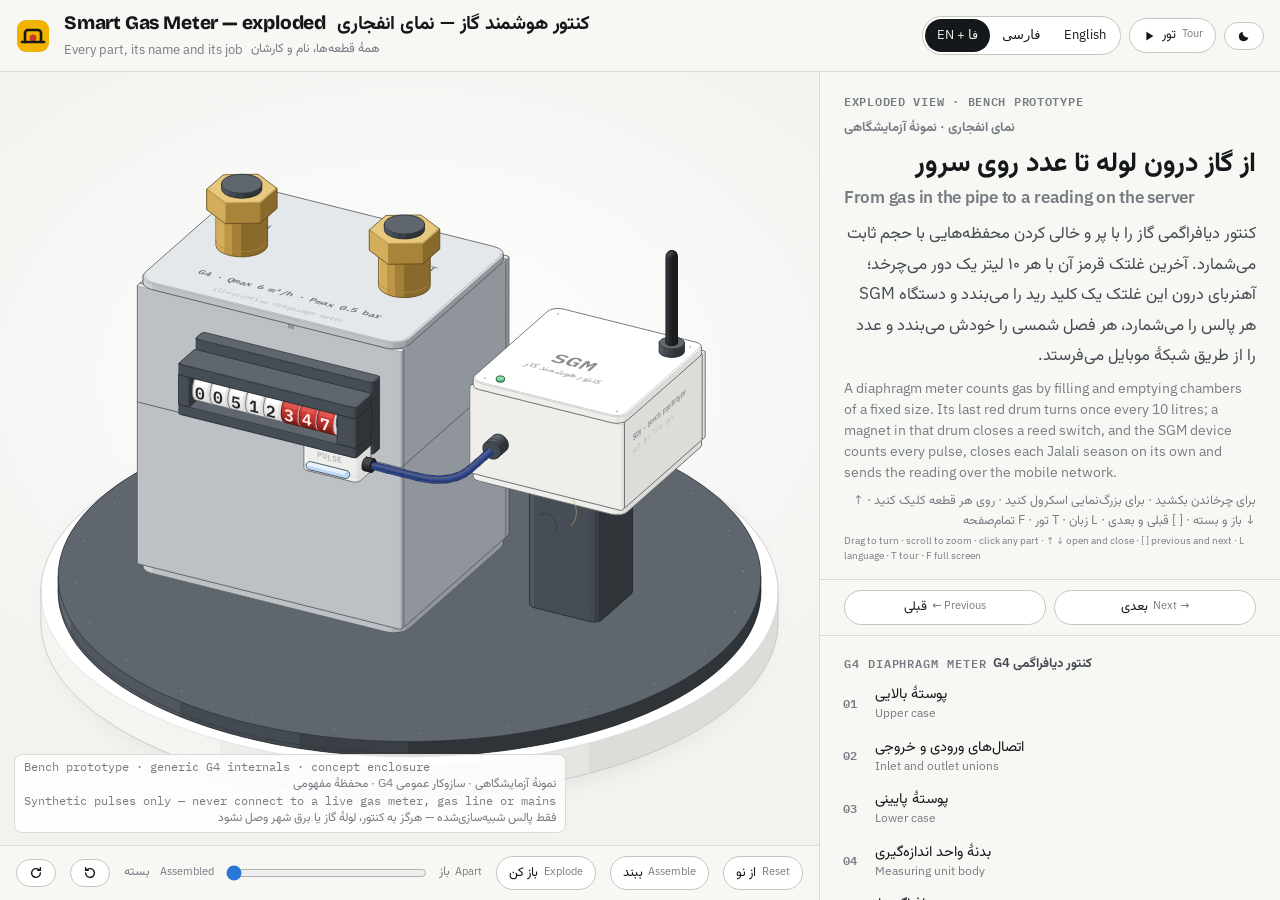
==== hardware/visualization/exploded/index.html @ 79de88cb "Add exploded 3D model, A4 sheets and Persian explainer video source - hardware/visualization/explode" ====
<!doctype html>
<html lang="fa" dir="ltr" data-lang="both">
<head>
<meta charset="utf-8">
<meta name="viewport" content="width=device-width, initial-scale=1, viewport-fit=cover">
<title>SGM Exploded View</title>
<meta name="description" content="Exploded, turnable bilingual model of the Smart Gas Meter bench prototype and a generic G4 diaphragm meter.">
<style>
.iso{
  --anatomy-page:#0b0b0b;--anatomy-card:#131313;--anatomy-text:#a3a3a3;--anatomy-strong:#e6e6e6;--anatomy-muted:#6e6e6e;
  --anatomy-paper:#131313;--anatomy-face:#1b1b1b;--anatomy-top:#1c1c1c;
  --anatomy-shade-0:#0f0f0f;--anatomy-shade-1:#121212;--anatomy-shade-2:#151515;--anatomy-shade-3:#181818;
  --anatomy-lit-top:#262626;--anatomy-lit-shade:#1d1d1d;
  --anatomy-hi:#d4d4d4;--anatomy-mid:#6a6a6a;--anatomy-lo:#3e3e3e;--anatomy-faint:#2a2a2a;--anatomy-lit:#ffffff;
  --anatomy-halo:#050505;--anatomy-halo-opacity:.9;--anatomy-dot:#e6e6e6;
  --anatomy-red:#ff6b6b;--anatomy-green:#6be0a0;--anatomy-blue:#6b9bff;
  --anatomy-weight:.6px;--anatomy-ease:cubic-bezier(.32,.72,0,1);
  --anatomy-mono:ui-monospace,"SF Mono",Menlo,Consolas,monospace;
  --anatomy-lift:inset 0 1px 0 0 #ffffff0a,inset 0 0 0 1px #ffffff06,0 0 0 1px #00000026,0 1px 1px -.5px #00000014,0 3px 3px -1.5px #00000014,0 6px 6px -3px #00000014,0 12px 12px -6px #00000014;
}
.iso[data-theme="light"]{
  --anatomy-page:#f2f2ef;--anatomy-card:#fbfbfa;--anatomy-text:#57575a;--anatomy-strong:#18181a;--anatomy-muted:#8c8c90;
  --anatomy-paper:#fbfbfa;--anatomy-face:#ffffff;--anatomy-top:#ffffff;
  --anatomy-shade-0:#dcdcd9;--anatomy-shade-1:#e5e5e2;--anatomy-shade-2:#ededea;--anatomy-shade-3:#f4f4f1;
  --anatomy-lit-top:#ffffff;--anatomy-lit-shade:#eeeeeb;
  --anatomy-hi:#26262a;--anatomy-mid:#8a8a8f;--anatomy-lo:#b4b4b8;--anatomy-faint:#d4d4d6;--anatomy-lit:#000000;
  --anatomy-halo:#8a8a80;--anatomy-halo-opacity:.32;--anatomy-dot:#3a3a3e;
  --anatomy-red:#e5484d;--anatomy-green:#30a46c;--anatomy-blue:#3e63dd;
  --anatomy-lift:inset 0 1px 0 0 #ffffff,0 0 0 1px #0000000f,0 1px 1px -.5px #0000000a,0 3px 3px -1.5px #0000000a,0 6px 6px -3px #0000000a,0 12px 12px -6px #0000000a;
}
.iso-svg{display:block;width:100%;height:auto;overflow:visible}
.iso-svg path,.iso-svg circle{vector-effect:non-scaling-stroke}
.iso-fill{fill:var(--anatomy-paper);stroke:none}
.iso-solid[data-lit]>.iso-fill{fill:var(--anatomy-face)}
.iso-shade,.iso-top{stroke:none}
.iso-shade[data-shade="0"]{fill:var(--anatomy-shade-0)}
.iso-shade[data-shade="1"]{fill:var(--anatomy-shade-1)}
.iso-shade[data-shade="2"]{fill:var(--anatomy-shade-2)}
.iso-shade[data-shade="3"]{fill:var(--anatomy-shade-3)}
.iso-top{fill:var(--anatomy-top)}
.iso-solid[data-lit]>.iso-top{fill:var(--anatomy-lit-top)}
.iso-solid[data-lit]>.iso-shade{fill:var(--anatomy-lit-shade)}
.iso-solid[data-seamless]>.iso-shade,.iso-solid[data-seamless]>.iso-top{stroke-width:.4;stroke-linejoin:round}
.iso-solid[data-seamless]>.iso-shade[data-shade="0"]{stroke:var(--anatomy-shade-0)}
.iso-solid[data-seamless]>.iso-shade[data-shade="1"]{stroke:var(--anatomy-shade-1)}
.iso-solid[data-seamless]>.iso-shade[data-shade="2"]{stroke:var(--anatomy-shade-2)}
.iso-solid[data-seamless]>.iso-shade[data-shade="3"]{stroke:var(--anatomy-shade-3)}
.iso-solid[data-seamless]>.iso-top{stroke:var(--anatomy-top)}
.iso-solid[data-seamless][data-lit]>.iso-top{stroke:var(--anatomy-lit-top)}
.iso-solid[data-seamless][data-lit]>.iso-shade{stroke:var(--anatomy-lit-shade)}
.iso-solid[data-lit]>.iso-edge{stroke:var(--anatomy-lit)}
.iso-halo{fill:var(--anatomy-halo);stroke:none;filter:blur(9px);opacity:var(--anatomy-halo-opacity);transform:translateY(3px)}
.iso-line{fill:none;stroke:var(--anatomy-lo);stroke-width:var(--anatomy-weight);stroke-linecap:round;stroke-linejoin:round}
.iso-line[data-tone="hi"]{stroke:var(--anatomy-hi)}
.iso-line[data-tone="mid"]{stroke:var(--anatomy-mid)}
.iso-line[data-tone="lo"]{stroke:var(--anatomy-lo)}
.iso-line[data-tone="faint"]{stroke:var(--anatomy-faint)}
.iso-line[data-tone="lit"]{stroke:var(--anatomy-lit)}
.iso-line[data-tone="red"]{stroke:var(--anatomy-red)}
.iso-line[data-tone="green"]{stroke:var(--anatomy-green)}
.iso-line[data-tone="blue"]{stroke:var(--anatomy-blue)}
.iso-line[data-dotted]{stroke-dasharray:.01 3.5;stroke-width:1}
.iso-line[data-dashed]{stroke-dasharray:3 3}
.iso-line[data-flow]{stroke-dasharray:2 6}
.iso-wire-end{fill:var(--anatomy-paper);stroke:var(--anatomy-lo);stroke-width:var(--anatomy-weight)}
.iso-wire[data-tone="hi"] .iso-wire-end{stroke:var(--anatomy-hi)}
.iso-wire[data-tone="mid"] .iso-wire-end{stroke:var(--anatomy-mid)}
.iso-wire[data-tone="faint"] .iso-wire-end{stroke:var(--anatomy-faint)}
.iso-wire[data-tone="lit"] .iso-wire-end{stroke:var(--anatomy-lit)}
.iso-dots circle{fill:var(--anatomy-dot);stroke:none;opacity:.32}
.iso-dots[data-tone="hi"] circle{opacity:.85}
.iso-dots[data-tone="mid"] circle{opacity:.45}
.iso-dots[data-tone="lo"] circle{opacity:.22}
.iso-dots[data-tone="faint"] circle{opacity:.12}
.iso-face-text{fill:var(--anatomy-mid);font-family:var(--anatomy-mono);letter-spacing:.04em}
.iso-face-text[data-tone="hi"]{fill:var(--anatomy-hi)}
.iso-face-text[data-tone="lo"]{fill:var(--anatomy-lo)}
.iso-face-text[data-tone="faint"]{fill:var(--anatomy-faint)}
.tb-body{fill:var(--anatomy-shade-2);stroke:none}
.tb-shine{fill:var(--anatomy-top);stroke:none}
.tb-shade{fill:var(--anatomy-shade-0);stroke:none}
.tb-ring{fill:none;stroke:var(--anatomy-lo);stroke-width:.45;stroke-linecap:butt;stroke-linejoin:round}
.tb-ring[data-tone="mid"]{stroke:var(--anatomy-mid)}
.tb-ring[data-tone="faint"]{stroke:var(--anatomy-faint)}
.tb-ring[data-tone="hi"]{stroke:var(--anatomy-hi)}
@keyframes iso-flow{to{stroke-dashoffset:-32}}
@keyframes iso-pulse{0%,100%{opacity:.18}12%{opacity:1}40%{opacity:.18}}
.iso-line[data-flow]{animation:iso-flow 1600ms linear infinite}
.iso-dots circle[data-pulse]{animation:iso-pulse 1600ms steps(1,end) infinite;animation-delay:var(--pulse-at,0ms)}
.iso-figure{margin:32px 0 36px}
.iso-plate{position:relative;padding:52px 24px;border-radius:0;background:var(--anatomy-card);box-shadow:0 0 0 1px var(--anatomy-mid);--anatomy-paper:var(--anatomy-card)}
.iso-plate-corners{position:absolute;inset:18px 20px;pointer-events:none}
.iso-plate-corner{position:absolute;color:var(--anatomy-muted);font-family:var(--anatomy-mono);font-size:10.5px;line-height:1;letter-spacing:.04em;white-space:nowrap}
.iso-plate-corner[data-corner="fig"]{top:0;left:0;color:var(--anatomy-text)}
.iso-plate-corner[data-corner="title"]{top:0;right:0;text-transform:uppercase;letter-spacing:.1em}
.iso-plate-corner[data-corner="hint"]{bottom:0;left:0;text-transform:uppercase;letter-spacing:.1em}
.iso-plate-corner[data-corner="readout"]{right:0;bottom:0;color:var(--anatomy-text);font-variant-numeric:tabular-nums}
.iso-plate .iso-svg{margin:0 auto}
.iso-legend{display:grid;gap:8px;margin-top:12px;color:var(--anatomy-muted);font-size:13px;line-height:1.55}
.iso-keys{display:flex;flex-wrap:wrap;gap:6px 18px}
.iso-key{display:inline-flex;align-items:center;gap:7px}
.iso-swatch{width:16px;height:10px;flex:none;overflow:visible}
.iso-swatch path{fill:none;stroke:var(--anatomy-hi);stroke-width:1;vector-effect:non-scaling-stroke;stroke-linejoin:round;stroke-linecap:round}
.iso-swatch[data-mark="raised"] path,.iso-swatch[data-mark="flat"] path{stroke:var(--anatomy-mid)}
.iso-swatch[data-mark="lit"] path{stroke:var(--anatomy-lit)}
.iso-swatch[data-mark="dim"] path{stroke:var(--anatomy-lo)}
.iso-swatch[data-mark="dotted"] path{stroke-dasharray:.01 3;stroke-width:1.4}
.iso-swatch[data-mark="dashed"] path{stroke-dasharray:3 2.5}
.iso-swatch[data-mark="red"] path{stroke:var(--anatomy-red)}
.iso-swatch[data-mark="green"] path{stroke:var(--anatomy-green)}
.iso-swatch[data-mark="blue"] path{stroke:var(--anatomy-blue)}
.iso-swatch-crease{stroke:var(--anatomy-lo)!important}
@media (max-width:560px){.iso-plate{padding:48px 12px 70px}.iso-plate-corner[data-corner="hint"]{bottom:18px}}
@media (prefers-reduced-motion:reduce){.iso-line[data-flow],.iso-dots circle[data-pulse]{animation:none}}
.iso-live{--tn-0:var(--anatomy-shade-0);--tn-1:var(--anatomy-shade-1);--tn-2:var(--anatomy-shade-2);--tn-3:var(--anatomy-shade-3);--tn-4:var(--anatomy-top)}
.iso-live [data-mat]{--tn-0:var(--anatomy-shade-0);--tn-1:var(--anatomy-shade-1);--tn-2:var(--anatomy-shade-2);--tn-3:var(--anatomy-shade-3);--tn-4:var(--anatomy-top)}
.iso-live [data-lit]{--tn-0:var(--anatomy-lit-shade);--tn-1:var(--anatomy-lit-shade);--tn-2:var(--anatomy-lit-shade);--tn-3:var(--anatomy-lit-shade);--tn-4:var(--anatomy-lit-top)}
.iso-tn{stroke-width:.4;stroke-linejoin:round;--ta:var(--tn-0);--tb:var(--tn-1);fill:color-mix(in srgb,var(--ta) calc(100% - var(--f,0) * 100%),var(--tb));stroke:color-mix(in srgb,var(--ta) calc(100% - var(--f,0) * 100%),var(--tb))}
.iso-tn[data-b="1"]{--ta:var(--tn-1);--tb:var(--tn-2)}
.iso-tn[data-b="2"]{--ta:var(--tn-2);--tb:var(--tn-3)}
.iso-tn[data-b="3"]{--ta:var(--tn-3);--tb:var(--tn-4)}
[data-mat="gold"]{--anatomy-paper:#3f3521;--anatomy-face:#4b3f28;--anatomy-top:#5a4c31;--anatomy-shade-0:#2b2416;--anatomy-shade-1:#352c1b;--anatomy-shade-2:#3f3521;--anatomy-shade-3:#4b3f28;--anatomy-lit-top:#6a5a3b;--anatomy-lit-shade:#4f4329;--anatomy-hi:#e6d2a3;--anatomy-mid:#8a7550;--anatomy-lo:#5e4e33;--anatomy-faint:#463a26;--anatomy-dot:#e6d2a3;--anatomy-lit:#fff3d6;--mat-body:#4a3e27;--mat-shine:#8c7853;--mat-shade:#251f13;--mat-edge:#e6d2a3}
.iso[data-theme="light"] [data-mat="gold"]{--anatomy-paper:#d3bb88;--anatomy-face:#e4d2a8;--anatomy-top:#f1e5c6;--anatomy-shade-0:#a1844f;--anatomy-shade-1:#bc9f69;--anatomy-shade-2:#d3bb88;--anatomy-shade-3:#e4d2a8;--anatomy-lit-top:#f8efd8;--anatomy-lit-shade:#dfcb9c;--anatomy-hi:#4b3920;--anatomy-mid:#86693f;--anatomy-lo:#a98c5b;--anatomy-faint:#c1a676;--anatomy-dot:#4a381f;--anatomy-lit:#2a1d0c;--mat-body:#cdb07a;--mat-shine:#f3e8cc;--mat-shade:#8e7044;--mat-edge:#4b3920}
.iso[data-theme="dark"] [data-mat="gold"]{--anatomy-paper:#3f3521;--anatomy-face:#4b3f28;--anatomy-top:#5a4c31;--anatomy-shade-0:#2b2416;--anatomy-shade-1:#352c1b;--anatomy-shade-2:#3f3521;--anatomy-shade-3:#4b3f28;--anatomy-lit-top:#6a5a3b;--anatomy-lit-shade:#4f4329;--anatomy-hi:#e6d2a3;--anatomy-mid:#8a7550;--anatomy-lo:#5e4e33;--anatomy-faint:#463a26;--anatomy-dot:#e6d2a3;--anatomy-lit:#fff3d6;--mat-body:#4a3e27;--mat-shine:#8c7853;--mat-shade:#251f13;--mat-edge:#e6d2a3}
[data-mat="chrome"]{--anatomy-paper:#2a2e32;--anatomy-face:#4a5056;--anatomy-top:#6e757c;--anatomy-shade-0:#2e3236;--anatomy-shade-1:#24272b;--anatomy-shade-2:#1a1d20;--anatomy-shade-3:#4a5056;--anatomy-lit-top:#848b92;--anatomy-lit-shade:#3a3f44;--anatomy-hi:#dfe3e7;--anatomy-mid:#7c838a;--anatomy-lo:#4d5359;--anatomy-faint:#363b40;--anatomy-dot:#e4e7ea;--anatomy-lit:#ffffff;--mat-body:#34393e;--mat-shine:#9aa1a8;--mat-shade:#16191b;--mat-edge:#dfe3e7}
.iso[data-theme="light"] [data-mat="chrome"]{--anatomy-paper:#8e959c;--anatomy-face:#c3c8cd;--anatomy-top:#f7f8f9;--anatomy-shade-0:#a2a9b0;--anatomy-shade-1:#6f767d;--anatomy-shade-2:#454b52;--anatomy-shade-3:#cacfd4;--anatomy-lit-top:#ffffff;--anatomy-lit-shade:#bcc2c8;--anatomy-hi:#202428;--anatomy-mid:#585e65;--anatomy-lo:#878d94;--anatomy-faint:#a9afb5;--anatomy-dot:#2a2e33;--anatomy-lit:#000000;--mat-body:#8b9299;--mat-shine:#fbfcfd;--mat-shade:#3c4248;--mat-edge:#202428}
.iso[data-theme="dark"] [data-mat="chrome"]{--anatomy-paper:#2a2e32;--anatomy-face:#4a5056;--anatomy-top:#6e757c;--anatomy-shade-0:#2e3236;--anatomy-shade-1:#24272b;--anatomy-shade-2:#1a1d20;--anatomy-shade-3:#4a5056;--anatomy-lit-top:#848b92;--anatomy-lit-shade:#3a3f44;--anatomy-hi:#dfe3e7;--anatomy-mid:#7c838a;--anatomy-lo:#4d5359;--anatomy-faint:#363b40;--anatomy-dot:#e4e7ea;--anatomy-lit:#ffffff;--mat-body:#34393e;--mat-shine:#9aa1a8;--mat-shade:#16191b;--mat-edge:#dfe3e7}
[data-mat="steel"]{--anatomy-paper:#2c3034;--anatomy-face:#34393d;--anatomy-top:#3e4348;--anatomy-shade-0:#1f2225;--anatomy-shade-1:#25292c;--anatomy-shade-2:#2c3034;--anatomy-shade-3:#34393d;--anatomy-lit-top:#4a5056;--anatomy-lit-shade:#33383c;--anatomy-hi:#d0d4d8;--anatomy-mid:#727980;--anatomy-lo:#4a5056;--anatomy-faint:#33383d;--anatomy-dot:#d8dce0;--anatomy-lit:#ffffff;--mat-body:#30353a;--mat-shine:#5c6369;--mat-shade:#1a1d20;--mat-edge:#d0d4d8}
.iso[data-theme="light"] [data-mat="steel"]{--anatomy-paper:#b8bdc1;--anatomy-face:#cdd1d4;--anatomy-top:#e5e8ea;--anatomy-shade-0:#8f959b;--anatomy-shade-1:#a4aaaf;--anatomy-shade-2:#b8bdc1;--anatomy-shade-3:#cdd1d4;--anatomy-lit-top:#f1f3f4;--anatomy-lit-shade:#c6cacd;--anatomy-hi:#2b2f33;--anatomy-mid:#6b7177;--anatomy-lo:#959ba1;--anatomy-faint:#aeb3b8;--anatomy-dot:#33373b;--anatomy-lit:#000000;--mat-body:#b3b8bd;--mat-shine:#eef0f2;--mat-shade:#7d8389;--mat-edge:#2b2f33}
.iso[data-theme="dark"] [data-mat="steel"]{--anatomy-paper:#2c3034;--anatomy-face:#34393d;--anatomy-top:#3e4348;--anatomy-shade-0:#1f2225;--anatomy-shade-1:#25292c;--anatomy-shade-2:#2c3034;--anatomy-shade-3:#34393d;--anatomy-lit-top:#4a5056;--anatomy-lit-shade:#33383c;--anatomy-hi:#d0d4d8;--anatomy-mid:#727980;--anatomy-lo:#4a5056;--anatomy-faint:#33383d;--anatomy-dot:#d8dce0;--anatomy-lit:#ffffff;--mat-body:#30353a;--mat-shine:#5c6369;--mat-shade:#1a1d20;--mat-edge:#d0d4d8}
[data-mat="gunmetal"]{--anatomy-paper:#1d2125;--anatomy-face:#22272b;--anatomy-top:#2a2f34;--anatomy-shade-0:#15181b;--anatomy-shade-1:#191c20;--anatomy-shade-2:#1d2125;--anatomy-shade-3:#22272b;--anatomy-lit-top:#323840;--anatomy-lit-shade:#20252a;--anatomy-hi:#a9b0b7;--anatomy-mid:#5c636a;--anatomy-lo:#3a4046;--anatomy-faint:#2a2f34;--anatomy-dot:#b8bec4;--anatomy-lit:#ffffff;--mat-body:#1f2327;--mat-shine:#3a4046;--mat-shade:#111316;--mat-edge:#a9b0b7}
.iso[data-theme="light"] [data-mat="gunmetal"]{--anatomy-paper:#444a51;--anatomy-face:#50575e;--anatomy-top:#5f666e;--anatomy-shade-0:#2f3439;--anatomy-shade-1:#393f45;--anatomy-shade-2:#444a51;--anatomy-shade-3:#50575e;--anatomy-lit-top:#6d757d;--anatomy-lit-shade:#4b5258;--anatomy-hi:#0f1113;--anatomy-mid:#1d2125;--anatomy-lo:#272b30;--anatomy-faint:#30353a;--anatomy-dot:#b0b5ba;--anatomy-lit:#000000;--mat-body:#3d4349;--mat-shine:#6e757c;--mat-shade:#24282c;--mat-edge:#0f1113}
.iso[data-theme="dark"] [data-mat="gunmetal"]{--anatomy-paper:#1d2125;--anatomy-face:#22272b;--anatomy-top:#2a2f34;--anatomy-shade-0:#15181b;--anatomy-shade-1:#191c20;--anatomy-shade-2:#1d2125;--anatomy-shade-3:#22272b;--anatomy-lit-top:#323840;--anatomy-lit-shade:#20252a;--anatomy-hi:#a9b0b7;--anatomy-mid:#5c636a;--anatomy-lo:#3a4046;--anatomy-faint:#2a2f34;--anatomy-dot:#b8bec4;--anatomy-lit:#ffffff;--mat-body:#1f2327;--mat-shine:#3a4046;--mat-shade:#111316;--mat-edge:#a9b0b7}
[data-mat="rubber"]{--anatomy-paper:#121213;--anatomy-face:#161618;--anatomy-top:#1c1c1f;--anatomy-shade-0:#0c0c0d;--anatomy-shade-1:#0f0f10;--anatomy-shade-2:#121213;--anatomy-shade-3:#161618;--anatomy-lit-top:#232327;--anatomy-lit-shade:#141416;--anatomy-hi:#8c8e92;--anatomy-mid:#4a4c50;--anatomy-lo:#2c2d30;--anatomy-faint:#1f2023;--anatomy-dot:#9a9ca0;--anatomy-lit:#ffffff;--mat-body:#131315;--mat-shine:#2b2c30;--mat-shade:#0a0a0b;--mat-edge:#8c8e92}
.iso[data-theme="light"] [data-mat="rubber"]{--anatomy-paper:#2a2b2e;--anatomy-face:#34363a;--anatomy-top:#46484d;--anatomy-shade-0:#1b1c1e;--anatomy-shade-1:#222326;--anatomy-shade-2:#2a2b2e;--anatomy-shade-3:#34363a;--anatomy-lit-top:#55575c;--anatomy-lit-shade:#2f3134;--anatomy-hi:#070708;--anatomy-mid:#111214;--anatomy-lo:#18191b;--anatomy-faint:#1f2023;--anatomy-dot:#6a6c70;--anatomy-lit:#000000;--mat-body:#27282b;--mat-shine:#5b5d62;--mat-shade:#121314;--mat-edge:#050506}
.iso[data-theme="dark"] [data-mat="rubber"]{--anatomy-paper:#121213;--anatomy-face:#161618;--anatomy-top:#1c1c1f;--anatomy-shade-0:#0c0c0d;--anatomy-shade-1:#0f0f10;--anatomy-shade-2:#121213;--anatomy-shade-3:#161618;--anatomy-lit-top:#232327;--anatomy-lit-shade:#141416;--anatomy-hi:#8c8e92;--anatomy-mid:#4a4c50;--anatomy-lo:#2c2d30;--anatomy-faint:#1f2023;--anatomy-dot:#9a9ca0;--anatomy-lit:#ffffff;--mat-body:#131315;--mat-shine:#2b2c30;--mat-shade:#0a0a0b;--mat-edge:#8c8e92}
[data-mat="brass"]{--anatomy-paper:#3d3017;--anatomy-face:#49391c;--anatomy-top:#574523;--anatomy-shade-0:#2a210f;--anatomy-shade-1:#332813;--anatomy-shade-2:#3d3017;--anatomy-shade-3:#49391c;--anatomy-lit-top:#66522b;--anatomy-lit-shade:#45371b;--anatomy-hi:#e9cf8a;--anatomy-mid:#8e7438;--anatomy-lo:#5e4c25;--anatomy-faint:#44371c;--anatomy-dot:#e9cf8a;--anatomy-lit:#fff0c8;--mat-body:#433419;--mat-shine:#8a6f36;--mat-shade:#21190b;--mat-edge:#e9cf8a}
.iso[data-theme="light"] [data-mat="brass"]{--anatomy-paper:#bd9646;--anatomy-face:#d2ad5b;--anatomy-top:#e6c87e;--anatomy-shade-0:#8a6a2c;--anatomy-shade-1:#a47f38;--anatomy-shade-2:#bd9646;--anatomy-shade-3:#d2ad5b;--anatomy-lit-top:#f0d796;--anatomy-lit-shade:#c8a252;--anatomy-hi:#3f2e0e;--anatomy-mid:#765a24;--anatomy-lo:#9a7a3c;--anatomy-faint:#b08c46;--anatomy-dot:#3a2a0c;--anatomy-lit:#1f1606;--mat-body:#b8913f;--mat-shine:#efd795;--mat-shade:#7d5f26;--mat-edge:#3f2e0e}
.iso[data-theme="dark"] [data-mat="brass"]{--anatomy-paper:#3d3017;--anatomy-face:#49391c;--anatomy-top:#574523;--anatomy-shade-0:#2a210f;--anatomy-shade-1:#332813;--anatomy-shade-2:#3d3017;--anatomy-shade-3:#49391c;--anatomy-lit-top:#66522b;--anatomy-lit-shade:#45371b;--anatomy-hi:#e9cf8a;--anatomy-mid:#8e7438;--anatomy-lo:#5e4c25;--anatomy-faint:#44371c;--anatomy-dot:#e9cf8a;--anatomy-lit:#fff0c8;--mat-body:#433419;--mat-shine:#8a6f36;--mat-shade:#21190b;--mat-edge:#e9cf8a}
[data-mat="copper"]{--anatomy-paper:#3d1f13;--anatomy-face:#492617;--anatomy-top:#582e1c;--anatomy-shade-0:#2a160d;--anatomy-shade-1:#331a10;--anatomy-shade-2:#3d1f13;--anatomy-shade-3:#492617;--anatomy-lit-top:#673722;--anatomy-lit-shade:#432215;--anatomy-hi:#eaa985;--anatomy-mid:#8f5236;--anatomy-lo:#5f3624;--anatomy-faint:#45271a;--anatomy-dot:#eaa985;--anatomy-lit:#ffe0cc;--mat-body:#42221a;--mat-shine:#8a4c31;--mat-shade:#1f0f08;--mat-edge:#eaa985}
.iso[data-theme="light"] [data-mat="copper"]{--anatomy-paper:#b3633e;--anatomy-face:#c9784f;--anatomy-top:#df9670;--anatomy-shade-0:#7c4128;--anatomy-shade-1:#9a5132;--anatomy-shade-2:#b3633e;--anatomy-shade-3:#c9784f;--anatomy-lit-top:#eaa985;--anatomy-lit-shade:#be6d46;--anatomy-hi:#3a1a0c;--anatomy-mid:#6e3820;--anatomy-lo:#925037;--anatomy-faint:#a65d3f;--anatomy-dot:#3a1a0c;--anatomy-lit:#1c0b04;--mat-body:#ad5f3b;--mat-shine:#f0b896;--mat-shade:#6e3720;--mat-edge:#3a1a0c}
.iso[data-theme="dark"] [data-mat="copper"]{--anatomy-paper:#3d1f13;--anatomy-face:#492617;--anatomy-top:#582e1c;--anatomy-shade-0:#2a160d;--anatomy-shade-1:#331a10;--anatomy-shade-2:#3d1f13;--anatomy-shade-3:#492617;--anatomy-lit-top:#673722;--anatomy-lit-shade:#432215;--anatomy-hi:#eaa985;--anatomy-mid:#8f5236;--anatomy-lo:#5f3624;--anatomy-faint:#45271a;--anatomy-dot:#eaa985;--anatomy-lit:#ffe0cc;--mat-body:#42221a;--mat-shine:#8a4c31;--mat-shade:#1f0f08;--mat-edge:#eaa985}
[data-mat] .tb-body{fill:var(--mat-body)}
[data-mat] .tb-shine{fill:var(--mat-shine)}
[data-mat] .tb-shade{fill:var(--mat-shade)}
[data-mat] .tb-edge{stroke:var(--mat-edge)}
.tb[data-hue="red"]{--tb-ink:var(--anatomy-red)}
.tb[data-hue="green"]{--tb-ink:var(--anatomy-green)}
.tb[data-hue="blue"]{--tb-ink:var(--anatomy-blue)}
.tb[data-hue] .tb-body{fill:color-mix(in srgb,var(--tb-ink) 54%,var(--anatomy-shade-2))}
.tb[data-hue] .tb-shine{fill:color-mix(in srgb,var(--tb-ink) 16%,var(--anatomy-top))}
.tb[data-hue] .tb-shade{fill:color-mix(in srgb,var(--tb-ink) 30%,var(--anatomy-hi))}
.tb[data-hue] .tb-edge{stroke:color-mix(in srgb,var(--tb-ink) 38%,var(--anatomy-hi))}
.tb[data-hue][data-mat] .tb-body{fill:color-mix(in srgb,var(--tb-ink) 62%,var(--mat-body))}
.tb[data-hue][data-mat] .tb-shine{fill:color-mix(in srgb,var(--tb-ink) 22%,var(--mat-shine))}
.tb[data-hue][data-mat] .tb-shade{fill:color-mix(in srgb,var(--tb-ink) 46%,var(--mat-shade))}
.tb[data-hue][data-mat] .tb-edge{stroke:color-mix(in srgb,var(--tb-ink) 30%,var(--mat-edge))}
.iso-turn{position:relative}
.iso-turn>.iso-layer{position:absolute;inset:0;width:100%;height:100%;pointer-events:none}
@font-face{font-family:"Vazir";src:url([data-uri]) format("woff2");font-weight:400;font-display:block}
@font-face{font-family:"Vazir";src:url([data-uri]) format("woff2");font-weight:700;font-display:block}
@font-face{font-family:"Plex Sans";src:url([data-uri]) format("woff2");font-weight:400;font-display:block}
@font-face{font-family:"Plex Sans";src:url([data-uri]) format("woff2");font-weight:600;font-display:block}
@font-face{font-family:"Plex Mono";src:url([data-uri]) format("woff2");font-weight:400;font-display:block}
@font-face{font-family:"Plex Mono";src:url([data-uri]) format("woff2");font-weight:600;font-display:block}
@font-face{font-family:"Bricolage";src:url([data-uri]) format("woff2");font-weight:800;font-display:block}
:root{--bg:#eceee8;--panel:#f7f8f4;--card:#ffffff;--ink:#15181b;--ink2:#454b52;--muted:#767c83;--line:#d9dcd4;--line2:#c3c7be;
  --accent:#2a78d6;--accent-ink:#ffffff;--gas:#f2b200;--gas-ink:#2a2100;--red:#c9352f;--stage:#f2f3ef;--glow:#ffffff;
  --sans:"Plex Sans",system-ui,-apple-system,"Segoe UI",sans-serif;--fa:"Vazir","Plex Sans",Tahoma,sans-serif;--mono:"Plex Mono",ui-monospace,Menlo,Consolas,monospace;--display:"Bricolage","Plex Sans",system-ui,sans-serif;
  color-scheme:light}
@media (prefers-color-scheme:dark){:root:not([data-theme="light"]){--bg:#0e1012;--panel:#14171a;--card:#1a1e22;--ink:#eceee9;--ink2:#c2c7cc;--muted:#8a9096;--line:#272b30;--line2:#363b41;--accent:#5b9cf0;--accent-ink:#0b1320;--stage:#121417;--glow:#1d2228;color-scheme:dark}}
:root[data-theme="dark"]{--bg:#0e1012;--panel:#14171a;--card:#1a1e22;--ink:#eceee9;--ink2:#c2c7cc;--muted:#8a9096;--line:#272b30;--line2:#363b41;--accent:#5b9cf0;--accent-ink:#0b1320;--stage:#121417;--glow:#1d2228;color-scheme:dark}
*{box-sizing:border-box}
[hidden]{display:none!important}
html,body{margin:0;height:100%}
body{background:var(--bg);color:var(--ink);font:15px/1.55 var(--sans);-webkit-font-smoothing:antialiased}
.fa,[lang="fa"]{font-family:var(--fa)}
button{font:inherit;color:inherit}
.app{display:grid;grid-template-columns:minmax(0,1fr) minmax(320px,460px);grid-template-rows:auto minmax(0,1fr);height:100vh;height:100dvh;padding-left:max(0px,env(safe-area-inset-left,0px));padding-right:max(0px,env(safe-area-inset-right,0px))}
/* language display */
[data-lang="en"] .fa{display:none!important}
[data-lang="fa"] .en{display:none!important}
.bi{display:flex;flex-direction:column}
[data-lang="both"] .stack{display:flex;flex-direction:column;gap:.15em}
[data-lang="both"] .stack>.fa{order:-1}
[data-lang="both"] .stack>.en{font-size:.78em;color:var(--muted);font-weight:500}
[data-lang="both"] .inline>.en{margin-inline-start:.5em;color:var(--muted);font-size:.86em}
[data-lang="both"] .inline>.fa{order:-1}
/* header */
.bar{grid-column:1/-1;display:flex;align-items:center;gap:14px;padding:12px max(16px,env(safe-area-inset-right,0px)) 12px max(16px,env(safe-area-inset-left,0px));border-bottom:1px solid var(--line);background:var(--panel);min-width:0}
.mark{width:34px;height:34px;flex:none}
.title{min-width:0;flex:1}
.title h1{margin:0;font:800 19px/1.15 var(--display);letter-spacing:-.01em;display:flex;flex-wrap:wrap;gap:.1em .6em;align-items:baseline}
.title h1 .fa{font:700 19px/1.3 var(--fa)}
.title p{margin:2px 0 0;color:var(--muted);font-size:12.5px;display:flex;gap:.6em;flex-wrap:wrap}
.tools{display:flex;gap:8px;align-items:center;flex-wrap:wrap}
.seg{display:inline-flex;border:1px solid var(--line2);border-radius:999px;padding:2px;background:var(--card)}
.seg button,.btn{border:0;background:none;padding:6px 12px;border-radius:999px;cursor:pointer;font-size:13px;white-space:nowrap}
.seg button[aria-pressed="true"]{background:var(--ink);color:var(--bg)}
.btn{border:1px solid var(--line2);background:var(--card);display:inline-flex;align-items:center;gap:6px}
.btn:hover,.seg button:hover{border-color:var(--ink2)}
.btn[aria-pressed="true"]{background:var(--gas);color:var(--gas-ink);border-color:var(--gas)}
.btn svg{width:14px;height:14px}
:focus-visible{outline:2px solid var(--accent);outline-offset:2px}
/* figure */
.figure{position:relative;display:grid;grid-template-rows:minmax(0,1fr) auto;min-width:0;min-height:0;border-inline-end:1px solid var(--line)}
.sgm-view{position:relative;overflow:hidden;background:radial-gradient(120% 90% at 50% 40%,var(--glow) 0%,var(--stage) 60%);touch-action:pan-y;cursor:grab;user-select:none;-webkit-user-select:none;min-height:0}
.sgm-view.iso{--anatomy-page:var(--stage)}
.sgm-stage{position:absolute;inset:0}
.sgm-stage .iso-svg{position:absolute;inset:0;width:100%;height:100%}
.sgm-overlay{position:absolute;inset:0;width:100%;height:100%;pointer-events:none}
.sgm-overlay .ring{fill:none;stroke:var(--accent);stroke-width:1.5;stroke-dasharray:5 4}
.sgm-overlay .lead{stroke:var(--accent);stroke-width:1.5;fill:none}
.sgm-overlay .dot{fill:var(--accent)}
.sgm-callout{position:absolute;left:0;top:0;display:flex;gap:10px;align-items:center;padding:9px 14px 9px 10px;background:var(--card);border:1.5px solid var(--accent);border-radius:12px;box-shadow:0 8px 24px -10px #0005;pointer-events:none;max-width:min(320px,70%)}
.sgm-callout b{font:600 13px/1 var(--mono);background:var(--accent);color:var(--accent-ink);border-radius:7px;padding:6px 7px}
.sgm-callout .cn{display:flex;flex-direction:column;font-weight:600;font-size:15px;line-height:1.3}
[data-lang="both"] .sgm-callout .cn .fa{order:-1}
[data-lang="both"] .sgm-callout .cn .en{font-size:12px;color:var(--muted);font-weight:500}
.sgm-badge{position:absolute;inset-inline-start:14px;bottom:12px;font:500 11.5px/1.3 var(--mono);color:var(--muted);background:color-mix(in srgb,var(--card) 85%,transparent);border:1px solid var(--line);padding:5px 9px;border-radius:8px;display:flex;flex-direction:column;gap:2px;pointer-events:none;max-width:calc(100% - 28px)}
.sgm-badge .fa{font-family:var(--fa);font-size:12px}
/* figure highlight */
.sgm-view[data-focus] .iso-live [data-name]{opacity:calc(1 - .78 * var(--focus,1));transition:opacity .2s}
.sgm-view[data-focus] .iso-live [data-name][data-on]{opacity:1}
.sgm-view .iso-live [data-on] .iso-edge{stroke:var(--accent)!important;stroke-width:1.6}
.sgm-view .iso-live [data-hover]:not([data-on]) .iso-edge{stroke:var(--accent)!important}
/* paints for parts the kit has no material for */
.iso-live [data-name^="index.drum.5"],.iso-live [data-name^="index.drum.6"],.iso-live [data-name^="index.drum.7"]{--anatomy-paper:#a8312c;--anatomy-face:#c9352f;--anatomy-top:#e2564f;--anatomy-shade-0:#7d1f1b;--anatomy-shade-1:#982824;--anatomy-shade-2:#b3302b;--anatomy-shade-3:#cd3d36;--anatomy-hi:#3d0b09;--anatomy-mid:#6e1a16;--anatomy-lo:#8a2420;--anatomy-faint:#b3302b}
.iso-live [data-name^="index.drum.5"] .iso-face-text,.iso-live [data-name^="index.drum.6"] .iso-face-text,.iso-live [data-name^="index.drum.7"] .iso-face-text{fill:#fff6f4!important}
.iso-live [data-name="board.pcb"],.iso-live [data-name="modem.pcb"],.iso-live [data-name="board.esp32.pcb"]{--anatomy-paper:#1d5b3a;--anatomy-face:#24704a;--anatomy-top:#2f8a5c;--anatomy-shade-0:#123b26;--anatomy-shade-1:#174a30;--anatomy-shade-2:#1d5b3a;--anatomy-shade-3:#236b45;--anatomy-hi:#0b2416;--anatomy-mid:#5fae84;--anatomy-lo:#3c8a61;--anatomy-faint:#2f7a52}
.iso-live [data-name^="device.base"],.iso-live [data-name="lid.plate"]{--anatomy-shade-0:#d5d7cf;--anatomy-shade-1:#dfe1d9;--anatomy-shade-2:#e8eae2;--anatomy-shade-3:#f0f1ea}
.iso-live [data-name="lid.lightpipe"],.iso-live [data-name="board.led"]{--anatomy-lit-top:#7fe0a3;--anatomy-lit-shade:#3fbf74;--anatomy-face:#5fd18d}
.iso-live [data-name="pulser.reed"]{--anatomy-lit-top:#e8f3ff;--anatomy-lit-shade:#b9d6f2}
.iso-live [data-name="index.magnet"]{--anatomy-lit-top:#ff8f87;--anatomy-lit-shade:#e0453d;--anatomy-face:#e0453d}
.sgm-t{font-family:var(--mono);letter-spacing:.02em}
.sgm-fa{font-family:var(--fa)!important;letter-spacing:0!important}
/* controls */
.controls{display:flex;flex-wrap:wrap;gap:10px 14px;align-items:center;padding:10px max(16px,env(safe-area-inset-left,0px));border-top:1px solid var(--line);background:var(--panel)}
.range{display:flex;align-items:center;gap:10px;flex:1 1 260px;min-width:0;font-size:12.5px;color:var(--muted)}
.range input{flex:1;min-width:0;accent-color:var(--accent)}
.range label{display:flex;gap:.4em;white-space:nowrap}
/* panel */
.panel{display:grid;grid-template-rows:auto minmax(0,1fr);min-height:0;background:var(--panel)}
.sgm-card{padding:22px 24px 16px;border-bottom:1px solid var(--line);min-height:260px}
.sgm-card .kicker{margin:0 0 10px;display:flex;align-items:center;gap:10px;flex-wrap:wrap;font:600 12px/1.3 var(--mono);color:var(--muted);text-transform:uppercase;letter-spacing:.06em}
.sgm-card .kicker .fa{text-transform:none;letter-spacing:0;font-size:13px}
.badge{background:var(--accent);color:var(--accent-ink);border-radius:6px;padding:3px 7px;letter-spacing:0}
.sgm-card h2{margin:0 0 12px;font:700 26px/1.2 var(--sans);letter-spacing:-.01em;display:flex;flex-direction:column;gap:2px;text-wrap:balance}
.sgm-card .stack{display:flex;flex-direction:column}
.sgm-card .stack.body{gap:6px;margin-bottom:10px}
.sgm-card .stack.body p{margin:0}
.sgm-card h2 .fa{font:700 27px/1.35 var(--fa)}
[data-lang="both"] .sgm-card h2 .fa{order:-1}
[data-lang="both"] .sgm-card h2 .en{font-size:17px;color:var(--muted);font-weight:600}
.sgm-card p{margin:0 0 10px;color:var(--ink2);max-width:60ch}
.sgm-card p.fa{font-size:16.5px;line-height:1.85}
[data-lang="both"] .sgm-card p.en{font-size:13.5px;color:var(--muted)}
[data-lang="both"] .sgm-card p.fa{order:-1}
.sgm-card .facts{list-style:none;padding:0;margin:4px 0 8px;display:flex;flex-wrap:wrap;gap:6px}
.sgm-card .facts li{border:1px solid var(--line2);border-radius:8px;padding:4px 9px;font-size:12.5px;display:flex;flex-direction:column;background:var(--card)}
.sgm-card .facts .en{font-family:var(--mono);font-size:11.5px}
[data-lang="both"] .sgm-card .facts .fa{order:-1}
[data-lang="both"] .sgm-card .facts .en{color:var(--muted)}
.sgm-card .note,.sgm-card .hint{font-size:12.5px;color:var(--muted);gap:2px;margin-top:6px}
.pager{display:flex;gap:8px;padding:10px 24px;border-bottom:1px solid var(--line)}
.pager .btn{flex:1;justify-content:center}
.sgm-list{overflow:auto;padding:6px 12px 20px;min-height:0;position:relative}
.sgm-sec h3{margin:14px 12px 6px;font:600 11.5px/1.3 var(--mono);text-transform:uppercase;letter-spacing:.08em;color:var(--muted);display:flex;gap:.6em;flex-wrap:wrap}
.sgm-sec h3 .fa{font:700 13px/1.3 var(--fa);text-transform:none;letter-spacing:0;color:var(--ink2)}
.sgm-sec ol{list-style:none;margin:0;padding:0;display:grid;gap:2px}
.sgm-sec button{display:flex;gap:10px;align-items:center;width:100%;text-align:start;padding:7px 10px;border:1px solid transparent;border-radius:9px;background:none;cursor:pointer}
.sgm-sec button:hover{background:var(--card);border-color:var(--line)}
.sgm-sec button[aria-current="true"]{background:var(--card);border-color:var(--accent);box-shadow:inset 3px 0 0 var(--accent)}
[dir="rtl"] .sgm-sec button[aria-current="true"]{box-shadow:inset -3px 0 0 var(--accent)}
.num{font:600 11.5px/1 var(--mono);color:var(--muted);min-width:22px}
.nm{display:flex;flex-direction:column;line-height:1.3}
[data-lang="both"] .nm .fa{order:-1;font-size:14.5px}
[data-lang="both"] .nm .en{font-size:12px;color:var(--muted)}
.truth{grid-column:1/-1;display:none}
.sr{position:absolute;width:1px;height:1px;overflow:hidden;clip:rect(0 0 0 0);white-space:nowrap}
@media (max-width:980px){
  .app{grid-template-columns:minmax(0,1fr);grid-template-rows:auto auto auto;height:auto}
  .figure{border-inline-end:0}
  .sgm-view{height:68vh;min-height:380px}
  .panel{grid-template-rows:auto auto auto}
  .sgm-list{max-height:none}
  .title h1,.title h1 .fa{font-size:16px}
  .bar{flex-wrap:wrap}
  .title{flex:1 1 220px}
  .tools{width:100%;justify-content:flex-start}
  .sgm-badge{font-size:10px;bottom:8px;inset-inline-start:8px}
  .sgm-badge>span:nth-child(n+3){display:none}
}
@media (prefers-reduced-motion:reduce){.sgm-view[data-focus] .iso-live [data-name]{transition:none}}
/* capture mode: bigger type for video */
:root[data-capture] body{font-size:17px}
:root[data-capture] .app{grid-template-columns:minmax(0,1fr) 620px}
:root[data-capture] .sgm-card{padding:30px 34px 20px}
:root[data-capture] .sgm-callout .cn{font-size:19px}
:root[data-capture] [data-lang="both"] .sgm-callout .cn .en{font-size:14px}
:root[data-capture] .sgm-callout b{font-size:15px}
:root[data-capture] .sgm-card h2 .fa{font-size:34px}
:root[data-capture] .sgm-card h2{font-size:30px}
:root[data-capture] .sgm-card p.fa{font-size:20px}
:root[data-capture] .sgm-card p.en{font-size:16px}
</style>
</head>
<body>
<div class="app">
  <header class="bar">
    <svg class="mark" viewBox="0 0 34 34" aria-hidden="true"><rect x="1" y="1" width="32" height="32" rx="9" fill="#f2b200"/><path d="M9 23V14a3 3 0 0 1 3-3h10a3 3 0 0 1 3 3v9" fill="none" stroke="#15181b" stroke-width="2.6" stroke-linecap="round"/><circle cx="17" cy="19" r="3.4" fill="#c9352f"/><path d="M6 23h22" stroke="#15181b" stroke-width="2.6" stroke-linecap="round"/></svg>
    <div class="title">
      <h1><span class="en" lang="en" dir="ltr">Smart Gas Meter — exploded</span><span class="fa" lang="fa" dir="rtl">کنتور هوشمند گاز — نمای انفجاری</span></h1>
      <p><span class="en" lang="en" dir="ltr">Every part, its name and its job</span><span class="fa" lang="fa" dir="rtl">همهٔ قطعه‌ها، نام و کارشان</span></p>
    </div>
    <div class="tools">
      <div class="seg" role="group" aria-label="Language / زبان">
        <button type="button" data-set-lang="both" aria-pressed="false">EN + فا</button>
        <button type="button" data-set-lang="fa" aria-pressed="false">فارسی</button>
        <button type="button" data-set-lang="en" aria-pressed="false">English</button>
      </div>
      <button type="button" class="btn" data-tour aria-pressed="false"><svg viewBox="0 0 16 16" aria-hidden="true"><path d="M5 3l8 5-8 5z" fill="currentColor"/></svg><span class="inline bi" style="flex-direction:row"><span class="en" lang="en" dir="ltr">Tour</span><span class="fa" lang="fa" dir="rtl">تور</span></span></button>
      <button type="button" class="btn" data-toggle-theme aria-pressed="false" aria-label="Dark theme"><svg viewBox="0 0 16 16" aria-hidden="true"><path d="M13 9.5A5.5 5.5 0 0 1 6.5 3a5.5 5.5 0 1 0 6.5 6.5z" fill="currentColor"/></svg></button>
    </div>
  </header>
  <section class="figure">
    <div class="sgm-view iso" data-theme="light" role="group" aria-label="Exploded model. Drag to turn it, scroll to zoom, click a part to see its name and job.">
      <div class="iso-stage iso-turn sgm-stage"><svg xmlns="http://www.w3.org/2000/svg" class="iso-svg" viewBox="0 0 760 860" role="img" aria-label="An exploded, turnable model of the smart gas meter bench prototype: a generic G4 diaphragm gas meter with its index, a reed pulser on the last drum, and the SGM enclosure with its main board, modem board, battery and antenna."><path class="iso-halo" d="M153.6 711.4L154.7 690.5L164.4 670.1L182.5 651L208.1 633.9L240.3 619.5L277.8 608.4L319.3 600.8L363.2 597.2L407.7 597.7L451.1 602.3L491.8 610.8L528.2 622.8L558.9 637.9L582.7 655.5L598.7 675L606.4 695.6L606.4 715.3L605.3 736.2L595.6 756.6L577.5 775.7L551.9 792.8L519.7 807.2L482.2 818.4L440.7 825.9L396.8 829.5L352.3 829L308.9 824.4L268.2 816L231.8 803.9L201.1 788.8L177.3 771.2L161.3 751.7L153.6 731.1Z"/><g class="iso-solid"><path class="iso-fill" d="M141.9 701.6L142.4 695.7L143.6 689.9L145.5 684.1L148 678.4L151.1 672.7L154.8 667.1L159.2 661.6L164.2 656.3L169.7 651L175.9 645.9L182.6 641L189.8 636.2L197.6 631.6L205.8 627.3L214.6 623.1L223.8 619.1L233.4 615.4L243.4 611.9L253.8 608.7L264.5 605.7L275.6 603L287 600.6L298.6 598.4L310.4 596.6L322.4 595L334.6 593.8L346.9 592.8L359.2 592.1L371.7 591.8L384.2 591.7L396.6 592L409 592.5L421.4 593.4L433.6 594.6L445.6 596L457.5 597.8L469.2 599.8L480.6 602.2L491.8 604.8L502.6 607.7L513.2 610.8L523.3 614.2L533.1 617.9L542.4 621.7L551.3 625.8L559.7 630.2L567.7 634.7L575.1 639.4L582 644.3L588.3 649.3L594 654.5L599.2 659.8L603.8 665.3L607.7 670.8L611.1 676.5L613.8 682.2L615.8 687.9L617.2 693.8L618 699.6L618.1 705.5L618.1 725.2L617.6 731L616.4 736.8L614.5 742.6L612 748.4L608.9 754L605.2 759.6L600.8 765.1L595.8 770.5L590.3 775.7L584.1 780.8L577.4 785.7L570.2 790.5L562.4 795.1L554.2 799.5L545.4 803.6L536.2 807.6L526.6 811.3L516.6 814.8L506.2 818L495.5 821L484.4 823.7L473 826.1L461.4 828.3L449.6 830.1L437.6 831.7L425.4 833L413.1 833.9L400.8 834.6L388.3 834.9L375.8 835L363.4 834.7L351 834.2L338.6 833.3L326.4 832.2L314.4 830.7L302.5 828.9L290.8 826.9L279.4 824.5L268.2 821.9L257.4 819L246.8 815.9L236.7 812.5L226.9 808.9L217.6 805L208.7 800.9L200.3 796.6L192.3 792L184.9 787.3L178 782.5L171.7 777.4L166 772.2L160.8 766.9L156.2 761.5L152.3 755.9L148.9 750.3L146.2 744.6L144.2 738.8L142.8 733L142 727.1L141.9 721.3Z"/><path class="iso-shade" data-shade="0" d="M526.6 811.3L516.6 814.8L516.6 795.1L526.6 791.6ZM516.6 814.8L506.2 818L506.2 798.3L516.6 795.1ZM506.2 818L495.5 821L495.5 801.3L506.2 798.3ZM618.1 725.2L617.6 731L617.6 711.3L618.1 705.5ZM617.6 731L616.4 736.8L616.4 717.1L617.6 711.3ZM616.4 736.8L614.5 742.6L614.5 722.9L616.4 717.1ZM614.5 742.6L612 748.4L612 728.7L614.5 722.9ZM612 748.4L608.9 754L608.9 734.3L612 728.7ZM608.9 754L605.2 759.6L605.2 739.9L608.9 734.3ZM605.2 759.6L600.8 765.1L600.8 745.4L605.2 739.9ZM600.8 765.1L595.8 770.5L595.8 750.8L600.8 745.4ZM595.8 770.5L590.3 775.7L590.3 756L595.8 750.8ZM590.3 775.7L584.1 780.8L584.1 761.1L590.3 756ZM584.1 780.8L577.4 785.7L577.4 766L584.1 761.1ZM577.4 785.7L570.2 790.5L570.2 770.8L577.4 766ZM570.2 790.5L562.4 795.1L562.4 775.4L570.2 770.8ZM562.4 795.1L554.2 799.5L554.2 779.8L562.4 775.4ZM554.2 799.5L545.4 803.6L545.4 783.9L554.2 779.8ZM545.4 803.6L536.2 807.6L536.2 787.9L545.4 783.9ZM536.2 807.6L526.6 811.3L526.6 791.6L536.2 787.9Z"/><path class="iso-shade" data-shade="1" d="M495.5 821L484.4 823.7L484.4 804L495.5 801.3ZM484.4 823.7L473 826.1L473 806.4L484.4 804ZM473 826.1L461.4 828.3L461.4 808.6L473 806.4ZM461.4 828.3L449.6 830.1L449.6 810.4L461.4 808.6ZM449.6 830.1L437.6 831.7L437.6 812L449.6 810.4ZM437.6 831.7L425.4 833L425.4 813.3L437.6 812ZM425.4 833L413.1 833.9L413.1 814.2L425.4 813.3ZM413.1 833.9L400.8 834.6L400.8 814.9L413.1 814.2ZM400.8 834.6L388.3 834.9L388.3 815.2L400.8 814.9ZM388.3 834.9L375.8 835L375.8 815.3L388.3 815.2Z"/><path class="iso-shade" data-shade="2" d="M375.8 835L363.4 834.7L363.4 815L375.8 815.3ZM363.4 834.7L351 834.2L351 814.5L363.4 815ZM351 834.2L338.6 833.3L338.6 813.6L351 814.5ZM338.6 833.3L326.4 832.2L326.4 812.4L338.6 813.6ZM326.4 832.2L314.4 830.7L314.4 811L326.4 812.4ZM314.4 830.7L302.5 828.9L302.5 809.2L314.4 811ZM302.5 828.9L290.8 826.9L290.8 807.2L302.5 809.2ZM290.8 826.9L279.4 824.5L279.4 804.8L290.8 807.2ZM279.4 824.5L268.2 821.9L268.2 802.2L279.4 804.8ZM268.2 821.9L257.4 819L257.4 799.3L268.2 802.2Z"/><path class="iso-shade" data-shade="3" d="M257.4 819L246.8 815.9L246.8 796.2L257.4 799.3ZM246.8 815.9L236.7 812.5L236.7 792.8L246.8 796.2ZM236.7 812.5L226.9 808.9L226.9 789.1L236.7 792.8ZM226.9 808.9L217.6 805L217.6 785.3L226.9 789.1ZM217.6 805L208.7 800.9L208.7 781.2L217.6 785.3ZM208.7 800.9L200.3 796.6L200.3 776.9L208.7 781.2ZM200.3 796.6L192.3 792L192.3 772.3L200.3 776.9ZM192.3 792L184.9 787.3L184.9 767.6L192.3 772.3ZM184.9 787.3L178 782.5L178 762.8L184.9 767.6ZM178 782.5L171.7 777.4L171.7 757.7L178 762.8ZM171.7 777.4L166 772.2L166 752.5L171.7 757.7ZM166 772.2L160.8 766.9L160.8 747.2L166 752.5ZM160.8 766.9L156.2 761.5L156.2 741.7L160.8 747.2ZM156.2 761.5L152.3 755.9L152.3 736.2L156.2 741.7ZM152.3 755.9L148.9 750.3L148.9 730.6L152.3 736.2ZM148.9 750.3L146.2 744.6L146.2 724.8L148.9 730.6ZM146.2 744.6L144.2 738.8L144.2 719.1L146.2 724.8ZM144.2 738.8L142.8 733L142.8 713.3L144.2 719.1ZM142.8 733L142 727.1L142 707.4L142.8 713.3ZM142 727.1L141.9 721.3L141.9 701.6L142 707.4Z"/><path class="iso-top" d="M526.6 791.6L516.6 795.1L506.2 798.3L495.5 801.3L484.4 804L473 806.4L461.4 808.6L449.6 810.4L437.6 812L425.4 813.3L413.1 814.2L400.8 814.9L388.3 815.2L375.8 815.3L363.4 815L351 814.5L338.6 813.6L326.4 812.4L314.4 811L302.5 809.2L290.8 807.2L279.4 804.8L268.2 802.2L257.4 799.3L246.8 796.2L236.7 792.8L226.9 789.1L217.6 785.3L208.7 781.2L200.3 776.9L192.3 772.3L184.9 767.6L178 762.8L171.7 757.7L166 752.5L160.8 747.2L156.2 741.7L152.3 736.2L148.9 730.6L146.2 724.8L144.2 719.1L142.8 713.3L142 707.4L141.9 701.6L142.4 695.7L143.6 689.9L145.5 684.1L148 678.4L151.1 672.7L154.8 667.1L159.2 661.6L164.2 656.3L169.7 651L175.9 645.9L182.6 641L189.8 636.2L197.6 631.6L205.8 627.3L214.6 623.1L223.8 619.1L233.4 615.4L243.4 611.9L253.8 608.7L264.5 605.7L275.6 603L287 600.6L298.6 598.4L310.4 596.6L322.4 595L334.6 593.8L346.9 592.8L359.2 592.1L371.7 591.8L384.2 591.7L396.6 592L409 592.5L421.4 593.4L433.6 594.6L445.6 596L457.5 597.8L469.2 599.8L480.6 602.2L491.8 604.8L502.6 607.7L513.2 610.8L523.3 614.2L533.1 617.9L542.4 621.7L551.3 625.8L559.7 630.2L567.7 634.7L575.1 639.4L582 644.3L588.3 649.3L594 654.5L599.2 659.8L603.8 665.3L607.7 670.8L611.1 676.5L613.8 682.2L615.8 687.9L617.2 693.8L618 699.6L618.1 705.5L617.6 711.3L616.4 717.1L614.5 722.9L612 728.7L608.9 734.3L605.2 739.9L600.8 745.4L595.8 750.8L590.3 756L584.1 761.1L577.4 766L570.2 770.8L562.4 775.4L554.2 779.8L545.4 783.9L536.2 787.9Z"/><path class="iso-line iso-crease" data-tone="faint" d="M618.1 705.5L617.6 711.3L616.4 717.1L614.5 722.9L612 728.7L608.9 734.3L605.2 739.9L600.8 745.4L595.8 750.8L590.3 756L584.1 761.1L577.4 766L570.2 770.8L562.4 775.4L554.2 779.8L545.4 783.9L536.2 787.9L526.6 791.6L516.6 795.1L506.2 798.3L495.5 801.3L484.4 804L473 806.4L461.4 808.6L449.6 810.4L437.6 812L425.4 813.3L413.1 814.2L400.8 814.9L388.3 815.2L375.8 815.3L363.4 815L351 814.5L338.6 813.6L326.4 812.4L314.4 811L302.5 809.2L290.8 807.2L279.4 804.8L268.2 802.2L257.4 799.3L246.8 796.2L236.7 792.8L226.9 789.1L217.6 785.3L208.7 781.2L200.3 776.9L192.3 772.3L184.9 767.6L178 762.8L171.7 757.7L166 752.5L160.8 747.2L156.2 741.7L152.3 736.2L148.9 730.6L146.2 724.8L144.2 719.1L142.8 713.3L142 707.4L141.9 701.6"/><path class="iso-line iso-edge" data-tone="lo" d="M141.9 701.6L142.4 695.7L143.6 689.9L145.5 684.1L148 678.4L151.1 672.7L154.8 667.1L159.2 661.6L164.2 656.3L169.7 651L175.9 645.9L182.6 641L189.8 636.2L197.6 631.6L205.8 627.3L214.6 623.1L223.8 619.1L233.4 615.4L243.4 611.9L253.8 608.7L264.5 605.7L275.6 603L287 600.6L298.6 598.4L310.4 596.6L322.4 595L334.6 593.8L346.9 592.8L359.2 592.1L371.7 591.8L384.2 591.7L396.6 592L409 592.5L421.4 593.4L433.6 594.6L445.6 596L457.5 597.8L469.2 599.8L480.6 602.2L491.8 604.8L502.6 607.7L513.2 610.8L523.3 614.2L533.1 617.9L542.4 621.7L551.3 625.8L559.7 630.2L567.7 634.7L575.1 639.4L582 644.3L588.3 649.3L594 654.5L599.2 659.8L603.8 665.3L607.7 670.8L611.1 676.5L613.8 682.2L615.8 687.9L617.2 693.8L618 699.6L618.1 705.5M618.1 725.2L617.6 731L616.4 736.8L614.5 742.6L612 748.4L608.9 754L605.2 759.6L600.8 765.1L595.8 770.5L590.3 775.7L584.1 780.8L577.4 785.7L570.2 790.5L562.4 795.1L554.2 799.5L545.4 803.6L536.2 807.6L526.6 811.3L516.6 814.8L506.2 818L495.5 821L484.4 823.7L473 826.1L461.4 828.3L449.6 830.1L437.6 831.7L425.4 833L413.1 833.9L400.8 834.6L388.3 834.9L375.8 835L363.4 834.7L351 834.2L338.6 833.3L326.4 832.2L314.4 830.7L302.5 828.9L290.8 826.9L279.4 824.5L268.2 821.9L257.4 819L246.8 815.9L236.7 812.5L226.9 808.9L217.6 805L208.7 800.9L200.3 796.6L192.3 792L184.9 787.3L178 782.5L171.7 777.4L166 772.2L160.8 766.9L156.2 761.5L152.3 755.9L148.9 750.3L146.2 744.6L144.2 738.8L142.8 733L142 727.1L141.9 721.3M141.9 701.6L141.9 721.3M618.1 705.5L618.1 725.2"/></g></svg><svg xmlns="http://www.w3.org/2000/svg" class="iso-svg iso-live iso-layer" data-live="model" viewBox="0 0 760 860" aria-hidden="true"><g class="iso-parts" data-layer="model"><g class="iso-part" data-p="0" data-name="stand.platter" data-mat="gunmetal"><g class="iso-solid"><path class="iso-fill" d="M153 693.2L153.1 691.1L153.2 689L153.5 686.9L153.8 684.8L154.2 682.7L154.7 680.7L155.3 678.6L156 676.5L156.7 674.5L157.6 672.4L158.5 670.4L159.5 668.3L160.6 666.3L161.8 664.3L163.1 662.3L164.4 660.3L165.9 658.3L167.4 656.3L169 654.4L170.7 652.4L172.4 650.5L174.3 648.6L176.2 646.7L178.2 644.9L180.3 643L182.5 641.2L184.7 639.4L187 637.6L189.4 635.8L191.8 634.1L194.4 632.3L197 630.6L199.6 629L202.4 627.3L205.2 625.7L208.1 624.1L211 622.5L214 621L217.1 619.5L220.2 618L223.4 616.5L226.7 615.1L230 613.7L233.3 612.3L236.8 611L240.3 609.7L243.8 608.4L247.4 607.2L251 606L254.7 604.8L258.5 603.7L262.3 602.6L266.1 601.5L270 600.5L273.9 599.5L277.8 598.5L281.8 597.6L285.9 596.7L289.9 595.8L294.1 595L298.2 594.3L302.4 593.5L306.6 592.8L310.8 592.2L315.1 591.5L319.3 591L323.6 590.4L328 589.9L332.3 589.5L336.7 589L341.1 588.7L345.5 588.3L349.9 588L354.3 587.8L358.7 587.6L363.2 587.4L367.6 587.3L372.1 587.2L376.5 587.1L381 587.1L385.4 587.1L389.9 587.2L394.4 587.3L398.8 587.5L403.2 587.7L407.7 587.9L412.1 588.2L416.5 588.5L420.9 588.8L425.3 589.2L429.6 589.7L433.9 590.1L438.3 590.7L442.6 591.2L446.8 591.8L451.1 592.5L455.3 593.1L459.5 593.8L463.6 594.6L467.8 595.4L471.9 596.2L475.9 597.1L479.9 598L483.9 598.9L487.9 599.9L491.8 600.9L495.6 602L499.4 603L503.2 604.2L506.9 605.3L510.6 606.5L514.2 607.7L517.8 609L521.3 610.3L524.8 611.6L528.2 612.9L531.5 614.3L534.8 615.7L538 617.2L541.2 618.6L544.3 620.1L547.3 621.7L550.3 623.2L553.2 624.8L556.1 626.4L558.9 628L561.6 629.7L564.2 631.4L566.8 633.1L569.3 634.8L571.7 636.6L574 638.4L576.3 640.2L578.5 642L580.6 643.8L582.7 645.7L584.7 647.6L586.5 649.5L588.3 651.4L590.1 653.3L591.7 655.2L593.3 657.2L594.8 659.2L596.2 661.2L597.5 663.2L598.7 665.2L599.9 667.2L600.9 669.2L601.9 671.3L602.8 673.3L603.6 675.4L604.3 677.4L605 679.5L605.5 681.6L606 683.7L606.4 685.8L606.6 687.8L606.8 689.9L606.9 692L607 694.1L607 704L606.9 706.1L606.8 708.2L606.5 710.2L606.2 712.3L605.8 714.4L605.3 716.5L604.7 718.6L604 720.6L603.3 722.7L602.4 724.8L601.5 726.8L600.5 728.8L599.4 730.9L598.2 732.9L596.9 734.9L595.6 736.9L594.1 738.9L592.6 740.8L591 742.8L589.3 744.7L587.6 746.6L585.7 748.5L583.8 750.4L581.8 752.3L579.7 754.1L577.5 756L575.3 757.8L573 759.6L570.6 761.3L568.2 763.1L565.6 764.8L563 766.5L560.4 768.2L557.6 769.8L554.8 771.5L551.9 773.1L549 774.6L546 776.2L542.9 777.7L539.8 779.2L536.6 780.6L533.3 782.1L530 783.5L526.7 784.8L523.2 786.2L519.7 787.5L516.2 788.7L512.6 790L509 791.2L505.3 792.4L501.5 793.5L497.7 794.6L493.9 795.7L490 796.7L486.1 797.7L482.2 798.7L478.2 799.6L474.1 800.5L470.1 801.3L465.9 802.1L461.8 802.9L457.6 803.6L453.4 804.3L449.2 805L444.9 805.6L440.7 806.2L436.4 806.7L432 807.2L427.7 807.7L423.3 808.1L418.9 808.5L414.5 808.8L410.1 809.1L405.7 809.4L401.3 809.6L396.8 809.8L392.4 809.9L387.9 810L383.5 810.1L379 810.1L374.6 810L370.1 810L365.6 809.9L361.2 809.7L356.8 809.5L352.3 809.3L347.9 809L343.5 808.7L339.1 808.3L334.7 807.9L330.4 807.5L326.1 807L321.7 806.5L317.4 805.9L313.2 805.3L308.9 804.7L304.7 804L300.5 803.3L296.4 802.6L292.2 801.8L288.1 800.9L284.1 800.1L280.1 799.2L276.1 798.2L272.1 797.3L268.2 796.2L264.4 795.2L260.6 794.1L256.8 793L253.1 791.8L249.4 790.7L245.8 789.4L242.2 788.2L238.7 786.9L235.2 785.6L231.8 784.2L228.5 782.8L225.2 781.4L222 780L218.8 778.5L215.7 777L212.7 775.5L209.7 773.9L206.8 772.4L203.9 770.7L201.1 769.1L198.4 767.4L195.8 765.8L193.2 764.1L190.7 762.3L188.3 760.6L186 758.8L183.7 757L181.5 755.2L179.4 753.3L177.3 751.5L175.3 749.6L173.5 747.7L171.7 745.8L169.9 743.9L168.3 741.9L166.7 740L165.2 738L163.8 736L162.5 734L161.3 732L160.1 730L159.1 727.9L158.1 725.9L157.2 723.8L156.4 721.8L155.7 719.7L155 717.6L154.5 715.6L154 713.5L153.6 711.4L153.4 709.3L153.2 707.2L153.1 705.1L153 703Z"/><path class="iso-shade" data-shade="0" d="M607 704L606.8 708.2L606.2 712.3L605.3 716.5L604 720.6L602.4 724.8L600.5 728.8L598.2 732.9L595.6 736.9L592.6 740.8L589.3 744.7L585.7 748.5L581.8 752.3L577.5 756L573 759.6L568.2 763.1L563 766.5L557.6 769.8L551.9 773.1L546 776.2L539.8 779.2L533.3 782.1L526.7 784.8L519.7 787.5L512.6 790L505.3 792.4L497.7 794.6L490 796.7L482.2 798.7L474.1 800.5L465.9 802.1L457.6 803.6L449.2 805L440.7 806.2L432 807.2L423.3 808.1L414.5 808.8L405.7 809.4L396.8 809.8L387.9 810L379 810.1L379 800.2L387.9 800.1L396.8 799.9L405.7 799.5L414.5 799L423.3 798.3L432 797.4L440.7 796.3L449.2 795.1L457.6 793.8L465.9 792.3L474.1 790.6L482.2 788.8L490 786.8L497.7 784.7L505.3 782.5L512.6 780.1L519.7 777.6L526.7 775L533.3 772.2L539.8 769.3L546 766.3L551.9 763.2L557.6 760L563 756.7L568.2 753.2L573 749.7L577.5 746.1L581.8 742.4L585.7 738.7L589.3 734.9L592.6 731L595.6 727L598.2 723L600.5 719L602.4 714.9L604 710.8L605.3 706.6L606.2 702.5L606.8 698.3L607 694.1Z"/><path class="iso-shade" data-shade="1" d="M379 810.1L370.1 810L361.2 809.7L352.3 809.3L343.5 808.7L334.7 807.9L326.1 807L317.4 805.9L308.9 804.7L308.9 794.8L317.4 796.1L326.1 797.2L334.7 798.1L343.5 798.8L352.3 799.4L361.2 799.8L370.1 800.1L379 800.2Z"/><path class="iso-shade" data-shade="2" d="M308.9 804.7L300.5 803.3L292.2 801.8L284.1 800.1L276.1 798.2L268.2 796.2L260.6 794.1L253.1 791.8L245.8 789.4L238.7 786.9L231.8 784.2L231.8 774.4L238.7 777L245.8 779.6L253.1 782L260.6 784.3L268.2 786.4L276.1 788.4L284.1 790.2L292.2 791.9L300.5 793.5L308.9 794.8Z"/><path class="iso-shade" data-shade="3" d="M231.8 784.2L225.2 781.4L218.8 778.5L212.7 775.5L206.8 772.4L201.1 769.1L195.8 765.8L190.7 762.3L186 758.8L181.5 755.2L177.3 751.5L173.5 747.7L169.9 743.9L166.7 740L163.8 736L161.3 732L161.3 722.1L163.8 726.1L166.7 730.1L169.9 734L173.5 737.8L177.3 741.6L181.5 745.3L186 748.9L190.7 752.5L195.8 755.9L201.1 759.3L206.8 762.5L212.7 765.6L218.8 768.7L225.2 771.6L231.8 774.4Z"/><path class="iso-top" d="M161.3 732L159.1 727.9L157.2 723.8L155.7 719.7L154.5 715.6L153.6 711.4L153.2 707.2L153 703L153 693.2L153.2 697.4L153.6 701.5L154.5 705.7L155.7 709.9L157.2 714L159.1 718.1L161.3 722.1ZM519.7 777.6L512.6 780.1L505.3 782.5L497.7 784.7L490 786.8L482.2 788.8L474.1 790.6L465.9 792.3L457.6 793.8L449.2 795.1L440.7 796.3L432 797.4L423.3 798.3L414.5 799L405.7 799.5L396.8 799.9L387.9 800.1L379 800.2L370.1 800.1L361.2 799.8L352.3 799.4L343.5 798.8L334.7 798.1L326.1 797.2L317.4 796.1L308.9 794.8L300.5 793.5L292.2 791.9L284.1 790.2L276.1 788.4L268.2 786.4L260.6 784.3L253.1 782L245.8 779.6L238.7 777L231.8 774.4L225.2 771.6L218.8 768.7L212.7 765.6L206.8 762.5L201.1 759.3L195.8 755.9L190.7 752.5L186 748.9L181.5 745.3L177.3 741.6L173.5 737.8L169.9 734L166.7 730.1L163.8 726.1L161.3 722.1L159.1 718.1L157.2 714L155.7 709.9L154.5 705.7L153.6 701.5L153.2 697.4L153 693.2L153.2 689L153.8 684.8L154.7 680.7L156 676.5L157.6 672.4L159.5 668.3L161.8 664.3L164.4 660.3L167.4 656.3L170.7 652.4L174.3 648.6L178.2 644.9L182.5 641.2L187 637.6L191.8 634.1L197 630.6L202.4 627.3L208.1 624.1L214 621L220.2 618L226.7 615.1L233.3 612.3L240.3 609.7L247.4 607.2L254.7 604.8L262.3 602.6L270 600.5L277.8 598.5L285.9 596.7L294.1 595L302.4 593.5L310.8 592.2L319.3 591L328 589.9L336.7 589L345.5 588.3L354.3 587.8L363.2 587.4L372.1 587.2L381 587.1L389.9 587.2L398.8 587.5L407.7 587.9L416.5 588.5L425.3 589.2L433.9 590.1L442.6 591.2L451.1 592.5L459.5 593.8L467.8 595.4L475.9 597.1L483.9 598.9L491.8 600.9L499.4 603L506.9 605.3L514.2 607.7L521.3 610.3L528.2 612.9L534.8 615.7L541.2 618.6L547.3 621.7L553.2 624.8L558.9 628L564.2 631.4L569.3 634.8L574 638.4L578.5 642L582.7 645.7L586.5 649.5L590.1 653.3L593.3 657.2L596.2 661.2L598.7 665.2L600.9 669.2L602.8 673.3L604.3 677.4L605.5 681.6L606.4 685.8L606.8 689.9L607 694.1L606.8 698.3L606.2 702.5L605.3 706.6L604 710.8L602.4 714.9L600.5 719L598.2 723L595.6 727L592.6 731L589.3 734.9L585.7 738.7L581.8 742.4L577.5 746.1L573 749.7L568.2 753.2L563 756.7L557.6 760L551.9 763.2L546 766.3L539.8 769.3L533.3 772.2L526.7 775L519.7 777.6L380 693.7L380 693.7L380 693.7L380 693.7L380 693.7L380 693.7L380 693.7L380 693.7L380 693.7L380 693.7L380 693.7L380 693.7L380 693.7L380 693.7L380 693.7L380 693.7L380 693.7L380 693.7L380 693.7L380 693.7L380 693.7L380 693.7L380 693.7L380 693.7L380 693.7L380 693.7L380 693.7L380 693.7L380 693.7L380 693.7L380 693.7L380 693.7L380 693.7L380 693.7L380 693.7L380 693.7L380 693.7L380 693.7L380 693.7L380 693.7L380 693.7L380 693.7L380 693.7L380 693.7L380 693.7L380 693.7L380 693.7L380 693.7L380 693.7L380 693.7L380 693.7L380 693.7L380 693.7L380 693.7L380 693.7L380 693.7L380 693.7L380 693.7L380 693.7L380 693.7L380 693.7L380 693.7L380 693.7L380 693.7L380 693.7L380 693.7L380 693.7L380 693.7L380 693.7L380 693.7L380 693.7L380 693.7L380 693.7L380 693.7L380 693.7L380 693.7L380 693.7L380 693.7L380 693.7L380 693.7L380 693.7L380 693.7L380 693.7L380 693.7L380 693.7L380 693.7L380 693.7L380 693.7L380 693.7L380 693.7L380 693.7L380 693.7L380 693.7L380 693.7L380 693.7L380 693.7L380 693.7L380 693.7L380 693.7L380 693.7L380 693.7L380 693.7L380 693.7L380 693.7L380 693.7L380 693.7L380 693.7L380 693.7L380 693.7L380 693.7L380 693.7L380 693.7L380 693.7L380 693.7L380 693.7L380 693.7L380 693.7L380 693.7L380 693.7L380 693.7L380 693.7L380 693.7L380 693.7L380 693.7L380 693.7L380 693.7L380 693.7L380 693.7L380 693.7L380 693.7L380 693.7L380 693.7L380 693.7L380 693.7L380 693.7L380 693.7L380 693.7L380 693.7L380 693.7L380 693.7L380 693.7L380 693.7L380 693.7L380 693.7L380 693.7L380 693.7L380 693.7L380 693.7L380 693.7L380 693.7L380 693.7L380 693.7L380 693.7L380 693.7L380 693.7L380 693.7L380 693.7L380 693.7L380 693.7L380 693.7L380 693.7Z"/><path class="iso-line iso-crease" data-tone="lo" d="M607 693.7L607 694.4L607 695.1L606.9 695.8L606.9 696.5L606.9 697.2L606.8 697.9L606.7 698.6L606.7 699.3L606.6 700L606.5 700.7L606.4 701.4L606.3 702.1L606.1 702.8L606 703.5L605.9 704.2L605.7 704.9L605.5 705.6L605.4 706.3L605.2 707L605 707.7L604.8 708.4L604.6 709.1L604.4 709.8L604.1 710.5L603.9 711.2L603.6 711.8L603.4 712.5L603.1 713.2L602.8 713.9L602.5 714.6L602.2 715.3L601.9 716L601.6 716.7L601.3 717.4L600.9 718L600.6 718.7L600.2 719.4L599.9 720.1L599.5 720.8L599.1 721.5L598.7 722.1L598.3 722.8L597.9 723.5L597.5 724.2L597 724.8L596.6 725.5L596.1 726.2L595.7 726.8L595.2 727.5L594.7 728.2L594.2 728.8L593.7 729.5L593.2 730.2L592.7 730.8L592.2 731.5L591.6 732.1L591.1 732.8L590.5 733.5L590 734.1L589.4 734.8L588.8 735.4L588.2 736L587.6 736.7L587 737.3L586.4 738L585.8 738.6L585.1 739.2L584.5 739.9L583.8 740.5L583.2 741.1L582.5 741.8L581.8 742.4L581.1 743L580.4 743.6L579.7 744.3L579 744.9L578.3 745.5L577.6 746.1L576.8 746.7L576.1 747.3L575.3 747.9L574.5 748.5L573.8 749.1L573 749.7L572.2 750.3L571.4 750.9L570.6 751.5L569.8 752.1L568.9 752.7L568.1 753.3L567.3 753.9L566.4 754.4L565.5 755L564.7 755.6L563.8 756.2L562.9 756.7L562 757.3L561.1 757.9L560.2 758.4L559.3 759L558.4 759.5L557.5 760.1L556.5 760.6L555.6 761.2L554.6 761.7L553.7 762.3L552.7 762.8L551.7 763.3L550.7 763.9L549.7 764.4L548.7 764.9L547.7 765.4L546.7 766L545.7 766.5L544.7 767L543.6 767.5L542.6 768L541.6 768.5L540.5 769L539.4 769.5L538.4 770L537.3 770.5L536.2 771L535.1 771.4L534 771.9L532.9 772.4L531.8 772.9L530.7 773.3L529.6 773.8L528.4 774.3L527.3 774.7L526.2 775.2L525 775.6L523.8 776.1L522.7 776.5L521.5 777L520.3 777.4L519.2 777.8L518 778.3L516.8 778.7L515.6 779.1L514.4 779.5L513.2 779.9L512 780.4L510.7 780.8L509.5 781.2L508.3 781.6L507 782L505.8 782.3L504.5 782.7L503.3 783.1L502 783.5L500.8 783.9L499.5 784.2L498.2 784.6L496.9 785L495.6 785.3L494.4 785.7L493.1 786L491.8 786.4L490.4 786.7L489.1 787.1L487.8 787.4L486.5 787.8L485.2 788.1L483.8 788.4L482.5 788.7L481.2 789L479.8 789.3L478.5 789.7L477.1 790L475.8 790.3L474.4 790.6L473 790.8L471.7 791.1L470.3 791.4L468.9 791.7L467.6 792L466.2 792.2L464.8 792.5L463.4 792.8L462 793L460.6 793.3L459.2 793.5L457.8 793.8L456.4 794L455 794.2L453.5 794.5L452.1 794.7L450.7 794.9L449.3 795.1L447.9 795.3L446.4 795.5L445 795.7L443.6 795.9L442.1 796.1L440.7 796.3L439.2 796.5L437.8 796.7L436.3 796.9L434.9 797L433.4 797.2L432 797.4L430.5 797.5L429 797.7L427.6 797.8L426.1 798L424.6 798.1L423.2 798.3L421.7 798.4L420.2 798.5L418.8 798.6L417.3 798.8L415.8 798.9L414.3 799L412.8 799.1L411.4 799.2L409.9 799.3L408.4 799.4L406.9 799.5L405.4 799.5L403.9 799.6L402.4 799.7L400.9 799.8L399.5 799.8L398 799.9L396.5 799.9L395 800L393.5 800L392 800.1L390.5 800.1L389 800.1L387.5 800.2L386 800.2L384.5 800.2L383 800.2L381.5 800.2L380 800.2L378.5 800.2L377 800.2L375.5 800.2L374 800.2L372.5 800.2L371 800.1L369.5 800.1L368 800.1L366.5 800L365 800L363.5 799.9L362 799.9L360.5 799.8L359.1 799.8L357.6 799.7L356.1 799.6L354.6 799.5L353.1 799.5L351.6 799.4L350.1 799.3L348.6 799.2L347.2 799.1L345.7 799L344.2 798.9L342.7 798.8L341.2 798.6L339.8 798.5L338.3 798.4L336.8 798.3L335.4 798.1L333.9 798L332.4 797.8L331 797.7L329.5 797.5L328 797.4L326.6 797.2L325.1 797L323.7 796.9L322.2 796.7L320.8 796.5L319.3 796.3L317.9 796.1L316.4 795.9L315 795.7L313.6 795.5L312.1 795.3L310.7 795.1L309.3 794.9L307.9 794.7L306.5 794.5L305 794.2L303.6 794L302.2 793.8L300.8 793.5L299.4 793.3L298 793L296.6 792.8L295.2 792.5L293.8 792.2L292.4 792L291.1 791.7L289.7 791.4L288.3 791.1L287 790.8L285.6 790.6L284.2 790.3L282.9 790L281.5 789.7L280.2 789.3L278.8 789L277.5 788.7L276.2 788.4L274.8 788.1L273.5 787.8L272.2 787.4L270.9 787.1L269.6 786.7L268.2 786.4L266.9 786L265.6 785.7L264.4 785.3L263.1 785L261.8 784.6L260.5 784.2L259.2 783.9L258 783.5L256.7 783.1L255.5 782.7L254.2 782.3L253 782L251.7 781.6L250.5 781.2L249.3 780.8L248 780.4L246.8 779.9L245.6 779.5L244.4 779.1L243.2 778.7L242 778.3L240.8 777.8L239.7 777.4L238.5 777L237.3 776.5L236.2 776.1L235 775.6L233.8 775.2L232.7 774.7L231.6 774.3L230.4 773.8L229.3 773.3L228.2 772.9L227.1 772.4L226 771.9L224.9 771.4L223.8 771L222.7 770.5L221.6 770L220.6 769.5L219.5 769L218.4 768.5L217.4 768L216.4 767.5L215.3 767L214.3 766.5L213.3 766L212.3 765.4L211.3 764.9L210.3 764.4L209.3 763.9L208.3 763.3L207.3 762.8L206.3 762.3L205.4 761.7L204.4 761.2L203.5 760.6L202.5 760.1L201.6 759.5L200.7 759L199.8 758.4L198.9 757.9L198 757.3L197.1 756.7L196.2 756.2L195.3 755.6L194.5 755L193.6 754.4L192.7 753.9L191.9 753.3L191.1 752.7L190.2 752.1L189.4 751.5L188.6 750.9L187.8 750.3L187 749.7L186.2 749.1L185.5 748.5L184.7 747.9L183.9 747.3L183.2 746.7L182.4 746.1L181.7 745.5L181 744.9L180.3 744.3L179.6 743.6L178.9 743L178.2 742.4L177.5 741.8L176.8 741.1L176.2 740.5L175.5 739.9L174.9 739.2L174.2 738.6L173.6 738L173 737.3L172.4 736.7L171.8 736L171.2 735.4L170.6 734.8L170 734.1L169.5 733.5L168.9 732.8L168.4 732.1L167.8 731.5L167.3 730.8L166.8 730.2L166.3 729.5L165.8 728.8L165.3 728.2L164.8 727.5L164.3 726.8L163.9 726.2L163.4 725.5L163 724.8L162.5 724.2L162.1 723.5L161.7 722.8L161.3 722.1L160.9 721.5L160.5 720.8L160.1 720.1L159.8 719.4L159.4 718.7L159.1 718L158.7 717.4L158.4 716.7L158.1 716L157.8 715.3L157.5 714.6L157.2 713.9L156.9 713.2L156.6 712.5L156.4 711.8L156.1 711.2L155.9 710.5L155.6 709.8L155.4 709.1L155.2 708.4L155 707.7L154.8 707L154.6 706.3L154.5 705.6L154.3 704.9L154.1 704.2L154 703.5L153.9 702.8L153.7 702.1L153.6 701.4L153.5 700.7L153.4 700L153.3 699.3L153.3 698.6L153.2 697.9L153.1 697.2L153.1 696.5L153.1 695.8L153 695.1L153 694.4L153 693.7"/><path class="iso-line" data-tone="faint" d="M607 701.5L607 702.2L606.9 702.9L606.9 703.6L606.9 704.3L606.8 705L606.8 705.7L606.7 706.4L606.6 707.1L606.5 707.8L606.4 708.5L606.3 709.2L606.2 709.9L606.1 710.6L605.9 711.3L605.8 712L605.6 712.7L605.5 713.4L605.3 714.1L605.1 714.8L604.9 715.5L604.7 716.2L604.5 716.9L604.3 717.6L604 718.3L603.8 719L603.5 719.7L603.3 720.4L603 721.1L602.7 721.8L602.4 722.5L602.1 723.2L601.8 723.8L601.5 724.5L601.1 725.2L600.8 725.9L600.4 726.6L600.1 727.3L599.7 728L599.3 728.6L598.9 729.3L598.5 730L598.1 730.7L597.7 731.3L597.3 732L596.8 732.7L596.4 733.4L595.9 734L595.5 734.7L595 735.4L594.5 736L594 736.7L593.5 737.4L593 738L592.5 738.7L591.9 739.3L591.4 740L590.9 740.6L590.3 741.3L589.7 741.9L589.2 742.6L588.6 743.2L588 743.9L587.4 744.5L586.8 745.2L586.1 745.8L585.5 746.5L584.9 747.1L584.2 747.7L583.5 748.4L582.9 749L582.2 749.6L581.5 750.2L580.8 750.9L580.1 751.5L579.4 752.1L578.7 752.7L578 753.3L577.2 753.9L576.5 754.6L575.7 755.2L575 755.8L574.2 756.4L573.4 757L572.6 757.6L571.8 758.2L571 758.8L570.2 759.4L569.4 759.9L568.6 760.5L567.7 761.1L566.9 761.7L566 762.3L565.2 762.8L564.3 763.4L563.4 764L562.5 764.6L561.6 765.1L560.7 765.7L559.8 766.2L558.9 766.8L558 767.3L557 767.9L556.1 768.4L555.1 769L554.2 769.5L553.2 770.1L552.2 770.6L551.3 771.1L550.3 771.7L549.3 772.2L548.3 772.7L547.3 773.2L546.3 773.8L545.2 774.3L544.2 774.8L543.2 775.3L542.1 775.8L541.1 776.3L540 776.8L538.9 777.3L537.9 777.8L536.8 778.3L535.7 778.7L534.6 779.2L533.5 779.7L532.4 780.2L531.3 780.6L530.2 781.1L529 781.6L527.9 782L526.8 782.5L525.6 782.9L524.5 783.4L523.3 783.8L522.1 784.3L521 784.7L519.8 785.2L518.6 785.6L517.4 786L516.2 786.4L515 786.9L513.8 787.3L512.6 787.7L511.4 788.1L510.2 788.5L508.9 788.9L507.7 789.3L506.4 789.7L505.2 790.1L503.9 790.5L502.7 790.9L501.4 791.2L500.2 791.6L498.9 792L497.6 792.3L496.3 792.7L495 793.1L493.7 793.4L492.4 793.8L491.1 794.1L489.8 794.5L488.5 794.8L487.2 795.1L485.9 795.5L484.5 795.8L483.2 796.1L481.9 796.4L480.5 796.7L479.2 797.1L477.8 797.4L476.5 797.7L475.1 798L473.8 798.2L472.4 798.5L471 798.8L469.6 799.1L468.3 799.4L466.9 799.6L465.5 799.9L464.1 800.2L462.7 800.4L461.3 800.7L459.9 800.9L458.5 801.2L457.1 801.4L455.7 801.7L454.3 801.9L452.9 802.1L451.4 802.3L450 802.6L448.6 802.8L447.2 803L445.7 803.2L444.3 803.4L442.9 803.6L441.4 803.8L440 804L438.5 804.2L437.1 804.3L435.6 804.5L434.2 804.7L432.7 804.9L431.3 805L429.8 805.2L428.3 805.3L426.9 805.5L425.4 805.6L423.9 805.8L422.5 805.9L421 806L419.5 806.1L418 806.3L416.6 806.4L415.1 806.5L413.6 806.6L412.1 806.7L410.6 806.8L409.1 806.9L407.7 807L406.2 807.1L404.7 807.1L403.2 807.2L401.7 807.3L400.2 807.3L398.7 807.4L397.2 807.5L395.7 807.5L394.2 807.6L392.7 807.6L391.2 807.6L389.7 807.7L388.2 807.7L386.7 807.7L385.2 807.7L383.7 807.8L382.2 807.8L380.7 807.8L379.3 807.8L377.8 807.8L376.3 807.8L374.8 807.7L373.3 807.7L371.8 807.7L370.3 807.7L368.8 807.6L367.3 807.6L365.8 807.6L364.3 807.5L362.8 807.5L361.3 807.4L359.8 807.3L358.3 807.3L356.8 807.2L355.3 807.1L353.8 807.1L352.3 807L350.9 806.9L349.4 806.8L347.9 806.7L346.4 806.6L344.9 806.5L343.4 806.4L342 806.3L340.5 806.1L339 806L337.5 805.9L336.1 805.8L334.6 805.6L333.1 805.5L331.7 805.3L330.2 805.2L328.7 805L327.3 804.9L325.8 804.7L324.4 804.5L322.9 804.3L321.5 804.2L320 804L318.6 803.8L317.1 803.6L315.7 803.4L314.3 803.2L312.8 803L311.4 802.8L310 802.6L308.6 802.3L307.1 802.1L305.7 801.9L304.3 801.7L302.9 801.4L301.5 801.2L300.1 800.9L298.7 800.7L297.3 800.4L295.9 800.2L294.5 799.9L293.1 799.6L291.7 799.4L290.4 799.1L289 798.8L287.6 798.5L286.2 798.2L284.9 798L283.5 797.7L282.2 797.4L280.8 797.1L279.5 796.7L278.1 796.4L276.8 796.1L275.5 795.8L274.1 795.5L272.8 795.1L271.5 794.8L270.2 794.5L268.9 794.1L267.6 793.8L266.3 793.4L265 793.1L263.7 792.7L262.4 792.3L261.1 792L259.8 791.6L258.6 791.2L257.3 790.9L256.1 790.5L254.8 790.1L253.6 789.7L252.3 789.3L251.1 788.9L249.8 788.5L248.6 788.1L247.4 787.7L246.2 787.3L245 786.9L243.8 786.4L242.6 786L241.4 785.6L240.2 785.2L239 784.7L237.9 784.3L236.7 783.8L235.5 783.4L234.4 782.9L233.2 782.5L232.1 782L231 781.6L229.8 781.1L228.7 780.6L227.6 780.2L226.5 779.7L225.4 779.2L224.3 778.7L223.2 778.3L222.1 777.8L221.1 777.3L220 776.8L218.9 776.3L217.9 775.8L216.8 775.3L215.8 774.8L214.8 774.3L213.7 773.8L212.7 773.2L211.7 772.7L210.7 772.2L209.7 771.7L208.7 771.1L207.8 770.6L206.8 770.1L205.8 769.5L204.9 769L203.9 768.4L203 767.9L202 767.3L201.1 766.8L200.2 766.2L199.3 765.7L198.4 765.1L197.5 764.6L196.6 764L195.7 763.4L194.8 762.8L194 762.3L193.1 761.7L192.3 761.1L191.4 760.5L190.6 759.9L189.8 759.4L189 758.8L188.2 758.2L187.4 757.6L186.6 757L185.8 756.4L185 755.8L184.3 755.2L183.5 754.6L182.8 753.9L182 753.3L181.3 752.7L180.6 752.1L179.9 751.5L179.2 750.9L178.5 750.2L177.8 749.6L177.1 749L176.5 748.4L175.8 747.7L175.1 747.1L174.5 746.5L173.9 745.8L173.2 745.2L172.6 744.5L172 743.9L171.4 743.2L170.8 742.6L170.3 741.9L169.7 741.3L169.1 740.6L168.6 740L168.1 739.3L167.5 738.7L167 738L166.5 737.4L166 736.7L165.5 736L165 735.4L164.5 734.7L164.1 734L163.6 733.4L163.2 732.7L162.7 732L162.3 731.3L161.9 730.7L161.5 730L161.1 729.3L160.7 728.6L160.3 728L159.9 727.3L159.6 726.6L159.2 725.9L158.9 725.2L158.5 724.5L158.2 723.8L157.9 723.2L157.6 722.5L157.3 721.8L157 721.1L156.7 720.4L156.5 719.7L156.2 719L156 718.3L155.7 717.6L155.5 716.9L155.3 716.2L155.1 715.5L154.9 714.8L154.7 714.1L154.5 713.4L154.4 712.7L154.2 712L154.1 711.3L153.9 710.6L153.8 709.9L153.7 709.2L153.6 708.5L153.5 707.8L153.4 707.1L153.3 706.4L153.2 705.7L153.2 705L153.1 704.3L153.1 703.6L153.1 702.9L153 702.2L153 701.5"/><path class="iso-line iso-edge" data-tone="mid" d="M153 693.2L153.1 691.1L153.2 689L153.5 686.9L153.8 684.8L154.2 682.7L154.7 680.7L155.3 678.6L156 676.5L156.7 674.5L157.6 672.4L158.5 670.4L159.5 668.3L160.6 666.3L161.8 664.3L163.1 662.3L164.4 660.3L165.9 658.3L167.4 656.3L169 654.4L170.7 652.4L172.4 650.5L174.3 648.6L176.2 646.7L178.2 644.9L180.3 643L182.5 641.2L184.7 639.4L187 637.6L189.4 635.8L191.8 634.1L194.4 632.3L197 630.6L199.6 629L202.4 627.3L205.2 625.7L208.1 624.1L211 622.5L214 621L217.1 619.5L220.2 618L223.4 616.5L226.7 615.1L230 613.7L233.3 612.3L236.8 611L240.3 609.7L243.8 608.4L247.4 607.2L251 606L254.7 604.8L258.5 603.7L262.3 602.6L266.1 601.5L270 600.5L273.9 599.5L277.8 598.5L281.8 597.6L285.9 596.7L289.9 595.8L294.1 595L298.2 594.3L302.4 593.5L306.6 592.8L310.8 592.2L315.1 591.5L319.3 591L323.6 590.4L328 589.9L332.3 589.5L336.7 589L341.1 588.7L345.5 588.3L349.9 588L354.3 587.8L358.7 587.6L363.2 587.4L367.6 587.3L372.1 587.2L376.5 587.1L381 587.1L385.4 587.1L389.9 587.2L394.4 587.3L398.8 587.5L403.2 587.7L407.7 587.9L412.1 588.2L416.5 588.5L420.9 588.8L425.3 589.2L429.6 589.7L433.9 590.1L438.3 590.7L442.6 591.2L446.8 591.8L451.1 592.5L455.3 593.1L459.5 593.8L463.6 594.6L467.8 595.4L471.9 596.2L475.9 597.1L479.9 598L483.9 598.9L487.9 599.9L491.8 600.9L495.6 602L499.4 603L503.2 604.2L506.9 605.3L510.6 606.5L514.2 607.7L517.8 609L521.3 610.3L524.8 611.6L528.2 612.9L531.5 614.3L534.8 615.7L538 617.2L541.2 618.6L544.3 620.1L547.3 621.7L550.3 623.2L553.2 624.8L556.1 626.4L558.9 628L561.6 629.7L564.2 631.4L566.8 633.1L569.3 634.8L571.7 636.6L574 638.4L576.3 640.2L578.5 642L580.6 643.8L582.7 645.7L584.7 647.6L586.5 649.5L588.3 651.4L590.1 653.3L591.7 655.2L593.3 657.2L594.8 659.2L596.2 661.2L597.5 663.2L598.7 665.2L599.9 667.2L600.9 669.2L601.9 671.3L602.8 673.3L603.6 675.4L604.3 677.4L605 679.5L605.5 681.6L606 683.7L606.4 685.8L606.6 687.8L606.8 689.9L606.9 692L607 694.1L607 704L606.9 706.1L606.8 708.2L606.5 710.2L606.2 712.3L605.8 714.4L605.3 716.5L604.7 718.6L604 720.6L603.3 722.7L602.4 724.8L601.5 726.8L600.5 728.8L599.4 730.9L598.2 732.9L596.9 734.9L595.6 736.9L594.1 738.9L592.6 740.8L591 742.8L589.3 744.7L587.6 746.6L585.7 748.5L583.8 750.4L581.8 752.3L579.7 754.1L577.5 756L575.3 757.8L573 759.6L570.6 761.3L568.2 763.1L565.6 764.8L563 766.5L560.4 768.2L557.6 769.8L554.8 771.5L551.9 773.1L549 774.6L546 776.2L542.9 777.7L539.8 779.2L536.6 780.6L533.3 782.1L530 783.5L526.7 784.8L523.2 786.2L519.7 787.5L516.2 788.7L512.6 790L509 791.2L505.3 792.4L501.5 793.5L497.7 794.6L493.9 795.7L490 796.7L486.1 797.7L482.2 798.7L478.2 799.6L474.1 800.5L470.1 801.3L465.9 802.1L461.8 802.9L457.6 803.6L453.4 804.3L449.2 805L444.9 805.6L440.7 806.2L436.4 806.7L432 807.2L427.7 807.7L423.3 808.1L418.9 808.5L414.5 808.8L410.1 809.1L405.7 809.4L401.3 809.6L396.8 809.8L392.4 809.9L387.9 810L383.5 810.1L379 810.1L374.6 810L370.1 810L365.6 809.9L361.2 809.7L356.8 809.5L352.3 809.3L347.9 809L343.5 808.7L339.1 808.3L334.7 807.9L330.4 807.5L326.1 807L321.7 806.5L317.4 805.9L313.2 805.3L308.9 804.7L304.7 804L300.5 803.3L296.4 802.6L292.2 801.8L288.1 800.9L284.1 800.1L280.1 799.2L276.1 798.2L272.1 797.3L268.2 796.2L264.4 795.2L260.6 794.1L256.8 793L253.1 791.8L249.4 790.7L245.8 789.4L242.2 788.2L238.7 786.9L235.2 785.6L231.8 784.2L228.5 782.8L225.2 781.4L222 780L218.8 778.5L215.7 777L212.7 775.5L209.7 773.9L206.8 772.4L203.9 770.7L201.1 769.1L198.4 767.4L195.8 765.8L193.2 764.1L190.7 762.3L188.3 760.6L186 758.8L183.7 757L181.5 755.2L179.4 753.3L177.3 751.5L175.3 749.6L173.5 747.7L171.7 745.8L169.9 743.9L168.3 741.9L166.7 740L165.2 738L163.8 736L162.5 734L161.3 732L160.1 730L159.1 727.9L158.1 725.9L157.2 723.8L156.4 721.8L155.7 719.7L155 717.6L154.5 715.6L154 713.5L153.6 711.4L153.4 709.3L153.2 707.2L153.1 705.1L153 703Z"/></g><g class="iso-dots" data-tone="mid"><circle data-r="c0" cx="512.87" cy="773.49" r="0.5" fill-opacity="1"/><circle data-r="c1" cx="464.32" cy="786.91" r="0.5" fill-opacity="1"/><circle data-r="c2" cx="410.04" cy="793.98" r="0.5" fill-opacity="1"/><circle data-r="c3" cx="353.7" cy="794.21" r="0.5" fill-opacity="1"/><circle data-r="c4" cx="299.16" cy="787.59" r="0.5" fill-opacity="1"/><circle data-r="c5" cx="250.12" cy="774.56" r="0.5" fill-opacity="1"/><circle data-r="c6" cx="209.94" cy="756.03" r="0.5" fill-opacity="1"/><circle data-r="c7" cx="181.35" cy="733.24" r="0.5" fill-opacity="1"/><circle data-r="c8" cx="166.29" cy="707.75" r="0.5" fill-opacity="1"/><circle data-r="c9" cx="165.8" cy="681.3" r="0.5" fill-opacity="1"/><circle data-r="c10" cx="179.9" cy="655.7" r="0.5" fill-opacity="1"/><circle data-r="c11" cx="207.65" cy="632.68" r="0.5" fill-opacity="1"/><circle data-r="c12" cx="247.13" cy="613.81" r="0.5" fill-opacity="1"/><circle data-r="c13" cx="295.68" cy="600.39" r="0.5" fill-opacity="1"/><circle data-r="c14" cx="349.96" cy="593.32" r="0.5" fill-opacity="1"/><circle data-r="c15" cx="406.3" cy="593.09" r="0.5" fill-opacity="1"/><circle data-r="c16" cx="460.84" cy="599.71" r="0.5" fill-opacity="1"/><circle data-r="c17" cx="509.88" cy="612.74" r="0.5" fill-opacity="1"/><circle data-r="c18" cx="550.06" cy="631.27" r="0.5" fill-opacity="1"/><circle data-r="c19" cx="578.65" cy="654.06" r="0.5" fill-opacity="1"/><circle data-r="c20" cx="593.71" cy="679.55" r="0.5" fill-opacity="1"/><circle data-r="c21" cx="594.2" cy="706" r="0.5" fill-opacity="1"/><circle data-r="c22" cx="580.1" cy="731.6" r="0.5" fill-opacity="1"/><circle data-r="c23" cx="552.35" cy="754.62" r="0.5" fill-opacity="1"/></g></g><g class="iso-solid" data-p="1" data-name="case.lower.floor" data-mat="steel"><path class="iso-fill" data-r="fill" d="M454.67 684.27L453.31 686.21L450.46 687.76L350.77 724.32L346.88 725.24L342.54 725.39L338.4 724.75L335.1 723.42L229.73 660.1L227.77 658.27L227.44 656.23L227.44 652.29L228.81 650.35L231.65 648.8L331.34 612.23L335.23 611.31L339.57 611.16L343.71 611.8L347.01 613.14L452.39 676.46L454.35 678.28L454.67 680.32Z"/><path class="iso-tn" data-r="f0" d=""/><path class="iso-tn" data-r="f1" d=""/><path class="iso-tn" data-r="f2" d="M454.67 680.32L453.31 682.26L453.31 686.21L454.67 684.27Z"/><path class="iso-tn" data-r="f3" d="M453.31 682.26L450.46 683.81L450.46 687.76L453.31 686.21Z"/><path class="iso-tn" data-r="f4" d="M450.46 683.81L350.77 720.38L350.77 724.32L450.46 687.76Z"/><path class="iso-tn" data-r="f5" style="--f:0.9375" d="M350.77 720.38L346.88 721.3L346.88 725.24L350.77 724.32Z"/><path class="iso-tn" data-r="f6" data-b="1" d="M346.88 721.3L342.54 721.45L342.54 725.39L346.88 725.24Z"/><path class="iso-tn" data-r="f7" data-b="2" d="M342.54 721.45L338.4 720.81L338.4 724.75L342.54 725.39Z"/><path class="iso-tn" data-r="f8" data-b="3" d="M338.4 720.81L335.1 719.48L335.1 723.42L338.4 724.75Z"/><path class="iso-tn" data-r="f9" data-b="3" d="M335.1 719.48L229.73 656.16L229.73 660.1L335.1 723.42Z"/><path class="iso-tn" data-r="f10" data-b="3" d="M229.73 656.16L227.77 654.33L227.77 658.27L229.73 660.1Z"/><path class="iso-tn" data-r="f11" data-b="3" style="stroke-width:0.32" d="M227.77 654.33L227.44 652.29L227.44 656.23L227.77 658.27Z"/><path class="iso-tn" data-r="f12" d=""/><path class="iso-tn" data-r="f13" d=""/><path class="iso-tn" data-r="f14" d=""/><path class="iso-tn" data-r="f15" d=""/><path class="iso-tn" data-r="f16" d=""/><path class="iso-tn" data-r="f17" d=""/><path class="iso-tn" data-r="f18" d=""/><path class="iso-tn" data-r="f19" d=""/><path class="iso-top" data-r="top" transform="matrix(1.1454 0.68826 -1.46604 0.53773 380 689.71)" d="M12 -40L14.296 -39.543L16.243 -38.243L17.543 -36.296L18 -34L18 34L17.543 36.296L16.243 38.243L14.296 39.543L12 40L-80 40L-82.296 39.543L-84.243 38.243L-85.543 36.296L-86 34L-86 -34L-85.543 -36.296L-84.243 -38.243L-82.296 -39.543L-80 -40Z"/><path class="iso-line iso-crease" data-tone="lo" data-r="crease" d="M454.67 680.32L453.31 682.26L450.46 683.81L350.77 720.38L346.88 721.3L342.54 721.45L338.4 720.81L335.1 719.48L229.73 656.16L227.77 654.33L227.44 652.29"/><path class="iso-line iso-edge" data-tone="hi" data-r="edge" d="M454.67 684.27L453.31 686.21L450.46 687.76L350.77 724.32L346.88 725.24L342.54 725.39L338.4 724.75L335.1 723.42L229.73 660.1L227.77 658.27L227.44 656.23L227.44 652.29L228.81 650.35L231.65 648.8L331.34 612.23L335.23 611.31L339.57 611.16L343.71 611.8L347.01 613.14L452.39 676.46L454.35 678.28L454.67 680.32Z"/></g><g class="iso-solid" data-p="3" data-name="case.lower.back" data-mat="steel"><path class="iso-fill" data-r="fill" d="M458.8 680.42L458.73 680.69L458.38 680.91L456.62 681.56L456.09 681.66L455.51 681.63L455.05 681.46L337.31 610.71L337.08 610.46L337.08 505.99L337.15 505.72L337.5 505.5L339.26 504.86L339.79 504.75L340.36 504.78L340.82 504.95L458.57 575.7L458.8 575.95Z"/><path class="iso-tn" data-r="f0" d=""/><path class="iso-tn" data-r="f1" style="stroke-width:0.07" d="M458.8 575.95L458.73 576.22L458.73 680.69L458.8 680.42Z"/><path class="iso-tn" data-r="f2" style="stroke-width:0.35" d="M458.73 576.22L458.38 576.44L458.38 680.91L458.73 680.69Z"/><path class="iso-tn" data-r="f3" d="M458.38 576.44L456.62 577.08L456.62 681.56L458.38 680.91Z"/><path class="iso-tn" data-r="f4" data-b="1" d="M456.62 577.08L456.09 577.19L456.09 681.66L456.62 681.56Z"/><path class="iso-tn" data-r="f5" data-b="2" d="M456.09 577.19L455.51 577.15L455.51 681.63L456.09 681.66Z"/><path class="iso-tn" data-r="f6" data-b="3" d="M455.51 577.15L455.05 576.99L455.05 681.46L455.51 681.63Z"/><path class="iso-tn" data-r="f7" data-b="3" d="M455.05 576.99L337.31 506.24L337.31 610.71L455.05 681.46Z"/><path class="iso-tn" data-r="f8" data-b="3" style="stroke-width:0.23" d="M337.31 506.24L337.08 505.99L337.08 610.46L337.31 610.71Z"/><path class="iso-tn" data-r="f9" d=""/><path class="iso-tn" data-r="f10" d=""/><path class="iso-tn" data-r="f11" d=""/><path class="iso-tn" data-r="f12" d=""/><path class="iso-tn" data-r="f13" d=""/><path class="iso-tn" data-r="f14" d=""/><path class="iso-tn" data-r="f15" d=""/><path class="iso-top" data-r="top" transform="matrix(1.1454 0.68826 -1.46604 0.53773 380 585.23)" d="M17.4 -40L17.7 -39.92L17.92 -39.7L18 -39.4L18 -38.2L17.92 -37.9L17.7 -37.68L17.4 -37.6L-85.4 -37.6L-85.7 -37.68L-85.92 -37.9L-86 -38.2L-86 -39.4L-85.92 -39.7L-85.7 -39.92L-85.4 -40Z"/><path class="iso-line iso-crease" data-tone="lo" data-r="crease" d="M458.8 575.95L458.73 576.22L458.38 576.44L456.62 577.08L456.09 577.19L455.51 577.15L455.05 576.99L337.31 506.24L337.08 505.99"/><path class="iso-line iso-edge" data-tone="hi" data-r="edge" d="M458.8 680.42L458.73 680.69L458.38 680.91L456.62 681.56L456.09 681.66L455.51 681.63L455.05 681.46L337.31 610.71L337.08 610.46L337.08 505.99L337.15 505.72L337.5 505.5L339.26 504.86L339.79 504.75L340.36 504.78L340.82 504.95L458.57 575.7L458.8 575.95Z"/></g><g class="iso-solid" data-p="4" data-name="case.lower.left" data-mat="steel"><path class="iso-fill" data-r="fill" d="M339.06 611.84L339.01 612.02L338.78 612.17L229.71 652.17L229.35 652.24L228.97 652.22L228.66 652.11L226.83 651.01L226.68 650.84L226.68 546.37L226.73 546.19L226.96 546.05L336.03 506.04L336.39 505.97L336.77 505.99L337.08 506.1L338.91 507.2L339.06 507.37Z"/><path class="iso-tn" data-r="f0" d=""/><path class="iso-tn" data-r="f1" style="stroke-width:0.05" d="M339.06 507.37L339.01 507.55L339.01 612.02L339.06 611.84Z"/><path class="iso-tn" data-r="f2" style="stroke-width:0.23" d="M339.01 507.55L338.78 507.69L338.78 612.17L339.01 612.02Z"/><path class="iso-tn" data-r="f3" d="M338.78 507.69L229.71 547.7L229.71 652.17L338.78 612.17Z"/><path class="iso-tn" data-r="f4" data-b="1" style="stroke-width:0.36" d="M229.71 547.7L229.35 547.77L229.35 652.24L229.71 652.17Z"/><path class="iso-tn" data-r="f5" data-b="2" style="stroke-width:0.38" d="M229.35 547.77L228.97 547.75L228.97 652.22L229.35 652.24Z"/><path class="iso-tn" data-r="f6" data-b="3" style="stroke-width:0.31" d="M228.97 547.75L228.66 547.64L228.66 652.11L228.97 652.22Z"/><path class="iso-tn" data-r="f7" data-b="3" d="M228.66 547.64L226.83 546.54L226.83 651.01L228.66 652.11Z"/><path class="iso-tn" data-r="f8" data-b="3" style="stroke-width:0.15" d="M226.83 546.54L226.68 546.37L226.68 650.84L226.83 651.01Z"/><path class="iso-tn" data-r="f9" d=""/><path class="iso-tn" data-r="f10" d=""/><path class="iso-tn" data-r="f11" d=""/><path class="iso-tn" data-r="f12" d=""/><path class="iso-tn" data-r="f13" d=""/><path class="iso-tn" data-r="f14" d=""/><path class="iso-tn" data-r="f15" d=""/><path class="iso-top" data-r="top" transform="matrix(1.1454 0.68826 -1.46604 0.53773 380 585.23)" d="M-84 -37.6L-83.8 -37.546L-83.654 -37.4L-83.6 -37.2L-83.6 37.2L-83.654 37.4L-83.8 37.546L-84 37.6L-85.6 37.6L-85.8 37.546L-85.946 37.4L-86 37.2L-86 -37.2L-85.946 -37.4L-85.8 -37.546L-85.6 -37.6Z"/><path class="iso-line iso-crease" data-tone="lo" data-r="crease" d="M339.06 507.37L339.01 507.55L338.78 507.69L229.71 547.7L229.35 547.77L228.97 547.75L228.66 547.64L226.83 546.54L226.68 546.37"/><path class="iso-line iso-edge" data-tone="hi" data-r="edge" d="M339.06 611.84L339.01 612.02L338.78 612.17L229.71 652.17L229.35 652.24L228.97 652.22L228.66 652.11L226.83 651.01L226.68 650.84L226.68 546.37L226.73 546.19L226.96 546.05L336.03 506.04L336.39 505.97L336.77 505.99L337.08 506.1L338.91 507.2L339.06 507.37Z"/></g><g class="iso-solid" data-p="21" data-name="unit.cover.back" data-mat="steel" data-seamless=""><path class="iso-fill" data-r="fill" d="M374.51 569.08L375.38 569.2L376.26 569.37L377.15 569.6L378.04 569.87L378.94 570.21L379.85 570.59L380.76 571.03L381.67 571.51L382.58 572.05L383.49 572.63L384.4 573.27L385.31 573.95L386.21 574.68L387.11 575.45L388 576.27L388.89 577.13L389.76 578.04L390.62 578.98L391.47 579.97L392.31 580.99L393.13 582.05L393.94 583.14L394.73 584.27L395.5 585.43L396.26 586.62L396.99 587.84L397.71 589.08L398.4 590.35L399.06 591.65L399.71 592.96L400.33 594.29L400.92 595.65L401.49 597.01L402.02 598.39L402.53 599.78L403.02 601.18L403.47 602.59L403.89 604.01L404.28 605.42L404.64 606.84L404.96 608.26L405.26 609.68L405.52 611.09L405.75 612.49L405.94 613.89L406.1 615.27L406.23 616.64L406.32 618L406.37 619.34L406.4 620.66L406.38 621.96L406.34 623.24L406.26 624.49L406.14 625.72L405.99 626.92L405.81 628.09L405.59 629.23L405.34 630.34L405.05 631.41L404.74 632.45L404.39 633.45L404.01 634.41L403.59 635.33L403.15 636.21L402.68 637.04L402.18 637.83L401.65 638.58L401.09 639.28L400.5 639.93L389.3 651.7L388.69 652.31L388.05 652.88L387.39 653.41L386.72 653.9L386.02 654.34L385.3 654.74L384.57 655.09L383.81 655.4L383.04 655.66L382.26 655.88L381.46 656.06L380.65 656.18L379.82 656.27L378.98 656.3L378.13 656.29L377.26 656.23L376.39 656.13L375.51 655.98L374.62 655.79L373.72 655.55L372.82 655.26L371.91 654.93L371 654.56L370.08 654.14L369.16 653.68L368.24 653.17L367.32 652.62L366.4 652.03L365.48 651.4L364.57 650.73L363.65 650.01L362.74 649.26L361.84 648.47L360.94 647.64L360.05 646.77L359.17 645.87L358.29 644.93L357.43 643.96L356.57 642.95L355.73 641.91L354.9 640.84L354.08 639.74L353.28 638.62L352.49 637.46L351.72 636.28L350.96 635.07L350.23 633.84L349.5 632.58L348.8 631.31L348.12 630.01L347.46 628.69L346.82 627.36L346.2 626.01L345.6 624.65L345.03 623.27L344.47 621.88L343.95 620.48L343.44 619.07L342.97 617.66L342.51 616.24L342.09 614.81L341.69 613.38L341.32 611.95L340.97 610.52L340.65 609.09L340.36 607.66L340.1 606.24L339.87 604.82L339.66 603.41L339.49 602.01L339.34 600.62L339.23 599.24L339.14 597.87L339.08 596.52L339.05 595.18L339.05 593.86L339.08 592.56L339.14 591.28L339.23 590.02L339.35 588.78L339.5 587.57L339.68 586.38L339.89 585.21L340.12 584.08L340.39 582.97L340.68 581.9L341 580.85L341.35 579.84L341.72 578.86L342.12 577.91L342.55 577L343 576.12L343.48 575.28L343.99 574.48L344.52 573.72L345.07 572.99L345.65 572.31L346.25 571.67L346.87 571.07L347.51 570.51L348.17 569.99L348.86 569.52L349.56 569.09L350.28 568.71L351.02 568.37L351.78 568.07L352.56 567.82L353.34 567.61L354.15 567.45L354.97 567.34L355.8 567.27L356.64 567.25L357.5 567.28L358.36 567.35Z"/><path class="iso-shade" data-shade="0" data-r="s0" d="M400.59 594.88L401.56 597.21L402.46 599.57L403.27 601.97L403.99 604.38L404.63 606.8L405.17 609.22L405.61 611.63L405.96 614.02L406.2 616.37L406.35 618.68L406.4 620.94L406.34 623.14L406.19 625.27L405.93 627.32L405.58 629.29L405.13 631.15L404.58 632.92L403.94 634.57L403.21 636.1L402.39 637.51L401.49 638.79L400.5 639.93L389.3 651.7L390.47 650.34L391.55 648.81L392.52 647.14L393.39 645.31L394.15 643.34L394.81 641.25L395.34 639.02L395.76 636.69L396.07 634.25L396.25 631.71L396.32 629.09L396.26 626.4L396.09 623.65L395.79 620.84L395.38 618L394.85 615.14L394.21 612.25L393.46 609.37L392.6 606.5L391.63 603.65L390.56 600.83L389.4 598.06Z"/><path class="iso-shade" data-shade="1" data-r="s1" d="M395.78 585.85L396.83 587.56L397.84 589.32L398.8 591.13L399.72 592.99L400.59 594.88L389.4 598.06L388.37 595.81L387.28 593.6L386.13 591.45L384.93 589.35L383.67 587.32Z"/><path class="iso-shade" data-shade="2" data-r="s2" d="M387.99 576.26L389.37 577.63L390.72 579.09L392.04 580.65L393.32 582.3L394.57 584.04L395.78 585.85L383.67 587.32L382.24 585.16L380.75 583.09L379.22 581.13L377.65 579.27L376.05 577.53L374.41 575.9Z"/><path class="iso-shade" data-shade="3" data-r="s3" d="M374.51 569.08L375.97 569.31L377.44 569.68L378.94 570.21L380.45 570.87L381.97 571.68L383.49 572.63L385 573.71L386.51 574.93L387.99 576.26L374.41 575.9L372.64 574.31L370.85 572.86L369.05 571.57L367.24 570.45L365.43 569.48L363.63 568.69L361.85 568.07L360.09 567.62L358.36 567.35Z"/><path class="iso-top" data-r="s4" d=""/><path class="iso-tn" data-r="k0" d=""/><path class="iso-tn" data-r="k1" data-b="3" d="M367.68 570.71L368.81 571.42L369.93 572.19L371.05 573.02L372.16 573.91L373.27 574.86L374.37 575.86L375.46 576.92L376.53 578.04L377.59 579.2L378.64 580.42L379.67 581.69L380.68 583L381.68 584.35L382.65 585.75L383.59 587.19L384.51 588.67L385.41 590.18L386.28 591.72L387.12 593.3L387.93 594.91L388.71 596.54L389.46 598.19L390.17 599.87L390.85 601.56L391.49 603.27L392.1 604.99L392.67 606.72L393.2 608.46L393.69 610.21L394.14 611.96L394.55 613.71L394.92 615.45L395.24 617.19L395.53 618.92L395.77 620.64L395.97 622.35L396.12 624.04L396.23 625.71L396.3 627.36L396.32 628.98L396.3 630.58L396.23 632.15L396.12 633.69L395.97 635.2L395.77 636.66L395.53 638.09L395.24 639.48L394.92 640.83L394.55 642.13L394.14 643.39L393.69 644.6L393.2 645.75L392.67 646.86L392.1 647.91L391.49 648.9L390.85 649.84L390.17 650.71L389.46 651.53L388.71 652.29L387.93 652.98L387.12 653.61L386.28 654.18L385.41 654.68L384.51 655.11L383.59 655.48L382.65 655.78L381.68 656.01L380.68 656.18L379.67 656.27L378.64 656.3L377.59 656.26L376.53 656.15L375.46 655.97L374.37 655.73L373.27 655.41L372.16 655.03L371.05 654.58L369.93 654.07L368.81 653.49L367.68 652.84L366.56 652.14L365.44 651.37L364.32 650.54L363.2 649.65L362.1 648.7L361 647.69L359.91 646.63L358.83 645.52L357.77 644.35L356.73 643.13L355.7 641.87L354.68 640.56L353.69 639.2L352.72 637.8L351.77 636.36L350.85 634.89L349.96 633.37L349.09 631.83L348.25 630.25L347.44 628.65L346.66 627.02L345.91 625.36L345.2 623.69L344.52 621.99L343.87 620.29L343.27 618.56L342.7 616.83L342.17 615.09L341.68 613.34L341.23 611.6L340.82 609.85L340.45 608.1L340.12 606.36L339.84 604.63L339.6 602.91L339.4 601.21L339.25 599.52L339.14 597.85L339.07 596.2L339.05 594.57L339.07 592.97L339.14 591.4L339.25 589.86L339.4 588.36L339.6 586.89L339.84 585.46L340.12 584.07L340.45 582.72L340.82 581.42L341.23 580.16L341.68 578.96L342.17 577.8L342.7 576.7L343.27 575.65L343.87 574.65L344.52 573.72L345.2 572.84L345.91 572.02L346.66 571.27L347.44 570.57L348.25 569.94L349.09 569.37L349.96 568.87L350.85 568.44L351.77 568.07L352.72 567.77L353.69 567.54L354.68 567.37L355.7 567.28L356.73 567.25L357.77 567.29L358.83 567.4L359.91 567.58L361 567.83L362.1 568.14L363.2 568.52L364.32 568.97L365.44 569.49L366.56 570.07Z"/><path class="iso-line iso-crease" data-tone="faint" data-r="crease" d="M358.36 567.35L359.23 567.46L360.11 567.62L360.99 567.83L361.89 568.08L362.78 568.37L363.69 568.71L364.59 569.09L365.5 569.52L366.42 569.99L367.33 570.5L368.24 571.06L369.16 571.65L370.07 572.29L370.98 572.96L371.89 573.68L372.79 574.43L373.68 575.23L374.57 576.06L375.46 576.92L376.33 577.83L377.2 578.76L378.06 579.73L378.9 580.74L379.74 581.77L380.56 582.84L381.37 583.93L382.17 585.05L382.95 586.2L383.71 587.38L384.46 588.58L385.2 589.81L385.91 591.05L386.6 592.32L387.28 593.61L387.94 594.92L388.57 596.24L389.19 597.58L389.78 598.94L390.35 600.3L390.9 601.68L391.42 603.07L391.92 604.47L392.39 605.87L392.84 607.29L393.27 608.7L393.66 610.12L394.04 611.54L394.38 612.96L394.7 614.38L394.99 615.8L395.25 617.21L395.48 618.62L395.69 620.02L395.86 621.41L396.01 622.8L396.13 624.17L396.22 625.53L396.28 626.87L396.31 628.2L396.32 629.51L396.29 630.81L396.23 632.08L396.15 633.34L396.04 634.57L395.89 635.78L395.72 636.96L395.52 638.12L395.29 639.25L395.04 640.36L394.75 641.43L394.44 642.48L394.1 643.49L393.74 644.47L393.34 645.42L392.93 646.33L392.48 647.21L392.01 648.06L391.52 648.86L391 649.63L390.46 650.36L389.89 651.05L389.3 651.7"/><path class="iso-line" data-tone="faint" data-r="inner" d="M361.25 567.66L362.12 567.79L363 567.97L363.89 568.19L364.79 568.46L365.69 568.78L366.6 569.14L367.51 569.55L368.43 570L369.34 570.5L370.26 571.04L371.17 571.62L372.09 572.25L373 572.92L373.91 573.62L374.82 574.37L375.72 575.16L376.61 575.99L377.5 576.85L378.38 577.75L379.25 578.69L380.11 579.66L380.96 580.66L381.79 581.7L382.62 582.77L383.43 583.87L384.23 585L385.01 586.15L385.77 587.34L386.52 588.55L387.25 589.78L387.96 591.04L388.65 592.31L389.33 593.61L389.98 594.93L390.61 596.26L391.22 597.61L391.8 598.97L392.36 600.35L392.9 601.74L393.41 603.13L393.9 604.54L394.36 605.95L394.8 607.37L395.2 608.79L395.59 610.22L395.94 611.64L396.27 613.07L396.56 614.49L396.83 615.91L397.07 617.32L397.28 618.72L397.47 620.12L397.62 621.51L397.74 622.88L397.83 624.25L397.89 625.6L397.93 626.93L397.93 628.25L397.9 629.54L397.84 630.82L397.75 632.07L397.64 633.31L397.49 634.52L397.31 635.7L397.1 636.85L396.87 637.98L396.6 639.08L396.31 640.15L395.99 641.19L395.64 642.19L395.26 643.16L394.86 644.1L394.42 645L393.97 645.86L393.48 646.69L392.97 647.47L392.44 648.22L391.88 648.93L391.3 649.6"/><path class="iso-line iso-edge" data-tone="hi" data-r="edge" d="M374.51 569.08L375.38 569.2L376.26 569.37L377.15 569.6L378.04 569.87L378.94 570.21L379.85 570.59L380.76 571.03L381.67 571.51L382.58 572.05L383.49 572.63L384.4 573.27L385.31 573.95L386.21 574.68L387.11 575.45L388 576.27L388.89 577.13L389.76 578.04L390.62 578.98L391.47 579.97L392.31 580.99L393.13 582.05L393.94 583.14L394.73 584.27L395.5 585.43L396.26 586.62L396.99 587.84L397.71 589.08L398.4 590.35L399.06 591.65L399.71 592.96L400.33 594.29L400.92 595.65L401.49 597.01L402.02 598.39L402.53 599.78L403.02 601.18L403.47 602.59L403.89 604.01L404.28 605.42L404.64 606.84L404.96 608.26L405.26 609.68L405.52 611.09L405.75 612.49L405.94 613.89L406.1 615.27L406.23 616.64L406.32 618L406.37 619.34L406.4 620.66L406.38 621.96L406.34 623.24L406.26 624.49L406.14 625.72L405.99 626.92L405.81 628.09L405.59 629.23L405.34 630.34L405.05 631.41L404.74 632.45L404.39 633.45L404.01 634.41L403.59 635.33L403.15 636.21L402.68 637.04L402.18 637.83L401.65 638.58L401.09 639.28L400.5 639.93L389.3 651.7L388.69 652.31L388.05 652.88L387.39 653.41L386.72 653.9L386.02 654.34L385.3 654.74L384.57 655.09L383.81 655.4L383.04 655.66L382.26 655.88L381.46 656.06L380.65 656.18L379.82 656.27L378.98 656.3L378.13 656.29L377.26 656.23L376.39 656.13L375.51 655.98L374.62 655.79L373.72 655.55L372.82 655.26L371.91 654.93L371 654.56L370.08 654.14L369.16 653.68L368.24 653.17L367.32 652.62L366.4 652.03L365.48 651.4L364.57 650.73L363.65 650.01L362.74 649.26L361.84 648.47L360.94 647.64L360.05 646.77L359.17 645.87L358.29 644.93L357.43 643.96L356.57 642.95L355.73 641.91L354.9 640.84L354.08 639.74L353.28 638.62L352.49 637.46L351.72 636.28L350.96 635.07L350.23 633.84L349.5 632.58L348.8 631.31L348.12 630.01L347.46 628.69L346.82 627.36L346.2 626.01L345.6 624.65L345.03 623.27L344.47 621.88L343.95 620.48L343.44 619.07L342.97 617.66L342.51 616.24L342.09 614.81L341.69 613.38L341.32 611.95L340.97 610.52L340.65 609.09L340.36 607.66L340.1 606.24L339.87 604.82L339.66 603.41L339.49 602.01L339.34 600.62L339.23 599.24L339.14 597.87L339.08 596.52L339.05 595.18L339.05 593.86L339.08 592.56L339.14 591.28L339.23 590.02L339.35 588.78L339.5 587.57L339.68 586.38L339.89 585.21L340.12 584.08L340.39 582.97L340.68 581.9L341 580.85L341.35 579.84L341.72 578.86L342.12 577.91L342.55 577L343 576.12L343.48 575.28L343.99 574.48L344.52 573.72L345.07 572.99L345.65 572.31L346.25 571.67L346.87 571.07L347.51 570.51L348.17 569.99L348.86 569.52L349.56 569.09L350.28 568.71L351.02 568.37L351.78 568.07L352.56 567.82L353.34 567.61L354.15 567.45L354.97 567.34L355.8 567.27L356.64 567.25L357.5 567.28L358.36 567.35Z"/></g><g class="iso-solid" data-p="23" data-name="unit.plate.back" data-mat="chrome" data-seamless=""><path class="iso-fill" data-r="fill" d="M361.28 594.31L362.06 594.09L362.88 593.98L363.74 593.98L364.61 594.11L365.51 594.34L366.42 594.69L367.34 595.15L368.27 595.72L369.18 596.39L370.09 597.17L370.99 598.03L371.86 598.99L372.7 600.03L373.52 601.14L374.29 602.33L375.02 603.57L375.7 604.87L376.34 606.21L376.91 607.59L377.43 609L377.88 610.42L378.27 611.86L378.59 613.29L378.83 614.71L379.01 616.12L379.11 617.49L379.14 618.83L379.09 620.13L378.97 621.36L378.78 622.54L378.51 623.65L378.17 624.68L377.77 625.62L377.3 626.48L376.77 627.24L376.18 627.9L375.53 628.46L374.83 628.91L374.09 629.24L372.33 629.89L371.55 630.11L370.72 630.22L369.87 630.21L368.99 630.09L368.1 629.86L367.18 629.51L366.26 629.05L365.34 628.48L364.42 627.81L363.51 627.03L362.62 626.17L361.75 625.21L360.9 624.17L360.09 623.06L359.32 621.87L358.59 620.63L357.9 619.33L357.27 617.98L356.7 616.61L356.18 615.2L355.73 613.77L355.34 612.34L355.02 610.91L354.77 609.48L354.6 608.08L354.5 606.7L354.47 605.37L354.52 604.07L354.64 602.83L354.83 601.66L355.1 600.55L355.44 599.52L355.84 598.57L356.31 597.72L356.84 596.96L357.43 596.3L358.08 595.74L358.77 595.29L359.52 594.96Z"/><path class="iso-shade" data-shade="0" data-r="s0" d="M377.87 610.4L378.39 612.39L378.78 614.37L379.03 616.31L379.13 618.21L379.1 620.02L378.92 621.72L378.6 623.31L378.15 624.75L377.56 626.03L376.85 627.13L376.03 628.04L375.11 628.75L374.09 629.24L372.33 629.89L373.35 629.39L374.27 628.68L375.1 627.77L375.8 626.67L376.39 625.39L376.84 623.95L377.16 622.37L377.34 620.66L377.37 618.85L377.27 616.96L377.02 615.01L376.63 613.03L376.12 611.05Z"/><path class="iso-shade" data-shade="1" data-r="s1" d="M376.39 606.33L376.94 607.66L377.44 609.02L377.87 610.4L376.12 611.05L375.68 609.67L375.18 608.31L374.63 606.97Z"/><path class="iso-shade" data-shade="2" data-r="s2" d="M374.04 601.94L374.89 603.33L375.67 604.8L376.39 606.33L374.63 606.97L373.91 605.45L373.13 603.98L372.29 602.58Z"/><path class="iso-shade" data-shade="3" data-r="s3" d="M371.02 598.07L372.07 599.24L373.09 600.54L374.04 601.94L372.29 602.58L371.33 601.18L370.32 599.89L369.26 598.71Z"/><path class="iso-top" data-r="s4" d="M361.28 594.31L362.37 594.03L363.53 593.97L364.74 594.13L365.98 594.51L367.25 595.1L368.52 595.9L369.79 596.89L371.02 598.07L369.26 598.71L368.03 597.54L366.76 596.54L365.49 595.75L364.22 595.16L362.98 594.78L361.77 594.62L360.61 594.68L359.52 594.96Z"/><path class="iso-tn" data-r="k0" d=""/><path class="iso-tn" data-r="k1" data-b="3" d="M365.92 596L366.85 596.6L367.76 597.31L368.67 598.12L369.55 599.02L370.41 600.01L371.25 601.08L372.05 602.22L372.81 603.42L373.52 604.69L374.18 606.01L374.8 607.36L375.35 608.75L375.84 610.17L376.27 611.6L376.63 613.03L376.93 614.46L377.15 615.88L377.29 617.27L377.37 618.64L377.37 619.96L377.29 621.23L377.15 622.45L376.93 623.6L376.63 624.68L376.27 625.68L375.84 626.6L375.35 627.42L374.8 628.14L374.18 628.76L373.52 629.28L372.81 629.69L372.05 629.98L371.25 630.17L370.41 630.23L369.55 630.18L368.67 630.02L367.76 629.74L366.85 629.35L365.92 628.85L365 628.24L364.09 627.53L363.18 626.72L362.3 625.82L361.43 624.84L360.6 623.77L359.8 622.63L359.04 621.42L358.33 620.15L357.66 618.84L357.05 617.48L356.5 616.09L356 614.67L355.58 613.25L355.21 611.81L354.92 610.38L354.7 608.96L354.55 607.57L354.48 606.21L354.48 604.88L354.55 603.61L354.7 602.39L354.92 601.24L355.21 600.16L355.58 599.16L356 598.25L356.5 597.43L357.05 596.7L357.66 596.08L358.33 595.56L359.04 595.16L359.8 594.86L360.6 594.68L361.43 594.61L362.3 594.66L363.18 594.83L364.09 595.1L365 595.49Z"/><path class="iso-line iso-crease" data-tone="faint" data-r="crease" d="M359.52 594.96L360.3 594.73L361.12 594.62L361.98 594.63L362.85 594.75L363.75 594.99L364.66 595.34L365.58 595.8L366.51 596.37L367.43 597.04L368.33 597.81L369.23 598.68L370.1 599.63L370.94 600.67L371.76 601.79L372.53 602.97L373.26 604.22L373.95 605.52L374.58 606.86L375.15 608.24L375.67 609.65L376.12 611.07L376.51 612.5L376.83 613.94L377.07 615.36L377.25 616.76L377.35 618.14L377.38 619.48L377.33 620.77L377.21 622.01L377.02 623.19L376.75 624.29L376.41 625.32L376.01 626.27L375.54 627.13L375.01 627.89L374.42 628.55L373.77 629.1L373.07 629.55L372.33 629.89"/><path class="iso-line iso-edge" data-tone="mid" data-r="edge" d="M361.28 594.31L362.06 594.09L362.88 593.98L363.74 593.98L364.61 594.11L365.51 594.34L366.42 594.69L367.34 595.15L368.27 595.72L369.18 596.39L370.09 597.17L370.99 598.03L371.86 598.99L372.7 600.03L373.52 601.14L374.29 602.33L375.02 603.57L375.7 604.87L376.34 606.21L376.91 607.59L377.43 609L377.88 610.42L378.27 611.86L378.59 613.29L378.83 614.71L379.01 616.12L379.11 617.49L379.14 618.83L379.09 620.13L378.97 621.36L378.78 622.54L378.51 623.65L378.17 624.68L377.77 625.62L377.3 626.48L376.77 627.24L376.18 627.9L375.53 628.46L374.83 628.91L374.09 629.24L372.33 629.89L371.55 630.11L370.72 630.22L369.87 630.21L368.99 630.09L368.1 629.86L367.18 629.51L366.26 629.05L365.34 628.48L364.42 627.81L363.51 627.03L362.62 626.17L361.75 625.21L360.9 624.17L360.09 623.06L359.32 621.87L358.59 620.63L357.9 619.33L357.27 617.98L356.7 616.61L356.18 615.2L355.73 613.77L355.34 612.34L355.02 610.91L354.77 609.48L354.6 608.08L354.5 606.7L354.47 605.37L354.52 604.07L354.64 602.83L354.83 601.66L355.1 600.55L355.44 599.52L355.84 598.57L356.31 597.72L356.84 596.96L357.43 596.3L358.08 595.74L358.77 595.29L359.52 594.96Z"/></g><g class="iso-solid" data-p="7" data-name="case.upper.back" data-mat="steel"><path class="iso-fill" data-r="fill" d="M458.8 575.95L458.73 576.22L458.38 576.44L456.62 577.08L456.09 577.19L455.51 577.15L455.05 576.99L337.31 506.24L337.08 505.99L337.08 431.08L337.15 430.81L337.5 430.6L339.26 429.95L339.79 429.85L340.36 429.88L340.82 430.04L458.57 500.8L458.8 501.04Z"/><path class="iso-tn" data-r="f0" d=""/><path class="iso-tn" data-r="f1" style="stroke-width:0.07" d="M458.8 501.04L458.73 501.31L458.73 576.22L458.8 575.95Z"/><path class="iso-tn" data-r="f2" style="stroke-width:0.35" d="M458.73 501.31L458.38 501.53L458.38 576.44L458.73 576.22Z"/><path class="iso-tn" data-r="f3" d="M458.38 501.53L456.62 502.18L456.62 577.08L458.38 576.44Z"/><path class="iso-tn" data-r="f4" data-b="1" d="M456.62 502.18L456.09 502.28L456.09 577.19L456.62 577.08Z"/><path class="iso-tn" data-r="f5" data-b="2" d="M456.09 502.28L455.51 502.25L455.51 577.15L456.09 577.19Z"/><path class="iso-tn" data-r="f6" data-b="3" d="M455.51 502.25L455.05 502.09L455.05 576.99L455.51 577.15Z"/><path class="iso-tn" data-r="f7" data-b="3" d="M455.05 502.09L337.31 431.33L337.31 506.24L455.05 576.99Z"/><path class="iso-tn" data-r="f8" data-b="3" style="stroke-width:0.23" d="M337.31 431.33L337.08 431.08L337.08 505.99L337.31 506.24Z"/><path class="iso-tn" data-r="f9" d=""/><path class="iso-tn" data-r="f10" d=""/><path class="iso-tn" data-r="f11" d=""/><path class="iso-tn" data-r="f12" d=""/><path class="iso-tn" data-r="f13" d=""/><path class="iso-tn" data-r="f14" d=""/><path class="iso-tn" data-r="f15" d=""/><path class="iso-top" data-r="top" transform="matrix(1.1454 0.68826 -1.46604 0.53773 380 510.33)" d="M17.4 -40L17.7 -39.92L17.92 -39.7L18 -39.4L18 -38.2L17.92 -37.9L17.7 -37.68L17.4 -37.6L-85.4 -37.6L-85.7 -37.68L-85.92 -37.9L-86 -38.2L-86 -39.4L-85.92 -39.7L-85.7 -39.92L-85.4 -40Z"/><path class="iso-line iso-crease" data-tone="lo" data-r="crease" d="M458.8 501.04L458.73 501.31L458.38 501.53L456.62 502.18L456.09 502.28L455.51 502.25L455.05 502.09L337.31 431.33L337.08 431.08"/><path class="iso-line iso-edge" data-tone="hi" data-r="edge" d="M458.8 575.95L458.73 576.22L458.38 576.44L456.62 577.08L456.09 577.19L455.51 577.15L455.05 576.99L337.31 506.24L337.08 505.99L337.08 431.08L337.15 430.81L337.5 430.6L339.26 429.95L339.79 429.85L340.36 429.88L340.82 430.04L458.57 500.8L458.8 501.04Z"/></g><g class="iso-solid" data-p="8" data-name="case.upper.left" data-mat="steel"><path class="iso-fill" data-r="fill" d="M339.06 507.37L339.01 507.55L338.78 507.69L229.71 547.7L229.35 547.77L228.97 547.75L228.66 547.64L226.83 546.54L226.68 546.37L226.68 471.47L226.73 471.29L226.96 471.14L336.03 431.13L336.39 431.06L336.77 431.09L337.08 431.19L338.91 432.3L339.06 432.46Z"/><path class="iso-tn" data-r="f0" d=""/><path class="iso-tn" data-r="f1" style="stroke-width:0.05" d="M339.06 432.46L339.01 432.64L339.01 507.55L339.06 507.37Z"/><path class="iso-tn" data-r="f2" style="stroke-width:0.23" d="M339.01 432.64L338.78 432.79L338.78 507.69L339.01 507.55Z"/><path class="iso-tn" data-r="f3" d="M338.78 432.79L229.71 472.79L229.71 547.7L338.78 507.69Z"/><path class="iso-tn" data-r="f4" data-b="1" style="stroke-width:0.36" d="M229.71 472.79L229.35 472.86L229.35 547.77L229.71 547.7Z"/><path class="iso-tn" data-r="f5" data-b="2" style="stroke-width:0.38" d="M229.35 472.86L228.97 472.84L228.97 547.75L229.35 547.77Z"/><path class="iso-tn" data-r="f6" data-b="3" style="stroke-width:0.31" d="M228.97 472.84L228.66 472.73L228.66 547.64L228.97 547.75Z"/><path class="iso-tn" data-r="f7" data-b="3" d="M228.66 472.73L226.83 471.63L226.83 546.54L228.66 547.64Z"/><path class="iso-tn" data-r="f8" data-b="3" style="stroke-width:0.15" d="M226.83 471.63L226.68 471.47L226.68 546.37L226.83 546.54Z"/><path class="iso-tn" data-r="f9" d=""/><path class="iso-tn" data-r="f10" d=""/><path class="iso-tn" data-r="f11" d=""/><path class="iso-tn" data-r="f12" d=""/><path class="iso-tn" data-r="f13" d=""/><path class="iso-tn" data-r="f14" d=""/><path class="iso-tn" data-r="f15" d=""/><path class="iso-top" data-r="top" transform="matrix(1.1454 0.68826 -1.46604 0.53773 380 510.33)" d="M-84 -37.6L-83.8 -37.546L-83.654 -37.4L-83.6 -37.2L-83.6 37.2L-83.654 37.4L-83.8 37.546L-84 37.6L-85.6 37.6L-85.8 37.546L-85.946 37.4L-86 37.2L-86 -37.2L-85.946 -37.4L-85.8 -37.546L-85.6 -37.6Z"/><path class="iso-line iso-crease" data-tone="lo" data-r="crease" d="M339.06 432.46L339.01 432.64L338.78 432.79L229.71 472.79L229.35 472.86L228.97 472.84L228.66 472.73L226.83 471.63L226.68 471.47"/><path class="iso-line iso-edge" data-tone="hi" data-r="edge" d="M339.06 507.37L339.01 507.55L338.78 507.69L229.71 547.7L229.35 547.77L228.97 547.75L228.66 547.64L226.83 546.54L226.68 546.37L226.68 471.47L226.73 471.29L226.96 471.14L336.03 431.13L336.39 431.06L336.77 431.09L337.08 431.19L338.91 432.3L339.06 432.46Z"/></g><g class="iso-solid" data-p="19" data-name="unit.diaphragm.back" data-mat="rubber" data-seamless=""><path class="iso-fill" data-r="fill" d="M350.55 570.5L351.32 570.25L352.11 570.04L352.91 569.88L353.72 569.76L354.55 569.7L355.4 569.68L356.25 569.71L357.12 569.78L357.99 569.91L358.87 570.08L359.77 570.3L360.66 570.57L361.57 570.88L362.48 571.24L363.39 571.64L364.31 572.1L365.23 572.59L366.14 573.13L367.06 573.72L367.98 574.34L368.89 575.01L369.81 575.73L370.71 576.48L371.62 577.27L372.51 578.1L373.4 578.97L374.28 579.88L375.15 580.83L376.01 581.81L376.86 582.82L377.69 583.87L378.52 584.95L379.33 586.06L380.12 587.2L380.9 588.36L381.66 589.56L382.41 590.78L383.13 592.02L383.84 593.29L384.53 594.57L385.19 595.88L385.84 597.21L386.46 598.55L387.06 599.91L387.63 601.28L388.19 602.67L388.71 604.06L389.21 605.47L389.69 606.88L390.14 608.3L390.56 609.73L390.95 611.15L391.32 612.58L391.66 614.01L391.96 615.44L392.24 616.86L392.49 618.28L392.72 619.69L392.91 621.09L393.07 622.49L393.2 623.87L393.3 625.24L393.37 626.59L393.4 627.93L393.41 629.26L393.39 630.56L393.34 631.84L393.25 633.1L393.14 634.34L392.99 635.56L392.82 636.74L392.61 637.91L392.38 639.04L392.11 640.14L391.82 641.21L391.5 642.25L391.15 643.26L390.77 644.23L390.36 645.17L389.92 646.07L389.46 646.93L388.98 647.75L388.46 648.54L387.92 649.28L387.36 649.98L386.77 650.64L386.16 651.26L385.53 651.84L384.88 652.37L384.2 652.85L383.5 653.29L382.79 653.69L382.05 654.04L381.3 654.34L379.25 655.09L378.48 655.35L377.69 655.56L376.89 655.72L376.07 655.83L375.24 655.9L374.4 655.92L373.55 655.89L372.68 655.81L371.81 655.69L370.92 655.52L370.03 655.3L369.13 655.03L368.23 654.72L367.32 654.36L366.4 653.95L365.49 653.5L364.57 653.01L363.65 652.47L362.73 651.88L361.82 651.25L360.9 650.58L359.99 649.87L359.08 649.12L358.18 648.33L357.29 647.49L356.4 646.62L355.52 645.71L354.65 644.77L353.79 643.79L352.94 642.78L352.1 641.73L351.28 640.65L350.47 639.54L349.67 638.4L348.9 637.23L348.13 636.04L347.39 634.82L346.66 633.58L345.96 632.31L345.27 631.02L344.6 629.72L343.96 628.39L343.34 627.05L342.74 625.69L342.16 624.31L341.61 622.93L341.08 621.53L340.58 620.13L340.11 618.71L339.66 617.3L339.24 615.87L338.84 614.44L338.48 613.02L338.14 611.59L337.83 610.16L337.55 608.74L337.3 607.32L337.08 605.91L336.89 604.5L336.73 603.11L336.6 601.73L336.5 600.36L336.43 599L336.39 597.66L336.38 596.34L336.41 595.04L336.46 593.75L336.54 592.49L336.66 591.25L336.8 590.04L336.98 588.85L337.18 587.69L337.42 586.56L337.68 585.46L337.98 584.38L338.3 583.35L338.65 582.34L339.03 581.37L339.44 580.43L339.87 579.53L340.33 578.67L340.82 577.84L341.33 577.06L341.87 576.32L342.44 575.61L343.02 574.95L343.63 574.33L344.27 573.76L344.92 573.23L345.6 572.74L346.29 572.3L347.01 571.91L347.74 571.56L348.5 571.26Z"/><path class="iso-shade" data-shade="0" data-r="s0" d="M390.38 609.12L391.13 611.82L391.77 614.51L392.31 617.2L392.74 619.87L393.07 622.51L393.29 625.11L393.4 627.66L393.4 630.14L393.29 632.56L393.08 634.9L392.75 637.15L392.32 639.3L391.78 641.34L391.14 643.27L390.4 645.07L389.57 646.75L388.63 648.28L387.61 649.68L386.5 650.93L385.31 652.02L384.05 652.96L382.71 653.73L381.3 654.34L379.25 655.09L380.65 654.48L381.99 653.71L383.26 652.77L384.45 651.68L385.56 650.43L386.58 649.04L387.51 647.5L388.35 645.82L389.09 644.02L389.73 642.09L390.27 640.05L390.7 637.9L391.02 635.65L391.24 633.31L391.35 630.9L391.35 628.41L391.24 625.86L391.02 623.26L390.69 620.62L390.25 617.95L389.72 615.27L389.07 612.57L388.33 609.88Z"/><path class="iso-shade" data-shade="1" data-r="s1" d="M386.81 599.34L387.82 601.74L388.75 604.18L389.61 606.64L390.38 609.12L388.33 609.88L387.56 607.39L386.7 604.93L385.77 602.49L384.76 600.09Z"/><path class="iso-shade" data-shade="2" data-r="s2" d="M381.19 588.81L382.42 590.8L383.6 592.85L384.73 594.96L385.8 597.13L386.81 599.34L384.76 600.09L383.75 597.88L382.68 595.72L381.55 593.6L380.37 591.55L379.14 589.56Z"/><path class="iso-shade" data-shade="3" data-r="s3" d="M373.94 579.52L375.46 581.18L376.96 582.94L378.41 584.8L379.82 586.76L381.19 588.81L379.14 589.56L377.77 587.52L376.36 585.56L374.9 583.69L373.41 581.93L371.88 580.28Z"/><path class="iso-top" data-r="s4" d="M350.55 570.5L352.03 570.06L353.56 569.78L355.14 569.68L356.77 569.75L358.43 569.99L360.13 570.4L361.85 570.98L363.58 571.73L365.32 572.65L367.07 573.72L368.81 574.95L370.54 576.33L372.25 577.86L373.94 579.52L371.88 580.28L370.2 578.61L368.49 577.08L366.76 575.7L365.02 574.47L363.27 573.4L361.53 572.49L359.79 571.74L358.08 571.15L356.38 570.74L354.72 570.5L353.09 570.43L351.51 570.53L349.97 570.81L348.5 571.26Z"/><path class="iso-tn" data-r="k0" d=""/><path class="iso-tn" data-r="k1" data-b="3" d="M363.87 573.75L364.95 574.43L366.03 575.17L367.1 575.97L368.17 576.82L369.23 577.73L370.29 578.7L371.33 579.71L372.37 580.78L373.39 581.9L374.39 583.07L375.38 584.29L376.35 585.55L377.3 586.85L378.24 588.19L379.14 589.57L380.03 590.99L380.89 592.44L381.72 593.92L382.53 595.44L383.31 596.98L384.06 598.54L384.78 600.13L385.46 601.74L386.11 603.37L386.73 605.01L387.31 606.66L387.86 608.32L388.37 609.99L388.84 611.67L389.27 613.35L389.66 615.03L390.02 616.7L390.33 618.37L390.6 620.03L390.83 621.68L391.02 623.32L391.17 624.94L391.28 626.55L391.34 628.13L391.36 629.69L391.34 631.23L391.28 632.74L391.17 634.21L391.02 635.66L390.83 637.07L390.6 638.44L390.33 639.77L390.02 641.07L389.66 642.32L389.27 643.52L388.84 644.68L388.37 645.79L387.86 646.85L387.31 647.86L386.73 648.81L386.11 649.71L385.46 650.55L384.78 651.34L384.06 652.07L383.31 652.73L382.53 653.34L381.72 653.88L380.89 654.36L380.03 654.78L379.14 655.13L378.24 655.42L377.3 655.64L376.35 655.8L375.38 655.89L374.39 655.92L373.39 655.88L372.37 655.77L371.33 655.6L370.29 655.37L369.23 655.06L368.17 654.7L367.1 654.27L366.03 653.77L364.95 653.22L363.87 652.6L362.79 651.92L361.72 651.18L360.64 650.38L359.57 649.53L358.51 648.62L357.45 647.65L356.41 646.63L355.38 645.56L354.36 644.44L353.35 643.28L352.36 642.06L351.39 640.8L350.44 639.5L349.51 638.16L348.6 636.78L347.71 635.36L346.85 633.91L346.02 632.43L345.21 630.91L344.43 629.37L343.69 627.81L342.97 626.22L342.28 624.61L341.63 622.98L341.02 621.34L340.43 619.69L339.89 618.03L339.38 616.36L338.91 614.68L338.47 613L338.08 611.32L337.73 609.65L337.41 607.98L337.14 606.32L336.91 604.67L336.72 603.03L336.57 601.4L336.47 599.8L336.4 598.22L336.38 596.66L336.4 595.12L336.47 593.61L336.57 592.14L336.72 590.69L336.91 589.28L337.14 587.91L337.41 586.58L337.73 585.28L338.08 584.03L338.47 582.83L338.91 581.67L339.38 580.56L339.89 579.5L340.43 578.49L341.02 577.54L341.63 576.64L342.28 575.8L342.97 575.01L343.69 574.28L344.43 573.62L345.21 573.01L346.02 572.47L346.85 571.99L347.71 571.57L348.6 571.22L349.51 570.93L350.44 570.71L351.39 570.55L352.36 570.46L353.35 570.43L354.36 570.47L355.38 570.58L356.41 570.75L357.45 570.98L358.51 571.29L359.57 571.65L360.64 572.08L361.72 572.58L362.79 573.13Z"/><path class="iso-line iso-crease" data-tone="faint" data-r="crease" d="M348.5 571.26L349.27 571L350.05 570.79L350.85 570.63L351.67 570.52L352.5 570.45L353.34 570.43L354.2 570.46L355.06 570.54L355.94 570.66L356.82 570.83L357.71 571.05L358.61 571.32L359.52 571.63L360.43 571.99L361.34 572.4L362.26 572.85L363.17 573.34L364.09 573.88L365.01 574.47L365.93 575.1L366.84 575.77L367.75 576.48L368.66 577.23L369.56 578.02L370.46 578.86L371.35 579.73L372.23 580.64L373.1 581.58L373.96 582.56L374.81 583.57L375.64 584.62L376.47 585.7L377.28 586.81L378.07 587.95L378.85 589.12L379.61 590.31L380.35 591.53L381.08 592.77L381.79 594.04L382.47 595.33L383.14 596.63L383.78 597.96L384.41 599.3L385.01 600.66L385.58 602.04L386.13 603.42L386.66 604.82L387.16 606.22L387.64 607.64L388.08 609.05L388.51 610.48L388.9 611.91L389.27 613.33L389.6 614.76L389.91 616.19L390.19 617.61L390.44 619.03L390.66 620.44L390.85 621.84L391.01 623.24L391.14 624.62L391.24 625.99L391.31 627.35L391.35 628.69L391.36 630.01L391.34 631.31L391.28 632.59L391.2 633.86L391.09 635.09L390.94 636.31L390.77 637.5L390.56 638.66L390.33 639.79L390.06 640.89L389.77 641.97L389.44 643L389.09 644.01L388.71 644.98L388.31 645.92L387.87 646.82L387.41 647.68L386.92 648.51L386.41 649.29L385.87 650.03L385.31 650.74L384.72 651.4L384.11 652.01L383.48 652.59L382.82 653.12L382.15 653.61L381.45 654.05L380.74 654.44L380 654.79L379.25 655.09"/><path class="iso-line iso-edge" data-tone="hi" data-r="edge" d="M350.55 570.5L351.32 570.25L352.11 570.04L352.91 569.88L353.72 569.76L354.55 569.7L355.4 569.68L356.25 569.71L357.12 569.78L357.99 569.91L358.87 570.08L359.77 570.3L360.66 570.57L361.57 570.88L362.48 571.24L363.39 571.64L364.31 572.1L365.23 572.59L366.14 573.13L367.06 573.72L367.98 574.34L368.89 575.01L369.81 575.73L370.71 576.48L371.62 577.27L372.51 578.1L373.4 578.97L374.28 579.88L375.15 580.83L376.01 581.81L376.86 582.82L377.69 583.87L378.52 584.95L379.33 586.06L380.12 587.2L380.9 588.36L381.66 589.56L382.41 590.78L383.13 592.02L383.84 593.29L384.53 594.57L385.19 595.88L385.84 597.21L386.46 598.55L387.06 599.91L387.63 601.28L388.19 602.67L388.71 604.06L389.21 605.47L389.69 606.88L390.14 608.3L390.56 609.73L390.95 611.15L391.32 612.58L391.66 614.01L391.96 615.44L392.24 616.86L392.49 618.28L392.72 619.69L392.91 621.09L393.07 622.49L393.2 623.87L393.3 625.24L393.37 626.59L393.4 627.93L393.41 629.26L393.39 630.56L393.34 631.84L393.25 633.1L393.14 634.34L392.99 635.56L392.82 636.74L392.61 637.91L392.38 639.04L392.11 640.14L391.82 641.21L391.5 642.25L391.15 643.26L390.77 644.23L390.36 645.17L389.92 646.07L389.46 646.93L388.98 647.75L388.46 648.54L387.92 649.28L387.36 649.98L386.77 650.64L386.16 651.26L385.53 651.84L384.88 652.37L384.2 652.85L383.5 653.29L382.79 653.69L382.05 654.04L381.3 654.34L379.25 655.09L378.48 655.35L377.69 655.56L376.89 655.72L376.07 655.83L375.24 655.9L374.4 655.92L373.55 655.89L372.68 655.81L371.81 655.69L370.92 655.52L370.03 655.3L369.13 655.03L368.23 654.72L367.32 654.36L366.4 653.95L365.49 653.5L364.57 653.01L363.65 652.47L362.73 651.88L361.82 651.25L360.9 650.58L359.99 649.87L359.08 649.12L358.18 648.33L357.29 647.49L356.4 646.62L355.52 645.71L354.65 644.77L353.79 643.79L352.94 642.78L352.1 641.73L351.28 640.65L350.47 639.54L349.67 638.4L348.9 637.23L348.13 636.04L347.39 634.82L346.66 633.58L345.96 632.31L345.27 631.02L344.6 629.72L343.96 628.39L343.34 627.05L342.74 625.69L342.16 624.31L341.61 622.93L341.08 621.53L340.58 620.13L340.11 618.71L339.66 617.3L339.24 615.87L338.84 614.44L338.48 613.02L338.14 611.59L337.83 610.16L337.55 608.74L337.3 607.32L337.08 605.91L336.89 604.5L336.73 603.11L336.6 601.73L336.5 600.36L336.43 599L336.39 597.66L336.38 596.34L336.41 595.04L336.46 593.75L336.54 592.49L336.66 591.25L336.8 590.04L336.98 588.85L337.18 587.69L337.42 586.56L337.68 585.46L337.98 584.38L338.3 583.35L338.65 582.34L339.03 581.37L339.44 580.43L339.87 579.53L340.33 578.67L340.82 577.84L341.33 577.06L341.87 576.32L342.44 575.61L343.02 574.95L343.63 574.33L344.27 573.76L344.92 573.23L345.6 572.74L346.29 572.3L347.01 571.91L347.74 571.56L348.5 571.26Z"/></g><g class="iso-solid" data-p="17" data-name="unit.block" data-mat="gunmetal"><path class="iso-fill" data-r="fill" d="M400.52 683.42L399.84 684.39L398.42 685.17L366.16 697L364.22 697.46L362.05 697.53L359.98 697.22L358.33 696.55L287.32 653.88L286.33 652.96L286.17 651.94L286.17 557.33L286.86 556.35L288.28 555.58L320.53 543.75L322.47 543.29L324.65 543.21L326.72 543.53L328.36 544.2L399.38 586.87L400.36 587.79L400.52 588.81Z"/><path class="iso-tn" data-r="f0" d=""/><path class="iso-tn" data-r="f1" d=""/><path class="iso-tn" data-r="f2" d="M400.52 588.81L399.84 589.78L399.84 684.39L400.52 683.42Z"/><path class="iso-tn" data-r="f3" d="M399.84 589.78L398.42 590.55L398.42 685.17L399.84 684.39Z"/><path class="iso-tn" data-r="f4" d="M398.42 590.55L366.16 602.38L366.16 697L398.42 685.17Z"/><path class="iso-tn" data-r="f5" style="--f:0.9375" d="M366.16 602.38L364.22 602.84L364.22 697.46L366.16 697Z"/><path class="iso-tn" data-r="f6" data-b="1" d="M364.22 602.84L362.05 602.92L362.05 697.53L364.22 697.46Z"/><path class="iso-tn" data-r="f7" data-b="2" d="M362.05 602.92L359.98 602.6L359.98 697.22L362.05 697.53Z"/><path class="iso-tn" data-r="f8" data-b="3" d="M359.98 602.6L358.33 601.93L358.33 696.55L359.98 697.22Z"/><path class="iso-tn" data-r="f9" data-b="3" d="M358.33 601.93L287.32 559.26L287.32 653.88L358.33 696.55Z"/><path class="iso-tn" data-r="f10" data-b="3" d="M287.32 559.26L286.33 558.35L286.33 652.96L287.32 653.88Z"/><path class="iso-tn" data-r="f11" data-b="3" style="stroke-width:0.16" d="M286.33 558.35L286.17 557.33L286.17 651.94L286.33 652.96Z"/><path class="iso-tn" data-r="f12" d=""/><path class="iso-tn" data-r="f13" d=""/><path class="iso-tn" data-r="f14" d=""/><path class="iso-tn" data-r="f15" d=""/><path class="iso-tn" data-r="f16" d=""/><path class="iso-tn" data-r="f17" d=""/><path class="iso-tn" data-r="f18" d=""/><path class="iso-tn" data-r="f19" d=""/><path class="iso-top" data-r="top" transform="matrix(1.1454 0.68826 -1.46604 0.53773 380 595.09)" d="M-1 -14L0.148 -13.772L1.121 -13.121L1.772 -12.148L2 -11L2 11L1.772 12.148L1.121 13.121L0.148 13.772L-1 14L-63 14L-64.148 13.772L-65.121 13.121L-65.772 12.148L-66 11L-66 -11L-65.772 -12.148L-65.121 -13.121L-64.148 -13.772L-63 -14Z"/><path class="iso-line iso-crease" data-tone="lo" data-r="crease" d="M400.52 588.81L399.84 589.78L398.42 590.55L366.16 602.38L364.22 602.84L362.05 602.92L359.98 602.6L358.33 601.93L287.32 559.26L286.33 558.35L286.17 557.33"/><path class="iso-line iso-bevel" data-tone="lo" data-r="v0" opacity="1" d="M399.41 588.74L398.87 589.52M399.41 588.74L400.52 588.81M398.87 589.52L397.65 590.17M397.65 590.17L365.57 601.94M365.57 601.94L363.92 602.34M363.92 602.34L362.18 602.4M362.18 602.4L360.53 602.14M360.53 602.14L359.14 601.57M359.14 601.57L288.26 558.98M288.26 558.98L287.41 558.21"/><path class="iso-line iso-bevel" data-tone="lo" data-r="v1" opacity="0.563" d="M287.41 558.21L286.33 558.35"/><path class="iso-line iso-bevel" data-tone="lo" data-r="v2" opacity="0.438" d="M287.41 558.21L287.28 557.39M287.28 557.39L286.17 557.33"/><path class="iso-line iso-bevel" data-tone="lo" data-r="v3" opacity="0" d=""/><path class="iso-line iso-bevel" data-tone="lo" data-r="v4" opacity="0" d=""/><path class="iso-line" data-tone="faint" data-r="inner" d="M400.52 638.09L399.84 639.06L398.42 639.83L366.16 651.66L364.22 652.12L362.05 652.2L359.98 651.88L358.33 651.21L287.32 608.54L286.33 607.63L286.17 606.61"/><path class="iso-line iso-edge" data-tone="mid" data-r="edge" d="M400.52 683.42L399.84 684.39L398.42 685.17L366.16 697L364.22 697.46L362.05 697.53L359.98 697.22L358.33 696.55L287.32 653.88L286.33 652.96L286.17 651.94L286.17 557.33L286.86 556.35L288.28 555.58L320.53 543.75L322.47 543.29L324.65 543.21L326.72 543.53L328.36 544.2L399.38 586.87L400.36 587.79L400.52 588.81Z"/></g><g class="iso-part" data-p="28" data-name="mech.flag.1" data-mat="steel"><g class="iso-solid"><path class="iso-fill" d="M322.4 529.9L322.4 529.6L322.6 529.2L322.9 528.9L323.3 528.6L323.8 528.4L324.4 528.2L325.1 528.1L325.8 528L326.6 528.1L327.3 528.1L328 528.3L328.5 528.5L329.1 528.7L329.4 529L329.7 529.3L329.8 529.7L329.8 552.7L329.8 553L329.7 553.3L329.4 553.6L328.9 553.9L328.4 554.2L327.8 554.3L327.1 554.5L326.4 554.5L325.7 554.5L325 554.4L324.3 554.3L323.7 554.1L323.2 553.9L322.8 553.6L322.5 553.2L322.4 552.9Z"/><path class="iso-shade" data-shade="0" d="M329.8 552.7L329.8 553L329.7 553.3L329.4 553.6L328.9 553.9L328.4 554.2L327.8 554.3L327.1 554.5L326.4 554.5L326.4 531.5L327.1 531.5L327.8 531.3L328.4 531.2L328.9 530.9L329.4 530.6L329.7 530.3L329.8 530L329.8 529.7Z"/><path class="iso-shade" data-shade="1" d="M326.4 554.5L325.7 554.5L325 554.4L325 531.4L325.7 531.5L326.4 531.5Z"/><path class="iso-shade" data-shade="2" d="M325 554.4L324.3 554.3L323.7 554.1L323.7 531.1L324.3 531.3L325 531.4Z"/><path class="iso-shade" data-shade="3" d="M323.7 554.1L323.2 553.9L322.8 553.6L322.5 553.2L322.5 530.3L322.8 530.6L323.2 530.9L323.7 531.1Z"/><path class="iso-top" d="M322.5 553.2L322.4 552.9L322.4 529.9L322.5 530.3ZM328.4 531.2L327.8 531.3L327.1 531.5L326.4 531.5L325.7 531.5L325 531.4L324.3 531.3L323.7 531.1L323.2 530.9L322.8 530.6L322.5 530.3L322.4 529.9L322.4 529.6L322.6 529.2L322.9 528.9L323.3 528.6L323.8 528.4L324.4 528.2L325.1 528.1L325.8 528L326.6 528.1L327.3 528.1L328 528.3L328.5 528.5L329.1 528.7L329.4 529L329.7 529.3L329.8 529.7L329.8 530L329.7 530.3L329.4 530.6L328.9 530.9L328.4 531.2L326.1 529.8L326.1 529.8L326.1 529.8L326.1 529.8L326.1 529.8L326.1 529.8L326.1 529.8L326.1 529.8L326.1 529.8L326.1 529.8L326.1 529.8L326.1 529.8L326.1 529.8L326.1 529.8L326.1 529.8L326.1 529.8L326.1 529.8L326.1 529.8L326.1 529.8L326.1 529.8L326.1 529.8L326.1 529.8L326.1 529.8L326.1 529.8L326.1 529.8L326.1 529.8L326.1 529.8L326.1 529.8L326.1 529.8L326.1 529.8L326.1 529.8L326.1 529.8L326.1 529.8Z"/><path class="iso-line iso-crease" data-tone="faint" d="M329.8 529.8L329.6 530.5L328.8 531L327.5 531.4L326.1 531.5L324.7 531.4L323.5 531L322.7 530.5L322.4 529.8"/><path class="iso-line iso-edge" data-tone="mid" d="M322.4 529.9L322.4 529.6L322.6 529.2L322.9 528.9L323.3 528.6L323.8 528.4L324.4 528.2L325.1 528.1L325.8 528L326.6 528.1L327.3 528.1L328 528.3L328.5 528.5L329.1 528.7L329.4 529L329.7 529.3L329.8 529.7L329.8 552.7L329.8 553L329.7 553.3L329.4 553.6L328.9 553.9L328.4 554.2L327.8 554.3L327.1 554.5L326.4 554.5L325.7 554.5L325 554.4L324.3 554.3L323.7 554.1L323.2 553.9L322.8 553.6L322.5 553.2L322.4 552.9Z"/></g></g><g class="iso-part" data-p="27" data-name="mech.flag.0" data-mat="steel"><g class="iso-solid"><path class="iso-fill" d="M301.9 537.4L301.9 537.1L302.1 536.8L302.4 536.5L302.8 536.2L303.3 535.9L303.9 535.8L304.6 535.6L305.3 535.6L306 535.6L306.8 535.7L307.4 535.8L308 536L308.5 536.2L308.9 536.5L309.2 536.8L309.3 537.2L309.3 560.2L309.3 560.5L309.1 560.9L308.8 561.2L308.4 561.5L307.9 561.7L307.3 561.9L306.6 562L305.9 562.1L305.1 562L304.4 562L303.8 561.8L303.2 561.6L302.7 561.4L302.3 561.1L302 560.8L301.9 560.4Z"/><path class="iso-shade" data-shade="0" d="M309.3 560.2L309.3 560.5L309.1 560.9L308.8 561.2L308.4 561.5L307.9 561.7L307.3 561.9L306.6 562L305.9 562.1L305.9 539.1L306.6 539L307.3 538.9L307.9 538.7L308.4 538.5L308.8 538.2L309.1 537.9L309.3 537.5L309.3 537.2Z"/><path class="iso-shade" data-shade="1" d="M305.9 562.1L305.1 562L304.4 562L304.4 539L305.1 539L305.9 539.1Z"/><path class="iso-shade" data-shade="2" d="M304.4 562L303.8 561.8L303.2 561.6L303.2 538.6L303.8 538.8L304.4 539Z"/><path class="iso-shade" data-shade="3" d="M303.2 561.6L302.7 561.4L302.3 561.1L302 560.8L302 537.8L302.3 538.1L302.7 538.4L303.2 538.6Z"/><path class="iso-top" d="M302 560.8L301.9 560.4L301.9 537.4L302 537.8ZM307.9 538.7L307.3 538.9L306.6 539L305.9 539.1L305.1 539L304.4 539L303.8 538.8L303.2 538.6L302.7 538.4L302.3 538.1L302 537.8L301.9 537.4L301.9 537.1L302.1 536.8L302.4 536.5L302.8 536.2L303.3 535.9L303.9 535.8L304.6 535.6L305.3 535.6L306 535.6L306.8 535.7L307.4 535.8L308 536L308.5 536.2L308.9 536.5L309.2 536.8L309.3 537.2L309.3 537.5L309.1 537.9L308.8 538.2L308.4 538.5L307.9 538.7L305.6 537.3L305.6 537.3L305.6 537.3L305.6 537.3L305.6 537.3L305.6 537.3L305.6 537.3L305.6 537.3L305.6 537.3L305.6 537.3L305.6 537.3L305.6 537.3L305.6 537.3L305.6 537.3L305.6 537.3L305.6 537.3L305.6 537.3L305.6 537.3L305.6 537.3L305.6 537.3L305.6 537.3L305.6 537.3L305.6 537.3L305.6 537.3L305.6 537.3L305.6 537.3L305.6 537.3L305.6 537.3L305.6 537.3L305.6 537.3L305.6 537.3L305.6 537.3L305.6 537.3Z"/><path class="iso-line iso-crease" data-tone="faint" d="M309.3 537.3L309 538L308.2 538.5L307 538.9L305.6 539.1L304.2 538.9L303 538.5L302.2 538L301.9 537.3"/><path class="iso-line iso-edge" data-tone="mid" d="M301.9 537.4L301.9 537.1L302.1 536.8L302.4 536.5L302.8 536.2L303.3 535.9L303.9 535.8L304.6 535.6L305.3 535.6L306 535.6L306.8 535.7L307.4 535.8L308 536L308.5 536.2L308.9 536.5L309.2 536.8L309.3 537.2L309.3 560.2L309.3 560.5L309.1 560.9L308.8 561.2L308.4 561.5L307.9 561.7L307.3 561.9L306.6 562L305.9 562.1L305.1 562L304.4 562L303.8 561.8L303.2 561.6L302.7 561.4L302.3 561.1L302 560.8L301.9 560.4Z"/></g></g><g class="iso-solid" data-p="18" data-name="unit.diaphragm.front" data-mat="rubber" data-seamless=""><path class="iso-fill" data-r="fill" d="M307.45 586.31L308.22 586.06L309 585.85L309.81 585.69L310.62 585.57L311.45 585.51L312.29 585.49L313.15 585.52L314.01 585.59L314.89 585.72L315.77 585.89L316.66 586.11L317.56 586.38L318.47 586.69L319.38 587.05L320.29 587.45L321.21 587.9L322.12 588.4L323.04 588.94L323.96 589.53L324.88 590.15L325.79 590.82L326.7 591.54L327.61 592.29L328.51 593.08L329.41 593.91L330.3 594.78L331.18 595.69L332.05 596.64L332.91 597.62L333.76 598.63L334.59 599.68L335.42 600.76L336.23 601.87L337.02 603L337.8 604.17L338.56 605.37L339.31 606.59L340.03 607.83L340.74 609.1L341.42 610.38L342.09 611.69L342.74 613.02L343.36 614.36L343.96 615.72L344.53 617.09L345.08 618.48L345.61 619.87L346.11 621.28L346.59 622.69L347.03 624.11L347.46 625.54L347.85 626.96L348.22 628.39L348.55 629.82L348.86 631.25L349.14 632.67L349.39 634.09L349.61 635.5L349.8 636.9L349.97 638.3L350.1 639.68L350.2 641.05L350.26 642.4L350.3 643.74L350.31 645.06L350.29 646.37L350.24 647.65L350.15 648.91L350.04 650.15L349.89 651.37L349.72 652.55L349.51 653.71L349.28 654.85L349.01 655.95L348.72 657.02L348.4 658.06L348.04 659.07L347.66 660.04L347.26 660.98L346.82 661.88L346.36 662.74L345.87 663.56L345.36 664.35L344.82 665.09L344.26 665.79L343.67 666.45L343.06 667.07L342.43 667.65L341.77 668.18L341.1 668.66L340.4 669.1L339.69 669.5L338.95 669.85L338.2 670.15L336.15 670.9L335.38 671.16L334.59 671.37L333.79 671.53L332.97 671.64L332.14 671.71L331.3 671.73L330.44 671.7L329.58 671.62L328.7 671.5L327.82 671.33L326.93 671.11L326.03 670.84L325.13 670.53L324.22 670.17L323.3 669.76L322.39 669.31L321.47 668.82L320.55 668.27L319.63 667.69L318.71 667.06L317.8 666.39L316.89 665.68L315.98 664.93L315.08 664.13L314.18 663.3L313.3 662.43L312.42 661.52L311.55 660.58L310.69 659.6L309.84 658.59L309 657.54L308.18 656.46L307.37 655.35L306.57 654.21L305.79 653.04L305.03 651.85L304.29 650.63L303.56 649.39L302.85 648.12L302.17 646.83L301.5 645.52L300.86 644.2L300.24 642.86L299.64 641.5L299.06 640.12L298.51 638.74L297.98 637.34L297.48 635.94L297.01 634.52L296.56 633.1L296.14 631.68L295.74 630.25L295.38 628.83L295.04 627.4L294.73 625.97L294.45 624.55L294.2 623.13L293.98 621.72L293.79 620.31L293.63 618.92L293.5 617.54L293.4 616.17L293.33 614.81L293.29 613.47L293.28 612.15L293.3 610.85L293.36 609.56L293.44 608.3L293.56 607.06L293.7 605.85L293.88 604.66L294.08 603.5L294.32 602.37L294.58 601.27L294.87 600.19L295.2 599.15L295.55 598.15L295.93 597.18L296.34 596.24L296.77 595.34L297.23 594.48L297.72 593.65L298.23 592.87L298.77 592.13L299.33 591.42L299.92 590.76L300.53 590.14L301.16 589.57L301.82 589.04L302.49 588.55L303.19 588.11L303.91 587.72L304.64 587.37L305.39 587.06Z"/><path class="iso-shade" data-shade="0" data-r="s0" d="M347.28 624.93L348.02 627.63L348.67 630.32L349.21 633.01L349.64 635.68L349.97 638.32L350.19 640.92L350.3 643.47L350.3 645.95L350.19 648.37L349.97 650.71L349.65 652.96L349.22 655.11L348.68 657.15L348.04 659.08L347.3 660.88L346.46 662.56L345.53 664.09L344.51 665.49L343.4 666.74L342.21 667.83L340.94 668.77L339.6 669.54L338.2 670.15L336.15 670.9L337.55 670.29L338.89 669.52L340.16 668.58L341.35 667.49L342.46 666.24L343.48 664.85L344.41 663.31L345.25 661.63L345.99 659.83L346.63 657.9L347.17 655.86L347.6 653.71L347.92 651.46L348.14 649.12L348.25 646.71L348.25 644.22L348.13 641.67L347.92 639.07L347.59 636.43L347.15 633.76L346.61 631.07L345.97 628.38L345.23 625.68Z"/><path class="iso-shade" data-shade="1" data-r="s1" d="M343.71 615.15L344.72 617.55L345.65 619.98L346.51 622.45L347.28 624.93L345.23 625.68L344.45 623.2L343.6 620.74L342.67 618.3L341.66 615.9Z"/><path class="iso-shade" data-shade="2" data-r="s2" d="M338.09 604.62L339.32 606.61L340.5 608.66L341.63 610.77L342.7 612.94L343.71 615.15L341.66 615.9L340.65 613.69L339.57 611.53L338.45 609.41L337.27 607.36L336.04 605.37Z"/><path class="iso-shade" data-shade="3" data-r="s3" d="M330.83 595.33L332.36 596.99L333.85 598.75L335.31 600.61L336.72 602.57L338.09 604.62L336.04 605.37L334.67 603.32L333.26 601.37L331.8 599.5L330.31 597.74L328.78 596.09Z"/><path class="iso-top" data-r="s4" d="M307.45 586.31L308.92 585.87L310.46 585.59L312.04 585.49L313.67 585.56L315.33 585.8L317.03 586.21L318.74 586.79L320.48 587.54L322.22 588.46L323.97 589.53L325.71 590.76L327.44 592.14L329.15 593.67L330.83 595.33L328.78 596.09L327.1 594.42L325.39 592.89L323.66 591.51L321.91 590.28L320.17 589.21L318.43 588.3L316.69 587.55L314.97 586.96L313.28 586.55L311.62 586.31L309.99 586.24L308.41 586.34L306.87 586.62L305.39 587.06Z"/><path class="iso-tn" data-r="k0" d=""/><path class="iso-tn" data-r="k1" data-b="3" d="M320.77 589.56L321.85 590.24L322.93 590.98L324 591.78L325.07 592.63L326.13 593.54L327.19 594.51L328.23 595.52L329.27 596.59L330.28 597.71L331.29 598.88L332.28 600.1L333.25 601.36L334.2 602.66L335.13 604L336.04 605.38L336.93 606.8L337.79 608.25L338.62 609.73L339.43 611.25L340.21 612.79L340.96 614.35L341.67 615.94L342.36 617.55L343.01 619.17L343.63 620.82L344.21 622.47L344.75 624.13L345.26 625.8L345.73 627.48L346.17 629.16L346.56 630.84L346.91 632.51L347.23 634.18L347.5 635.84L347.73 637.49L347.92 639.13L348.07 640.75L348.18 642.36L348.24 643.94L348.26 645.5L348.24 647.04L348.18 648.54L348.07 650.02L347.92 651.47L347.73 652.88L347.5 654.25L347.23 655.58L346.91 656.88L346.56 658.13L346.17 659.33L345.73 660.49L345.26 661.6L344.75 662.66L344.21 663.67L343.63 664.62L343.01 665.52L342.36 666.36L341.67 667.15L340.96 667.87L340.21 668.54L339.43 669.15L338.62 669.69L337.79 670.17L336.93 670.59L336.04 670.94L335.13 671.23L334.2 671.45L333.25 671.61L332.28 671.7L331.29 671.73L330.28 671.69L329.27 671.58L328.23 671.41L327.19 671.17L326.13 670.87L325.07 670.51L324 670.08L322.93 669.58L321.85 669.03L320.77 668.41L319.69 667.73L318.61 666.99L317.54 666.19L316.47 665.34L315.41 664.43L314.35 663.46L313.31 662.44L312.28 661.37L311.26 660.25L310.25 659.09L309.26 657.87L308.29 656.61L307.34 655.31L306.41 653.97L305.5 652.59L304.61 651.17L303.75 649.72L302.92 648.23L302.11 646.72L301.33 645.18L300.58 643.62L299.87 642.03L299.18 640.42L298.53 638.79L297.91 637.15L297.33 635.5L296.79 633.84L296.28 632.16L295.81 630.49L295.37 628.81L294.98 627.13L294.63 625.46L294.31 623.79L294.04 622.13L293.81 620.47L293.62 618.84L293.47 617.21L293.37 615.61L293.3 614.03L293.28 612.47L293.3 610.93L293.37 609.42L293.47 607.95L293.62 606.5L293.81 605.09L294.04 603.72L294.31 602.38L294.63 601.09L294.98 599.84L295.37 598.64L295.81 597.48L296.28 596.37L296.79 595.31L297.33 594.3L297.91 593.35L298.53 592.45L299.18 591.6L299.87 590.82L300.58 590.09L301.33 589.43L302.11 588.82L302.92 588.28L303.75 587.8L304.61 587.38L305.5 587.03L306.41 586.74L307.34 586.52L308.29 586.36L309.26 586.27L310.25 586.24L311.26 586.28L312.28 586.39L313.31 586.56L314.35 586.79L315.41 587.1L316.47 587.46L317.54 587.89L318.61 588.39L319.69 588.94Z"/><path class="iso-line iso-crease" data-tone="faint" data-r="crease" d="M305.39 587.06L306.16 586.81L306.95 586.6L307.75 586.44L308.57 586.32L309.4 586.26L310.24 586.24L311.1 586.27L311.96 586.35L312.84 586.47L313.72 586.64L314.61 586.86L315.51 587.13L316.42 587.44L317.32 587.8L318.24 588.21L319.15 588.66L320.07 589.15L320.99 589.69L321.91 590.28L322.83 590.91L323.74 591.58L324.65 592.29L325.56 593.04L326.46 593.83L327.36 594.67L328.24 595.54L329.12 596.45L330 597.39L330.86 598.37L331.7 599.38L332.54 600.43L333.36 601.51L334.17 602.62L334.97 603.76L335.75 604.92L336.51 606.12L337.25 607.34L337.98 608.58L338.69 609.85L339.37 611.14L340.04 612.44L340.68 613.77L341.3 615.11L341.9 616.47L342.48 617.84L343.03 619.23L343.56 620.63L344.06 622.03L344.53 623.44L344.98 624.86L345.4 626.29L345.8 627.71L346.16 629.14L346.5 630.57L346.81 632L347.09 633.42L347.34 634.84L347.56 636.25L347.75 637.65L347.91 639.05L348.04 640.43L348.14 641.8L348.21 643.16L348.25 644.5L348.26 645.82L348.24 647.12L348.18 648.4L348.1 649.67L347.98 650.9L347.84 652.12L347.66 653.31L347.46 654.47L347.22 655.6L346.96 656.7L346.67 657.77L346.34 658.81L345.99 659.82L345.61 660.79L345.21 661.73L344.77 662.63L344.31 663.49L343.82 664.31L343.31 665.1L342.77 665.84L342.21 666.55L341.62 667.21L341.01 667.82L340.38 668.4L339.72 668.93L339.05 669.42L338.35 669.86L337.63 670.25L336.9 670.6L336.15 670.9"/><path class="iso-line iso-edge" data-tone="hi" data-r="edge" d="M307.45 586.31L308.22 586.06L309 585.85L309.81 585.69L310.62 585.57L311.45 585.51L312.29 585.49L313.15 585.52L314.01 585.59L314.89 585.72L315.77 585.89L316.66 586.11L317.56 586.38L318.47 586.69L319.38 587.05L320.29 587.45L321.21 587.9L322.12 588.4L323.04 588.94L323.96 589.53L324.88 590.15L325.79 590.82L326.7 591.54L327.61 592.29L328.51 593.08L329.41 593.91L330.3 594.78L331.18 595.69L332.05 596.64L332.91 597.62L333.76 598.63L334.59 599.68L335.42 600.76L336.23 601.87L337.02 603L337.8 604.17L338.56 605.37L339.31 606.59L340.03 607.83L340.74 609.1L341.42 610.38L342.09 611.69L342.74 613.02L343.36 614.36L343.96 615.72L344.53 617.09L345.08 618.48L345.61 619.87L346.11 621.28L346.59 622.69L347.03 624.11L347.46 625.54L347.85 626.96L348.22 628.39L348.55 629.82L348.86 631.25L349.14 632.67L349.39 634.09L349.61 635.5L349.8 636.9L349.97 638.3L350.1 639.68L350.2 641.05L350.26 642.4L350.3 643.74L350.31 645.06L350.29 646.37L350.24 647.65L350.15 648.91L350.04 650.15L349.89 651.37L349.72 652.55L349.51 653.71L349.28 654.85L349.01 655.95L348.72 657.02L348.4 658.06L348.04 659.07L347.66 660.04L347.26 660.98L346.82 661.88L346.36 662.74L345.87 663.56L345.36 664.35L344.82 665.09L344.26 665.79L343.67 666.45L343.06 667.07L342.43 667.65L341.77 668.18L341.1 668.66L340.4 669.1L339.69 669.5L338.95 669.85L338.2 670.15L336.15 670.9L335.38 671.16L334.59 671.37L333.79 671.53L332.97 671.64L332.14 671.71L331.3 671.73L330.44 671.7L329.58 671.62L328.7 671.5L327.82 671.33L326.93 671.11L326.03 670.84L325.13 670.53L324.22 670.17L323.3 669.76L322.39 669.31L321.47 668.82L320.55 668.27L319.63 667.69L318.71 667.06L317.8 666.39L316.89 665.68L315.98 664.93L315.08 664.13L314.18 663.3L313.3 662.43L312.42 661.52L311.55 660.58L310.69 659.6L309.84 658.59L309 657.54L308.18 656.46L307.37 655.35L306.57 654.21L305.79 653.04L305.03 651.85L304.29 650.63L303.56 649.39L302.85 648.12L302.17 646.83L301.5 645.52L300.86 644.2L300.24 642.86L299.64 641.5L299.06 640.12L298.51 638.74L297.98 637.34L297.48 635.94L297.01 634.52L296.56 633.1L296.14 631.68L295.74 630.25L295.38 628.83L295.04 627.4L294.73 625.97L294.45 624.55L294.2 623.13L293.98 621.72L293.79 620.31L293.63 618.92L293.5 617.54L293.4 616.17L293.33 614.81L293.29 613.47L293.28 612.15L293.3 610.85L293.36 609.56L293.44 608.3L293.56 607.06L293.7 605.85L293.88 604.66L294.08 603.5L294.32 602.37L294.58 601.27L294.87 600.19L295.2 599.15L295.55 598.15L295.93 597.18L296.34 596.24L296.77 595.34L297.23 594.48L297.72 593.65L298.23 592.87L298.77 592.13L299.33 591.42L299.92 590.76L300.53 590.14L301.16 589.57L301.82 589.04L302.49 588.55L303.19 588.11L303.91 587.72L304.64 587.37L305.39 587.06Z"/></g><g class="iso-solid" data-p="22" data-name="unit.plate.front" data-mat="chrome" data-seamless=""><path class="iso-fill" data-r="fill" d="M314.36 611.52L315.15 611.29L315.97 611.19L316.82 611.19L317.7 611.31L318.6 611.55L319.51 611.9L320.43 612.36L321.35 612.93L322.27 613.6L323.18 614.37L324.07 615.24L324.94 616.2L325.79 617.23L326.6 618.35L327.38 619.53L328.11 620.78L328.79 622.08L329.42 623.42L330 624.8L330.52 626.21L330.97 627.63L331.35 629.07L331.67 630.5L331.92 631.92L332.09 633.33L332.2 634.7L332.22 636.04L332.18 637.33L332.06 638.57L331.86 639.75L331.6 640.86L331.26 641.89L330.86 642.83L330.39 643.69L329.85 644.45L329.26 645.11L328.62 645.67L327.92 646.11L327.18 646.45L325.42 647.1L324.63 647.32L323.81 647.43L322.96 647.42L322.08 647.3L321.18 647.06L320.27 646.71L319.35 646.25L318.43 645.68L317.51 645.01L316.6 644.24L315.71 643.37L314.84 642.42L313.99 641.38L313.18 640.26L312.41 639.08L311.67 637.83L310.99 636.54L310.36 635.19L309.78 633.81L309.27 632.41L308.81 630.98L308.43 629.55L308.11 628.12L307.86 626.69L307.69 625.29L307.59 623.91L307.56 622.57L307.6 621.28L307.73 620.04L307.92 618.86L308.19 617.76L308.52 616.73L308.93 615.78L309.4 614.93L309.93 614.16L310.52 613.5L311.16 612.95L311.86 612.5L312.6 612.16Z"/><path class="iso-shade" data-shade="0" data-r="s0" d="M330.96 627.61L331.48 629.6L331.87 631.58L332.11 633.52L332.22 635.41L332.18 637.22L332.01 638.93L331.69 640.51L331.23 641.96L330.65 643.23L329.94 644.34L329.12 645.25L328.19 645.95L327.18 646.45L325.42 647.1L326.44 646.6L327.36 645.89L328.18 644.98L328.89 643.88L329.47 642.6L329.93 641.16L330.25 639.58L330.42 637.87L330.46 636.06L330.35 634.17L330.11 632.22L329.72 630.24L329.2 628.25Z"/><path class="iso-shade" data-shade="1" data-r="s1" d="M329.47 623.53L330.03 624.87L330.52 626.23L330.96 627.61L329.2 628.25L328.76 626.88L328.27 625.52L327.71 624.18Z"/><path class="iso-shade" data-shade="2" data-r="s2" d="M327.13 619.15L327.97 620.54L328.76 622.01L329.47 623.53L327.71 624.18L327 622.65L326.21 621.19L325.37 619.79Z"/><path class="iso-shade" data-shade="3" data-r="s3" d="M324.11 615.28L325.16 616.45L326.17 617.74L327.13 619.15L325.37 619.79L324.41 618.39L323.4 617.1L322.35 615.92Z"/><path class="iso-top" data-r="s4" d="M314.36 611.52L315.46 611.24L316.62 611.18L317.82 611.34L319.07 611.72L320.34 612.31L321.61 613.11L322.87 614.1L324.11 615.28L322.35 615.92L321.11 614.74L319.85 613.75L318.58 612.95L317.31 612.36L316.07 611.99L314.86 611.82L313.7 611.88L312.6 612.16Z"/><path class="iso-tn" data-r="k0" d=""/><path class="iso-tn" data-r="k1" data-b="3" d="M319.01 613.2L319.93 613.81L320.85 614.52L321.75 615.33L322.64 616.23L323.5 617.22L324.33 618.28L325.13 619.42L325.89 620.63L326.61 621.9L327.27 623.21L327.88 624.57L328.44 625.96L328.93 627.38L329.36 628.81L329.72 630.24L330.01 631.67L330.23 633.09L330.38 634.48L330.46 635.85L330.46 637.17L330.38 638.44L330.23 639.66L330.01 640.81L329.72 641.89L329.36 642.89L328.93 643.8L328.44 644.63L327.88 645.35L327.27 645.97L326.61 646.49L325.89 646.9L325.13 647.19L324.33 647.37L323.5 647.44L322.64 647.39L321.75 647.23L320.85 646.95L319.93 646.56L319.01 646.06L318.09 645.45L317.17 644.74L316.27 643.93L315.38 643.03L314.52 642.04L313.69 640.98L312.89 639.83L312.13 638.63L311.42 637.36L310.75 636.04L310.14 634.69L309.58 633.3L309.09 631.88L308.66 630.45L308.3 629.02L308.01 627.59L307.79 626.17L307.64 624.78L307.57 623.41L307.57 622.09L307.64 620.82L307.79 619.6L308.01 618.45L308.3 617.37L308.66 616.37L309.09 615.46L309.58 614.63L310.14 613.91L310.75 613.29L311.42 612.77L312.13 612.36L312.89 612.07L313.69 611.89L314.52 611.82L315.38 611.87L316.27 612.03L317.17 612.31L318.09 612.7Z"/><path class="iso-line iso-crease" data-tone="faint" data-r="crease" d="M312.6 612.16L313.39 611.94L314.21 611.83L315.06 611.84L315.94 611.96L316.84 612.2L317.75 612.55L318.67 613.01L319.59 613.57L320.51 614.25L321.42 615.02L322.31 615.89L323.19 616.84L324.03 617.88L324.84 619L325.62 620.18L326.35 621.42L327.03 622.72L327.66 624.07L328.24 625.45L328.76 626.85L329.21 628.28L329.6 629.71L329.91 631.14L330.16 632.57L330.34 633.97L330.44 635.35L330.46 636.69L330.42 637.98L330.3 639.22L330.1 640.39L329.84 641.5L329.5 642.53L329.1 643.48L328.63 644.33L328.09 645.09L327.5 645.75L326.86 646.31L326.16 646.76L325.42 647.1"/><path class="iso-line iso-edge" data-tone="mid" data-r="edge" d="M314.36 611.52L315.15 611.29L315.97 611.19L316.82 611.19L317.7 611.31L318.6 611.55L319.51 611.9L320.43 612.36L321.35 612.93L322.27 613.6L323.18 614.37L324.07 615.24L324.94 616.2L325.79 617.23L326.6 618.35L327.38 619.53L328.11 620.78L328.79 622.08L329.42 623.42L330 624.8L330.52 626.21L330.97 627.63L331.35 629.07L331.67 630.5L331.92 631.92L332.09 633.33L332.2 634.7L332.22 636.04L332.18 637.33L332.06 638.57L331.86 639.75L331.6 640.86L331.26 641.89L330.86 642.83L330.39 643.69L329.85 644.45L329.26 645.11L328.62 645.67L327.92 646.11L327.18 646.45L325.42 647.1L324.63 647.32L323.81 647.43L322.96 647.42L322.08 647.3L321.18 647.06L320.27 646.71L319.35 646.25L318.43 645.68L317.51 645.01L316.6 644.24L315.71 643.37L314.84 642.42L313.99 641.38L313.18 640.26L312.41 639.08L311.67 637.83L310.99 636.54L310.36 635.19L309.78 633.81L309.27 632.41L308.81 630.98L308.43 629.55L308.11 628.12L307.86 626.69L307.69 625.29L307.59 623.91L307.56 622.57L307.6 621.28L307.73 620.04L307.92 618.86L308.19 617.76L308.52 616.73L308.93 615.78L309.4 614.93L309.93 614.16L310.52 613.5L311.16 612.95L311.86 612.5L312.6 612.16Z"/></g><g class="iso-solid" data-p="20" data-name="unit.cover.front" data-mat="steel" data-seamless=""><path class="iso-fill" data-r="fill" d="M297.39 589.71L298.01 589.1L298.64 588.52L299.3 588L299.98 587.51L300.68 587.07L301.39 586.67L302.13 586.31L302.88 586.01L303.65 585.74L304.43 585.52L305.23 585.35L306.05 585.22L306.88 585.14L307.72 585.11L308.57 585.12L309.43 585.17L310.3 585.28L311.18 585.42L312.07 585.62L312.97 585.86L313.87 586.14L314.78 586.47L315.7 586.85L316.61 587.27L317.53 587.73L318.45 588.23L319.37 588.78L320.29 589.37L321.21 590.01L322.13 590.68L323.04 591.39L323.95 592.15L324.85 592.94L325.75 593.77L326.64 594.63L327.53 595.54L328.4 596.48L329.27 597.45L330.12 598.46L330.96 599.49L331.79 600.56L332.61 601.66L333.41 602.79L334.2 603.95L334.97 605.13L335.73 606.34L336.47 607.57L337.19 608.82L337.89 610.1L338.57 611.4L339.24 612.71L339.88 614.05L340.5 615.39L341.09 616.76L341.67 618.13L342.22 619.52L342.75 620.92L343.25 622.33L343.73 623.75L344.18 625.17L344.61 626.6L345.01 628.03L345.38 629.46L345.72 630.89L346.04 632.32L346.33 633.75L346.59 635.17L346.83 636.59L347.03 638L347.21 639.4L347.35 640.79L347.47 642.17L347.56 643.54L347.61 644.89L347.64 646.23L347.64 647.55L347.61 648.85L347.55 650.13L347.46 651.39L347.34 652.63L347.19 653.84L347.02 655.03L346.81 656.19L346.57 657.33L346.31 658.43L346.02 659.51L345.7 660.56L345.35 661.57L344.97 662.55L344.57 663.5L344.14 664.41L343.69 665.29L343.21 666.12L342.71 666.93L342.18 667.69L341.62 668.41L341.05 669.09L340.45 669.74L339.83 670.34L339.18 670.9L338.52 671.41L337.84 671.89L337.13 672.32L336.41 672.7L335.67 673.04L334.91 673.34L334.14 673.59L333.35 673.79L332.55 673.95L331.73 674.07L330.9 674.13L330.05 674.16L329.2 674.13L328.33 674.06L312.18 672.33L311.31 672.21L310.43 672.04L309.55 671.81L308.65 671.53L307.75 671.2L306.85 670.82L305.94 670.38L305.03 669.89L304.11 669.36L303.2 668.77L302.29 668.14L301.38 667.46L300.48 666.73L299.58 665.95L298.69 665.13L297.81 664.27L296.94 663.37L296.07 662.42L295.22 661.44L294.39 660.42L293.56 659.36L292.75 658.26L291.96 657.13L291.19 655.97L290.44 654.78L289.7 653.57L288.99 652.32L288.3 651.05L287.63 649.76L286.99 648.44L286.37 647.11L285.78 645.76L285.21 644.39L284.67 643.01L284.16 641.62L283.68 640.22L283.23 638.81L282.81 637.4L282.42 635.98L282.06 634.56L281.73 633.15L281.44 631.73L281.18 630.32L280.95 628.92L280.75 627.52L280.59 626.14L280.47 624.76L280.38 623.41L280.32 622.07L280.3 620.75L280.31 619.45L280.36 618.17L280.44 616.91L280.55 615.68L280.7 614.48L280.89 613.31L281.11 612.17L281.36 611.07L281.64 609.99L281.96 608.96L282.31 607.96L282.69 607L283.1 606.08L283.54 605.2L284.02 604.36L284.52 603.57L285.05 602.83L285.61 602.13L286.19 601.47Z"/><path class="iso-shade" data-shade="0" data-r="s0" d="M346.84 636.66L347.21 639.47L347.47 642.24L347.62 644.95L347.64 647.6L347.55 650.18L347.34 652.68L347.01 655.07L346.56 657.37L346.01 659.55L345.34 661.6L344.56 663.52L343.68 665.31L342.69 666.94L341.61 668.43L340.44 669.75L339.17 670.91L337.83 671.89L336.4 672.7L334.91 673.34L333.34 673.79L331.72 674.07L330.05 674.16L328.33 674.06L312.18 672.33L313.62 672.41L315.03 672.33L316.39 672.1L317.7 671.72L318.96 671.19L320.16 670.51L321.29 669.68L322.35 668.71L323.34 667.6L324.24 666.35L325.07 664.98L325.81 663.48L326.47 661.86L327.03 660.14L327.5 658.31L327.87 656.38L328.14 654.37L328.32 652.27L328.4 650.11L328.38 647.88L328.26 645.6L328.04 643.27L327.73 640.91Z"/><path class="iso-shade" data-shade="1" data-r="s1" d="M344.28 625.49L345.08 628.29L345.77 631.09L346.36 633.88L346.84 636.66L327.73 640.91L327.32 638.58L326.83 636.23L326.25 633.88L325.58 631.53Z"/><path class="iso-shade" data-shade="2" data-r="s2" d="M339.6 613.46L340.68 615.79L341.68 618.17L342.62 620.59L343.49 623.03L344.28 625.49L325.58 631.53L324.91 629.46L324.19 627.41L323.4 625.38L322.55 623.38L321.64 621.42Z"/><path class="iso-shade" data-shade="3" data-r="s3" d="M333.41 602.78L334.75 604.78L336.04 606.85L337.28 608.99L338.47 611.2L339.6 613.46L321.64 621.42L320.7 619.52L319.7 617.67L318.66 615.87L317.57 614.13L316.44 612.45Z"/><path class="iso-top" data-r="s4" d="M297.39 589.71L298.61 588.55L299.92 587.55L301.29 586.72L302.74 586.06L304.25 585.57L305.82 585.25L307.45 585.11L309.11 585.15L310.82 585.36L312.56 585.74L314.32 586.3L316.11 587.03L317.9 587.93L319.7 588.99L321.5 590.21L323.28 591.59L325.05 593.12L326.8 594.79L328.51 596.6L330.19 598.54L331.82 600.6L333.41 602.78L316.44 612.45L315.11 610.62L313.74 608.89L312.33 607.26L310.89 605.74L309.42 604.34L307.94 603.05L306.44 601.9L304.93 600.87L303.42 599.98L301.91 599.22L300.41 598.61L298.93 598.14L297.47 597.82L296.04 597.64L294.64 597.61L293.27 597.73L291.95 598L290.68 598.41L289.47 598.96L288.31 599.66L287.22 600.5L286.19 601.47Z"/><path class="iso-tn" data-r="k0" d=""/><path class="iso-tn" data-r="k1" data-b="3" d="M304.35 600.51L305.3 601.1L306.24 601.75L307.18 602.45L308.11 603.2L309.04 603.99L309.97 604.84L310.88 605.73L311.78 606.67L312.68 607.65L313.56 608.67L314.42 609.73L315.27 610.83L316.1 611.97L316.92 613.15L317.71 614.35L318.49 615.59L319.24 616.86L319.97 618.16L320.68 619.49L321.36 620.83L322.01 622.2L322.64 623.59L323.24 625L323.81 626.42L324.35 627.86L324.86 629.31L325.34 630.76L325.78 632.22L326.19 633.69L326.57 635.16L326.92 636.63L327.23 638.09L327.5 639.55L327.74 641.01L327.94 642.45L328.11 643.89L328.24 645.31L328.33 646.71L328.39 648.09L328.4 649.46L328.39 650.8L328.33 652.12L328.24 653.41L328.11 654.68L327.94 655.91L327.74 657.11L327.5 658.28L327.23 659.41L326.92 660.51L326.57 661.56L326.19 662.57L325.78 663.55L325.34 664.47L324.86 665.35L324.35 666.19L323.81 666.98L323.24 667.71L322.64 668.4L322.01 669.04L321.36 669.62L320.68 670.15L319.97 670.62L319.24 671.05L318.49 671.41L317.71 671.72L316.92 671.97L316.1 672.17L315.27 672.3L314.42 672.39L313.56 672.41L312.68 672.37L311.78 672.28L310.88 672.13L309.97 671.92L309.04 671.66L308.11 671.34L307.18 670.96L306.24 670.53L305.3 670.04L304.35 669.5L303.41 668.91L302.46 668.26L301.52 667.56L300.59 666.82L299.66 666.02L298.74 665.18L297.82 664.28L296.92 663.35L296.03 662.37L295.15 661.35L294.28 660.28L293.43 659.18L292.6 658.04L291.78 656.87L290.99 655.66L290.21 654.42L289.46 653.15L288.73 651.85L288.02 650.53L287.34 649.18L286.69 647.81L286.06 646.42L285.46 645.01L284.89 643.59L284.35 642.15L283.84 640.71L283.36 639.25L282.92 637.79L282.51 636.32L282.13 634.85L281.78 633.39L281.47 631.92L281.2 630.46L280.96 629.01L280.76 627.56L280.59 626.13L280.46 624.71L280.37 623.3L280.32 621.92L280.3 620.55L280.32 619.21L280.37 617.89L280.46 616.6L280.59 615.33L280.76 614.1L280.96 612.9L281.2 611.73L281.47 610.6L281.78 609.51L282.13 608.45L282.51 607.44L282.92 606.47L283.36 605.54L283.84 604.66L284.35 603.82L284.89 603.04L285.46 602.3L286.06 601.61L286.69 600.98L287.34 600.39L288.02 599.86L288.73 599.39L289.46 598.97L290.21 598.6L290.99 598.29L291.78 598.04L292.6 597.85L293.43 597.71L294.28 597.63L295.15 597.61L296.03 597.64L296.92 597.73L297.82 597.88L298.74 598.09L299.66 598.35L300.59 598.67L301.52 599.05L302.46 599.48L303.41 599.97Z"/><path class="iso-line iso-crease" data-tone="faint" data-r="crease" d="M286.19 601.47L286.81 600.87L287.45 600.31L288.11 599.8L288.8 599.34L289.51 598.94L290.25 598.59L291 598.29L291.78 598.04L292.57 597.85L293.38 597.72L294.2 597.63L295.04 597.61L295.89 597.63L296.76 597.71L297.64 597.85L298.52 598.04L299.42 598.28L300.32 598.58L301.23 598.93L302.14 599.33L303.06 599.78L303.98 600.29L304.89 600.85L305.81 601.45L306.73 602.11L307.64 602.81L308.55 603.56L309.45 604.36L310.34 605.2L311.23 606.08L312.1 607.01L312.97 607.98L313.82 608.98L314.65 610.03L315.48 611.11L316.28 612.22L317.07 613.37L317.84 614.55L318.59 615.76L319.32 617L320.03 618.27L320.71 619.55L321.37 620.87L322.01 622.2L322.62 623.55L323.2 624.92L323.76 626.3L324.29 627.69L324.79 629.1L325.26 630.51L325.7 631.93L326.1 633.36L326.48 634.79L326.82 636.21L327.13 637.64L327.41 639.06L327.66 640.48L327.87 641.89L328.04 643.29L328.18 644.67L328.29 646.04L328.36 647.4L328.4 648.74L328.4 650.06L328.37 651.35L328.3 652.63L328.19 653.87L328.06 655.09L327.88 656.28L327.68 657.44L327.44 658.57L327.16 659.66L326.85 660.71L326.51 661.73L326.14 662.71L325.73 663.65L325.3 664.55L324.83 665.4L324.34 666.21L323.81 666.98L323.26 667.69L322.67 668.36L322.07 668.99L321.43 669.56L320.77 670.08L320.09 670.55L319.39 670.97L318.66 671.33L317.91 671.65L317.14 671.91L316.35 672.11L315.55 672.27L314.73 672.36L313.89 672.41L313.04 672.39L312.18 672.33"/><path class="iso-line" data-tone="faint" data-r="inner" d="M295.81 591.38L296.43 590.78L297.07 590.23L297.73 589.72L298.41 589.26L299.12 588.83L299.84 588.46L300.58 588.13L301.33 587.84L302.11 587.61L302.9 587.41L303.7 587.27L304.52 587.17L305.35 587.11L306.19 587.11L307.05 587.15L307.91 587.23L308.78 587.37L309.67 587.55L310.56 587.77L311.45 588.05L312.36 588.37L313.26 588.73L314.17 589.14L315.09 589.59L316 590.09L316.92 590.63L317.83 591.21L318.75 591.84L319.66 592.5L320.57 593.21L321.47 593.96L322.37 594.75L323.26 595.58L324.15 596.44L325.03 597.34L325.9 598.28L326.76 599.25L327.6 600.25L328.44 601.29L329.26 602.36L330.07 603.46L330.87 604.58L331.65 605.74L332.42 606.92L333.16 608.13L333.89 609.36L334.6 610.62L335.29 611.89L335.97 613.19L336.62 614.51L337.25 615.84L337.85 617.19L338.44 618.55L339 619.92L339.54 621.31L340.05 622.71L340.53 624.11L341 625.52L341.43 626.94L341.84 628.36L342.22 629.78L342.57 631.21L342.9 632.63L343.2 634.05L343.47 635.47L343.71 636.88L343.92 638.28L344.1 639.68L344.25 641.07L344.37 642.44L344.47 643.8L344.53 645.15L344.56 646.48L344.56 647.8L344.54 649.09L344.48 650.37L344.39 651.63L344.27 652.86L344.13 654.06L343.95 655.25L343.75 656.4L343.51 657.53L343.25 658.63L342.95 659.7L342.63 660.74L342.28 661.74L341.91 662.71L341.5 663.65L341.07 664.55L340.62 665.41L340.13 666.24L339.63 667.02L339.09 667.77L338.54 668.48L337.96 669.15L337.35 669.77L336.73 670.36L336.08 670.9L335.41 671.39L334.72 671.85L334.02 672.25L333.29 672.62L332.54 672.93L331.78 673.21L331.01 673.43L330.21 673.61L329.4 673.75L328.58 673.83L327.75 673.87L326.9 673.87L326.05 673.81"/><path class="iso-line iso-edge" data-tone="hi" data-r="edge" d="M297.39 589.71L298.01 589.1L298.64 588.52L299.3 588L299.98 587.51L300.68 587.07L301.39 586.67L302.13 586.31L302.88 586.01L303.65 585.74L304.43 585.52L305.23 585.35L306.05 585.22L306.88 585.14L307.72 585.11L308.57 585.12L309.43 585.17L310.3 585.28L311.18 585.42L312.07 585.62L312.97 585.86L313.87 586.14L314.78 586.47L315.7 586.85L316.61 587.27L317.53 587.73L318.45 588.23L319.37 588.78L320.29 589.37L321.21 590.01L322.13 590.68L323.04 591.39L323.95 592.15L324.85 592.94L325.75 593.77L326.64 594.63L327.53 595.54L328.4 596.48L329.27 597.45L330.12 598.46L330.96 599.49L331.79 600.56L332.61 601.66L333.41 602.79L334.2 603.95L334.97 605.13L335.73 606.34L336.47 607.57L337.19 608.82L337.89 610.1L338.57 611.4L339.24 612.71L339.88 614.05L340.5 615.39L341.09 616.76L341.67 618.13L342.22 619.52L342.75 620.92L343.25 622.33L343.73 623.75L344.18 625.17L344.61 626.6L345.01 628.03L345.38 629.46L345.72 630.89L346.04 632.32L346.33 633.75L346.59 635.17L346.83 636.59L347.03 638L347.21 639.4L347.35 640.79L347.47 642.17L347.56 643.54L347.61 644.89L347.64 646.23L347.64 647.55L347.61 648.85L347.55 650.13L347.46 651.39L347.34 652.63L347.19 653.84L347.02 655.03L346.81 656.19L346.57 657.33L346.31 658.43L346.02 659.51L345.7 660.56L345.35 661.57L344.97 662.55L344.57 663.5L344.14 664.41L343.69 665.29L343.21 666.12L342.71 666.93L342.18 667.69L341.62 668.41L341.05 669.09L340.45 669.74L339.83 670.34L339.18 670.9L338.52 671.41L337.84 671.89L337.13 672.32L336.41 672.7L335.67 673.04L334.91 673.34L334.14 673.59L333.35 673.79L332.55 673.95L331.73 674.07L330.9 674.13L330.05 674.16L329.2 674.13L328.33 674.06L312.18 672.33L311.31 672.21L310.43 672.04L309.55 671.81L308.65 671.53L307.75 671.2L306.85 670.82L305.94 670.38L305.03 669.89L304.11 669.36L303.2 668.77L302.29 668.14L301.38 667.46L300.48 666.73L299.58 665.95L298.69 665.13L297.81 664.27L296.94 663.37L296.07 662.42L295.22 661.44L294.39 660.42L293.56 659.36L292.75 658.26L291.96 657.13L291.19 655.97L290.44 654.78L289.7 653.57L288.99 652.32L288.3 651.05L287.63 649.76L286.99 648.44L286.37 647.11L285.78 645.76L285.21 644.39L284.67 643.01L284.16 641.62L283.68 640.22L283.23 638.81L282.81 637.4L282.42 635.98L282.06 634.56L281.73 633.15L281.44 631.73L281.18 630.32L280.95 628.92L280.75 627.52L280.59 626.14L280.47 624.76L280.38 623.41L280.32 622.07L280.3 620.75L280.31 619.45L280.36 618.17L280.44 616.91L280.55 615.68L280.7 614.48L280.89 613.31L281.11 612.17L281.36 611.07L281.64 609.99L281.96 608.96L282.31 607.96L282.69 607L283.1 606.08L283.54 605.2L284.02 604.36L284.52 603.57L285.05 602.83L285.61 602.13L286.19 601.47Z"/></g><g class="iso-solid" data-p="24" data-name="mech.grid" data-mat="gunmetal"><path class="iso-fill" data-r="fill" d="M391.47 585.34L391.24 586.24L390.08 586.96L360.76 597.71L358.99 598.07L357.07 597.96L355.54 597.41L309.72 569.88L308.97 569.05L308.97 564.12L309.2 563.23L310.36 562.5L339.68 551.75L341.45 551.4L343.37 551.51L344.9 552.05L390.72 579.58L391.47 580.41Z"/><path class="iso-tn" data-r="f0" d=""/><path class="iso-tn" data-r="f1" style="stroke-width:0.23" d="M391.47 580.41L391.24 581.31L391.24 586.24L391.47 585.34Z"/><path class="iso-tn" data-r="f2" d="M391.24 581.31L390.08 582.03L390.08 586.96L391.24 586.24Z"/><path class="iso-tn" data-r="f3" d="M390.08 582.03L360.76 592.79L360.76 597.71L390.08 586.96Z"/><path class="iso-tn" data-r="f4" data-b="1" d="M360.76 592.79L358.99 593.14L358.99 598.07L360.76 597.71Z"/><path class="iso-tn" data-r="f5" data-b="2" d="M358.99 593.14L357.07 593.03L357.07 597.96L358.99 598.07Z"/><path class="iso-tn" data-r="f6" data-b="3" d="M357.07 593.03L355.54 592.49L355.54 597.41L357.07 597.96Z"/><path class="iso-tn" data-r="f7" data-b="3" d="M355.54 592.49L309.72 564.95L309.72 569.88L355.54 597.41Z"/><path class="iso-tn" data-r="f8" data-b="3" d="M309.72 564.95L308.97 564.12L308.97 569.05L309.72 569.88Z"/><path class="iso-tn" data-r="f9" d=""/><path class="iso-tn" data-r="f10" d=""/><path class="iso-tn" data-r="f11" d=""/><path class="iso-tn" data-r="f12" d=""/><path class="iso-tn" data-r="f13" d=""/><path class="iso-tn" data-r="f14" d=""/><path class="iso-tn" data-r="f15" d=""/><path class="iso-top" data-r="top" transform="matrix(1.1454 0.68826 -1.46604 0.53773 380 590.16)" d="M-6 -12L-5 -11.732L-4.268 -11L-4 -10L-4 10L-4.268 11L-5 11.732L-6 12L-46 12L-47 11.732L-47.732 11L-48 10L-48 -10L-47.732 -11L-47 -11.732L-46 -12Z"/><path class="iso-line iso-crease" data-tone="faint" data-r="crease" d="M391.47 580.41L391.24 581.31L390.08 582.03L360.76 592.79L358.99 593.14L357.07 593.03L355.54 592.49L309.72 564.95L308.97 564.12"/><path class="iso-line iso-bevel" data-tone="faint" data-r="v0" opacity="1" d="M390.72 581.21L389.68 581.85M389.68 581.85L360.47 592.56M360.47 592.56L358.91 592.88M358.91 592.88L357.28 592.79M357.28 592.79L355.93 592.3M355.93 592.3L310.2 564.82M310.2 564.82L309.52 564.09M309.52 564.09L308.97 564.12"/><path class="iso-line iso-bevel" data-tone="faint" data-r="v1" opacity="0.875" d="M390.92 580.45L390.72 581.21M390.92 580.45L391.47 580.41"/><path class="iso-line iso-bevel" data-tone="faint" data-r="v2" opacity="0.125" d="M390.72 581.21L391.24 581.31"/><path class="iso-line iso-bevel" data-tone="faint" data-r="v3" opacity="0" d=""/><path class="iso-line iso-bevel" data-tone="faint" data-r="v4" opacity="0" d=""/><path class="iso-line iso-edge" data-tone="mid" data-r="edge" d="M391.47 585.34L391.24 586.24L390.08 586.96L360.76 597.71L358.99 598.07L357.07 597.96L355.54 597.41L309.72 569.88L308.97 569.05L308.97 564.12L309.2 563.23L310.36 562.5L339.68 551.75L341.45 551.4L343.37 551.51L344.9 552.05L390.72 579.58L391.47 580.41Z"/></g><g class="iso-solid" data-p="25" data-name="mech.valve.a" data-mat="brass"><path class="iso-fill" data-r="fill" d="M359.07 563.7L358.88 564.42L357.95 565L350.04 567.9L348.62 568.18L347.09 568.1L345.86 567.66L333.49 560.23L332.89 559.56L332.89 551.35L333.07 550.63L334 550.05L341.92 547.15L343.34 546.87L344.87 546.95L346.1 547.39L358.47 554.82L359.07 555.49Z"/><path class="iso-tn" data-r="f0" d=""/><path class="iso-tn" data-r="f1" style="stroke-width:0.19" d="M359.07 555.49L358.88 556.21L358.88 564.42L359.07 563.7Z"/><path class="iso-tn" data-r="f2" d="M358.88 556.21L357.95 556.78L357.95 565L358.88 564.42Z"/><path class="iso-tn" data-r="f3" d="M357.95 556.78L350.04 559.69L350.04 567.9L357.95 565Z"/><path class="iso-tn" data-r="f4" data-b="1" d="M350.04 559.69L348.62 559.97L348.62 568.18L350.04 567.9Z"/><path class="iso-tn" data-r="f5" data-b="2" d="M348.62 559.97L347.09 559.88L347.09 568.1L348.62 568.18Z"/><path class="iso-tn" data-r="f6" data-b="3" d="M347.09 559.88L345.86 559.45L345.86 567.66L347.09 568.1Z"/><path class="iso-tn" data-r="f7" data-b="3" d="M345.86 559.45L333.49 552.01L333.49 560.23L345.86 567.66Z"/><path class="iso-tn" data-r="f8" data-b="3" d="M333.49 552.01L332.89 551.35L332.89 559.56L333.49 560.23Z"/><path class="iso-tn" data-r="f9" d=""/><path class="iso-tn" data-r="f10" d=""/><path class="iso-tn" data-r="f11" d=""/><path class="iso-tn" data-r="f12" d=""/><path class="iso-tn" data-r="f13" d=""/><path class="iso-tn" data-r="f14" d=""/><path class="iso-tn" data-r="f15" d=""/><path class="iso-top" data-r="top" transform="matrix(1.1454 0.68826 -1.46604 0.53773 380 581.95)" d="M-31.6 -10L-30.8 -9.786L-30.214 -9.2L-30 -8.4L-30 -3L-30.214 -2.2L-30.8 -1.614L-31.6 -1.4L-42.4 -1.4L-43.2 -1.614L-43.786 -2.2L-44 -3L-44 -8.4L-43.786 -9.2L-43.2 -9.786L-42.4 -10Z"/><path class="iso-line iso-crease" data-tone="faint" data-r="crease" d="M359.07 555.49L358.88 556.21L357.95 556.78L350.04 559.69L348.62 559.97L347.09 559.88L345.86 559.45L333.49 552.01L332.89 551.35"/><path class="iso-line iso-bevel" data-tone="faint" data-r="v0" opacity="1" d="M358.19 556.08L357.42 556.54M357.42 556.54L349.66 559.39M349.66 559.39L348.51 559.62M348.51 559.62L347.37 559.56M347.37 559.56L346.38 559.2M346.38 559.2L334.13 551.84M334.13 551.84L333.62 551.3M333.62 551.3L332.89 551.35"/><path class="iso-line iso-bevel" data-tone="faint" data-r="v1" opacity="0.875" d="M358.33 555.54L358.19 556.08M358.33 555.54L359.07 555.49"/><path class="iso-line iso-bevel" data-tone="faint" data-r="v2" opacity="0.125" d="M358.19 556.08L358.88 556.21"/><path class="iso-line iso-bevel" data-tone="faint" data-r="v3" opacity="0" d=""/><path class="iso-line iso-bevel" data-tone="faint" data-r="v4" opacity="0" d=""/><path class="iso-line iso-edge" data-tone="hi" data-r="edge" d="M359.07 563.7L358.88 564.42L357.95 565L350.04 567.9L348.62 568.18L347.09 568.1L345.86 567.66L333.49 560.23L332.89 559.56L332.89 551.35L333.07 550.63L334 550.05L341.92 547.15L343.34 546.87L344.87 546.95L346.1 547.39L358.47 554.82L359.07 555.49Z"/></g><g class="iso-solid" data-p="26" data-name="mech.valve.b" data-mat="brass"><path class="iso-fill" data-r="fill" d="M342.36 569.83L342.17 570.55L341.24 571.13L333.32 574.03L331.91 574.31L330.38 574.23L329.15 573.79L316.77 566.36L316.17 565.69L316.17 557.48L316.36 556.76L317.29 556.18L325.2 553.28L326.62 553L328.15 553.08L329.38 553.52L341.75 560.95L342.36 561.62Z"/><path class="iso-tn" data-r="f0" d=""/><path class="iso-tn" data-r="f1" style="stroke-width:0.19" d="M342.36 561.62L342.17 562.34L342.17 570.55L342.36 569.83Z"/><path class="iso-tn" data-r="f2" d="M342.17 562.34L341.24 562.91L341.24 571.13L342.17 570.55Z"/><path class="iso-tn" data-r="f3" d="M341.24 562.91L333.32 565.82L333.32 574.03L341.24 571.13Z"/><path class="iso-tn" data-r="f4" data-b="1" d="M333.32 565.82L331.91 566.1L331.91 574.31L333.32 574.03Z"/><path class="iso-tn" data-r="f5" data-b="2" d="M331.91 566.1L330.38 566.01L330.38 574.23L331.91 574.31Z"/><path class="iso-tn" data-r="f6" data-b="3" d="M330.38 566.01L329.15 565.58L329.15 573.79L330.38 574.23Z"/><path class="iso-tn" data-r="f7" data-b="3" d="M329.15 565.58L316.77 558.14L316.77 566.36L329.15 573.79Z"/><path class="iso-tn" data-r="f8" data-b="3" d="M316.77 558.14L316.17 557.48L316.17 565.69L316.77 566.36Z"/><path class="iso-tn" data-r="f9" d=""/><path class="iso-tn" data-r="f10" d=""/><path class="iso-tn" data-r="f11" d=""/><path class="iso-tn" data-r="f12" d=""/><path class="iso-tn" data-r="f13" d=""/><path class="iso-tn" data-r="f14" d=""/><path class="iso-tn" data-r="f15" d=""/><path class="iso-top" data-r="top" transform="matrix(1.1454 0.68826 -1.46604 0.53773 380 581.95)" d="M-31.6 1.4L-30.8 1.614L-30.214 2.2L-30 3L-30 8.4L-30.214 9.2L-30.8 9.786L-31.6 10L-42.4 10L-43.2 9.786L-43.786 9.2L-44 8.4L-44 3L-43.786 2.2L-43.2 1.614L-42.4 1.4Z"/><path class="iso-line iso-crease" data-tone="faint" data-r="crease" d="M342.36 561.62L342.17 562.34L341.24 562.91L333.32 565.82L331.91 566.1L330.38 566.01L329.15 565.58L316.77 558.14L316.17 557.48"/><path class="iso-line iso-bevel" data-tone="faint" data-r="v0" opacity="1" d="M341.48 562.21L340.71 562.67M340.71 562.67L332.95 565.52M332.95 565.52L331.8 565.75M331.8 565.75L330.65 565.69M330.65 565.69L329.67 565.33M329.67 565.33L317.42 557.97M317.42 557.97L316.91 557.43M316.91 557.43L316.17 557.48"/><path class="iso-line iso-bevel" data-tone="faint" data-r="v1" opacity="0.875" d="M341.62 561.67L341.48 562.21M341.62 561.67L342.36 561.62"/><path class="iso-line iso-bevel" data-tone="faint" data-r="v2" opacity="0.125" d="M341.48 562.21L342.17 562.34"/><path class="iso-line iso-bevel" data-tone="faint" data-r="v3" opacity="0" d=""/><path class="iso-line iso-bevel" data-tone="faint" data-r="v4" opacity="0" d=""/><path class="iso-line iso-edge" data-tone="hi" data-r="edge" d="M342.36 569.83L342.17 570.55L341.24 571.13L333.32 574.03L331.91 574.31L330.38 574.23L329.15 573.79L316.77 566.36L316.17 565.69L316.17 557.48L316.36 556.76L317.29 556.18L325.2 553.28L326.62 553L328.15 553.08L329.38 553.52L341.75 560.95L342.36 561.62Z"/></g><g class="iso-solid" data-p="29" data-name="mech.link.0" data-mat="chrome"><path class="iso-fill" data-r="fill" d="M352.06 555.07L351.94 555.48L351.49 555.83L350.01 556.61L349.31 556.86L348.47 556.96L347.61 556.9L346.86 556.7L305.03 539.19L304.51 538.86L304.29 538.46L304.29 535.18L304.41 534.77L304.85 534.42L306.34 533.64L307.03 533.39L307.88 533.29L308.74 533.35L309.49 533.55L351.31 551.06L351.84 551.39L352.06 551.79Z"/><path class="iso-tn" data-r="f0" data-b="3" d="M305.03 535.9L304.51 535.57L304.51 538.86L305.03 539.19Z"/><path class="iso-tn" data-r="f1" data-b="3" style="stroke-width:0.22" d="M304.51 535.57L304.29 535.18L304.29 538.46L304.51 538.86Z"/><path class="iso-tn" data-r="f2" d=""/><path class="iso-tn" data-r="f3" d=""/><path class="iso-tn" data-r="f4" d=""/><path class="iso-tn" data-r="f5" d=""/><path class="iso-tn" data-r="f6" d=""/><path class="iso-tn" data-r="f7" d=""/><path class="iso-tn" data-r="f8" d=""/><path class="iso-tn" data-r="f9" d=""/><path class="iso-tn" data-r="f10" d=""/><path class="iso-tn" data-r="f11" d=""/><path class="iso-tn" data-r="f12" style="stroke-width:0.12" d="M352.06 551.79L351.94 552.19L351.94 555.48L352.06 555.07Z"/><path class="iso-tn" data-r="f13" d="M351.94 552.19L351.49 552.54L351.49 555.83L351.94 555.48Z"/><path class="iso-tn" data-r="f14" d="M351.49 552.54L350.01 553.33L350.01 556.61L351.49 555.83Z"/><path class="iso-tn" data-r="f15" d="M350.01 553.33L349.31 553.57L349.31 556.86L350.01 556.61Z"/><path class="iso-tn" data-r="f16" data-b="1" d="M349.31 553.57L348.47 553.67L348.47 556.96L349.31 556.86Z"/><path class="iso-tn" data-r="f17" data-b="2" d="M348.47 553.67L347.61 553.62L347.61 556.9L348.47 556.96Z"/><path class="iso-tn" data-r="f18" data-b="2" style="--f:0.578125" d="M347.61 553.62L346.86 553.41L346.86 556.7L347.61 556.9Z"/><path class="iso-tn" data-r="f19" data-b="3" d="M346.86 553.41L305.03 535.9L305.03 539.19L346.86 556.7Z"/><path class="iso-top" data-r="top" transform="matrix(1.1454 0.68826 -1.46604 0.53773 380 568.81)" d="M-54.498 8.557L-54.966 8.549L-55.396 8.363L-55.721 8.026L-55.893 7.59L-56.107 6.41L-56.099 5.941L-55.912 5.512L-55.576 5.187L-55.14 5.015L-25.502 -0.357L-25.034 -0.349L-24.604 -0.163L-24.279 0.174L-24.107 0.61L-23.893 1.79L-23.901 2.259L-24.088 2.688L-24.424 3.013L-24.86 3.185Z"/><path class="iso-line iso-crease" data-tone="faint" data-r="crease" d="M352.06 551.79L351.94 552.19L351.49 552.54L350.01 553.33L349.31 553.57L348.47 553.67L347.61 553.62L346.86 553.41L305.03 535.9L304.51 535.57L304.29 535.18"/><path class="iso-line iso-edge" data-tone="hi" data-r="edge" d="M352.06 555.07L351.94 555.48L351.49 555.83L350.01 556.61L349.31 556.86L348.47 556.96L347.61 556.9L346.86 556.7L305.03 539.19L304.51 538.86L304.29 538.46L304.29 535.18L304.41 534.77L304.85 534.42L306.34 533.64L307.03 533.39L307.88 533.29L308.74 533.35L309.49 533.55L351.31 551.06L351.84 551.39L352.06 551.79Z"/></g><g class="iso-solid" data-p="30" data-name="mech.link.1" data-mat="chrome"><path class="iso-fill" data-r="fill" d="M356.44 550.38L356.35 550.78L355.94 551.14L355.26 551.4L353.28 551.89L352.45 552L351.58 551.96L350.81 551.77L350.27 551.45L324.2 528.16L323.95 527.77L323.95 524.48L324.04 524.08L324.45 523.72L325.13 523.46L327.11 522.97L327.94 522.86L328.81 522.9L329.58 523.09L330.12 523.41L356.19 546.7L356.44 547.09Z"/><path class="iso-tn" data-r="f0" data-b="3" style="stroke-width:0.25" d="M324.2 524.87L323.95 524.48L323.95 527.77L324.2 528.16Z"/><path class="iso-tn" data-r="f1" d=""/><path class="iso-tn" data-r="f2" d=""/><path class="iso-tn" data-r="f3" d=""/><path class="iso-tn" data-r="f4" d=""/><path class="iso-tn" data-r="f5" d=""/><path class="iso-tn" data-r="f6" d=""/><path class="iso-tn" data-r="f7" d=""/><path class="iso-tn" data-r="f8" d=""/><path class="iso-tn" data-r="f9" d=""/><path class="iso-tn" data-r="f10" d=""/><path class="iso-tn" data-r="f11" style="stroke-width:0.09" d="M356.44 547.09L356.35 547.5L356.35 550.78L356.44 550.38Z"/><path class="iso-tn" data-r="f12" d="M356.35 547.5L355.94 547.86L355.94 551.14L356.35 550.78Z"/><path class="iso-tn" data-r="f13" d="M355.94 547.86L355.26 548.12L355.26 551.4L355.94 551.14Z"/><path class="iso-tn" data-r="f14" style="--f:0.84375" d="M355.26 548.12L353.28 548.6L353.28 551.89L355.26 551.4Z"/><path class="iso-tn" data-r="f15" data-b="1" d="M353.28 548.6L352.45 548.72L352.45 552L353.28 551.89Z"/><path class="iso-tn" data-r="f16" data-b="2" d="M352.45 548.72L351.58 548.68L351.58 551.96L352.45 552Z"/><path class="iso-tn" data-r="f17" data-b="2" style="--f:0.28125" d="M351.58 548.68L350.81 548.48L350.81 551.77L351.58 551.96Z"/><path class="iso-tn" data-r="f18" data-b="3" d="M350.81 548.48L350.27 548.16L350.27 551.45L350.81 551.77Z"/><path class="iso-tn" data-r="f19" data-b="3" d="M350.27 548.16L324.2 524.87L324.2 528.16L350.27 551.45Z"/><path class="iso-top" data-r="top" transform="matrix(1.1454 0.68826 -1.46604 0.53773 380 565.52)" d="M-55.14 -5.015L-55.576 -5.187L-55.912 -5.512L-56.099 -5.941L-56.107 -6.41L-55.893 -7.59L-55.721 -8.026L-55.396 -8.363L-54.966 -8.549L-54.498 -8.557L-24.86 -3.185L-24.424 -3.013L-24.088 -2.688L-23.901 -2.259L-23.893 -1.79L-24.107 -0.61L-24.279 -0.174L-24.604 0.163L-25.034 0.349L-25.502 0.357Z"/><path class="iso-line iso-crease" data-tone="faint" data-r="crease" d="M356.44 547.09L356.35 547.5L355.94 547.86L355.26 548.12L353.28 548.6L352.45 548.72L351.58 548.68L350.81 548.48L350.27 548.16L324.2 524.87L323.95 524.48"/><path class="iso-line iso-edge" data-tone="hi" data-r="edge" d="M356.44 550.38L356.35 550.78L355.94 551.14L355.26 551.4L353.28 551.89L352.45 552L351.58 551.96L350.81 551.77L350.27 551.45L324.2 528.16L323.95 527.77L323.95 524.48L324.04 524.08L324.45 523.72L325.13 523.46L327.11 522.97L327.94 522.86L328.81 522.9L329.58 523.09L330.12 523.41L356.19 546.7L356.44 547.09Z"/></g><g class="iso-part" data-p="31" data-name="mech.crank.pin" data-mat="steel"><g class="iso-solid"><path class="iso-fill" d="M350.1 535.9L350.1 535.7L350.2 535.5L350.4 535.3L350.7 535.1L351 535L351.4 534.8L351.9 534.8L352.3 534.7L352.8 534.7L353.3 534.8L353.7 534.9L354.1 535L354.4 535.2L354.7 535.4L354.8 535.6L354.9 535.8L354.9 548.9L354.9 549.1L354.8 549.4L354.6 549.6L354.3 549.7L354 549.9L353.6 550L353.2 550.1L352.7 550.1L352.2 550.1L351.8 550.1L351.3 550L350.9 549.9L350.6 549.7L350.4 549.5L350.2 549.3L350.1 549.1Z"/><path class="iso-shade" data-shade="0" d="M354.9 548.9L354.9 549.1L354.8 549.4L354.6 549.6L354.3 549.7L354 549.9L353.6 550L353.2 550.1L352.7 550.1L352.7 537L353.2 537L353.6 536.9L354 536.8L354.3 536.6L354.6 536.4L354.8 536.2L354.9 536L354.9 535.8Z"/><path class="iso-shade" data-shade="1" d="M352.7 550.1L352.2 550.1L351.8 550.1L351.8 536.9L352.2 537L352.7 537Z"/><path class="iso-shade" data-shade="2" d="M351.8 550.1L351.3 550L350.9 549.9L350.9 536.7L351.3 536.8L351.8 536.9Z"/><path class="iso-shade" data-shade="3" d="M350.9 549.9L350.6 549.7L350.4 549.5L350.2 549.3L350.2 536.2L350.4 536.4L350.6 536.6L350.9 536.7Z"/><path class="iso-top" d="M350.2 549.3L350.1 549.1L350.1 535.9L350.2 536.2ZM354 536.8L353.6 536.9L353.2 537L352.7 537L352.2 537L351.8 536.9L351.3 536.8L350.9 536.7L350.6 536.6L350.4 536.4L350.2 536.2L350.1 535.9L350.1 535.7L350.2 535.5L350.4 535.3L350.7 535.1L351 535L351.4 534.8L351.9 534.8L352.3 534.7L352.8 534.7L353.3 534.8L353.7 534.9L354.1 535L354.4 535.2L354.7 535.4L354.8 535.6L354.9 535.8L354.9 536L354.8 536.2L354.6 536.4L354.3 536.6L354 536.8L352.5 535.9L352.5 535.9L352.5 535.9L352.5 535.9L352.5 535.9L352.5 535.9L352.5 535.9L352.5 535.9L352.5 535.9L352.5 535.9L352.5 535.9L352.5 535.9L352.5 535.9L352.5 535.9L352.5 535.9L352.5 535.9L352.5 535.9L352.5 535.9L352.5 535.9L352.5 535.9L352.5 535.9L352.5 535.9L352.5 535.9L352.5 535.9L352.5 535.9L352.5 535.9L352.5 535.9L352.5 535.9L352.5 535.9L352.5 535.9L352.5 535.9L352.5 535.9L352.5 535.9Z"/><path class="iso-line iso-crease" data-tone="faint" d="M354.9 535.9L354.6 536.4L353.7 536.8L352.5 537L351.3 536.8L350.4 536.4L350.1 535.9"/><path class="iso-line iso-edge" data-tone="mid" d="M350.1 535.9L350.1 535.7L350.2 535.5L350.4 535.3L350.7 535.1L351 535L351.4 534.8L351.9 534.8L352.3 534.7L352.8 534.7L353.3 534.8L353.7 534.9L354.1 535L354.4 535.2L354.7 535.4L354.8 535.6L354.9 535.8L354.9 548.9L354.9 549.1L354.8 549.4L354.6 549.6L354.3 549.7L354 549.9L353.6 550L353.2 550.1L352.7 550.1L352.2 550.1L351.8 550.1L351.3 550L350.9 549.9L350.6 549.7L350.4 549.5L350.2 549.3L350.1 549.1Z"/></g></g><g class="iso-part" data-p="32" data-name="mech.crank.shaft.lo" data-mat="steel"><g class="iso-solid"><path class="iso-fill" d="M359.5 556L359.5 555.6L359.7 555.2L360.1 554.9L360.6 554.5L361.2 554.2L362 554L362.8 553.9L363.6 553.8L364.5 553.8L365.4 553.9L366.2 554.1L366.9 554.3L367.5 554.6L368 554.9L368.3 555.3L368.4 555.7L368.4 580.4L368.4 580.8L368.2 581.2L367.9 581.6L367.3 581.9L366.7 582.2L366 582.4L365.2 582.5L364.3 582.6L363.4 582.6L362.6 582.5L361.8 582.3L361 582.1L360.4 581.8L360 581.5L359.7 581.1L359.5 580.7Z"/><path class="iso-shade" data-shade="0" d="M368.4 580.4L368.4 580.8L368.2 581.2L367.9 581.6L367.3 581.9L366.7 582.2L366 582.4L365.2 582.5L364.3 582.6L364.3 558L365.2 557.9L366 557.8L366.7 557.5L367.3 557.3L367.9 556.9L368.2 556.5L368.4 556.1L368.4 555.7Z"/><path class="iso-shade" data-shade="1" d="M364.3 582.6L363.4 582.6L362.6 582.5L362.6 557.9L363.4 558L364.3 558Z"/><path class="iso-shade" data-shade="2" d="M362.6 582.5L361.8 582.3L361 582.1L361 557.5L361.8 557.7L362.6 557.9Z"/><path class="iso-shade" data-shade="3" d="M361 582.1L360.4 581.8L360 581.5L359.7 581.1L359.7 556.4L360 556.8L360.4 557.2L361 557.5Z"/><path class="iso-top" d="M359.7 581.1L359.5 580.7L359.5 556L359.7 556.4ZM366.7 557.5L366 557.8L365.2 557.9L364.3 558L363.4 558L362.6 557.9L361.8 557.7L361 557.5L360.4 557.2L360 556.8L359.7 556.4L359.5 556L359.5 555.6L359.7 555.2L360.1 554.9L360.6 554.5L361.2 554.2L362 554L362.8 553.9L363.6 553.8L364.5 553.8L365.4 553.9L366.2 554.1L366.9 554.3L367.5 554.6L368 554.9L368.3 555.3L368.4 555.7L368.4 556.1L368.2 556.5L367.9 556.9L367.3 557.3L366.7 557.5L364 555.9L364 555.9L364 555.9L364 555.9L364 555.9L364 555.9L364 555.9L364 555.9L364 555.9L364 555.9L364 555.9L364 555.9L364 555.9L364 555.9L364 555.9L364 555.9L364 555.9L364 555.9L364 555.9L364 555.9L364 555.9L364 555.9L364 555.9L364 555.9L364 555.9L364 555.9L364 555.9L364 555.9L364 555.9L364 555.9L364 555.9L364 555.9L364 555.9Z"/><path class="iso-line iso-crease" data-tone="faint" d="M368.4 555.9L368.2 556.5L367.6 557.1L366.6 557.6L365.3 557.9L364 558L362.6 557.9L361.3 557.6L360.4 557.1L359.7 556.5L359.5 555.9"/><path class="iso-line iso-edge" data-tone="mid" d="M359.5 556L359.5 555.6L359.7 555.2L360.1 554.9L360.6 554.5L361.2 554.2L362 554L362.8 553.9L363.6 553.8L364.5 553.8L365.4 553.9L366.2 554.1L366.9 554.3L367.5 554.6L368 554.9L368.3 555.3L368.4 555.7L368.4 580.4L368.4 580.8L368.2 581.2L367.9 581.6L367.3 581.9L366.7 582.2L366 582.4L365.2 582.5L364.3 582.6L363.4 582.6L362.6 582.5L361.8 582.3L361 582.1L360.4 581.8L360 581.5L359.7 581.1L359.5 580.7Z"/></g></g><g class="iso-part" data-p="33" data-name="mech.gear" data-mat="brass"><g class="iso-solid"><path class="iso-fill" d="M351 550.6L351.1 550L351.4 549.3L351.9 548.6L352.6 548L353.4 547.4L354.3 546.9L355.4 546.4L356.5 545.9L357.8 545.6L359.2 545.3L360.6 545.1L362 544.9L363.5 544.8L365 544.9L366.5 545L367.9 545.1L369.3 545.4L370.6 545.7L371.9 546.1L373 546.5L374 547.1L374.9 547.6L375.6 548.2L376.2 548.9L376.6 549.5L376.9 550.2L377 550.9L377 555.8L376.9 556.5L376.7 557.2L376.3 557.9L375.7 558.5L375 559.2L374.1 559.7L373.1 560.2L372 560.7L370.8 561.1L369.4 561.4L368.1 561.7L366.6 561.9L365.2 562L363.7 562L362.2 561.9L360.7 561.8L359.3 561.6L358 561.3L356.7 561L355.5 560.5L354.4 560L353.5 559.5L352.7 558.9L352 558.3L351.5 557.6L351.1 557L351 556.3L351 555.6Z"/><path class="iso-shade" data-shade="0" d="M377 555.4L376.9 556.6L376.3 557.8L375.3 558.9L373.8 559.9L372 560.7L369.8 561.3L367.4 561.8L364.9 562L364.9 557.1L367.4 556.8L369.8 556.4L372 555.8L373.8 554.9L375.3 554L376.3 552.9L376.9 551.7L377 550.5Z"/><path class="iso-shade" data-shade="1" d="M364.9 562L362.4 562L359.9 561.7L359.9 556.8L362.4 557L364.9 557.1Z"/><path class="iso-shade" data-shade="2" d="M359.9 561.7L357.6 561.2L355.5 560.5L355.5 555.6L357.6 556.3L359.9 556.8Z"/><path class="iso-shade" data-shade="3" d="M355.5 560.5L353.7 559.6L352.3 558.6L351.4 557.5L351.4 552.6L352.3 553.7L353.7 554.7L355.5 555.6Z"/><path class="iso-top" d="M351.4 557.5L351 556.3L351 551.4L351.4 552.6ZM372 555.8L369.8 556.4L367.4 556.8L364.9 557.1L362.4 557L359.9 556.8L357.6 556.3L355.5 555.6L353.7 554.7L352.3 553.7L351.4 552.6L351 551.4L351 550.2L351.6 549L352.6 547.9L354.1 547L355.9 546.1L358.1 545.5L360.5 545.1L363 544.9L365.6 544.9L368 545.2L370.4 545.6L372.5 546.3L374.2 547.2L375.6 548.2L376.5 549.3L377 550.5L376.9 551.7L376.3 552.9L375.3 554L373.8 554.9L372 555.8L364 551L364 551L364 551L364 551L364 551L364 551L364 551L364 551L364 551L364 551L364 551L364 551L364 551L364 551L364 551L364 551L364 551L364 551L364 551L364 551L364 551L364 551L364 551L364 551L364 551L364 551L364 551L364 551L364 551L364 551L364 551L364 551L364 551Z"/><path class="iso-line iso-crease" data-tone="faint" d="M377 551L376.9 551.6L376.7 552.3L376.3 553L375.7 553.6L375 554.2L374.1 554.8L373.2 555.3L372.1 555.7L370.9 556.1L369.6 556.5L368.3 556.7L366.9 556.9L365.4 557L364 557.1L362.5 557L361.1 556.9L359.7 556.7L358.3 556.5L357 556.1L355.8 555.7L354.8 555.3L353.8 554.8L352.9 554.2L352.2 553.6L351.7 553L351.3 552.3L351 551.6L350.9 551"/><path class="iso-line" data-tone="lo" data-r="r0" opacity="1" d="M371.98 560.21L371.98 556.27M370.57 560.66L370.57 556.72M369.05 561.02L369.05 557.08M367.44 561.29L367.44 557.34M365.78 561.45L365.78 557.51M364.08 561.51L364.08 557.57M362.38 561.46L362.38 557.52M360.7 561.31L360.7 557.37M359.09 561.06L359.09 557.12M357.55 560.72L357.55 556.77M356.13 560.28L356.13 556.33M354.84 559.75L354.84 555.81M353.7 559.16L353.7 555.22M374.37 559.07L374.37 555.13M373.25 559.68L373.25 555.74"/><path class="iso-line" data-tone="lo" data-r="r1" opacity="0.875" d="M352.74 558.5L352.74 554.55"/><path class="iso-line" data-tone="lo" data-r="r2" opacity="0.844" d="M375.3 558.4L375.3 554.46"/><path class="iso-line" data-tone="lo" data-r="r3" opacity="0.563" d="M351.98 557.78L351.98 553.84"/><path class="iso-line" data-tone="lo" data-r="r4" opacity="0.531" d="M376.04 557.68L376.04 553.74"/><path class="iso-line" data-tone="lo" data-r="r5" opacity="0.219" d="M351.42 557.03L351.42 553.09"/><path class="iso-line" data-tone="lo" data-r="r6" opacity="0.188" d="M376.57 556.92L376.57 552.98"/><path class="iso-line" data-tone="lo" data-r="r7" opacity="0" d=""/><path class="iso-line" data-tone="lo" data-r="r8" opacity="0" d=""/><path class="iso-line iso-edge" data-tone="hi" d="M351 550.6L351.1 550L351.4 549.3L351.9 548.6L352.6 548L353.4 547.4L354.3 546.9L355.4 546.4L356.5 545.9L357.8 545.6L359.2 545.3L360.6 545.1L362 544.9L363.5 544.8L365 544.9L366.5 545L367.9 545.1L369.3 545.4L370.6 545.7L371.9 546.1L373 546.5L374 547.1L374.9 547.6L375.6 548.2L376.2 548.9L376.6 549.5L376.9 550.2L377 550.9L377 555.8L376.9 556.5L376.7 557.2L376.3 557.9L375.7 558.5L375 559.2L374.1 559.7L373.1 560.2L372 560.7L370.8 561.1L369.4 561.4L368.1 561.7L366.6 561.9L365.2 562L363.7 562L362.2 561.9L360.7 561.8L359.3 561.6L358 561.3L356.7 561L355.5 560.5L354.4 560L353.5 559.5L352.7 558.9L352 558.3L351.5 557.6L351.1 557L351 556.3L351 555.6Z"/></g></g><g class="iso-solid" data-p="5" data-name="case.lower.right" data-mat="steel"><path class="iso-fill" data-r="fill" d="M455.43 681.77L455.39 681.95L455.15 682.09L346.08 722.1L345.73 722.17L345.34 722.15L345.04 722.04L343.2 720.94L343.05 720.77L343.05 616.3L343.1 616.12L343.33 615.97L452.4 575.97L452.76 575.9L453.14 575.92L453.45 576.03L455.28 577.13L455.43 577.3Z"/><path class="iso-tn" data-r="f0" d=""/><path class="iso-tn" data-r="f1" style="stroke-width:0.05" d="M455.43 577.3L455.39 577.47L455.39 681.95L455.43 681.77Z"/><path class="iso-tn" data-r="f2" style="stroke-width:0.23" d="M455.39 577.47L455.15 577.62L455.15 682.09L455.39 681.95Z"/><path class="iso-tn" data-r="f3" d="M455.15 577.62L346.08 617.63L346.08 722.1L455.15 682.09Z"/><path class="iso-tn" data-r="f4" data-b="1" style="stroke-width:0.36" d="M346.08 617.63L345.73 617.7L345.73 722.17L346.08 722.1Z"/><path class="iso-tn" data-r="f5" data-b="2" style="stroke-width:0.38" d="M345.73 617.7L345.34 617.68L345.34 722.15L345.73 722.17Z"/><path class="iso-tn" data-r="f6" data-b="3" style="stroke-width:0.31" d="M345.34 617.68L345.04 617.57L345.04 722.04L345.34 722.15Z"/><path class="iso-tn" data-r="f7" data-b="3" d="M345.04 617.57L343.2 616.47L343.2 720.94L345.04 722.04Z"/><path class="iso-tn" data-r="f8" data-b="3" style="stroke-width:0.15" d="M343.2 616.47L343.05 616.3L343.05 720.77L343.2 720.94Z"/><path class="iso-tn" data-r="f9" d=""/><path class="iso-tn" data-r="f10" d=""/><path class="iso-tn" data-r="f11" d=""/><path class="iso-tn" data-r="f12" d=""/><path class="iso-tn" data-r="f13" d=""/><path class="iso-tn" data-r="f14" d=""/><path class="iso-tn" data-r="f15" d=""/><path class="iso-top" data-r="top" transform="matrix(1.1454 0.68826 -1.46604 0.53773 380 585.23)" d="M17.6 -37.6L17.8 -37.546L17.946 -37.4L18 -37.2L18 37.2L17.946 37.4L17.8 37.546L17.6 37.6L16 37.6L15.8 37.546L15.654 37.4L15.6 37.2L15.6 -37.2L15.654 -37.4L15.8 -37.546L16 -37.6Z"/><path class="iso-line iso-crease" data-tone="lo" data-r="crease" d="M455.43 577.3L455.39 577.47L455.15 577.62L346.08 617.63L345.73 617.7L345.34 617.68L345.04 617.57L343.2 616.47L343.05 616.3"/><path class="iso-line iso-edge" data-tone="hi" data-r="edge" d="M455.43 681.77L455.39 681.95L455.15 682.09L346.08 722.1L345.73 722.17L345.34 722.15L345.04 722.04L343.2 720.94L343.05 720.77L343.05 616.3L343.1 616.12L343.33 615.97L452.4 575.97L452.76 575.9L453.14 575.92L453.45 576.03L455.28 577.13L455.43 577.3Z"/></g><g class="iso-solid" data-p="2" data-name="case.lower.front" data-mat="steel"><path class="iso-fill" data-r="fill" d="M345.03 722.15L344.96 722.42L344.61 722.64L342.86 723.28L342.32 723.39L341.75 723.36L341.29 723.19L223.54 652.44L223.32 652.19L223.32 547.72L223.39 547.45L223.73 547.23L225.49 546.58L226.02 546.48L226.6 546.51L227.06 546.68L344.81 617.43L345.03 617.68Z"/><path class="iso-tn" data-r="f0" d=""/><path class="iso-tn" data-r="f1" style="stroke-width:0.07" d="M345.03 617.68L344.96 617.95L344.96 722.42L345.03 722.15Z"/><path class="iso-tn" data-r="f2" style="stroke-width:0.35" d="M344.96 617.95L344.61 618.16L344.61 722.64L344.96 722.42Z"/><path class="iso-tn" data-r="f3" d="M344.61 618.16L342.86 618.81L342.86 723.28L344.61 722.64Z"/><path class="iso-tn" data-r="f4" data-b="1" d="M342.86 618.81L342.32 618.92L342.32 723.39L342.86 723.28Z"/><path class="iso-tn" data-r="f5" data-b="2" d="M342.32 618.92L341.75 618.88L341.75 723.36L342.32 723.39Z"/><path class="iso-tn" data-r="f6" data-b="3" d="M341.75 618.88L341.29 618.72L341.29 723.19L341.75 723.36Z"/><path class="iso-tn" data-r="f7" data-b="3" d="M341.29 618.72L223.54 547.97L223.54 652.44L341.29 723.19Z"/><path class="iso-tn" data-r="f8" data-b="3" style="stroke-width:0.23" d="M223.54 547.97L223.32 547.72L223.32 652.19L223.54 652.44Z"/><path class="iso-tn" data-r="f9" d=""/><path class="iso-tn" data-r="f10" d=""/><path class="iso-tn" data-r="f11" d=""/><path class="iso-tn" data-r="f12" d=""/><path class="iso-tn" data-r="f13" d=""/><path class="iso-tn" data-r="f14" d=""/><path class="iso-tn" data-r="f15" d=""/><path class="iso-top" data-r="top" transform="matrix(1.1454 0.68826 -1.46604 0.53773 380 585.23)" d="M17.4 37.6L17.7 37.68L17.92 37.9L18 38.2L18 39.4L17.92 39.7L17.7 39.92L17.4 40L-85.4 40L-85.7 39.92L-85.92 39.7L-86 39.4L-86 38.2L-85.92 37.9L-85.7 37.68L-85.4 37.6Z"/><path class="iso-line iso-crease" data-tone="lo" data-r="crease" d="M345.03 617.68L344.96 617.95L344.61 618.16L342.86 618.81L342.32 618.92L341.75 618.88L341.29 618.72L223.54 547.97L223.32 547.72"/><path class="iso-line iso-edge" data-tone="hi" data-r="edge" d="M345.03 722.15L344.96 722.42L344.61 722.64L342.86 723.28L342.32 723.39L341.75 723.36L341.29 723.19L223.54 652.44L223.32 652.19L223.32 547.72L223.39 547.45L223.73 547.23L225.49 546.58L226.02 546.48L226.6 546.51L227.06 546.68L344.81 617.43L345.03 617.68Z"/></g><g class="iso-part" data-p="34" data-name="mech.crank.shaft.hi" data-mat="steel"><g class="iso-solid"><path class="iso-fill" d="M359.5 542.9L359.5 542.5L359.7 542.1L360.1 541.7L360.6 541.4L361.2 541.1L362 540.9L362.8 540.7L363.6 540.7L364.5 540.7L365.4 540.8L366.2 540.9L366.9 541.2L367.5 541.5L368 541.8L368.3 542.2L368.4 542.6L368.4 550.8L368.4 551.2L368.2 551.6L367.9 552L367.3 552.3L366.7 552.6L366 552.8L365.2 553L364.3 553L363.4 553L362.6 552.9L361.8 552.8L361 552.5L360.4 552.2L360 551.9L359.7 551.5L359.5 551.1Z"/><path class="iso-shade" data-shade="0" d="M368.4 550.8L368.4 551.2L368.2 551.6L367.9 552L367.3 552.3L366.7 552.6L366 552.8L365.2 553L364.3 553L364.3 544.8L365.2 544.8L366 544.6L366.7 544.4L367.3 544.1L367.9 543.8L368.2 543.4L368.4 543L368.4 542.6Z"/><path class="iso-shade" data-shade="1" d="M364.3 553L363.4 553L362.6 552.9L362.6 544.7L363.4 544.8L364.3 544.8Z"/><path class="iso-shade" data-shade="2" d="M362.6 552.9L361.8 552.8L361 552.5L361 544.3L361.8 544.6L362.6 544.7Z"/><path class="iso-shade" data-shade="3" d="M361 552.5L360.4 552.2L360 551.9L359.7 551.5L359.7 543.3L360 543.7L360.4 544L361 544.3Z"/><path class="iso-top" d="M359.7 551.5L359.5 551.1L359.5 542.9L359.7 543.3ZM366.7 544.4L366 544.6L365.2 544.8L364.3 544.8L363.4 544.8L362.6 544.7L361.8 544.6L361 544.3L360.4 544L360 543.7L359.7 543.3L359.5 542.9L359.5 542.5L359.7 542.1L360.1 541.7L360.6 541.4L361.2 541.1L362 540.9L362.8 540.7L363.6 540.7L364.5 540.7L365.4 540.8L366.2 540.9L366.9 541.2L367.5 541.5L368 541.8L368.3 542.2L368.4 542.6L368.4 543L368.2 543.4L367.9 543.8L367.3 544.1L366.7 544.4L364 542.7L364 542.7L364 542.7L364 542.7L364 542.7L364 542.7L364 542.7L364 542.7L364 542.7L364 542.7L364 542.7L364 542.7L364 542.7L364 542.7L364 542.7L364 542.7L364 542.7L364 542.7L364 542.7L364 542.7L364 542.7L364 542.7L364 542.7L364 542.7L364 542.7L364 542.7L364 542.7L364 542.7L364 542.7L364 542.7L364 542.7L364 542.7L364 542.7Z"/><path class="iso-line iso-crease" data-tone="faint" d="M368.4 542.7L368.2 543.4L367.6 544L366.6 544.4L365.3 544.7L364 544.8L362.6 544.7L361.3 544.4L360.4 544L359.7 543.4L359.5 542.7"/><path class="iso-line iso-edge" data-tone="mid" d="M359.5 542.9L359.5 542.5L359.7 542.1L360.1 541.7L360.6 541.4L361.2 541.1L362 540.9L362.8 540.7L363.6 540.7L364.5 540.7L365.4 540.8L366.2 540.9L366.9 541.2L367.5 541.5L368 541.8L368.3 542.2L368.4 542.6L368.4 550.8L368.4 551.2L368.2 551.6L367.9 552L367.3 552.3L366.7 552.6L366 552.8L365.2 553L364.3 553L363.4 553L362.6 552.9L361.8 552.8L361 552.5L360.4 552.2L360 551.9L359.7 551.5L359.5 551.1Z"/></g></g><g class="iso-solid" data-p="35" data-name="mech.crank.arm" data-mat="brass"><path class="iso-fill" data-r="fill" d="M368.23 542.62L367.68 543.39L366.55 544.01L365.96 544.23L364.41 544.6L362.67 544.66L361.01 544.4L359.69 543.87L349.16 537.54L348.37 536.81L348.24 535.99L348.24 531.88L348.79 531.11L349.93 530.49L350.51 530.27L352.07 529.9L353.81 529.84L355.46 530.1L356.78 530.63L367.32 536.97L368.1 537.7L368.23 538.51Z"/><path class="iso-tn" data-r="f0" d=""/><path class="iso-tn" data-r="f1" d=""/><path class="iso-tn" data-r="f2" d="M368.23 538.51L367.68 539.29L367.68 543.39L368.23 542.62Z"/><path class="iso-tn" data-r="f3" d="M367.68 539.29L366.55 539.91L366.55 544.01L367.68 543.39Z"/><path class="iso-tn" data-r="f4" d="M366.55 539.91L365.96 540.12L365.96 544.23L366.55 544.01Z"/><path class="iso-tn" data-r="f5" style="--f:0.953125" d="M365.96 540.12L364.41 540.49L364.41 544.6L365.96 544.23Z"/><path class="iso-tn" data-r="f6" data-b="1" d="M364.41 540.49L362.67 540.55L362.67 544.66L364.41 544.6Z"/><path class="iso-tn" data-r="f7" data-b="2" d="M362.67 540.55L361.01 540.29L361.01 544.4L362.67 544.66Z"/><path class="iso-tn" data-r="f8" data-b="3" d="M361.01 540.29L359.69 539.76L359.69 543.87L361.01 544.4Z"/><path class="iso-tn" data-r="f9" data-b="3" d="M359.69 539.76L349.16 533.43L349.16 537.54L359.69 543.87Z"/><path class="iso-tn" data-r="f10" data-b="3" d="M349.16 533.43L348.37 532.7L348.37 536.81L349.16 537.54Z"/><path class="iso-tn" data-r="f11" data-b="3" style="stroke-width:0.13" d="M348.37 532.7L348.24 531.88L348.24 535.99L348.37 536.81Z"/><path class="iso-tn" data-r="f12" d=""/><path class="iso-tn" data-r="f13" d=""/><path class="iso-tn" data-r="f14" d=""/><path class="iso-tn" data-r="f15" d=""/><path class="iso-tn" data-r="f16" d=""/><path class="iso-tn" data-r="f17" d=""/><path class="iso-tn" data-r="f18" d=""/><path class="iso-tn" data-r="f19" d=""/><path class="iso-top" data-r="top" transform="matrix(1.1454 0.68826 -1.46604 0.53773 380 548.27)" d="M-14.4 -2.6L-13.482 -2.417L-12.703 -1.897L-12.183 -1.118L-12 -0.2L-12 0.2L-12.183 1.118L-12.703 1.897L-13.482 2.417L-14.4 2.6L-23.6 2.6L-24.518 2.417L-25.297 1.897L-25.817 1.118L-26 0.2L-26 -0.2L-25.817 -1.118L-25.297 -1.897L-24.518 -2.417L-23.6 -2.6Z"/><path class="iso-line iso-crease" data-tone="faint" data-r="crease" d="M368.23 538.51L367.68 539.29L366.55 539.91L365.96 540.12L364.41 540.49L362.67 540.55L361.01 540.29L359.69 539.76L349.16 533.43L348.37 532.7L348.24 531.88"/><path class="iso-line iso-edge" data-tone="hi" data-r="edge" d="M368.23 542.62L367.68 543.39L366.55 544.01L365.96 544.23L364.41 544.6L362.67 544.66L361.01 544.4L359.69 543.87L349.16 537.54L348.37 536.81L348.24 535.99L348.24 531.88L348.79 531.11L349.93 530.49L350.51 530.27L352.07 529.9L353.81 529.84L355.46 530.1L356.78 530.63L367.32 536.97L368.1 537.7L368.23 538.51Z"/></g><g class="iso-solid" data-p="36" data-name="mech.spindle" data-mat="steel" data-seamless=""><path class="iso-fill" data-r="fill" d="M352.87 554.92L353.04 554.88L353.22 554.88L353.41 554.92L353.6 554.99L353.79 555.11L353.99 555.26L354.17 555.45L354.35 555.66L354.52 555.9L354.68 556.16L354.82 556.44L354.94 556.73L355.03 557.03L355.11 557.34L355.16 557.64L355.19 557.93L355.19 558.21L355.16 558.47L355.11 558.71L355.04 558.93L354.94 559.11L354.83 559.26L354.69 559.38L354.54 559.46L313.19 574.62L313.03 574.66L312.86 574.66L312.68 574.63L312.5 574.56L312.31 574.45L312.12 574.32L311.94 574.15L311.76 573.95L311.6 573.73L311.44 573.48L311.3 573.22L311.18 572.95L311.08 572.66L310.99 572.37L310.93 572.08L310.89 571.79L310.87 571.52L310.88 571.25L310.91 571.01L310.96 570.78L311.04 570.58L311.13 570.41L311.25 570.26L311.38 570.15L311.53 570.08Z"/><path class="iso-shade" data-shade="0" data-r="s0" d="M355.03 557.01L355.18 557.84L355.14 558.59L354.92 559.15L354.54 559.46L313.19 574.62L313.58 574.31L313.8 573.75L313.84 573L313.68 572.17Z"/><path class="iso-shade" data-shade="1" data-r="s1" d="M354.83 556.48L355.03 557.01L313.68 572.17L313.49 571.64Z"/><path class="iso-shade" data-shade="2" data-r="s2" d="M354.53 555.91L354.83 556.48L313.49 571.64L313.19 571.07Z"/><path class="iso-shade" data-shade="3" data-r="s3" d="M354.14 555.4L354.53 555.91L313.19 571.07L312.79 570.57Z"/><path class="iso-top" data-r="s4" d="M352.87 554.92L353.27 554.88L353.7 555.05L354.14 555.4L312.79 570.57L312.36 570.21L311.92 570.05L311.53 570.08Z"/><path class="iso-tn" data-r="k0" d=""/><path class="iso-tn" data-r="k1" data-b="3" d="M312.36 570.22L312.93 570.72L313.41 571.47L313.74 572.36L313.85 573.25L313.74 573.99L313.41 574.49L312.93 574.67L312.36 574.49L311.79 573.98L311.31 573.23L310.98 572.34L310.87 571.46L310.98 570.71L311.31 570.21L311.79 570.04Z"/><path class="iso-line iso-crease" data-tone="faint" data-r="crease" d="M311.53 570.08L312.26 570.16L313.01 570.82L313.59 571.9L313.85 573.09L313.7 574.09L313.19 574.62"/><path class="iso-line iso-edge" data-tone="mid" data-r="edge" d="M352.87 554.92L353.04 554.88L353.22 554.88L353.41 554.92L353.6 554.99L353.79 555.11L353.99 555.26L354.17 555.45L354.35 555.66L354.52 555.9L354.68 556.16L354.82 556.44L354.94 556.73L355.03 557.03L355.11 557.34L355.16 557.64L355.19 557.93L355.19 558.21L355.16 558.47L355.11 558.71L355.04 558.93L354.94 559.11L354.83 559.26L354.69 559.38L354.54 559.46L313.19 574.62L313.03 574.66L312.86 574.66L312.68 574.63L312.5 574.56L312.31 574.45L312.12 574.32L311.94 574.15L311.76 573.95L311.6 573.73L311.44 573.48L311.3 573.22L311.18 572.95L311.08 572.66L310.99 572.37L310.93 572.08L310.89 571.79L310.87 571.52L310.88 571.25L310.91 571.01L310.96 570.78L311.04 570.58L311.13 570.41L311.25 570.26L311.38 570.15L311.53 570.08Z"/></g><g class="iso-solid" data-p="74" data-name="device.mount" data-mat="gunmetal"><path class="iso-fill" data-r="fill" d="M503.5 728.71L503.15 730.06L501.41 731.14L469.16 742.97L466.5 743.5L463.63 743.33L461.32 742.52L436.12 727.38L435 726.13L435 637.42L435.35 636.08L437.09 634.99L469.34 623.16L472 622.63L474.87 622.8L477.17 623.61L502.37 638.76L503.5 640.01Z"/><path class="iso-tn" data-r="f0" d=""/><path class="iso-tn" data-r="f1" style="stroke-width:0.35" d="M503.5 640.01L503.15 641.35L503.15 730.06L503.5 728.71Z"/><path class="iso-tn" data-r="f2" d="M503.15 641.35L501.41 642.43L501.41 731.14L503.15 730.06Z"/><path class="iso-tn" data-r="f3" d="M501.41 642.43L469.16 654.26L469.16 742.97L501.41 731.14Z"/><path class="iso-tn" data-r="f4" data-b="1" d="M469.16 654.26L466.5 654.79L466.5 743.5L469.16 742.97Z"/><path class="iso-tn" data-r="f5" data-b="2" d="M466.5 654.79L463.63 654.63L463.63 743.33L466.5 743.5Z"/><path class="iso-tn" data-r="f6" data-b="3" d="M463.63 654.63L461.32 653.81L461.32 742.52L463.63 743.33Z"/><path class="iso-tn" data-r="f7" data-b="3" d="M461.32 653.81L436.12 638.67L436.12 727.38L461.32 742.52Z"/><path class="iso-tn" data-r="f8" data-b="3" d="M436.12 638.67L435 637.42L435 726.13L436.12 727.38Z"/><path class="iso-tn" data-r="f9" d=""/><path class="iso-tn" data-r="f10" d=""/><path class="iso-tn" data-r="f11" d=""/><path class="iso-tn" data-r="f12" d=""/><path class="iso-tn" data-r="f13" d=""/><path class="iso-tn" data-r="f14" d=""/><path class="iso-tn" data-r="f15" d=""/><path class="iso-top" data-r="top" transform="matrix(1.1454 0.68826 -1.46604 0.53773 380 604.95)" d="M71 -28L72.5 -27.598L73.598 -26.5L74 -25L74 -3L73.598 -1.5L72.5 -0.402L71 0L49 0L47.5 -0.402L46.402 -1.5L46 -3L46 -25L46.402 -26.5L47.5 -27.598L49 -28Z"/><path class="iso-line iso-crease" data-tone="faint" data-r="crease" d="M503.5 640.01L503.15 641.35L501.41 642.43L469.16 654.26L466.5 654.79L463.63 654.63L461.32 653.81L436.12 638.67L435 637.42"/><path class="iso-line iso-bevel" data-tone="faint" data-r="v0" opacity="1" d="M502.46 641.22L500.88 642.19M500.88 642.19L468.78 653.96M468.78 653.96L466.39 654.45M466.39 654.45L463.91 654.31M463.91 654.31L461.84 653.56M461.84 653.56L436.77 638.49M436.77 638.49L435.73 637.37M435.73 637.37L435 637.42"/><path class="iso-line iso-bevel" data-tone="faint" data-r="v1" opacity="0.875" d="M502.76 640.05L502.46 641.22M502.76 640.05L503.5 640.01"/><path class="iso-line iso-bevel" data-tone="faint" data-r="v2" opacity="0.125" d="M502.46 641.22L503.15 641.35"/><path class="iso-line iso-bevel" data-tone="faint" data-r="v3" opacity="0" d=""/><path class="iso-line iso-bevel" data-tone="faint" data-r="v4" opacity="0" d=""/><path class="iso-line iso-edge" data-tone="mid" data-r="edge" d="M503.5 728.71L503.15 730.06L501.41 731.14L469.16 742.97L466.5 743.5L463.63 743.33L461.32 742.52L436.12 727.38L435 726.13L435 637.42L435.35 636.08L437.09 634.99L469.34 623.16L472 622.63L474.87 622.8L477.17 623.61L502.37 638.76L503.5 640.01Z"/></g><g class="iso-solid" data-p="37" data-name="mech.coupling" data-mat="gunmetal" data-seamless=""><path class="iso-fill" data-r="fill" d="M308.84 562.74L309.55 562.58L310.31 562.58L311.1 562.74L311.92 563.07L312.74 563.56L313.56 564.2L314.36 564.98L315.12 565.89L315.84 566.9L316.49 568.01L317.08 569.2L317.58 570.44L318 571.71L318.32 572.99L318.53 574.26L318.64 575.5L318.65 576.68L318.54 577.79L318.33 578.81L318.02 579.71L317.61 580.49L317.11 581.13L316.53 581.63L315.88 581.96L312.36 583.25L311.68 583.41L310.96 583.42L310.2 583.28L309.41 582.98L308.62 582.54L307.84 581.96L307.06 581.24L306.32 580.41L305.62 579.46L304.96 578.43L304.37 577.32L303.85 576.16L303.41 574.95L303.05 573.72L302.79 572.49L302.62 571.28L302.54 570.11L302.57 568.99L302.7 567.95L302.92 567L303.24 566.15L303.64 565.41L304.13 564.81L304.69 564.35L305.32 564.03Z"/><path class="iso-shade" data-shade="0" data-r="s0" d="M317.96 571.59L318.44 573.62L318.65 575.59L318.59 577.43L318.27 579.04L317.69 580.37L316.88 581.36L315.88 581.96L312.36 583.25L313.36 582.65L314.17 581.66L314.75 580.33L315.07 578.72L315.13 576.88L314.92 574.91L314.45 572.89Z"/><path class="iso-shade" data-shade="1" data-r="s1" d="M317.15 569.35L317.59 570.46L317.96 571.59L314.45 572.89L314.07 571.75L313.63 570.64Z"/><path class="iso-shade" data-shade="2" data-r="s2" d="M315.86 566.94L316.54 568.11L317.15 569.35L313.63 570.64L313.02 569.4L312.34 568.23Z"/><path class="iso-shade" data-shade="3" data-r="s3" d="M314.2 564.81L315.06 565.81L315.86 566.94L312.34 568.23L311.54 567.1L310.68 566.1Z"/><path class="iso-top" data-r="s4" d="M308.84 562.74L309.82 562.56L310.88 562.68L311.98 563.11L313.1 563.82L314.2 564.81L310.68 566.1L309.58 565.11L308.46 564.4L307.36 563.97L306.3 563.85L305.32 564.03Z"/><path class="iso-tn" data-r="k0" d=""/><path class="iso-tn" data-r="k1" data-b="3" d="M308.84 564.61L309.76 565.25L310.66 566.08L311.52 567.07L312.32 568.2L313.05 569.44L313.68 570.77L314.22 572.17L314.64 573.59L314.94 575.02L315.1 576.42L315.14 577.75L315.04 579L314.8 580.14L314.44 581.14L313.96 581.98L313.38 582.64L312.69 583.11L311.92 583.37L311.09 583.43L310.21 583.28L309.3 582.93L308.38 582.38L307.47 581.64L306.59 580.73L305.76 579.67L304.99 578.48L304.31 577.19L303.72 575.82L303.24 574.41L302.88 572.98L302.65 571.56L302.55 570.19L302.58 568.89L302.75 567.69L303.04 566.62L303.46 565.7L304 564.95L304.64 564.39L305.37 564.02L306.17 563.85L307.03 563.9L307.92 564.15Z"/><path class="iso-line iso-crease" data-tone="faint" data-r="crease" d="M305.32 564.03L306.1 563.86L306.93 563.88L307.81 564.11L308.7 564.52L309.6 565.13L310.48 565.9L311.33 566.84L312.13 567.91L312.86 569.1L313.51 570.38L314.06 571.73L314.51 573.11L314.84 574.51L315.06 575.89L315.14 577.22L315.1 578.48L314.92 579.65L314.63 580.69L314.22 581.58L313.69 582.32L313.07 582.88L312.36 583.25"/><path class="iso-line iso-edge" data-tone="mid" data-r="edge" d="M308.84 562.74L309.55 562.58L310.31 562.58L311.1 562.74L311.92 563.07L312.74 563.56L313.56 564.2L314.36 564.98L315.12 565.89L315.84 566.9L316.49 568.01L317.08 569.2L317.58 570.44L318 571.71L318.32 572.99L318.53 574.26L318.64 575.5L318.65 576.68L318.54 577.79L318.33 578.81L318.02 579.71L317.61 580.49L317.11 581.13L316.53 581.63L315.88 581.96L312.36 583.25L311.68 583.41L310.96 583.42L310.2 583.28L309.41 582.98L308.62 582.54L307.84 581.96L307.06 581.24L306.32 580.41L305.62 579.46L304.96 578.43L304.37 577.32L303.85 576.16L303.41 574.95L303.05 573.72L302.79 572.49L302.62 571.28L302.54 570.11L302.57 568.99L302.7 567.95L302.92 567L303.24 566.15L303.64 565.41L304.13 564.81L304.69 564.35L305.32 564.03Z"/><g class="iso-dots" data-tone="mid"><circle data-r="c0" cx="308.84" cy="568.38" r="0.45" fill-opacity="1"/><circle data-r="c1" cx="312.51" cy="575.84" r="0.45" fill-opacity="1"/><circle data-r="c2" cx="308.84" cy="578.9" r="0.45" fill-opacity="1"/><circle data-r="c3" cx="305.18" cy="571.44" r="0.45" fill-opacity="1"/></g></g><g class="iso-solid" data-p="9" data-name="case.upper.right" data-mat="steel"><path class="iso-fill" data-r="fill" d="M455.43 577.3L455.39 577.47L455.15 577.62L346.08 617.63L345.73 617.7L345.34 617.68L345.04 617.57L343.2 616.47L343.05 616.3L343.05 541.39L343.1 541.21L343.33 541.07L452.4 501.06L452.76 500.99L453.14 501.01L453.45 501.12L455.28 502.22L455.43 502.39Z"/><path class="iso-tn" data-r="f0" d=""/><path class="iso-tn" data-r="f1" style="stroke-width:0.05" d="M455.43 502.39L455.39 502.57L455.39 577.47L455.43 577.3Z"/><path class="iso-tn" data-r="f2" style="stroke-width:0.23" d="M455.39 502.57L455.15 502.71L455.15 577.62L455.39 577.47Z"/><path class="iso-tn" data-r="f3" d="M455.15 502.71L346.08 542.72L346.08 617.63L455.15 577.62Z"/><path class="iso-tn" data-r="f4" data-b="1" style="stroke-width:0.36" d="M346.08 542.72L345.73 542.79L345.73 617.7L346.08 617.63Z"/><path class="iso-tn" data-r="f5" data-b="2" style="stroke-width:0.38" d="M345.73 542.79L345.34 542.77L345.34 617.68L345.73 617.7Z"/><path class="iso-tn" data-r="f6" data-b="3" style="stroke-width:0.31" d="M345.34 542.77L345.04 542.66L345.04 617.57L345.34 617.68Z"/><path class="iso-tn" data-r="f7" data-b="3" d="M345.04 542.66L343.2 541.56L343.2 616.47L345.04 617.57Z"/><path class="iso-tn" data-r="f8" data-b="3" style="stroke-width:0.15" d="M343.2 541.56L343.05 541.39L343.05 616.3L343.2 616.47Z"/><path class="iso-tn" data-r="f9" d=""/><path class="iso-tn" data-r="f10" d=""/><path class="iso-tn" data-r="f11" d=""/><path class="iso-tn" data-r="f12" d=""/><path class="iso-tn" data-r="f13" d=""/><path class="iso-tn" data-r="f14" d=""/><path class="iso-tn" data-r="f15" d=""/><path class="iso-top" data-r="top" transform="matrix(1.1454 0.68826 -1.46604 0.53773 380 510.33)" d="M17.6 -37.6L17.8 -37.546L17.946 -37.4L18 -37.2L18 37.2L17.946 37.4L17.8 37.546L17.6 37.6L16 37.6L15.8 37.546L15.654 37.4L15.6 37.2L15.6 -37.2L15.654 -37.4L15.8 -37.546L16 -37.6Z"/><path class="iso-line iso-crease" data-tone="lo" data-r="crease" d="M455.43 502.39L455.39 502.57L455.15 502.71L346.08 542.72L345.73 542.79L345.34 542.77L345.04 542.66L343.2 541.56L343.05 541.39"/><path class="iso-line iso-edge" data-tone="hi" data-r="edge" d="M455.43 577.3L455.39 577.47L455.15 577.62L346.08 617.63L345.73 617.7L345.34 617.68L345.04 617.57L343.2 616.47L343.05 616.3L343.05 541.39L343.1 541.21L343.33 541.07L452.4 501.06L452.76 500.99L453.14 501.01L453.45 501.12L455.28 502.22L455.43 502.39Z"/></g><g class="iso-solid" data-p="6" data-name="case.upper.front" data-mat="steel"><path class="iso-fill" data-r="fill" d="M345.03 617.68L344.96 617.95L344.61 618.16L342.86 618.81L342.32 618.92L341.75 618.88L341.29 618.72L223.54 547.97L223.32 547.72L223.32 472.81L223.39 472.54L223.73 472.32L225.49 471.68L226.02 471.57L226.6 471.61L227.06 471.77L344.81 542.52L345.03 542.77Z"/><path class="iso-tn" data-r="f0" d=""/><path class="iso-tn" data-r="f1" style="stroke-width:0.07" d="M345.03 542.77L344.96 543.04L344.96 617.95L345.03 617.68Z"/><path class="iso-tn" data-r="f2" style="stroke-width:0.35" d="M344.96 543.04L344.61 543.26L344.61 618.16L344.96 617.95Z"/><path class="iso-tn" data-r="f3" d="M344.61 543.26L342.86 543.9L342.86 618.81L344.61 618.16Z"/><path class="iso-tn" data-r="f4" data-b="1" d="M342.86 543.9L342.32 544.01L342.32 618.92L342.86 618.81Z"/><path class="iso-tn" data-r="f5" data-b="2" d="M342.32 544.01L341.75 543.98L341.75 618.88L342.32 618.92Z"/><path class="iso-tn" data-r="f6" data-b="3" d="M341.75 543.98L341.29 543.81L341.29 618.72L341.75 618.88Z"/><path class="iso-tn" data-r="f7" data-b="3" d="M341.29 543.81L223.54 473.06L223.54 547.97L341.29 618.72Z"/><path class="iso-tn" data-r="f8" data-b="3" style="stroke-width:0.23" d="M223.54 473.06L223.32 472.81L223.32 547.72L223.54 547.97Z"/><path class="iso-tn" data-r="f9" d=""/><path class="iso-tn" data-r="f10" d=""/><path class="iso-tn" data-r="f11" d=""/><path class="iso-tn" data-r="f12" d=""/><path class="iso-tn" data-r="f13" d=""/><path class="iso-tn" data-r="f14" d=""/><path class="iso-tn" data-r="f15" d=""/><path class="iso-top" data-r="top" transform="matrix(1.1454 0.68826 -1.46604 0.53773 380 510.33)" d="M17.4 37.6L17.7 37.68L17.92 37.9L18 38.2L18 39.4L17.92 39.7L17.7 39.92L17.4 40L-85.4 40L-85.7 39.92L-85.92 39.7L-86 39.4L-86 38.2L-85.92 37.9L-85.7 37.68L-85.4 37.6Z"/><path class="iso-line iso-crease" data-tone="lo" data-r="crease" d="M345.03 542.77L344.96 543.04L344.61 543.26L342.86 543.9L342.32 544.01L341.75 543.98L341.29 543.81L223.54 473.06L223.32 472.81"/><g data-r="plane0" transform="matrix(1.1454 0.68826 0 1.64266 293.87 517.95)" opacity="1"><text class="iso-face-text sgm-t " data-tone="mid" font-size="4" font-weight="700" text-anchor="middle">m³</text></g><path class="iso-line iso-edge" data-tone="hi" data-r="edge" d="M345.03 617.68L344.96 617.95L344.61 618.16L342.86 618.81L342.32 618.92L341.75 618.88L341.29 618.72L223.54 547.97L223.32 547.72L223.32 472.81L223.39 472.54L223.73 472.32L225.49 471.68L226.02 471.57L226.6 471.61L227.06 471.77L344.81 542.52L345.03 542.77Z"/></g><g class="iso-solid" data-p="38" data-name="index.body" data-mat="gunmetal"><path class="iso-fill" data-r="fill" d="M331.73 603.39L331.57 604.02L330.76 604.52L326.07 606.24L324.83 606.49L323.49 606.41L322.41 606.03L245.44 559.78L244.92 559.2L244.92 513.2L245.08 512.58L245.89 512.07L250.58 510.35L251.82 510.1L253.16 510.18L254.24 510.56L331.21 556.81L331.73 557.39Z"/><path class="iso-tn" data-r="f0" d=""/><path class="iso-tn" data-r="f1" style="stroke-width:0.16" d="M331.73 557.39L331.57 558.02L331.57 604.02L331.73 603.39Z"/><path class="iso-tn" data-r="f2" d="M331.57 558.02L330.76 558.53L330.76 604.52L331.57 604.02Z"/><path class="iso-tn" data-r="f3" d="M330.76 558.53L326.07 560.25L326.07 606.24L330.76 604.52Z"/><path class="iso-tn" data-r="f4" data-b="1" d="M326.07 560.25L324.83 560.5L324.83 606.49L326.07 606.24Z"/><path class="iso-tn" data-r="f5" data-b="2" d="M324.83 560.5L323.49 560.42L323.49 606.41L324.83 606.49Z"/><path class="iso-tn" data-r="f6" data-b="3" d="M323.49 560.42L322.41 560.04L322.41 606.03L323.49 606.41Z"/><path class="iso-tn" data-r="f7" data-b="3" d="M322.41 560.04L245.44 513.79L245.44 559.78L322.41 606.03Z"/><path class="iso-tn" data-r="f8" data-b="3" d="M245.44 513.79L244.92 513.2L244.92 559.2L245.44 559.78Z"/><path class="iso-tn" data-r="f9" d=""/><path class="iso-tn" data-r="f10" d=""/><path class="iso-tn" data-r="f11" d=""/><path class="iso-tn" data-r="f12" d=""/><path class="iso-tn" data-r="f13" d=""/><path class="iso-tn" data-r="f14" d=""/><path class="iso-tn" data-r="f15" d=""/><path class="iso-top" data-r="top" transform="matrix(1.1454 0.68826 -1.46604 0.53773 380 529.38)" d="M8.6 40L9.3 40.188L9.812 40.7L10 41.4L10 44.6L9.812 45.3L9.3 45.812L8.6 46L-58.6 46L-59.3 45.812L-59.812 45.3L-60 44.6L-60 41.4L-59.812 40.7L-59.3 40.188L-58.6 40Z"/><path class="iso-line iso-crease" data-tone="faint" data-r="crease" d="M331.73 557.39L331.57 558.02L330.76 558.53L326.07 560.25L324.83 560.5L323.49 560.42L322.41 560.04L245.44 513.79L244.92 513.2"/><path class="iso-line iso-bevel" data-tone="faint" data-r="v0" opacity="1" d="M330.88 557.89L330.23 558.28M330.23 558.28L325.69 559.95M325.69 559.95L324.72 560.15M324.72 560.15L323.77 560.1M323.77 560.1L322.93 559.79M322.93 559.79L246.08 513.61M246.08 513.61L245.65 513.16M245.65 513.16L244.92 513.2"/><path class="iso-line iso-bevel" data-tone="faint" data-r="v1" opacity="0.875" d="M331 557.44L330.88 557.89M331 557.44L331.73 557.39"/><path class="iso-line iso-bevel" data-tone="faint" data-r="v2" opacity="0.125" d="M330.88 557.89L331.57 558.02"/><path class="iso-line iso-bevel" data-tone="faint" data-r="v3" opacity="0" d=""/><path class="iso-line iso-bevel" data-tone="faint" data-r="v4" opacity="0" d=""/><path class="iso-line iso-edge" data-tone="lo" data-r="edge" d="M331.73 603.39L331.57 604.02L330.76 604.52L326.07 606.24L324.83 606.49L323.49 606.41L322.41 606.03L245.44 559.78L244.92 559.2L244.92 513.2L245.08 512.58L245.89 512.07L250.58 510.35L251.82 510.1L253.16 510.18L254.24 510.56L331.21 556.81L331.73 557.39Z"/></g><g class="iso-solid" data-p="60" data-name="pulser.body"><path class="iso-fill" data-r="fill" d="M322.48 616.31L322.24 617.21L321.08 617.93L310.82 621.69L309.05 622.05L307.14 621.94L305.6 621.39L284.98 609L284.23 608.17L284.23 591.09L284.46 590.19L285.62 589.47L295.89 585.7L297.66 585.35L299.57 585.46L301.11 586L321.73 598.39L322.48 599.22Z"/><path class="iso-tn" data-r="f0" d=""/><path class="iso-tn" data-r="f1" style="stroke-width:0.23" d="M322.48 599.22L322.24 600.12L322.24 617.21L322.48 616.31Z"/><path class="iso-tn" data-r="f2" d="M322.24 600.12L321.08 600.84L321.08 617.93L322.24 617.21Z"/><path class="iso-tn" data-r="f3" d="M321.08 600.84L310.82 604.61L310.82 621.69L321.08 617.93Z"/><path class="iso-tn" data-r="f4" data-b="1" d="M310.82 604.61L309.05 604.96L309.05 622.05L310.82 621.69Z"/><path class="iso-tn" data-r="f5" data-b="2" d="M309.05 604.96L307.14 604.85L307.14 621.94L309.05 622.05Z"/><path class="iso-tn" data-r="f6" data-b="3" d="M307.14 604.85L305.6 604.31L305.6 621.39L307.14 621.94Z"/><path class="iso-tn" data-r="f7" data-b="3" d="M305.6 604.31L284.98 591.92L284.98 609L305.6 621.39Z"/><path class="iso-tn" data-r="f8" data-b="3" d="M284.98 591.92L284.23 591.09L284.23 608.17L284.98 609Z"/><path class="iso-tn" data-r="f9" d=""/><path class="iso-tn" data-r="f10" d=""/><path class="iso-tn" data-r="f11" d=""/><path class="iso-tn" data-r="f12" d=""/><path class="iso-tn" data-r="f13" d=""/><path class="iso-tn" data-r="f14" d=""/><path class="iso-tn" data-r="f15" d=""/><path class="iso-top" data-r="top" transform="matrix(1.1454 0.68826 -1.46604 0.53773 380 568.15)" d="M8 46L9 46.268L9.732 47L10 48L10 55L9.732 56L9 56.732L8 57L-10 57L-11 56.732L-11.732 56L-12 55L-12 48L-11.732 47L-11 46.268L-10 46Z"/><path class="iso-line iso-crease" data-tone="lo" data-r="crease" d="M322.48 599.22L322.24 600.12L321.08 600.84L310.82 604.61L309.05 604.96L307.14 604.85L305.6 604.31L284.98 591.92L284.23 591.09"/><path class="iso-line iso-bevel" data-tone="lo" data-r="v0" opacity="1" d="M321.38 599.96L320.42 600.54M320.42 600.54L310.35 604.23M310.35 604.23L308.92 604.53M308.92 604.53L307.49 604.45M307.49 604.45L306.25 604M306.25 604L285.78 591.7M285.78 591.7L285.15 591.03M285.15 591.03L284.23 591.09"/><path class="iso-line iso-bevel" data-tone="lo" data-r="v1" opacity="0.875" d="M321.56 599.29L321.38 599.96M321.56 599.29L322.48 599.22"/><path class="iso-line iso-bevel" data-tone="lo" data-r="v2" opacity="0.125" d="M321.38 599.96L322.24 600.12"/><path class="iso-line iso-bevel" data-tone="lo" data-r="v3" opacity="0" d=""/><path class="iso-line iso-bevel" data-tone="lo" data-r="v4" opacity="0" d=""/><path class="iso-line" data-tone="faint" data-r="inner" d="M322.48 613.02L322.24 613.92L321.08 614.64L310.82 618.41L309.05 618.76L307.14 618.65L305.6 618.11L284.98 605.72L284.23 604.88"/><g data-r="plane0" transform="matrix(1.1454 0.68826 0 1.64266 295.29 605.01)" opacity="1"><text class="iso-face-text sgm-t " data-tone="lo" font-size="3.2" font-weight="700" text-anchor="middle">PULSE</text></g><path class="iso-line iso-edge" data-tone="hi" data-r="edge" d="M322.48 616.31L322.24 617.21L321.08 617.93L310.82 621.69L309.05 622.05L307.14 621.94L305.6 621.39L284.98 609L284.23 608.17L284.23 591.09L284.46 590.19L285.62 589.47L295.89 585.7L297.66 585.35L299.57 585.46L301.11 586L321.73 598.39L322.48 599.22Z"/></g><g class="iso-solid" data-p="75" data-name="device.base.floor"><path class="iso-fill" data-r="fill" d="M549.75 643.35L548.85 644.65L546.95 645.68L467.78 674.72L465.19 675.33L462.3 675.43L459.54 675.01L457.34 674.12L397.78 638.33L396.47 637.11L396.26 635.75L396.26 631.81L397.16 630.51L399.06 629.48L478.23 600.44L480.82 599.83L483.71 599.73L486.47 600.16L488.67 601.05L548.23 636.84L549.54 638.05L549.75 639.41Z"/><path class="iso-tn" data-r="f0" d=""/><path class="iso-tn" data-r="f1" d=""/><path class="iso-tn" data-r="f2" d="M549.75 639.41L548.85 640.71L548.85 644.65L549.75 643.35Z"/><path class="iso-tn" data-r="f3" d="M548.85 640.71L546.95 641.74L546.95 645.68L548.85 644.65Z"/><path class="iso-tn" data-r="f4" d="M546.95 641.74L467.78 670.78L467.78 674.72L546.95 645.68Z"/><path class="iso-tn" data-r="f5" style="--f:0.9375" d="M467.78 670.78L465.19 671.39L465.19 675.33L467.78 674.72Z"/><path class="iso-tn" data-r="f6" data-b="1" d="M465.19 671.39L462.3 671.49L462.3 675.43L465.19 675.33Z"/><path class="iso-tn" data-r="f7" data-b="2" d="M462.3 671.49L459.54 671.07L459.54 675.01L462.3 675.43Z"/><path class="iso-tn" data-r="f8" data-b="3" d="M459.54 671.07L457.34 670.17L457.34 674.12L459.54 675.01Z"/><path class="iso-tn" data-r="f9" data-b="3" d="M457.34 670.17L397.78 634.39L397.78 638.33L457.34 674.12Z"/><path class="iso-tn" data-r="f10" data-b="3" d="M397.78 634.39L396.47 633.17L396.47 637.11L397.78 638.33Z"/><path class="iso-tn" data-r="f11" data-b="3" style="stroke-width:0.21" d="M396.47 633.17L396.26 631.81L396.26 635.75L396.47 637.11Z"/><path class="iso-tn" data-r="f12" d=""/><path class="iso-tn" data-r="f13" d=""/><path class="iso-tn" data-r="f14" d=""/><path class="iso-tn" data-r="f15" d=""/><path class="iso-tn" data-r="f16" d=""/><path class="iso-tn" data-r="f17" d=""/><path class="iso-tn" data-r="f18" d=""/><path class="iso-tn" data-r="f19" d=""/><path class="iso-top" data-r="top" transform="matrix(1.1454 0.68826 -1.46604 0.53773 380 601)" d="M88 -46L89.531 -45.696L90.828 -44.828L91.696 -43.531L92 -42L92 12L91.696 13.531L90.828 14.828L89.531 15.696L88 16L36 16L34.469 15.696L33.172 14.828L32.304 13.531L32 12L32 -42L32.304 -43.531L33.172 -44.828L34.469 -45.696L36 -46Z"/><path class="iso-line iso-crease" data-tone="lo" data-r="crease" d="M549.75 639.41L548.85 640.71L546.95 641.74L467.78 670.78L465.19 671.39L462.3 671.49L459.54 671.07L457.34 670.17L397.78 634.39L396.47 633.17L396.26 631.81"/><path class="iso-line iso-edge" data-tone="hi" data-r="edge" d="M549.75 643.35L548.85 644.65L546.95 645.68L467.78 674.72L465.19 675.33L462.3 675.43L459.54 675.01L457.34 674.12L397.78 638.33L396.47 637.11L396.26 635.75L396.26 631.81L397.16 630.51L399.06 629.48L478.23 600.44L480.82 599.83L483.71 599.73L486.47 600.16L488.67 601.05L548.23 636.84L549.54 638.05L549.75 639.41Z"/></g><g class="iso-solid" data-p="77" data-name="device.base.back"><path class="iso-fill" data-r="fill" d="M552.35 639.43L552.28 639.69L551.93 639.91L550.18 640.56L549.64 640.66L549.07 640.63L548.61 640.47L481.26 600L481.03 599.75L481.03 544.55L481.1 544.28L481.45 544.07L483.21 543.42L483.74 543.32L484.32 543.35L484.78 543.51L552.13 583.98L552.35 584.23Z"/><path class="iso-tn" data-r="f0" d=""/><path class="iso-tn" data-r="f1" style="stroke-width:0.07" d="M552.35 584.23L552.28 584.5L552.28 639.69L552.35 639.43Z"/><path class="iso-tn" data-r="f2" style="stroke-width:0.35" d="M552.28 584.5L551.93 584.72L551.93 639.91L552.28 639.69Z"/><path class="iso-tn" data-r="f3" d="M551.93 584.72L550.18 585.36L550.18 640.56L551.93 639.91Z"/><path class="iso-tn" data-r="f4" data-b="1" d="M550.18 585.36L549.64 585.47L549.64 640.66L550.18 640.56Z"/><path class="iso-tn" data-r="f5" data-b="2" d="M549.64 585.47L549.07 585.44L549.07 640.63L549.64 640.66Z"/><path class="iso-tn" data-r="f6" data-b="3" d="M549.07 585.44L548.61 585.27L548.61 640.47L549.07 640.63Z"/><path class="iso-tn" data-r="f7" data-b="3" d="M548.61 585.27L481.26 544.8L481.26 600L548.61 640.47Z"/><path class="iso-tn" data-r="f8" data-b="3" style="stroke-width:0.23" d="M481.26 544.8L481.03 544.55L481.03 599.75L481.26 600Z"/><path class="iso-tn" data-r="f9" d=""/><path class="iso-tn" data-r="f10" d=""/><path class="iso-tn" data-r="f11" d=""/><path class="iso-tn" data-r="f12" d=""/><path class="iso-tn" data-r="f13" d=""/><path class="iso-tn" data-r="f14" d=""/><path class="iso-tn" data-r="f15" d=""/><path class="iso-top" data-r="top" transform="matrix(1.1454 0.68826 -1.46604 0.53773 380 545.81)" d="M91.4 -46L91.7 -45.92L91.92 -45.7L92 -45.4L92 -44.2L91.92 -43.9L91.7 -43.68L91.4 -43.6L32.6 -43.6L32.3 -43.68L32.08 -43.9L32 -44.2L32 -45.4L32.08 -45.7L32.3 -45.92L32.6 -46Z"/><path class="iso-line iso-crease" data-tone="lo" data-r="crease" d="M552.35 584.23L552.28 584.5L551.93 584.72L550.18 585.36L549.64 585.47L549.07 585.44L548.61 585.27L481.26 544.8L481.03 544.55"/><path class="iso-line iso-edge" data-tone="hi" data-r="edge" d="M552.35 639.43L552.28 639.69L551.93 639.91L550.18 640.56L549.64 640.66L549.07 640.63L548.61 640.47L481.26 600L481.03 599.75L481.03 544.55L481.1 544.28L481.45 544.07L483.21 543.42L483.74 543.32L484.32 543.35L484.78 543.51L552.13 583.98L552.35 584.23Z"/></g><g class="iso-solid" data-p="78" data-name="device.base.left"><path class="iso-fill" data-r="fill" d="M483.01 601.13L482.97 601.31L482.73 601.45L400.05 631.78L399.69 631.85L399.31 631.83L399.01 631.72L397.17 630.62L397.02 630.45L397.02 575.26L397.07 575.08L397.3 574.93L479.99 544.6L480.34 544.53L480.72 544.56L481.03 544.67L482.86 545.77L483.01 545.93Z"/><path class="iso-tn" data-r="f0" d=""/><path class="iso-tn" data-r="f1" style="stroke-width:0.05" d="M483.01 545.93L482.97 546.11L482.97 601.31L483.01 601.13Z"/><path class="iso-tn" data-r="f2" style="stroke-width:0.23" d="M482.97 546.11L482.73 546.26L482.73 601.45L482.97 601.31Z"/><path class="iso-tn" data-r="f3" d="M482.73 546.26L400.05 576.58L400.05 631.78L482.73 601.45Z"/><path class="iso-tn" data-r="f4" data-b="1" style="stroke-width:0.36" d="M400.05 576.58L399.69 576.66L399.69 631.85L400.05 631.78Z"/><path class="iso-tn" data-r="f5" data-b="2" style="stroke-width:0.38" d="M399.69 576.66L399.31 576.63L399.31 631.83L399.69 631.85Z"/><path class="iso-tn" data-r="f6" data-b="3" style="stroke-width:0.31" d="M399.31 576.63L399.01 576.52L399.01 631.72L399.31 631.83Z"/><path class="iso-tn" data-r="f7" data-b="3" d="M399.01 576.52L397.17 575.42L397.17 630.62L399.01 631.72Z"/><path class="iso-tn" data-r="f8" data-b="3" style="stroke-width:0.15" d="M397.17 575.42L397.02 575.26L397.02 630.45L397.17 630.62Z"/><path class="iso-tn" data-r="f9" d=""/><path class="iso-tn" data-r="f10" d=""/><path class="iso-tn" data-r="f11" d=""/><path class="iso-tn" data-r="f12" d=""/><path class="iso-tn" data-r="f13" d=""/><path class="iso-tn" data-r="f14" d=""/><path class="iso-tn" data-r="f15" d=""/><path class="iso-top" data-r="top" transform="matrix(1.1454 0.68826 -1.46604 0.53773 380 545.81)" d="M34 -43.6L34.2 -43.546L34.346 -43.4L34.4 -43.2L34.4 13.2L34.346 13.4L34.2 13.546L34 13.6L32.4 13.6L32.2 13.546L32.054 13.4L32 13.2L32 -43.2L32.054 -43.4L32.2 -43.546L32.4 -43.6Z"/><path class="iso-line iso-crease" data-tone="lo" data-r="crease" d="M483.01 545.93L482.97 546.11L482.73 546.26L400.05 576.58L399.69 576.66L399.31 576.63L399.01 576.52L397.17 575.42L397.02 575.26"/><path class="iso-line iso-edge" data-tone="hi" data-r="edge" d="M483.01 601.13L482.97 601.31L482.73 601.45L400.05 631.78L399.69 631.85L399.31 631.83L399.01 631.72L397.17 630.62L397.02 630.45L397.02 575.26L397.07 575.08L397.3 574.93L479.99 544.6L480.34 544.53L480.72 544.56L481.03 544.67L482.86 545.77L483.01 545.93Z"/></g><g class="iso-part" data-p="81" data-name="board.standoff.0" data-mat="brass"><g class="iso-solid"><path class="iso-fill" d="M478.9 597.8L478.9 597.5L479 597.2L479.3 597L479.6 596.8L480 596.6L480.5 596.4L481.1 596.3L481.6 596.3L482.2 596.3L482.8 596.3L483.3 596.5L483.8 596.6L484.2 596.8L484.5 597L484.7 597.3L484.8 597.6L484.8 606.8L484.8 607L484.7 607.3L484.4 607.6L484.1 607.8L483.7 608L483.2 608.1L482.6 608.2L482.1 608.3L481.5 608.3L480.9 608.2L480.4 608.1L479.9 607.9L479.5 607.7L479.2 607.5L479 607.2L478.9 607Z"/><path class="iso-shade" data-shade="0" d="M484.8 606.8L484.8 607L484.7 607.3L484.4 607.6L484.1 607.8L483.7 608L483.2 608.1L482.6 608.2L482.1 608.3L482.1 599.1L482.6 599L483.2 598.9L483.7 598.8L484.1 598.6L484.4 598.4L484.7 598.1L484.8 597.8L484.8 597.6Z"/><path class="iso-shade" data-shade="1" d="M482.1 608.3L481.5 608.3L480.9 608.2L480.9 599L481.5 599.1L482.1 599.1Z"/><path class="iso-shade" data-shade="2" d="M480.9 608.2L480.4 608.1L479.9 607.9L479.9 598.7L480.4 598.9L480.9 599Z"/><path class="iso-shade" data-shade="3" d="M479.9 607.9L479.5 607.7L479.2 607.5L479 607.2L479 598L479.2 598.3L479.5 598.5L479.9 598.7Z"/><path class="iso-top" d="M479 607.2L478.9 607L478.9 597.8L479 598ZM483.7 598.8L483.2 598.9L482.6 599L482.1 599.1L481.5 599.1L480.9 599L480.4 598.9L479.9 598.7L479.5 598.5L479.2 598.3L479 598L478.9 597.8L478.9 597.5L479 597.2L479.3 597L479.6 596.8L480 596.6L480.5 596.4L481.1 596.3L481.6 596.3L482.2 596.3L482.8 596.3L483.3 596.5L483.8 596.6L484.2 596.8L484.5 597L484.7 597.3L484.8 597.6L484.8 597.8L484.7 598.1L484.4 598.4L484.1 598.6L483.7 598.8L481.8 597.7L481.8 597.7L481.8 597.7L481.8 597.7L481.8 597.7L481.8 597.7L481.8 597.7L481.8 597.7L481.8 597.7L481.8 597.7L481.8 597.7L481.8 597.7L481.8 597.7L481.8 597.7L481.8 597.7L481.8 597.7L481.8 597.7L481.8 597.7L481.8 597.7L481.8 597.7L481.8 597.7L481.8 597.7L481.8 597.7L481.8 597.7L481.8 597.7L481.8 597.7L481.8 597.7L481.8 597.7L481.8 597.7L481.8 597.7L481.8 597.7L481.8 597.7L481.8 597.7Z"/><path class="iso-line iso-crease" data-tone="faint" d="M484.8 597.7L484.5 598.3L483.7 598.8L482.5 599L481.2 599L480 598.8L479.2 598.3L478.9 597.7"/><path class="iso-line iso-edge" data-tone="mid" d="M478.9 597.8L478.9 597.5L479 597.2L479.3 597L479.6 596.8L480 596.6L480.5 596.4L481.1 596.3L481.6 596.3L482.2 596.3L482.8 596.3L483.3 596.5L483.8 596.6L484.2 596.8L484.5 597L484.7 597.3L484.8 597.6L484.8 606.8L484.8 607L484.7 607.3L484.4 607.6L484.1 607.8L483.7 608L483.2 608.1L482.6 608.2L482.1 608.3L481.5 608.3L480.9 608.2L480.4 608.1L479.9 607.9L479.5 607.7L479.2 607.5L479 607.2L478.9 607Z"/></g></g><g class="iso-part" data-p="82" data-name="board.standoff.1" data-mat="brass"><g class="iso-solid"><path class="iso-fill" d="M506.4 614.3L506.4 614L506.5 613.8L506.7 613.5L507.1 613.3L507.5 613.1L508 612.9L508.5 612.8L509.1 612.8L509.7 612.8L510.3 612.9L510.8 613L511.3 613.1L511.7 613.3L512 613.6L512.2 613.8L512.3 614.1L512.3 623.3L512.3 623.6L512.2 623.8L511.9 624.1L511.6 624.3L511.2 624.5L510.7 624.6L510.1 624.7L509.6 624.8L509 624.8L508.4 624.7L507.9 624.6L507.4 624.5L507 624.3L506.7 624L506.5 623.8L506.4 623.5Z"/><path class="iso-shade" data-shade="0" d="M512.3 623.3L512.3 623.6L512.2 623.8L511.9 624.1L511.6 624.3L511.2 624.5L510.7 624.6L510.1 624.7L509.6 624.8L509.6 615.6L510.1 615.5L510.7 615.4L511.2 615.3L511.6 615.1L511.9 614.9L512.2 614.6L512.3 614.4L512.3 614.1Z"/><path class="iso-shade" data-shade="1" d="M509.6 624.8L509 624.8L508.4 624.7L508.4 615.5L509 615.6L509.6 615.6Z"/><path class="iso-shade" data-shade="2" d="M508.4 624.7L507.9 624.6L507.4 624.5L507.4 615.3L507.9 615.4L508.4 615.5Z"/><path class="iso-shade" data-shade="3" d="M507.4 624.5L507 624.3L506.7 624L506.5 623.8L506.5 614.6L506.7 614.8L507 615.1L507.4 615.3Z"/><path class="iso-top" d="M506.5 623.8L506.4 623.5L506.4 614.3L506.5 614.6ZM511.2 615.3L510.7 615.4L510.1 615.5L509.6 615.6L509 615.6L508.4 615.5L507.9 615.4L507.4 615.3L507 615.1L506.7 614.8L506.5 614.6L506.4 614.3L506.4 614L506.5 613.8L506.7 613.5L507.1 613.3L507.5 613.1L508 612.9L508.5 612.8L509.1 612.8L509.7 612.8L510.3 612.9L510.8 613L511.3 613.1L511.7 613.3L512 613.6L512.2 613.8L512.3 614.1L512.3 614.4L512.2 614.6L511.9 614.9L511.6 615.1L511.2 615.3L509.3 614.2L509.3 614.2L509.3 614.2L509.3 614.2L509.3 614.2L509.3 614.2L509.3 614.2L509.3 614.2L509.3 614.2L509.3 614.2L509.3 614.2L509.3 614.2L509.3 614.2L509.3 614.2L509.3 614.2L509.3 614.2L509.3 614.2L509.3 614.2L509.3 614.2L509.3 614.2L509.3 614.2L509.3 614.2L509.3 614.2L509.3 614.2L509.3 614.2L509.3 614.2L509.3 614.2L509.3 614.2L509.3 614.2L509.3 614.2L509.3 614.2L509.3 614.2L509.3 614.2Z"/><path class="iso-line iso-crease" data-tone="faint" d="M512.3 614.2L512 614.8L511.2 615.3L510 615.6L508.7 615.6L507.5 615.3L506.7 614.8L506.4 614.2"/><path class="iso-line iso-edge" data-tone="mid" d="M506.4 614.3L506.4 614L506.5 613.8L506.7 613.5L507.1 613.3L507.5 613.1L508 612.9L508.5 612.8L509.1 612.8L509.7 612.8L510.3 612.9L510.8 613L511.3 613.1L511.7 613.3L512 613.6L512.2 613.8L512.3 614.1L512.3 623.3L512.3 623.6L512.2 623.8L511.9 624.1L511.6 624.3L511.2 624.5L510.7 624.6L510.1 624.7L509.6 624.8L509 624.8L508.4 624.7L507.9 624.6L507.4 624.5L507 624.3L506.7 624L506.5 623.8L506.4 623.5Z"/></g></g><g class="iso-part" data-p="83" data-name="board.standoff.2" data-mat="brass"><g class="iso-solid"><path class="iso-fill" d="M408.5 623.6L408.5 623.3L408.6 623L408.9 622.8L409.2 622.6L409.6 622.4L410.1 622.2L410.7 622.1L411.3 622.1L411.8 622.1L412.4 622.2L412.9 622.3L413.4 622.4L413.8 622.6L414.1 622.9L414.3 623.1L414.4 623.4L414.4 632.6L414.4 632.9L414.3 633.1L414.1 633.4L413.7 633.6L413.3 633.8L412.8 633.9L412.3 634L411.7 634.1L411.1 634.1L410.5 634L410 633.9L409.5 633.7L409.1 633.5L408.8 633.3L408.6 633.1L408.5 632.8Z"/><path class="iso-shade" data-shade="0" d="M414.4 632.6L414.4 632.9L414.3 633.1L414.1 633.4L413.7 633.6L413.3 633.8L412.8 633.9L412.3 634L411.7 634.1L411.7 624.9L412.3 624.8L412.8 624.7L413.3 624.6L413.7 624.4L414.1 624.2L414.3 623.9L414.4 623.7L414.4 623.4Z"/><path class="iso-shade" data-shade="1" d="M411.7 634.1L411.1 634.1L410.5 634L410.5 624.8L411.1 624.9L411.7 624.9Z"/><path class="iso-shade" data-shade="2" d="M410.5 634L410 633.9L409.5 633.7L409.5 624.5L410 624.7L410.5 624.8Z"/><path class="iso-shade" data-shade="3" d="M409.5 633.7L409.1 633.5L408.8 633.3L408.6 633.1L408.6 623.9L408.8 624.1L409.1 624.3L409.5 624.5Z"/><path class="iso-top" d="M408.6 633.1L408.5 632.8L408.5 623.6L408.6 623.9ZM413.3 624.6L412.8 624.7L412.3 624.8L411.7 624.9L411.1 624.9L410.5 624.8L410 624.7L409.5 624.5L409.1 624.3L408.8 624.1L408.6 623.9L408.5 623.6L408.5 623.3L408.6 623L408.9 622.8L409.2 622.6L409.6 622.4L410.1 622.2L410.7 622.1L411.3 622.1L411.8 622.1L412.4 622.2L412.9 622.3L413.4 622.4L413.8 622.6L414.1 622.9L414.3 623.1L414.4 623.4L414.4 623.7L414.3 623.9L414.1 624.2L413.7 624.4L413.3 624.6L411.5 623.5L411.5 623.5L411.5 623.5L411.5 623.5L411.5 623.5L411.5 623.5L411.5 623.5L411.5 623.5L411.5 623.5L411.5 623.5L411.5 623.5L411.5 623.5L411.5 623.5L411.5 623.5L411.5 623.5L411.5 623.5L411.5 623.5L411.5 623.5L411.5 623.5L411.5 623.5L411.5 623.5L411.5 623.5L411.5 623.5L411.5 623.5L411.5 623.5L411.5 623.5L411.5 623.5L411.5 623.5L411.5 623.5L411.5 623.5L411.5 623.5L411.5 623.5L411.5 623.5Z"/><path class="iso-line iso-crease" data-tone="faint" d="M414.5 623.5L414.2 624.1L413.3 624.6L412.1 624.8L410.8 624.8L409.6 624.6L408.8 624.1L408.5 623.5"/><path class="iso-line iso-edge" data-tone="mid" d="M408.5 623.6L408.5 623.3L408.6 623L408.9 622.8L409.2 622.6L409.6 622.4L410.1 622.2L410.7 622.1L411.3 622.1L411.8 622.1L412.4 622.2L412.9 622.3L413.4 622.4L413.8 622.6L414.1 622.9L414.3 623.1L414.4 623.4L414.4 632.6L414.4 632.9L414.3 633.1L414.1 633.4L413.7 633.6L413.3 633.8L412.8 633.9L412.3 634L411.7 634.1L411.1 634.1L410.5 634L410 633.9L409.5 633.7L409.1 633.5L408.8 633.3L408.6 633.1L408.5 632.8Z"/></g></g><g class="iso-solid" data-p="61" data-name="pulser.reed" data-lit="" data-seamless=""><path class="iso-fill" data-r="fill" d="M302.6 613.61L302.88 613.8L303.13 614.03L303.35 614.29L303.53 614.58L303.68 614.88L303.78 615.21L303.84 615.54L303.86 615.88L303.83 616.22L303.76 616.56L303.64 616.88L303.49 617.18L303.29 617.46L303.06 617.71L302.8 617.93L302.52 618.12L302.21 618.26L301.89 618.37L301.55 618.43L301.21 618.44L300.87 618.42L300.54 618.34L300.22 618.23L299.91 618.07L283.88 608.44L283.6 608.24L283.35 608.01L283.13 607.75L282.94 607.47L282.8 607.16L282.69 606.83L282.63 606.5L282.62 606.16L282.64 605.82L282.72 605.49L282.83 605.17L282.99 604.86L283.18 604.58L283.41 604.33L283.67 604.11L283.96 603.93L284.27 603.78L284.59 603.68L284.93 603.62L285.27 603.6L285.61 603.63L285.94 603.7L286.26 603.82L286.56 603.97Z"/><path class="iso-shade" data-shade="0" data-r="s0" d="M283.88 608.44L283.5 608.1L299.54 617.73L299.91 618.07ZM282.62 606.2L282.96 604.9L283.92 603.95L285.22 603.6L286.25 603.84L286.52 603.95L286.56 603.97L283.88 608.44L283.44 608.01L282.96 607.51ZM299.2 616.59L299.48 615.34L300.23 614.22L301.26 613.54L302.28 613.47L302.6 613.61L303.51 614.54L303.86 615.84L303.51 617.14L302.56 618.1L301.26 618.44L299.95 618.1L299.91 618.07L299.48 617.64Z"/><path class="iso-shade" data-shade="1" data-r="s1" d="M283.5 608.1L283.3 607.72L299.34 617.36L299.54 617.73ZM282.62 606.2L282.96 604.9L283.92 603.95L285.22 603.6L286.25 603.84L286.52 603.95L286.56 603.97L283.5 608.1L283.49 608.09L283.33 607.99L282.96 607.51ZM299.2 616.59L299.48 615.34L300.23 614.22L301.26 613.54L302.28 613.47L302.6 613.61L303.15 614.05L303.26 614.37L302.99 615.18L302.26 616.16L301.26 617.06L300.26 617.63L299.54 617.73L299.48 617.64Z"/><path class="iso-shade" data-shade="2" data-r="s2" d="M286.23 603.83L286.56 603.97L302.6 613.61L302.27 613.47ZM283.3 607.72L283.18 607.2L299.21 616.83L299.34 617.36ZM282.62 606.2L282.96 604.9L283.92 603.95L285.22 603.6L286.25 603.84L286.52 603.95L286.56 603.97L283.3 607.72L283.19 607.7L282.99 607.54L282.96 607.51ZM299.2 616.59L299.48 615.34L300.23 614.22L301.26 613.54L302.28 613.47L302.6 613.61L302.72 613.69L302.88 614.04L302.62 614.84L301.9 615.8L300.92 616.68L299.94 617.24L299.34 617.36Z"/><path class="iso-shade" data-shade="3" data-r="s3" d="M285.73 603.79L286.23 603.83L302.27 613.47L301.76 613.43ZM283.18 607.2L283.19 606.58L299.23 616.22L299.21 616.83ZM282.62 606.2L282.96 604.9L283.92 603.95L285.22 603.6L286.11 603.75L286.23 603.83L283.18 607.2L282.95 607.17L282.72 606.95ZM299.2 616.59L299.48 615.34L300.23 614.22L301.26 613.54L302.27 613.47L302.37 613.76L302.13 614.5L301.46 615.39L300.56 616.21L299.65 616.73L299.21 616.83Z"/><path class="iso-top" data-r="s4" d="M283.19 606.58L283.41 605.78L283.83 605.03L284.39 604.4L285.05 603.97L285.73 603.79L301.76 613.43L301.09 613.61L300.43 614.04L299.86 614.66L299.45 615.42L299.23 616.22ZM282.62 606.2L282.96 604.9L283.92 603.95L285.22 603.6L285.45 603.61L285.55 603.63L285.73 603.79L283.19 606.58L282.83 606.59L282.62 606.28ZM299.23 616.22L299.48 615.34L300.23 614.22L301.26 613.54L301.76 613.43L301.79 613.59L301.58 614.22L301.01 615L300.22 615.7L299.44 616.15Z"/><path class="iso-line iso-crease" data-tone="faint" data-r="crease" d=""/><path class="iso-line iso-edge" data-tone="hi" data-r="edge" d="M302.6 613.61L302.88 613.8L303.13 614.03L303.35 614.29L303.53 614.58L303.68 614.88L303.78 615.21L303.84 615.54L303.86 615.88L303.83 616.22L303.76 616.56L303.64 616.88L303.49 617.18L303.29 617.46L303.06 617.71L302.8 617.93L302.52 618.12L302.21 618.26L301.89 618.37L301.55 618.43L301.21 618.44L300.87 618.42L300.54 618.34L300.22 618.23L299.91 618.07L283.88 608.44L283.6 608.24L283.35 608.01L283.13 607.75L282.94 607.47L282.8 607.16L282.69 606.83L282.63 606.5L282.62 606.16L282.64 605.82L282.72 605.49L282.83 605.17L282.99 604.86L283.18 604.58L283.41 604.33L283.67 604.11L283.96 603.93L284.27 603.78L284.59 603.68L284.93 603.62L285.27 603.6L285.61 603.63L285.94 603.7L286.26 603.82L286.56 603.97Z"/></g><g class="iso-solid" data-p="40" data-name="index.bezel.bottom" data-mat="gunmetal"><path class="iso-fill" data-r="fill" d="M323.25 599.5L323.13 599.95L322.55 600.31L307.3 605.9L306.42 606.08L305.46 606.02L304.69 605.75L226.8 558.95L226.43 558.53L226.43 552.29L226.55 551.84L227.13 551.48L242.37 545.89L243.26 545.71L244.21 545.76L244.98 546.04L322.87 592.84L323.25 593.25Z"/><path class="iso-tn" data-r="f0" d=""/><path class="iso-tn" data-r="f1" style="stroke-width:0.12" d="M323.25 593.25L323.13 593.7L323.13 599.95L323.25 599.5Z"/><path class="iso-tn" data-r="f2" d="M323.13 593.7L322.55 594.06L322.55 600.31L323.13 599.95Z"/><path class="iso-tn" data-r="f3" d="M322.55 594.06L307.3 599.66L307.3 605.9L322.55 600.31Z"/><path class="iso-tn" data-r="f4" data-b="1" d="M307.3 599.66L306.42 599.83L306.42 606.08L307.3 605.9Z"/><path class="iso-tn" data-r="f5" data-b="2" d="M306.42 599.83L305.46 599.78L305.46 606.02L306.42 606.08Z"/><path class="iso-tn" data-r="f6" data-b="3" d="M305.46 599.78L304.69 599.51L304.69 605.75L305.46 606.02Z"/><path class="iso-tn" data-r="f7" data-b="3" d="M304.69 599.51L226.8 552.7L226.8 558.95L304.69 605.75Z"/><path class="iso-tn" data-r="f8" data-b="3" style="stroke-width:0.38" d="M226.8 552.7L226.43 552.29L226.43 558.53L226.8 558.95Z"/><path class="iso-tn" data-r="f9" d=""/><path class="iso-tn" data-r="f10" d=""/><path class="iso-tn" data-r="f11" d=""/><path class="iso-tn" data-r="f12" d=""/><path class="iso-tn" data-r="f13" d=""/><path class="iso-tn" data-r="f14" d=""/><path class="iso-tn" data-r="f15" d=""/><path class="iso-top" data-r="top" transform="matrix(1.1454 0.68826 -1.46604 0.53773 380 561.91)" d="M9 46L9.5 46.134L9.866 46.5L10 47L10 57.4L9.866 57.9L9.5 58.266L9 58.4L-59 58.4L-59.5 58.266L-59.866 57.9L-60 57.4L-60 47L-59.866 46.5L-59.5 46.134L-59 46Z"/><path class="iso-line iso-crease" data-tone="faint" data-r="crease" d="M323.25 593.25L323.13 593.7L322.55 594.06L307.3 599.66L306.42 599.83L305.46 599.78L304.69 599.51L226.8 552.7L226.43 552.29"/><path class="iso-line iso-edge" data-tone="mid" data-r="edge" d="M323.25 599.5L323.13 599.95L322.55 600.31L307.3 605.9L306.42 606.08L305.46 606.02L304.69 605.75L226.8 558.95L226.43 558.53L226.43 552.29L226.55 551.84L227.13 551.48L242.37 545.89L243.26 545.71L244.21 545.76L244.98 546.04L322.87 592.84L323.25 593.25Z"/></g><g class="iso-solid" data-p="41" data-name="index.bezel.left" data-mat="gunmetal"><path class="iso-fill" data-r="fill" d="M248.42 548.21L248.35 548.48L248 548.7L231.58 554.72L231.05 554.83L230.47 554.8L230.01 554.63L226.35 552.43L226.12 552.18L226.12 533.12L226.19 532.86L226.54 532.64L242.96 526.62L243.49 526.51L244.06 526.54L244.53 526.71L248.19 528.91L248.42 529.16Z"/><path class="iso-tn" data-r="f0" d=""/><path class="iso-tn" data-r="f1" style="stroke-width:0.07" d="M248.42 529.16L248.35 529.43L248.35 548.48L248.42 548.21Z"/><path class="iso-tn" data-r="f2" style="stroke-width:0.35" d="M248.35 529.43L248 529.64L248 548.7L248.35 548.48Z"/><path class="iso-tn" data-r="f3" d="M248 529.64L231.58 535.67L231.58 554.72L248 548.7Z"/><path class="iso-tn" data-r="f4" data-b="1" d="M231.58 535.67L231.05 535.77L231.05 554.83L231.58 554.72Z"/><path class="iso-tn" data-r="f5" data-b="2" d="M231.05 535.77L230.47 535.74L230.47 554.8L231.05 554.83Z"/><path class="iso-tn" data-r="f6" data-b="3" d="M230.47 535.74L230.01 535.58L230.01 554.63L230.47 554.8Z"/><path class="iso-tn" data-r="f7" data-b="3" d="M230.01 535.58L226.35 533.37L226.35 552.43L230.01 554.63Z"/><path class="iso-tn" data-r="f8" data-b="3" style="stroke-width:0.23" d="M226.35 533.37L226.12 533.12L226.12 552.18L226.35 552.43Z"/><path class="iso-tn" data-r="f9" d=""/><path class="iso-tn" data-r="f10" d=""/><path class="iso-tn" data-r="f11" d=""/><path class="iso-tn" data-r="f12" d=""/><path class="iso-tn" data-r="f13" d=""/><path class="iso-tn" data-r="f14" d=""/><path class="iso-tn" data-r="f15" d=""/><path class="iso-top" data-r="top" transform="matrix(1.1454 0.68826 -1.46604 0.53773 380 542.85)" d="M-56.2 46L-55.9 46.08L-55.68 46.3L-55.6 46.6L-55.6 57.8L-55.68 58.1L-55.9 58.32L-56.2 58.4L-59.4 58.4L-59.7 58.32L-59.92 58.1L-60 57.8L-60 46.6L-59.92 46.3L-59.7 46.08L-59.4 46Z"/><path class="iso-line iso-crease" data-tone="faint" data-r="crease" d="M248.42 529.16L248.35 529.43L248 529.64L231.58 535.67L231.05 535.77L230.47 535.74L230.01 535.58L226.35 533.37L226.12 533.12"/><path class="iso-line iso-edge" data-tone="mid" data-r="edge" d="M248.42 548.21L248.35 548.48L248 548.7L231.58 554.72L231.05 554.83L230.47 554.8L230.01 554.63L226.35 552.43L226.12 552.18L226.12 533.12L226.19 532.86L226.54 532.64L242.96 526.62L243.49 526.51L244.06 526.54L244.53 526.71L248.19 528.91L248.42 529.16Z"/></g><g class="iso-solid" data-p="42" data-name="index.axle.0" data-mat="steel" data-seamless=""><path class="iso-fill" data-r="fill" d="M239.23 544.25L239.03 544.1L238.85 543.91L238.7 543.69L238.59 543.43L238.51 543.15L238.48 542.84L238.47 542.52L238.51 542.19L238.58 541.85L238.69 541.51L238.83 541.18L239 540.86L239.21 540.56L239.43 540.28L239.68 540.02L239.95 539.8L240.22 539.61L240.51 539.46L240.8 539.35L241.08 539.29L241.36 539.27L241.63 539.29L241.88 539.36L242.11 539.47L242.79 539.88L243 540.03L243.17 540.22L243.32 540.45L243.43 540.7L243.51 540.98L243.55 541.29L243.55 541.61L243.52 541.94L243.44 542.28L243.34 542.62L243.19 542.95L243.02 543.27L242.82 543.58L242.59 543.86L242.34 544.11L242.08 544.34L241.8 544.52L241.52 544.67L241.23 544.78L240.94 544.85L240.66 544.87L240.4 544.84L240.15 544.78L239.92 544.67Z"/><path class="iso-shade" data-shade="0" data-r="s0" d="M239.23 544.25L238.83 543.89L239.52 544.3L239.92 544.67Z"/><path class="iso-shade" data-shade="1" data-r="s1" d="M238.83 543.89L238.61 543.49L239.3 543.9L239.52 544.3Z"/><path class="iso-shade" data-shade="2" data-r="s2" d="M241.75 539.32L242.11 539.47L242.79 539.88L242.44 539.73ZM238.61 543.49L238.48 542.92L239.17 543.34L239.3 543.9Z"/><path class="iso-shade" data-shade="3" data-r="s3" d="M241.21 539.27L241.75 539.32L242.44 539.73L241.9 539.69ZM238.48 542.92L238.5 542.27L239.18 542.68L239.17 543.34Z"/><path class="iso-top" data-r="s4" d="M238.5 542.27L238.73 541.41L239.17 540.6L239.78 539.93L240.49 539.47L241.21 539.27L241.9 539.69L241.17 539.88L240.47 540.34L239.86 541.01L239.42 541.82L239.18 542.68Z"/><path class="iso-tn" data-r="k0" d=""/><path class="iso-tn" data-r="k1" d="M239.16 543.08L239.32 542.08L239.8 541.1L240.51 540.31L241.36 539.81L242.2 539.69L242.91 539.96L243.39 540.59L243.55 541.47L243.39 542.47L242.91 543.45L242.2 544.24L241.36 544.74L240.51 544.86L239.8 544.59L239.32 543.96Z"/><path class="iso-line iso-crease" data-tone="faint" data-r="crease" d="M239.92 544.67L239.28 543.84L239.2 542.6L239.69 541.27L240.63 540.21L241.77 539.7L242.79 539.88"/><path class="iso-line iso-edge" data-tone="mid" data-r="edge" d="M239.23 544.25L239.03 544.1L238.85 543.91L238.7 543.69L238.59 543.43L238.51 543.15L238.48 542.84L238.47 542.52L238.51 542.19L238.58 541.85L238.69 541.51L238.83 541.18L239 540.86L239.21 540.56L239.43 540.28L239.68 540.02L239.95 539.8L240.22 539.61L240.51 539.46L240.8 539.35L241.08 539.29L241.36 539.27L241.63 539.29L241.88 539.36L242.11 539.47L242.79 539.88L243 540.03L243.17 540.22L243.32 540.45L243.43 540.7L243.51 540.98L243.55 541.29L243.55 541.61L243.52 541.94L243.44 542.28L243.34 542.62L243.19 542.95L243.02 543.27L242.82 543.58L242.59 543.86L242.34 544.11L242.08 544.34L241.8 544.52L241.52 544.67L241.23 544.78L240.94 544.85L240.66 544.87L240.4 544.84L240.15 544.78L239.92 544.67Z"/></g><g class="iso-solid" data-p="43" data-name="index.drum.0" data-seamless=""><path class="iso-fill" data-r="fill" d="M235.99 551.2L235.22 550.64L234.56 549.93L234.02 549.1L233.6 548.14L233.32 547.09L233.17 545.95L233.16 544.75L233.29 543.51L233.56 542.24L233.97 540.98L234.49 539.74L235.14 538.54L235.9 537.41L236.74 536.36L237.67 535.41L238.66 534.57L239.69 533.88L240.76 533.32L241.83 532.92L242.9 532.67L243.94 532.59L244.93 532.68L245.86 532.93L246.72 533.34L254.05 537.75L254.82 538.31L255.48 539.02L256.02 539.86L256.44 540.81L256.73 541.87L256.87 543L256.88 544.2L256.75 545.45L256.48 546.71L256.08 547.97L255.55 549.21L254.9 550.41L254.15 551.55L253.3 552.6L252.37 553.55L251.38 554.38L250.35 555.08L249.29 555.63L248.21 556.04L247.15 556.28L246.11 556.36L245.11 556.27L244.18 556.02L243.32 555.61Z"/><path class="iso-shade" data-shade="0" data-r="s0" d="M235.99 551.2L235.18 550.6L234.49 549.84L241.82 554.24L242.51 555.01L243.32 555.61Z"/><path class="iso-shade" data-shade="1" data-r="s1" d="M234.49 549.84L234.04 549.13L233.68 548.34L241.01 552.75L241.37 553.54L241.82 554.24Z"/><path class="iso-shade" data-shade="2" data-r="s2" d="M245.4 532.78L246.72 533.34L254.05 537.75L252.73 537.19ZM233.68 548.34L233.37 547.34L233.19 546.25L240.52 550.65L240.7 551.74L241.01 552.75Z"/><path class="iso-shade" data-shade="3" data-r="s3" d="M243.38 532.62L244.42 532.62L245.4 532.78L252.73 537.19L251.75 537.02L250.71 537.02ZM233.19 546.25L233.15 545.04L233.25 543.79L240.58 548.19L240.48 549.45L240.52 550.65Z"/><path class="iso-top" data-r="s4" d="M233.25 543.79L233.69 541.78L234.46 539.8L235.53 537.93L236.85 536.24L238.36 534.81L240 533.7L241.7 532.96L243.38 532.62L250.71 537.02L249.03 537.36L247.33 538.1L245.69 539.21L244.18 540.64L242.86 542.33L241.79 544.21L241.02 546.19L240.58 548.19Z"/><path class="iso-tn" data-r="k0" d=""/><path class="iso-tn" data-r="k1" d="M240.48 549.69L240.56 548.35L240.81 546.98L241.22 545.6L241.78 544.24L242.48 542.93L243.31 541.7L244.25 540.57L245.28 539.56L246.37 538.7L247.52 538L248.69 537.48L249.85 537.14L251 537L252.1 537.06L253.12 537.31L254.06 537.75L254.89 538.38L255.59 539.17L256.15 540.12L256.56 541.2L256.81 542.39L256.9 543.67L256.81 545.01L256.56 546.38L256.15 547.76L255.59 549.12L254.89 550.43L254.06 551.66L253.12 552.79L252.1 553.8L251 554.66L249.85 555.36L248.69 555.88L247.52 556.21L246.37 556.35L245.28 556.3L244.25 556.05L243.31 555.6L242.48 554.98L241.78 554.18L241.22 553.24L240.81 552.16L240.56 550.97Z"/><path class="iso-line iso-crease" data-tone="faint" data-r="crease" d="M243.32 555.61L242.49 554.99L241.79 554.19L241.22 553.25L240.81 552.17L240.56 550.98L240.48 549.7L240.56 548.37L240.81 546.99L241.21 545.61L241.77 544.25L242.47 542.94L243.3 541.71L244.24 540.58L245.26 539.57L246.36 538.71L247.5 538.01L248.67 537.48L249.84 537.15L250.99 537L252.08 537.06L253.11 537.31L254.05 537.75"/><path class="iso-line" data-tone="faint" data-r="inner" d="M236.31 551.39L235.53 550.73L234.88 549.92L234.37 548.97L234 547.9L233.78 546.72L233.72 545.47L233.82 544.16L234.07 542.82L234.48 541.48L235.03 540.16L235.71 538.88L236.52 537.68L237.43 536.58L238.42 535.59L239.48 534.73L240.59 534.03L241.73 533.49L242.87 533.13L243.99 532.96L245.07 532.97L246.09 533.16L247.03 533.54M242.49 555.1L241.72 554.45L241.07 553.64L240.55 552.69L240.18 551.62L239.96 550.44L239.9 549.19L240 547.88L240.26 546.54L240.67 545.2L241.22 543.87L241.9 542.6L242.7 541.4L243.61 540.29L244.61 539.3L245.67 538.45L246.78 537.75L247.91 537.21L249.05 536.85L250.18 536.67L251.26 536.68L252.28 536.88L253.22 537.26"/><g data-r="plane0" transform="matrix(1.1454 0.68826 0 1.64266 236.81 551.27)" opacity="1"><text class="iso-face-text sgm-t sgm-digit" data-tone="hi" font-size="6.4" font-weight="700" text-anchor="middle">0</text></g><path class="iso-line iso-edge" data-tone="hi" data-r="edge" d="M235.99 551.2L235.22 550.64L234.56 549.93L234.02 549.1L233.6 548.14L233.32 547.09L233.17 545.95L233.16 544.75L233.29 543.51L233.56 542.24L233.97 540.98L234.49 539.74L235.14 538.54L235.9 537.41L236.74 536.36L237.67 535.41L238.66 534.57L239.69 533.88L240.76 533.32L241.83 532.92L242.9 532.67L243.94 532.59L244.93 532.68L245.86 532.93L246.72 533.34L254.05 537.75L254.82 538.31L255.48 539.02L256.02 539.86L256.44 540.81L256.73 541.87L256.87 543L256.88 544.2L256.75 545.45L256.48 546.71L256.08 547.97L255.55 549.21L254.9 550.41L254.15 551.55L253.3 552.6L252.37 553.55L251.38 554.38L250.35 555.08L249.29 555.63L248.21 556.04L247.15 556.28L246.11 556.36L245.11 556.27L244.18 556.02L243.32 555.61Z"/></g><g class="iso-solid" data-p="44" data-name="index.axle.1" data-mat="steel" data-seamless=""><path class="iso-fill" data-r="fill" d="M247.25 549.07L247.04 548.92L246.87 548.73L246.72 548.51L246.61 548.25L246.53 547.97L246.49 547.66L246.49 547.34L246.53 547.01L246.6 546.67L246.71 546.33L246.85 546L247.02 545.68L247.22 545.37L247.45 545.09L247.7 544.84L247.96 544.62L248.24 544.43L248.53 544.28L248.81 544.17L249.1 544.11L249.38 544.09L249.64 544.11L249.89 544.18L250.12 544.29L250.81 544.7L251.02 544.85L251.19 545.04L251.34 545.26L251.45 545.52L251.53 545.8L251.57 546.11L251.57 546.43L251.53 546.76L251.46 547.1L251.35 547.44L251.21 547.77L251.04 548.09L250.84 548.4L250.61 548.68L250.36 548.93L250.1 549.15L249.82 549.34L249.53 549.49L249.25 549.6L248.96 549.66L248.68 549.68L248.42 549.66L248.17 549.59L247.94 549.48Z"/><path class="iso-shade" data-shade="0" data-r="s0" d="M247.25 549.07L246.85 548.71L247.54 549.12L247.94 549.48Z"/><path class="iso-shade" data-shade="1" data-r="s1" d="M246.85 548.71L246.63 548.3L247.32 548.72L247.54 549.12Z"/><path class="iso-shade" data-shade="2" data-r="s2" d="M249.77 544.14L250.12 544.29L250.81 544.7L250.46 544.55ZM246.63 548.3L246.5 547.74L247.19 548.16L247.32 548.72Z"/><path class="iso-shade" data-shade="3" data-r="s3" d="M249.23 544.09L249.77 544.14L250.46 544.55L249.92 544.5ZM246.5 547.74L246.51 547.08L247.2 547.5L247.19 548.16Z"/><path class="iso-top" data-r="s4" d="M246.51 547.08L246.75 546.23L247.19 545.42L247.8 544.75L248.5 544.29L249.23 544.09L249.92 544.5L249.19 544.7L248.49 545.16L247.88 545.83L247.43 546.64L247.2 547.5Z"/><path class="iso-tn" data-r="k0" d=""/><path class="iso-tn" data-r="k1" d="M247.17 547.9L247.34 546.89L247.82 545.92L248.53 545.12L249.37 544.63L250.21 544.51L250.93 544.78L251.41 545.4L251.57 546.28L251.41 547.29L250.93 548.26L250.21 549.06L249.37 549.56L248.53 549.68L247.82 549.4L247.34 548.78Z"/><path class="iso-line iso-crease" data-tone="faint" data-r="crease" d="M247.94 549.48L247.3 548.66L247.21 547.42L247.71 546.09L248.65 545.03L249.79 544.52L250.81 544.7"/><path class="iso-line iso-edge" data-tone="mid" data-r="edge" d="M247.25 549.07L247.04 548.92L246.87 548.73L246.72 548.51L246.61 548.25L246.53 547.97L246.49 547.66L246.49 547.34L246.53 547.01L246.6 546.67L246.71 546.33L246.85 546L247.02 545.68L247.22 545.37L247.45 545.09L247.7 544.84L247.96 544.62L248.24 544.43L248.53 544.28L248.81 544.17L249.1 544.11L249.38 544.09L249.64 544.11L249.89 544.18L250.12 544.29L250.81 544.7L251.02 544.85L251.19 545.04L251.34 545.26L251.45 545.52L251.53 545.8L251.57 546.11L251.57 546.43L251.53 546.76L251.46 547.1L251.35 547.44L251.21 547.77L251.04 548.09L250.84 548.4L250.61 548.68L250.36 548.93L250.1 549.15L249.82 549.34L249.53 549.49L249.25 549.6L248.96 549.66L248.68 549.68L248.42 549.66L248.17 549.59L247.94 549.48Z"/></g><g class="iso-solid" data-p="45" data-name="index.drum.1" data-seamless=""><path class="iso-fill" data-r="fill" d="M244.01 556.02L243.24 555.46L242.58 554.75L242.04 553.91L241.62 552.96L241.33 551.9L241.19 550.77L241.18 549.57L241.31 548.32L241.58 547.06L241.98 545.8L242.51 544.56L243.16 543.36L243.91 542.22L244.76 541.17L245.69 540.22L246.68 539.39L247.71 538.69L248.77 538.14L249.85 537.73L250.91 537.49L251.95 537.41L252.95 537.5L253.88 537.75L254.74 538.16L262.07 542.57L262.84 543.13L263.5 543.84L264.04 544.67L264.46 545.63L264.74 546.68L264.89 547.82L264.9 549.02L264.77 550.26L264.5 551.53L264.09 552.79L263.56 554.03L262.92 555.23L262.16 556.36L261.32 557.41L260.39 558.36L259.4 559.19L258.37 559.89L257.3 560.45L256.23 560.85L255.16 561.1L254.12 561.18L253.13 561.09L252.19 560.84L251.34 560.43Z"/><path class="iso-shade" data-shade="0" data-r="s0" d="M244.01 556.02L243.2 555.42L242.51 554.66L249.84 559.06L250.53 559.82L251.34 560.43Z"/><path class="iso-shade" data-shade="1" data-r="s1" d="M242.51 554.66L242.06 553.95L241.69 553.16L249.03 557.57L249.39 558.36L249.84 559.06Z"/><path class="iso-shade" data-shade="2" data-r="s2" d="M253.42 537.6L254.74 538.16L262.07 542.57L260.75 542.01ZM241.69 553.16L241.39 552.15L241.21 551.06L248.54 555.47L248.72 556.56L249.03 557.57Z"/><path class="iso-shade" data-shade="3" data-r="s3" d="M251.4 537.43L252.44 537.43L253.42 537.6L260.75 542.01L259.77 541.84L258.73 541.84ZM241.21 551.06L241.17 549.86L241.27 548.6L248.6 553.01L248.5 554.26L248.54 555.47Z"/><path class="iso-top" data-r="s4" d="M241.27 548.6L241.71 546.6L242.48 544.62L243.55 542.74L244.87 541.05L246.38 539.63L248.02 538.52L249.72 537.77L251.4 537.43L258.73 541.84L257.05 542.18L255.35 542.92L253.71 544.03L252.2 545.46L250.88 547.15L249.81 549.02L249.04 551.01L248.6 553.01Z"/><path class="iso-tn" data-r="k0" d=""/><path class="iso-tn" data-r="k1" d="M248.49 554.51L248.58 553.17L248.83 551.79L249.24 550.41L249.8 549.06L250.5 547.75L251.33 546.52L252.27 545.39L253.29 544.38L254.39 543.52L255.54 542.82L256.7 542.3L257.87 541.96L259.02 541.82L260.11 541.88L261.14 542.13L262.08 542.57L262.91 543.2L263.61 543.99L264.17 544.94L264.58 546.02L264.83 547.21L264.91 548.48L264.83 549.82L264.58 551.2L264.17 552.58L263.61 553.94L262.91 555.24L262.08 556.48L261.14 557.61L260.11 558.61L259.02 559.47L257.87 560.17L256.7 560.7L255.54 561.03L254.39 561.17L253.29 561.11L252.27 560.86L251.33 560.42L250.5 559.8L249.8 559L249.24 558.06L248.83 556.98L248.58 555.79Z"/><path class="iso-line iso-crease" data-tone="faint" data-r="crease" d="M251.34 560.43L250.51 559.8L249.8 559.01L249.24 558.07L248.83 556.99L248.58 555.8L248.49 554.52L248.58 553.18L248.82 551.81L249.23 550.43L249.79 549.07L250.49 547.76L251.32 546.53L252.25 545.4L253.28 544.39L254.38 543.53L255.52 542.83L256.69 542.3L257.86 541.97L259 541.82L260.1 541.88L261.13 542.13L262.07 542.57"/><path class="iso-line" data-tone="faint" data-r="inner" d="M244.33 556.2L243.55 555.55L242.9 554.74L242.38 553.79L242.01 552.72L241.8 551.54L241.74 550.29L241.84 548.98L242.09 547.64L242.5 546.3L243.05 544.98L243.73 543.7L244.54 542.5L245.44 541.39L246.44 540.4L247.5 539.55L248.61 538.85L249.75 538.31L250.89 537.95L252.01 537.78L253.09 537.78L254.11 537.98L255.05 538.36M250.51 559.92L249.74 559.27L249.09 558.46L248.57 557.51L248.2 556.43L247.98 555.26L247.92 554L248.02 552.7L248.28 551.36L248.68 550.01L249.23 548.69L249.92 547.42L250.72 546.22L251.63 545.11L252.62 544.12L253.69 543.27L254.8 542.56L255.93 542.03L257.07 541.67L258.19 541.49L259.27 541.5L260.3 541.7L261.24 542.08"/><g data-r="plane0" transform="matrix(1.1454 0.68826 0 1.64266 244.83 556.08)" opacity="1"><text class="iso-face-text sgm-t sgm-digit" data-tone="hi" font-size="6.4" font-weight="700" text-anchor="middle">0</text></g><path class="iso-line iso-edge" data-tone="hi" data-r="edge" d="M244.01 556.02L243.24 555.46L242.58 554.75L242.04 553.91L241.62 552.96L241.33 551.9L241.19 550.77L241.18 549.57L241.31 548.32L241.58 547.06L241.98 545.8L242.51 544.56L243.16 543.36L243.91 542.22L244.76 541.17L245.69 540.22L246.68 539.39L247.71 538.69L248.77 538.14L249.85 537.73L250.91 537.49L251.95 537.41L252.95 537.5L253.88 537.75L254.74 538.16L262.07 542.57L262.84 543.13L263.5 543.84L264.04 544.67L264.46 545.63L264.74 546.68L264.89 547.82L264.9 549.02L264.77 550.26L264.5 551.53L264.09 552.79L263.56 554.03L262.92 555.23L262.16 556.36L261.32 557.41L260.39 558.36L259.4 559.19L258.37 559.89L257.3 560.45L256.23 560.85L255.16 561.1L254.12 561.18L253.13 561.09L252.19 560.84L251.34 560.43Z"/></g><g class="iso-solid" data-p="46" data-name="index.axle.2" data-mat="steel" data-seamless=""><path class="iso-fill" data-r="fill" d="M255.27 553.89L255.06 553.74L254.88 553.55L254.74 553.32L254.63 553.07L254.55 552.79L254.51 552.48L254.51 552.16L254.54 551.83L254.62 551.49L254.72 551.15L254.87 550.82L255.04 550.5L255.24 550.19L255.47 549.91L255.72 549.66L255.98 549.43L256.26 549.25L256.54 549.1L256.83 548.99L257.12 548.92L257.39 548.9L257.66 548.93L257.91 548.99L258.14 549.1L258.83 549.52L259.03 549.67L259.21 549.86L259.36 550.08L259.47 550.34L259.54 550.62L259.58 550.92L259.59 551.25L259.55 551.58L259.48 551.92L259.37 552.26L259.23 552.59L259.06 552.91L258.85 553.21L258.63 553.49L258.38 553.75L258.11 553.97L257.84 554.16L257.55 554.31L257.26 554.42L256.98 554.48L256.7 554.5L256.43 554.48L256.18 554.41L255.95 554.3Z"/><path class="iso-shade" data-shade="0" data-r="s0" d="M255.27 553.89L254.87 553.52L255.55 553.94L255.95 554.3Z"/><path class="iso-shade" data-shade="1" data-r="s1" d="M254.87 553.52L254.65 553.12L255.33 553.54L255.55 553.94Z"/><path class="iso-shade" data-shade="2" data-r="s2" d="M257.79 548.95L258.14 549.1L258.83 549.52L258.47 549.37ZM254.65 553.12L254.52 552.56L255.2 552.97L255.33 553.54Z"/><path class="iso-shade" data-shade="3" data-r="s3" d="M257.25 548.91L257.79 548.95L258.47 549.37L257.93 549.32ZM254.52 552.56L254.53 551.9L255.22 552.31L255.2 552.97Z"/><path class="iso-top" data-r="s4" d="M254.53 551.9L254.77 551.04L255.21 550.24L255.82 549.57L256.52 549.11L257.25 548.91L257.93 549.32L257.21 549.52L256.5 549.98L255.9 550.65L255.45 551.46L255.22 552.31Z"/><path class="iso-tn" data-r="k0" d=""/><path class="iso-tn" data-r="k1" d="M255.19 552.72L255.36 551.71L255.84 550.74L256.55 549.94L257.39 549.45L258.23 549.32L258.95 549.6L259.42 550.22L259.59 551.1L259.42 552.11L258.95 553.08L258.23 553.88L257.39 554.37L256.55 554.49L255.84 554.22L255.36 553.6Z"/><path class="iso-line iso-crease" data-tone="faint" data-r="crease" d="M255.95 554.3L255.31 553.48L255.23 552.24L255.73 550.91L256.67 549.85L257.8 549.34L258.83 549.52"/><path class="iso-line iso-edge" data-tone="mid" data-r="edge" d="M255.27 553.89L255.06 553.74L254.88 553.55L254.74 553.32L254.63 553.07L254.55 552.79L254.51 552.48L254.51 552.16L254.54 551.83L254.62 551.49L254.72 551.15L254.87 550.82L255.04 550.5L255.24 550.19L255.47 549.91L255.72 549.66L255.98 549.43L256.26 549.25L256.54 549.1L256.83 548.99L257.12 548.92L257.39 548.9L257.66 548.93L257.91 548.99L258.14 549.1L258.83 549.52L259.03 549.67L259.21 549.86L259.36 550.08L259.47 550.34L259.54 550.62L259.58 550.92L259.59 551.25L259.55 551.58L259.48 551.92L259.37 552.26L259.23 552.59L259.06 552.91L258.85 553.21L258.63 553.49L258.38 553.75L258.11 553.97L257.84 554.16L257.55 554.31L257.26 554.42L256.98 554.48L256.7 554.5L256.43 554.48L256.18 554.41L255.95 554.3Z"/></g><g class="iso-solid" data-p="47" data-name="index.drum.2" data-seamless=""><path class="iso-fill" data-r="fill" d="M252.03 560.84L251.26 560.28L250.6 559.57L250.06 558.73L249.64 557.78L249.35 556.72L249.2 555.58L249.2 554.38L249.33 553.14L249.6 551.88L250 550.61L250.53 549.37L251.18 548.18L251.93 547.04L252.78 545.99L253.7 545.04L254.69 544.21L255.73 543.51L256.79 542.95L257.87 542.55L258.93 542.31L259.97 542.23L260.97 542.32L261.9 542.57L262.76 542.98L270.09 547.38L270.85 547.95L271.51 548.65L272.06 549.49L272.48 550.45L272.76 551.5L272.91 552.64L272.92 553.84L272.79 555.08L272.52 556.35L272.11 557.61L271.58 558.85L270.94 560.05L270.18 561.18L269.33 562.23L268.41 563.18L267.42 564.01L266.38 564.71L265.32 565.27L264.25 565.67L263.18 565.91L262.14 565.99L261.15 565.91L260.21 565.66L259.36 565.24Z"/><path class="iso-shade" data-shade="0" data-r="s0" d="M252.03 560.84L251.22 560.24L250.53 559.48L257.86 563.88L258.55 564.64L259.36 565.24Z"/><path class="iso-shade" data-shade="1" data-r="s1" d="M250.53 559.48L250.08 558.77L249.71 557.98L257.04 562.39L257.41 563.17L257.86 563.88Z"/><path class="iso-shade" data-shade="2" data-r="s2" d="M261.44 542.42L262.76 542.98L270.09 547.38L268.77 546.83ZM249.71 557.98L249.41 556.97L249.23 555.88L256.56 560.29L256.74 561.38L257.04 562.39Z"/><path class="iso-shade" data-shade="3" data-r="s3" d="M259.42 542.25L260.45 542.25L261.44 542.42L268.77 546.83L267.78 546.66L266.75 546.66ZM249.23 555.88L249.18 554.68L249.29 553.42L256.62 557.83L256.51 559.08L256.56 560.29Z"/><path class="iso-top" data-r="s4" d="M249.29 553.42L249.73 551.42L250.5 549.44L251.57 547.56L252.88 545.87L254.4 544.44L256.04 543.33L257.73 542.59L259.42 542.25L266.75 546.66L265.06 547L263.37 547.74L261.73 548.85L260.22 550.28L258.9 551.97L257.83 553.84L257.06 555.82L256.62 557.83Z"/><path class="iso-tn" data-r="k0" d=""/><path class="iso-tn" data-r="k1" d="M256.51 559.33L256.6 557.99L256.84 556.61L257.25 555.23L257.82 553.87L258.52 552.57L259.35 551.33L260.28 550.2L261.31 549.2L262.41 548.34L263.55 547.64L264.72 547.12L265.89 546.78L267.03 546.64L268.13 546.7L269.16 546.95L270.1 547.39L270.93 548.01L271.63 548.81L272.19 549.75L272.6 550.83L272.85 552.02L272.93 553.3L272.85 554.64L272.6 556.02L272.19 557.4L271.63 558.75L270.93 560.06L270.1 561.29L269.16 562.42L268.13 563.43L267.03 564.29L265.89 564.99L264.72 565.51L263.55 565.85L262.41 565.99L261.31 565.93L260.28 565.68L259.35 565.24L258.52 564.61L257.82 563.82L257.25 562.87L256.84 561.8L256.6 560.6Z"/><path class="iso-line iso-crease" data-tone="faint" data-r="crease" d="M259.36 565.24L258.53 564.62L257.82 563.83L257.26 562.89L256.85 561.81L256.6 560.62L256.51 559.34L256.59 558L256.84 556.63L257.25 555.25L257.81 553.89L258.51 552.58L259.34 551.35L260.27 550.22L261.3 549.21L262.4 548.35L263.54 547.64L264.71 547.12L265.88 546.78L267.02 546.64L268.12 546.69L269.15 546.94L270.09 547.38"/><path class="iso-line" data-tone="faint" data-r="inner" d="M252.35 561.02L251.57 560.37L250.92 559.56L250.4 558.61L250.03 557.54L249.81 556.36L249.76 555.11L249.85 553.8L250.11 552.46L250.52 551.11L251.07 549.79L251.75 548.52L252.55 547.32L253.46 546.21L254.46 545.22L255.52 544.37L256.63 543.67L257.77 543.13L258.9 542.77L260.03 542.59L261.11 542.6L262.13 542.8L263.07 543.18M258.53 564.74L257.76 564.09L257.1 563.28L256.59 562.33L256.22 561.25L256 560.08L255.94 558.82L256.04 557.51L256.29 556.17L256.7 554.83L257.25 553.51L257.94 552.24L258.74 551.03L259.65 549.93L260.64 548.94L261.7 548.08L262.81 547.38L263.95 546.85L265.09 546.49L266.21 546.31L267.29 546.32L268.31 546.51L269.25 546.89"/><g data-r="plane0" transform="matrix(1.1454 0.68826 0 1.64266 252.85 560.9)" opacity="1"><text class="iso-face-text sgm-t sgm-digit" data-tone="hi" font-size="6.4" font-weight="700" text-anchor="middle">5</text></g><path class="iso-line iso-edge" data-tone="hi" data-r="edge" d="M252.03 560.84L251.26 560.28L250.6 559.57L250.06 558.73L249.64 557.78L249.35 556.72L249.2 555.58L249.2 554.38L249.33 553.14L249.6 551.88L250 550.61L250.53 549.37L251.18 548.18L251.93 547.04L252.78 545.99L253.7 545.04L254.69 544.21L255.73 543.51L256.79 542.95L257.87 542.55L258.93 542.31L259.97 542.23L260.97 542.32L261.9 542.57L262.76 542.98L270.09 547.38L270.85 547.95L271.51 548.65L272.06 549.49L272.48 550.45L272.76 551.5L272.91 552.64L272.92 553.84L272.79 555.08L272.52 556.35L272.11 557.61L271.58 558.85L270.94 560.05L270.18 561.18L269.33 562.23L268.41 563.18L267.42 564.01L266.38 564.71L265.32 565.27L264.25 565.67L263.18 565.91L262.14 565.99L261.15 565.91L260.21 565.66L259.36 565.24Z"/></g><g class="iso-solid" data-p="48" data-name="index.axle.3" data-mat="steel" data-seamless=""><path class="iso-fill" data-r="fill" d="M263.28 558.71L263.08 558.56L262.9 558.37L262.76 558.14L262.64 557.89L262.57 557.6L262.53 557.3L262.53 556.98L262.56 556.64L262.63 556.31L262.74 555.97L262.88 555.63L263.06 555.31L263.26 555.01L263.49 554.73L263.73 554.47L264 554.25L264.28 554.06L264.56 553.92L264.85 553.81L265.13 553.74L265.41 553.72L265.68 553.74L265.93 553.81L266.16 553.92L266.85 554.33L267.05 554.49L267.23 554.68L267.37 554.9L267.49 555.16L267.56 555.44L267.6 555.74L267.6 556.06L267.57 556.4L267.5 556.74L267.39 557.07L267.25 557.41L267.07 557.73L266.87 558.03L266.64 558.31L266.4 558.57L266.13 558.79L265.85 558.98L265.57 559.13L265.28 559.23L265 559.3L264.72 559.32L264.45 559.3L264.2 559.23L263.97 559.12Z"/><path class="iso-shade" data-shade="0" data-r="s0" d="M263.28 558.71L262.88 558.34L263.57 558.75L263.97 559.12Z"/><path class="iso-shade" data-shade="1" data-r="s1" d="M262.88 558.34L262.66 557.94L263.35 558.35L263.57 558.75Z"/><path class="iso-shade" data-shade="2" data-r="s2" d="M265.81 553.77L266.16 553.92L266.85 554.33L266.49 554.19ZM262.66 557.94L262.54 557.38L263.22 557.79L263.35 558.35Z"/><path class="iso-shade" data-shade="3" data-r="s3" d="M265.26 553.73L265.81 553.77L266.49 554.19L265.95 554.14ZM262.54 557.38L262.55 556.72L263.24 557.13L263.22 557.79Z"/><path class="iso-top" data-r="s4" d="M262.55 556.72L262.78 555.86L263.23 555.05L263.84 554.38L264.54 553.93L265.26 553.73L265.95 554.14L265.23 554.34L264.52 554.8L263.91 555.47L263.47 556.28L263.24 557.13Z"/><path class="iso-tn" data-r="k0" d=""/><path class="iso-tn" data-r="k1" d="M263.21 557.53L263.38 556.53L263.85 555.56L264.57 554.76L265.41 554.26L266.25 554.14L266.96 554.41L267.44 555.04L267.61 555.92L267.44 556.92L266.96 557.9L266.25 558.69L265.41 559.19L264.57 559.31L263.85 559.04L263.38 558.42Z"/><path class="iso-line iso-crease" data-tone="faint" data-r="crease" d="M263.97 559.12L263.33 558.3L263.25 557.06L263.74 555.73L264.69 554.66L265.82 554.16L266.85 554.33"/><path class="iso-line iso-edge" data-tone="mid" data-r="edge" d="M263.28 558.71L263.08 558.56L262.9 558.37L262.76 558.14L262.64 557.89L262.57 557.6L262.53 557.3L262.53 556.98L262.56 556.64L262.63 556.31L262.74 555.97L262.88 555.63L263.06 555.31L263.26 555.01L263.49 554.73L263.73 554.47L264 554.25L264.28 554.06L264.56 553.92L264.85 553.81L265.13 553.74L265.41 553.72L265.68 553.74L265.93 553.81L266.16 553.92L266.85 554.33L267.05 554.49L267.23 554.68L267.37 554.9L267.49 555.16L267.56 555.44L267.6 555.74L267.6 556.06L267.57 556.4L267.5 556.74L267.39 557.07L267.25 557.41L267.07 557.73L266.87 558.03L266.64 558.31L266.4 558.57L266.13 558.79L265.85 558.98L265.57 559.13L265.28 559.23L265 559.3L264.72 559.32L264.45 559.3L264.2 559.23L263.97 559.12Z"/></g><g class="iso-solid" data-p="49" data-name="index.drum.3" data-seamless=""><path class="iso-fill" data-r="fill" d="M260.04 565.66L259.28 565.09L258.62 564.39L258.07 563.55L257.66 562.59L257.37 561.54L257.22 560.4L257.21 559.2L257.34 557.96L257.61 556.7L258.02 555.43L258.55 554.19L259.2 552.99L259.95 551.86L260.8 550.81L261.72 549.86L262.71 549.03L263.75 548.33L264.81 547.77L265.88 547.37L266.95 547.13L267.99 547.05L268.98 547.13L269.92 547.39L270.78 547.8L278.11 552.2L278.87 552.77L279.53 553.47L280.07 554.31L280.49 555.26L280.78 556.32L280.93 557.46L280.94 558.66L280.8 559.9L280.53 561.16L280.13 562.43L279.6 563.67L278.95 564.87L278.2 566L277.35 567.05L276.43 568L275.44 568.83L274.4 569.53L273.34 570.09L272.26 570.49L271.2 570.73L270.16 570.81L269.16 570.72L268.23 570.47L267.37 570.06Z"/><path class="iso-shade" data-shade="0" data-r="s0" d="M260.04 565.66L259.24 565.06L258.55 564.29L265.88 568.7L266.57 569.46L267.37 570.06Z"/><path class="iso-shade" data-shade="1" data-r="s1" d="M258.55 564.29L258.09 563.59L257.73 562.8L265.06 567.2L265.42 567.99L265.88 568.7Z"/><path class="iso-shade" data-shade="2" data-r="s2" d="M269.45 547.24L270.78 547.8L278.11 552.2L276.78 551.64ZM257.73 562.8L257.42 561.79L257.25 560.7L264.58 565.1L264.75 566.19L265.06 567.2Z"/><path class="iso-shade" data-shade="3" data-r="s3" d="M267.43 547.07L268.47 547.07L269.45 547.24L276.78 551.64L275.8 551.47L274.77 551.47ZM257.25 560.7L257.2 559.49L257.3 558.24L264.63 562.65L264.53 563.9L264.58 565.1Z"/><path class="iso-top" data-r="s4" d="M257.3 558.24L257.75 556.24L258.52 554.26L259.58 552.38L260.9 550.69L262.41 549.26L264.05 548.15L265.75 547.41L267.43 547.07L274.77 551.47L273.08 551.82L271.38 552.56L269.74 553.67L268.23 555.1L266.92 556.78L265.85 558.66L265.08 560.64L264.63 562.65Z"/><path class="iso-tn" data-r="k0" d=""/><path class="iso-tn" data-r="k1" d="M264.53 564.14L264.61 562.8L264.86 561.43L265.27 560.05L265.83 558.69L266.53 557.38L267.36 556.15L268.3 555.02L269.33 554.02L270.43 553.15L271.57 552.46L272.74 551.93L273.91 551.6L275.05 551.46L276.15 551.51L277.18 551.77L278.12 552.21L278.94 552.83L279.65 553.63L280.21 554.57L280.62 555.65L280.87 556.84L280.95 558.12L280.87 559.46L280.62 560.83L280.21 562.21L279.65 563.57L278.94 564.88L278.12 566.11L277.18 567.24L276.15 568.25L275.05 569.11L273.91 569.81L272.74 570.33L271.57 570.67L270.43 570.81L269.33 570.75L268.3 570.5L267.36 570.06L266.53 569.43L265.83 568.64L265.27 567.69L264.86 566.61L264.61 565.42Z"/><path class="iso-line iso-crease" data-tone="faint" data-r="crease" d="M267.37 570.06L266.54 569.44L265.84 568.65L265.28 567.7L264.87 566.63L264.62 565.44L264.53 564.16L264.61 562.82L264.86 561.45L265.27 560.07L265.83 558.71L266.53 557.4L267.35 556.17L268.29 555.03L269.32 554.03L270.41 553.16L271.56 552.46L272.73 551.94L273.89 551.6L275.04 551.46L276.14 551.51L277.17 551.76L278.11 552.2"/><path class="iso-line" data-tone="faint" data-r="inner" d="M260.36 565.84L259.59 565.19L258.94 564.38L258.42 563.43L258.05 562.35L257.83 561.18L257.77 559.92L257.87 558.61L258.13 557.28L258.53 555.93L259.08 554.61L259.77 553.34L260.57 552.14L261.48 551.03L262.47 550.04L263.54 549.19L264.65 548.48L265.78 547.95L266.92 547.59L268.04 547.41L269.12 547.42L270.15 547.62L271.09 547.99M266.55 569.56L265.77 568.9L265.12 568.09L264.6 567.14L264.23 566.07L264.02 564.9L263.96 563.64L264.06 562.33L264.31 560.99L264.72 559.65L265.27 558.33L265.95 557.05L266.76 555.85L267.67 554.75L268.66 553.76L269.72 552.9L270.83 552.2L271.97 551.66L273.11 551.3L274.23 551.13L275.31 551.14L276.33 551.33L277.27 551.71"/><g data-r="plane0" transform="matrix(1.1454 0.68826 0 1.64266 260.86 565.72)" opacity="1"><text class="iso-face-text sgm-t sgm-digit" data-tone="hi" font-size="6.4" font-weight="700" text-anchor="middle">1</text></g><path class="iso-line iso-edge" data-tone="hi" data-r="edge" d="M260.04 565.66L259.28 565.09L258.62 564.39L258.07 563.55L257.66 562.59L257.37 561.54L257.22 560.4L257.21 559.2L257.34 557.96L257.61 556.7L258.02 555.43L258.55 554.19L259.2 552.99L259.95 551.86L260.8 550.81L261.72 549.86L262.71 549.03L263.75 548.33L264.81 547.77L265.88 547.37L266.95 547.13L267.99 547.05L268.98 547.13L269.92 547.39L270.78 547.8L278.11 552.2L278.87 552.77L279.53 553.47L280.07 554.31L280.49 555.26L280.78 556.32L280.93 557.46L280.94 558.66L280.8 559.9L280.53 561.16L280.13 562.43L279.6 563.67L278.95 564.87L278.2 566L277.35 567.05L276.43 568L275.44 568.83L274.4 569.53L273.34 570.09L272.26 570.49L271.2 570.73L270.16 570.81L269.16 570.72L268.23 570.47L267.37 570.06Z"/></g><g class="iso-solid" data-p="50" data-name="index.axle.4" data-mat="steel" data-seamless=""><path class="iso-fill" data-r="fill" d="M271.3 563.52L271.1 563.37L270.92 563.18L270.77 562.96L270.66 562.7L270.59 562.42L270.55 562.12L270.54 561.79L270.58 561.46L270.65 561.12L270.76 560.79L270.9 560.45L271.08 560.13L271.28 559.83L271.5 559.55L271.75 559.29L272.02 559.07L272.29 558.88L272.58 558.73L272.87 558.63L273.15 558.56L273.43 558.54L273.7 558.56L273.95 558.63L274.18 558.74L274.86 559.15L275.07 559.3L275.25 559.49L275.39 559.72L275.5 559.97L275.58 560.26L275.62 560.56L275.62 560.88L275.59 561.21L275.51 561.55L275.41 561.89L275.26 562.22L275.09 562.54L274.89 562.85L274.66 563.13L274.41 563.38L274.15 563.61L273.87 563.79L273.59 563.94L273.3 564.05L273.01 564.12L272.74 564.14L272.47 564.11L272.22 564.05L271.99 563.94Z"/><path class="iso-shade" data-shade="0" data-r="s0" d="M271.3 563.52L270.9 563.16L271.59 563.57L271.99 563.94Z"/><path class="iso-shade" data-shade="1" data-r="s1" d="M270.9 563.16L270.68 562.76L271.37 563.17L271.59 563.57Z"/><path class="iso-shade" data-shade="2" data-r="s2" d="M273.82 558.59L274.18 558.74L274.86 559.15L274.51 559ZM270.68 562.76L270.55 562.2L271.24 562.61L271.37 563.17Z"/><path class="iso-shade" data-shade="3" data-r="s3" d="M273.28 558.55L273.82 558.59L274.51 559L273.97 558.96ZM270.55 562.2L270.57 561.54L271.26 561.95L271.24 562.61Z"/><path class="iso-top" data-r="s4" d="M270.57 561.54L270.8 560.68L271.25 559.87L271.85 559.2L272.56 558.74L273.28 558.55L273.97 558.96L273.24 559.16L272.54 559.62L271.93 560.29L271.49 561.09L271.26 561.95Z"/><path class="iso-tn" data-r="k0" d=""/><path class="iso-tn" data-r="k1" d="M271.23 562.35L271.39 561.35L271.87 560.37L272.59 559.58L273.43 559.08L274.27 558.96L274.98 559.23L275.46 559.86L275.63 560.74L275.46 561.74L274.98 562.72L274.27 563.51L273.43 564.01L272.59 564.13L271.87 563.86L271.39 563.23Z"/><path class="iso-line iso-crease" data-tone="faint" data-r="crease" d="M271.99 563.94L271.35 563.12L271.27 561.87L271.76 560.54L272.7 559.48L273.84 558.97L274.86 559.15"/><path class="iso-line iso-edge" data-tone="mid" data-r="edge" d="M271.3 563.52L271.1 563.37L270.92 563.18L270.77 562.96L270.66 562.7L270.59 562.42L270.55 562.12L270.54 561.79L270.58 561.46L270.65 561.12L270.76 560.79L270.9 560.45L271.08 560.13L271.28 559.83L271.5 559.55L271.75 559.29L272.02 559.07L272.29 558.88L272.58 558.73L272.87 558.63L273.15 558.56L273.43 558.54L273.7 558.56L273.95 558.63L274.18 558.74L274.86 559.15L275.07 559.3L275.25 559.49L275.39 559.72L275.5 559.97L275.58 560.26L275.62 560.56L275.62 560.88L275.59 561.21L275.51 561.55L275.41 561.89L275.26 562.22L275.09 562.54L274.89 562.85L274.66 563.13L274.41 563.38L274.15 563.61L273.87 563.79L273.59 563.94L273.3 564.05L273.01 564.12L272.74 564.14L272.47 564.11L272.22 564.05L271.99 563.94Z"/></g><g class="iso-solid" data-p="51" data-name="index.drum.4" data-seamless=""><path class="iso-fill" data-r="fill" d="M268.06 570.48L267.3 569.91L266.64 569.2L266.09 568.37L265.67 567.41L265.39 566.36L265.24 565.22L265.23 564.02L265.36 562.78L265.63 561.51L266.04 560.25L266.57 559.01L267.21 557.81L267.97 556.68L268.81 555.63L269.74 554.68L270.73 553.85L271.76 553.15L272.83 552.59L273.9 552.19L274.97 551.94L276.01 551.87L277 551.95L277.94 552.2L278.79 552.61L286.12 557.02L286.89 557.58L287.55 558.29L288.09 559.13L288.51 560.08L288.8 561.14L288.95 562.28L288.95 563.48L288.82 564.72L288.55 565.98L288.15 567.24L287.62 568.49L286.97 569.68L286.22 570.82L285.37 571.87L284.44 572.82L283.46 573.65L282.42 574.35L281.36 574.9L280.28 575.31L279.22 575.55L278.18 575.63L277.18 575.54L276.25 575.29L275.39 574.88Z"/><path class="iso-shade" data-shade="0" data-r="s0" d="M268.06 570.48L267.25 569.87L266.56 569.11L273.89 573.52L274.58 574.28L275.39 574.88Z"/><path class="iso-shade" data-shade="1" data-r="s1" d="M266.56 569.11L266.11 568.41L265.75 567.62L273.08 572.02L273.44 572.81L273.89 573.52Z"/><path class="iso-shade" data-shade="2" data-r="s2" d="M277.47 552.06L278.79 552.61L286.12 557.02L284.8 556.46ZM265.75 567.62L265.44 566.61L265.26 565.52L272.59 569.92L272.77 571.01L273.08 572.02Z"/><path class="iso-shade" data-shade="3" data-r="s3" d="M275.45 551.89L276.49 551.89L277.47 552.06L284.8 556.46L283.82 556.29L282.78 556.29ZM265.26 565.52L265.22 564.31L265.32 563.06L272.65 567.46L272.55 568.72L272.59 569.92Z"/><path class="iso-top" data-r="s4" d="M265.32 563.06L265.76 561.06L266.54 559.07L267.6 557.2L268.92 555.51L270.43 554.08L272.07 552.97L273.77 552.23L275.45 551.89L282.78 556.29L281.1 556.63L279.4 557.37L277.76 558.48L276.25 559.91L274.93 561.6L273.87 563.48L273.09 565.46L272.65 567.46Z"/><path class="iso-tn" data-r="k0" d=""/><path class="iso-tn" data-r="k1" d="M272.55 568.96L272.63 567.62L272.88 566.25L273.29 564.87L273.85 563.51L274.55 562.2L275.38 560.97L276.32 559.84L277.35 558.83L278.44 557.97L279.59 557.27L280.76 556.75L281.93 556.42L283.07 556.28L284.17 556.33L285.2 556.58L286.13 557.03L286.96 557.65L287.66 558.44L288.23 559.39L288.63 560.47L288.88 561.66L288.97 562.94L288.88 564.28L288.63 565.65L288.23 567.03L287.66 568.39L286.96 569.7L286.13 570.93L285.2 572.06L284.17 573.07L283.07 573.93L281.93 574.63L280.76 575.15L279.59 575.48L278.44 575.62L277.35 575.57L276.32 575.32L275.38 574.87L274.55 574.25L273.85 573.46L273.29 572.51L272.88 571.43L272.63 570.24Z"/><path class="iso-line iso-crease" data-tone="faint" data-r="crease" d="M275.39 574.88L274.56 574.26L273.86 573.47L273.29 572.52L272.88 571.44L272.63 570.25L272.55 568.98L272.63 567.64L272.88 566.26L273.28 564.88L273.84 563.53L274.54 562.22L275.37 560.98L276.31 559.85L277.33 558.84L278.43 557.98L279.58 557.28L280.74 556.76L281.91 556.42L283.06 556.28L284.16 556.33L285.18 556.58L286.12 557.02"/><path class="iso-line" data-tone="faint" data-r="inner" d="M268.38 570.66L267.61 570L266.95 569.19L266.44 568.24L266.07 567.17L265.85 566L265.79 564.74L265.89 563.43L266.14 562.09L266.55 560.75L267.1 559.43L267.79 558.16L268.59 556.95L269.5 555.85L270.49 554.86L271.56 554L272.67 553.3L273.8 552.77L274.94 552.41L276.06 552.23L277.14 552.24L278.16 552.43L279.1 552.81M274.57 574.37L273.79 573.72L273.14 572.91L272.62 571.96L272.25 570.89L272.04 569.71L271.98 568.46L272.07 567.15L272.33 565.81L272.74 564.47L273.29 563.15L273.97 561.87L274.77 560.67L275.68 559.56L276.68 558.57L277.74 557.72L278.85 557.02L279.99 556.48L281.13 556.12L282.25 555.95L283.33 555.95L284.35 556.15L285.29 556.53"/><g data-r="plane0" transform="matrix(1.1454 0.68826 0 1.64266 268.88 570.54)" opacity="1"><text class="iso-face-text sgm-t sgm-digit" data-tone="hi" font-size="6.4" font-weight="700" text-anchor="middle">2</text></g><path class="iso-line iso-edge" data-tone="hi" data-r="edge" d="M268.06 570.48L267.3 569.91L266.64 569.2L266.09 568.37L265.67 567.41L265.39 566.36L265.24 565.22L265.23 564.02L265.36 562.78L265.63 561.51L266.04 560.25L266.57 559.01L267.21 557.81L267.97 556.68L268.81 555.63L269.74 554.68L270.73 553.85L271.76 553.15L272.83 552.59L273.9 552.19L274.97 551.94L276.01 551.87L277 551.95L277.94 552.2L278.79 552.61L286.12 557.02L286.89 557.58L287.55 558.29L288.09 559.13L288.51 560.08L288.8 561.14L288.95 562.28L288.95 563.48L288.82 564.72L288.55 565.98L288.15 567.24L287.62 568.49L286.97 569.68L286.22 570.82L285.37 571.87L284.44 572.82L283.46 573.65L282.42 574.35L281.36 574.9L280.28 575.31L279.22 575.55L278.18 575.63L277.18 575.54L276.25 575.29L275.39 574.88Z"/></g><g class="iso-solid" data-p="52" data-name="index.axle.5" data-mat="steel" data-seamless=""><path class="iso-fill" data-r="fill" d="M279.32 568.34L279.11 568.19L278.94 568L278.79 567.78L278.68 567.52L278.6 567.24L278.56 566.93L278.56 566.61L278.6 566.28L278.67 565.94L278.78 565.6L278.92 565.27L279.09 564.95L279.29 564.65L279.52 564.36L279.77 564.11L280.03 563.89L280.31 563.7L280.6 563.55L280.88 563.44L281.17 563.38L281.45 563.36L281.71 563.38L281.97 563.45L282.19 563.56L282.88 563.97L283.09 564.12L283.26 564.31L283.41 564.54L283.52 564.79L283.6 565.07L283.64 565.38L283.64 565.7L283.6 566.03L283.53 566.37L283.42 566.71L283.28 567.04L283.11 567.36L282.91 567.67L282.68 567.95L282.43 568.2L282.17 568.42L281.89 568.61L281.6 568.76L281.32 568.87L281.03 568.93L280.75 568.96L280.49 568.93L280.24 568.86L280.01 568.75Z"/><path class="iso-shade" data-shade="0" data-r="s0" d="M279.32 568.34L278.92 567.98L279.61 568.39L280.01 568.75Z"/><path class="iso-shade" data-shade="1" data-r="s1" d="M278.92 567.98L278.7 567.58L279.39 567.99L279.61 568.39Z"/><path class="iso-shade" data-shade="2" data-r="s2" d="M281.84 563.41L282.19 563.56L282.88 563.97L282.53 563.82ZM278.7 567.58L278.57 567.01L279.26 567.43L279.39 567.99Z"/><path class="iso-shade" data-shade="3" data-r="s3" d="M281.3 563.36L281.84 563.41L282.53 563.82L281.99 563.78ZM278.57 567.01L278.59 566.36L279.27 566.77L279.26 567.43Z"/><path class="iso-top" data-r="s4" d="M278.59 566.36L278.82 565.5L279.26 564.69L279.87 564.02L280.58 563.56L281.3 563.36L281.99 563.78L281.26 563.97L280.56 564.43L279.95 565.1L279.51 565.91L279.27 566.77Z"/><path class="iso-tn" data-r="k0" d=""/><path class="iso-tn" data-r="k1" d="M279.25 567.17L279.41 566.16L279.89 565.19L280.6 564.39L281.44 563.9L282.29 563.78L283 564.05L283.48 564.67L283.64 565.56L283.48 566.56L283 567.53L282.29 568.33L281.44 568.83L280.6 568.95L279.89 568.68L279.41 568.05Z"/><path class="iso-line iso-crease" data-tone="faint" data-r="crease" d="M280.01 568.75L279.37 567.93L279.28 566.69L279.78 565.36L280.72 564.3L281.86 563.79L282.88 563.97"/><path class="iso-line iso-edge" data-tone="mid" data-r="edge" d="M279.32 568.34L279.11 568.19L278.94 568L278.79 567.78L278.68 567.52L278.6 567.24L278.56 566.93L278.56 566.61L278.6 566.28L278.67 565.94L278.78 565.6L278.92 565.27L279.09 564.95L279.29 564.65L279.52 564.36L279.77 564.11L280.03 563.89L280.31 563.7L280.6 563.55L280.88 563.44L281.17 563.38L281.45 563.36L281.71 563.38L281.97 563.45L282.19 563.56L282.88 563.97L283.09 564.12L283.26 564.31L283.41 564.54L283.52 564.79L283.6 565.07L283.64 565.38L283.64 565.7L283.6 566.03L283.53 566.37L283.42 566.71L283.28 567.04L283.11 567.36L282.91 567.67L282.68 567.95L282.43 568.2L282.17 568.42L281.89 568.61L281.6 568.76L281.32 568.87L281.03 568.93L280.75 568.96L280.49 568.93L280.24 568.86L280.01 568.75Z"/></g><g class="iso-solid" data-p="53" data-name="index.drum.5" data-seamless=""><path class="iso-fill" data-r="fill" d="M276.08 575.29L275.31 574.73L274.65 574.02L274.11 573.18L273.69 572.23L273.4 571.17L273.26 570.04L273.25 568.84L273.38 567.59L273.65 566.33L274.05 565.07L274.58 563.83L275.23 562.63L275.98 561.5L276.83 560.45L277.76 559.5L278.75 558.66L279.78 557.96L280.85 557.41L281.92 557.01L282.98 556.76L284.02 556.68L285.02 556.77L285.95 557.02L286.81 557.43L294.14 561.84L294.91 562.4L295.57 563.11L296.11 563.95L296.53 564.9L296.81 565.96L296.96 567.09L296.97 568.29L296.84 569.54L296.57 570.8L296.17 572.06L295.64 573.3L294.99 574.5L294.23 575.63L293.39 576.69L292.46 577.63L291.47 578.47L290.44 579.17L289.37 579.72L288.3 580.13L287.23 580.37L286.2 580.45L285.2 580.36L284.27 580.11L283.41 579.7Z"/><path class="iso-shade" data-shade="0" data-r="s0" d="M276.08 575.29L275.27 574.69L274.58 573.93L281.91 578.33L282.6 579.1L283.41 579.7Z"/><path class="iso-shade" data-shade="1" data-r="s1" d="M274.58 573.93L274.13 573.22L273.77 572.43L281.1 576.84L281.46 577.63L281.91 578.33Z"/><path class="iso-shade" data-shade="2" data-r="s2" d="M285.49 556.87L286.81 557.43L294.14 561.84L292.82 561.28ZM273.77 572.43L273.46 571.43L273.28 570.33L280.61 574.74L280.79 575.83L281.1 576.84Z"/><path class="iso-shade" data-shade="3" data-r="s3" d="M283.47 556.71L284.51 556.7L285.49 556.87L292.82 561.28L291.84 561.11L290.8 561.11ZM273.28 570.33L273.24 569.13L273.34 567.88L280.67 572.28L280.57 573.53L280.61 574.74Z"/><path class="iso-top" data-r="s4" d="M273.34 567.88L273.78 565.87L274.55 563.89L275.62 562.02L276.94 560.33L278.45 558.9L280.09 557.79L281.79 557.05L283.47 556.71L290.8 561.11L289.12 561.45L287.42 562.19L285.78 563.3L284.27 564.73L282.95 566.42L281.88 568.3L281.11 570.28L280.67 572.28Z"/><path class="iso-tn" data-r="k0" d=""/><path class="iso-tn" data-r="k1" d="M280.57 573.78L280.65 572.44L280.9 571.07L281.31 569.69L281.87 568.33L282.57 567.02L283.4 565.79L284.34 564.66L285.36 563.65L286.46 562.79L287.61 562.09L288.77 561.57L289.94 561.23L291.09 561.09L292.19 561.15L293.21 561.4L294.15 561.84L294.98 562.47L295.68 563.26L296.24 564.21L296.65 565.29L296.9 566.48L296.98 567.76L296.9 569.1L296.65 570.47L296.24 571.85L295.68 573.21L294.98 574.52L294.15 575.75L293.21 576.88L292.19 577.88L291.09 578.75L289.94 579.44L288.77 579.97L287.61 580.3L286.46 580.44L285.36 580.39L284.34 580.13L283.4 579.69L282.57 579.07L281.87 578.27L281.31 577.33L280.9 576.25L280.65 575.06Z"/><path class="iso-line iso-crease" data-tone="faint" data-r="crease" d="M283.41 579.7L282.58 579.08L281.88 578.28L281.31 577.34L280.9 576.26L280.65 575.07L280.57 573.79L280.65 572.45L280.89 571.08L281.3 569.7L281.86 568.34L282.56 567.03L283.39 565.8L284.33 564.67L285.35 563.66L286.45 562.8L287.59 562.1L288.76 561.57L289.93 561.24L291.08 561.09L292.17 561.15L293.2 561.4L294.14 561.84"/><path class="iso-line" data-tone="faint" data-r="inner" d="M276.4 575.47L275.62 574.82L274.97 574.01L274.46 573.06L274.09 571.99L273.87 570.81L273.81 569.56L273.91 568.25L274.16 566.91L274.57 565.57L275.12 564.25L275.8 562.97L276.61 561.77L277.52 560.67L278.51 559.68L279.57 558.82L280.68 558.12L281.82 557.58L282.96 557.22L284.08 557.05L285.16 557.06L286.18 557.25L287.12 557.63M282.58 579.19L281.81 578.54L281.16 577.73L280.64 576.78L280.27 575.71L280.05 574.53L279.99 573.28L280.09 571.97L280.35 570.63L280.75 569.28L281.31 567.96L281.99 566.69L282.79 565.49L283.7 564.38L284.7 563.39L285.76 562.54L286.87 561.84L288 561.3L289.14 560.94L290.26 560.76L291.35 560.77L292.37 560.97L293.31 561.35"/><g data-r="plane0" transform="matrix(1.1454 0.68826 0 1.64266 276.9 575.35)" opacity="1"><text class="iso-face-text sgm-t sgm-red-digit" data-tone="hi" font-size="6.4" font-weight="700" text-anchor="middle">3</text></g><path class="iso-line iso-edge" data-tone="hi" data-r="edge" d="M276.08 575.29L275.31 574.73L274.65 574.02L274.11 573.18L273.69 572.23L273.4 571.17L273.26 570.04L273.25 568.84L273.38 567.59L273.65 566.33L274.05 565.07L274.58 563.83L275.23 562.63L275.98 561.5L276.83 560.45L277.76 559.5L278.75 558.66L279.78 557.96L280.85 557.41L281.92 557.01L282.98 556.76L284.02 556.68L285.02 556.77L285.95 557.02L286.81 557.43L294.14 561.84L294.91 562.4L295.57 563.11L296.11 563.95L296.53 564.9L296.81 565.96L296.96 567.09L296.97 568.29L296.84 569.54L296.57 570.8L296.17 572.06L295.64 573.3L294.99 574.5L294.23 575.63L293.39 576.69L292.46 577.63L291.47 578.47L290.44 579.17L289.37 579.72L288.3 580.13L287.23 580.37L286.2 580.45L285.2 580.36L284.27 580.11L283.41 579.7Z"/></g><g class="iso-solid" data-p="54" data-name="index.axle.6" data-mat="steel" data-seamless=""><path class="iso-fill" data-r="fill" d="M287.34 573.16L287.13 573.01L286.96 572.82L286.81 572.59L286.7 572.34L286.62 572.06L286.58 571.75L286.58 571.43L286.61 571.1L286.69 570.76L286.8 570.42L286.94 570.09L287.11 569.77L287.31 569.46L287.54 569.18L287.79 568.93L288.05 568.71L288.33 568.52L288.61 568.37L288.9 568.26L289.19 568.2L289.47 568.17L289.73 568.2L289.98 568.27L290.21 568.38L290.9 568.79L291.1 568.94L291.28 569.13L291.43 569.35L291.54 569.61L291.62 569.89L291.66 570.2L291.66 570.52L291.62 570.85L291.55 571.19L291.44 571.53L291.3 571.86L291.13 572.18L290.92 572.48L290.7 572.77L290.45 573.02L290.18 573.24L289.91 573.43L289.62 573.58L289.34 573.69L289.05 573.75L288.77 573.77L288.5 573.75L288.25 573.68L288.02 573.57Z"/><path class="iso-shade" data-shade="0" data-r="s0" d="M287.34 573.16L286.94 572.79L287.62 573.21L288.02 573.57Z"/><path class="iso-shade" data-shade="1" data-r="s1" d="M286.94 572.79L286.72 572.39L287.41 572.81L287.62 573.21Z"/><path class="iso-shade" data-shade="2" data-r="s2" d="M289.86 568.23L290.21 568.38L290.9 568.79L290.55 568.64ZM286.72 572.39L286.59 571.83L287.28 572.24L287.41 572.81Z"/><path class="iso-shade" data-shade="3" data-r="s3" d="M289.32 568.18L289.86 568.23L290.55 568.64L290 568.59ZM286.59 571.83L286.6 571.17L287.29 571.59L287.28 572.24Z"/><path class="iso-top" data-r="s4" d="M286.6 571.17L286.84 570.32L287.28 569.51L287.89 568.84L288.59 568.38L289.32 568.18L290 568.59L289.28 568.79L288.58 569.25L287.97 569.92L287.52 570.73L287.29 571.59Z"/><path class="iso-tn" data-r="k0" d=""/><path class="iso-tn" data-r="k1" d="M287.26 571.99L287.43 570.98L287.91 570.01L288.62 569.21L289.46 568.72L290.3 568.6L291.02 568.87L291.49 569.49L291.66 570.37L291.49 571.38L291.02 572.35L290.3 573.15L289.46 573.64L288.62 573.77L287.91 573.49L287.43 572.87Z"/><path class="iso-line iso-crease" data-tone="faint" data-r="crease" d="M288.02 573.57L287.39 572.75L287.3 571.51L287.8 570.18L288.74 569.12L289.87 568.61L290.9 568.79"/><path class="iso-line iso-edge" data-tone="mid" data-r="edge" d="M287.34 573.16L287.13 573.01L286.96 572.82L286.81 572.59L286.7 572.34L286.62 572.06L286.58 571.75L286.58 571.43L286.61 571.1L286.69 570.76L286.8 570.42L286.94 570.09L287.11 569.77L287.31 569.46L287.54 569.18L287.79 568.93L288.05 568.71L288.33 568.52L288.61 568.37L288.9 568.26L289.19 568.2L289.47 568.17L289.73 568.2L289.98 568.27L290.21 568.38L290.9 568.79L291.1 568.94L291.28 569.13L291.43 569.35L291.54 569.61L291.62 569.89L291.66 570.2L291.66 570.52L291.62 570.85L291.55 571.19L291.44 571.53L291.3 571.86L291.13 572.18L290.92 572.48L290.7 572.77L290.45 573.02L290.18 573.24L289.91 573.43L289.62 573.58L289.34 573.69L289.05 573.75L288.77 573.77L288.5 573.75L288.25 573.68L288.02 573.57Z"/></g><g class="iso-solid" data-p="55" data-name="index.drum.6" data-seamless=""><path class="iso-fill" data-r="fill" d="M284.1 580.11L283.33 579.55L282.67 578.84L282.13 578L281.71 577.05L281.42 575.99L281.27 574.86L281.27 573.65L281.4 572.41L281.67 571.15L282.07 569.89L282.6 568.64L283.25 567.45L284 566.31L284.85 565.26L285.78 564.31L286.76 563.48L287.8 562.78L288.86 562.23L289.94 561.82L291 561.58L292.04 561.5L293.04 561.59L293.97 561.84L294.83 562.25L302.16 566.66L302.92 567.22L303.58 567.93L304.13 568.76L304.55 569.72L304.83 570.77L304.98 571.91L304.99 573.11L304.86 574.35L304.59 575.62L304.18 576.88L303.65 578.12L303.01 579.32L302.25 580.45L301.41 581.5L300.48 582.45L299.49 583.28L298.46 583.98L297.39 584.54L296.32 584.94L295.25 585.19L294.21 585.26L293.22 585.18L292.28 584.93L291.43 584.52Z"/><path class="iso-shade" data-shade="0" data-r="s0" d="M284.1 580.11L283.29 579.51L282.6 578.75L289.93 583.15L290.62 583.91L291.43 584.52Z"/><path class="iso-shade" data-shade="1" data-r="s1" d="M282.6 578.75L282.15 578.04L281.78 577.25L289.11 581.66L289.48 582.45L289.93 583.15Z"/><path class="iso-shade" data-shade="2" data-r="s2" d="M293.51 561.69L294.83 562.25L302.16 566.66L300.84 566.1ZM281.78 577.25L281.48 576.24L281.3 575.15L288.63 579.56L288.81 580.65L289.11 581.66Z"/><path class="iso-shade" data-shade="3" data-r="s3" d="M291.49 561.52L292.52 561.52L293.51 561.69L300.84 566.1L299.85 565.93L298.82 565.93ZM281.3 575.15L281.26 573.95L281.36 572.69L288.69 577.1L288.59 578.35L288.63 579.56Z"/><path class="iso-top" data-r="s4" d="M281.36 572.69L281.8 570.69L282.57 568.71L283.64 566.83L284.96 565.14L286.47 563.71L288.11 562.61L289.8 561.86L291.49 561.52L298.82 565.93L297.14 566.27L295.44 567.01L293.8 568.12L292.29 569.55L290.97 571.24L289.9 573.11L289.13 575.1L288.69 577.1Z"/><path class="iso-tn" data-r="k0" d=""/><path class="iso-tn" data-r="k1" d="M288.58 578.6L288.67 577.26L288.92 575.88L289.32 574.5L289.89 573.15L290.59 571.84L291.42 570.61L292.35 569.47L293.38 568.47L294.48 567.61L295.62 566.91L296.79 566.39L297.96 566.05L299.11 565.91L300.2 565.97L301.23 566.22L302.17 566.66L303 567.29L303.7 568.08L304.26 569.02L304.67 570.1L304.92 571.3L305 572.57L304.92 573.91L304.67 575.29L304.26 576.67L303.7 578.03L303 579.33L302.17 580.57L301.23 581.7L300.2 582.7L299.11 583.56L297.96 584.26L296.79 584.78L295.62 585.12L294.48 585.26L293.38 585.2L292.35 584.95L291.42 584.51L290.59 583.89L289.89 583.09L289.32 582.15L288.92 581.07L288.67 579.88Z"/><path class="iso-line iso-crease" data-tone="faint" data-r="crease" d="M291.43 584.52L290.6 583.89L289.89 583.1L289.33 582.16L288.92 581.08L288.67 579.89L288.58 578.61L288.66 577.27L288.91 575.9L289.32 574.52L289.88 573.16L290.58 571.85L291.41 570.62L292.34 569.49L293.37 568.48L294.47 567.62L295.61 566.92L296.78 566.39L297.95 566.05L299.09 565.91L300.19 565.97L301.22 566.21L302.16 566.66"/><path class="iso-line" data-tone="faint" data-r="inner" d="M284.42 580.29L283.64 579.64L282.99 578.83L282.47 577.88L282.1 576.81L281.89 575.63L281.83 574.38L281.93 573.07L282.18 571.73L282.59 570.39L283.14 569.06L283.82 567.79L284.63 566.59L285.53 565.48L286.53 564.49L287.59 563.64L288.7 562.94L289.84 562.4L290.98 562.04L292.1 561.86L293.18 561.87L294.2 562.07L295.14 562.45M290.6 584.01L289.83 583.36L289.17 582.55L288.66 581.6L288.29 580.52L288.07 579.35L288.01 578.09L288.11 576.78L288.37 575.45L288.77 574.1L289.32 572.78L290.01 571.51L290.81 570.31L291.72 569.2L292.71 568.21L293.78 567.36L294.89 566.65L296.02 566.12L297.16 565.76L298.28 565.58L299.36 565.59L300.38 565.79L301.32 566.16"/><g data-r="plane0" transform="matrix(1.1454 0.68826 0 1.64266 284.92 580.17)" opacity="1"><text class="iso-face-text sgm-t sgm-red-digit" data-tone="hi" font-size="6.4" font-weight="700" text-anchor="middle">4</text></g><path class="iso-line iso-edge" data-tone="hi" data-r="edge" d="M284.1 580.11L283.33 579.55L282.67 578.84L282.13 578L281.71 577.05L281.42 575.99L281.27 574.86L281.27 573.65L281.4 572.41L281.67 571.15L282.07 569.89L282.6 568.64L283.25 567.45L284 566.31L284.85 565.26L285.78 564.31L286.76 563.48L287.8 562.78L288.86 562.23L289.94 561.82L291 561.58L292.04 561.5L293.04 561.59L293.97 561.84L294.83 562.25L302.16 566.66L302.92 567.22L303.58 567.93L304.13 568.76L304.55 569.72L304.83 570.77L304.98 571.91L304.99 573.11L304.86 574.35L304.59 575.62L304.18 576.88L303.65 578.12L303.01 579.32L302.25 580.45L301.41 581.5L300.48 582.45L299.49 583.28L298.46 583.98L297.39 584.54L296.32 584.94L295.25 585.19L294.21 585.26L293.22 585.18L292.28 584.93L291.43 584.52Z"/></g><g class="iso-solid" data-p="103" data-name="device.tamper" data-mat="gunmetal"><path class="iso-fill" data-r="fill" d="M541.08 636.91L541.01 637.18L540.66 637.39L535.09 639.44L534.56 639.54L533.99 639.51L533.53 639.35L528.03 636.04L527.8 635.79L527.8 626.6L527.87 626.33L528.22 626.11L533.79 624.07L534.32 623.96L534.9 623.99L535.36 624.16L540.86 627.46L541.08 627.71Z"/><path class="iso-tn" data-r="f0" d=""/><path class="iso-tn" data-r="f1" style="stroke-width:0.07" d="M541.08 627.71L541.01 627.98L541.01 637.18L541.08 636.91Z"/><path class="iso-tn" data-r="f2" style="stroke-width:0.35" d="M541.01 627.98L540.66 628.2L540.66 637.39L541.01 637.18Z"/><path class="iso-tn" data-r="f3" d="M540.66 628.2L535.09 630.24L535.09 639.44L540.66 637.39Z"/><path class="iso-tn" data-r="f4" data-b="1" d="M535.09 630.24L534.56 630.35L534.56 639.54L535.09 639.44Z"/><path class="iso-tn" data-r="f5" data-b="2" d="M534.56 630.35L533.99 630.31L533.99 639.51L534.56 639.54Z"/><path class="iso-tn" data-r="f6" data-b="3" d="M533.99 630.31L533.53 630.15L533.53 639.35L533.99 639.51Z"/><path class="iso-tn" data-r="f7" data-b="3" d="M533.53 630.15L528.03 626.85L528.03 636.04L533.53 639.35Z"/><path class="iso-tn" data-r="f8" data-b="3" style="stroke-width:0.23" d="M528.03 626.85L527.8 626.6L527.8 635.79L528.03 636.04Z"/><path class="iso-tn" data-r="f9" d=""/><path class="iso-tn" data-r="f10" d=""/><path class="iso-tn" data-r="f11" d=""/><path class="iso-tn" data-r="f12" d=""/><path class="iso-tn" data-r="f13" d=""/><path class="iso-tn" data-r="f14" d=""/><path class="iso-tn" data-r="f15" d=""/><path class="iso-top" data-r="top" transform="matrix(1.1454 0.68826 -1.46604 0.53773 380 591.8)" d="M85.4 -43L85.7 -42.92L85.92 -42.7L86 -42.4L86 -38.6L85.92 -38.3L85.7 -38.08L85.4 -38L80.6 -38L80.3 -38.08L80.08 -38.3L80 -38.6L80 -42.4L80.08 -42.7L80.3 -42.92L80.6 -43Z"/><path class="iso-line iso-crease" data-tone="faint" data-r="crease" d="M541.08 627.71L541.01 627.98L540.66 628.2L535.09 630.24L534.56 630.35L533.99 630.31L533.53 630.15L528.03 626.85L527.8 626.6"/><path class="iso-line iso-edge" data-tone="mid" data-r="edge" d="M541.08 636.91L541.01 637.18L540.66 637.39L535.09 639.44L534.56 639.54L533.99 639.51L533.53 639.35L528.03 636.04L527.8 635.79L527.8 626.6L527.87 626.33L528.22 626.11L533.79 624.07L534.32 623.96L534.9 623.99L535.36 624.16L540.86 627.46L541.08 627.71Z"/></g><g class="iso-solid" data-p="56" data-name="index.axle.7" data-mat="steel" data-seamless=""><path class="iso-fill" data-r="fill" d="M295.36 577.98L295.15 577.83L294.97 577.64L294.83 577.41L294.72 577.16L294.64 576.87L294.6 576.57L294.6 576.25L294.63 575.92L294.71 575.58L294.81 575.24L294.96 574.91L295.13 574.59L295.33 574.28L295.56 574L295.81 573.75L296.07 573.52L296.35 573.34L296.63 573.19L296.92 573.08L297.21 573.01L297.48 572.99L297.75 573.02L298 573.08L298.23 573.19L298.92 573.61L299.12 573.76L299.3 573.95L299.44 574.17L299.56 574.43L299.63 574.71L299.67 575.01L299.68 575.34L299.64 575.67L299.57 576.01L299.46 576.35L299.32 576.68L299.14 577L298.94 577.3L298.72 577.58L298.47 577.84L298.2 578.06L297.93 578.25L297.64 578.4L297.35 578.5L297.07 578.57L296.79 578.59L296.52 578.57L296.27 578.5L296.04 578.39Z"/><path class="iso-shade" data-shade="0" data-r="s0" d="M295.36 577.98L294.95 577.61L295.64 578.03L296.04 578.39Z"/><path class="iso-shade" data-shade="1" data-r="s1" d="M294.95 577.61L294.74 577.21L295.42 577.62L295.64 578.03Z"/><path class="iso-shade" data-shade="2" data-r="s2" d="M297.88 573.04L298.23 573.19L298.92 573.61L298.56 573.46ZM294.74 577.21L294.61 576.65L295.29 577.06L295.42 577.62Z"/><path class="iso-shade" data-shade="3" data-r="s3" d="M297.34 573L297.88 573.04L298.56 573.46L298.02 573.41ZM294.61 576.65L294.62 575.99L295.31 576.4L295.29 577.06Z"/><path class="iso-top" data-r="s4" d="M294.62 575.99L294.85 575.13L295.3 574.33L295.91 573.66L296.61 573.2L297.34 573L298.02 573.41L297.3 573.61L296.59 574.07L295.99 574.74L295.54 575.55L295.31 576.4Z"/><path class="iso-tn" data-r="k0" d=""/><path class="iso-tn" data-r="k1" d="M295.28 576.81L295.45 575.8L295.93 574.83L296.64 574.03L297.48 573.53L298.32 573.41L299.03 573.69L299.51 574.31L299.68 575.19L299.51 576.2L299.03 577.17L298.32 577.97L297.48 578.46L296.64 578.58L295.93 578.31L295.45 577.69Z"/><path class="iso-line iso-crease" data-tone="faint" data-r="crease" d="M296.04 578.39L295.4 577.57L295.32 576.33L295.82 575L296.76 573.94L297.89 573.43L298.92 573.61"/><path class="iso-line iso-edge" data-tone="mid" data-r="edge" d="M295.36 577.98L295.15 577.83L294.97 577.64L294.83 577.41L294.72 577.16L294.64 576.87L294.6 576.57L294.6 576.25L294.63 575.92L294.71 575.58L294.81 575.24L294.96 574.91L295.13 574.59L295.33 574.28L295.56 574L295.81 573.75L296.07 573.52L296.35 573.34L296.63 573.19L296.92 573.08L297.21 573.01L297.48 572.99L297.75 573.02L298 573.08L298.23 573.19L298.92 573.61L299.12 573.76L299.3 573.95L299.44 574.17L299.56 574.43L299.63 574.71L299.67 575.01L299.68 575.34L299.64 575.67L299.57 576.01L299.46 576.35L299.32 576.68L299.14 577L298.94 577.3L298.72 577.58L298.47 577.84L298.2 578.06L297.93 578.25L297.64 578.4L297.35 578.5L297.07 578.57L296.79 578.59L296.52 578.57L296.27 578.5L296.04 578.39Z"/></g><g class="iso-solid" data-p="57" data-name="index.drum.7" data-seamless=""><path class="iso-fill" data-r="fill" d="M292.11 584.93L291.35 584.36L290.69 583.66L290.14 582.82L289.73 581.87L289.44 580.81L289.29 579.67L289.28 578.47L289.42 577.23L289.69 575.97L290.09 574.7L290.62 573.46L291.27 572.26L292.02 571.13L292.87 570.08L293.79 569.13L294.78 568.3L295.82 567.6L296.88 567.04L297.95 566.64L299.02 566.4L300.06 566.32L301.06 566.41L301.99 566.66L302.85 567.07L310.18 571.47L310.94 572.04L311.6 572.74L312.15 573.58L312.56 574.54L312.85 575.59L313 576.73L313.01 577.93L312.87 579.17L312.6 580.44L312.2 581.7L311.67 582.94L311.02 584.14L310.27 585.27L309.42 586.32L308.5 587.27L307.51 588.1L306.47 588.8L305.41 589.36L304.34 589.76L303.27 590L302.23 590.08L301.24 590L300.3 589.74L299.44 589.33Z"/><path class="iso-shade" data-shade="0" data-r="s0" d="M292.11 584.93L291.31 584.33L290.62 583.56L297.95 587.97L298.64 588.73L299.44 589.33Z"/><path class="iso-shade" data-shade="1" data-r="s1" d="M290.62 583.56L290.17 582.86L289.8 582.07L297.13 586.47L297.5 587.26L297.95 587.97Z"/><path class="iso-shade" data-shade="2" data-r="s2" d="M301.52 566.51L302.85 567.07L310.18 571.47L308.86 570.91ZM289.8 582.07L289.49 581.06L289.32 579.97L296.65 584.37L296.82 585.47L297.13 586.47Z"/><path class="iso-shade" data-shade="3" data-r="s3" d="M299.51 566.34L300.54 566.34L301.52 566.51L308.86 570.91L307.87 570.75L306.84 570.75ZM289.32 579.97L289.27 578.77L289.37 577.51L296.7 581.92L296.6 583.17L296.65 584.37Z"/><path class="iso-top" data-r="s4" d="M289.37 577.51L289.82 575.51L290.59 573.53L291.66 571.65L292.97 569.96L294.48 568.53L296.12 567.42L297.82 566.68L299.51 566.34L306.84 570.75L305.15 571.09L303.45 571.83L301.82 572.94L300.3 574.37L298.99 576.06L297.92 577.93L297.15 579.91L296.7 581.92Z"/><path class="iso-tn" data-r="k0" d=""/><path class="iso-tn" data-r="k1" d="M296.6 583.41L296.68 582.07L296.93 580.7L297.34 579.32L297.9 577.96L298.61 576.66L299.43 575.42L300.37 574.29L301.4 573.29L302.5 572.43L303.64 571.73L304.81 571.2L305.98 570.87L307.12 570.73L308.22 570.78L309.25 571.04L310.19 571.48L311.02 572.1L311.72 572.9L312.28 573.84L312.69 574.92L312.94 576.11L313.02 577.39L312.94 578.73L312.69 580.11L312.28 581.49L311.72 582.84L311.02 584.15L310.19 585.38L309.25 586.51L308.22 587.52L307.12 588.38L305.98 589.08L304.81 589.6L303.64 589.94L302.5 590.08L301.4 590.02L300.37 589.77L299.43 589.33L298.61 588.7L297.9 587.91L297.34 586.96L296.93 585.88L296.68 584.69Z"/><path class="iso-line iso-crease" data-tone="faint" data-r="crease" d="M299.44 589.33L298.61 588.71L297.91 587.92L297.35 586.98L296.94 585.9L296.69 584.71L296.6 583.43L296.68 582.09L296.93 580.72L297.34 579.34L297.9 577.98L298.6 576.67L299.42 575.44L300.36 574.31L301.39 573.3L302.48 572.43L303.63 571.73L304.8 571.21L305.97 570.87L307.11 570.73L308.21 570.78L309.24 571.03L310.18 571.47"/><path class="iso-line" data-tone="faint" data-r="inner" d="M292.43 585.11L291.66 584.46L291.01 583.65L290.49 582.7L290.12 581.62L289.9 580.45L289.84 579.2L289.94 577.89L290.2 576.55L290.6 575.2L291.16 573.88L291.84 572.61L292.64 571.41L293.55 570.3L294.55 569.31L295.61 568.46L296.72 567.76L297.85 567.22L298.99 566.86L300.11 566.68L301.2 566.69L302.22 566.89L303.16 567.27M298.62 588.83L297.84 588.17L297.19 587.37L296.68 586.41L296.31 585.34L296.09 584.17L296.03 582.91L296.13 581.6L296.38 580.26L296.79 578.92L297.34 577.6L298.02 576.33L298.83 575.12L299.74 574.02L300.73 573.03L301.79 572.17L302.9 571.47L304.04 570.94L305.18 570.58L306.3 570.4L307.38 570.41L308.4 570.6L309.34 570.98"/><g data-r="plane0" transform="matrix(1.1454 0.68826 0 1.64266 292.94 584.99)" opacity="1"><text class="iso-face-text sgm-t sgm-red-digit" data-tone="hi" font-size="6.4" font-weight="700" text-anchor="middle">7</text></g><path class="iso-line iso-edge" data-tone="hi" data-r="edge" d="M292.11 584.93L291.35 584.36L290.69 583.66L290.14 582.82L289.73 581.87L289.44 580.81L289.29 579.67L289.28 578.47L289.42 577.23L289.69 575.97L290.09 574.7L290.62 573.46L291.27 572.26L292.02 571.13L292.87 570.08L293.79 569.13L294.78 568.3L295.82 567.6L296.88 567.04L297.95 566.64L299.02 566.4L300.06 566.32L301.06 566.41L301.99 566.66L302.85 567.07L310.18 571.47L310.94 572.04L311.6 572.74L312.15 573.58L312.56 574.54L312.85 575.59L313 576.73L313.01 577.93L312.87 579.17L312.6 580.44L312.2 581.7L311.67 582.94L311.02 584.14L310.27 585.27L309.42 586.32L308.5 587.27L307.51 588.1L306.47 588.8L305.41 589.36L304.34 589.76L303.27 590L302.23 590.08L301.24 590L300.3 589.74L299.44 589.33Z"/></g><g class="iso-solid" data-p="62" data-name="pulser.boot" data-mat="rubber" data-seamless=""><path class="iso-fill" data-r="fill" d="M313.65 615.42L313.33 615.18L313.04 614.88L312.81 614.52L312.63 614.11L312.51 613.66L312.44 613.17L312.44 612.66L312.5 612.12L312.61 611.58L312.79 611.04L313.01 610.51L313.29 610L313.61 609.51L313.98 609.06L314.37 608.65L314.8 608.3L315.24 608L315.7 607.76L316.16 607.59L316.61 607.48L317.06 607.45L317.49 607.49L317.89 607.59L318.25 607.77L321.69 609.83L322.02 610.08L322.3 610.38L322.53 610.74L322.71 611.15L322.83 611.6L322.9 612.09L322.9 612.6L322.85 613.13L322.73 613.68L322.56 614.22L322.33 614.75L322.05 615.26L321.73 615.75L321.37 616.2L320.97 616.6L320.55 616.96L320.1 617.26L319.65 617.5L319.19 617.67L318.73 617.78L318.28 617.81L317.86 617.77L317.46 617.66L317.09 617.49Z"/><path class="iso-shade" data-shade="0" data-r="s0" d="M313.65 615.42L313.01 614.84L316.45 616.9L317.09 617.49Z"/><path class="iso-shade" data-shade="1" data-r="s1" d="M313.01 614.84L312.66 614.2L316.1 616.26L316.45 616.9Z"/><path class="iso-shade" data-shade="2" data-r="s2" d="M317.69 607.53L318.25 607.77L321.69 609.83L321.12 609.6ZM312.66 614.2L312.45 613.3L315.89 615.36L316.1 616.26Z"/><path class="iso-shade" data-shade="3" data-r="s3" d="M316.82 607.46L317.69 607.53L321.12 609.6L320.26 609.52ZM312.45 613.3L312.48 612.25L315.92 614.31L315.89 615.36Z"/><path class="iso-top" data-r="s4" d="M312.48 612.25L312.85 610.87L313.56 609.58L314.53 608.51L315.66 607.77L316.82 607.46L320.26 609.52L319.1 609.84L317.97 610.57L317 611.65L316.29 612.94L315.92 614.31Z"/><path class="iso-tn" data-r="k0" d=""/><path class="iso-tn" data-r="k1" d="M315.87 614.95L316.06 613.6L316.61 612.26L317.46 611.07L318.53 610.16L319.68 609.63L320.8 609.53L321.77 609.89L322.48 610.65L322.86 611.74L322.86 613.04L322.48 614.4L321.77 615.69L320.8 616.75L319.68 617.48L318.53 617.8L317.46 617.67L316.61 617.1L316.06 616.16Z"/><path class="iso-line iso-crease" data-tone="faint" data-r="crease" d="M317.09 617.49L316.38 616.81L315.96 615.82L315.88 614.62L316.15 613.32L316.73 612.06L317.57 610.96L318.59 610.12L319.68 609.62L320.75 609.53L321.69 609.83"/><path class="iso-line iso-edge" data-tone="mid" data-r="edge" d="M313.65 615.42L313.33 615.18L313.04 614.88L312.81 614.52L312.63 614.11L312.51 613.66L312.44 613.17L312.44 612.66L312.5 612.12L312.61 611.58L312.79 611.04L313.01 610.51L313.29 610L313.61 609.51L313.98 609.06L314.37 608.65L314.8 608.3L315.24 608L315.7 607.76L316.16 607.59L316.61 607.48L317.06 607.45L317.49 607.49L317.89 607.59L318.25 607.77L321.69 609.83L322.02 610.08L322.3 610.38L322.53 610.74L322.71 611.15L322.83 611.6L322.9 612.09L322.9 612.6L322.85 613.13L322.73 613.68L322.56 614.22L322.33 614.75L322.05 615.26L321.73 615.75L321.37 616.2L320.97 616.6L320.55 616.96L320.1 617.26L319.65 617.5L319.19 617.67L318.73 617.78L318.28 617.81L317.86 617.77L317.46 617.66L317.09 617.49Z"/></g><g class="iso-solid" data-p="58" data-name="index.magnet" data-mat="chrome" data-lit="" data-seamless=""><path class="iso-fill" data-r="fill" d="M301.74 585.51L301.31 585.18L300.93 584.78L300.62 584.3L300.38 583.76L300.22 583.15L300.13 582.5L300.13 581.82L300.2 581.11L300.36 580.39L300.59 579.66L300.89 578.95L301.26 578.27L301.69 577.62L302.17 577.02L302.7 576.48L303.27 576L303.86 575.6L304.47 575.29L305.08 575.06L305.69 574.92L306.28 574.87L306.85 574.92L307.39 575.07L307.88 575.3L310.17 576.68L310.6 577L310.98 577.4L311.29 577.88L311.53 578.43L311.7 579.03L311.78 579.68L311.78 580.37L311.71 581.08L311.55 581.8L311.32 582.52L311.02 583.23L310.65 583.91L310.22 584.56L309.74 585.16L309.21 585.7L308.64 586.18L308.05 586.58L307.44 586.9L306.83 587.13L306.22 587.27L305.63 587.31L305.06 587.26L304.52 587.12L304.03 586.88Z"/><path class="iso-shade" data-shade="0" data-r="s0" d="M301.74 585.51L301.28 585.16L300.89 584.73L303.18 586.1L303.57 586.54L304.03 586.88Z"/><path class="iso-shade" data-shade="1" data-r="s1" d="M300.89 584.73L300.42 583.87L302.71 585.25L303.18 586.1Z"/><path class="iso-shade" data-shade="2" data-r="s2" d="M307.12 574.98L307.88 575.3L310.17 576.68L309.41 576.36ZM300.42 583.87L300.15 582.67L302.44 584.05L302.71 585.25Z"/><path class="iso-shade" data-shade="3" data-r="s3" d="M305.97 574.88L306.56 574.88L307.12 574.98L309.41 576.36L308.85 576.26L308.26 576.26ZM300.15 582.67L300.12 581.98L300.18 581.27L302.47 582.64L302.41 583.36L302.44 584.05Z"/><path class="iso-top" data-r="s4" d="M300.18 581.27L300.48 579.96L301.03 578.68L301.79 577.49L302.72 576.47L303.76 575.66L304.87 575.13L305.97 574.88L308.26 576.26L307.16 576.5L306.05 577.04L305.01 577.84L304.08 578.87L303.32 580.05L302.77 581.34L302.47 582.64Z"/><path class="iso-tn" data-r="k0" d=""/><path class="iso-tn" data-r="k1" d="M302.41 583.5L302.56 582.14L302.99 580.76L303.68 579.44L304.59 578.26L305.65 577.31L306.81 576.64L307.98 576.29L309.1 576.29L310.09 576.63L310.9 577.3L311.46 578.24L311.76 579.41L311.76 580.73L311.46 582.11L310.9 583.48L310.09 584.73L309.1 585.8L307.98 586.62L306.81 587.13L305.65 587.31L304.59 587.14L303.68 586.63L302.99 585.82L302.56 584.75Z"/><path class="iso-line iso-crease" data-tone="faint" data-r="crease" d="M304.03 586.88L303.27 586.22L302.74 585.31L302.45 584.18L302.44 582.92L302.69 581.59L303.21 580.28L303.95 579.05L304.87 577.98L305.92 577.13L307.04 576.55L308.17 576.27L309.23 576.31L310.17 576.68"/><path class="iso-line iso-edge" data-tone="hi" data-r="edge" d="M301.74 585.51L301.31 585.18L300.93 584.78L300.62 584.3L300.38 583.76L300.22 583.15L300.13 582.5L300.13 581.82L300.2 581.11L300.36 580.39L300.59 579.66L300.89 578.95L301.26 578.27L301.69 577.62L302.17 577.02L302.7 576.48L303.27 576L303.86 575.6L304.47 575.29L305.08 575.06L305.69 574.92L306.28 574.87L306.85 574.92L307.39 575.07L307.88 575.3L310.17 576.68L310.6 577L310.98 577.4L311.29 577.88L311.53 578.43L311.7 579.03L311.78 579.68L311.78 580.37L311.71 581.08L311.55 581.8L311.32 582.52L311.02 583.23L310.65 583.91L310.22 584.56L309.74 585.16L309.21 585.7L308.64 586.18L308.05 586.58L307.44 586.9L306.83 587.13L306.22 587.27L305.63 587.31L305.06 587.26L304.52 587.12L304.03 586.88Z"/></g><g class="iso-part" data-p="104" data-name="device.tamper.plunger" data-mat="steel"><g class="iso-solid"><path class="iso-fill" d="M532.2 581.2L532.2 581L532.3 580.8L532.5 580.6L532.8 580.5L533.1 580.3L533.4 580.2L533.8 580.1L534.3 580.1L534.7 580.1L535.1 580.2L535.5 580.2L535.9 580.4L536.2 580.5L536.4 580.7L536.6 580.9L536.7 581.1L536.7 627.1L536.7 627.3L536.6 627.5L536.4 627.7L536.1 627.8L535.8 628L535.4 628.1L535 628.2L534.6 628.2L534.2 628.2L533.7 628.1L533.3 628.1L533 627.9L532.7 627.8L532.5 627.6L532.3 627.4L532.2 627.2Z"/><path class="iso-shade" data-shade="0" d="M536.7 627.1L536.7 627.3L536.6 627.5L536.4 627.7L536.1 627.8L535.8 628L535.4 628.1L535 628.2L534.6 628.2L534.6 582.2L535 582.2L535.4 582.1L535.8 582L536.1 581.8L536.4 581.7L536.6 581.5L536.7 581.3L536.7 581.1Z"/><path class="iso-shade" data-shade="1" d="M534.6 628.2L534.2 628.2L533.7 628.1L533.7 582.2L534.2 582.2L534.6 582.2Z"/><path class="iso-shade" data-shade="2" d="M533.7 628.1L533.3 628.1L533 627.9L533 582L533.3 582.1L533.7 582.2Z"/><path class="iso-shade" data-shade="3" d="M533 627.9L532.7 627.8L532.5 627.6L532.3 627.4L532.3 581.4L532.5 581.6L532.7 581.8L533 582Z"/><path class="iso-top" d="M532.3 627.4L532.2 627.2L532.2 581.2L532.3 581.4ZM535.8 582L535.4 582.1L535 582.2L534.6 582.2L534.2 582.2L533.7 582.2L533.3 582.1L533 582L532.7 581.8L532.5 581.6L532.3 581.4L532.2 581.2L532.2 581L532.3 580.8L532.5 580.6L532.8 580.5L533.1 580.3L533.4 580.2L533.8 580.1L534.3 580.1L534.7 580.1L535.1 580.2L535.5 580.2L535.9 580.4L536.2 580.5L536.4 580.7L536.6 580.9L536.7 581.1L536.7 581.3L536.6 581.5L536.4 581.7L536.1 581.8L535.8 582L534.4 581.2L534.4 581.2L534.4 581.2L534.4 581.2L534.4 581.2L534.4 581.2L534.4 581.2L534.4 581.2L534.4 581.2L534.4 581.2L534.4 581.2L534.4 581.2L534.4 581.2L534.4 581.2L534.4 581.2L534.4 581.2L534.4 581.2L534.4 581.2L534.4 581.2L534.4 581.2L534.4 581.2L534.4 581.2L534.4 581.2L534.4 581.2L534.4 581.2L534.4 581.2L534.4 581.2L534.4 581.2L534.4 581.2L534.4 581.2L534.4 581.2L534.4 581.2L534.4 581.2Z"/><path class="iso-line iso-crease" data-tone="faint" d="M536.7 581.2L536.3 581.8L535.1 582.2L533.8 582.2L532.6 581.8L532.2 581.2"/><path class="iso-line iso-edge" data-tone="hi" d="M532.2 581.2L532.2 581L532.3 580.8L532.5 580.6L532.8 580.5L533.1 580.3L533.4 580.2L533.8 580.1L534.3 580.1L534.7 580.1L535.1 580.2L535.5 580.2L535.9 580.4L536.2 580.5L536.4 580.7L536.6 580.9L536.7 581.1L536.7 627.1L536.7 627.3L536.6 627.5L536.4 627.7L536.1 627.8L535.8 628L535.4 628.1L535 628.2L534.6 628.2L534.2 628.2L533.7 628.1L533.3 628.1L533 627.9L532.7 627.8L532.5 627.6L532.3 627.4L532.2 627.2Z"/></g></g><g class="tb" data-p="63" data-name="pulser.cable:0" data-mat="rubber" data-hue="blue"><path class="tb-body" data-r="body" d="M318.14 615.73L319.06 616.29L319.98 616.84L320.89 617.39L321.81 617.94L322.73 618.49L323.64 619.04L324.56 619.59L325.36 620.07L327.85 615.93L327.05 615.44L326.13 614.89L325.22 614.34L324.3 613.79L323.38 613.24L322.47 612.69L321.55 612.14L320.63 611.59ZM320.28 611.45L319.89 611.42L319.46 611.5L319.04 611.69L318.63 611.98L318.26 612.36L317.95 612.79L317.71 613.28L317.55 613.78L317.48 614.28L317.52 614.74L317.64 615.15L317.85 615.49L318.14 615.73L318.5 615.88L318.89 615.91L319.31 615.82L319.74 615.63L320.15 615.34L320.52 614.97L320.83 614.53L321.07 614.05L321.23 613.54L321.29 613.05L321.26 612.58L321.14 612.17L320.92 611.83L320.63 611.59Z"/><path class="tb-shine" data-r="shine" d="M319.33 613.76L320.24 614.32L321.16 614.87L322.08 615.42L322.99 615.97L323.91 616.52L324.83 617.07L325.74 617.62L326.66 618.17L327.12 618.45L327.71 617.45L327.26 617.18L326.34 616.62L325.42 616.07L324.51 615.52L323.59 614.97L322.67 614.42L321.76 613.87L320.84 613.32L319.93 612.77L318.62 611.99L318.26 612.36L317.95 612.79L317.89 612.9Z"/><path class="tb-shade" data-r="shade" d="M318.81 614.63L319.72 615.18L320.64 615.73L321.56 616.28L322.47 616.83L323.39 617.39L324.3 617.94L325.22 618.49L326.14 619.04L326.6 619.31L327.09 618.48L326.64 618.21L325.72 617.66L324.8 617.11L323.89 616.56L322.97 616.01L322.05 615.45L321.14 614.9L320.22 614.35L319.3 613.8L317.87 612.94L317.71 613.28L317.55 613.78L317.54 613.87Z"/><path class="iso-line tb-edge" data-tone="hi" data-r="edges" d="M318.14 615.73L319.06 616.29L319.98 616.84L320.89 617.39L321.81 617.94L322.73 618.49L323.64 619.04L324.56 619.59L325.36 620.07M320.63 611.59L321.55 612.14L322.47 612.69L323.38 613.24L324.3 613.79L325.22 614.34L326.13 614.89L327.05 615.44L327.85 615.93M318.14 615.73L317.85 615.49L317.64 615.15L317.52 614.74L317.48 614.28L317.55 613.78L317.71 613.28L317.95 612.79L318.26 612.36L318.63 611.98L319.04 611.69L319.46 611.5L319.89 611.42L320.28 611.45L320.63 611.59"/></g><g class="iso-solid" data-p="59" data-name="index.bezel.right" data-mat="gunmetal"><path class="iso-fill" data-r="fill" d="M323.56 593.36L323.48 593.63L323.14 593.85L306.72 599.87L306.19 599.98L305.61 599.95L305.15 599.78L297.82 595.38L297.59 595.13L297.59 576.07L297.66 575.8L298.01 575.59L314.43 569.56L314.96 569.46L315.54 569.49L316 569.65L323.33 574.06L323.56 574.31Z"/><path class="iso-tn" data-r="f0" d=""/><path class="iso-tn" data-r="f1" style="stroke-width:0.07" d="M323.56 574.31L323.48 574.58L323.48 593.63L323.56 593.36Z"/><path class="iso-tn" data-r="f2" style="stroke-width:0.35" d="M323.48 574.58L323.14 574.79L323.14 593.85L323.48 593.63Z"/><path class="iso-tn" data-r="f3" d="M323.14 574.79L306.72 580.82L306.72 599.87L323.14 593.85Z"/><path class="iso-tn" data-r="f4" data-b="1" d="M306.72 580.82L306.19 580.92L306.19 599.98L306.72 599.87Z"/><path class="iso-tn" data-r="f5" data-b="2" d="M306.19 580.92L305.61 580.89L305.61 599.95L306.19 599.98Z"/><path class="iso-tn" data-r="f6" data-b="3" d="M305.61 580.89L305.15 580.73L305.15 599.78L305.61 599.95Z"/><path class="iso-tn" data-r="f7" data-b="3" d="M305.15 580.73L297.82 576.32L297.82 595.38L305.15 599.78Z"/><path class="iso-tn" data-r="f8" data-b="3" style="stroke-width:0.23" d="M297.82 576.32L297.59 576.07L297.59 595.13L297.82 595.38Z"/><path class="iso-tn" data-r="f9" d=""/><path class="iso-tn" data-r="f10" d=""/><path class="iso-tn" data-r="f11" d=""/><path class="iso-tn" data-r="f12" d=""/><path class="iso-tn" data-r="f13" d=""/><path class="iso-tn" data-r="f14" d=""/><path class="iso-tn" data-r="f15" d=""/><path class="iso-top" data-r="top" transform="matrix(1.1454 0.68826 -1.46604 0.53773 380 542.85)" d="M9.4 46L9.7 46.08L9.92 46.3L10 46.6L10 57.8L9.92 58.1L9.7 58.32L9.4 58.4L3 58.4L2.7 58.32L2.48 58.1L2.4 57.8L2.4 46.6L2.48 46.3L2.7 46.08L3 46Z"/><path class="iso-line iso-crease" data-tone="faint" data-r="crease" d="M323.56 574.31L323.48 574.58L323.14 574.79L306.72 580.82L306.19 580.92L305.61 580.89L305.15 580.73L297.82 576.32L297.59 576.07"/><path class="iso-line iso-edge" data-tone="mid" data-r="edge" d="M323.56 593.36L323.48 593.63L323.14 593.85L306.72 599.87L306.19 599.98L305.61 599.95L305.15 599.78L297.82 595.38L297.59 595.13L297.59 576.07L297.66 575.8L298.01 575.59L314.43 569.56L314.96 569.46L315.54 569.49L316 569.65L323.33 574.06L323.56 574.31Z"/></g><g class="iso-solid" data-p="39" data-name="index.bezel.top" data-mat="gunmetal"><path class="iso-fill" data-r="fill" d="M323.25 574.2L323.13 574.65L322.55 575.01L307.3 580.6L306.42 580.78L305.46 580.72L304.69 580.45L226.8 533.65L226.43 533.23L226.43 526.33L226.55 525.89L227.13 525.52L242.37 519.93L243.26 519.76L244.21 519.81L244.98 520.08L322.87 566.88L323.25 567.3Z"/><path class="iso-tn" data-r="f0" d=""/><path class="iso-tn" data-r="f1" style="stroke-width:0.12" d="M323.25 567.3L323.13 567.75L323.13 574.65L323.25 574.2Z"/><path class="iso-tn" data-r="f2" d="M323.13 567.75L322.55 568.11L322.55 575.01L323.13 574.65Z"/><path class="iso-tn" data-r="f3" d="M322.55 568.11L307.3 573.7L307.3 580.6L322.55 575.01Z"/><path class="iso-tn" data-r="f4" data-b="1" d="M307.3 573.7L306.42 573.88L306.42 580.78L307.3 580.6Z"/><path class="iso-tn" data-r="f5" data-b="2" d="M306.42 573.88L305.46 573.82L305.46 580.72L306.42 580.78Z"/><path class="iso-tn" data-r="f6" data-b="3" d="M305.46 573.82L304.69 573.55L304.69 580.45L305.46 580.72Z"/><path class="iso-tn" data-r="f7" data-b="3" d="M304.69 573.55L226.8 526.75L226.8 533.65L304.69 580.45Z"/><path class="iso-tn" data-r="f8" data-b="3" style="stroke-width:0.38" d="M226.8 526.75L226.43 526.33L226.43 533.23L226.8 533.65Z"/><path class="iso-tn" data-r="f9" d=""/><path class="iso-tn" data-r="f10" d=""/><path class="iso-tn" data-r="f11" d=""/><path class="iso-tn" data-r="f12" d=""/><path class="iso-tn" data-r="f13" d=""/><path class="iso-tn" data-r="f14" d=""/><path class="iso-tn" data-r="f15" d=""/><path class="iso-top" data-r="top" transform="matrix(1.1454 0.68826 -1.46604 0.53773 380 535.95)" d="M9 46L9.5 46.134L9.866 46.5L10 47L10 57.4L9.866 57.9L9.5 58.266L9 58.4L-59 58.4L-59.5 58.266L-59.866 57.9L-60 57.4L-60 47L-59.866 46.5L-59.5 46.134L-59 46Z"/><path class="iso-line iso-crease" data-tone="faint" data-r="crease" d="M323.25 567.3L323.13 567.75L322.55 568.11L307.3 573.7L306.42 573.88L305.46 573.82L304.69 573.55L226.8 526.75L226.43 526.33"/><path class="iso-line iso-bevel" data-tone="faint" data-r="v0" opacity="1" d="M322.44 567.62L322.02 567.87M322.02 567.87L306.93 573.4M306.93 573.4L306.31 573.53M306.31 573.53L305.74 573.5M305.74 573.5L305.21 573.3M305.21 573.3L227.45 526.57M227.45 526.57L227.17 526.29M227.17 526.29L226.43 526.33"/><path class="iso-line iso-bevel" data-tone="faint" data-r="v1" opacity="0.875" d="M322.51 567.35L322.44 567.62M322.51 567.35L323.25 567.3"/><path class="iso-line iso-bevel" data-tone="faint" data-r="v2" opacity="0.125" d="M322.44 567.62L323.13 567.75"/><path class="iso-line iso-bevel" data-tone="faint" data-r="v3" opacity="0" d=""/><path class="iso-line iso-bevel" data-tone="faint" data-r="v4" opacity="0" d=""/><path class="iso-line iso-edge" data-tone="mid" data-r="edge" d="M323.25 574.2L323.13 574.65L322.55 575.01L307.3 580.6L306.42 580.78L305.46 580.72L304.69 580.45L226.8 533.65L226.43 533.23L226.43 526.33L226.55 525.89L227.13 525.52L242.37 519.93L243.26 519.76L244.21 519.81L244.98 520.08L322.87 566.88L323.25 567.3Z"/></g><g class="iso-solid" data-p="10" data-name="case.upper.top" data-mat="steel"><path class="iso-fill" data-r="fill" d="M454.67 500.94L453.31 502.89L450.46 504.43L350.77 541L346.88 541.92L342.54 542.07L338.4 541.43L335.1 540.1L229.73 476.78L227.77 474.95L227.44 472.91L227.44 468.97L228.81 467.03L231.65 465.48L331.34 428.91L335.23 427.99L339.57 427.84L343.71 428.48L347.01 429.82L452.39 493.14L454.35 494.96L454.67 497Z"/><path class="iso-tn" data-r="f0" d=""/><path class="iso-tn" data-r="f1" d=""/><path class="iso-tn" data-r="f2" d="M454.67 497L453.31 498.94L453.31 502.89L454.67 500.94Z"/><path class="iso-tn" data-r="f3" d="M453.31 498.94L450.46 500.49L450.46 504.43L453.31 502.89Z"/><path class="iso-tn" data-r="f4" d="M450.46 500.49L350.77 537.06L350.77 541L450.46 504.43Z"/><path class="iso-tn" data-r="f5" style="--f:0.9375" d="M350.77 537.06L346.88 537.98L346.88 541.92L350.77 541Z"/><path class="iso-tn" data-r="f6" data-b="1" d="M346.88 537.98L342.54 538.13L342.54 542.07L346.88 541.92Z"/><path class="iso-tn" data-r="f7" data-b="2" d="M342.54 538.13L338.4 537.49L338.4 541.43L342.54 542.07Z"/><path class="iso-tn" data-r="f8" data-b="3" d="M338.4 537.49L335.1 536.15L335.1 540.1L338.4 541.43Z"/><path class="iso-tn" data-r="f9" data-b="3" d="M335.1 536.15L229.73 472.83L229.73 476.78L335.1 540.1Z"/><path class="iso-tn" data-r="f10" data-b="3" d="M229.73 472.83L227.77 471.01L227.77 474.95L229.73 476.78Z"/><path class="iso-tn" data-r="f11" data-b="3" style="stroke-width:0.32" d="M227.77 471.01L227.44 468.97L227.44 472.91L227.77 474.95Z"/><path class="iso-tn" data-r="f12" d=""/><path class="iso-tn" data-r="f13" d=""/><path class="iso-tn" data-r="f14" d=""/><path class="iso-tn" data-r="f15" d=""/><path class="iso-tn" data-r="f16" d=""/><path class="iso-tn" data-r="f17" d=""/><path class="iso-tn" data-r="f18" d=""/><path class="iso-tn" data-r="f19" d=""/><path class="iso-top" data-r="top" transform="matrix(1.1454 0.68826 -1.46604 0.53773 380 506.39)" d="M12 -40L14.296 -39.543L16.243 -38.243L17.543 -36.296L18 -34L18 34L17.543 36.296L16.243 38.243L14.296 39.543L12 40L-80 40L-82.296 39.543L-84.243 38.243L-85.543 36.296L-86 34L-86 -34L-85.543 -36.296L-84.243 -38.243L-82.296 -39.543L-80 -40Z"/><path class="iso-line iso-crease" data-tone="lo" data-r="crease" d="M454.67 497L453.31 498.94L450.46 500.49L350.77 537.06L346.88 537.98L342.54 538.13L338.4 537.49L335.1 536.15L229.73 472.83L227.77 471.01L227.44 468.97"/><path class="iso-line iso-bevel" data-tone="lo" data-r="v0" opacity="1" d="M453.19 496.92L452.01 498.6M453.19 496.92L454.67 497M452.01 498.6L449.44 499.99M449.44 499.99L349.97 536.47M349.97 536.47L346.48 537.3M346.48 537.3L342.72 537.44M342.72 537.44L339.14 536.88M339.14 536.88L336.18 535.67M336.18 535.67L230.98 472.46M230.98 472.46L229.2 470.82"/><path class="iso-line iso-bevel" data-tone="lo" data-r="v1" opacity="0.531" d="M229.2 470.82L227.77 471.01"/><path class="iso-line iso-bevel" data-tone="lo" data-r="v2" opacity="0.469" d="M229.2 470.82L228.92 469.05M228.92 469.05L227.44 468.97"/><path class="iso-line iso-bevel" data-tone="lo" data-r="v3" opacity="0" d=""/><path class="iso-line iso-bevel" data-tone="lo" data-r="v4" opacity="0" d=""/><g data-r="plane0" transform="matrix(1.1454 0.68826 -1.46604 0.53773 302.94 496.97)" opacity="1"><g transform="translate(0 0)"><text class="iso-face-text sgm-t " data-tone="mid" font-size="4.2" font-weight="600" text-anchor="middle">G4 · Qmax 6 m³/h · Pmax 0.5 bar</text><g transform="translate(0 8.5)"><text class="iso-face-text sgm-t " data-tone="faint" font-size="3.2" font-weight="500" text-anchor="middle">illustrative diaphragm meter</text></g></g></g><g data-r="plane1" transform="matrix(1.1454 0.68826 -1.46604 0.53773 324.93 453.43)" opacity="1"><text class="iso-face-text sgm-t " data-tone="mid" font-size="4.6" font-weight="700" text-anchor="middle">IN</text></g><g data-r="plane2" transform="matrix(1.1454 0.68826 -1.46604 0.53773 398.23 497.48)" opacity="1"><text class="iso-face-text sgm-t " data-tone="mid" font-size="4.6" font-weight="700" text-anchor="middle">OUT</text></g><path class="iso-line iso-edge" data-tone="hi" data-r="edge" d="M454.67 500.94L453.31 502.89L450.46 504.43L350.77 541L346.88 541.92L342.54 542.07L338.4 541.43L335.1 540.1L229.73 476.78L227.77 474.95L227.44 472.91L227.44 468.97L228.81 467.03L231.65 465.48L331.34 428.91L335.23 427.99L339.57 427.84L343.71 428.48L347.01 429.82L452.39 493.14L454.35 494.96L454.67 497Z"/></g><g class="iso-part" data-p="11" data-name="port.in.neck" data-mat="brass"><g class="iso-solid"><path class="iso-fill" d="M287.7 438.1L287.7 437.4L287.9 436.7L288.2 436.1L288.6 435.4L289.1 434.7L289.8 434.1L290.6 433.5L291.5 433L292.4 432.5L293.5 432L294.7 431.6L295.9 431.2L297.2 430.9L298.6 430.6L300 430.4L301.5 430.2L302.9 430.1L304.4 430.1L305.9 430.1L307.4 430.2L308.8 430.4L310.2 430.6L311.6 430.9L312.9 431.2L314.1 431.6L315.3 432L316.4 432.5L317.4 433L318.3 433.5L319 434.1L319.7 434.8L320.2 435.4L320.7 436.1L320.9 436.8L321.1 437.4L321.1 438.1L321.1 461.1L321 461.8L320.8 462.5L320.5 463.2L320 463.8L319.4 464.5L318.6 465.1L317.8 465.7L316.9 466.2L315.8 466.7L314.7 467.2L313.5 467.6L312.2 467.9L310.9 468.2L309.5 468.4L308.1 468.6L306.6 468.8L305.1 468.8L303.7 468.8L302.2 468.7L300.7 468.6L299.3 468.4L297.9 468.2L296.6 467.9L295.3 467.6L294.1 467.1L293 466.7L291.9 466.2L291 465.7L290.2 465.1L289.4 464.5L288.8 463.8L288.3 463.2L288 462.5L287.8 461.8L287.7 461.1Z"/><path class="iso-shade" data-shade="0" d="M321.1 461.2L320.8 462.6L319.9 463.9L318.6 465.1L316.8 466.2L314.7 467.2L312.3 467.9L309.6 468.4L306.7 468.7L303.8 468.8L303.8 445.8L306.7 445.7L309.6 445.4L312.3 444.9L314.7 444.2L316.8 443.2L318.6 442.1L319.9 440.9L320.8 439.6L321.1 438.2Z"/><path class="iso-shade" data-shade="1" d="M303.8 468.8L300.9 468.6L298.1 468.2L298.1 445.2L300.9 445.7L303.8 445.8Z"/><path class="iso-shade" data-shade="2" d="M298.1 468.2L295.5 467.6L293.2 466.8L293.2 443.8L295.5 444.6L298.1 445.2Z"/><path class="iso-shade" data-shade="3" d="M293.2 466.8L291.2 465.8L289.6 464.6L288.5 463.4L288.5 440.4L289.6 441.7L291.2 442.8L293.2 443.8Z"/><path class="iso-top" d="M288.5 463.4L287.8 462.1L287.7 460.7L287.7 437.7L287.8 439.1L288.5 440.4ZM314.7 444.2L312.3 444.9L309.6 445.4L306.7 445.7L303.8 445.8L300.9 445.7L298.1 445.2L295.5 444.6L293.2 443.8L291.2 442.8L289.6 441.7L288.5 440.4L287.8 439.1L287.7 437.7L288 436.3L288.9 435L290.2 433.8L292 432.7L294.1 431.8L296.5 431L299.2 430.5L302.1 430.2L305 430.1L307.9 430.3L310.7 430.7L313.3 431.3L315.6 432.1L317.6 433.1L319.2 434.3L320.3 435.5L321 436.9L321.1 438.2L320.8 439.6L319.9 440.9L318.6 442.1L316.8 443.2L314.7 444.2L304.4 438L304.4 438L304.4 438L304.4 438L304.4 438L304.4 438L304.4 438L304.4 438L304.4 438L304.4 438L304.4 438L304.4 438L304.4 438L304.4 438L304.4 438L304.4 438L304.4 438L304.4 438L304.4 438L304.4 438L304.4 438L304.4 438L304.4 438L304.4 438L304.4 438L304.4 438L304.4 438L304.4 438L304.4 438L304.4 438L304.4 438L304.4 438L304.4 438L304.4 438L304.4 438L304.4 438L304.4 438Z"/><path class="iso-line iso-crease" data-tone="faint" d="M321.1 438L321.1 438.6L320.9 439.3L320.6 440L320.1 440.6L319.6 441.3L318.9 441.9L318.1 442.5L317.2 443L316.2 443.5L315.2 444L314 444.4L312.8 444.8L311.5 445.1L310.1 445.3L308.7 445.6L307.3 445.7L305.9 445.8L304.4 445.8L302.9 445.8L301.5 445.7L300.1 445.6L298.7 445.3L297.3 445.1L296 444.8L294.8 444.4L293.6 444L292.6 443.5L291.6 443L290.7 442.5L289.9 441.9L289.2 441.3L288.7 440.6L288.2 440L287.9 439.3L287.7 438.6L287.7 438"/><path class="iso-line" data-tone="faint" d="M321.1 458L321 458.7L320.8 459.3L320.4 460L319.9 460.7L319.3 461.3L318.6 461.9L317.7 462.4L316.8 463L315.7 463.5L314.6 463.9L313.4 464.3L312.2 464.6L310.8 464.9L309.5 465.2L308 465.3L306.6 465.5L305.1 465.5L303.7 465.5L302.2 465.5L300.8 465.3L299.4 465.2L298 464.9L296.6 464.6L295.4 464.3L294.2 463.9L293.1 463.5L292 463L291.1 462.4L290.2 461.9L289.5 461.3L288.9 460.7L288.4 460L288 459.3L287.8 458.7L287.7 458"/><path class="iso-line iso-edge" data-tone="hi" d="M287.7 438.1L287.7 437.4L287.9 436.7L288.2 436.1L288.6 435.4L289.1 434.7L289.8 434.1L290.6 433.5L291.5 433L292.4 432.5L293.5 432L294.7 431.6L295.9 431.2L297.2 430.9L298.6 430.6L300 430.4L301.5 430.2L302.9 430.1L304.4 430.1L305.9 430.1L307.4 430.2L308.8 430.4L310.2 430.6L311.6 430.9L312.9 431.2L314.1 431.6L315.3 432L316.4 432.5L317.4 433L318.3 433.5L319 434.1L319.7 434.8L320.2 435.4L320.7 436.1L320.9 436.8L321.1 437.4L321.1 438.1L321.1 461.1L321 461.8L320.8 462.5L320.5 463.2L320 463.8L319.4 464.5L318.6 465.1L317.8 465.7L316.9 466.2L315.8 466.7L314.7 467.2L313.5 467.6L312.2 467.9L310.9 468.2L309.5 468.4L308.1 468.6L306.6 468.8L305.1 468.8L303.7 468.8L302.2 468.7L300.7 468.6L299.3 468.4L297.9 468.2L296.6 467.9L295.3 467.6L294.1 467.1L293 466.7L291.9 466.2L291 465.7L290.2 465.1L289.4 464.5L288.8 463.8L288.3 463.2L288 462.5L287.8 461.8L287.7 461.1Z"/></g></g><g class="iso-solid" data-p="12" data-name="port.in.nut" data-mat="brass"><path class="iso-fill" data-r="fill" d="M325.45 441.96L307.56 448.52L286.52 444.52L283.36 433.97L283.36 420.83L301.24 414.27L322.29 418.26L325.45 428.81Z"/><path class="iso-tn" data-r="f0" data-b="2" d="M307.56 435.37L286.52 431.38L286.52 444.52L307.56 448.52Z"/><path class="iso-tn" data-r="f1" data-b="3" d="M286.52 431.38L283.36 420.83L283.36 433.97L286.52 444.52Z"/><path class="iso-tn" data-r="f2" d=""/><path class="iso-tn" data-r="f3" d=""/><path class="iso-tn" data-r="f4" d=""/><path class="iso-tn" data-r="f5" d="M325.45 428.81L307.56 435.37L307.56 448.52L325.45 441.96Z"/><path class="iso-top" data-r="top" transform="matrix(1.1454 0.68826 -1.46604 0.53773 380 470.25)" d="M-55.434 6.1L-66 12.2L-76.566 6.1L-76.566 -6.1L-66 -12.2L-55.434 -6.1Z"/><path class="iso-line iso-crease" data-tone="faint" data-r="crease" d="M325.45 428.81L307.56 435.37L286.52 431.38L283.36 420.83"/><path class="iso-line iso-bevel" data-tone="faint" data-r="v0" opacity="1" d="M307.46 435.03L287.1 431.17M324.76 428.68L307.46 435.03M324.76 428.68L325.45 428.81"/><path class="iso-line iso-bevel" data-tone="faint" data-r="v1" opacity="0.969" d="M287.1 431.17L284.05 420.96M284.05 420.96L283.36 420.83"/><path class="iso-line iso-bevel" data-tone="faint" data-r="v2" opacity="0.031" d="M287.1 431.17L286.52 431.38"/><path class="iso-line iso-edge" data-tone="hi" data-r="edge" d="M325.45 441.96L307.56 448.52L286.52 444.52L283.36 433.97L283.36 420.83L301.24 414.27L322.29 418.26L325.45 428.81Z"/></g><g class="iso-part" data-p="13" data-name="port.in.cap" data-mat="gunmetal"><g class="iso-solid"><path class="iso-fill" d="M291.4 421.2L291.6 420.5L291.9 419.8L292.4 419.2L293 418.6L293.8 418L294.8 417.4L295.8 416.9L297 416.5L298.3 416.1L299.6 415.9L301 415.6L302.5 415.5L303.9 415.4L305.4 415.4L306.9 415.5L308.3 415.7L309.7 416L311.1 416.3L312.3 416.7L313.4 417.1L314.4 417.6L315.3 418.2L316.1 418.8L316.6 419.4L317.1 420.1L317.3 420.8L317.4 421.5L317.4 424.8L317.4 425.5L317.1 426.2L316.7 426.8L316.1 427.5L315.4 428.1L314.5 428.7L313.5 429.2L312.4 429.6L311.2 430L309.9 430.4L308.5 430.6L307.1 430.8L305.6 430.9L304.1 430.9L302.6 430.9L301.2 430.7L299.8 430.5L298.4 430.2L297.1 429.9L295.9 429.5L294.9 429L293.9 428.4L293.1 427.9L292.4 427.2L291.9 426.6L291.6 425.9L291.4 425.2L291.4 424.5Z"/><path class="iso-shade" data-shade="0" d="M317.4 424.4L317.3 425.6L316.8 426.7L315.7 427.8L314.3 428.8L312.4 429.6L310.3 430.3L307.9 430.7L305.4 430.9L305.4 427.6L307.9 427.4L310.3 427L312.4 426.4L314.3 425.5L315.7 424.5L316.8 423.4L317.3 422.3L317.4 421.1Z"/><path class="iso-shade" data-shade="1" d="M305.4 430.9L302.8 430.9L300.3 430.6L300.3 427.3L302.8 427.6L305.4 427.6Z"/><path class="iso-shade" data-shade="2" d="M300.3 430.6L298 430.1L295.9 429.5L295.9 426.2L298 426.9L300.3 427.3Z"/><path class="iso-shade" data-shade="3" d="M295.9 429.5L294.1 428.6L292.8 427.6L291.9 426.5L291.9 423.2L292.8 424.3L294.1 425.3L295.9 426.2Z"/><path class="iso-top" d="M291.9 426.5L291.4 425.3L291.4 422L291.9 423.2ZM312.4 426.4L310.3 427L307.9 427.4L305.4 427.6L302.8 427.6L300.3 427.3L298 426.9L295.9 426.2L294.1 425.3L292.8 424.3L291.9 423.2L291.4 422L291.5 420.8L292 419.6L293.1 418.5L294.5 417.5L296.4 416.7L298.5 416.1L300.9 415.6L303.4 415.4L306 415.5L308.5 415.7L310.8 416.2L312.9 416.9L314.7 417.8L316 418.8L317 419.9L317.4 421.1L317.3 422.3L316.8 423.4L315.7 424.5L314.3 425.5L312.4 426.4L304.4 421.5L304.4 421.5L304.4 421.5L304.4 421.5L304.4 421.5L304.4 421.5L304.4 421.5L304.4 421.5L304.4 421.5L304.4 421.5L304.4 421.5L304.4 421.5L304.4 421.5L304.4 421.5L304.4 421.5L304.4 421.5L304.4 421.5L304.4 421.5L304.4 421.5L304.4 421.5L304.4 421.5L304.4 421.5L304.4 421.5L304.4 421.5L304.4 421.5L304.4 421.5L304.4 421.5L304.4 421.5L304.4 421.5L304.4 421.5L304.4 421.5L304.4 421.5L304.4 421.5Z"/><path class="iso-line iso-crease" data-tone="faint" d="M317.4 421.5L317.3 422.2L317.1 422.9L316.7 423.6L316.1 424.2L315.4 424.8L314.6 425.3L313.6 425.9L312.5 426.3L311.3 426.7L310.1 427L308.7 427.3L307.3 427.5L305.9 427.6L304.4 427.6L302.9 427.6L301.5 427.5L300.1 427.3L298.8 427L297.5 426.7L296.3 426.3L295.2 425.9L294.2 425.3L293.4 424.8L292.7 424.2L292.1 423.6L291.7 422.9L291.5 422.2L291.4 421.5"/><path class="iso-line iso-edge" data-tone="mid" d="M291.4 421.2L291.6 420.5L291.9 419.8L292.4 419.2L293 418.6L293.8 418L294.8 417.4L295.8 416.9L297 416.5L298.3 416.1L299.6 415.9L301 415.6L302.5 415.5L303.9 415.4L305.4 415.4L306.9 415.5L308.3 415.7L309.7 416L311.1 416.3L312.3 416.7L313.4 417.1L314.4 417.6L315.3 418.2L316.1 418.8L316.6 419.4L317.1 420.1L317.3 420.8L317.4 421.5L317.4 424.8L317.4 425.5L317.1 426.2L316.7 426.8L316.1 427.5L315.4 428.1L314.5 428.7L313.5 429.2L312.4 429.6L311.2 430L309.9 430.4L308.5 430.6L307.1 430.8L305.6 430.9L304.1 430.9L302.6 430.9L301.2 430.7L299.8 430.5L298.4 430.2L297.1 429.9L295.9 429.5L294.9 429L293.9 428.4L293.1 427.9L292.4 427.2L291.9 426.6L291.6 425.9L291.4 425.2L291.4 424.5Z"/></g></g><g class="iso-part" data-p="14" data-name="port.out.neck" data-mat="brass"><g class="iso-solid"><path class="iso-fill" d="M361 482.2L361 481.5L361.2 480.8L361.5 480.1L361.9 479.4L362.4 478.8L363.1 478.2L363.9 477.6L364.8 477L365.7 476.5L366.8 476L368 475.6L369.2 475.2L370.5 474.9L371.9 474.6L373.3 474.4L374.8 474.3L376.2 474.2L377.7 474.1L379.2 474.2L380.7 474.3L382.1 474.4L383.5 474.6L384.9 474.9L386.2 475.2L387.4 475.6L388.6 476L389.7 476.5L390.7 477L391.6 477.6L392.3 478.2L393 478.8L393.5 479.5L394 480.1L394.3 480.8L394.4 481.5L394.4 482.2L394.4 505.2L394.3 505.9L394.1 506.6L393.8 507.2L393.3 507.9L392.7 508.5L392 509.1L391.1 509.7L390.2 510.3L389.1 510.8L388 511.2L386.8 511.6L385.5 512L384.2 512.3L382.8 512.5L381.4 512.7L379.9 512.8L378.4 512.9L377 512.9L375.5 512.8L374 512.7L372.6 512.5L371.2 512.3L369.9 512L368.6 511.6L367.4 511.2L366.3 510.7L365.2 510.2L364.3 509.7L363.5 509.1L362.7 508.5L362.1 507.9L361.7 507.2L361.3 506.6L361.1 505.9L361 505.2Z"/><path class="iso-shade" data-shade="0" d="M394.4 505.3L394.1 506.6L393.2 508L391.9 509.2L390.2 510.3L388 511.2L385.6 511.9L382.9 512.5L380 512.8L377.1 512.9L377.1 489.9L380 489.8L382.9 489.5L385.6 489L388 488.2L390.2 487.3L391.9 486.2L393.2 485L394.1 483.6L394.4 482.3Z"/><path class="iso-shade" data-shade="1" d="M377.1 512.9L374.2 512.7L371.4 512.3L371.4 489.3L374.2 489.7L377.1 489.9Z"/><path class="iso-shade" data-shade="2" d="M371.4 512.3L368.8 511.7L366.5 510.8L366.5 487.9L368.8 488.7L371.4 489.3Z"/><path class="iso-shade" data-shade="3" d="M366.5 510.8L364.5 509.8L362.9 508.7L361.8 507.4L361.8 484.4L362.9 485.7L364.5 486.9L366.5 487.9Z"/><path class="iso-top" d="M361.8 507.4L361.1 506.1L361 504.7L361 481.7L361.1 483.1L361.8 484.4ZM388 488.2L385.6 489L382.9 489.5L380 489.8L377.1 489.9L374.2 489.7L371.4 489.3L368.8 488.7L366.5 487.9L364.5 486.9L362.9 485.7L361.8 484.4L361.1 483.1L361 481.7L361.3 480.4L362.2 479.1L363.5 477.8L365.3 476.8L367.4 475.8L369.8 475.1L372.5 474.5L375.4 474.2L378.3 474.2L381.2 474.3L384 474.7L386.6 475.3L388.9 476.2L390.9 477.2L392.5 478.3L393.6 479.6L394.3 480.9L394.4 482.3L394.1 483.6L393.2 485L391.9 486.2L390.2 487.3L388 488.2L377.7 482L377.7 482L377.7 482L377.7 482L377.7 482L377.7 482L377.7 482L377.7 482L377.7 482L377.7 482L377.7 482L377.7 482L377.7 482L377.7 482L377.7 482L377.7 482L377.7 482L377.7 482L377.7 482L377.7 482L377.7 482L377.7 482L377.7 482L377.7 482L377.7 482L377.7 482L377.7 482L377.7 482L377.7 482L377.7 482L377.7 482L377.7 482L377.7 482L377.7 482L377.7 482L377.7 482L377.7 482Z"/><path class="iso-line iso-crease" data-tone="faint" d="M394.5 482L394.4 482.7L394.2 483.4L393.9 484L393.4 484.7L392.9 485.3L392.2 485.9L391.4 486.5L390.5 487.1L389.5 487.6L388.5 488L387.3 488.4L386.1 488.8L384.8 489.1L383.4 489.4L382 489.6L380.6 489.8L379.2 489.8L377.7 489.9L376.2 489.8L374.8 489.8L373.4 489.6L372 489.4L370.6 489.1L369.3 488.8L368.1 488.4L366.9 488L365.9 487.6L364.9 487.1L364 486.5L363.2 485.9L362.5 485.3L362 484.7L361.5 484L361.2 483.4L361 482.7L361 482"/><path class="iso-line" data-tone="faint" d="M394.4 502L394.3 502.7L394.1 503.4L393.7 504.1L393.2 504.7L392.6 505.3L391.9 505.9L391 506.5L390.1 507L389.1 507.5L387.9 507.9L386.7 508.3L385.5 508.7L384.1 509L382.8 509.2L381.3 509.4L379.9 509.5L378.4 509.6L377 509.6L375.5 509.5L374.1 509.4L372.7 509.2L371.3 509L370 508.7L368.7 508.3L367.5 507.9L366.4 507.5L365.3 507L364.4 506.5L363.6 505.9L362.8 505.3L362.2 504.7L361.7 504.1L361.3 503.4L361.1 502.7L361 502"/><path class="iso-line iso-edge" data-tone="hi" d="M361 482.2L361 481.5L361.2 480.8L361.5 480.1L361.9 479.4L362.4 478.8L363.1 478.2L363.9 477.6L364.8 477L365.7 476.5L366.8 476L368 475.6L369.2 475.2L370.5 474.9L371.9 474.6L373.3 474.4L374.8 474.3L376.2 474.2L377.7 474.1L379.2 474.2L380.7 474.3L382.1 474.4L383.5 474.6L384.9 474.9L386.2 475.2L387.4 475.6L388.6 476L389.7 476.5L390.7 477L391.6 477.6L392.3 478.2L393 478.8L393.5 479.5L394 480.1L394.3 480.8L394.4 481.5L394.4 482.2L394.4 505.2L394.3 505.9L394.1 506.6L393.8 507.2L393.3 507.9L392.7 508.5L392 509.1L391.1 509.7L390.2 510.3L389.1 510.8L388 511.2L386.8 511.6L385.5 512L384.2 512.3L382.8 512.5L381.4 512.7L379.9 512.8L378.4 512.9L377 512.9L375.5 512.8L374 512.7L372.6 512.5L371.2 512.3L369.9 512L368.6 511.6L367.4 511.2L366.3 510.7L365.2 510.2L364.3 509.7L363.5 509.1L362.7 508.5L362.1 507.9L361.7 507.2L361.3 506.6L361.1 505.9L361 505.2Z"/></g></g><g class="iso-solid" data-p="15" data-name="port.out.nut" data-mat="brass"><path class="iso-fill" data-r="fill" d="M398.75 486L380.87 492.57L359.82 488.57L356.66 478.02L356.66 464.88L374.55 458.32L395.59 462.31L398.75 472.86Z"/><path class="iso-tn" data-r="f0" data-b="2" d="M380.87 479.42L359.82 475.43L359.82 488.57L380.87 492.57Z"/><path class="iso-tn" data-r="f1" data-b="3" d="M359.82 475.43L356.66 464.88L356.66 478.02L359.82 488.57Z"/><path class="iso-tn" data-r="f2" d=""/><path class="iso-tn" data-r="f3" d=""/><path class="iso-tn" data-r="f4" d=""/><path class="iso-tn" data-r="f5" d="M398.75 472.86L380.87 479.42L380.87 492.57L398.75 486Z"/><path class="iso-top" data-r="top" transform="matrix(1.1454 0.68826 -1.46604 0.53773 380 470.25)" d="M8.566 6.1L-2 12.2L-12.566 6.1L-12.566 -6.1L-2 -12.2L8.566 -6.1Z"/><path class="iso-line iso-crease" data-tone="faint" data-r="crease" d="M398.75 472.86L380.87 479.42L359.82 475.43L356.66 464.88"/><path class="iso-line iso-bevel" data-tone="faint" data-r="v0" opacity="1" d="M380.77 479.08L360.41 475.22M398.06 472.73L380.77 479.08M398.06 472.73L398.75 472.86"/><path class="iso-line iso-bevel" data-tone="faint" data-r="v1" opacity="0.969" d="M360.41 475.22L357.35 465.01M357.35 465.01L356.66 464.88"/><path class="iso-line iso-bevel" data-tone="faint" data-r="v2" opacity="0.031" d="M360.41 475.22L359.82 475.43"/><path class="iso-line iso-edge" data-tone="hi" data-r="edge" d="M398.75 486L380.87 492.57L359.82 488.57L356.66 478.02L356.66 464.88L374.55 458.32L395.59 462.31L398.75 472.86Z"/></g><g class="iso-part" data-p="16" data-name="port.out.cap" data-mat="gunmetal"><g class="iso-solid"><path class="iso-fill" d="M364.7 465.3L364.9 464.6L365.2 463.9L365.7 463.2L366.3 462.6L367.1 462L368.1 461.5L369.1 461L370.3 460.6L371.6 460.2L372.9 459.9L374.3 459.7L375.8 459.5L377.3 459.5L378.7 459.5L380.2 459.6L381.7 459.8L383 460L384.4 460.3L385.6 460.7L386.7 461.2L387.7 461.7L388.6 462.2L389.4 462.9L389.9 463.5L390.4 464.2L390.6 464.8L390.7 465.5L390.7 468.8L390.7 469.5L390.4 470.2L390 470.9L389.4 471.5L388.7 472.1L387.8 472.7L386.8 473.2L385.7 473.7L384.5 474.1L383.2 474.4L381.8 474.7L380.4 474.9L378.9 475L377.4 475L375.9 474.9L374.5 474.8L373.1 474.6L371.7 474.3L370.4 473.9L369.2 473.5L368.2 473L367.2 472.5L366.4 471.9L365.7 471.3L365.2 470.6L364.9 469.9L364.7 469.3L364.7 468.6Z"/><path class="iso-shade" data-shade="0" d="M390.7 468.4L390.6 469.6L390.1 470.8L389 471.9L387.6 472.9L385.7 473.7L383.6 474.3L381.2 474.8L378.7 475L378.7 471.7L381.2 471.5L383.6 471L385.7 470.4L387.6 469.6L389 468.6L390.1 467.5L390.6 466.3L390.7 465.1Z"/><path class="iso-shade" data-shade="1" d="M378.7 475L376.1 474.9L373.6 474.7L373.6 471.4L376.1 471.7L378.7 471.7Z"/><path class="iso-shade" data-shade="2" d="M373.6 474.7L371.3 474.2L369.2 473.5L369.2 470.2L371.3 470.9L373.6 471.4Z"/><path class="iso-shade" data-shade="3" d="M369.2 473.5L367.4 472.6L366.1 471.6L365.2 470.5L365.2 467.2L366.1 468.3L367.4 469.3L369.2 470.2Z"/><path class="iso-top" d="M365.2 470.5L364.7 469.3L364.7 466L365.2 467.2ZM385.7 470.4L383.6 471L381.2 471.5L378.7 471.7L376.1 471.7L373.6 471.4L371.3 470.9L369.2 470.2L367.4 469.3L366.1 468.3L365.2 467.2L364.7 466L364.8 464.8L365.3 463.7L366.4 462.6L367.8 461.6L369.7 460.8L371.8 460.1L374.2 459.7L376.7 459.5L379.3 459.5L381.8 459.8L384.1 460.3L386.2 461L388 461.8L389.3 462.8L390.3 463.9L390.7 465.1L390.6 466.3L390.1 467.5L389 468.6L387.6 469.6L385.7 470.4L377.7 465.6L377.7 465.6L377.7 465.6L377.7 465.6L377.7 465.6L377.7 465.6L377.7 465.6L377.7 465.6L377.7 465.6L377.7 465.6L377.7 465.6L377.7 465.6L377.7 465.6L377.7 465.6L377.7 465.6L377.7 465.6L377.7 465.6L377.7 465.6L377.7 465.6L377.7 465.6L377.7 465.6L377.7 465.6L377.7 465.6L377.7 465.6L377.7 465.6L377.7 465.6L377.7 465.6L377.7 465.6L377.7 465.6L377.7 465.6L377.7 465.6L377.7 465.6L377.7 465.6Z"/><path class="iso-line iso-crease" data-tone="faint" d="M390.7 465.6L390.7 466.3L390.4 466.9L390 467.6L389.4 468.2L388.7 468.8L387.9 469.4L386.9 469.9L385.8 470.4L384.6 470.8L383.4 471.1L382 471.4L380.6 471.5L379.2 471.7L377.7 471.7L376.3 471.7L374.8 471.5L373.4 471.4L372.1 471.1L370.8 470.8L369.6 470.4L368.5 469.9L367.5 469.4L366.7 468.8L366 468.2L365.4 467.6L365 466.9L364.8 466.3L364.7 465.6"/><path class="iso-line iso-edge" data-tone="mid" d="M364.7 465.3L364.9 464.6L365.2 463.9L365.7 463.2L366.3 462.6L367.1 462L368.1 461.5L369.1 461L370.3 460.6L371.6 460.2L372.9 459.9L374.3 459.7L375.8 459.5L377.3 459.5L378.7 459.5L380.2 459.6L381.7 459.8L383 460L384.4 460.3L385.6 460.7L386.7 461.2L387.7 461.7L388.6 462.2L389.4 462.9L389.9 463.5L390.4 464.2L390.6 464.8L390.7 465.5L390.7 468.8L390.7 469.5L390.4 470.2L390 470.9L389.4 471.5L388.7 472.1L387.8 472.7L386.8 473.2L385.7 473.7L384.5 474.1L383.2 474.4L381.8 474.7L380.4 474.9L378.9 475L377.4 475L375.9 474.9L374.5 474.8L373.1 474.6L371.7 474.3L370.4 473.9L369.2 473.5L368.2 473L367.2 472.5L366.4 471.9L365.7 471.3L365.2 470.6L364.9 469.9L364.7 469.3L364.7 468.6Z"/></g></g><g class="tb" data-p="64" data-name="pulser.cable:1" data-mat="rubber" data-hue="blue"><path class="tb-body" data-r="body" d="M324.22 619.38L324.56 619.59L325.48 620.14L326.39 620.69L327.31 621.24L328.22 621.79L329.14 622.34L330.06 622.89L330.97 623.44L331.89 624L332 624.06L334.5 619.92L334.38 619.85L333.47 619.3L332.55 618.75L331.63 618.2L330.72 617.65L329.8 617.1L328.88 616.54L327.97 615.99L327.05 615.44L326.71 615.24Z"/><path class="tb-shine" data-r="shine" d="M324.83 617.07L325.74 617.62L326.66 618.17L327.58 618.72L328.49 619.27L329.41 619.82L330.32 620.37L331.24 620.92L332.16 621.47L333.07 622.03L333.76 622.44L334.36 621.44L333.67 621.03L332.76 620.48L331.84 619.93L330.92 619.38L330.01 618.83L329.09 618.28L328.17 617.73L327.26 617.18L326.34 616.62L325.42 616.07Z"/><path class="tb-shade" data-r="shade" d="M324.3 617.94L325.22 618.49L326.14 619.04L327.05 619.59L327.97 620.14L328.89 620.69L329.8 621.24L330.72 621.79L331.64 622.34L332.55 622.89L333.24 623.3L333.74 622.48L333.05 622.06L332.13 621.51L331.22 620.96L330.3 620.41L329.39 619.86L328.47 619.31L327.55 618.76L326.64 618.21L325.72 617.66L324.8 617.11Z"/><path class="iso-line tb-edge" data-tone="hi" data-r="edges" d="M324.22 619.38L324.56 619.59L325.48 620.14L326.39 620.69L327.31 621.24L328.22 621.79L329.14 622.34L330.06 622.89L330.97 623.44L331.89 624L332 624.06M326.71 615.24L327.05 615.44L327.97 615.99L328.88 616.54L329.8 617.1L330.72 617.65L331.63 618.2L332.55 618.75L333.47 619.3L334.38 619.85L334.5 619.92"/></g><g class="iso-part" data-p="84" data-name="board.standoff.3" data-mat="brass"><g class="iso-solid"><path class="iso-fill" d="M436 640.1L436 639.8L436.1 639.6L436.4 639.3L436.7 639.1L437.1 638.9L437.6 638.8L438.2 638.7L438.7 638.6L439.3 638.6L439.9 638.7L440.4 638.8L440.9 638.9L441.3 639.1L441.6 639.4L441.8 639.6L441.9 639.9L441.9 649.1L441.9 649.4L441.8 649.6L441.6 649.9L441.2 650.1L440.8 650.3L440.3 650.5L439.8 650.6L439.2 650.6L438.6 650.6L438 650.5L437.5 650.4L437 650.3L436.6 650.1L436.3 649.8L436.1 649.6L436 649.3Z"/><path class="iso-shade" data-shade="0" d="M441.9 649.1L441.9 649.4L441.8 649.6L441.6 649.9L441.2 650.1L440.8 650.3L440.3 650.5L439.8 650.6L439.2 650.6L439.2 641.4L439.8 641.4L440.3 641.3L440.8 641.1L441.2 640.9L441.6 640.7L441.8 640.4L441.9 640.2L441.9 639.9Z"/><path class="iso-shade" data-shade="1" d="M439.2 650.6L438.6 650.6L438 650.5L438 641.3L438.6 641.4L439.2 641.4Z"/><path class="iso-shade" data-shade="2" d="M438 650.5L437.5 650.4L437 650.3L437 641.1L437.5 641.2L438 641.3Z"/><path class="iso-shade" data-shade="3" d="M437 650.3L436.6 650.1L436.3 649.8L436.1 649.6L436.1 640.4L436.3 640.6L436.6 640.9L437 641.1Z"/><path class="iso-top" d="M436.1 649.6L436 649.3L436 640.1L436.1 640.4ZM440.8 641.1L440.3 641.3L439.8 641.4L439.2 641.4L438.6 641.4L438 641.3L437.5 641.2L437 641.1L436.6 640.9L436.3 640.6L436.1 640.4L436 640.1L436 639.8L436.1 639.6L436.4 639.3L436.7 639.1L437.1 638.9L437.6 638.8L438.2 638.7L438.7 638.6L439.3 638.6L439.9 638.7L440.4 638.8L440.9 638.9L441.3 639.1L441.6 639.4L441.8 639.6L441.9 639.9L441.9 640.2L441.8 640.4L441.6 640.7L441.2 640.9L440.8 641.1L439 640L439 640L439 640L439 640L439 640L439 640L439 640L439 640L439 640L439 640L439 640L439 640L439 640L439 640L439 640L439 640L439 640L439 640L439 640L439 640L439 640L439 640L439 640L439 640L439 640L439 640L439 640L439 640L439 640L439 640L439 640L439 640L439 640Z"/><path class="iso-line iso-crease" data-tone="faint" d="M441.9 640L441.6 640.6L440.8 641.1L439.6 641.4L438.3 641.4L437.1 641.1L436.3 640.6L436 640"/><path class="iso-line iso-edge" data-tone="mid" d="M436 640.1L436 639.8L436.1 639.6L436.4 639.3L436.7 639.1L437.1 638.9L437.6 638.8L438.2 638.7L438.7 638.6L439.3 638.6L439.9 638.7L440.4 638.8L440.9 638.9L441.3 639.1L441.6 639.4L441.8 639.6L441.9 639.9L441.9 649.1L441.9 649.4L441.8 649.6L441.6 649.9L441.2 650.1L440.8 650.3L440.3 650.5L439.8 650.6L439.2 650.6L438.6 650.6L438 650.5L437.5 650.4L437 650.3L436.6 650.1L436.3 649.8L436.1 649.6L436 649.3Z"/></g></g><g class="iso-solid" data-p="85" data-name="board.pcb"><path class="iso-fill" data-r="fill" d="M516.02 614.58L514.97 615.45L440.2 642.88L438.14 643.14L436.29 642.65L405.36 624.07L404.79 623.1L404.79 620.47L405.84 619.6L480.61 592.18L482.67 591.91L484.53 592.4L515.45 610.99L516.02 611.95Z"/><path class="iso-tn" data-r="f0" d=""/><path class="iso-tn" data-r="f1" d="M516.02 611.95L514.97 612.82L514.97 615.45L516.02 614.58Z"/><path class="iso-tn" data-r="f2" d="M514.97 612.82L440.2 640.25L440.2 642.88L514.97 615.45Z"/><path class="iso-tn" data-r="f3" data-b="1" d="M440.2 640.25L438.14 640.52L438.14 643.14L440.2 642.88Z"/><path class="iso-tn" data-r="f4" data-b="2" style="--f:0.421875" d="M438.14 640.52L436.29 640.02L436.29 642.65L438.14 643.14Z"/><path class="iso-tn" data-r="f5" data-b="3" d="M436.29 640.02L405.36 621.44L405.36 624.07L436.29 642.65Z"/><path class="iso-tn" data-r="f6" data-b="3" d="M405.36 621.44L404.79 620.47L404.79 623.1L405.36 624.07Z"/><path class="iso-tn" data-r="f7" d=""/><path class="iso-tn" data-r="f8" d=""/><path class="iso-tn" data-r="f9" d=""/><path class="iso-tn" data-r="f10" d=""/><path class="iso-tn" data-r="f11" d=""/><path class="iso-top" data-r="top" transform="matrix(1.1454 0.68826 -1.46604 0.53773 380 589.18)" d="M64.5 -42L65.561 -41.561L66 -40.5L66 10.5L65.561 11.561L64.5 12L37.5 12L36.439 11.561L36 10.5L36 -40.5L36.439 -41.561L37.5 -42Z"/><path class="iso-line iso-crease" data-tone="lo" data-r="crease" d="M516.02 611.95L514.97 612.82L440.2 640.25L438.14 640.52L436.29 640.02L405.36 621.44L404.79 620.47"/><path class="iso-line iso-edge" data-tone="hi" data-r="edge" d="M516.02 614.58L514.97 615.45L440.2 642.88L438.14 643.14L436.29 642.65L405.36 624.07L404.79 623.1L404.79 620.47L405.84 619.6L480.61 592.18L482.67 591.91L484.53 592.4L515.45 610.99L516.02 611.95Z"/></g><g class="iso-part" data-p="99" data-name="board.modem.post.0" data-mat="brass"><g class="iso-solid"><path class="iso-fill" d="M479 577.8L479 577.5L479.1 577.3L479.3 577.1L479.6 576.9L479.9 576.8L480.3 576.7L480.7 576.6L481.2 576.6L481.7 576.6L482.1 576.6L482.6 576.7L483 576.8L483.3 577L483.5 577.2L483.7 577.4L483.8 577.6L483.8 594.7L483.8 594.9L483.7 595.1L483.5 595.3L483.2 595.5L482.9 595.7L482.5 595.8L482 595.9L481.6 595.9L481.1 595.9L480.6 595.8L480.2 595.8L479.8 595.6L479.5 595.5L479.2 595.3L479.1 595.1L479 594.9Z"/><path class="iso-shade" data-shade="0" d="M483.8 594.7L483.8 594.9L483.7 595.1L483.5 595.3L483.2 595.5L482.9 595.7L482.5 595.8L482 595.9L481.6 595.9L481.6 578.8L482 578.8L482.5 578.7L482.9 578.6L483.2 578.4L483.5 578.2L483.7 578L483.8 577.8L483.8 577.6Z"/><path class="iso-shade" data-shade="1" d="M481.6 595.9L481.1 595.9L480.6 595.8L480.6 578.8L481.1 578.8L481.6 578.8Z"/><path class="iso-shade" data-shade="2" d="M480.6 595.8L480.2 595.8L479.8 595.6L479.8 578.5L480.2 578.7L480.6 578.8Z"/><path class="iso-shade" data-shade="3" d="M479.8 595.6L479.5 595.5L479.2 595.3L479.1 595.1L479.1 578L479.2 578.2L479.5 578.4L479.8 578.5Z"/><path class="iso-top" d="M479.1 595.1L479 594.9L479 577.8L479.1 578ZM482.9 578.6L482.5 578.7L482 578.8L481.6 578.8L481.1 578.8L480.6 578.8L480.2 578.7L479.8 578.5L479.5 578.4L479.2 578.2L479.1 578L479 577.8L479 577.5L479.1 577.3L479.3 577.1L479.6 576.9L479.9 576.8L480.3 576.7L480.7 576.6L481.2 576.6L481.7 576.6L482.1 576.6L482.6 576.7L483 576.8L483.3 577L483.5 577.2L483.7 577.4L483.8 577.6L483.8 577.8L483.7 578L483.5 578.2L483.2 578.4L482.9 578.6L481.4 577.7L481.4 577.7L481.4 577.7L481.4 577.7L481.4 577.7L481.4 577.7L481.4 577.7L481.4 577.7L481.4 577.7L481.4 577.7L481.4 577.7L481.4 577.7L481.4 577.7L481.4 577.7L481.4 577.7L481.4 577.7L481.4 577.7L481.4 577.7L481.4 577.7L481.4 577.7L481.4 577.7L481.4 577.7L481.4 577.7L481.4 577.7L481.4 577.7L481.4 577.7L481.4 577.7L481.4 577.7L481.4 577.7L481.4 577.7L481.4 577.7L481.4 577.7L481.4 577.7Z"/><path class="iso-line iso-crease" data-tone="faint" d="M483.8 577.7L483.5 578.3L482.6 578.7L481.4 578.8L480.2 578.7L479.3 578.3L479 577.7"/><path class="iso-line iso-edge" data-tone="mid" d="M479 577.8L479 577.5L479.1 577.3L479.3 577.1L479.6 576.9L479.9 576.8L480.3 576.7L480.7 576.6L481.2 576.6L481.7 576.6L482.1 576.6L482.6 576.7L483 576.8L483.3 577L483.5 577.2L483.7 577.4L483.8 577.6L483.8 594.7L483.8 594.9L483.7 595.1L483.5 595.3L483.2 595.5L482.9 595.7L482.5 595.8L482 595.9L481.6 595.9L481.1 595.9L480.6 595.8L480.2 595.8L479.8 595.6L479.5 595.5L479.2 595.3L479.1 595.1L479 594.9Z"/></g></g><g class="iso-solid" data-p="88" data-name="board.usb" data-mat="chrome"><path class="iso-fill" data-r="fill" d="M503.8 604.17L503.68 604.62L503.1 604.98L495.77 607.67L494.89 607.85L493.93 607.79L493.16 607.52L485.14 602.7L484.77 602.29L484.77 597.03L484.89 596.58L485.47 596.22L492.8 593.53L493.68 593.36L494.64 593.41L495.41 593.68L503.43 598.5L503.8 598.92Z"/><path class="iso-tn" data-r="f0" d=""/><path class="iso-tn" data-r="f1" style="stroke-width:0.12" d="M503.8 598.92L503.68 599.37L503.68 604.62L503.8 604.17Z"/><path class="iso-tn" data-r="f2" d="M503.68 599.37L503.1 599.73L503.1 604.98L503.68 604.62Z"/><path class="iso-tn" data-r="f3" d="M503.1 599.73L495.77 602.42L495.77 607.67L503.1 604.98Z"/><path class="iso-tn" data-r="f4" data-b="1" d="M495.77 602.42L494.89 602.59L494.89 607.85L495.77 607.67Z"/><path class="iso-tn" data-r="f5" data-b="2" d="M494.89 602.59L493.93 602.54L493.93 607.79L494.89 607.85Z"/><path class="iso-tn" data-r="f6" data-b="3" d="M493.93 602.54L493.16 602.27L493.16 607.52L493.93 607.79Z"/><path class="iso-tn" data-r="f7" data-b="3" d="M493.16 602.27L485.14 597.45L485.14 602.7L493.16 607.52Z"/><path class="iso-tn" data-r="f8" data-b="3" style="stroke-width:0.38" d="M485.14 597.45L484.77 597.03L484.77 602.29L485.14 602.7Z"/><path class="iso-tn" data-r="f9" d=""/><path class="iso-tn" data-r="f10" d=""/><path class="iso-tn" data-r="f11" d=""/><path class="iso-tn" data-r="f12" d=""/><path class="iso-tn" data-r="f13" d=""/><path class="iso-tn" data-r="f14" d=""/><path class="iso-tn" data-r="f15" d=""/><path class="iso-top" data-r="top" transform="matrix(1.1454 0.68826 -1.46604 0.53773 380 583.92)" d="M54 -42L54.5 -41.866L54.866 -41.5L55 -41L55 -36L54.866 -35.5L54.5 -35.134L54 -35L47 -35L46.5 -35.134L46.134 -35.5L46 -36L46 -41L46.134 -41.5L46.5 -41.866L47 -42Z"/><path class="iso-line iso-crease" data-tone="faint" data-r="crease" d="M503.8 598.92L503.68 599.37L503.1 599.73L495.77 602.42L494.89 602.59L493.93 602.54L493.16 602.27L485.14 597.45L484.77 597.03"/><path class="iso-line iso-bevel" data-tone="faint" data-r="v0" opacity="1" d="M503.17 599.27L502.71 599.54M502.71 599.54L495.49 602.19M495.49 602.19L494.81 602.33M494.81 602.33L494.14 602.3M494.14 602.3L493.55 602.08M493.55 602.08L485.63 597.32M485.63 597.32L485.32 597M485.32 597L484.77 597.03"/><path class="iso-line iso-bevel" data-tone="faint" data-r="v1" opacity="0.875" d="M503.25 598.95L503.17 599.27M503.25 598.95L503.8 598.92"/><path class="iso-line iso-bevel" data-tone="faint" data-r="v2" opacity="0.125" d="M503.17 599.27L503.68 599.37"/><path class="iso-line iso-bevel" data-tone="faint" data-r="v3" opacity="0" d=""/><path class="iso-line iso-bevel" data-tone="faint" data-r="v4" opacity="0" d=""/><path class="iso-line iso-edge" data-tone="hi" data-r="edge" d="M503.8 604.17L503.68 604.62L503.1 604.98L495.77 607.67L494.89 607.85L493.93 607.79L493.16 607.52L485.14 602.7L484.77 602.29L484.77 597.03L484.89 596.58L485.47 596.22L492.8 593.53L493.68 593.36L494.64 593.41L495.41 593.68L503.43 598.5L503.8 598.92Z"/></g><g class="iso-solid" data-p="89" data-name="board.esd" data-mat="gunmetal"><path class="iso-fill" data-r="fill" d="M486.96 605.25L486.94 605.34L486.82 605.41L484.48 606.28L484.3 606.31L484.11 606.3L483.95 606.24L480.98 604.46L480.9 604.37L480.9 602.89L480.92 602.8L481.04 602.73L483.39 601.87L483.56 601.84L483.75 601.85L483.91 601.9L486.89 603.69L486.96 603.77Z"/><path class="iso-tn" data-r="f0" d=""/><path class="iso-tn" data-r="f1" style="stroke-width:0.02" d="M486.96 603.77L486.94 603.86L486.94 605.34L486.96 605.25Z"/><path class="iso-tn" data-r="f2" style="stroke-width:0.12" d="M486.94 603.86L486.82 603.94L486.82 605.41L486.94 605.34Z"/><path class="iso-tn" data-r="f3" d="M486.82 603.94L484.48 604.8L484.48 606.28L486.82 605.41Z"/><path class="iso-tn" data-r="f4" data-b="1" style="stroke-width:0.18" d="M484.48 604.8L484.3 604.83L484.3 606.31L484.48 606.28Z"/><path class="iso-tn" data-r="f5" data-b="2" style="stroke-width:0.19" d="M484.3 604.83L484.11 604.82L484.11 606.3L484.3 606.31Z"/><path class="iso-tn" data-r="f6" data-b="3" style="stroke-width:0.15" d="M484.11 604.82L483.95 604.77L483.95 606.24L484.11 606.3Z"/><path class="iso-tn" data-r="f7" data-b="3" d="M483.95 604.77L480.98 602.98L480.98 604.46L483.95 606.24Z"/><path class="iso-tn" data-r="f8" data-b="3" style="stroke-width:0.07" d="M480.98 602.98L480.9 602.89L480.9 604.37L480.98 604.46Z"/><path class="iso-tn" data-r="f9" d=""/><path class="iso-tn" data-r="f10" d=""/><path class="iso-tn" data-r="f11" d=""/><path class="iso-tn" data-r="f12" d=""/><path class="iso-tn" data-r="f13" d=""/><path class="iso-tn" data-r="f14" d=""/><path class="iso-tn" data-r="f15" d=""/><path class="iso-top" data-r="top" transform="matrix(1.1454 0.68826 -1.46604 0.53773 380 587.7)" d="M49.8 -34L49.9 -33.973L49.973 -33.9L50 -33.8L50 -32.2L49.973 -32.1L49.9 -32.027L49.8 -32L47.2 -32L47.1 -32.027L47.027 -32.1L47 -32.2L47 -33.8L47.027 -33.9L47.1 -33.973L47.2 -34Z"/><path class="iso-line iso-crease" data-tone="faint" data-r="crease" d="M486.96 603.77L486.94 603.86L486.82 603.94L484.48 604.8L484.3 604.83L484.11 604.82L483.95 604.77L480.98 602.98L480.9 602.89"/><path class="iso-line iso-edge" data-tone="lo" data-r="edge" d="M486.96 605.25L486.94 605.34L486.82 605.41L484.48 606.28L484.3 606.31L484.11 606.3L483.95 606.24L480.98 604.46L480.9 604.37L480.9 602.89L480.92 602.8L481.04 602.73L483.39 601.87L483.56 601.84L483.75 601.85L483.91 601.9L486.89 603.69L486.96 603.77Z"/></g><g class="iso-part" data-p="101" data-name="board.modem.post.2" data-mat="brass"><g class="iso-solid"><path class="iso-fill" d="M448.8 588.8L448.8 588.6L448.9 588.4L449.1 588.2L449.4 588L449.7 587.9L450.1 587.8L450.5 587.7L451 587.6L451.5 587.6L451.9 587.7L452.4 587.8L452.8 587.9L453.1 588.1L453.3 588.3L453.5 588.5L453.6 588.7L453.6 605.8L453.6 606L453.5 606.2L453.3 606.4L453 606.6L452.7 606.7L452.3 606.9L451.8 606.9L451.4 607L450.9 607L450.4 606.9L450 606.8L449.6 606.7L449.3 606.5L449 606.4L448.9 606.2L448.8 605.9Z"/><path class="iso-shade" data-shade="0" d="M453.6 605.8L453.6 606L453.5 606.2L453.3 606.4L453 606.6L452.7 606.7L452.3 606.9L451.8 606.9L451.4 607L451.4 589.9L451.8 589.9L452.3 589.8L452.7 589.7L453 589.5L453.3 589.3L453.5 589.1L453.6 588.9L453.6 588.7Z"/><path class="iso-shade" data-shade="1" d="M451.4 607L450.9 607L450.4 606.9L450.4 589.8L450.9 589.9L451.4 589.9Z"/><path class="iso-shade" data-shade="2" d="M450.4 606.9L450 606.8L449.6 606.7L449.6 589.6L450 589.8L450.4 589.8Z"/><path class="iso-shade" data-shade="3" d="M449.6 606.7L449.3 606.5L449 606.4L448.9 606.2L448.9 589.1L449 589.3L449.3 589.5L449.6 589.6Z"/><path class="iso-top" d="M448.9 606.2L448.8 605.9L448.8 588.8L448.9 589.1ZM452.7 589.7L452.3 589.8L451.8 589.9L451.4 589.9L450.9 589.9L450.4 589.8L450 589.8L449.6 589.6L449.3 589.5L449 589.3L448.9 589.1L448.8 588.8L448.8 588.6L448.9 588.4L449.1 588.2L449.4 588L449.7 587.9L450.1 587.8L450.5 587.7L451 587.6L451.5 587.6L451.9 587.7L452.4 587.8L452.8 587.9L453.1 588.1L453.3 588.3L453.5 588.5L453.6 588.7L453.6 588.9L453.5 589.1L453.3 589.3L453 589.5L452.7 589.7L451.2 588.8L451.2 588.8L451.2 588.8L451.2 588.8L451.2 588.8L451.2 588.8L451.2 588.8L451.2 588.8L451.2 588.8L451.2 588.8L451.2 588.8L451.2 588.8L451.2 588.8L451.2 588.8L451.2 588.8L451.2 588.8L451.2 588.8L451.2 588.8L451.2 588.8L451.2 588.8L451.2 588.8L451.2 588.8L451.2 588.8L451.2 588.8L451.2 588.8L451.2 588.8L451.2 588.8L451.2 588.8L451.2 588.8L451.2 588.8L451.2 588.8L451.2 588.8L451.2 588.8Z"/><path class="iso-line iso-crease" data-tone="faint" d="M453.6 588.8L453.3 589.3L452.4 589.7L451.2 589.9L450 589.7L449.1 589.3L448.8 588.8"/><path class="iso-line iso-edge" data-tone="mid" d="M448.8 588.8L448.8 588.6L448.9 588.4L449.1 588.2L449.4 588L449.7 587.9L450.1 587.8L450.5 587.7L451 587.6L451.5 587.6L451.9 587.7L452.4 587.8L452.8 587.9L453.1 588.1L453.3 588.3L453.5 588.5L453.6 588.7L453.6 605.8L453.6 606L453.5 606.2L453.3 606.4L453 606.6L452.7 606.7L452.3 606.9L451.8 606.9L451.4 607L450.9 607L450.4 606.9L450 606.8L449.6 606.7L449.3 606.5L449 606.4L448.9 606.2L448.8 605.9Z"/></g></g><g class="iso-solid" data-p="90" data-name="board.buck.ic" data-mat="gunmetal"><path class="iso-fill" data-r="fill" d="M504.2 609.96L504.17 610.09L503.99 610.2L500.47 611.49L500.21 611.54L499.92 611.53L499.69 611.45L495.8 609.11L495.68 608.98L495.68 607.01L495.72 606.87L495.89 606.77L499.41 605.48L499.68 605.42L499.96 605.44L500.2 605.52L504.09 607.86L504.2 607.99Z"/><path class="iso-tn" data-r="f0" d=""/><path class="iso-tn" data-r="f1" style="stroke-width:0.04" d="M504.2 607.99L504.17 608.12L504.17 610.09L504.2 609.96Z"/><path class="iso-tn" data-r="f2" style="stroke-width:0.17" d="M504.17 608.12L503.99 608.23L503.99 610.2L504.17 610.09Z"/><path class="iso-tn" data-r="f3" d="M503.99 608.23L500.47 609.52L500.47 611.49L503.99 610.2Z"/><path class="iso-tn" data-r="f4" data-b="1" style="stroke-width:0.27" d="M500.47 609.52L500.21 609.57L500.21 611.54L500.47 611.49Z"/><path class="iso-tn" data-r="f5" data-b="2" style="stroke-width:0.29" d="M500.21 609.57L499.92 609.56L499.92 611.53L500.21 611.54Z"/><path class="iso-tn" data-r="f6" data-b="3" style="stroke-width:0.23" d="M499.92 609.56L499.69 609.47L499.69 611.45L499.92 611.53Z"/><path class="iso-tn" data-r="f7" data-b="3" d="M499.69 609.47L495.8 607.13L495.8 609.11L499.69 611.45Z"/><path class="iso-tn" data-r="f8" data-b="3" style="stroke-width:0.11" d="M495.8 607.13L495.68 607.01L495.68 608.98L495.8 609.11Z"/><path class="iso-tn" data-r="f9" d=""/><path class="iso-tn" data-r="f10" d=""/><path class="iso-tn" data-r="f11" d=""/><path class="iso-tn" data-r="f12" d=""/><path class="iso-tn" data-r="f13" d=""/><path class="iso-tn" data-r="f14" d=""/><path class="iso-tn" data-r="f15" d=""/><path class="iso-top" data-r="top" transform="matrix(1.1454 0.68826 -1.46604 0.53773 380 587.21)" d="M59.7 -38L59.85 -37.96L59.96 -37.85L60 -37.7L60 -35.3L59.96 -35.15L59.85 -35.04L59.7 -35L56.3 -35L56.15 -35.04L56.04 -35.15L56 -35.3L56 -37.7L56.04 -37.85L56.15 -37.96L56.3 -38Z"/><path class="iso-line iso-crease" data-tone="faint" data-r="crease" d="M504.2 607.99L504.17 608.12L503.99 608.23L500.47 609.52L500.21 609.57L499.92 609.56L499.69 609.47L495.8 607.13L495.68 607.01"/><path class="iso-line iso-edge" data-tone="lo" data-r="edge" d="M504.2 609.96L504.17 610.09L503.99 610.2L500.47 611.49L500.21 611.54L499.92 611.53L499.69 611.45L495.8 609.11L495.68 608.98L495.68 607.01L495.72 606.87L495.89 606.77L499.41 605.48L499.68 605.42L499.96 605.44L500.2 605.52L504.09 607.86L504.2 607.99Z"/></g><g class="iso-solid" data-p="92" data-name="board.j3" data-mat="gunmetal"><path class="iso-fill" data-r="fill" d="M443.18 610.17L443.14 610.31L442.97 610.42L426.26 616.55L425.99 616.6L425.7 616.58L425.47 616.5L422.72 614.85L422.61 614.72L422.61 606.84L422.65 606.7L422.82 606.6L439.53 600.47L439.8 600.41L440.09 600.43L440.32 600.51L443.06 602.16L443.18 602.29Z"/><path class="iso-tn" data-r="f0" d=""/><path class="iso-tn" data-r="f1" style="stroke-width:0.04" d="M443.18 602.29L443.14 602.42L443.14 610.31L443.18 610.17Z"/><path class="iso-tn" data-r="f2" style="stroke-width:0.17" d="M443.14 602.42L442.97 602.53L442.97 610.42L443.14 610.31Z"/><path class="iso-tn" data-r="f3" d="M442.97 602.53L426.26 608.66L426.26 616.55L442.97 610.42Z"/><path class="iso-tn" data-r="f4" data-b="1" style="stroke-width:0.27" d="M426.26 608.66L425.99 608.71L425.99 616.6L426.26 616.55Z"/><path class="iso-tn" data-r="f5" data-b="2" style="stroke-width:0.29" d="M425.99 608.71L425.7 608.7L425.7 616.58L425.99 616.6Z"/><path class="iso-tn" data-r="f6" data-b="3" style="stroke-width:0.23" d="M425.7 608.7L425.47 608.62L425.47 616.5L425.7 616.58Z"/><path class="iso-tn" data-r="f7" data-b="3" d="M425.47 608.62L422.72 606.96L422.72 614.85L425.47 616.5Z"/><path class="iso-tn" data-r="f8" data-b="3" style="stroke-width:0.11" d="M422.72 606.96L422.61 606.84L422.61 614.72L422.72 614.85Z"/><path class="iso-tn" data-r="f9" d=""/><path class="iso-tn" data-r="f10" d=""/><path class="iso-tn" data-r="f11" d=""/><path class="iso-tn" data-r="f12" d=""/><path class="iso-tn" data-r="f13" d=""/><path class="iso-tn" data-r="f14" d=""/><path class="iso-tn" data-r="f15" d=""/><path class="iso-top" data-r="top" transform="matrix(1.1454 0.68826 -1.46604 0.53773 380 581.29)" d="M39.7 -12L39.85 -11.96L39.96 -11.85L40 -11.7L40 -0.3L39.96 -0.15L39.85 -0.04L39.7 0L37.3 0L37.15 -0.04L37.04 -0.15L37 -0.3L37 -11.7L37.04 -11.85L37.15 -11.96L37.3 -12Z"/><path class="iso-line iso-crease" data-tone="faint" data-r="crease" d="M443.18 602.29L443.14 602.42L442.97 602.53L426.26 608.66L425.99 608.71L425.7 608.7L425.47 608.62L422.72 606.96L422.61 606.84"/><path class="iso-line iso-edge" data-tone="lo" data-r="edge" d="M443.18 610.17L443.14 610.31L442.97 610.42L426.26 616.55L425.99 616.6L425.7 616.58L425.47 616.5L422.72 614.85L422.61 614.72L422.61 606.84L422.65 606.7L422.82 606.6L439.53 600.47L439.8 600.41L440.09 600.43L440.32 600.51L443.06 602.16L443.18 602.29Z"/></g><g class="iso-part" data-p="100" data-name="board.modem.post.1" data-mat="brass"><g class="iso-solid"><path class="iso-fill" d="M508.5 595.5L508.5 595.3L508.6 595.1L508.8 594.9L509.1 594.7L509.5 594.5L509.9 594.4L510.3 594.4L510.8 594.3L511.2 594.3L511.7 594.4L512.1 594.5L512.5 594.6L512.8 594.7L513.1 594.9L513.3 595.1L513.4 595.4L513.4 612.4L513.3 612.7L513.2 612.9L513 613.1L512.8 613.3L512.4 613.4L512 613.5L511.6 613.6L511.1 613.7L510.6 613.7L510.2 613.6L509.7 613.5L509.4 613.4L509 613.2L508.8 613L508.6 612.8L508.5 612.6Z"/><path class="iso-shade" data-shade="0" d="M513.4 612.4L513.3 612.7L513.2 612.9L513 613.1L512.8 613.3L512.4 613.4L512 613.5L511.6 613.6L511.1 613.7L511.1 596.6L511.6 596.5L512 596.5L512.4 596.3L512.8 596.2L513 596L513.2 595.8L513.3 595.6L513.4 595.4Z"/><path class="iso-shade" data-shade="1" d="M511.1 613.7L510.6 613.7L510.2 613.6L510.2 596.5L510.6 596.6L511.1 596.6Z"/><path class="iso-shade" data-shade="2" d="M510.2 613.6L509.7 613.5L509.4 613.4L509.4 596.3L509.7 596.4L510.2 596.5Z"/><path class="iso-shade" data-shade="3" d="M509.4 613.4L509 613.2L508.8 613L508.6 612.8L508.6 595.7L508.8 596L509 596.1L509.4 596.3Z"/><path class="iso-top" d="M508.6 612.8L508.5 612.6L508.5 595.5L508.6 595.7ZM512.4 596.3L512 596.5L511.6 596.5L511.1 596.6L510.6 596.6L510.2 596.5L509.7 596.4L509.4 596.3L509 596.1L508.8 596L508.6 595.7L508.5 595.5L508.5 595.3L508.6 595.1L508.8 594.9L509.1 594.7L509.5 594.5L509.9 594.4L510.3 594.4L510.8 594.3L511.2 594.3L511.7 594.4L512.1 594.5L512.5 594.6L512.8 594.7L513.1 594.9L513.3 595.1L513.4 595.4L513.3 595.6L513.2 595.8L513 596L512.8 596.2L512.4 596.3L510.9 595.4L510.9 595.4L510.9 595.4L510.9 595.4L510.9 595.4L510.9 595.4L510.9 595.4L510.9 595.4L510.9 595.4L510.9 595.4L510.9 595.4L510.9 595.4L510.9 595.4L510.9 595.4L510.9 595.4L510.9 595.4L510.9 595.4L510.9 595.4L510.9 595.4L510.9 595.4L510.9 595.4L510.9 595.4L510.9 595.4L510.9 595.4L510.9 595.4L510.9 595.4L510.9 595.4L510.9 595.4L510.9 595.4L510.9 595.4L510.9 595.4L510.9 595.4L510.9 595.4Z"/><path class="iso-line iso-crease" data-tone="faint" d="M513.4 595.4L513 596L512.1 596.4L510.9 596.6L509.7 596.4L508.8 596L508.5 595.4"/><path class="iso-line iso-edge" data-tone="mid" d="M508.5 595.5L508.5 595.3L508.6 595.1L508.8 594.9L509.1 594.7L509.5 594.5L509.9 594.4L510.3 594.4L510.8 594.3L511.2 594.3L511.7 594.4L512.1 594.5L512.5 594.6L512.8 594.7L513.1 594.9L513.3 595.1L513.4 595.4L513.4 612.4L513.3 612.7L513.2 612.9L513 613.1L512.8 613.3L512.4 613.4L512 613.5L511.6 613.6L511.1 613.7L510.6 613.7L510.2 613.6L509.7 613.5L509.4 613.4L509 613.2L508.8 613L508.6 612.8L508.5 612.6Z"/></g></g><g class="iso-solid" data-p="94" data-name="board.sw1" data-mat="gunmetal"><path class="iso-fill" data-r="fill" d="M445.16 614.93L445.12 615.11L444.88 615.26L441.07 616.65L440.72 616.72L440.34 616.7L440.03 616.59L436.36 614.39L436.21 614.22L436.21 611.6L436.26 611.42L436.49 611.27L440.3 609.87L440.66 609.8L441.04 609.83L441.35 609.93L445.01 612.14L445.16 612.3Z"/><path class="iso-tn" data-r="f0" d=""/><path class="iso-tn" data-r="f1" style="stroke-width:0.05" d="M445.16 612.3L445.12 612.48L445.12 615.11L445.16 614.93Z"/><path class="iso-tn" data-r="f2" style="stroke-width:0.23" d="M445.12 612.48L444.88 612.63L444.88 615.26L445.12 615.11Z"/><path class="iso-tn" data-r="f3" d="M444.88 612.63L441.07 614.03L441.07 616.65L444.88 615.26Z"/><path class="iso-tn" data-r="f4" data-b="1" style="stroke-width:0.36" d="M441.07 614.03L440.72 614.1L440.72 616.72L441.07 616.65Z"/><path class="iso-tn" data-r="f5" data-b="2" style="stroke-width:0.38" d="M440.72 614.1L440.34 614.07L440.34 616.7L440.72 616.72Z"/><path class="iso-tn" data-r="f6" data-b="3" style="stroke-width:0.31" d="M440.34 614.07L440.03 613.96L440.03 616.59L440.34 616.7Z"/><path class="iso-tn" data-r="f7" data-b="3" d="M440.03 613.96L436.36 611.76L436.36 614.39L440.03 616.59Z"/><path class="iso-tn" data-r="f8" data-b="3" style="stroke-width:0.15" d="M436.36 611.76L436.21 611.6L436.21 614.22L436.36 614.39Z"/><path class="iso-tn" data-r="f9" d=""/><path class="iso-tn" data-r="f10" d=""/><path class="iso-tn" data-r="f11" d=""/><path class="iso-tn" data-r="f12" d=""/><path class="iso-tn" data-r="f13" d=""/><path class="iso-tn" data-r="f14" d=""/><path class="iso-tn" data-r="f15" d=""/><path class="iso-top" data-r="top" transform="matrix(1.1454 0.68826 -1.46604 0.53773 380 586.55)" d="M44.6 -9.5L44.8 -9.446L44.946 -9.3L45 -9.1L45 -6.5L44.946 -6.3L44.8 -6.154L44.6 -6.1L41.4 -6.1L41.2 -6.154L41.054 -6.3L41 -6.5L41 -9.1L41.054 -9.3L41.2 -9.446L41.4 -9.5Z"/><path class="iso-line iso-crease" data-tone="faint" data-r="crease" d="M445.16 612.3L445.12 612.48L444.88 612.63L441.07 614.03L440.72 614.1L440.34 614.07L440.03 613.96L436.36 611.76L436.21 611.6"/><path class="iso-line iso-edge" data-tone="mid" data-r="edge" d="M445.16 614.93L445.12 615.11L444.88 615.26L441.07 616.65L440.72 616.72L440.34 616.7L440.03 616.59L436.36 614.39L436.21 614.22L436.21 611.6L436.26 611.42L436.49 611.27L440.3 609.87L440.66 609.8L441.04 609.83L441.35 609.93L445.01 612.14L445.16 612.3Z"/></g><g class="iso-solid" data-p="91" data-name="board.buck.inductor" data-mat="gunmetal"><path class="iso-fill" data-r="fill" d="M502.23 614.62L502.09 615.15L501.39 615.59L494.65 618.06L493.58 618.27L492.44 618.21L491.51 617.88L486.25 614.71L485.79 614.22L485.79 608.3L485.93 607.76L486.63 607.33L493.37 604.86L494.44 604.64L495.58 604.71L496.51 605.04L501.78 608.2L502.23 608.7Z"/><path class="iso-tn" data-r="f0" d=""/><path class="iso-tn" data-r="f1" style="stroke-width:0.14" d="M502.23 608.7L502.09 609.24L502.09 615.15L502.23 614.62Z"/><path class="iso-tn" data-r="f2" d="M502.09 609.24L501.39 609.67L501.39 615.59L502.09 615.15Z"/><path class="iso-tn" data-r="f3" d="M501.39 609.67L494.65 612.15L494.65 618.06L501.39 615.59Z"/><path class="iso-tn" data-r="f4" data-b="1" d="M494.65 612.15L493.58 612.36L493.58 618.27L494.65 618.06Z"/><path class="iso-tn" data-r="f5" data-b="2" d="M493.58 612.36L492.44 612.29L492.44 618.21L493.58 618.27Z"/><path class="iso-tn" data-r="f6" data-b="3" d="M492.44 612.29L491.51 611.97L491.51 617.88L492.44 618.21Z"/><path class="iso-tn" data-r="f7" data-b="3" d="M491.51 611.97L486.25 608.8L486.25 614.71L491.51 617.88Z"/><path class="iso-tn" data-r="f8" data-b="3" d="M486.25 608.8L485.79 608.3L485.79 614.22L486.25 614.71Z"/><path class="iso-tn" data-r="f9" d=""/><path class="iso-tn" data-r="f10" d=""/><path class="iso-tn" data-r="f11" d=""/><path class="iso-tn" data-r="f12" d=""/><path class="iso-tn" data-r="f13" d=""/><path class="iso-tn" data-r="f14" d=""/><path class="iso-tn" data-r="f15" d=""/><path class="iso-top" data-r="top" transform="matrix(1.1454 0.68826 -1.46604 0.53773 380 583.26)" d="M62.8 -34L63.4 -33.839L63.839 -33.4L64 -32.8L64 -28.2L63.839 -27.6L63.4 -27.161L62.8 -27L58.2 -27L57.6 -27.161L57.161 -27.6L57 -28.2L57 -32.8L57.161 -33.4L57.6 -33.839L58.2 -34Z"/><path class="iso-line iso-crease" data-tone="faint" data-r="crease" d="M502.23 608.7L502.09 609.24L501.39 609.67L494.65 612.15L493.58 612.36L492.44 612.29L491.51 611.97L486.25 608.8L485.79 608.3"/><path class="iso-line iso-bevel" data-tone="faint" data-r="v0" opacity="1" d="M501.57 609.14L500.99 609.49M500.99 609.49L494.36 611.92M494.36 611.92L493.51 612.1M493.51 612.1L492.65 612.05M492.65 612.05L491.91 611.78M491.91 611.78L486.73 608.67M486.73 608.67L486.35 608.27M486.35 608.27L485.79 608.3"/><path class="iso-line iso-bevel" data-tone="faint" data-r="v1" opacity="0.875" d="M501.67 608.74L501.57 609.14M501.67 608.74L502.23 608.7"/><path class="iso-line iso-bevel" data-tone="faint" data-r="v2" opacity="0.125" d="M501.57 609.14L502.09 609.24"/><path class="iso-line iso-bevel" data-tone="faint" data-r="v3" opacity="0" d=""/><path class="iso-line iso-bevel" data-tone="faint" data-r="v4" opacity="0" d=""/><path class="iso-line iso-edge" data-tone="mid" data-r="edge" d="M502.23 614.62L502.09 615.15L501.39 615.59L494.65 618.06L493.58 618.27L492.44 618.21L491.51 617.88L486.25 614.71L485.79 614.22L485.79 608.3L485.93 607.76L486.63 607.33L493.37 604.86L494.44 604.64L495.58 604.71L496.51 605.04L501.78 608.2L502.23 608.7Z"/></g><g class="iso-part" data-p="95" data-name="board.sw1.key"><g class="iso-solid"><path class="iso-fill" d="M438.8 610.4L438.8 610.2L438.9 610L439.1 609.9L439.3 609.7L439.5 609.6L439.9 609.5L440.2 609.5L440.5 609.4L440.9 609.4L441.3 609.5L441.6 609.5L441.9 609.6L442.2 609.8L442.3 609.9L442.5 610.1L442.5 610.2L442.5 611.9L442.5 612.1L442.5 612.2L442.3 612.4L442.1 612.5L441.8 612.6L441.5 612.7L441.2 612.8L440.8 612.8L440.5 612.8L440.1 612.8L439.8 612.7L439.5 612.6L439.2 612.5L439 612.3L438.9 612.2L438.8 612Z"/><path class="iso-shade" data-shade="0" d="M442.5 611.9L442.5 612.1L442.5 612.2L442.3 612.4L442.1 612.5L441.8 612.6L441.5 612.7L441.2 612.8L440.8 612.8L440.8 611.2L441.2 611.1L441.5 611.1L441.8 611L442.1 610.9L442.3 610.7L442.5 610.6L442.5 610.4L442.5 610.2Z"/><path class="iso-shade" data-shade="1" d="M440.8 612.8L440.5 612.8L440.1 612.8L440.1 611.1L440.5 611.2L440.8 611.2Z"/><path class="iso-shade" data-shade="2" d="M440.1 612.8L439.8 612.7L439.5 612.6L439.5 611L439.8 611.1L440.1 611.1Z"/><path class="iso-shade" data-shade="3" d="M439.5 612.6L439.2 612.5L439 612.3L438.9 612.2L438.9 610.5L439 610.7L439.2 610.8L439.5 611Z"/><path class="iso-top" d="M438.9 612.2L438.8 612L438.8 610.4L438.9 610.5ZM441.8 611L441.5 611.1L441.2 611.1L440.8 611.2L440.5 611.2L440.1 611.1L439.8 611.1L439.5 611L439.2 610.8L439 610.7L438.9 610.5L438.8 610.4L438.8 610.2L438.9 610L439.1 609.9L439.3 609.7L439.5 609.6L439.9 609.5L440.2 609.5L440.5 609.4L440.9 609.4L441.3 609.5L441.6 609.5L441.9 609.6L442.2 609.8L442.3 609.9L442.5 610.1L442.5 610.2L442.5 610.4L442.5 610.6L442.3 610.7L442.1 610.9L441.8 611L440.7 610.3L440.7 610.3L440.7 610.3L440.7 610.3L440.7 610.3L440.7 610.3L440.7 610.3L440.7 610.3L440.7 610.3L440.7 610.3L440.7 610.3L440.7 610.3L440.7 610.3L440.7 610.3L440.7 610.3L440.7 610.3L440.7 610.3L440.7 610.3L440.7 610.3L440.7 610.3L440.7 610.3L440.7 610.3L440.7 610.3L440.7 610.3L440.7 610.3L440.7 610.3L440.7 610.3L440.7 610.3L440.7 610.3L440.7 610.3L440.7 610.3L440.7 610.3L440.7 610.3Z"/><path class="iso-line iso-crease" data-tone="faint" d="M442.5 610.3L442 610.9L440.7 611.2L439.4 610.9L438.8 610.3"/><path class="iso-line iso-edge" data-tone="hi" d="M438.8 610.4L438.8 610.2L438.9 610L439.1 609.9L439.3 609.7L439.5 609.6L439.9 609.5L440.2 609.5L440.5 609.4L440.9 609.4L441.3 609.5L441.6 609.5L441.9 609.6L442.2 609.8L442.3 609.9L442.5 610.1L442.5 610.2L442.5 611.9L442.5 612.1L442.5 612.2L442.3 612.4L442.1 612.5L441.8 612.6L441.5 612.7L441.2 612.8L440.8 612.8L440.5 612.8L440.1 612.8L439.8 612.7L439.5 612.6L439.2 612.5L439 612.3L438.9 612.2L438.8 612Z"/></g></g><g class="iso-solid" data-p="96" data-name="board.sw2" data-mat="gunmetal"><path class="iso-fill" data-r="fill" d="M438.56 617.35L438.52 617.53L438.29 617.68L434.47 619.07L434.12 619.14L433.74 619.12L433.43 619.01L429.77 616.81L429.62 616.64L429.62 614.02L429.66 613.84L429.89 613.69L433.71 612.29L434.06 612.22L434.44 612.25L434.75 612.35L438.41 614.56L438.56 614.72Z"/><path class="iso-tn" data-r="f0" d=""/><path class="iso-tn" data-r="f1" style="stroke-width:0.05" d="M438.56 614.72L438.52 614.9L438.52 617.53L438.56 617.35Z"/><path class="iso-tn" data-r="f2" style="stroke-width:0.23" d="M438.52 614.9L438.29 615.05L438.29 617.68L438.52 617.53Z"/><path class="iso-tn" data-r="f3" d="M438.29 615.05L434.47 616.44L434.47 619.07L438.29 617.68Z"/><path class="iso-tn" data-r="f4" data-b="1" style="stroke-width:0.36" d="M434.47 616.44L434.12 616.52L434.12 619.14L434.47 619.07Z"/><path class="iso-tn" data-r="f5" data-b="2" style="stroke-width:0.38" d="M434.12 616.52L433.74 616.49L433.74 619.12L434.12 619.14Z"/><path class="iso-tn" data-r="f6" data-b="3" style="stroke-width:0.31" d="M433.74 616.49L433.43 616.38L433.43 619.01L433.74 619.12Z"/><path class="iso-tn" data-r="f7" data-b="3" d="M433.43 616.38L429.77 614.18L429.77 616.81L433.43 619.01Z"/><path class="iso-tn" data-r="f8" data-b="3" style="stroke-width:0.15" d="M429.77 614.18L429.62 614.02L429.62 616.64L429.77 616.81Z"/><path class="iso-tn" data-r="f9" d=""/><path class="iso-tn" data-r="f10" d=""/><path class="iso-tn" data-r="f11" d=""/><path class="iso-tn" data-r="f12" d=""/><path class="iso-tn" data-r="f13" d=""/><path class="iso-tn" data-r="f14" d=""/><path class="iso-tn" data-r="f15" d=""/><path class="iso-top" data-r="top" transform="matrix(1.1454 0.68826 -1.46604 0.53773 380 586.55)" d="M44.6 -5L44.8 -4.946L44.946 -4.8L45 -4.6L45 -2L44.946 -1.8L44.8 -1.654L44.6 -1.6L41.4 -1.6L41.2 -1.654L41.054 -1.8L41 -2L41 -4.6L41.054 -4.8L41.2 -4.946L41.4 -5Z"/><path class="iso-line iso-crease" data-tone="faint" data-r="crease" d="M438.56 614.72L438.52 614.9L438.29 615.05L434.47 616.44L434.12 616.52L433.74 616.49L433.43 616.38L429.77 614.18L429.62 614.02"/><path class="iso-line iso-edge" data-tone="mid" data-r="edge" d="M438.56 617.35L438.52 617.53L438.29 617.68L434.47 619.07L434.12 619.14L433.74 619.12L433.43 619.01L429.77 616.81L429.62 616.64L429.62 614.02L429.66 613.84L429.89 613.69L433.71 612.29L434.06 612.22L434.44 612.25L434.75 612.35L438.41 614.56L438.56 614.72Z"/></g><g class="iso-part" data-p="97" data-name="board.sw2.key"><g class="iso-solid"><path class="iso-fill" d="M432.2 612.8L432.2 612.6L432.3 612.5L432.5 612.3L432.7 612.2L432.9 612L433.3 611.9L433.6 611.9L434 611.9L434.3 611.9L434.7 611.9L435 612L435.3 612.1L435.6 612.2L435.8 612.3L435.9 612.5L435.9 612.7L435.9 614.3L435.9 614.5L435.9 614.6L435.7 614.8L435.5 614.9L435.2 615.1L434.9 615.1L434.6 615.2L434.2 615.2L433.9 615.2L433.5 615.2L433.2 615.1L432.9 615L432.6 614.9L432.4 614.8L432.3 614.6L432.2 614.4Z"/><path class="iso-shade" data-shade="0" d="M435.9 614.3L435.9 614.5L435.9 614.6L435.7 614.8L435.5 614.9L435.2 615.1L434.9 615.1L434.6 615.2L434.2 615.2L434.2 613.6L434.6 613.6L434.9 613.5L435.2 613.4L435.5 613.3L435.7 613.2L435.9 613L435.9 612.8L435.9 612.7Z"/><path class="iso-shade" data-shade="1" d="M434.2 615.2L433.9 615.2L433.5 615.2L433.5 613.6L433.9 613.6L434.2 613.6Z"/><path class="iso-shade" data-shade="2" d="M433.5 615.2L433.2 615.1L432.9 615L432.9 613.4L433.2 613.5L433.5 613.6Z"/><path class="iso-shade" data-shade="3" d="M432.9 615L432.6 614.9L432.4 614.8L432.3 614.6L432.3 613L432.4 613.1L432.6 613.3L432.9 613.4Z"/><path class="iso-top" d="M432.3 614.6L432.2 614.4L432.2 612.8L432.3 613ZM435.2 613.4L434.9 613.5L434.6 613.6L434.2 613.6L433.9 613.6L433.5 613.6L433.2 613.5L432.9 613.4L432.6 613.3L432.4 613.1L432.3 613L432.2 612.8L432.2 612.6L432.3 612.5L432.5 612.3L432.7 612.2L432.9 612L433.3 611.9L433.6 611.9L434 611.9L434.3 611.9L434.7 611.9L435 612L435.3 612.1L435.6 612.2L435.8 612.3L435.9 612.5L435.9 612.7L435.9 612.8L435.9 613L435.7 613.2L435.5 613.3L435.2 613.4L434.1 612.7L434.1 612.7L434.1 612.7L434.1 612.7L434.1 612.7L434.1 612.7L434.1 612.7L434.1 612.7L434.1 612.7L434.1 612.7L434.1 612.7L434.1 612.7L434.1 612.7L434.1 612.7L434.1 612.7L434.1 612.7L434.1 612.7L434.1 612.7L434.1 612.7L434.1 612.7L434.1 612.7L434.1 612.7L434.1 612.7L434.1 612.7L434.1 612.7L434.1 612.7L434.1 612.7L434.1 612.7L434.1 612.7L434.1 612.7L434.1 612.7L434.1 612.7L434.1 612.7Z"/><path class="iso-line iso-crease" data-tone="faint" d="M436 612.7L435.4 613.3L434.1 613.6L432.8 613.3L432.2 612.7"/><path class="iso-line iso-edge" data-tone="hi" d="M432.2 612.8L432.2 612.6L432.3 612.5L432.5 612.3L432.7 612.2L432.9 612L433.3 611.9L433.6 611.9L434 611.9L434.3 611.9L434.7 611.9L435 612L435.3 612.1L435.6 612.2L435.8 612.3L435.9 612.5L435.9 612.7L435.9 614.3L435.9 614.5L435.9 614.6L435.7 614.8L435.5 614.9L435.2 615.1L434.9 615.1L434.6 615.2L434.2 615.2L433.9 615.2L433.5 615.2L433.2 615.1L432.9 615L432.6 614.9L432.4 614.8L432.3 614.6L432.2 614.4Z"/></g></g><g class="iso-solid" data-p="93" data-name="board.j2"><path class="iso-fill" data-r="fill" d="M424.15 621.48L424.09 621.7L423.8 621.88L417.94 624.03L417.49 624.12L417.01 624.09L416.63 623.96L409.76 619.83L409.57 619.62L409.57 612.39L409.63 612.17L409.92 611.99L415.78 609.83L416.23 609.75L416.7 609.77L417.09 609.91L423.96 614.04L424.15 614.25Z"/><path class="iso-tn" data-r="f0" d=""/><path class="iso-tn" data-r="f1" style="stroke-width:0.06" d="M424.15 614.25L424.09 614.47L424.09 621.7L424.15 621.48Z"/><path class="iso-tn" data-r="f2" style="stroke-width:0.29" d="M424.09 614.47L423.8 614.65L423.8 621.88L424.09 621.7Z"/><path class="iso-tn" data-r="f3" d="M423.8 614.65L417.94 616.8L417.94 624.03L423.8 621.88Z"/><path class="iso-tn" data-r="f4" data-b="1" d="M417.94 616.8L417.49 616.89L417.49 624.12L417.94 624.03Z"/><path class="iso-tn" data-r="f5" data-b="2" d="M417.49 616.89L417.01 616.86L417.01 624.09L417.49 624.12Z"/><path class="iso-tn" data-r="f6" data-b="3" style="stroke-width:0.38" d="M417.01 616.86L416.63 616.73L416.63 623.96L417.01 624.09Z"/><path class="iso-tn" data-r="f7" data-b="3" d="M416.63 616.73L409.76 612.6L409.76 619.83L416.63 623.96Z"/><path class="iso-tn" data-r="f8" data-b="3" style="stroke-width:0.19" d="M409.76 612.6L409.57 612.39L409.57 619.62L409.76 619.83Z"/><path class="iso-tn" data-r="f9" d=""/><path class="iso-tn" data-r="f10" d=""/><path class="iso-tn" data-r="f11" d=""/><path class="iso-tn" data-r="f12" d=""/><path class="iso-tn" data-r="f13" d=""/><path class="iso-tn" data-r="f14" d=""/><path class="iso-tn" data-r="f15" d=""/><path class="iso-top" data-r="top" transform="matrix(1.1454 0.68826 -1.46604 0.53773 380 581.95)" d="M43.5 4L43.75 4.067L43.933 4.25L44 4.5L44 8.5L43.933 8.75L43.75 8.933L43.5 9L37.5 9L37.25 8.933L37.067 8.75L37 8.5L37 4.5L37.067 4.25L37.25 4.067L37.5 4Z"/><path class="iso-line iso-crease" data-tone="faint" data-r="crease" d="M424.15 614.25L424.09 614.47L423.8 614.65L417.94 616.8L417.49 616.89L417.01 616.86L416.63 616.73L409.76 612.6L409.57 612.39"/><path class="iso-line iso-bevel" data-tone="faint" data-r="v0" opacity="1" d="M423.75 614.41L423.53 614.53M423.53 614.53L417.75 616.65M417.75 616.65L417.44 616.72M417.44 616.72L417.15 616.7M417.15 616.7L416.89 616.6M416.89 616.6L410.08 612.51M410.08 612.51L409.94 612.37M409.94 612.37L409.57 612.39"/><path class="iso-line iso-bevel" data-tone="faint" data-r="v1" opacity="0.875" d="M423.78 614.27L423.75 614.41M423.78 614.27L424.15 614.25"/><path class="iso-line iso-bevel" data-tone="faint" data-r="v2" opacity="0.125" d="M423.75 614.41L424.09 614.47"/><path class="iso-line iso-bevel" data-tone="faint" data-r="v3" opacity="0" d=""/><path class="iso-line iso-bevel" data-tone="faint" data-r="v4" opacity="0" d=""/><path class="iso-line iso-edge" data-tone="hi" data-r="edge" d="M424.15 621.48L424.09 621.7L423.8 621.88L417.94 624.03L417.49 624.12L417.01 624.09L416.63 623.96L409.76 619.83L409.57 619.62L409.57 612.39L409.63 612.17L409.92 611.99L415.78 609.83L416.23 609.75L416.7 609.77L417.09 609.91L423.96 614.04L424.15 614.25Z"/></g><g class="iso-part" data-p="98" data-name="board.led" data-lit=""><g class="iso-solid" data-lit=""><path class="iso-fill" d="M409.7 620.7L409.7 620.5L409.8 620.3L409.9 620.1L410.2 620L410.4 619.8L410.8 619.7L411.2 619.7L411.5 619.6L412 619.6L412.3 619.7L412.7 619.8L413 619.9L413.3 620L413.5 620.2L413.7 620.3L413.7 620.5L413.7 623.5L413.7 623.7L413.6 623.8L413.5 624L413.3 624.2L413 624.3L412.6 624.4L412.2 624.5L411.9 624.5L411.5 624.5L411.1 624.5L410.7 624.4L410.4 624.3L410.1 624.1L409.9 624L409.7 623.8L409.7 623.6Z"/><path class="iso-shade" data-shade="0" d="M413.7 623.5L413.7 623.7L413.6 623.8L413.5 624L413.3 624.2L413 624.3L412.6 624.4L412.2 624.5L411.9 624.5L411.9 621.5L412.2 621.5L412.6 621.4L413 621.3L413.3 621.2L413.5 621.1L413.6 620.9L413.7 620.7L413.7 620.5Z"/><path class="iso-shade" data-shade="1" d="M411.9 624.5L411.5 624.5L411.1 624.5L411.1 621.5L411.5 621.5L411.9 621.5Z"/><path class="iso-shade" data-shade="2" d="M411.1 624.5L410.7 624.4L410.4 624.3L410.4 621.3L410.7 621.4L411.1 621.5Z"/><path class="iso-shade" data-shade="3" d="M410.4 624.3L410.1 624.1L409.9 624L409.7 623.8L409.7 620.8L409.9 621L410.1 621.2L410.4 621.3Z"/><path class="iso-top" d="M409.7 623.8L409.7 623.6L409.7 620.7L409.7 620.8ZM413 621.3L412.6 621.4L412.2 621.5L411.9 621.5L411.5 621.5L411.1 621.5L410.7 621.4L410.4 621.3L410.1 621.2L409.9 621L409.7 620.8L409.7 620.7L409.7 620.5L409.8 620.3L409.9 620.1L410.2 620L410.4 619.8L410.8 619.7L411.2 619.7L411.5 619.6L412 619.6L412.3 619.7L412.7 619.8L413 619.9L413.3 620L413.5 620.2L413.7 620.3L413.7 620.5L413.7 620.7L413.6 620.9L413.5 621.1L413.3 621.2L413 621.3L411.7 620.6L411.7 620.6L411.7 620.6L411.7 620.6L411.7 620.6L411.7 620.6L411.7 620.6L411.7 620.6L411.7 620.6L411.7 620.6L411.7 620.6L411.7 620.6L411.7 620.6L411.7 620.6L411.7 620.6L411.7 620.6L411.7 620.6L411.7 620.6L411.7 620.6L411.7 620.6L411.7 620.6L411.7 620.6L411.7 620.6L411.7 620.6L411.7 620.6L411.7 620.6L411.7 620.6L411.7 620.6L411.7 620.6L411.7 620.6L411.7 620.6L411.7 620.6L411.7 620.6Z"/><path class="iso-line iso-crease" data-tone="faint" d="M413.7 620.6L413.4 621.2L412.3 621.5L411.1 621.5L410 621.2L409.7 620.6"/><path class="iso-line iso-edge" data-tone="hi" d="M409.7 620.7L409.7 620.5L409.8 620.3L409.9 620.1L410.2 620L410.4 619.8L410.8 619.7L411.2 619.7L411.5 619.6L412 619.6L412.3 619.7L412.7 619.8L413 619.9L413.3 620L413.5 620.2L413.7 620.3L413.7 620.5L413.7 623.5L413.7 623.7L413.6 623.8L413.5 624L413.3 624.2L413 624.3L412.6 624.4L412.2 624.5L411.9 624.5L411.5 624.5L411.1 624.5L410.7 624.4L410.4 624.3L410.1 624.1L409.9 624L409.7 623.8L409.7 623.6Z"/></g></g><g class="iso-solid" data-p="109" data-name="battery.cradle.0" data-mat="gunmetal"><path class="iso-fill" data-r="fill" d="M526.1 643.51L526.03 643.78L525.68 644L521.58 645.5L521.05 645.61L520.47 645.58L520.01 645.41L503.06 635.23L502.83 634.98L502.83 632.35L502.9 632.08L503.25 631.86L507.36 630.36L507.89 630.25L508.46 630.28L508.92 630.45L525.88 640.63L526.1 640.88Z"/><path class="iso-tn" data-r="f0" d=""/><path class="iso-tn" data-r="f1" style="stroke-width:0.07" d="M526.1 640.88L526.03 641.15L526.03 643.78L526.1 643.51Z"/><path class="iso-tn" data-r="f2" style="stroke-width:0.35" d="M526.03 641.15L525.68 641.37L525.68 644L526.03 643.78Z"/><path class="iso-tn" data-r="f3" d="M525.68 641.37L521.58 642.88L521.58 645.5L525.68 644Z"/><path class="iso-tn" data-r="f4" data-b="1" d="M521.58 642.88L521.05 642.98L521.05 645.61L521.58 645.5Z"/><path class="iso-tn" data-r="f5" data-b="2" d="M521.05 642.98L520.47 642.95L520.47 645.58L521.05 645.61Z"/><path class="iso-tn" data-r="f6" data-b="3" d="M520.47 642.95L520.01 642.79L520.01 645.41L520.47 645.58Z"/><path class="iso-tn" data-r="f7" data-b="3" d="M520.01 642.79L503.06 632.6L503.06 635.23L520.01 645.41Z"/><path class="iso-tn" data-r="f8" data-b="3" style="stroke-width:0.23" d="M503.06 632.6L502.83 632.35L502.83 634.98L503.06 635.23Z"/><path class="iso-tn" data-r="f9" d=""/><path class="iso-tn" data-r="f10" d=""/><path class="iso-tn" data-r="f11" d=""/><path class="iso-tn" data-r="f12" d=""/><path class="iso-tn" data-r="f13" d=""/><path class="iso-tn" data-r="f14" d=""/><path class="iso-tn" data-r="f15" d=""/><path class="iso-top" data-r="top" transform="matrix(1.1454 0.68826 -1.46604 0.53773 380 598.38)" d="M86.4 -32L86.7 -31.92L86.92 -31.7L87 -31.4L87 -28.6L86.92 -28.3L86.7 -28.08L86.4 -28L71.6 -28L71.3 -28.08L71.08 -28.3L71 -28.6L71 -31.4L71.08 -31.7L71.3 -31.92L71.6 -32Z"/><path class="iso-line iso-crease" data-tone="faint" data-r="crease" d="M526.1 640.88L526.03 641.15L525.68 641.37L521.58 642.88L521.05 642.98L520.47 642.95L520.01 642.79L503.06 632.6L502.83 632.35"/><path class="iso-line iso-edge" data-tone="mid" data-r="edge" d="M526.1 643.51L526.03 643.78L525.68 644L521.58 645.5L521.05 645.61L520.47 645.58L520.01 645.41L503.06 635.23L502.83 634.98L502.83 632.35L502.9 632.08L503.25 631.86L507.36 630.36L507.89 630.25L508.46 630.28L508.92 630.45L525.88 640.63L526.1 640.88Z"/></g><g class="iso-part" data-p="102" data-name="board.modem.post.3" data-mat="brass"><g class="iso-solid"><path class="iso-fill" d="M478.3 606.6L478.3 606.4L478.4 606.2L478.6 606L478.9 605.8L479.3 605.6L479.7 605.5L480.1 605.4L480.6 605.4L481 605.4L481.5 605.4L481.9 605.5L482.3 605.7L482.6 605.8L482.9 606L483.1 606.2L483.2 606.4L483.2 623.5L483.1 623.7L483 624L482.8 624.2L482.6 624.3L482.2 624.5L481.8 624.6L481.4 624.7L480.9 624.7L480.4 624.7L480 624.7L479.5 624.6L479.2 624.5L478.8 624.3L478.6 624.1L478.4 623.9L478.3 623.7Z"/><path class="iso-shade" data-shade="0" d="M483.2 623.5L483.1 623.7L483 624L482.8 624.2L482.6 624.3L482.2 624.5L481.8 624.6L481.4 624.7L480.9 624.7L480.9 607.7L481.4 607.6L481.8 607.5L482.2 607.4L482.6 607.3L482.8 607.1L483 606.9L483.1 606.7L483.2 606.4Z"/><path class="iso-shade" data-shade="1" d="M480.9 624.7L480.4 624.7L480 624.7L480 607.6L480.4 607.6L480.9 607.7Z"/><path class="iso-shade" data-shade="2" d="M480 624.7L479.5 624.6L479.2 624.5L479.2 607.4L479.5 607.5L480 607.6Z"/><path class="iso-shade" data-shade="3" d="M479.2 624.5L478.8 624.3L478.6 624.1L478.4 623.9L478.4 606.8L478.6 607L478.8 607.2L479.2 607.4Z"/><path class="iso-top" d="M478.4 623.9L478.3 623.7L478.3 606.6L478.4 606.8ZM482.2 607.4L481.8 607.5L481.4 607.6L480.9 607.7L480.4 607.6L480 607.6L479.5 607.5L479.2 607.4L478.8 607.2L478.6 607L478.4 606.8L478.3 606.6L478.3 606.4L478.4 606.2L478.6 606L478.9 605.8L479.3 605.6L479.7 605.5L480.1 605.4L480.6 605.4L481 605.4L481.5 605.4L481.9 605.5L482.3 605.7L482.6 605.8L482.9 606L483.1 606.2L483.2 606.4L483.1 606.7L483 606.9L482.8 607.1L482.6 607.3L482.2 607.4L480.7 606.5L480.7 606.5L480.7 606.5L480.7 606.5L480.7 606.5L480.7 606.5L480.7 606.5L480.7 606.5L480.7 606.5L480.7 606.5L480.7 606.5L480.7 606.5L480.7 606.5L480.7 606.5L480.7 606.5L480.7 606.5L480.7 606.5L480.7 606.5L480.7 606.5L480.7 606.5L480.7 606.5L480.7 606.5L480.7 606.5L480.7 606.5L480.7 606.5L480.7 606.5L480.7 606.5L480.7 606.5L480.7 606.5L480.7 606.5L480.7 606.5L480.7 606.5L480.7 606.5Z"/><path class="iso-line iso-crease" data-tone="faint" d="M483.2 606.5L482.8 607.1L481.9 607.5L480.7 607.7L479.5 607.5L478.6 607.1L478.3 606.5"/><path class="iso-line iso-edge" data-tone="mid" d="M478.3 606.6L478.3 606.4L478.4 606.2L478.6 606L478.9 605.8L479.3 605.6L479.7 605.5L480.1 605.4L480.6 605.4L481 605.4L481.5 605.4L481.9 605.5L482.3 605.7L482.6 605.8L482.9 606L483.1 606.2L483.2 606.4L483.2 623.5L483.1 623.7L483 624L482.8 624.2L482.6 624.3L482.2 624.5L481.8 624.6L481.4 624.7L480.9 624.7L480.4 624.7L480 624.7L479.5 624.6L479.2 624.5L478.8 624.3L478.6 624.1L478.4 623.9L478.3 623.7Z"/></g></g><g class="iso-solid" data-p="105" data-name="modem.pcb"><path class="iso-fill" data-r="fill" d="M514.2 595.63L513.36 596.33L468.5 612.79L466.85 613L465.36 612.61L434.9 594.3L434.44 593.52L434.44 590.9L435.28 590.2L480.14 573.74L481.79 573.53L483.28 573.92L513.74 592.23L514.2 593.01Z"/><path class="iso-tn" data-r="f0" d=""/><path class="iso-tn" data-r="f1" d="M514.2 593.01L513.36 593.7L513.36 596.33L514.2 595.63Z"/><path class="iso-tn" data-r="f2" d="M513.36 593.7L468.5 610.16L468.5 612.79L513.36 596.33Z"/><path class="iso-tn" data-r="f3" data-b="1" d="M468.5 610.16L466.85 610.37L466.85 613L468.5 612.79Z"/><path class="iso-tn" data-r="f4" data-b="2" style="--f:0.421875" d="M466.85 610.37L465.36 609.98L465.36 612.61L466.85 613Z"/><path class="iso-tn" data-r="f5" data-b="3" d="M465.36 609.98L434.9 591.67L434.9 594.3L465.36 612.61Z"/><path class="iso-tn" data-r="f6" data-b="3" d="M434.9 591.67L434.44 590.9L434.44 593.52L434.9 594.3Z"/><path class="iso-tn" data-r="f7" d=""/><path class="iso-tn" data-r="f8" d=""/><path class="iso-tn" data-r="f9" d=""/><path class="iso-tn" data-r="f10" d=""/><path class="iso-tn" data-r="f11" d=""/><path class="iso-top" data-r="top" transform="matrix(1.1454 0.68826 -1.46604 0.53773 380 569.46)" d="M64.8 -40.6L65.649 -40.249L66 -39.4L66 -8.8L65.649 -7.951L64.8 -7.6L38.2 -7.6L37.351 -7.951L37 -8.8L37 -39.4L37.351 -40.249L38.2 -40.6Z"/><path class="iso-line iso-crease" data-tone="lo" data-r="crease" d="M514.2 593.01L513.36 593.7L468.5 610.16L466.85 610.37L465.36 609.98L434.9 591.67L434.44 590.9"/><path class="iso-line iso-edge" data-tone="hi" data-r="edge" d="M514.2 595.63L513.36 596.33L468.5 612.79L466.85 613L465.36 612.61L434.9 594.3L434.44 593.52L434.44 590.9L435.28 590.2L480.14 573.74L481.79 573.53L483.28 573.92L513.74 592.23L514.2 593.01Z"/></g><g class="iso-solid" data-p="106" data-name="modem.module" data-mat="chrome"><path class="iso-fill" data-r="fill" d="M507.73 591L507.66 591.27L507.31 591.49L482.68 600.52L482.15 600.63L481.58 600.6L481.11 600.43L457.29 586.12L457.06 585.87L457.06 581.6L457.13 581.33L457.48 581.11L482.11 572.08L482.64 571.97L483.22 572L483.68 572.17L507.5 586.48L507.73 586.73Z"/><path class="iso-tn" data-r="f0" d=""/><path class="iso-tn" data-r="f1" style="stroke-width:0.07" d="M507.73 586.73L507.66 587L507.66 591.27L507.73 591Z"/><path class="iso-tn" data-r="f2" style="stroke-width:0.35" d="M507.66 587L507.31 587.22L507.31 591.49L507.66 591.27Z"/><path class="iso-tn" data-r="f3" d="M507.31 587.22L482.68 596.25L482.68 600.52L507.31 591.49Z"/><path class="iso-tn" data-r="f4" data-b="1" d="M482.68 596.25L482.15 596.36L482.15 600.63L482.68 600.52Z"/><path class="iso-tn" data-r="f5" data-b="2" d="M482.15 596.36L481.58 596.32L481.58 600.6L482.15 600.63Z"/><path class="iso-tn" data-r="f6" data-b="3" d="M481.58 596.32L481.11 596.16L481.11 600.43L481.58 600.6Z"/><path class="iso-tn" data-r="f7" data-b="3" d="M481.11 596.16L457.29 581.85L457.29 586.12L481.11 600.43Z"/><path class="iso-tn" data-r="f8" data-b="3" style="stroke-width:0.23" d="M457.29 581.85L457.06 581.6L457.06 585.87L457.29 586.12Z"/><path class="iso-tn" data-r="f9" d=""/><path class="iso-tn" data-r="f10" d=""/><path class="iso-tn" data-r="f11" d=""/><path class="iso-tn" data-r="f12" d=""/><path class="iso-tn" data-r="f13" d=""/><path class="iso-tn" data-r="f14" d=""/><path class="iso-tn" data-r="f15" d=""/><path class="iso-top" data-r="top" transform="matrix(1.1454 0.68826 -1.46604 0.53773 380 565.19)" d="M61.4 -39L61.7 -38.92L61.92 -38.7L62 -38.4L62 -21.6L61.92 -21.3L61.7 -21.08L61.4 -21L40.6 -21L40.3 -21.08L40.08 -21.3L40 -21.6L40 -38.4L40.08 -38.7L40.3 -38.92L40.6 -39Z"/><path class="iso-line iso-crease" data-tone="faint" data-r="crease" d="M507.73 586.73L507.66 587L507.31 587.22L482.68 596.25L482.15 596.36L481.58 596.32L481.11 596.16L457.29 581.85L457.06 581.6"/><path class="iso-line iso-bevel" data-tone="faint" data-r="v0" opacity="1" d="M507.14 586.9L506.91 587.03M506.91 587.03L482.4 596.03M482.4 596.03L482.07 596.1M482.07 596.1L481.78 596.08M481.78 596.08L481.51 595.97M481.51 595.97L457.77 581.71M457.77 581.71L457.62 581.56M457.62 581.56L457.06 581.6"/><path class="iso-line iso-bevel" data-tone="faint" data-r="v1" opacity="0.875" d="M507.18 586.77L507.14 586.9M507.18 586.77L507.73 586.73"/><path class="iso-line iso-bevel" data-tone="faint" data-r="v2" opacity="0.125" d="M507.14 586.9L507.66 587"/><path class="iso-line iso-bevel" data-tone="faint" data-r="v3" opacity="0" d=""/><path class="iso-line iso-bevel" data-tone="faint" data-r="v4" opacity="0" d=""/><g data-r="plane0" transform="matrix(1.1454 0.68826 -1.46604 0.53773 478 585.78)" opacity="1"><text class="iso-face-text sgm-t " data-tone="lo" font-size="2.2" font-weight="700" text-anchor="middle">BG95 / EC200U</text><g transform="translate(0 3)"><text class="iso-face-text sgm-t " data-tone="faint" font-size="1.8" font-weight="600" text-anchor="middle">LTE-M · Cat-1</text></g></g><path class="iso-line iso-edge" data-tone="hi" data-r="edge" d="M507.73 591L507.66 591.27L507.31 591.49L482.68 600.52L482.15 600.63L481.58 600.6L481.11 600.43L457.29 586.12L457.06 585.87L457.06 581.6L457.13 581.33L457.48 581.11L482.11 572.08L482.64 571.97L483.22 572L483.68 572.17L507.5 586.48L507.73 586.73Z"/></g><g class="iso-solid" data-p="108" data-name="modem.sim" data-mat="chrome"><path class="iso-fill" data-r="fill" d="M468.37 596.57L468.3 596.84L467.95 597.06L455.63 601.58L455.1 601.68L454.53 601.65L454.07 601.49L441.7 594.05L441.47 593.8L441.47 591.18L441.54 590.91L441.89 590.69L454.2 586.17L454.73 586.07L455.31 586.1L455.77 586.26L468.14 593.7L468.37 593.95Z"/><path class="iso-tn" data-r="f0" d=""/><path class="iso-tn" data-r="f1" style="stroke-width:0.07" d="M468.37 593.95L468.3 594.21L468.3 596.84L468.37 596.57Z"/><path class="iso-tn" data-r="f2" style="stroke-width:0.35" d="M468.3 594.21L467.95 594.43L467.95 597.06L468.3 596.84Z"/><path class="iso-tn" data-r="f3" d="M467.95 594.43L455.63 598.95L455.63 601.58L467.95 597.06Z"/><path class="iso-tn" data-r="f4" data-b="1" d="M455.63 598.95L455.1 599.05L455.1 601.68L455.63 601.58Z"/><path class="iso-tn" data-r="f5" data-b="2" d="M455.1 599.05L454.53 599.02L454.53 601.65L455.1 601.68Z"/><path class="iso-tn" data-r="f6" data-b="3" d="M454.53 599.02L454.07 598.86L454.07 601.49L454.53 601.65Z"/><path class="iso-tn" data-r="f7" data-b="3" d="M454.07 598.86L441.7 591.42L441.7 594.05L454.07 601.49Z"/><path class="iso-tn" data-r="f8" data-b="3" style="stroke-width:0.23" d="M441.7 591.42L441.47 591.18L441.47 593.8L441.7 594.05Z"/><path class="iso-tn" data-r="f9" d=""/><path class="iso-tn" data-r="f10" d=""/><path class="iso-tn" data-r="f11" d=""/><path class="iso-tn" data-r="f12" d=""/><path class="iso-tn" data-r="f13" d=""/><path class="iso-tn" data-r="f14" d=""/><path class="iso-tn" data-r="f15" d=""/><path class="iso-top" data-r="top" transform="matrix(1.1454 0.68826 -1.46604 0.53773 380 566.84)" d="M53.4 -18.4L53.7 -18.32L53.92 -18.1L54 -17.8L54 -9.4L53.92 -9.1L53.7 -8.88L53.4 -8.8L42.6 -8.8L42.3 -8.88L42.08 -9.1L42 -9.4L42 -17.8L42.08 -18.1L42.3 -18.32L42.6 -18.4Z"/><path class="iso-line iso-crease" data-tone="faint" data-r="crease" d="M468.37 593.95L468.3 594.21L467.95 594.43L455.63 598.95L455.1 599.05L454.53 599.02L454.07 598.86L441.7 591.42L441.47 591.18"/><path class="iso-line iso-bevel" data-tone="faint" data-r="v0" opacity="1" d="M467.95 594.15L467.68 594.31M467.68 594.31L455.44 598.8M455.44 598.8L455.05 598.88M455.05 598.88L454.67 598.86M454.67 598.86L454.33 598.73M454.33 598.73L442.02 591.34M442.02 591.34L441.84 591.15M441.84 591.15L441.47 591.18"/><path class="iso-line iso-bevel" data-tone="faint" data-r="v1" opacity="0.875" d="M468 593.97L467.95 594.15M468 593.97L468.37 593.95"/><path class="iso-line iso-bevel" data-tone="faint" data-r="v2" opacity="0.125" d="M467.95 594.15L468.3 594.21"/><path class="iso-line iso-bevel" data-tone="faint" data-r="v3" opacity="0" d=""/><path class="iso-line iso-bevel" data-tone="faint" data-r="v4" opacity="0" d=""/><path class="iso-line iso-edge" data-tone="hi" data-r="edge" d="M468.37 596.57L468.3 596.84L467.95 597.06L455.63 601.58L455.1 601.68L454.53 601.65L454.07 601.49L441.7 594.05L441.47 593.8L441.47 591.18L441.54 590.91L441.89 590.69L454.2 586.17L454.73 586.07L455.31 586.1L455.77 586.26L468.14 593.7L468.37 593.95Z"/></g><g class="iso-solid" data-p="86" data-name="board.esp32.pcb"><path class="iso-fill" data-r="fill" d="M473.52 625.59L473.47 625.77L473.24 625.91L439.23 638.39L438.88 638.46L438.5 638.44L438.19 638.33L418.49 626.49L418.34 626.32L418.34 625.01L418.38 624.83L418.61 624.68L452.63 612.21L452.98 612.14L453.36 612.16L453.67 612.27L473.37 624.11L473.52 624.27Z"/><path class="iso-tn" data-r="f0" d=""/><path class="iso-tn" data-r="f1" style="stroke-width:0.05" d="M473.52 624.27L473.47 624.45L473.47 625.77L473.52 625.59Z"/><path class="iso-tn" data-r="f2" style="stroke-width:0.23" d="M473.47 624.45L473.24 624.6L473.24 625.91L473.47 625.77Z"/><path class="iso-tn" data-r="f3" d="M473.24 624.6L439.23 637.07L439.23 638.39L473.24 625.91Z"/><path class="iso-tn" data-r="f4" data-b="1" style="stroke-width:0.36" d="M439.23 637.07L438.88 637.14L438.88 638.46L439.23 638.39Z"/><path class="iso-tn" data-r="f5" data-b="2" style="stroke-width:0.38" d="M438.88 637.14L438.5 637.12L438.5 638.44L438.88 638.46Z"/><path class="iso-tn" data-r="f6" data-b="3" style="stroke-width:0.31" d="M438.5 637.12L438.19 637.01L438.19 638.33L438.5 638.44Z"/><path class="iso-tn" data-r="f7" data-b="3" d="M438.19 637.01L418.49 625.18L418.49 626.49L438.19 638.33Z"/><path class="iso-tn" data-r="f8" data-b="3" style="stroke-width:0.15" d="M418.49 625.18L418.34 625.01L418.34 626.32L418.49 626.49Z"/><path class="iso-tn" data-r="f9" d=""/><path class="iso-tn" data-r="f10" d=""/><path class="iso-tn" data-r="f11" d=""/><path class="iso-tn" data-r="f12" d=""/><path class="iso-tn" data-r="f13" d=""/><path class="iso-tn" data-r="f14" d=""/><path class="iso-tn" data-r="f15" d=""/><path class="iso-top" data-r="top" transform="matrix(1.1454 0.68826 -1.46604 0.53773 380 587.86)" d="M63.6 -14L63.8 -13.946L63.946 -13.8L64 -13.6L64 9.6L63.946 9.8L63.8 9.946L63.6 10L46.4 10L46.2 9.946L46.054 9.8L46 9.6L46 -13.6L46.054 -13.8L46.2 -13.946L46.4 -14Z"/><path class="iso-line iso-crease" data-tone="faint" data-r="crease" d="M473.52 624.27L473.47 624.45L473.24 624.6L439.23 637.07L438.88 637.14L438.5 637.12L438.19 637.01L418.49 625.18L418.34 625.01"/><path class="iso-line iso-edge" data-tone="mid" data-r="edge" d="M473.52 625.59L473.47 625.77L473.24 625.91L439.23 638.39L438.88 638.46L438.5 638.44L438.19 638.33L418.49 626.49L418.34 626.32L418.34 625.01L418.38 624.83L418.61 624.68L452.63 612.21L452.98 612.14L453.36 612.16L453.67 612.27L473.37 624.11L473.52 624.27Z"/></g><g class="iso-solid" data-p="87" data-name="board.esp32.can" data-mat="chrome"><path class="iso-fill" data-r="fill" d="M472.06 624.14L471.99 624.41L471.64 624.63L448.48 633.13L447.95 633.23L447.38 633.2L446.91 633.04L428.82 622.16L428.59 621.91L428.59 617.97L428.66 617.7L429.01 617.48L452.17 608.99L452.7 608.88L453.28 608.91L453.74 609.08L471.84 619.95L472.06 620.2Z"/><path class="iso-tn" data-r="f0" d=""/><path class="iso-tn" data-r="f1" style="stroke-width:0.07" d="M472.06 620.2L471.99 620.47L471.99 624.41L472.06 624.14Z"/><path class="iso-tn" data-r="f2" style="stroke-width:0.35" d="M471.99 620.47L471.64 620.69L471.64 624.63L471.99 624.41Z"/><path class="iso-tn" data-r="f3" d="M471.64 620.69L448.48 629.18L448.48 633.13L471.64 624.63Z"/><path class="iso-tn" data-r="f4" data-b="1" d="M448.48 629.18L447.95 629.29L447.95 633.23L448.48 633.13Z"/><path class="iso-tn" data-r="f5" data-b="2" d="M447.95 629.29L447.38 629.26L447.38 633.2L447.95 633.23Z"/><path class="iso-tn" data-r="f6" data-b="3" d="M447.38 629.26L446.91 629.09L446.91 633.04L447.38 633.2Z"/><path class="iso-tn" data-r="f7" data-b="3" d="M446.91 629.09L428.82 618.22L428.82 622.16L446.91 633.04Z"/><path class="iso-tn" data-r="f8" data-b="3" style="stroke-width:0.23" d="M428.82 618.22L428.59 617.97L428.59 621.91L428.82 622.16Z"/><path class="iso-tn" data-r="f9" d=""/><path class="iso-tn" data-r="f10" d=""/><path class="iso-tn" data-r="f11" d=""/><path class="iso-tn" data-r="f12" d=""/><path class="iso-tn" data-r="f13" d=""/><path class="iso-tn" data-r="f14" d=""/><path class="iso-tn" data-r="f15" d=""/><path class="iso-top" data-r="top" transform="matrix(1.1454 0.68826 -1.46604 0.53773 380 583.92)" d="M62.9 -13.5L63.2 -13.42L63.42 -13.2L63.5 -12.9L63.5 2.9L63.42 3.2L63.2 3.42L62.9 3.5L47.1 3.5L46.8 3.42L46.58 3.2L46.5 2.9L46.5 -12.9L46.58 -13.2L46.8 -13.42L47.1 -13.5Z"/><path class="iso-line iso-crease" data-tone="faint" data-r="crease" d="M472.06 620.2L471.99 620.47L471.64 620.69L448.48 629.18L447.95 629.29L447.38 629.26L446.91 629.09L428.82 618.22L428.59 617.97"/><path class="iso-line iso-bevel" data-tone="faint" data-r="v0" opacity="1" d="M471.48 620.37L471.25 620.5M471.25 620.5L448.2 628.96M448.2 628.96L447.87 629.03M447.87 629.03L447.58 629.01M447.58 629.01L447.31 628.91M447.31 628.91L429.3 618.09M429.3 618.09L429.14 617.93M429.14 617.93L428.59 617.97"/><path class="iso-line iso-bevel" data-tone="faint" data-r="v1" opacity="0.875" d="M471.51 620.24L471.48 620.37M471.51 620.24L472.06 620.2"/><path class="iso-line iso-bevel" data-tone="faint" data-r="v2" opacity="0.125" d="M471.48 620.37L471.99 620.47"/><path class="iso-line iso-bevel" data-tone="faint" data-r="v3" opacity="0" d=""/><path class="iso-line iso-bevel" data-tone="faint" data-r="v4" opacity="0" d=""/><g data-r="plane0" transform="matrix(1.1454 0.68826 -1.46604 0.53773 453.26 618.01)" opacity="1"><text class="iso-face-text sgm-t " data-tone="lo" font-size="2.4" font-weight="700" text-anchor="middle">ESP32-S3</text><g transform="translate(0 3)"><text class="iso-face-text sgm-t " data-tone="faint" font-size="1.9" font-weight="600" text-anchor="middle">WROOM-1</text></g></g><path class="iso-line iso-edge" data-tone="hi" data-r="edge" d="M472.06 624.14L471.99 624.41L471.64 624.63L448.48 633.13L447.95 633.23L447.38 633.2L446.91 633.04L428.82 622.16L428.59 621.91L428.59 617.97L428.66 617.7L429.01 617.48L452.17 608.99L452.7 608.88L453.28 608.91L453.74 609.08L471.84 619.95L472.06 620.2Z"/></g><g class="iso-part" data-p="107" data-name="modem.ufl" data-mat="brass"><g class="iso-solid"><path class="iso-fill" d="M476.1 601L476.1 600.8L476.1 600.6L476.3 600.4L476.5 600.3L476.8 600.1L477.2 600L477.5 600L477.9 599.9L478.3 599.9L478.7 600L479.1 600.1L479.4 600.2L479.7 600.3L479.9 600.5L480.1 600.6L480.1 600.8L480.1 602.8L480.1 603L480 603.2L479.9 603.3L479.6 603.5L479.4 603.6L479 603.7L478.6 603.8L478.2 603.8L477.8 603.8L477.5 603.8L477.1 603.7L476.8 603.6L476.5 603.5L476.3 603.3L476.1 603.1L476.1 602.9Z"/><path class="iso-shade" data-shade="0" d="M480.1 602.8L480.1 603L480 603.2L479.9 603.3L479.6 603.5L479.4 603.6L479 603.7L478.6 603.8L478.2 603.8L478.2 601.9L478.6 601.8L479 601.8L479.4 601.7L479.6 601.5L479.9 601.4L480 601.2L480.1 601L480.1 600.8Z"/><path class="iso-shade" data-shade="1" d="M478.2 603.8L477.8 603.8L477.5 603.8L477.5 601.8L477.8 601.9L478.2 601.9Z"/><path class="iso-shade" data-shade="2" d="M477.5 603.8L477.1 603.7L476.8 603.6L476.8 601.6L477.1 601.7L477.5 601.8Z"/><path class="iso-shade" data-shade="3" d="M476.8 603.6L476.5 603.5L476.3 603.3L476.1 603.1L476.1 601.2L476.3 601.3L476.5 601.5L476.8 601.6Z"/><path class="iso-top" d="M476.1 603.1L476.1 602.9L476.1 601L476.1 601.2ZM479.4 601.7L479 601.8L478.6 601.8L478.2 601.9L477.8 601.9L477.5 601.8L477.1 601.7L476.8 601.6L476.5 601.5L476.3 601.3L476.1 601.2L476.1 601L476.1 600.8L476.1 600.6L476.3 600.4L476.5 600.3L476.8 600.1L477.2 600L477.5 600L477.9 599.9L478.3 599.9L478.7 600L479.1 600.1L479.4 600.2L479.7 600.3L479.9 600.5L480.1 600.6L480.1 600.8L480.1 601L480 601.2L479.9 601.4L479.6 601.5L479.4 601.7L478.1 600.9L478.1 600.9L478.1 600.9L478.1 600.9L478.1 600.9L478.1 600.9L478.1 600.9L478.1 600.9L478.1 600.9L478.1 600.9L478.1 600.9L478.1 600.9L478.1 600.9L478.1 600.9L478.1 600.9L478.1 600.9L478.1 600.9L478.1 600.9L478.1 600.9L478.1 600.9L478.1 600.9L478.1 600.9L478.1 600.9L478.1 600.9L478.1 600.9L478.1 600.9L478.1 600.9L478.1 600.9L478.1 600.9L478.1 600.9L478.1 600.9L478.1 600.9L478.1 600.9Z"/><path class="iso-line iso-crease" data-tone="faint" d="M480.1 600.9L479.7 601.5L478.7 601.8L477.5 601.8L476.4 601.5L476 600.9"/><path class="iso-line iso-edge" data-tone="hi" d="M476.1 601L476.1 600.8L476.1 600.6L476.3 600.4L476.5 600.3L476.8 600.1L477.2 600L477.5 600L477.9 599.9L478.3 599.9L478.7 600L479.1 600.1L479.4 600.2L479.7 600.3L479.9 600.5L480.1 600.6L480.1 600.8L480.1 602.8L480.1 603L480 603.2L479.9 603.3L479.6 603.5L479.4 603.6L479 603.7L478.6 603.8L478.2 603.8L477.8 603.8L477.5 603.8L477.1 603.7L476.8 603.6L476.5 603.5L476.3 603.3L476.1 603.1L476.1 602.9Z"/></g></g><g class="tb" data-p="72" data-name="pulser.cable:9" data-mat="rubber" data-hue="blue"><path class="tb-body" data-r="body" d="M382.6 627.41L383.73 627L384.9 626.57L386.07 626.14L387.25 625.71L388.42 625.28L389.59 624.85L390.77 624.42L391.89 624L390.22 619.46L389.1 619.88L387.93 620.31L386.75 620.74L385.58 621.17L384.41 621.6L383.24 622.03L382.06 622.46L380.94 622.87Z"/><path class="tb-shine" data-r="shine" d="M380.88 624.98L381.57 624.73L382.74 624.3L383.91 623.87L385.08 623.44L386.26 623.01L387.43 622.58L388.6 622.15L389.78 621.72L390.95 621.29L391.63 621.04L391.23 619.95L390.55 620.2L389.38 620.63L388.2 621.06L387.03 621.49L385.86 621.92L384.68 622.35L383.51 622.78L382.34 623.21L381.17 623.64L380.48 623.89Z"/><path class="tb-shade" data-r="shade" d="M381.71 627.23L382.39 626.98L383.56 626.55L384.74 626.12L385.91 625.69L387.08 625.26L388.26 624.83L389.43 624.4L390.6 623.97L391.78 623.54L392.46 623.29L392.13 622.38L391.44 622.63L390.27 623.06L389.1 623.49L387.92 623.92L386.75 624.35L385.58 624.78L384.4 625.21L383.23 625.64L382.06 626.07L381.37 626.33Z"/><path class="iso-line tb-edge" data-tone="hi" data-r="edges" d="M382.6 627.41L383.73 627L384.9 626.57L386.07 626.14L387.25 625.71L388.42 625.28L389.59 624.85L390.77 624.42L391.89 624M380.94 622.87L382.06 622.46L383.24 622.03L384.41 621.6L385.58 621.17L386.75 620.74L387.93 620.31L389.1 619.88L390.22 619.46"/></g><g class="tb" data-p="65" data-name="pulser.cable:2" data-mat="rubber" data-hue="blue"><path class="tb-body" data-r="body" d="M330.86 623.38L330.97 623.44L331.89 624L332.81 624.55L333.72 625.1L334.64 625.65L335.56 626.2L336.47 626.75L337.42 627.32L338.41 627.88L338.78 628.08L341.12 623.84L340.76 623.65L339.85 623.14L338.96 622.6L338.05 622.05L337.13 621.5L336.21 620.95L335.3 620.4L334.38 619.85L333.47 619.3L333.35 619.23Z"/><path class="tb-shine" data-r="shine" d="M331.47 621.06L332.16 621.47L333.07 622.03L333.99 622.58L334.91 623.13L335.82 623.68L336.74 624.23L337.66 624.78L338.58 625.32L339.55 625.84L340.51 626.37L341.07 625.35L340.11 624.82L339.16 624.31L338.25 623.78L337.34 623.23L336.42 622.68L335.51 622.13L334.59 621.58L333.67 621.03L332.76 620.48L332.07 620.07Z"/><path class="tb-shade" data-r="shade" d="M330.95 621.93L331.64 622.34L332.55 622.89L333.47 623.44L334.39 623.99L335.3 624.54L336.22 625.1L337.14 625.65L338.06 626.22L339.02 626.79L339.98 627.33L340.45 626.48L339.49 625.95L338.54 625.39L337.63 624.82L336.72 624.27L335.8 623.72L334.88 623.16L333.97 622.61L333.05 622.06L332.13 621.51L331.45 621.1Z"/><path class="iso-line tb-edge" data-tone="hi" data-r="edges" d="M330.86 623.38L330.97 623.44L331.89 624L332.81 624.55L333.72 625.1L334.64 625.65L335.56 626.2L336.47 626.75L337.42 627.32L338.41 627.88L338.78 628.08M333.35 619.23L333.47 619.3L334.38 619.85L335.3 620.4L336.21 620.95L337.13 621.5L338.05 622.05L338.96 622.6L339.85 623.14L340.76 623.65L341.12 623.84"/></g><g class="iso-solid" data-p="110" data-name="battery.cradle.1" data-mat="gunmetal"><path class="iso-fill" data-r="fill" d="M485.05 658.57L484.98 658.84L484.63 659.05L480.53 660.56L480 660.67L479.42 660.63L478.96 660.47L462.01 650.28L461.78 650.03L461.78 647.41L461.85 647.14L462.2 646.92L466.31 645.41L466.84 645.31L467.41 645.34L467.87 645.5L484.83 655.69L485.05 655.94Z"/><path class="iso-tn" data-r="f0" d=""/><path class="iso-tn" data-r="f1" style="stroke-width:0.07" d="M485.05 655.94L484.98 656.21L484.98 658.84L485.05 658.57Z"/><path class="iso-tn" data-r="f2" style="stroke-width:0.35" d="M484.98 656.21L484.63 656.43L484.63 659.05L484.98 658.84Z"/><path class="iso-tn" data-r="f3" d="M484.63 656.43L480.53 657.93L480.53 660.56L484.63 659.05Z"/><path class="iso-tn" data-r="f4" data-b="1" d="M480.53 657.93L480 658.04L480 660.67L480.53 660.56Z"/><path class="iso-tn" data-r="f5" data-b="2" d="M480 658.04L479.42 658.01L479.42 660.63L480 660.67Z"/><path class="iso-tn" data-r="f6" data-b="3" d="M479.42 658.01L478.96 657.84L478.96 660.47L479.42 660.63Z"/><path class="iso-tn" data-r="f7" data-b="3" d="M478.96 657.84L462.01 647.66L462.01 650.28L478.96 660.47Z"/><path class="iso-tn" data-r="f8" data-b="3" style="stroke-width:0.23" d="M462.01 647.66L461.78 647.41L461.78 650.03L462.01 650.28Z"/><path class="iso-tn" data-r="f9" d=""/><path class="iso-tn" data-r="f10" d=""/><path class="iso-tn" data-r="f11" d=""/><path class="iso-tn" data-r="f12" d=""/><path class="iso-tn" data-r="f13" d=""/><path class="iso-tn" data-r="f14" d=""/><path class="iso-tn" data-r="f15" d=""/><path class="iso-top" data-r="top" transform="matrix(1.1454 0.68826 -1.46604 0.53773 380 598.38)" d="M86.4 -4L86.7 -3.92L86.92 -3.7L87 -3.4L87 -0.6L86.92 -0.3L86.7 -0.08L86.4 0L71.6 0L71.3 -0.08L71.08 -0.3L71 -0.6L71 -3.4L71.08 -3.7L71.3 -3.92L71.6 -4Z"/><path class="iso-line iso-crease" data-tone="faint" data-r="crease" d="M485.05 655.94L484.98 656.21L484.63 656.43L480.53 657.93L480 658.04L479.42 658.01L478.96 657.84L462.01 647.66L461.78 647.41"/><path class="iso-line iso-edge" data-tone="mid" data-r="edge" d="M485.05 658.57L484.98 658.84L484.63 659.05L480.53 660.56L480 660.67L479.42 660.63L478.96 660.47L462.01 650.28L461.78 650.03L461.78 647.41L461.85 647.14L462.2 646.92L466.31 645.41L466.84 645.31L467.41 645.34L467.87 645.5L484.83 655.69L485.05 655.94Z"/></g><g class="iso-solid" data-p="112" data-name="battery.cell" data-mat="gold" data-seamless=""><path class="iso-fill" data-r="fill" d="M517.5 602.89L518.26 602.67L519.07 602.58L519.91 602.61L520.77 602.76L521.65 603.03L522.54 603.43L523.44 603.93L524.34 604.55L525.23 605.27L526.1 606.1L526.96 607.02L527.78 608.03L528.57 609.12L529.32 610.28L530.03 611.51L530.68 612.79L531.27 614.11L531.81 615.47L532.28 616.85L532.68 618.25L533.01 619.65L533.27 621.04L533.45 622.41L533.55 623.75L533.57 625.06L533.52 626.31L533.38 627.51L533.17 628.63L532.89 629.69L532.53 630.65L532.1 631.53L531.6 632.31L531.04 632.98L530.43 633.54L529.75 633.99L529.03 634.33L470.39 655.84L469.62 656.05L468.82 656.14L467.98 656.11L467.12 655.96L466.24 655.69L465.34 655.3L464.44 654.79L463.55 654.17L462.66 653.45L461.78 652.62L460.93 651.7L460.1 650.69L459.31 649.6L458.56 648.44L457.86 647.21L457.21 645.93L456.61 644.61L456.08 643.25L455.61 641.87L455.21 640.47L454.88 639.07L454.62 637.68L454.44 636.31L454.34 634.97L454.32 633.67L454.37 632.41L454.5 631.22L454.71 630.09L455 629.04L455.36 628.07L455.79 627.19L456.28 626.42L456.84 625.74L457.46 625.18L458.13 624.73L458.86 624.4Z"/><path class="iso-shade" data-shade="0" data-r="s0" d="M532.44 617.37L532.94 619.31L533.3 621.23L533.51 623.12L533.57 624.94L533.48 626.67L533.25 628.29L532.87 629.76L532.34 631.06L531.69 632.19L530.91 633.12L530.02 633.83L529.03 634.33L470.39 655.84L471.38 655.34L472.27 654.63L473.05 653.7L473.7 652.57L474.22 651.27L474.61 649.8L474.84 648.18L474.93 646.45L474.87 644.63L474.65 642.74L474.29 640.82L473.79 638.88Z"/><path class="iso-shade" data-shade="1" data-r="s1" d="M531.1 613.7L531.82 615.51L532.44 617.37L473.79 638.88L473.18 637.02L472.45 635.21Z"/><path class="iso-shade" data-shade="2" data-r="s2" d="M528.99 609.75L529.75 611.01L530.45 612.33L531.1 613.7L472.45 635.21L471.81 633.84L471.11 632.52L470.35 631.26Z"/><path class="iso-shade" data-shade="3" data-r="s3" d="M526.27 606.27L527.22 607.33L528.13 608.49L528.99 609.75L470.35 631.26L469.48 630L468.57 628.84L467.63 627.78Z"/><path class="iso-top" data-r="s4" d="M517.5 602.89L518.63 602.62L519.83 602.6L521.09 602.85L522.38 603.35L523.69 604.09L524.99 605.07L526.27 606.27L467.63 627.78L466.35 626.58L465.05 625.6L463.74 624.86L462.45 624.36L461.19 624.11L459.99 624.13L458.86 624.4Z"/><path class="iso-tn" data-r="k0" d=""/><path class="iso-tn" data-r="k1" data-b="3" d="M464.62 625.33L465.53 625.94L466.44 626.65L467.33 627.47L468.2 628.4L469.04 629.41L469.84 630.5L470.61 631.68L471.33 632.91L471.99 634.21L472.6 635.55L473.15 636.92L473.62 638.32L474.03 639.74L474.37 641.16L474.63 642.56L474.81 643.96L474.91 645.32L474.93 646.64L474.87 647.9L474.73 649.11L474.51 650.25L474.21 651.31L473.84 652.28L473.39 653.15L472.88 653.93L472.3 654.59L471.67 655.14L470.97 655.58L470.23 655.89L469.44 656.08L468.62 656.14L467.76 656.08L466.88 655.9L465.99 655.59L465.08 655.16L464.17 654.61L463.26 653.95L462.36 653.18L461.48 652.31L460.62 651.34L459.8 650.29L459.01 649.15L458.27 647.94L457.58 646.68L456.94 645.36L456.36 644L455.85 642.61L455.41 641.2L455.03 639.78L454.74 638.37L454.52 636.97L454.38 635.59L454.32 634.25L454.34 632.95L454.44 631.71L454.62 630.54L454.88 629.44L455.21 628.43L455.62 627.5L456.1 626.68L456.64 625.96L457.25 625.35L457.92 624.86L458.64 624.48L459.4 624.23L460.21 624.1L461.05 624.1L461.92 624.22L462.81 624.47L463.71 624.84Z"/><path class="iso-line iso-crease" data-tone="faint" data-r="crease" d="M458.86 624.4L459.62 624.18L460.43 624.09L461.26 624.12L462.13 624.27L463.01 624.54L463.9 624.93L464.8 625.44L465.7 626.06L466.59 626.78L467.46 627.61L468.31 628.53L469.14 629.54L469.93 630.63L470.68 631.79L471.38 633.02L472.04 634.3L472.63 635.62L473.17 636.98L473.64 638.36L474.04 639.76L474.37 641.16L474.62 642.55L474.8 643.92L474.91 645.26L474.93 646.56L474.87 647.82L474.74 649.01L474.53 650.14L474.25 651.19L473.89 652.16L473.46 653.04L472.96 653.82L472.4 654.49L471.78 655.05L471.11 655.5L470.39 655.84"/><path class="iso-line" data-tone="faint" data-r="inner" d="M456.21 625.38L457 625.21L457.82 625.16L458.67 625.24L459.55 625.44L460.44 625.77L461.35 626.21L462.25 626.77L463.15 627.44L464.04 628.21L464.91 629.09L465.76 630.06L466.58 631.11L467.35 632.24L468.09 633.44L468.77 634.71L469.4 636.02L469.97 637.37L470.48 638.75L470.92 640.15L471.29 641.56L471.58 642.96L471.8 644.35L471.94 645.72L472 647.05L471.98 648.34L471.88 649.57L471.7 650.74L471.45 651.83L471.12 652.84L470.71 653.76L470.24 654.59L469.7 655.31L469.1 655.92L468.44 656.42L467.73 656.8M403.43 644.73L404.22 644.57L405.04 644.52L405.9 644.6L406.77 644.8L407.67 645.12L408.57 645.57L409.47 646.12L410.38 646.79L411.27 647.57L412.14 648.44L412.98 649.41L413.8 650.47L414.58 651.6L415.31 652.8L416 654.06L416.63 655.38L417.2 656.73L417.7 658.11L418.14 659.51L418.51 660.92L418.8 662.32L419.02 663.71L419.16 665.08L419.22 666.41L419.2 667.7L419.1 668.93L418.92 670.1L418.67 671.19L418.34 672.2L417.93 673.12L417.46 673.95L416.92 674.67L416.32 675.28L415.67 675.78L414.96 676.16"/><g data-r="plane0" transform="matrix(-1.46604 0.53773 -1.1454 -0.68826 493.94 614.56)" opacity="1"><text class="iso-face-text sgm-t " data-tone="lo" font-size="2.6" font-weight="700" text-anchor="middle">Li-SOCl₂ · D · 3.6 V</text></g><path class="iso-line iso-edge" data-tone="hi" data-r="edge" d="M517.5 602.89L518.26 602.67L519.07 602.58L519.91 602.61L520.77 602.76L521.65 603.03L522.54 603.43L523.44 603.93L524.34 604.55L525.23 605.27L526.1 606.1L526.96 607.02L527.78 608.03L528.57 609.12L529.32 610.28L530.03 611.51L530.68 612.79L531.27 614.11L531.81 615.47L532.28 616.85L532.68 618.25L533.01 619.65L533.27 621.04L533.45 622.41L533.55 623.75L533.57 625.06L533.52 626.31L533.38 627.51L533.17 628.63L532.89 629.69L532.53 630.65L532.1 631.53L531.6 632.31L531.04 632.98L530.43 633.54L529.75 633.99L529.03 634.33L470.39 655.84L469.62 656.05L468.82 656.14L467.98 656.11L467.12 655.96L466.24 655.69L465.34 655.3L464.44 654.79L463.55 654.17L462.66 653.45L461.78 652.62L460.93 651.7L460.1 650.69L459.31 649.6L458.56 648.44L457.86 647.21L457.21 645.93L456.61 644.61L456.08 643.25L455.61 641.87L455.21 640.47L454.88 639.07L454.62 637.68L454.44 636.31L454.34 634.97L454.32 633.67L454.37 632.41L454.5 631.22L454.71 630.09L455 629.04L455.36 628.07L455.79 627.19L456.28 626.42L456.84 625.74L457.46 625.18L458.13 624.73L458.86 624.4Z"/></g><g class="tb" data-p="71" data-name="pulser.cable:8" data-mat="rubber" data-hue="blue"><path class="tb-body" data-r="body" d="M374.67 630.27L375.44 630.01L376.67 629.59L377.86 629.15L379.04 628.72L380.21 628.29L381.38 627.86L382.56 627.43L383.73 627L384.07 626.87L382.4 622.33L382.06 622.46L380.89 622.89L379.72 623.32L378.54 623.75L377.37 624.18L376.2 624.61L375.04 625.03L373.88 625.44L373.13 625.68Z"/><path class="tb-shine" data-r="shine" d="M373 627.81L373.31 627.71L374.51 627.3L375.7 626.88L376.87 626.45L378.05 626.02L379.22 625.59L380.39 625.16L381.57 624.73L382.74 624.3L383.81 623.91L383.41 622.82L382.34 623.21L381.17 623.64L379.99 624.07L378.82 624.5L377.65 624.93L376.47 625.36L375.31 625.79L374.14 626.2L372.94 626.6L372.63 626.71Z"/><path class="tb-shade" data-r="shade" d="M373.76 630.06L374.06 629.96L375.28 629.56L376.51 629.14L377.7 628.7L378.87 628.27L380.05 627.84L381.22 627.41L382.39 626.98L383.56 626.55L384.64 626.16L384.31 625.25L383.23 625.64L382.06 626.07L380.89 626.5L379.71 626.94L378.54 627.37L377.37 627.8L376.18 628.23L374.97 628.64L373.75 629.05L373.45 629.15Z"/><path class="iso-line tb-edge" data-tone="hi" data-r="edges" d="M374.67 630.27L375.44 630.01L376.67 629.59L377.86 629.15L379.04 628.72L380.21 628.29L381.38 627.86L382.56 627.43L383.73 627L384.07 626.87M373.13 625.68L373.88 625.44L375.04 625.03L376.2 624.61L377.37 624.18L378.54 623.75L379.72 623.32L380.89 622.89L382.06 622.46L382.4 622.33"/></g><g class="tb" data-p="66" data-name="pulser.cable:3" data-mat="rubber" data-hue="blue"><path class="tb-body" data-r="body" d="M337.55 627.39L338.41 627.88L339.39 628.41L340.44 628.99L341.59 629.51L342.7 630.02L343.91 630.51L345.15 630.96L346.43 631.41L347.33 631.66L348.58 626.98L347.87 626.79L346.78 626.4L345.65 626L344.62 625.58L343.59 625.11L342.6 624.66L341.72 624.17L340.76 623.65L339.96 623.2Z"/><path class="tb-shine" data-r="shine" d="M338.11 625.05L338.58 625.32L339.55 625.84L340.52 626.37L341.5 626.87L342.59 627.32L343.67 627.79L344.79 628.22L345.98 628.62L347.18 629.01L348.47 629.33L348.8 629.41L349.1 628.29L348.77 628.21L347.52 627.9L346.37 627.53L345.21 627.14L344.13 626.73L343.06 626.27L342.02 625.83L341.07 625.35L340.11 624.82L339.16 624.31L338.71 624.06Z"/><path class="tb-shade" data-r="shade" d="M337.59 625.92L338.06 626.22L339.02 626.79L339.99 627.33L340.97 627.93L342.06 628.48L343.15 629L344.29 629.52L345.5 629.99L346.72 630.47L348.06 630.88L348.38 630.97L348.63 630.03L348.31 629.95L347.01 629.55L345.82 629.07L344.64 628.62L343.53 628.11L342.46 627.6L341.4 627.06L340.45 626.48L339.49 625.95L338.54 625.39L338.09 625.09Z"/><path class="iso-line tb-edge" data-tone="hi" data-r="edges" d="M337.55 627.39L338.41 627.88L339.39 628.41L340.44 628.99L341.59 629.51L342.7 630.02L343.91 630.51L345.15 630.96L346.43 631.41L347.33 631.66M339.96 623.2L340.76 623.65L341.72 624.17L342.6 624.66L343.59 625.11L344.62 625.58L345.65 626L346.78 626.4L347.87 626.79L348.58 626.98"/></g><g class="tb" data-p="70" data-name="pulser.cable:7" data-mat="rubber" data-hue="blue"><path class="tb-body" data-r="body" d="M368.71 631.97L368.89 631.93L370.28 631.58L371.6 631.23L372.95 630.85L374.22 630.42L375.44 630.01L376.21 629.75L374.61 625.18L373.88 625.44L372.68 625.84L371.53 626.22L370.32 626.56L369.06 626.9L367.82 627.21L367.67 627.24Z"/><path class="tb-shine" data-r="shine" d="M367.25 629.38L368.27 629.17L369.56 628.83L370.84 628.48L372.11 628.11L373.31 627.71L374.51 627.3L375.7 626.88L376 626.77L375.6 625.68L375.31 625.79L374.14 626.2L372.94 626.6L371.77 627.01L370.54 627.36L369.27 627.71L368.01 628.03L367.02 628.24Z"/><path class="tb-shade" data-r="shade" d="M367.7 631.62L368.77 631.41L370.15 631.08L371.47 630.74L372.8 630.37L374.06 629.96L375.28 629.56L376.51 629.14L376.81 629.03L376.48 628.12L376.18 628.23L374.97 628.64L373.75 629.05L372.52 629.45L371.21 629.8L369.9 630.15L368.56 630.47L367.51 630.67Z"/><path class="iso-line tb-edge" data-tone="hi" data-r="edges" d="M368.71 631.97L368.89 631.93L370.28 631.58L371.6 631.23L372.95 630.85L374.22 630.42L375.44 630.01L376.21 629.75M367.67 627.24L367.82 627.21L369.06 626.9L370.32 626.56L371.53 626.22L372.68 625.84L373.88 625.44L374.61 625.18"/></g><g class="iso-solid" data-p="111" data-name="battery.cradle.2" data-mat="gunmetal"><path class="iso-fill" data-r="fill" d="M464.34 661.73L464.27 662L463.93 662.22L459.82 663.72L459.29 663.83L458.72 663.8L458.25 663.63L450.47 658.95L450.24 658.7L450.24 655.42L450.31 655.15L450.66 654.93L454.76 653.43L455.29 653.32L455.87 653.35L456.33 653.52L464.12 658.2L464.34 658.45Z"/><path class="iso-tn" data-r="f0" d=""/><path class="iso-tn" data-r="f1" style="stroke-width:0.07" d="M464.34 658.45L464.27 658.71L464.27 662L464.34 661.73Z"/><path class="iso-tn" data-r="f2" style="stroke-width:0.35" d="M464.27 658.71L463.93 658.93L463.93 662.22L464.27 662Z"/><path class="iso-tn" data-r="f3" d="M463.93 658.93L459.82 660.44L459.82 663.72L463.93 662.22Z"/><path class="iso-tn" data-r="f4" data-b="1" d="M459.82 660.44L459.29 660.54L459.29 663.83L459.82 663.72Z"/><path class="iso-tn" data-r="f5" data-b="2" d="M459.29 660.54L458.72 660.51L458.72 663.8L459.29 663.83Z"/><path class="iso-tn" data-r="f6" data-b="3" d="M458.72 660.51L458.25 660.35L458.25 663.63L458.72 663.8Z"/><path class="iso-tn" data-r="f7" data-b="3" d="M458.25 660.35L450.47 655.67L450.47 658.95L458.25 663.63Z"/><path class="iso-tn" data-r="f8" data-b="3" style="stroke-width:0.23" d="M450.47 655.67L450.24 655.42L450.24 658.7L450.47 658.95Z"/><path class="iso-tn" data-r="f9" d=""/><path class="iso-tn" data-r="f10" d=""/><path class="iso-tn" data-r="f11" d=""/><path class="iso-tn" data-r="f12" d=""/><path class="iso-tn" data-r="f13" d=""/><path class="iso-tn" data-r="f14" d=""/><path class="iso-tn" data-r="f15" d=""/><path class="iso-top" data-r="top" transform="matrix(1.1454 0.68826 -1.46604 0.53773 380 597.72)" d="M82.4 7L82.7 7.08L82.92 7.3L83 7.6L83 10.4L82.92 10.7L82.7 10.92L82.4 11L75.6 11L75.3 10.92L75.08 10.7L75 10.4L75 7.6L75.08 7.3L75.3 7.08L75.6 7Z"/><path class="iso-line iso-crease" data-tone="faint" data-r="crease" d="M464.34 658.45L464.27 658.71L463.93 658.93L459.82 660.44L459.29 660.54L458.72 660.51L458.25 660.35L450.47 655.67L450.24 655.42"/><path class="iso-line iso-edge" data-tone="mid" data-r="edge" d="M464.34 661.73L464.27 662L463.93 662.22L459.82 663.72L459.29 663.83L458.72 663.8L458.25 663.63L450.47 658.95L450.24 658.7L450.24 655.42L450.31 655.15L450.66 654.93L454.76 653.43L455.29 653.32L455.87 653.35L456.33 653.52L464.12 658.2L464.34 658.45Z"/></g><g class="tb" data-p="67" data-name="pulser.cable:4" data-mat="rubber" data-hue="blue"><path class="tb-body" data-r="body" d="M345.59 631.12L346.43 631.41L347.82 631.79L349.19 632.15L350.65 632.44L352.12 632.71L353.65 632.91L355.2 633.06L356.19 633.11L356.42 628.28L355.56 628.23L354.19 628.1L352.86 627.93L351.55 627.69L350.28 627.44L349.07 627.11L347.87 626.79L347.22 626.56Z"/><path class="tb-shine" data-r="shine" d="M345.69 628.52L345.98 628.62L347.18 629.01L348.47 629.33L349.77 629.65L351.14 629.89L352.52 630.11L353.95 630.27L355.4 630.38L356.87 630.44L357.24 630.44L357.27 629.28L356.91 629.28L355.49 629.23L354.08 629.11L352.7 628.97L351.35 628.75L350.03 628.52L348.77 628.21L347.52 627.9L346.37 627.53L346.08 627.43Z"/><path class="tb-shade" data-r="shade" d="M345.2 629.88L345.5 629.99L346.72 630.47L348.06 630.88L349.39 631.27L350.81 631.6L352.25 631.9L353.74 632.13L355.26 632.31L356.8 632.43L357.19 632.44L357.21 631.47L356.83 631.46L355.33 631.35L353.85 631.17L352.4 630.94L350.99 630.65L349.61 630.33L348.31 629.95L347.01 629.55L345.82 629.07L345.53 628.97Z"/><path class="iso-line tb-edge" data-tone="hi" data-r="edges" d="M345.59 631.12L346.43 631.41L347.82 631.79L349.19 632.15L350.65 632.44L352.12 632.71L353.65 632.91L355.2 633.06L356.19 633.11M347.22 626.56L347.87 626.79L349.07 627.11L350.28 627.44L351.55 627.69L352.86 627.93L354.19 628.1L355.56 628.23L356.42 628.28"/></g><g class="tb" data-p="69" data-name="pulser.cable:6" data-mat="rubber" data-hue="blue"><path class="tb-body" data-r="body" d="M362.04 633L363.02 632.92L364.52 632.72L366.03 632.51L367.47 632.22L368.89 631.93L370.28 631.58L370.44 631.54L369.21 626.86L369.06 626.9L367.82 627.21L366.51 627.48L365.22 627.74L363.87 627.93L362.51 628.11L361.65 628.18Z"/><path class="tb-shine" data-r="shine" d="M360.91 630.31L361.28 630.29L362.72 630.15L364.15 629.95L365.56 629.74L366.91 629.45L368.27 629.17L369.56 628.83L370.52 628.57L370.22 627.45L369.27 627.71L368.01 628.03L366.68 628.31L365.36 628.59L363.99 628.8L362.6 628.99L361.2 629.13L360.83 629.16Z"/><path class="tb-shade" data-r="shade" d="M361.04 632.44L361.43 632.42L362.96 632.32L364.44 632.14L365.93 631.95L367.36 631.69L368.77 631.41L370.15 631.08L371.14 630.82L370.88 629.89L369.9 630.15L368.56 630.47L367.17 630.74L365.77 631L364.31 631.18L362.85 631.36L361.36 631.46L360.98 631.47Z"/><path class="iso-line tb-edge" data-tone="hi" data-r="edges" d="M362.04 633L363.02 632.92L364.52 632.72L366.03 632.51L367.47 632.22L368.89 631.93L370.28 631.58L370.44 631.54M361.65 628.18L362.51 628.11L363.87 627.93L365.22 627.74L366.51 627.48L367.82 627.21L369.06 626.9L369.21 626.86"/></g><g class="tb" data-p="68" data-name="pulser.cable:5" data-mat="rubber" data-hue="blue"><path class="tb-body" data-r="body" d="M354.23 632.96L355.2 633.06L356.77 633.14L358.34 633.17L359.92 633.14L361.47 633.05L363.02 632.92L363.98 632.79L363.34 628L362.51 628.11L361.13 628.22L359.73 628.3L358.34 628.33L356.94 628.31L355.56 628.23L354.71 628.15Z"/><path class="tb-shine" data-r="shine" d="M353.59 630.23L353.95 630.27L355.4 630.38L356.87 630.44L358.34 630.44L359.81 630.39L361.28 630.29L362.72 630.15L364.15 629.95L364.5 629.9L364.34 628.75L363.99 628.8L362.6 628.99L361.2 629.13L359.77 629.23L358.34 629.28L356.91 629.28L355.49 629.23L354.08 629.11L353.73 629.07Z"/><path class="tb-shade" data-r="shade" d="M353.37 632.07L353.74 632.13L355.26 632.31L356.8 632.43L358.34 632.49L359.89 632.49L361.43 632.42L362.96 632.32L364.44 632.14L364.81 632.09L364.67 631.14L364.31 631.18L362.85 631.36L361.36 631.46L359.86 631.52L358.34 631.52L356.83 631.46L355.33 631.35L353.85 631.17L353.49 631.11Z"/><path class="iso-line tb-edge" data-tone="hi" data-r="edges" d="M354.23 632.96L355.2 633.06L356.77 633.14L358.34 633.17L359.92 633.14L361.47 633.05L363.02 632.92L363.98 632.79M354.71 628.15L355.56 628.23L356.94 628.31L358.34 628.33L359.73 628.3L361.13 628.22L362.51 628.11L363.34 628"/></g><g class="iso-solid" data-p="113" data-name="battery.terminal" data-mat="steel" data-seamless=""><path class="iso-fill" data-r="fill" d="M462.96 635.57L463.29 635.49L463.65 635.49L464.03 635.57L464.41 635.73L464.8 635.96L465.19 636.26L465.57 636.63L465.93 637.06L466.27 637.54L466.58 638.07L466.85 638.62L467.09 639.21L467.29 639.81L467.44 640.42L467.54 641.02L467.59 641.6L467.59 642.16L467.55 642.69L467.45 643.17L467.3 643.6L467.11 643.96L466.87 644.27L466.6 644.5L466.29 644.66L464.24 645.41L463.91 645.49L463.57 645.49L463.21 645.42L462.84 645.28L462.47 645.07L462.09 644.8L461.73 644.46L461.38 644.07L461.05 643.62L460.74 643.13L460.46 642.61L460.21 642.06L460 641.49L459.83 640.91L459.71 640.33L459.63 639.75L459.59 639.2L459.61 638.67L459.67 638.18L459.77 637.73L459.92 637.32L460.11 636.98L460.34 636.69L460.61 636.48L460.9 636.33Z"/><path class="iso-shade" data-shade="0" data-r="s0" d="M467.27 639.76L467.52 640.87L467.6 641.95L467.51 642.91L467.24 643.71L466.83 644.31L466.29 644.66L464.24 645.41L464.78 645.06L465.19 644.47L465.45 643.66L465.55 642.7L465.47 641.63L465.22 640.51Z"/><path class="iso-shade" data-shade="1" data-r="s1" d="M466.88 638.7L467.27 639.76L465.22 640.51L464.83 639.45Z"/><path class="iso-shade" data-shade="2" data-r="s2" d="M466.28 637.56L466.6 638.11L466.88 638.7L464.83 639.45L464.55 638.86L464.22 638.31Z"/><path class="iso-shade" data-shade="3" data-r="s3" d="M465.49 636.55L465.9 637.02L466.28 637.56L464.22 638.31L463.84 637.77L463.44 637.3Z"/><path class="iso-top" data-r="s4" d="M462.96 635.57L463.54 635.49L464.18 635.63L464.84 635.99L465.49 636.55L463.44 637.3L462.79 636.74L462.13 636.38L461.49 636.24L460.9 636.33Z"/><path class="iso-tn" data-r="k0" d=""/><path class="iso-tn" data-r="k1" data-b="3" d="M462.57 636.6L463.34 637.21L464.06 638.06L464.68 639.11L465.15 640.28L465.45 641.49L465.55 642.66L465.45 643.7L465.15 644.55L464.68 645.15L464.06 645.46L463.34 645.46L462.57 645.14L461.8 644.53L461.08 643.67L460.46 642.62L459.99 641.45L459.69 640.25L459.59 639.08L459.69 638.03L459.99 637.18L460.46 636.58L461.08 636.27L461.8 636.28Z"/><path class="iso-line iso-crease" data-tone="faint" data-r="crease" d="M460.9 636.33L461.67 636.26L462.5 636.56L463.34 637.21L464.12 638.16L464.78 639.33L465.25 640.62L465.51 641.93L465.53 643.16L465.31 644.2L464.86 644.97L464.24 645.41"/><path class="iso-line iso-edge" data-tone="mid" data-r="edge" d="M462.96 635.57L463.29 635.49L463.65 635.49L464.03 635.57L464.41 635.73L464.8 635.96L465.19 636.26L465.57 636.63L465.93 637.06L466.27 637.54L466.58 638.07L466.85 638.62L467.09 639.21L467.29 639.81L467.44 640.42L467.54 641.02L467.59 641.6L467.59 642.16L467.55 642.69L467.45 643.17L467.3 643.6L467.11 643.96L466.87 644.27L466.6 644.5L466.29 644.66L464.24 645.41L463.91 645.49L463.57 645.49L463.21 645.42L462.84 645.28L462.47 645.07L462.09 644.8L461.73 644.46L461.38 644.07L461.05 643.62L460.74 643.13L460.46 642.61L460.21 642.06L460 641.49L459.83 640.91L459.71 640.33L459.63 639.75L459.59 639.2L459.61 638.67L459.67 638.18L459.77 637.73L459.92 637.32L460.11 636.98L460.34 636.69L460.61 636.48L460.9 636.33Z"/></g><g class="iso-solid" data-p="114" data-name="battery.hlc" data-mat="gunmetal" data-seamless=""><path class="iso-fill" data-r="fill" d="M459.42 641.65L459.94 641.53L460.49 641.53L461.07 641.65L461.66 641.89L462.26 642.25L462.86 642.71L463.44 643.28L463.99 643.94L464.51 644.68L464.99 645.49L465.41 646.35L465.78 647.25L466.08 648.17L466.31 649.1L466.47 650.03L466.55 650.93L466.56 651.79L466.48 652.59L466.33 653.33L466.1 653.99L465.8 654.56L465.44 655.03L465.02 655.38L464.55 655.63L453.4 659.71L452.91 659.83L452.38 659.84L451.83 659.74L451.26 659.52L450.68 659.2L450.11 658.77L449.55 658.25L449.01 657.65L448.5 656.96L448.02 656.21L447.59 655.4L447.21 654.56L446.89 653.68L446.63 652.79L446.44 651.89L446.31 651.01L446.26 650.16L446.28 649.35L446.37 648.59L446.54 647.89L446.77 647.28L447.06 646.74L447.41 646.31L447.82 645.97L448.28 645.74Z"/><path class="iso-shade" data-shade="0" data-r="s0" d="M466.06 648.09L466.44 649.81L466.56 651.46L466.42 652.94L466.02 654.18L465.38 655.09L464.55 655.63L453.4 659.71L454.24 659.18L454.88 658.26L455.28 657.03L455.42 655.54L455.3 653.89L454.92 652.18Z"/><path class="iso-shade" data-shade="1" data-r="s1" d="M465.46 646.46L466.06 648.09L454.92 652.18L454.32 650.55Z"/><path class="iso-shade" data-shade="2" data-r="s2" d="M464.53 644.7L465.02 645.55L465.46 646.46L454.32 650.55L453.88 649.64L453.39 648.79Z"/><path class="iso-shade" data-shade="3" data-r="s3" d="M463.32 643.16L463.94 643.88L464.53 644.7L453.39 648.79L452.8 647.97L452.18 647.24Z"/><path class="iso-top" data-r="s4" d="M459.42 641.65L460.32 641.52L461.3 641.73L462.32 642.29L463.32 643.16L452.18 647.24L451.18 646.38L450.16 645.82L449.18 645.6L448.28 645.74Z"/><path class="iso-tn" data-r="k0" d=""/><path class="iso-tn" data-r="k1" data-b="3" d="M450.84 646.16L451.74 646.82L452.59 647.71L453.39 648.79L454.08 650.03L454.65 651.37L455.07 652.76L455.33 654.14L455.42 655.48L455.33 656.71L455.07 657.78L454.65 658.67L454.08 659.32L453.39 659.72L452.59 659.85L451.74 659.71L450.84 659.3L449.95 658.63L449.09 657.74L448.3 656.66L447.6 655.43L447.03 654.09L446.61 652.7L446.35 651.31L446.26 649.97L446.35 648.74L446.61 647.67L447.03 646.79L447.6 646.13L448.3 645.73L449.09 645.6L449.95 645.74Z"/><path class="iso-line iso-crease" data-tone="faint" data-r="crease" d="M448.28 645.74L449.07 645.6L449.93 645.74L450.82 646.14L451.71 646.8L452.58 647.69L453.37 648.77L454.07 650L454.64 651.33L455.07 652.72L455.33 654.11L455.42 655.45L455.34 656.68L455.08 657.76L454.66 658.65L454.1 659.31L453.4 659.71"/><path class="iso-line" data-tone="faint" data-r="inner" d="M399.31 663.72L400.14 663.69L401.03 663.94L401.94 664.46L402.84 665.23L403.69 666.23L404.46 667.4L405.11 668.71L405.62 670.1L405.97 671.52L406.14 672.91L406.14 674.22L405.95 675.39L405.59 676.38L405.08 677.14L404.42 677.66"/><path class="iso-line iso-edge" data-tone="hi" data-r="edge" d="M459.42 641.65L459.94 641.53L460.49 641.53L461.07 641.65L461.66 641.89L462.26 642.25L462.86 642.71L463.44 643.28L463.99 643.94L464.51 644.68L464.99 645.49L465.41 646.35L465.78 647.25L466.08 648.17L466.31 649.1L466.47 650.03L466.55 650.93L466.56 651.79L466.48 652.59L466.33 653.33L466.1 653.99L465.8 654.56L465.44 655.03L465.02 655.38L464.55 655.63L453.4 659.71L452.91 659.83L452.38 659.84L451.83 659.74L451.26 659.52L450.68 659.2L450.11 658.77L449.55 658.25L449.01 657.65L448.5 656.96L448.02 656.21L447.59 655.4L447.21 654.56L446.89 653.68L446.63 652.79L446.44 651.89L446.31 651.01L446.26 650.16L446.28 649.35L446.37 648.59L446.54 647.89L446.77 647.28L447.06 646.74L447.41 646.31L447.82 645.97L448.28 645.74Z"/></g><g class="iso-solid" data-p="79" data-name="device.base.right"><path class="iso-fill" data-r="fill" d="M548.99 640.77L548.94 640.95L548.71 641.09L466.02 671.42L465.67 671.49L465.29 671.47L464.98 671.36L463.15 670.26L463 670.09L463 614.9L463.04 614.72L463.28 614.58L545.96 584.25L546.32 584.18L546.7 584.2L547 584.31L548.84 585.41L548.99 585.58Z"/><path class="iso-tn" data-r="f0" d=""/><path class="iso-tn" data-r="f1" style="stroke-width:0.05" d="M548.99 585.58L548.94 585.76L548.94 640.95L548.99 640.77Z"/><path class="iso-tn" data-r="f2" style="stroke-width:0.23" d="M548.94 585.76L548.71 585.9L548.71 641.09L548.94 640.95Z"/><path class="iso-tn" data-r="f3" d="M548.71 585.9L466.02 616.23L466.02 671.42L548.71 641.09Z"/><path class="iso-tn" data-r="f4" data-b="1" style="stroke-width:0.36" d="M466.02 616.23L465.67 616.3L465.67 671.49L466.02 671.42Z"/><path class="iso-tn" data-r="f5" data-b="2" style="stroke-width:0.38" d="M465.67 616.3L465.29 616.28L465.29 671.47L465.67 671.49Z"/><path class="iso-tn" data-r="f6" data-b="3" style="stroke-width:0.31" d="M465.29 616.28L464.98 616.17L464.98 671.36L465.29 671.47Z"/><path class="iso-tn" data-r="f7" data-b="3" d="M464.98 616.17L463.15 615.07L463.15 670.26L464.98 671.36Z"/><path class="iso-tn" data-r="f8" data-b="3" style="stroke-width:0.15" d="M463.15 615.07L463 614.9L463 670.09L463.15 670.26Z"/><path class="iso-tn" data-r="f9" d=""/><path class="iso-tn" data-r="f10" d=""/><path class="iso-tn" data-r="f11" d=""/><path class="iso-tn" data-r="f12" d=""/><path class="iso-tn" data-r="f13" d=""/><path class="iso-tn" data-r="f14" d=""/><path class="iso-tn" data-r="f15" d=""/><path class="iso-top" data-r="top" transform="matrix(1.1454 0.68826 -1.46604 0.53773 380 545.81)" d="M91.6 -43.6L91.8 -43.546L91.946 -43.4L92 -43.2L92 13.2L91.946 13.4L91.8 13.546L91.6 13.6L90 13.6L89.8 13.546L89.654 13.4L89.6 13.2L89.6 -43.2L89.654 -43.4L89.8 -43.546L90 -43.6Z"/><path class="iso-line iso-crease" data-tone="lo" data-r="crease" d="M548.99 585.58L548.94 585.76L548.71 585.9L466.02 616.23L465.67 616.3L465.29 616.28L464.98 616.17L463.15 615.07L463 614.9"/><g data-r="plane0" transform="matrix(1.46604 -0.53773 0 1.64266 473.65 629.86)" opacity="1"><text class="iso-face-text sgm-t " data-tone="mid" font-size="3.4" font-weight="700" text-anchor="start">SGM · bench prototype</text><g transform="translate(0 5)"><text class="iso-face-text sgm-t " data-tone="lo" font-size="3" font-weight="500" text-anchor="start">not for live gas</text></g></g><path class="iso-line iso-edge" data-tone="hi" data-r="edge" d="M548.99 640.77L548.94 640.95L548.71 641.09L466.02 671.42L465.67 671.49L465.29 671.47L464.98 671.36L463.15 670.26L463 670.09L463 614.9L463.04 614.72L463.28 614.58L545.96 584.25L546.32 584.18L546.7 584.2L547 584.31L548.84 585.41L548.99 585.58Z"/></g><g class="iso-solid" data-p="76" data-name="device.base.front"><path class="iso-fill" data-r="fill" d="M464.98 671.47L464.91 671.74L464.56 671.96L462.8 672.61L462.27 672.71L461.69 672.68L461.23 672.51L393.88 632.05L393.66 631.8L393.66 576.6L393.73 576.33L394.08 576.12L395.83 575.47L396.37 575.36L396.94 575.4L397.4 575.56L464.75 616.03L464.98 616.28Z"/><path class="iso-tn" data-r="f0" d=""/><path class="iso-tn" data-r="f1" style="stroke-width:0.07" d="M464.98 616.28L464.91 616.55L464.91 671.74L464.98 671.47Z"/><path class="iso-tn" data-r="f2" style="stroke-width:0.35" d="M464.91 616.55L464.56 616.77L464.56 671.96L464.91 671.74Z"/><path class="iso-tn" data-r="f3" d="M464.56 616.77L462.8 617.41L462.8 672.61L464.56 671.96Z"/><path class="iso-tn" data-r="f4" data-b="1" d="M462.8 617.41L462.27 617.52L462.27 672.71L462.8 672.61Z"/><path class="iso-tn" data-r="f5" data-b="2" d="M462.27 617.52L461.69 617.48L461.69 672.68L462.27 672.71Z"/><path class="iso-tn" data-r="f6" data-b="3" d="M461.69 617.48L461.23 617.32L461.23 672.51L461.69 672.68Z"/><path class="iso-tn" data-r="f7" data-b="3" d="M461.23 617.32L393.88 576.85L393.88 632.05L461.23 672.51Z"/><path class="iso-tn" data-r="f8" data-b="3" style="stroke-width:0.23" d="M393.88 576.85L393.66 576.6L393.66 631.8L393.88 632.05Z"/><path class="iso-tn" data-r="f9" d=""/><path class="iso-tn" data-r="f10" d=""/><path class="iso-tn" data-r="f11" d=""/><path class="iso-tn" data-r="f12" d=""/><path class="iso-tn" data-r="f13" d=""/><path class="iso-tn" data-r="f14" d=""/><path class="iso-tn" data-r="f15" d=""/><path class="iso-top" data-r="top" transform="matrix(1.1454 0.68826 -1.46604 0.53773 380 545.81)" d="M91.4 13.6L91.7 13.68L91.92 13.9L92 14.2L92 15.4L91.92 15.7L91.7 15.92L91.4 16L32.6 16L32.3 15.92L32.08 15.7L32 15.4L32 14.2L32.08 13.9L32.3 13.68L32.6 13.6Z"/><path class="iso-line iso-crease" data-tone="lo" data-r="crease" d="M464.98 616.28L464.91 616.55L464.56 616.77L462.8 617.41L462.27 617.52L461.69 617.48L461.23 617.32L393.88 576.85L393.66 576.6"/><path class="iso-line iso-edge" data-tone="hi" data-r="edge" d="M464.98 671.47L464.91 671.74L464.56 671.96L462.8 672.61L462.27 672.71L461.69 672.68L461.23 672.51L393.88 632.05L393.66 631.8L393.66 576.6L393.73 576.33L394.08 576.12L395.83 575.47L396.37 575.36L396.94 575.4L397.4 575.56L464.75 616.03L464.98 616.28Z"/></g><g class="iso-solid" data-p="80" data-name="device.gland" data-mat="gunmetal" data-seamless=""><path class="iso-fill" data-r="fill" d="M404.76 609.97L405.2 609.87L405.67 609.87L406.16 609.97L406.67 610.17L407.18 610.48L407.68 610.87L408.18 611.35L408.65 611.91L409.09 612.54L409.5 613.23L409.86 613.96L410.17 614.72L410.43 615.51L410.62 616.3L410.76 617.09L410.83 617.85L410.83 618.58L410.76 619.27L410.63 619.9L410.44 620.46L410.19 620.94L409.88 621.34L409.52 621.64L409.12 621.85L400.32 625.07L399.9 625.17L399.45 625.18L398.98 625.09L398.5 624.91L398.01 624.64L397.52 624.27L397.05 623.83L396.59 623.32L396.15 622.73L395.75 622.1L395.38 621.41L395.06 620.69L394.79 619.94L394.57 619.19L394.4 618.43L394.3 617.68L394.25 616.95L394.27 616.26L394.35 615.62L394.48 615.03L394.68 614.5L394.93 614.05L395.23 613.68L395.58 613.39L395.97 613.2Z"/><path class="iso-shade" data-shade="0" data-r="s0" d="M410.41 615.44L410.73 616.9L410.83 618.3L410.71 619.57L410.37 620.61L409.83 621.39L409.12 621.85L400.32 625.07L401.03 624.62L401.57 623.84L401.92 622.79L402.04 621.53L401.93 620.13L401.61 618.67Z"/><path class="iso-shade" data-shade="1" data-r="s1" d="M409.9 614.06L410.41 615.44L401.61 618.67L401.1 617.28Z"/><path class="iso-shade" data-shade="2" data-r="s2" d="M409.1 612.56L409.53 613.28L409.9 614.06L401.1 617.28L400.73 616.51L400.31 615.79Z"/><path class="iso-shade" data-shade="3" data-r="s3" d="M408.08 611.25L408.61 611.86L409.1 612.56L400.31 615.79L399.81 615.09L399.28 614.47Z"/><path class="iso-top" data-r="s4" d="M404.76 609.97L405.53 609.85L406.36 610.04L407.23 610.51L408.08 611.25L399.28 614.47L398.43 613.74L397.57 613.26L396.73 613.08L395.97 613.2Z"/><path class="iso-tn" data-r="k0" d=""/><path class="iso-tn" data-r="k1" data-b="3" d="M398.14 613.55L399.04 614.24L399.89 615.19L400.65 616.36L401.27 617.68L401.72 619.07L401.98 620.47L402.03 621.8L401.88 622.98L401.52 623.95L400.98 624.67L400.28 625.09L399.48 625.18L398.6 624.95L397.69 624.41L396.81 623.58L396 622.52L395.31 621.27L394.77 619.9L394.41 618.49L394.26 617.12L394.31 615.86L394.57 614.77L395.02 613.92L395.64 613.35L396.4 613.09L397.25 613.16Z"/><path class="iso-line iso-crease" data-tone="faint" data-r="crease" d="M395.97 613.2L396.74 613.08L397.58 613.27L398.45 613.75L399.31 614.51L400.11 615.49L400.81 616.66L401.37 617.95L401.78 619.3L402 620.64L402.03 621.91L401.86 623.04L401.51 623.97L400.99 624.66L400.32 625.07"/><path class="iso-line" data-tone="faint" data-r="inner" d="M399.48 611.93L400.3 611.94L401.18 612.26L402.06 612.87L402.91 613.75L403.68 614.84L404.33 616.1L404.83 617.45L405.14 618.83L405.26 620.16L405.18 621.38L404.9 622.42L404.44 623.23L403.82 623.76"/><path class="iso-line iso-edge" data-tone="mid" data-r="edge" d="M404.76 609.97L405.2 609.87L405.67 609.87L406.16 609.97L406.67 610.17L407.18 610.48L407.68 610.87L408.18 611.35L408.65 611.91L409.09 612.54L409.5 613.23L409.86 613.96L410.17 614.72L410.43 615.51L410.62 616.3L410.76 617.09L410.83 617.85L410.83 618.58L410.76 619.27L410.63 619.9L410.44 620.46L410.19 620.94L409.88 621.34L409.52 621.64L409.12 621.85L400.32 625.07L399.9 625.17L399.45 625.18L398.98 625.09L398.5 624.91L398.01 624.64L397.52 624.27L397.05 623.83L396.59 623.32L396.15 622.73L395.75 622.1L395.38 621.41L395.06 620.69L394.79 619.94L394.57 619.19L394.4 618.43L394.3 617.68L394.25 616.95L394.27 616.26L394.35 615.62L394.48 615.03L394.68 614.5L394.93 614.05L395.23 613.68L395.58 613.39L395.97 613.2Z"/></g><g class="tb" data-p="73" data-name="pulser.cable:10" data-mat="rubber" data-hue="blue"><path class="tb-body" data-r="body" d="M390.42 624.54L390.77 624.42L391.94 623.99L393.11 623.56L394.29 623.13L395.46 622.7L396.63 622.27L397.8 621.84L398.98 621.41L397.31 616.86L396.14 617.29L394.97 617.72L393.79 618.15L392.62 618.59L391.45 619.02L390.27 619.45L389.1 619.88L388.76 620Z"/><path class="tb-shine" data-r="shine" d="M388.7 622.11L389.78 621.72L390.95 621.29L392.12 620.86L393.3 620.43L394.47 620L395.64 619.57L396.81 619.14L397.99 618.71L397.59 617.62L396.41 618.05L395.24 618.48L394.07 618.91L392.9 619.34L391.72 619.77L390.55 620.2L389.38 620.63L388.3 621.02Z"/><path class="tb-shade" data-r="shade" d="M389.53 624.37L390.6 623.97L391.78 623.54L392.95 623.11L394.12 622.68L395.29 622.25L396.47 621.82L397.64 621.39L398.81 620.96L398.48 620.05L397.31 620.48L396.13 620.91L394.96 621.34L393.79 621.77L392.62 622.2L391.44 622.63L390.27 623.06L389.19 623.46Z"/><path class="iso-line tb-edge" data-tone="hi" data-r="edges" d="M390.42 624.54L390.77 624.42L391.94 623.99L393.11 623.56L394.29 623.13L395.46 622.7L396.63 622.27L397.8 621.84L398.98 621.41M388.76 620L389.1 619.88L390.27 619.45L391.45 619.02L392.62 618.59L393.79 618.15L394.97 617.72L396.14 617.29L397.31 616.86"/></g><g class="iso-solid" data-p="115" data-name="lid.plate"><path class="iso-fill" data-r="fill" d="M549.75 584.22L548.85 585.51L546.95 586.55L467.78 615.58L465.19 616.2L462.3 616.3L459.54 615.87L457.34 614.98L397.78 579.19L396.47 577.97L396.26 576.61L396.26 572.34L397.16 571.05L399.06 570.02L478.23 540.98L480.82 540.37L483.71 540.27L486.47 540.69L488.67 541.58L548.23 577.37L549.54 578.59L549.75 579.95Z"/><path class="iso-tn" data-r="f0" d=""/><path class="iso-tn" data-r="f1" d=""/><path class="iso-tn" data-r="f2" d="M549.75 579.95L548.85 581.24L548.85 585.51L549.75 584.22Z"/><path class="iso-tn" data-r="f3" d="M548.85 581.24L546.95 582.28L546.95 586.55L548.85 585.51Z"/><path class="iso-tn" data-r="f4" d="M546.95 582.28L467.78 611.31L467.78 615.58L546.95 586.55Z"/><path class="iso-tn" data-r="f5" style="--f:0.9375" d="M467.78 611.31L465.19 611.93L465.19 616.2L467.78 615.58Z"/><path class="iso-tn" data-r="f6" data-b="1" d="M465.19 611.93L462.3 612.03L462.3 616.3L465.19 616.2Z"/><path class="iso-tn" data-r="f7" data-b="2" d="M462.3 612.03L459.54 611.6L459.54 615.87L462.3 616.3Z"/><path class="iso-tn" data-r="f8" data-b="3" d="M459.54 611.6L457.34 610.71L457.34 614.98L459.54 615.87Z"/><path class="iso-tn" data-r="f9" data-b="3" d="M457.34 610.71L397.78 574.92L397.78 579.19L457.34 614.98Z"/><path class="iso-tn" data-r="f10" data-b="3" d="M397.78 574.92L396.47 573.7L396.47 577.97L397.78 579.19Z"/><path class="iso-tn" data-r="f11" data-b="3" style="stroke-width:0.21" d="M396.47 573.7L396.26 572.34L396.26 576.61L396.47 577.97Z"/><path class="iso-tn" data-r="f12" d=""/><path class="iso-tn" data-r="f13" d=""/><path class="iso-tn" data-r="f14" d=""/><path class="iso-tn" data-r="f15" d=""/><path class="iso-tn" data-r="f16" d=""/><path class="iso-tn" data-r="f17" d=""/><path class="iso-tn" data-r="f18" d=""/><path class="iso-tn" data-r="f19" d=""/><path class="iso-top" data-r="top" transform="matrix(1.1454 0.68826 -1.46604 0.53773 380 541.54)" d="M88 -46L89.531 -45.696L90.828 -44.828L91.696 -43.531L92 -42L92 12L91.696 13.531L90.828 14.828L89.531 15.696L88 16L36 16L34.469 15.696L33.172 14.828L32.304 13.531L32 12L32 -42L32.304 -43.531L33.172 -44.828L34.469 -45.696L36 -46Z"/><path class="iso-line iso-crease" data-tone="lo" data-r="crease" d="M549.75 579.95L548.85 581.24L546.95 582.28L467.78 611.31L465.19 611.93L462.3 612.03L459.54 611.6L457.34 610.71L397.78 574.92L396.47 573.7L396.26 572.34"/><path class="iso-line iso-bevel" data-tone="lo" data-r="v0" opacity="1" d="M548.28 579.86L547.55 580.9M548.28 579.86L549.75 579.95M547.55 580.9L545.92 581.77M545.92 581.77L466.99 610.72M466.99 610.72L464.79 611.25M464.79 611.25L462.48 611.33M462.48 611.33L460.27 610.99M460.27 610.99L458.42 610.23M458.42 610.23L399.03 574.55M399.03 574.55L397.9 573.52"/><path class="iso-line iso-bevel" data-tone="lo" data-r="v1" opacity="0.563" d="M397.9 573.52L396.47 573.7"/><path class="iso-line iso-bevel" data-tone="lo" data-r="v2" opacity="0.438" d="M397.9 573.52L397.73 572.43M397.73 572.43L396.26 572.34"/><path class="iso-line iso-bevel" data-tone="lo" data-r="v3" opacity="0" d=""/><path class="iso-line iso-bevel" data-tone="lo" data-r="v4" opacity="0" d=""/><g data-r="plane0" transform="matrix(1.1454 0.68826 -1.46604 0.53773 461.09 576.08)" opacity="1"><text class="iso-face-text sgm-t " data-tone="mid" font-size="9" font-weight="800" text-anchor="middle">SGM</text><g transform="translate(0 7)"><text class="iso-face-text sgm-t sgm-fa" data-tone="lo" font-size="4.4" font-weight="700" text-anchor="middle">کنتور هوشمند گاز</text></g></g><path class="iso-line iso-edge" data-tone="hi" data-r="edge" d="M549.75 584.22L548.85 585.51L546.95 586.55L467.78 615.58L465.19 616.2L462.3 616.3L459.54 615.87L457.34 614.98L397.78 579.19L396.47 577.97L396.26 576.61L396.26 572.34L397.16 571.05L399.06 570.02L478.23 540.98L480.82 540.37L483.71 540.27L486.47 540.69L488.67 541.58L548.23 577.37L549.54 578.59L549.75 579.95Z"/><g class="iso-dots" data-tone="mid"><circle data-r="c0" cx="482.81" cy="543.73" r="0.55" fill-opacity="1"/><circle data-r="c1" cx="542.37" cy="579.52" r="0.55" fill-opacity="1"/><circle data-r="c2" cx="403.64" cy="572.77" r="0.55" fill-opacity="1"/><circle data-r="c3" cx="463.2" cy="608.56" r="0.55" fill-opacity="1"/></g></g><g class="iso-part" data-p="116" data-name="lid.lightpipe" data-lit=""><g class="iso-solid" data-lit=""><path class="iso-fill" d="M409.1 574.4L409.1 574.1L409.2 573.9L409.4 573.7L409.7 573.5L410.1 573.3L410.5 573.2L411 573.1L411.5 573L412 573.1L412.5 573.1L413 573.2L413.4 573.3L413.8 573.5L414 573.7L414.2 573.9L414.3 574.2L414.3 575.8L414.3 576.1L414.2 576.3L414 576.5L413.7 576.7L413.3 576.9L412.9 577L412.4 577.1L411.9 577.1L411.4 577.1L410.9 577.1L410.4 577L410 576.8L409.6 576.7L409.4 576.5L409.2 576.2L409.1 576Z"/><path class="iso-shade" data-shade="0" d="M414.3 575.8L414.3 576.1L414.2 576.3L414 576.5L413.7 576.7L413.3 576.9L412.9 577L412.4 577.1L411.9 577.1L411.9 575.5L412.4 575.4L412.9 575.4L413.3 575.2L413.7 575.1L414 574.9L414.2 574.6L414.3 574.4L414.3 574.2Z"/><path class="iso-shade" data-shade="1" d="M411.9 577.1L411.4 577.1L410.9 577.1L410.9 575.4L411.4 575.5L411.9 575.5Z"/><path class="iso-shade" data-shade="2" d="M410.9 577.1L410.4 577L410 576.8L410 575.2L410.4 575.3L410.9 575.4Z"/><path class="iso-shade" data-shade="3" d="M410 576.8L409.6 576.7L409.4 576.5L409.2 576.2L409.2 574.6L409.4 574.8L409.6 575L410 575.2Z"/><path class="iso-top" d="M409.2 576.2L409.1 576L409.1 574.4L409.2 574.6ZM413.3 575.2L412.9 575.4L412.4 575.4L411.9 575.5L411.4 575.5L410.9 575.4L410.4 575.3L410 575.2L409.6 575L409.4 574.8L409.2 574.6L409.1 574.4L409.1 574.1L409.2 573.9L409.4 573.7L409.7 573.5L410.1 573.3L410.5 573.2L411 573.1L411.5 573L412 573.1L412.5 573.1L413 573.2L413.4 573.3L413.8 573.5L414 573.7L414.2 573.9L414.3 574.2L414.3 574.4L414.2 574.6L414 574.9L413.7 575.1L413.3 575.2L411.7 574.3L411.7 574.3L411.7 574.3L411.7 574.3L411.7 574.3L411.7 574.3L411.7 574.3L411.7 574.3L411.7 574.3L411.7 574.3L411.7 574.3L411.7 574.3L411.7 574.3L411.7 574.3L411.7 574.3L411.7 574.3L411.7 574.3L411.7 574.3L411.7 574.3L411.7 574.3L411.7 574.3L411.7 574.3L411.7 574.3L411.7 574.3L411.7 574.3L411.7 574.3L411.7 574.3L411.7 574.3L411.7 574.3L411.7 574.3L411.7 574.3L411.7 574.3L411.7 574.3Z"/><path class="iso-line iso-crease" data-tone="faint" d="M414.3 574.3L414 574.9L413 575.3L411.7 575.5L410.4 575.3L409.4 574.9L409.1 574.3"/><path class="iso-line iso-edge" data-tone="hi" d="M409.1 574.4L409.1 574.1L409.2 573.9L409.4 573.7L409.7 573.5L410.1 573.3L410.5 573.2L411 573.1L411.5 573L412 573.1L412.5 573.1L413 573.2L413.4 573.3L413.8 573.5L414 573.7L414.2 573.9L414.3 574.2L414.3 575.8L414.3 576.1L414.2 576.3L414 576.5L413.7 576.7L413.3 576.9L412.9 577L412.4 577.1L411.9 577.1L411.4 577.1L410.9 577.1L410.4 577L410 576.8L409.6 576.7L409.4 576.5L409.2 576.2L409.1 576Z"/></g></g><g class="iso-part" data-p="117" data-name="lid.antenna.nut" data-mat="gunmetal"><g class="iso-solid"><path class="iso-fill" d="M520.8 574.7L520.8 574L521.1 573.3L521.7 572.7L522.4 572.1L523.4 571.6L524.6 571.2L525.9 570.9L527.3 570.7L528.7 570.6L530.2 570.6L531.6 570.8L532.9 571L534.2 571.4L535.2 571.9L536.1 572.5L536.7 573.1L537.1 573.8L537.2 574.4L537.2 580L537 580.7L536.6 581.4L536 582L535.1 582.6L534 583L532.8 583.4L531.4 583.7L530 583.8L528.5 583.8L527.1 583.7L525.7 583.5L524.4 583.2L523.3 582.7L522.3 582.2L521.6 581.6L521.1 581L520.8 580.3Z"/><path class="iso-shade" data-shade="0" d="M537.2 579.7L537.1 580.5L536.8 581.2L536.1 581.9L535.2 582.5L534 583L532.7 583.4L531.2 583.7L529.6 583.8L529.6 578.2L531.2 578.1L532.7 577.8L534 577.4L535.2 576.9L536.1 576.3L536.8 575.6L537.1 574.9L537.2 574.1Z"/><path class="iso-shade" data-shade="1" d="M529.6 583.8L528 583.8L526.4 583.6L526.4 578.1L528 578.2L529.6 578.2Z"/><path class="iso-shade" data-shade="2" d="M526.4 583.6L525 583.3L523.6 582.9L523.6 577.3L525 577.8L526.4 578.1Z"/><path class="iso-shade" data-shade="3" d="M523.6 582.9L522.5 582.4L521.7 581.7L521.1 581L521.1 575.4L521.7 576.1L522.5 576.8L523.6 577.3Z"/><path class="iso-top" d="M521.1 581L520.8 580.3L520.8 574.7L521.1 575.4ZM534 577.4L532.7 577.8L531.2 578.1L529.6 578.2L528 578.2L526.4 578.1L525 577.8L523.6 577.3L522.5 576.8L521.7 576.1L521.1 575.4L520.8 574.7L520.9 573.9L521.2 573.2L521.9 572.5L522.8 571.9L524 571.4L525.3 571L526.8 570.7L528.4 570.6L530 570.6L531.6 570.8L533 571.1L534.3 571.5L535.4 572L536.3 572.7L536.9 573.4L537.2 574.1L537.1 574.9L536.8 575.6L536.1 576.3L535.2 576.9L534 577.4L529 574.4L529 574.4L529 574.4L529 574.4L529 574.4L529 574.4L529 574.4L529 574.4L529 574.4L529 574.4L529 574.4L529 574.4L529 574.4L529 574.4L529 574.4L529 574.4L529 574.4L529 574.4L529 574.4L529 574.4L529 574.4L529 574.4L529 574.4L529 574.4L529 574.4L529 574.4L529 574.4L529 574.4L529 574.4L529 574.4L529 574.4L529 574.4L529 574.4Z"/><path class="iso-line iso-crease" data-tone="faint" d="M537.2 574.4L537.1 575.1L536.7 575.7L536.1 576.3L535.3 576.9L534.3 577.4L533.1 577.7L531.8 578L530.4 578.2L529 578.3L527.6 578.2L526.2 578L524.9 577.7L523.7 577.4L522.7 576.9L521.9 576.3L521.3 575.7L520.9 575.1L520.8 574.4"/><path class="iso-line iso-edge" data-tone="mid" d="M520.8 574.7L520.8 574L521.1 573.3L521.7 572.7L522.4 572.1L523.4 571.6L524.6 571.2L525.9 570.9L527.3 570.7L528.7 570.6L530.2 570.6L531.6 570.8L532.9 571L534.2 571.4L535.2 571.9L536.1 572.5L536.7 573.1L537.1 573.8L537.2 574.4L537.2 580L537 580.7L536.6 581.4L536 582L535.1 582.6L534 583L532.8 583.4L531.4 583.7L530 583.8L528.5 583.8L527.1 583.7L525.7 583.5L524.4 583.2L523.3 582.7L522.3 582.2L521.6 581.6L521.1 581L520.8 580.3Z"/></g></g><g class="iso-part" data-p="118" data-name="lid.antenna.whip" data-mat="rubber"><g class="iso-solid" data-seamless=""><path class="iso-fill" d="M525.3 518.7L525.3 518.3L525.4 517.7L525.6 517.1L525.7 516.8L526.1 516.3L526.3 516L526.7 515.6L527 515.4L527.4 515.2L527.7 515.1L528.1 515L528.4 514.9L528.8 514.9L528.9 514.9L529.2 514.9L529.2 514.9L529.6 514.9L530 515L530.3 515.1L530.6 515.2L531.1 515.5L531.3 515.7L531.8 516.1L532 516.3L532.3 516.9L532.4 517.2L532.6 517.8L532.7 518.4L532.7 574.3L532.7 574.6L532.5 575L532.2 575.3L531.8 575.5L531.3 575.8L530.7 576L530 576.1L529.3 576.2L528.5 576.1L527.8 576.1L527.2 575.9L526.6 575.7L526.1 575.5L525.7 575.2L525.4 574.9L525.3 574.5Z"/><path class="iso-shade" data-shade="0" d="M532.7 574.4L532.7 574.6L532.6 574.8L532.5 575L532.3 575.2L532.1 575.4L531.8 575.6L531.5 575.7L531.1 575.8L530.7 576L530.3 576L529.9 576.1L529.4 576.1L529 576.2L529 566.8L529 557.5L529 548.2L529 538.9L529 529.6L529 520.3L529 520.3L529.2 520.2L529.4 520.1L529.5 520L529.6 519.8L529.6 519.7L529.6 519.6L529.6 519.6L529.9 519.5L530.2 519.3L530.4 519.2L530.5 519L530.6 518.9L530.6 518.7L530.6 518.7L530.8 518.6L531 518.4L531.1 518.2L531.3 518L531.3 517.8L531.4 517.6L531.4 517.6L531.6 517.4L531.6 517.3L531.7 517.1L531.8 516.7L531.9 516.6L531.9 516.4L531.8 516.3L531.7 516L531.7 516L531.7 516L531.8 516.1L532 516.3L532 516.4L532.1 516.5L532.1 516.6L532.2 516.7L532.2 516.8L532.3 516.8L532.4 517L532.4 517.1L532.5 517.2L532.5 517.3L532.5 517.4L532.6 517.5L532.6 517.6L532.6 517.8L532.7 517.9L532.7 518L532.7 518.1L532.7 518.3L532.7 518.4L532.7 518.5L532.7 518.6L532.7 527.9L532.7 537.2L532.7 546.5L532.7 555.8L532.7 565.1ZM531.8 516.3L531.9 516.4L531.9 516.6L531.8 516.7L531.8 516.4L531.8 516.4Z"/><path class="iso-shade" data-shade="1" d="M529 576.2L528.6 576.1L528.2 576.1L527.8 576.1L527.8 566.8L527.8 557.5L527.8 548.1L527.8 538.8L527.8 529.5L527.8 520.2L527.8 520.2L528 520.1L528.2 520L528.3 519.9L528.4 519.8L528.5 519.7L528.5 519.6L528.5 519.6L528.8 519.5L529 519.4L529.2 519.3L529.3 519.2L529.4 519L529.4 518.9L529.4 518.9L529.6 518.8L529.8 518.6L530 518.5L530.1 518.3L530.2 518.2L530.3 518.1L530.3 518.1L530.4 517.9L530.5 517.8L530.8 517.7L531 517.6L531.3 517.5L531.5 517.4L531.6 517.3L531.6 517.4L531.4 517.6L531.4 517.6L531.3 517.8L531.3 518L531.1 518.2L531 518.4L530.8 518.6L530.6 518.7L530.6 518.7L530.6 518.9L530.5 519L530.4 519.2L530.2 519.3L529.9 519.5L529.6 519.6L529.6 519.6L529.6 519.7L529.6 519.8L529.5 520L529.4 520.1L529.2 520.2L529 520.3L529 520.3L529 529.6L529 538.9L529 548.2L529 557.5L529 566.8ZM531.6 517.3L531.5 517.4L531.3 517.5L531 517.6L530.8 517.7L530.5 517.8L530.5 517.7L530.8 517.7L531.1 517.5L531.3 517.4L531.5 517.3L531.7 517.1ZM531.7 516L531.7 516L531.7 516L531.7 516ZM531.7 516L531.7 516L531.8 516.3L531.8 516.1L531.7 516L531.6 515.9ZM531.7 517.1L531.5 517.3L531.3 517.4L531.1 517.5L530.8 517.7L530.5 517.7L530.7 517.6L531 517.5L531.2 517.3L531.4 517.2L531.6 517L531.8 516.9L531.8 516.7ZM531.6 515.9L531.7 516L531.8 516.2L531.8 516.3L531.8 516.5L531.8 516.7L531.7 516.8L531.6 517L531.4 517.1L531.2 517.3L531 517.4L530.7 517.5L531.8 516.3L531.8 516.1L531.7 516L531.6 515.9ZM531.8 516.7L531.8 516.9L531.6 517L531.4 517.2L531.2 517.3L531 517.5L530.7 517.6L531.4 517.2L531.4 517.2ZM531.6 515.9L531.7 516L531.8 516.2L531.8 516.3L531.8 516.5L531.8 516.7L531.7 516.8L531.6 517L531.4 517.1L531.2 517.3L531 517.4L530.7 517.5L530.8 517.4L530.9 517.2L531 517.1L531 517.1L531 517L531.1 516.9L531.2 516.6L531.3 516.3L531.3 516.2L531.4 516.1L531.4 516L531.3 515.8L531.3 515.7L531.2 515.6L531.1 515.5L531 515.4L531 515.4L531.4 515.7L531.4 515.8L531.5 515.8ZM531.3 515.7L531.3 515.8L531.4 516L531.4 516.1L531.3 516.2L531.3 516.3L531.3 516L531.3 516Z"/><path class="iso-shade" data-shade="2" d="M527.8 576.1L527.5 576L527.2 575.9L526.8 575.8L526.6 575.7L526.6 566.4L526.6 557.1L526.6 547.8L526.6 538.5L526.6 529.2L526.6 519.9L526.6 519.9L526.8 519.8L526.9 519.8L527 519.7L527.1 519.6L527.2 519.5L527.2 519.4L527.2 519.4L527.5 519.4L527.7 519.3L527.9 519.2L528 519.1L528.1 519L528.2 518.9L528.2 518.9L528.4 518.8L528.5 518.7L528.7 518.6L528.8 518.4L528.9 518.3L529 518.2L529 518.2L529.1 518.1L529.2 518L529.3 518L529.4 517.8L529.4 517.8L529.5 517.7L529.6 517.6L529.7 517.4L529.7 517.4L530 517.4L530.2 517.3L530.5 517.2L530.7 517.2L531 517.1L531 517.1L530.9 517.2L530.8 517.4L530.7 517.5L530.7 517.6L530.5 517.7L530.5 517.8L530.4 517.9L530.3 518.1L530.3 518.1L530.2 518.2L530.1 518.3L530 518.5L529.8 518.6L529.6 518.8L529.4 518.9L529.4 518.9L529.4 519L529.3 519.2L529.2 519.3L529 519.4L528.8 519.5L528.5 519.6L528.5 519.6L528.5 519.7L528.4 519.8L528.3 519.9L528.2 520L528 520.1L527.8 520.2L527.8 520.2L527.8 529.5L527.8 538.8L527.8 548.1L527.8 557.5L527.8 566.8ZM531 517.1L530.7 517.2L530.5 517.2L530.2 517.3L530 517.4L529.7 517.4L529.7 517.4L530 517.3L530.3 517.3L530.6 517.2L530.8 517.1L531 517ZM531 515.4L531 515.4L531 515.4L531 515.4ZM531 515.4L531 515.4L531.1 515.5L531.2 515.6L531.3 515.7L531.2 515.6L531.1 515.5L531 515.4L530.8 515.3L530.9 515.3L530.9 515.4ZM531 517L530.8 517.1L530.6 517.2L530.3 517.3L530 517.3L529.7 517.4L529.8 517.3L529.9 517.2L530 517L530.2 517L530.5 516.9L530.7 516.8L530.9 516.7L531 516.6L531.2 516.5L531.3 516.3L531.2 516.6L531.1 516.9ZM530.8 515.3L530.9 515.4L531.1 515.5L531.2 515.7L531.3 515.8L531.3 515.9L531.3 516.1L531.3 516.2L531.2 516.3L531.1 516.5L530.9 516.6L530.8 516.7L530.5 516.8L530.3 516.9L530 517L531.3 515.7L531.2 515.6L531.1 515.5L531 515.4L530.8 515.3ZM531.3 516.3L531.2 516.5L531 516.6L530.9 516.7L530.7 516.8L530.5 516.9L530.2 517L530 517L530.8 516.7L530.8 516.7ZM530.8 515.3L530.9 515.4L531.1 515.5L531.2 515.7L531.3 515.8L531.3 515.9L531.3 516.1L531.3 516.2L531.2 516.3L531.1 516.5L530.9 516.6L530.8 516.7L530.5 516.8L530.3 516.9L530 517L530.1 516.9L530.2 516.8L530.3 516.6L530.3 516.6L530.3 516.5L530.3 516.4L530.4 516.3L530.5 516.2L530.6 515.9L530.6 515.7L530.6 515.6L530.6 515.5L530.6 515.3L530.5 515.2L530.4 515.1L530.3 515.1L530.3 515.1L530.3 515.1L530.6 515.2L530.7 515.2L530.7 515.3ZM530.6 515.5L530.6 515.6L530.6 515.7L530.5 515.6L530.5 515.6Z"/><path class="iso-shade" data-shade="3" d="M526.6 575.7L526.2 575.6L526 575.4L525.7 575.2L525.5 575L525.4 574.8L525.4 565.5L525.4 556.2L525.4 546.9L525.4 537.6L525.4 528.3L525.4 519L525.4 519L525.6 519.2L525.8 519.2L525.9 519.2L526 519.1L526 519L526.1 518.9L526.1 518.9L526.3 519L526.6 519L526.7 518.9L526.9 518.8L527 518.7L527 518.6L527 518.6L527.2 518.6L527.4 518.5L527.5 518.4L527.6 518.3L527.7 518.2L527.8 518.1L527.8 518.1L528 518L528 517.9L528.1 517.9L528.2 517.8L528.3 517.7L528.3 517.7L528.4 517.6L528.5 517.5L528.5 517.5L528.6 517.4L528.6 517.4L528.7 517.3L528.8 517.1L528.9 517.1L528.9 517L529 516.9L529.1 516.8L529.3 516.8L529.6 516.8L529.8 516.7L530 516.7L530.3 516.6L530.2 516.8L530.1 516.9L530 517L530 517L529.9 517.2L529.8 517.3L529.7 517.4L529.7 517.4L529.7 517.4L529.6 517.6L529.5 517.7L529.4 517.8L529.4 517.8L529.3 518L529.2 518L529.1 518.1L529 518.2L529 518.2L528.9 518.3L528.8 518.4L528.7 518.6L528.5 518.7L528.4 518.8L528.2 518.9L528.2 518.9L528.1 519L528 519.1L527.9 519.2L527.7 519.3L527.5 519.4L527.2 519.4L527.2 519.4L527.2 519.5L527.1 519.6L527 519.7L526.9 519.8L526.8 519.8L526.6 519.9L526.6 519.9L526.6 529.2L526.6 538.5L526.6 547.8L526.6 557.1L526.6 566.4ZM530.3 516.6L530 516.7L529.8 516.7L529.6 516.8L529.3 516.8L529.1 516.8L529.1 516.8L529.3 516.8L529.6 516.8L529.8 516.7L530 516.7L530.3 516.6ZM529.2 514.9L529.4 514.9L529.7 514.9L529.9 514.9L530.1 515L530.3 515.1L529.8 514.9L529.8 514.9ZM529.2 514.9L529.4 514.9L529.7 514.9L529.9 514.9L530.1 515L530.3 515.1L530.3 515.1L530.3 515.1L530.4 515.1L530.5 515.2L530.6 515.3L530.6 515.5L530.6 515.4L530.5 515.3L530.4 515.2L530.3 515.1L530.1 515.1L530 515L529.8 514.9L529.6 514.9L529.4 514.9L529.4 514.9L529.3 514.8L529.2 514.8L529.2 514.8L529.2 514.9ZM530.3 516.6L530 516.7L529.8 516.7L529.6 516.8L529.3 516.8L529.1 516.8L529.2 516.7L529.2 516.7L529.2 516.6L529.3 516.5L529.4 516.4L529.4 516.3L529.6 516.3L529.8 516.3L530 516.2L530.1 516.1L530.3 516.1L530.4 516L530.5 515.9L530.6 515.8L530.6 515.7L530.6 515.9L530.5 516.2L530.4 516.3L530.3 516.4L530.3 516.5ZM529.5 514.9L529.6 514.9L529.8 515L530 515L530.1 515.1L530.2 515.1L530.4 515.2L530.4 515.3L530.5 515.4L530.5 515.5L530.5 515.6L530.5 515.7L530.5 515.8L530.4 515.8L530.4 515.9L530.2 516L530.1 516.1L530 516.1L529.8 516.2L529.6 516.2L529.5 516.3L530.6 515.5L530.6 515.4L530.5 515.3L530.4 515.2L530.3 515.1L530.1 515.1L530 515L529.8 514.9L529.6 514.9L529.4 514.9ZM530.6 515.7L530.6 515.8L530.5 515.9L530.4 516L530.3 516.1L530.1 516.1L530 516.2L529.8 516.3L529.6 516.3L529.4 516.3L530.2 516.1L530.2 516.1ZM529.5 514.9L529.6 514.9L529.8 515L530 515L530.1 515.1L530.2 515.1L530.4 515.2L530.4 515.3L530.5 515.4L530.5 515.5L530.5 515.6L530.5 515.7L530.5 515.8L530.4 515.8L530.4 515.9L530.2 516L530.1 516.1L530 516.1L529.8 516.2L529.6 516.2L529.5 516.3L529.5 516.1L529.5 516.1L529.5 516.1L529.5 516L529.6 515.9L529.7 515.7L529.8 515.5L529.8 515.5L529.9 515.4L529.9 515.4L529.9 515.3L529.9 515.3L529.8 515.2L529.8 515.2L529.7 515L529.6 515L529.5 514.9L529.5 514.9L529.5 514.9L529.5 514.9ZM529.8 515.2L529.8 515.2L529.9 515.3L529.9 515.3L529.9 515.4L529.9 515.4L529.8 515.5L529.8 515.5L529.8 515.4L529.8 515.4Z"/><path class="iso-top" d="M525.4 574.8L525.3 574.6L525.3 574.4L525.3 565.1L525.3 555.8L525.3 546.5L525.3 537.2L525.3 527.9L525.3 518.6L525.3 518.5L525.3 518.4L525.3 518.3L525.3 518.1L525.3 518L525.3 517.9L525.3 517.8L525.4 517.6L525.4 517.5L525.4 517.4L525.5 517.3L525.5 517.2L525.6 517.1L525.6 517L525.7 516.8L525.7 516.8L525.8 516.7L525.8 516.6L525.9 516.5L526 516.4L526 516.3L526.2 516.1L526.3 516L526.3 516L526.3 516L526.4 515.9L526.4 515.9L526.5 515.8L526.5 515.8L526.6 515.7L527 515.4L527 515.4L527 515.4L527.1 515.3L527.2 515.3L527.2 515.3L527.3 515.3L527.3 515.2L527.4 515.2L528.8 514.9L528.8 514.9L528.8 514.8L528.5 514.9L528.3 514.9L528.1 515L527.9 515L527.7 515.1L527.5 515.2L527.3 515.3L527.2 515.4L527.1 515.5L527.1 515.6L527.1 515.7L527.1 515.8L527.1 516L527.2 516.1L527.3 516.2L527.4 516.3L527.6 516.4L527.8 516.5L528 516.5L528.2 516.6L528.4 516.6L528.7 516.6L528.9 516.7L529.2 516.7L529.2 516.7L529.1 516.8L529.1 516.8L529 516.9L528.9 517L528.9 517.1L528.8 517.1L528.7 517.3L528.6 517.4L528.6 517.4L528.5 517.5L528.5 517.5L528.4 517.6L528.3 517.7L528.3 517.7L528.2 517.8L528.1 517.9L528 517.9L528 518L527.8 518.1L527.8 518.1L527.7 518.2L527.6 518.3L527.5 518.4L527.4 518.5L527.2 518.6L527 518.6L527 518.6L527 518.7L526.9 518.8L526.7 518.9L526.6 519L526.3 519L526.1 518.9L526.1 518.9L526 519L526 519.1L525.9 519.2L525.8 519.2L525.6 519.2L525.4 519L525.4 519L525.4 528.3L525.4 537.6L525.4 546.9L525.4 556.2L525.4 565.5ZM529.2 516.7L528.9 516.7L528.7 516.6L528.4 516.6L528.2 516.6L528 516.5L527.8 516.5L527.6 516.4L527.4 516.3L527.3 516.2L527.2 516.1L527.1 516L527.1 515.8L527.1 515.7L527.1 515.6L527.1 515.5L527.2 515.4L527.3 515.3L527.5 515.2L527.7 515.1L527.9 515L528.1 515L528.3 514.9L528.5 514.9L528.8 514.8L528.8 514.8L528.6 514.9L528.3 514.9L528.1 514.9L527.9 515L527.7 515.1L527.6 515.1L527.4 515.2L527.3 515.3L527.2 515.4L527.1 515.5L527.1 515.7L527.1 515.8L527.1 515.9L527.2 516L527.3 516.1L527.4 516.2L527.5 516.3L527.7 516.4L527.9 516.4L528.1 516.5L528.3 516.5L528.5 516.6L528.7 516.6L529 516.6L529.2 516.6ZM529.2 514.8L529.2 514.8L529.2 514.8L529.2 514.8ZM529.2 514.8L529.2 514.8L529.3 514.8L529.4 514.9L529.4 514.9L529.5 514.9L529.5 514.9L529.4 514.9L529.3 514.9L529.1 514.9L529.2 514.8L529.2 514.8L529.2 514.8L529.2 514.8ZM529.2 516.6L529 516.6L528.7 516.6L528.5 516.6L528.3 516.5L528.1 516.5L527.9 516.4L527.7 516.4L527.5 516.3L527.4 516.2L527.3 516.1L527.2 516L527.1 515.9L527.1 515.8L527.1 515.7L527.1 515.5L527.2 515.4L527.3 515.3L527.4 515.2L527.6 515.1L527.7 515.1L527.9 515L528.1 514.9L528.3 514.9L528.6 514.9L528.8 514.8L528.8 514.8L528.8 514.8L528.8 514.8L528.8 514.8L528.8 514.9L528.7 514.9L528.5 514.9L528.3 514.9L528.2 515L528 515L527.9 515.1L527.8 515.2L527.7 515.2L527.6 515.3L527.6 515.4L527.6 515.5L527.6 515.6L527.6 515.6L527.6 515.7L527.7 515.8L527.8 515.9L527.9 515.9L528 516L528.2 516.1L528.3 516.1L528.5 516.1L528.6 516.2L528.8 516.2L529 516.2L529.2 516.2L529.4 516.2L529.5 516.1L529.5 516.3L529.4 516.3L529.4 516.4L529.3 516.5ZM529.5 516.1L529.3 516.2L529.2 516.2L529 516.2L528.8 516.2L528.6 516.2L528.4 516.1L528.3 516.1L528.1 516.1L528 516L527.9 515.9L527.8 515.9L527.7 515.8L527.6 515.7L527.6 515.6L527.6 515.5L527.6 515.4L527.6 515.4L527.7 515.3L527.8 515.2L527.9 515.1L528 515.1L528.1 515L528.3 514.9L528.4 514.9L528.6 514.9L528.8 514.9L529 514.9L529.2 514.9L529.3 514.9L529.5 514.9L529.5 514.9L529.4 514.9L529.3 514.9L529.1 514.9ZM529.5 516.1L529.4 516.2L529.2 516.2L529 516.2L528.8 516.2L528.6 516.2L528.5 516.1L528.3 516.1L528.2 516.1L528 516L527.9 515.9L527.8 515.9L527.7 515.8L527.6 515.7L527.6 515.6L527.6 515.6L527.6 515.5L527.6 515.4L527.6 515.3L527.7 515.2L527.8 515.2L527.9 515.1L528 515L528.2 515L528.3 514.9L528.5 514.9L528.7 514.9L528.8 514.9L527.6 515.7L527.6 515.7ZM529.5 516.1L529.3 516.2L529.2 516.2L529 516.2L528.8 516.2L528.6 516.2L528.4 516.1L528.3 516.1L528.1 516.1L528 516L527.9 515.9L527.8 515.9L527.7 515.8L527.6 515.7L527.6 515.6L527.6 515.5L527.6 515.4L527.6 515.4L527.7 515.3L527.8 515.2L527.9 515.1L528 515.1L528.1 515L528.3 514.9L528.4 514.9L528.6 514.9L528.8 514.9L529 514.9L529.2 514.9L529.3 514.9L529.5 514.9L529.5 514.9L529.5 514.9L529.6 515L529.7 515L529.8 515.2L529.5 515.7L529.4 515.6L529.4 515.6L529.4 515.6L529.3 515.5L529.3 515.5L529.2 515.4L529.1 515.3L529 515.3L529 515.3L529 515.3L529 515.3L529 515.3L529 515.3L529 515.3L529 515.3L529 515.3L529 515.3L529 515.3L529 515.3L529 515.3L529 515.3L529 515.3L529 515.3L529 515.3L529 515.3L529 515.3L529 515.3L529 515.3L529 515.3L529 515.3L529 515.3L529 515.3L529 515.3L529 515.3L529 515.3L529 515.3L529 515.3L529 515.3L529 515.3L529 515.3L529 515.3L529 515.3L529 515.3L529 515.3L529 515.3L529 515.3L529 515.3L529 515.3L529 515.3L529 515.3L529 515.3L529 515.3L529 515.3L529 515.3L529 515.3L529 515.3L529.1 515.3L529.2 515.4L529.3 515.5L529.3 515.5L529.4 515.6L529.4 515.6L529.4 515.6L529.5 515.7L529.8 515.5L529.7 515.7L529.6 515.9L529.5 516L529.5 516.1Z"/><path class="iso-line iso-edge" data-tone="hi" d="M525.3 518.7L525.3 518.3L525.4 517.7L525.6 517.1L525.7 516.8L526.1 516.3L526.3 516L526.7 515.6L527 515.4L527.4 515.2L527.7 515.1L528.1 515L528.4 514.9L528.8 514.9L528.9 514.9L529.2 514.9L529.2 514.9L529.6 514.9L530 515L530.3 515.1L530.6 515.2L531.1 515.5L531.3 515.7L531.8 516.1L532 516.3L532.3 516.9L532.4 517.2L532.6 517.8L532.7 518.4L532.7 574.3L532.7 574.6L532.5 575L532.2 575.3L531.8 575.5L531.3 575.8L530.7 576L530 576.1L529.3 576.2L528.5 576.1L527.8 576.1L527.2 575.9L526.6 575.7L526.1 575.5L525.7 575.2L525.4 574.9L525.3 574.5Z"/></g></g></g></svg></div>
      <svg class="sgm-overlay" aria-hidden="true"></svg>
      <div class="sgm-callout" hidden></div>
      <div class="sgm-badge"><span class="en" lang="en" dir="ltr">Bench prototype · generic G4 internals · concept enclosure</span><span class="fa" lang="fa" dir="rtl">نمونهٔ آزمایشگاهی · سازوکار عمومی G4 · محفظهٔ مفهومی</span><span class="en" lang="en" dir="ltr">Synthetic pulses only — never connect to a live gas meter, gas line or mains</span><span class="fa" lang="fa" dir="rtl">فقط پالس شبیه‌سازی‌شده — هرگز به کنتور، لولهٔ گاز یا برق شهر وصل نشود</span></div>
      <p class="sgm-live sr" aria-live="polite"></p>
    </div>
    <div class="controls">
      <button type="button" class="btn" data-spin="30" aria-label="Turn left"><svg viewBox="0 0 16 16" aria-hidden="true"><path d="M13 8a5 5 0 1 1-1.5-3.6M13 2v3h-3" fill="none" stroke="currentColor" stroke-width="1.6" stroke-linecap="round"/></svg></button>
      <button type="button" class="btn" data-spin="-30" aria-label="Turn right"><svg viewBox="0 0 16 16" aria-hidden="true"><path d="M3 8a5 5 0 1 0 1.5-3.6M3 2v3h3" fill="none" stroke="currentColor" stroke-width="1.6" stroke-linecap="round"/></svg></button>
      <div class="range">
        <label for="sgm-explode" class="inline bi" style="flex-direction:row"><span class="en" lang="en" dir="ltr">Assembled</span><span class="fa" lang="fa" dir="rtl">بسته</span></label>
        <input id="sgm-explode" type="range" min="0" max="100" value="0" aria-label="Explode / باز کردن">
        <span class="inline bi" style="flex-direction:row"><span class="en" lang="en" dir="ltr">Apart</span><span class="fa" lang="fa" dir="rtl">باز</span></span>
      </div>
      <button type="button" class="btn" data-explode="1"><span class="inline bi" style="flex-direction:row"><span class="en" lang="en" dir="ltr">Explode</span><span class="fa" lang="fa" dir="rtl">باز کن</span></span></button>
      <button type="button" class="btn" data-explode="0"><span class="inline bi" style="flex-direction:row"><span class="en" lang="en" dir="ltr">Assemble</span><span class="fa" lang="fa" dir="rtl">ببند</span></span></button>
      <button type="button" class="btn" data-reset><span class="inline bi" style="flex-direction:row"><span class="en" lang="en" dir="ltr">Reset</span><span class="fa" lang="fa" dir="rtl">از نو</span></span></button>
    </div>
  </section>
  <aside class="panel">
    <div>
      <div class="sgm-card" aria-live="polite"></div>
      <div class="pager">
        <button type="button" class="btn" data-prev><span class="inline bi" style="flex-direction:row"><span class="en" lang="en" dir="ltr">← Previous</span><span class="fa" lang="fa" dir="rtl">قبلی</span></span></button>
        <button type="button" class="btn" data-next><span class="inline bi" style="flex-direction:row"><span class="en" lang="en" dir="ltr">Next →</span><span class="fa" lang="fa" dir="rtl">بعدی</span></span></button>
      </div>
    </div>
    <nav class="sgm-list" aria-label="Parts / قطعه‌ها"></nav>
  </aside>
</div>
<script type="module">const T3_ROOT = Math.sqrt(1.6);
const T3_TAU = Math.PI * 2;
const T3_RAD = Math.PI / 180;
const T3_LB = [0, 0.2, 0.42, 0.62];
const T3_EB = [0.25, 0.5, 0.75];
const T3_SOFT = 0.035;
const T3_LEVELS = 32;
const T3_Q = 64;
const t3State = { detail: 1, exact: false };

function t3Num(v) {
  if (t3State.exact) return String(Math.round(v * 1e6) / 1e6);
  let t = Math.round(v * 100);
  if (t === 0) return "0";
  let sign = "";
  if (t < 0) {
    sign = "-";
    t = -t;
  }
  const whole = Math.floor(t / 100);
  const part = t - whole * 100;
  if (part === 0) return sign + whole;
  if (part < 10) return sign + whole + ".0" + part;
  return sign + whole + "." + (part % 10 === 0 ? part / 10 : part);
}

function t3Fix(v, scale) {
  const t = Math.round(v * scale) / scale;
  return t === 0 ? "0" : String(t);
}

function t3Path(buf, count, closed) {
  if (count < 2) return "";
  let s = "M" + t3Num(buf[0]) + " " + t3Num(buf[1]);
  for (let i = 1; i < count; i++) s += "L" + t3Num(buf[2 * i]) + " " + t3Num(buf[2 * i + 1]);
  return closed ? s + "Z" : s;
}

const t3Step = (a, b, x) => {
  const t = Math.min(1, Math.max(0, (x - a) / (b - a)));
  return t * t * (3 - 2 * t);
};

function t3Level(score, bands) {
  let u = 0;
  for (let i = 0; i < bands.length; i++) u += t3Step(bands[i] - T3_SOFT, bands[i] + T3_SOFT, score);
  return Math.round(u * T3_Q);
}

function t3Grow(f, name, size, Kind) {
  if (!f[name] || f[name].length < size) f[name] = new Kind(Math.max(size, f[name] ? f[name].length * 2 : 16));
  return f[name];
}

function t3Box(buf, count, box) {
  let x0 = Infinity;
  let y0 = Infinity;
  let x1 = -Infinity;
  let y1 = -Infinity;
  for (let i = 0; i < count; i++) {
    const x = buf[2 * i];
    const y = buf[2 * i + 1];
    if (x < x0) x0 = x;
    if (x > x1) x1 = x;
    if (y < y0) y0 = y;
    if (y > y1) y1 = y;
  }
  box[0] = x0;
  box[1] = y0;
  box[2] = x1;
  box[3] = y1;
}

function t3Unit(v) {
  const l = Math.hypot(v[0], v[1], v[2]) || 1;
  return [v[0] / l, v[1] / l, v[2] / l];
}

function t3Rot(axis, degrees) {
  const [x, y, z] = t3Unit(axis);
  const c = Math.cos(degrees * T3_RAD);
  const s = Math.sin(degrees * T3_RAD);
  const C = 1 - c;
  return new Float64Array([c + x * x * C, x * y * C - z * s, x * z * C + y * s, y * x * C + z * s, c + y * y * C, y * z * C - x * s, z * x * C - y * s, z * y * C + x * s, c + z * z * C]);
}

function t3Mul(A, B) {
  const out = new Float64Array(9);
  for (let r = 0; r < 3; r++) for (let c = 0; c < 3; c++) out[r * 3 + c] = A[r * 3] * B[c] + A[r * 3 + 1] * B[3 + c] + A[r * 3 + 2] * B[6 + c];
  return out;
}

const t3Apply = (R, v) => [R[0] * v[0] + R[1] * v[1] + R[2] * v[2], R[3] * v[0] + R[4] * v[1] + R[5] * v[2], R[6] * v[0] + R[7] * v[1] + R[8] * v[2]];

const T3_EYE = new Float64Array([1, 0, 0, 0, 1, 0, 0, 0, 1]);

function t3Camera(P, pose) {
  const a = (P.azimuth ?? 45) * T3_RAD;
  const e = (P.elevation ?? 30) * T3_RAD;
  const k = P.scale * T3_ROOT;
  const sa = Math.sin(a);
  const ca = Math.cos(a);
  const se = Math.sin(e);
  const ce = Math.cos(e);
  const cam = { m: new Float64Array(6), ox: 0, oy: 0, V: [0, 0, 0], L: [0, 0, 0], k, turn: 0, R: T3_EYE, t: [0, 0, 0], lx: 0, ly: 1, sa, ca, se, ce, origin: P.origin };
  const lw = Math.hypot(sa, ca, 1.2);
  if (pose && pose.R && !(pose.turn !== undefined && pose.root)) {
    const R = pose.R;
    const t = pose.t ?? [0, 0, 0];
    const r0 = [sa * k, -ca * k, 0];
    const r1 = [ca * se * k, sa * se * k, -ce * k];
    for (let c = 0; c < 3; c++) {
      cam.m[c] = r0[0] * R[c] + r0[1] * R[3 + c] + r0[2] * R[6 + c];
      cam.m[3 + c] = r1[0] * R[c] + r1[1] * R[3 + c] + r1[2] * R[6 + c];
    }
    cam.ox = P.origin[0] + r0[0] * t[0] + r0[1] * t[1] + r0[2] * t[2];
    cam.oy = P.origin[1] + r1[0] * t[0] + r1[1] * t[1] + r1[2] * t[2];
    const V = [ca * ce, sa * ce, se];
    const L = [-sa / lw, ca / lw, 1.2 / lw];
    for (let c = 0; c < 3; c++) {
      cam.V[c] = R[c] * V[0] + R[3 + c] * V[1] + R[6 + c] * V[2];
      cam.L[c] = R[c] * L[0] + R[3 + c] * L[1] + R[6 + c] * L[2];
    }
    cam.R = R;
    cam.t = t;
  } else {
    const turn = pose ? pose.turn ?? 0 : 0;
    const pivot = pose && pose.pivot ? pose.pivot : [0, 0];
    const b = a - turn * T3_RAD;
    const sb = Math.sin(b);
    const cb = Math.cos(b);
    cam.m[0] = sb * k;
    cam.m[1] = -cb * k;
    cam.m[2] = 0;
    cam.m[3] = cb * se * k;
    cam.m[4] = sb * se * k;
    cam.m[5] = -ce * k;
    cam.ox = P.origin[0] + (pivot[0] * sa - pivot[1] * ca) * k;
    cam.oy = P.origin[1] + (pivot[0] * ca + pivot[1] * sa) * se * k;
    cam.V = [cb * ce, sb * ce, se];
    cam.L = [-sb / lw, cb / lw, 1.2 / lw];
    cam.turn = turn;
    const c = Math.cos(turn * T3_RAD);
    const s = Math.sin(turn * T3_RAD);
    cam.R = new Float64Array([c, -s, 0, s, c, 0, 0, 0, 1]);
    cam.t = [pivot[0], pivot[1], 0];
  }
  const lh = Math.hypot(cam.L[0], cam.L[1]) || 1;
  cam.lx = cam.L[0] / lh;
  cam.ly = cam.L[1] / lh;
  return cam;
}

function t3Quat(q) {
  const l = Math.hypot(q[0], q[1], q[2], q[3]) || 1;
  const x = q[0] / l;
  const y = q[1] / l;
  const z = q[2] / l;
  const w = q[3] / l;
  return new Float64Array([1 - 2 * (y * y + z * z), 2 * (x * y - z * w), 2 * (x * z + y * w), 2 * (x * y + z * w), 1 - 2 * (x * x + z * z), 2 * (y * z - x * w), 2 * (x * z - y * w), 2 * (y * z + x * w), 1 - 2 * (x * x + y * y)]);
}

function t3FreeRot(v) {
  if (v.R) return v.R instanceof Float64Array ? v.R : Float64Array.from(v.R);
  if (v.q) return t3Quat(v.q);
  if (v.axis) return t3Rot(v.axis, v.angle ?? 0);
  return T3_EYE;
}

function t3Poses(groups, values) {
  const get = (name) => (values instanceof Map ? values.get(name) : values ? values[name] : undefined) ?? 0;
  const list = [];
  for (let index = 0; index < groups.length; index++) {
    const g = groups[index];
    const v = get(g.name);
    let parent = g.parent === undefined || g.parent === null || g.parent < 0 ? null : list[g.parent];
    let po = parent ? groups[g.parent].origin : [0, 0, 0];
    let R = T3_EYE;
    let t = [g.origin[0] - po[0], g.origin[1] - po[1], g.origin[2] - po[2]];
    if (g.kind === "turn") R = t3Rot([0, 0, 1], v);
    else if (g.kind === "hinge") R = t3Rot(g.axis, v);
    else if (g.kind === "slide") {
      const d = t3Unit(g.direction);
      t[0] += d[0] * v;
      t[1] += d[1] * v;
      t[2] += d[2] * v;
    } else if (g.kind === "free" && v && typeof v === "object") {
      R = t3FreeRot(v);
      if (v.world) {
        parent = null;
        po = [0, 0, 0];
        t = [g.origin[0], g.origin[1], g.origin[2]];
      }
      if (v.t) {
        t[0] += v.t[0];
        t[1] += v.t[1];
        t[2] += v.t[2];
      }
    }
    if (!parent) {
      const pose = { R, t, value: v };
      if (g.kind === "turn") Object.assign(pose, { turn: v, pivot: [g.origin[0], g.origin[1]], root: true });
      list.push(pose);
      continue;
    }
    const tw = t3Apply(parent.R, t);
    list.push({ R: t3Mul(parent.R, R), t: [tw[0] + parent.t[0], tw[1] + parent.t[1], tw[2] + parent.t[2]], value: v });
  }
  return list;
}

function t3PosesMap(groups, values) {
  const list = t3Poses(groups, values);
  return new Map(groups.map((g, index) => [g.name, list[index]]));
}

function t3Roles(part) {
  const roles = [];
  const spec = part.spec;
  const details = part.details ?? {};
  const add = (name, type, extra = {}) => roles.push({ name, type, ...extra });
  const tone = part.tone ?? "hi";
  const crease = part.crease ?? "faint";
  const fadedSlots = (prefix, count, cls, lineTone) => {
    for (let j = 0; j < count; j++) add(`${prefix}${j}`, "slot", { cls, tone: lineTone });
  };
  const planes = () => (part.planes ?? []).forEach((_, j) => add(`plane${j}`, "plane"));
  const dots = () => (part.dots ?? []).forEach((dot, j) => add(`c${j}`, "dot", { tone: dot.tone ?? "mid", size: dot.size ?? 0.5 }));
  const sheets = (top) => {
    for (let t = 0; t < 4; t++) add(`s${t}`, "path", { cls: "iso-shade", shade: t });
    if (top) add("s4", "path", { cls: "iso-top" });
  };
  const inner = () => {
    if ((details.seams && details.seams.length) || (details.ribs && details.ribs.seams)) add("inner", "path", { cls: "iso-line", tone: "faint" });
  };
  const ribs = () => {
    if (details.ribs) fadedSlots("r", spec.slots?.ribs ?? 6, "iso-line", details.ribs.tone ?? "lo");
  };
  if (part.kind === "prism") {
    add("fill", "path", { cls: "iso-fill" });
    const faces = spec.ring.length / 2 + (spec.up ? 0 : 2);
    for (let j = 0; j < faces; j++) add(`f${j}`, "face");
    if (spec.up) add("top", "xform", { cls: "iso-top" });
    if (crease !== "none") add("crease", "path", { cls: "iso-line iso-crease", tone: crease });
    if (spec.bevel && crease !== "none") fadedSlots("v", spec.slots?.bevel ?? 6, "iso-line iso-bevel", crease);
    if (details.seams && details.seams.length) add("inner", "path", { cls: "iso-line", tone: "faint" });
    planes();
    add("edge", "path", { cls: "iso-line iso-edge", tone });
    dots();
  } else if (part.kind === "round" || part.kind === "lathe") {
    add("fill", "path", { cls: "iso-fill" });
    sheets(true);
    const ends = part.kind === "round" ? spec.ends : spec.caps.map((cap) => (cap ? "flat" : "open"));
    ends.forEach((end, j) => end === "flat" && add(`k${j}`, "face"));
    if (crease !== "none") add("crease", "path", { cls: "iso-line iso-crease", tone: crease });
    inner();
    ribs();
    planes();
    add("edge", "path", { cls: "iso-line iso-edge", tone });
    dots();
  } else if (part.kind === "ball") {
    add("fill", "path", { cls: "iso-fill" });
    sheets(false);
    spec.flats.forEach((_, j) => add(`f${j}`, "face"));
    if (crease !== "none") add("crease", "path", { cls: "iso-line iso-crease", tone: crease });
    planes();
    add("edge", "path", { cls: "iso-line iso-edge", tone });
    dots();
  } else if (part.kind === "tube") {
    add("body", "path", { cls: "tb-body" });
    if (spec.wide) {
      add("shine", "path", { cls: "tb-shine" });
      add("shade", "path", { cls: "tb-shade" });
    }
    if (spec.rings) fadedSlots("r", spec.slots?.ribs ?? 6, "tb-ring", spec.rings.tone ?? "lo");
    add("edges", "path", { cls: "iso-line tb-edge", tone });
  } else if (part.kind === "fixed") {
    add("move", "self");
    ribs();
    planes();
    dots();
  }
  return roles;
}

function t3Planes(list) {
  return (list ?? []).map((plane) => ({ o: plane.o, u: plane.u, v: plane.v, n: plane.n, fade: plane.fade ?? [0.04, 0.3], billboard: Boolean(plane.billboard) }));
}

function t3Dots(list) {
  return (list ?? []).map((dot) => ({ p: dot.p, n: dot.n ?? null, size: dot.size ?? 0.5, fade: dot.fade ?? [0.04, 0.42] }));
}

function t3PreparePrism(run, part) {
  const spec = part.spec;
  const n = spec.ring.length / 2;
  run.n = n;
  run.up = Boolean(spec.up);
  const ring = Float64Array.from(spec.ring);
  run.ring = ring;
  const nx = new Float64Array(n);
  const ny = new Float64Array(n);
  for (let i = 0; i < n; i++) {
    const j = (i + 1) % n;
    const dx = ring[2 * j] - ring[2 * i];
    const dy = ring[2 * j + 1] - ring[2 * i + 1];
    const l = Math.hypot(dx, dy) || 1;
    nx[i] = dy / l;
    ny[i] = -dx / l;
  }
  run.nx = nx;
  run.ny = ny;
  const F = spec.up ? { o: [0, 0, 0], a: [0, 0, 1], u: [1, 0, 0], v: [0, 1, 0] } : spec.F;
  run.F = F;
  run.s0 = spec.up ? spec.z0 : spec.s0;
  run.s1 = spec.up ? spec.z1 : spec.s1;
  const lo = new Float64Array(3 * n);
  const hi = new Float64Array(3 * n);
  const N3 = new Float64Array(3 * n);
  for (let i = 0; i < n; i++) {
    const x = ring[2 * i];
    const y = ring[2 * i + 1];
    for (let c = 0; c < 3; c++) {
      const base = F.o[c] + F.u[c] * x + F.v[c] * y;
      lo[3 * i + c] = base + F.a[c] * run.s0;
      hi[3 * i + c] = base + F.a[c] * run.s1;
      N3[3 * i + c] = F.u[c] * nx[i] + F.v[c] * ny[i];
    }
  }
  run.lo = lo;
  run.hi = hi;
  run.N3 = N3;
  run.sharp = new Uint8Array(n);
  for (let i = 0; i < n; i++) {
    const p = (i - 1 + n) % n;
    run.sharp[i] = nx[p] * nx[i] + ny[p] * ny[i] < Math.cos(0.35) ? 1 : 0;
  }
  if (spec.bevel) {
    const inset = new Float64Array(2 * n);
    for (let i = 0; i < n; i++) {
      const p = (i - 1 + n) % n;
      const mx = nx[p] + nx[i];
      const my = ny[p] + ny[i];
      const l = Math.hypot(mx, my) || 1;
      inset[2 * i] = ring[2 * i] - (mx / l) * spec.bevel;
      inset[2 * i + 1] = ring[2 * i + 1] - (my / l) * spec.bevel;
    }
    run.inset = inset;
  }
  run.seams = part.details && part.details.seams ? part.details.seams.slice() : null;
  run.cut = spec.cuts && spec.cuts.length ? spec.cuts : null;
}

function t3Axes(run, part) {
  if (run.kind === "ball") return run.flats.map((flat) => flat.n);
  if (run.kind === "tube") return run.tips.slice();
  if (run.kind === "prism") {
    const out = [run.F.a];
    for (let i = 0; i < run.n; i++) {
      const n = [run.N3[3 * i], run.N3[3 * i + 1], run.N3[3 * i + 2]];
      if (out.every((m) => Math.abs(m[0] * n[0] + m[1] * n[1] + m[2] * n[2]) < 0.9995)) out.push(n);
    }
    return out;
  }
  if (run.F) return [run.F.a];
  if (part.spec && part.spec.F) return [part.spec.F.a];
  return [];
}

function t3Cloud(run, part) {
  const out = [];
  const ring = (F, s, r, count) => {
    for (let j = 0; j < count; j++) {
      const c = Math.cos((j / count) * T3_TAU);
      const n = Math.sin((j / count) * T3_TAU);
      out.push(F.o[0] + F.a[0] * s + r * (c * F.u[0] + n * F.v[0]), F.o[1] + F.a[1] * s + r * (c * F.u[1] + n * F.v[1]), F.o[2] + F.a[2] * s + r * (c * F.u[2] + n * F.v[2]));
    }
  };
  if (run.kind === "prism") {
    for (let i = 0; i < 3 * run.n; i++) out.push(run.lo[i]);
    for (let i = 0; i < 3 * run.n; i++) out.push(run.hi[i]);
  } else if (run.kind === "round") {
    ring(run.F, run.s0, run.r0, 24);
    ring(run.F, run.s1, run.r1, 24);
    for (const [end, s, r] of [[0, run.s0, run.r0], [1, run.s1, run.r1]]) {
      if (run.ends[end] !== "dome") continue;
      const sign = end ? 1 : -1;
      for (const b of [0.5, 1.0, 1.35]) ring(run.F, s + sign * r * Math.sin(b), r * Math.cos(b), 6);
      out.push(run.F.o[0] + run.F.a[0] * (s + sign * r), run.F.o[1] + run.F.a[1] * (s + sign * r), run.F.o[2] + run.F.a[2] * (s + sign * r));
    }
  } else if (run.kind === "ball") {
    const golden = Math.PI * (3 - Math.sqrt(5));
    for (let i = 0; i < 64; i++) {
      const y = 1 - (2 * (i + 0.5)) / 64;
      const rad = Math.sqrt(1 - y * y);
      const w = [Math.cos(golden * i) * rad, Math.sin(golden * i) * rad, y];
      const p = [run.c[0] + run.r * w[0], run.c[1] + run.r * w[1], run.c[2] + run.r * w[2]];
      let inside = true;
      for (const flat of run.flats) if ((p[0] - run.c[0]) * flat.n[0] + (p[1] - run.c[1]) * flat.n[1] + (p[2] - run.c[2]) * flat.n[2] > flat.d + 1e-9) inside = false;
      if (inside) out.push(p[0], p[1], p[2]);
    }
    for (const flat of run.flats)
      for (let j = 0; j < 12; j++) {
        const c = Math.cos((j / 12) * T3_TAU) * flat.rho;
        const n = Math.sin((j / 12) * T3_TAU) * flat.rho;
        out.push(run.c[0] + flat.n[0] * flat.d + c * flat.u[0] + n * flat.v[0], run.c[1] + flat.n[1] * flat.d + c * flat.u[1] + n * flat.v[1], run.c[2] + flat.n[2] * flat.d + c * flat.u[2] + n * flat.v[2]);
      }
  } else if (run.kind === "lathe") {
    const lv = run.levels;
    const step = Math.max(4, Math.floor(lv.length / 4 / 8)) * 4;
    for (let i = 0; i < lv.length; i += step) ring(run.F, lv[i], lv[i + 1], 8);
    ring(run.F, lv[lv.length - 4], lv[lv.length - 3], 8);
  } else if (run.kind === "tube") {
    const b = run.body;
    const stride = Math.max(1, Math.floor(b.count / 8));
    for (let i = 0; i < b.count; i += stride) {
      const T = t3Unit([b.D3[3 * i], b.D3[3 * i + 1], b.D3[3 * i + 2]]);
      const [u, v] = t3Basis(T);
      ring({ o: [b.P3[3 * i], b.P3[3 * i + 1], b.P3[3 * i + 2]], a: T, u, v }, 0, run.r, 8);
    }
  } else if (part.cloud) for (const v of part.cloud) out.push(v);
  return Float64Array.from(out);
}

function t3Unpack(value, grouped) {
  if (!value) return new Float64Array(0);
  if (typeof value !== "string") return Float64Array.from(value);
  const text = atob(value);
  const bytes = new Uint8Array(text.length);
  for (let i = 0; i < text.length; i++) bytes[i] = text.charCodeAt(i);
  const view = new DataView(bytes.buffer);
  const size = grouped ? 10 : 8;
  const stride = grouped ? 6 : 5;
  const count = bytes.length / size;
  const out = new Float64Array(count * stride);
  for (let e = 0; e < count; e++) {
    let o = e * size;
    const at = e * stride;
    out[at] = view.getUint16(o);
    out[at + 1] = view.getUint16(o + 2);
    o += 4;
    if (grouped) {
      out[at + 2] = view.getUint16(o) - 1;
      o += 2;
    }
    let x = (view.getUint16(o) / 65535) * 2 - 1;
    let y = (view.getUint16(o + 2) / 65535) * 2 - 1;
    const z = 1 - Math.abs(x) - Math.abs(y);
    if (z < 0) {
      const ox = (1 - Math.abs(y)) * (x >= 0 ? 1 : -1);
      const oy = (1 - Math.abs(x)) * (y >= 0 ? 1 : -1);
      x = ox;
      y = oy;
    }
    const l = Math.hypot(x, y, z) || 1;
    out[at + stride - 3] = x / l;
    out[at + stride - 2] = y / l;
    out[at + stride - 1] = z / l;
  }
  return out;
}

function t3Prepare(data, { unit = 1 } = {}) {
  const P = data.P;
  const runs = data.parts.map((part, index) => {
    const run = { index, name: part.name, kind: part.kind, group: part.group ?? -1, layer: part.layer, part, roles: t3Roles(part), planes: t3Planes(part.planes), dots: t3Dots(part.dots), unit };
    run.role = Object.fromEntries(run.roles.map((role, j) => [role.name, j]));
    if (part.kind === "prism") t3PreparePrism(run, part);
    else if (part.kind === "round") t3PrepareRound(run, part, P, unit);
    else if (part.kind === "ball") t3PrepareBall(run, part, P, unit);
    else if (part.kind === "lathe") t3PrepareLathe(run, part, P, unit);
    else if (part.kind === "tube") t3PrepareTube(run, part, data);
    else if (part.kind === "fixed") {
      run.anchor = part.spec.anchor;
      run.home = part.spec.home;
      run.box0 = part.spec.box;
      run.hull0 = Float64Array.from(part.spec.hull);
      run.F = part.spec.F ?? null;
      run.ribs = part.details && part.details.ribs ? part.details.ribs : null;
    }
    run.slots = part.spec.slots ?? {};
    run.cloud = t3Cloud(run, part);
    run.axes = t3Axes(run, part);
    const cn = run.cloud.length / 3;
    run.centroid = [0, 0, 0];
    for (let i = 0; i < cn; i++) for (let c = 0; c < 3; c++) run.centroid[c] += run.cloud[3 * i + c] / Math.max(1, cn);
    return run;
  });
  const layers = data.layers.map((layer, index) => {
    const parts = Int32Array.from(layer.parts);
    const local = new Map();
    parts.forEach((global, at) => local.set(global, at));
    const planar = t3Unpack(data.planes && data.planes[layer.name], false);
    const dynamic = Int32Array.from((data.dynamic && data.dynamic[layer.name]) ?? []);
    const free = Int32Array.from((data.free && data.free[layer.name]) ?? []);
    const framed = t3Unpack(data.framed && data.framed[layer.name], true);
    const groupPairs = [];
    const raw = (data.groupPairs && data.groupPairs[layer.name]) ?? [];
    const members = new Map();
    for (const global of parts) {
      const g = runs[global].group;
      if (!members.has(g)) members.set(g, []);
      members.get(g).push(global);
    }
    for (let p = 0; p < raw.length; p += 6) groupPairs.push({ a: Int32Array.from(members.get(raw[p]) ?? []), b: Int32Array.from(members.get(raw[p + 1]) ?? []), frame: raw[p + 2], n: [raw[p + 3], raw[p + 4], raw[p + 5]], boxA: new Float64Array(4), boxB: new Float64Array(4) });
    const looseAt = new Uint8Array(parts.length);
    for (const global of free) looseAt[local.get(global)] = 1;
    return { index, name: layer.name, parts, local, rest: Int32Array.from(layer.rest ?? layer.parts), planar, framed, groupPairs, dynamic, free, looseAt, warm: new Map() };
  });
  return { P, data, unit, groups: data.groups, runs, layers };
}

function t3Frame(run) {
  const count = run.roles.length;
  return { d: new Array(count).fill(""), q: new Int32Array(count), w: new Float64Array(count).fill(-1), t: new Array(count).fill(""), o: new Float64Array(count).fill(1), box: new Float64Array(4), hull: new Float64Array(64), hullN: 0, cx: new Float64Array(count), cy: new Float64Array(count), quads: null, quadN: 0 };
}

const t3Buf = { a: new Float64Array(1024), b: new Float64Array(1024), c: new Float64Array(1024) };

function t3Scratch(name, size) {
  if (t3Buf[name].length < size) t3Buf[name] = new Float64Array(size * 2);
  return t3Buf[name];
}

function t3SetHull(f, buf, count) {
  const hull = t3Grow(f, "hull", 2 * count, Float64Array);
  for (let i = 0; i < 2 * count; i++) hull[i] = buf[i];
  f.hullN = count;
}

function t3Faded(f, run, prefix, lines, count) {
  if (!f.fade) f.fade = {};
  const detail = t3State.detail;
  if (detail < 1) for (let i = 0; i < count; i++) lines.alpha[i] *= detail;
  if (detail < 0.01) count = 0;
  f.fade[prefix] = { key: lines.key.slice(0, count), alpha: lines.alpha.slice(0, count) };
  const slots = run.slots[prefix === "v" ? "bevel" : "ribs"] ?? 6;
  const levels = run._levels ?? (run._levels = new Array(T3_LEVELS + 1));
  for (let l = 0; l <= T3_LEVELS; l++) levels[l] = "";
  for (let i = 0; i < count; i++) {
    const alpha = lines.alpha[i];
    const level = Math.min(T3_LEVELS, Math.round(alpha * T3_LEVELS));
    if (level <= 0) continue;
    levels[level] += lines.d[i];
  }
  const present = [];
  for (let l = T3_LEVELS; l >= 1; l--) if (levels[l]) present.push([l, levels[l]]);
  while (present.length > slots) {
    let best = 1;
    let gap = Infinity;
    for (let i = 1; i < present.length; i++) {
      const g = present[i - 1][0] - present[i][0];
      if (g < gap) {
        gap = g;
        best = i;
      }
    }
    const [a, da] = present[best - 1];
    const [b, db] = present[best];
    present.splice(best - 1, 2, [(a + b) / 2, da + db]);
  }
  for (let j = 0; j < slots; j++) {
    const role = run.role[`${prefix}${j}`];
    if (role === undefined) continue;
    if (j < present.length) {
      f.d[role] = present[j][1];
      f.o[role] = present[j][0] / T3_LEVELS;
    } else {
      f.d[role] = "";
      f.o[role] = 0;
    }
  }
  return present.length;
}

const t3Lines = { d: [], alpha: [], key: [] };
const t3None = { d: [], alpha: [], key: [] };

function t3EmitPrism(run, cam, f) {
  const n = run.n;
  const m = cam.m;
  const ox = cam.ox;
  const oy = cam.oy;
  const V = cam.V;
  const L = cam.L;
  const lo = run.lo;
  const hi = run.hi;
  const N3 = run.N3;
  const bot = t3Scratch("a", 2 * n);
  const top = t3Scratch("b", 2 * n);
  for (let i = 0; i < n; i++) {
    const a = 3 * i;
    bot[2 * i] = ox + m[0] * lo[a] + m[1] * lo[a + 1] + m[2] * lo[a + 2];
    bot[2 * i + 1] = oy + m[3] * lo[a] + m[4] * lo[a + 1] + m[5] * lo[a + 2];
    top[2 * i] = ox + m[0] * hi[a] + m[1] * hi[a + 1] + m[2] * hi[a + 2];
    top[2 * i + 1] = oy + m[3] * hi[a] + m[4] * hi[a + 1] + m[5] * hi[a + 2];
  }
  const F = run.F;
  const aV = F.a[0] * V[0] + F.a[1] * V[1] + F.a[2] * V[2];
  const near = aV >= 0 ? top : bot;
  const far = aV >= 0 ? bot : top;
  const facing = run._facing ?? (run._facing = new Float64Array(n));
  for (let i = 0; i < n; i++) facing[i] = N3[3 * i] * V[0] + N3[3 * i + 1] * V[1] + N3[3 * i + 2] * V[2];
  const on = (i) => facing[((i % n) + n) % n] > 1e-9;
  let i0 = -1;
  for (let i = 0; i < n; i++)
    if (on(i) && !on(i - 1)) {
      i0 = i;
      break;
    }
  const sil = t3Scratch("c", 4 * n + 8);
  const silAt = run._silAt ?? (run._silAt = new Int32Array(2 * n + 4));
  let count = 0;
  let i1 = i0;
  const nearSet = aV >= 0 ? hi : lo;
  const farSet = aV >= 0 ? lo : hi;
  if (i0 < 0) {
    for (let i = 0; i < n; i++) {
      sil[2 * count] = near[2 * i];
      sil[2 * count + 1] = near[2 * i + 1];
      silAt[count] = i;
      count++;
    }
  } else {
    while (on(i1)) i1++;
    for (let j = i0; j <= i1; j++) {
      const i = j % n;
      sil[2 * count] = far[2 * i];
      sil[2 * count + 1] = far[2 * i + 1];
      silAt[count] = -1 - i;
      count++;
    }
    for (let j = i1; j <= i0 + n; j++) {
      const i = j % n;
      sil[2 * count] = near[2 * i];
      sil[2 * count + 1] = near[2 * i + 1];
      silAt[count] = i;
      count++;
    }
    if (count > 2 && Math.abs(sil[0] - sil[2 * count - 2]) < 1e-9 && Math.abs(sil[1] - sil[2 * count - 1]) < 1e-9) count--;
  }
  const outline = t3Path(sil, count, true);
  f.d[run.role.fill] = outline;
  if (run.cut) {
    const inPlane = (index) => {
      const at = silAt[index];
      const set = at < 0 ? farSet : nearSet;
      const v = at < 0 ? -1 - at : at;
      return run.cut.some((cut) => Math.abs(cut.n[0] * set[3 * v] + cut.n[1] * set[3 * v + 1] + cut.n[2] * set[3 * v + 2] - cut.d) < 1e-3);
    };
    const flags = new Uint8Array(count);
    const onSame = (i, j) => {
      const at = (index) => {
        const a = silAt[index];
        const set = a < 0 ? farSet : nearSet;
        const v = a < 0 ? -1 - a : a;
        return [set[3 * v], set[3 * v + 1], set[3 * v + 2]];
      };
      const p = at(i);
      const q = at(j);
      return run.cut.some((cut) => Math.abs(cut.n[0] * p[0] + cut.n[1] * p[1] + cut.n[2] * p[2] - cut.d) < 1e-3 && Math.abs(cut.n[0] * q[0] + cut.n[1] * q[1] + cut.n[2] * q[2] - cut.d) < 1e-3);
    };
    for (let j = 0; j < count; j++) flags[j] = inPlane(j) && onSame(j, (j + 1) % count) ? 1 : 0;
    f.d[run.role.edge] = t3Broken(sil, count, flags);
  } else f.d[run.role.edge] = outline;
  t3Box(sil, count, f.box);
  t3SetHull(f, sil, count);
  const quad = new Float64Array(8);
  for (let i = 0; i < n; i++) {
    const role = run.role[`f${i}`];
    if (!(facing[i] > 1e-6)) {
      f.d[role] = "";
      continue;
    }
    const j = (i + 1) % n;
    quad[0] = top[2 * i];
    quad[1] = top[2 * i + 1];
    quad[2] = top[2 * j];
    quad[3] = top[2 * j + 1];
    quad[4] = bot[2 * j];
    quad[5] = bot[2 * j + 1];
    quad[6] = bot[2 * i];
    quad[7] = bot[2 * i + 1];
    f.d[role] = t3Path(quad, 4, true);
    let score;
    if (run.up) {
      score = (run.nx[i] * cam.lx + run.ny[i] * cam.ly + 1) / 2;
      f.q[role] = t3Level(score, T3_EB);
    } else {
      score = N3[3 * i] * L[0] + N3[3 * i + 1] * L[1] + N3[3 * i + 2] * L[2];
      f.q[role] = t3Level(score, T3_LB);
    }
    const e1 = Math.hypot(quad[2] - quad[0], quad[3] - quad[1]);
    const e2 = Math.hypot(quad[6] - quad[0], quad[7] - quad[1]);
    const area = Math.abs((quad[2] - quad[0]) * (quad[7] - quad[1]) - (quad[3] - quad[1]) * (quad[6] - quad[0]));
    const wide = area / (Math.max(e1, e2) || 1);
    f.w[role] = wide < 0.4 ? Math.round(wide * 100) / 100 : -1;
  }
  if (run.up) {
    const z = run.s1;
    f.t[run.role.top] = `matrix(${t3Fix(m[0], 1e5)} ${t3Fix(m[3], 1e5)} ${t3Fix(m[1], 1e5)} ${t3Fix(m[4], 1e5)} ${t3Fix(ox + m[2] * z, 100)} ${t3Fix(oy + m[5] * z, 100)})`;
  } else {
    for (let side = 0; side < 2; side++) {
      const role = run.role[`f${n + side}`];
      const sign = side ? 1 : -1;
      const face = sign * aV;
      if (!(face > 1e-6)) {
        f.d[role] = "";
        continue;
      }
      const ring = side ? top : bot;
      f.d[role] = t3Path(ring, n, true);
      f.q[role] = t3Level(sign * (F.a[0] * L[0] + F.a[1] * L[1] + F.a[2] * L[2]), T3_LB);
      let minor = Infinity;
      let x0 = Infinity;
      let x1 = -Infinity;
      for (let i = 0; i < n; i++) {
        const j = (i + 1) % n;
        const ex = ring[2 * j] - ring[2 * i];
        const ey = ring[2 * j + 1] - ring[2 * i + 1];
        const l = Math.hypot(ex, ey);
        if (l < 1e-9) continue;
        let lo2 = Infinity;
        let hi2 = -Infinity;
        for (let q = 0; q < n; q++) {
          const v = ((ring[2 * q] - ring[2 * i]) * ey - (ring[2 * q + 1] - ring[2 * i + 1]) * ex) / l;
          if (v < lo2) lo2 = v;
          if (v > hi2) hi2 = v;
        }
        minor = Math.min(minor, hi2 - lo2);
        x0 = Math.min(x0, lo2);
        x1 = Math.max(x1, hi2);
      }
      f.w[role] = minor < 0.4 ? Math.round(minor * 100) / 100 : -1;
    }
  }
  if (run.role.crease !== undefined) {
    let crease = "";
    if (run.up) {
      if (i0 >= 0) {
        const buf = t3Scratch("a", 0);
        let c = 0;
        const rim = t3Scratch("c", 2 * n + 4);
        for (let j = i0; j <= i1; j++) {
          const i = j % n;
          rim[2 * c] = top[2 * i];
          rim[2 * c + 1] = top[2 * i + 1];
          c++;
        }
        crease = t3Path(rim, c, false);
        void buf;
      }
    } else {
      const capOn = [-aV > 1e-6, aV > 1e-6];
      const seg = new Float64Array(4);
      for (let i = 0; i < n; i++) {
        const p = (i - 1 + n) % n;
        if (run.sharp[i] && facing[i] > 1e-6 && facing[p] > 1e-6) {
          seg[0] = bot[2 * i];
          seg[1] = bot[2 * i + 1];
          seg[2] = top[2 * i];
          seg[3] = top[2 * i + 1];
          crease += t3Path(seg, 2, false);
        }
      }
      for (let side = 0; side < 2; side++) {
        if (!capOn[side] || i0 < 0) continue;
        const ring = side ? top : bot;
        const rim = t3Scratch("c", 2 * n + 4);
        let c = 0;
        for (let j = i0; j <= i1; j++) {
          const i = j % n;
          rim[2 * c] = ring[2 * i];
          rim[2 * c + 1] = ring[2 * i + 1];
          c++;
        }
        crease += t3Path(rim, c, false);
      }
    }
    f.d[run.role.crease] = crease;
  }
  if (run.inset && run.role.v0 !== undefined && t3State.detail < 0.01) f.levels = t3Faded(f, run, "v", t3None, 0);
  else if (run.inset && run.role.v0 !== undefined) {
    const lines = t3Lines;
    lines.d.length = 0;
    lines.alpha.length = 0;
  lines.key.length = 0;
    lines.key.length = 0;
    const capSide = aV >= 0 ? 1 : 0;
    const s = capSide ? run.s1 : run.s0;
    const capAlpha = run.up ? 1 : t3Step(0.02, 0.2, Math.abs(aV));
    const ins = t3Scratch("c", 2 * n);
    for (let i = 0; i < n; i++) {
      const x = run.inset[2 * i];
      const y = run.inset[2 * i + 1];
      const px = F.o[0] + F.a[0] * s + F.u[0] * x + F.v[0] * y;
      const py = F.o[1] + F.a[1] * s + F.u[1] * x + F.v[1] * y;
      const pz = F.o[2] + F.a[2] * s + F.u[2] * x + F.v[2] * y;
      ins[2 * i] = ox + m[0] * px + m[1] * py + m[2] * pz;
      ins[2 * i + 1] = oy + m[3] * px + m[4] * py + m[5] * pz;
    }
    const rim = capSide ? top : bot;
    const seg = new Float64Array(4);
    for (let i = 0; i < n; i++) {
      const p = (i - 1 + n) % n;
      const ai = capAlpha * t3Step(0, 0.14, facing[i]);
      const ap = capAlpha * t3Step(0, 0.14, facing[p]);
      if (ai > 0.01) {
        const j = (i + 1) % n;
        seg[0] = ins[2 * i];
        seg[1] = ins[2 * i + 1];
        seg[2] = ins[2 * j];
        seg[3] = ins[2 * j + 1];
        lines.d.push(t3Path(seg, 2, false));
        lines.alpha.push(ai);
        lines.key.push(2 * i);
      }
      const corner = ai * (1 - ap) + ap * (1 - ai);
      if (corner > 0.01) {
        seg[0] = ins[2 * i];
        seg[1] = ins[2 * i + 1];
        seg[2] = rim[2 * i];
        seg[3] = rim[2 * i + 1];
        lines.d.push(t3Path(seg, 2, false));
        lines.alpha.push(corner);
        lines.key.push(2 * i + 1);
      }
    }
    f.levels = t3Faded(f, run, "v", lines, lines.d.length);
  }
  if (run.seams && run.role.inner !== undefined) {
    let inner = "";
    if (i0 >= 0) {
      const rim = t3Scratch("c", 2 * n + 4);
      for (const s of run.seams) {
        let c = 0;
        for (let j = i0; j <= i1; j++) {
          const i = j % n;
          const x = run.ring[2 * i];
          const y = run.ring[2 * i + 1];
          const px = F.o[0] + F.a[0] * s + F.u[0] * x + F.v[0] * y;
          const py = F.o[1] + F.a[1] * s + F.u[1] * x + F.v[1] * y;
          const pz = F.o[2] + F.a[2] * s + F.u[2] * x + F.v[2] * y;
          rim[2 * c] = ox + m[0] * px + m[1] * py + m[2] * pz;
          rim[2 * c + 1] = oy + m[3] * px + m[4] * py + m[5] * pz;
          c++;
        }
        inner += t3Path(rim, c, false);
      }
    }
    f.d[run.role.inner] = inner;
  }
}

function t3Broken(buf, count, skip) {
  let start = -1;
  for (let j = 0; j < count; j++)
    if (skip[(j - 1 + count) % count] && !skip[j]) {
      start = j;
      break;
    }
  if (start < 0) return skip[0] ? "" : t3Path(buf, count, true);
  let out = "";
  let run = [];
  for (let step = 0; step < count; step++) {
    const j = (start + step) % count;
    if (skip[j]) {
      if (run.length) {
        run.push((j + 0) % count);
        out += t3PathOf(run.map((i) => [buf[2 * i], buf[2 * i + 1]]), false);
        run = [];
      }
      continue;
    }
    run.push(j);
  }
  if (run.length) {
    run.push((start + count) % count);
    out += t3PathOf(run.map((i) => [buf[2 * i], buf[2 * i + 1]]), false);
  }
  return out;
}

function t3EmitPlanes(run, cam, f, sx = 0, sy = 0) {
  const m = cam.m;
  const V = cam.V;
  for (let j = 0; j < run.planes.length; j++) {
    const plane = run.planes[j];
    const role = run.role[`plane${j}`];
    const o = plane.o;
    const X = cam.ox - sx + m[0] * o[0] + m[1] * o[1] + m[2] * o[2];
    const Y = cam.oy - sy + m[3] * o[0] + m[4] * o[1] + m[5] * o[2];
    const facing = plane.n[0] * V[0] + plane.n[1] * V[1] + plane.n[2] * V[2];
    const alpha = Math.round(t3Step(plane.fade[0], plane.fade[1], facing) * 100) / 100;
    f.o[role] = alpha;
    if (plane.billboard) {
      f.t[role] = `translate(${t3Num(X)} ${t3Num(Y)})`;
      continue;
    }
    const u = plane.u;
    const v = plane.v;
    const a = m[0] * u[0] + m[1] * u[1] + m[2] * u[2];
    const b = m[3] * u[0] + m[4] * u[1] + m[5] * u[2];
    const c = m[0] * v[0] + m[1] * v[1] + m[2] * v[2];
    const d = m[3] * v[0] + m[4] * v[1] + m[5] * v[2];
    f.t[role] = `matrix(${t3Fix(a, 1e5)} ${t3Fix(b, 1e5)} ${t3Fix(c, 1e5)} ${t3Fix(d, 1e5)} ${t3Fix(X, 100)} ${t3Fix(Y, 100)})`;
  }
}

function t3EmitDots(run, cam, f, sx = 0, sy = 0) {
  const m = cam.m;
  const V = cam.V;
  for (let j = 0; j < run.dots.length; j++) {
    const dot = run.dots[j];
    const role = run.role[`c${j}`];
    const p = dot.p;
    f.cx[role] = cam.ox - sx + m[0] * p[0] + m[1] * p[1] + m[2] * p[2];
    f.cy[role] = cam.oy - sy + m[3] * p[0] + m[4] * p[1] + m[5] * p[2];
    const alpha = (dot.n ? t3Step(dot.fade[0], dot.fade[1], dot.n[0] * V[0] + dot.n[1] * V[1] + dot.n[2] * V[2]) : 1) * t3State.detail;
    f.o[role] = alpha < 0.005 ? 0 : Math.round(alpha * 100) / 100;
  }
}

function t3EmitFixed(run, cam, f) {
  const a = run.anchor;
  const m = cam.m;
  const X = cam.ox + m[0] * a[0] + m[1] * a[1] + m[2] * a[2];
  const Y = cam.oy + m[3] * a[0] + m[4] * a[1] + m[5] * a[2];
  const dx = X - run.home[0];
  const dy = Y - run.home[1];
  const rx = Math.round(dx * 100) / 100;
  const ry = Math.round(dy * 100) / 100;
  f.t[run.role.move] = rx || ry ? `translate(${t3Num(rx)} ${t3Num(ry)})` : "";
  f.shiftX = rx;
  f.shiftY = ry;
  const b = run.box0;
  f.box[0] = b[0] + rx;
  f.box[1] = b[1] + ry;
  f.box[2] = b[2] + rx;
  f.box[3] = b[3] + ry;
  const count = run.hull0.length / 2;
  const hull = t3Grow(f, "hull", 2 * count, Float64Array);
  for (let i = 0; i < count; i++) {
    hull[2 * i] = run.hull0[2 * i] + rx;
    hull[2 * i + 1] = run.hull0[2 * i + 1] + ry;
  }
  f.hullN = count;
  if (run.ribs && run.F) t3EmitRibs(run, cam, f, run.F, run.ribs, rx, ry);
  t3EmitPlanes(run, cam, f, rx, ry);
  t3EmitDots(run, cam, f, rx, ry);
}

function t3EmitRibs(run, cam, f, F, ribs, sx, sy) {
  if (t3State.detail < 0.01) {
    f.levels = t3Faded(f, run, "r", t3None, 0);
    return;
  }
  const m = cam.m;
  const V = cam.V;
  const lines = t3Lines;
  lines.d.length = 0;
  lines.alpha.length = 0;
  lines.key.length = 0;
  const { s0, s1, count, phase = 0, twist = 0, fade = [0.1, 0.55] } = ribs;
  const r0 = ribs.r0 ?? ribs.r;
  const r1 = ribs.r1 ?? r0;
  const slope = (r1 - r0) / (s1 - s0 || 1);
  const norm = Math.hypot(1, slope);
  const aV = F.a[0] * V[0] + F.a[1] * V[1] + F.a[2] * V[2];
  const uV = F.u[0] * V[0] + F.u[1] * V[1] + F.u[2] * V[2];
  const vV = F.v[0] * V[0] + F.v[1] * V[1] + F.v[2] * V[2];
  const seg = new Float64Array(4);
  const at = (s, r, t, out, index) => {
    const c = Math.cos(t);
    const n = Math.sin(t);
    const px = F.o[0] + F.a[0] * s + r * (c * F.u[0] + n * F.v[0]);
    const py = F.o[1] + F.a[1] * s + r * (c * F.u[1] + n * F.v[1]);
    const pz = F.o[2] + F.a[2] * s + r * (c * F.u[2] + n * F.v[2]);
    out[index] = cam.ox - sx + m[0] * px + m[1] * py + m[2] * pz;
    out[index + 1] = cam.oy - sy + m[3] * px + m[4] * py + m[5] * pz;
  };
  for (let i = 0; i < count; i++) {
    const t = phase + (i / count) * T3_TAU;
    const tm = t + twist / 2;
    const facing = (Math.cos(tm) * uV + Math.sin(tm) * vV - slope * aV) / norm;
    const alpha = t3Step(fade[0], fade[1], facing);
    if (alpha * T3_LEVELS < 0.5) continue;
    at(s0, r0, t, seg, 0);
    at(s1, r1, t + twist, seg, 2);
    lines.d.push(t3Path(seg, 2, false));
    lines.alpha.push(alpha);
    lines.key.push(i);
  }
  f.levels = t3Faded(f, run, "r", lines, lines.d.length);
}


function t3Geo(F, cam) {
  const m = cam.m;
  const V = cam.V;
  const L = cam.L;
  const dot = (a, b) => a[0] * b[0] + a[1] * b[1] + a[2] * b[2];
  const lin = (w) => [m[0] * w[0] + m[1] * w[1] + m[2] * w[2], m[3] * w[0] + m[4] * w[1] + m[5] * w[2]];
  const O = [cam.ox + m[0] * F.o[0] + m[1] * F.o[1] + m[2] * F.o[2], cam.oy + m[3] * F.o[0] + m[4] * F.o[1] + m[5] * F.o[2]];
  const aV = dot(F.a, V);
  const uV = dot(F.u, V);
  const vV = dot(F.v, V);
  const aL = dot(F.a, L);
  const uL = dot(F.u, L);
  const vL = dot(F.v, L);
  return { O, SA: lin(F.a), SU: lin(F.u), SV: lin(F.v), aV, aL, view: { a: aV, flat: Math.hypot(uV, vV), phi: Math.atan2(vV, uV) }, light: { a: aL, flat: Math.hypot(uL, vL), phi: Math.atan2(vL, uL) } };
}

function t3At(geo, s, r, t, buf, index) {
  const c = Math.cos(t);
  const n = Math.sin(t);
  buf[index] = geo.O[0] + s * geo.SA[0] + r * (c * geo.SU[0] + n * geo.SV[0]);
  buf[index + 1] = geo.O[1] + s * geo.SA[1] + r * (c * geo.SU[1] + n * geo.SV[1]);
}

function t3Arcs(nr, na, view, light) {
  const cuts = [];
  if (Math.abs(nr) > 1e-9) {
    const visibleCut = -(na * view.a) / (nr * view.flat);
    if (visibleCut > -1 && visibleCut < 1) {
      const d = Math.acos(visibleCut);
      cuts.push(view.phi - d, view.phi + d);
    }
    for (let b = 0; b < T3_LB.length; b++) {
      const c = (T3_LB[b] - na * light.a) / (nr * light.flat);
      if (c > -1 && c < 1) {
        const d = Math.acos(c);
        cuts.push(light.phi - d, light.phi + d);
      }
    }
  }
  for (let i = 0; i < cuts.length; i++) {
    const w = ((cuts[i] % T3_TAU) + T3_TAU) % T3_TAU;
    cuts[i] = Math.round(w * 1e9) / 1e9;
  }
  cuts.sort((a, b) => a - b);
  const sorted = [];
  for (let i = 0; i < cuts.length; i++) if (!sorted.length || cuts[i] !== sorted[sorted.length - 1]) sorted.push(cuts[i]);
  const label = (angle) => {
    const facing = nr * view.flat * Math.cos(angle - view.phi) + na * view.a;
    if (facing <= 1e-9) return -1;
    const score = nr * light.flat * Math.cos(angle - light.phi) + na * light.a;
    let tone = 0;
    while (tone < T3_LB.length && score >= T3_LB[tone]) tone++;
    return tone;
  };
  if (!sorted.length) {
    const tone = label(0);
    return tone < 0 ? [] : [{ tone, from: 0, to: T3_TAU, full: true }];
  }
  const merged = [];
  for (let index = 0; index < sorted.length; index++) {
    const from = sorted[index];
    const to = index + 1 < sorted.length ? sorted[index + 1] : sorted[0] + T3_TAU;
    const tone = label((from + to) / 2);
    const last = merged[merged.length - 1];
    if (last && last.tone === tone && Math.abs(last.to - from) < 1e-9) last.to = to;
    else merged.push({ tone, from, to });
  }
  if (merged.length > 1 && merged[0].tone === merged[merged.length - 1].tone && Math.abs(merged[merged.length - 1].to - T3_TAU - merged[0].from) < 1e-9) {
    const last = merged.pop();
    merged[0].from = last.from - T3_TAU;
  }
  const out = [];
  for (const arc of merged) if (arc.tone >= 0) out.push(arc);
  return out;
}

function t3Strip(geo, s0, r0, s1, r1, from, to, step) {
  const count = Math.max(1, Math.ceil((to - from) / step));
  const buf = t3Scratch("c", 4 * count + 8);
  for (let j = 0; j <= count; j++) {
    const t = from + ((to - from) * j) / count;
    t3At(geo, s0, r0, t, buf, 2 * j);
    t3At(geo, s1, r1, t, buf, 2 * (2 * count + 1 - j));
  }
  return t3Path(t3Oriented(buf, 2 * count + 2), 2 * count + 2, true);
}

function t3Oriented(buf, count) {
  let area = 0;
  for (let i = 0; i < count; i++) {
    const j = (i + 1) % count;
    area += buf[2 * i] * buf[2 * j + 1] - buf[2 * j] * buf[2 * i + 1];
  }
  if (area >= 0) return buf;
  for (let i = 0, j = count - 1; i < j; i++, j--) {
    const x = buf[2 * i];
    const y = buf[2 * i + 1];
    buf[2 * i] = buf[2 * j];
    buf[2 * i + 1] = buf[2 * j + 1];
    buf[2 * j] = x;
    buf[2 * j + 1] = y;
  }
  return buf;
}

function t3Hull(points) {
  const sorted = points.slice().sort((a, b) => a[0] - b[0] || a[1] - b[1]);
  if (sorted.length < 3) return sorted;
  const cross = (o, a, b) => (a[0] - o[0]) * (b[1] - o[1]) - (a[1] - o[1]) * (b[0] - o[0]);
  const lower = [];
  for (const p of sorted) {
    while (lower.length >= 2 && cross(lower[lower.length - 2], lower[lower.length - 1], p) <= 1e-12) lower.pop();
    lower.push(p);
  }
  const upper = [];
  for (let i = sorted.length - 1; i >= 0; i--) {
    const p = sorted[i];
    while (upper.length >= 2 && cross(upper[upper.length - 2], upper[upper.length - 1], p) <= 1e-12) upper.pop();
    upper.push(p);
  }
  return lower.slice(0, -1).concat(upper.slice(0, -1));
}

function t3PathOf(points, closed) {
  if (points.length < 2) return "";
  let s = "M" + t3Num(points[0][0]) + " " + t3Num(points[0][1]);
  for (let i = 1; i < points.length; i++) s += "L" + t3Num(points[i][0]) + " " + t3Num(points[i][1]);
  return closed ? s + "Z" : s;
}

function t3Basis(w) {
  const helper = Math.abs(w[2]) > 0.9 ? [1, 0, 0] : [0, 0, 1];
  const u = t3Unit([helper[1] * w[2] - helper[2] * w[1], helper[2] * w[0] - helper[0] * w[2], helper[0] * w[1] - helper[1] * w[0]]);
  return [u, [w[1] * u[2] - w[2] * u[1], w[2] * u[0] - w[0] * u[2], w[0] * u[1] - w[1] * u[0]]];
}

function t3Meet(A, a, B, b) {
  const ab = A[0] * B[0] + A[1] * B[1] + A[2] * B[2];
  const det = 1 - ab * ab;
  if (det < 1e-12) return [];
  const alpha = (a - b * ab) / det;
  const beta = (b - a * ab) / det;
  const base = [A[0] * alpha + B[0] * beta, A[1] * alpha + B[1] * beta, A[2] * alpha + B[2] * beta];
  const rest = 1 - (base[0] * base[0] + base[1] * base[1] + base[2] * base[2]);
  if (rest < 0) return [];
  const cr = [A[1] * B[2] - A[2] * B[1], A[2] * B[0] - A[0] * B[2], A[0] * B[1] - A[1] * B[0]];
  const k = Math.sqrt(rest / det);
  return [
    [base[0] + cr[0] * k, base[1] + cr[1] * k, base[2] + cr[2] * k],
    [base[0] - cr[0] * k, base[1] - cr[1] * k, base[2] - cr[2] * k],
  ];
}

const t3Tables = new Map();
function t3Table(count) {
  let table = t3Tables.get(count);
  if (!table) {
    table = new Float64Array(2 * count);
    for (let j = 0; j < count; j++) {
      table[2 * j] = Math.cos((j / count) * T3_TAU);
      table[2 * j + 1] = Math.sin((j / count) * T3_TAU);
    }
    t3Tables.set(count, table);
  }
  return table;
}

function t3Dome(cam, C, e, r, count, sheets) {
  const m = cam.m;
  const V = cam.V;
  const L = cam.L;
  const Sx = cam.ox + m[0] * C[0] + m[1] * C[1] + m[2] * C[2];
  const Sy = cam.oy + m[3] * C[0] + m[4] * C[1] + m[5] * C[2];
  const flat = (n) => [Sx + r * (m[0] * n[0] + m[1] * n[1] + m[2] * n[2]), Sy + r * (m[3] * n[0] + m[4] * n[1] + m[5] * n[2])];
  const dot = (a, b) => a[0] * b[0] + a[1] * b[1] + a[2] * b[2];
  const table = t3Table(count);
  const circle = (W, value, keep) => {
    const [U, Q] = t3Basis(W);
    const rad = Math.sqrt(Math.max(0, 1 - value * value));
    const out = [];
    for (let j = 0; j < count; j++) {
      const cs = table[2 * j] * rad;
      const sn = table[2 * j + 1] * rad;
      const n = [W[0] * value + U[0] * cs + Q[0] * sn, W[1] * value + U[1] * cs + Q[1] * sn, W[2] * value + U[2] * cs + Q[2] * sn];
      if (keep(n)) out.push(n);
    }
    return out;
  };
  const rim = circle(V, 0, (n) => dot(n, e) >= -1e-9).map((n) => [flat(n), dot(n, L)]);
  const base = circle(e, 0, (n) => dot(n, V) >= -1e-9).map((n) => [flat(n), dot(n, L)]);
  const corners = t3Meet(V, 0, e, 0).map((n) => [flat(n), dot(n, L)]);
  for (let tone = 0; tone < 5; tone++) {
    const tau = tone === 0 ? -Infinity : T3_LB[tone - 1];
    const candidates = [];
    for (const list of [rim, base, corners]) for (const [p, lit] of list) if (lit >= tau - 1e-9) candidates.push(p);
    if (tone > 0) {
      for (const n of circle(L, tau, (n) => dot(n, V) >= -1e-9 && dot(n, e) >= -1e-9)) candidates.push(flat(n));
      for (const n of t3Meet(L, tau, V, 0)) if (dot(n, e) >= -1e-9) candidates.push(flat(n));
      for (const n of t3Meet(L, tau, e, 0)) if (dot(n, V) >= -1e-9) candidates.push(flat(n));
    }
    if (candidates.length < 3) continue;
    const region = t3Hull(candidates);
    if (region.length >= 3) sheets[tone] += t3PathOf(region, true);
  }
}

function t3BoxOf(pts, box) {
  let x0 = Infinity;
  let y0 = Infinity;
  let x1 = -Infinity;
  let y1 = -Infinity;
  for (const [x, y] of pts) {
    if (x < x0) x0 = x;
    if (x > x1) x1 = x;
    if (y < y0) y0 = y;
    if (y > y1) y1 = y;
  }
  box[0] = x0;
  box[1] = y0;
  box[2] = x1;
  box[3] = y1;
}

function t3Thin(points, most) {
  if (points.length <= most) return points;
  const n = points.length;
  const picks = [];
  for (let i = 0; i < most; i++) picks.push(Math.floor((i * n) / most));
  const thin = picks.map((i) => points[i]);
  let err = 0;
  for (let j = 0; j < most; j++) {
    const a = thin[j];
    const b = thin[(j + 1) % most];
    const dx = b[0] - a[0];
    const dy = b[1] - a[1];
    const l = Math.hypot(dx, dy) || 1;
    const end = j + 1 < most ? picks[j + 1] : picks[0] + n;
    for (let i = picks[j] + 1; i < end; i++) {
      const p = points[i % n];
      const out = ((p[0] - a[0]) * dy - (p[1] - a[1]) * dx) / l;
      if (Math.abs(out) > err) err = Math.abs(out);
    }
  }
  return t3Grown(thin, err);
}

function t3Grown(poly, by) {
  if (!(by > 0)) return poly;
  let area = 0;
  for (let i = 0; i < poly.length; i++) {
    const a = poly[i];
    const b = poly[(i + 1) % poly.length];
    area += a[0] * b[1] - b[0] * a[1];
  }
  const sign = area >= 0 ? 1 : -1;
  const n = poly.length;
  const normals = poly.map((a, i) => {
    const b = poly[(i + 1) % n];
    const l = Math.hypot(b[0] - a[0], b[1] - a[1]) || 1;
    return [(sign * (b[1] - a[1])) / l, (-sign * (b[0] - a[0])) / l];
  });
  return poly.map((p, i) => {
    const na = normals[(i - 1 + n) % n];
    const nb = normals[i];
    const mx = na[0] + nb[0];
    const my = na[1] + nb[1];
    const dd = (mx * mx + my * my) / 2 || 1;
    return [p[0] + (mx * by) / dd, p[1] + (my * by) / dd];
  });
}

function t3HullOut(f, points, most = 32) {
  const thin = t3Thin(points, most);
  const hull = t3Grow(f, "hull", 2 * thin.length, Float64Array);
  for (let i = 0; i < thin.length; i++) {
    hull[2 * i] = thin[i][0];
    hull[2 * i + 1] = thin[i][1];
  }
  f.hullN = thin.length;
}

function t3SupportHull(geo, cam, components, dirs) {
  const table = t3Table(dirs);
  const pts = [];
  const { O, SA, SU, SV } = geo;
  for (let j = 0; j < dirs; j++) {
    const dx = table[2 * j];
    const dy = table[2 * j + 1];
    const pa = SA[0] * dx + SA[1] * dy;
    const pu = SU[0] * dx + SU[1] * dy;
    const pv = SV[0] * dx + SV[1] * dy;
    const w = Math.hypot(pu, pv);
    let best = -Infinity;
    let px = 0;
    let py = 0;
    for (let c = 0; c < components.length; c += 3) {
      const kind = components[c];
      const s = components[c + 1];
      const r = components[c + 2];
      if (kind === 0) {
        const value = s * pa + r * w;
        if (value > best) {
          best = value;
          const cs = w > 1e-12 ? pu / w : 1;
          const sn = w > 1e-12 ? pv / w : 0;
          px = O[0] + s * SA[0] + r * (cs * SU[0] + sn * SV[0]);
          py = O[1] + s * SA[1] + r * (cs * SU[1] + sn * SV[1]);
        }
      } else {
        const rk = r * cam.k;
        const value = s * pa + rk;
        if (value > best) {
          best = value;
          px = O[0] + s * SA[0] + rk * dx;
          py = O[1] + s * SA[1] + rk * dy;
        }
      }
    }
    const last = pts[pts.length - 1];
    if (!last || Math.abs(last[0] - px) + Math.abs(last[1] - py) > 0.02) pts.push([px, py]);
  }
  if (pts.length > 2) {
    const a = pts[0];
    const b = pts[pts.length - 1];
    if (Math.abs(a[0] - b[0]) + Math.abs(a[1] - b[1]) <= 0.02) pts.pop();
  }
  return pts;
}

function t3ArcPoints(geo, s, r, from, to, k, out, cut = false) {
  const count = Math.max(2, Math.ceil((Math.abs(to - from) * 48) / T3_TAU), Math.ceil((Math.abs(to - from) * Math.max(r, 1e-6) * k) / 1.5));
  for (let j = 0; j <= count; j++) {
    const t = from + ((to - from) * j) / count;
    const c = Math.cos(t);
    const n = Math.sin(t);
    const p = [geo.O[0] + s * geo.SA[0] + r * (c * geo.SU[0] + n * geo.SV[0]), geo.O[1] + s * geo.SA[1] + r * (c * geo.SU[1] + n * geo.SV[1])];
    if (cut) p.cut = true;
    out.push(p);
  }
}

function t3RoundOutline(run, geo, cam) {
  const k = cam.k;
  const { s0, s1, r0, r1, ends } = run;
  const domes = (ends[0] === "dome" ? 1 : 0) + (ends[1] === "dome" ? 1 : 0);
  if (domes === 2) {
    const c0 = [geo.O[0] + s0 * geo.SA[0], geo.O[1] + s0 * geo.SA[1]];
    const c1 = [geo.O[0] + s1 * geo.SA[0], geo.O[1] + s1 * geo.SA[1]];
    const rk = r0 * k;
    const dx = c1[0] - c0[0];
    const dy = c1[1] - c0[1];
    const l = Math.hypot(dx, dy);
    const count = Math.max(24, Math.ceil((Math.PI * rk) / 1.5));
    const out = [];
    if (l < 1e-6) {
      for (let j = 0; j < 2 * count; j++) {
        const t = (j / (2 * count)) * T3_TAU;
        out.push([c1[0] + rk * Math.cos(t), c1[1] + rk * Math.sin(t)]);
      }
      return out;
    }
    const beta = Math.atan2(dy, dx);
    for (let j = 0; j <= count; j++) {
      const t = beta - Math.PI / 2 + (Math.PI * j) / count;
      out.push([c1[0] + rk * Math.cos(t), c1[1] + rk * Math.sin(t)]);
    }
    for (let j = 0; j <= count; j++) {
      const t = beta + Math.PI / 2 + (Math.PI * j) / count;
      out.push([c0[0] + rk * Math.cos(t), c0[1] + rk * Math.sin(t)]);
    }
    return out;
  }
  if (domes === 1) {
    const pts = [];
    for (const [end, s, r] of [[0, s0, r0], [1, s1, r1]]) {
      t3ArcPoints(geo, s, r, 0, T3_TAU, k, pts);
      if (ends[end] !== "dome") continue;
      const sign = end ? 1 : -1;
      const c = [geo.O[0] + s * geo.SA[0], geo.O[1] + s * geo.SA[1]];
      const rk = r * k;
      const beta = Math.atan2(sign * geo.SA[1], sign * geo.SA[0]);
      const count = Math.max(24, Math.ceil((Math.PI * rk) / 1.5));
      for (let j = 0; j <= count; j++) {
        const t = beta - Math.PI / 2 + (Math.PI * j) / count;
        pts.push([c[0] + rk * Math.cos(t), c[1] + rk * Math.sin(t)]);
      }
    }
    return t3Hull(pts);
  }
  const view = geo.view;
  const out = [];
  let c;
  if (view.flat < 1e-9) c = run.na * view.a > 0 ? -2 : 2;
  else c = -(run.na * view.a) / (run.nr * view.flat);
  if (c <= -1 || c >= 1) {
    const side = c <= -1;
    const capFirst = -geo.aV > 0;
    const keepFirst = side ? !capFirst : capFirst;
    const s = keepFirst ? s0 : s1;
    const r = keepFirst ? r0 : r1;
    t3ArcPoints(geo, s, r, 0, T3_TAU, k, out, run.cutS !== null && Math.abs(run.cutS - s) < 1e-6);
    out.pop();
    return out;
  }
  const d = Math.acos(c);
  const lo = view.phi - d;
  const hi = view.phi + d;
  const cut0 = run.cutS !== null && Math.abs(run.cutS - s0) < 1e-6;
  const cut1 = run.cutS !== null && Math.abs(run.cutS - s1) < 1e-6;
  if (-geo.aV > 0) t3ArcPoints(geo, s0, r0, hi, lo + T3_TAU, k, out, cut0);
  else t3ArcPoints(geo, s0, r0, lo, hi, k, out, cut0);
  const tail = [];
  if (geo.aV > 0) t3ArcPoints(geo, s1, r1, hi, lo + T3_TAU, k, tail, cut1);
  else t3ArcPoints(geo, s1, r1, lo, hi, k, tail, cut1);
  const first = out[out.length - 1];
  const a = tail[0];
  const b = tail[tail.length - 1];
  if (Math.hypot(a[0] - first[0], a[1] - first[1]) > Math.hypot(b[0] - first[0], b[1] - first[1])) tail.reverse();
  for (const p of tail) out.push(p);
  return out;
}

function t3LatheMid(a, b) {
  const h = b.s - a.s;
  const ga = -a.na / a.nr;
  const gb = -b.na / b.nr;
  const nr = a.nr + b.nr;
  const na = a.na + b.na;
  const l = Math.hypot(nr, na) || 1;
  return { s: (a.s + b.s) / 2, r: (a.r + b.r) / 2 + (h * (ga - gb)) / 8, nr: nr / l, na: na / l };
}

function t3LatheOutline(run, geo, cam) {
  const k = cam.k;
  const view = geo.view;
  const lv = run.levels;
  const pts = [];
  const cut = (L) => (view.flat < 1e-9 ? Infinity : -(L.na * view.a) / (L.nr * view.flat));
  const inside = (L) => L.r <= 1e-9 || Math.abs(cut(L)) < 1;
  const sides = (L) => {
    if (L.r <= 1e-9) {
      const p = [geo.O[0] + L.s * geo.SA[0], geo.O[1] + L.s * geo.SA[1]];
      return [p, p];
    }
    const c = Math.max(-1, Math.min(1, cut(L)));
    const d = Math.acos(c);
    return [view.phi - d, view.phi + d].map((t) => {
      const cs = Math.cos(t);
      const sn = Math.sin(t);
      return [geo.O[0] + L.s * geo.SA[0] + L.r * (cs * geo.SU[0] + sn * geo.SV[0]), geo.O[1] + L.s * geo.SA[1] + L.r * (cs * geo.SU[1] + sn * geo.SV[1])];
    });
  };
  const span = (a, b) => {
    const pa = sides(a);
    const pb = sides(b);
    return Math.max(Math.hypot(pa[0][0] - pb[0][0], pa[0][1] - pb[0][1]), Math.hypot(pa[1][0] - pb[1][0], pa[1][1] - pb[1][1]));
  };
  const refine = (a, b, depth) => {
    if (depth >= 10 || span(a, b) < 1.2) return;
    const mid = t3LatheMid(a, b);
    refine(a, mid, depth + 1);
    pts.push(...sides(mid));
    refine(mid, b, depth + 1);
  };
  let previous = null;
  for (let i = 0; i < lv.length; i += 4) {
    const L = { s: lv[i], r: lv[i + 1], nr: lv[i + 2], na: lv[i + 3] };
    if (inside(L)) pts.push(...sides(L));
    if (previous) {
      const pin = inside(previous);
      const lin = inside(L);
      if (pin && lin) refine(previous, L, 0);
      else if (pin !== lin) {
        let a = pin ? previous : L;
        let b = pin ? L : previous;
        const start = a;
        for (let it = 0; it < 14; it++) {
          const mid = t3LatheMid(a.s < b.s ? a : b, a.s < b.s ? b : a);
          if (inside(mid)) a = mid;
          else b = mid;
        }
        pts.push(...sides(a));
        refine(start.s < a.s ? start : a, start.s < a.s ? a : start, 0);
      }
    }
    previous = L;
  }
  for (const i of [0, lv.length - 4]) if (lv[i + 1] > 1e-9) t3ArcPoints(geo, lv[i], lv[i + 1], 0, T3_TAU, k, pts);
  return t3Hull(pts);
}

function t3SeamArc(geo, s, r, slope, k, trim = 0.3) {
  const view = geo.view;
  const norm = Math.hypot(1, slope);
  let lo;
  let hi;
  if (view.flat < 1e-9) {
    if (!((-slope * view.a) / norm > 0)) return "";
    lo = view.phi;
    hi = view.phi + T3_TAU;
  } else {
    const cc = (slope * view.a) / view.flat;
    if (cc >= 1) return "";
    if (cc <= -1) {
      lo = view.phi;
      hi = view.phi + T3_TAU;
    } else {
      const d = Math.acos(cc);
      lo = view.phi - d;
      hi = view.phi + d;
    }
  }
  const full = hi - lo >= T3_TAU - 1e-9;
  const buf = t3Scratch("c", 2 * 520);
  if (!full) {
    const span = hi - lo;
    const cutAt = (from, sign) => {
      t3At(geo, s, r, from, buf, 0);
      const px = buf[0];
      const py = buf[1];
      let a = 0;
      let b = span * 0.25;
      t3At(geo, s, r, from + sign * b, buf, 0);
      if (Math.hypot(buf[0] - px, buf[1] - py) <= trim) return b;
      for (let it = 0; it < 18; it++) {
        const mid = (a + b) / 2;
        t3At(geo, s, r, from + sign * mid, buf, 0);
        if (Math.hypot(buf[0] - px, buf[1] - py) < trim) a = mid;
        else b = mid;
      }
      return (a + b) / 2;
    };
    const d0 = cutAt(lo, 1);
    const d1 = cutAt(hi, -1);
    lo += d0;
    hi -= d1;
  }
  const count = Math.min(512, Math.max(4, Math.ceil(((hi - lo) * r * k) / 1.5)));
  for (let j = 0; j <= count; j++) t3At(geo, s, r, lo + ((hi - lo) * j) / count, buf, 2 * j);
  return t3Path(buf, full ? count : count + 1, full);
}

function t3RibLines(geo, F, cam, ribs, sx, sy) {
  const lines = t3Lines;
  lines.d.length = 0;
  lines.alpha.length = 0;
  lines.key.length = 0;
  const { s0, s1, count, phase = 0, twist = 0, fade = [0.1, 0.55] } = ribs;
  const r0 = ribs.r0 ?? ribs.r;
  const r1 = ribs.r1 ?? r0;
  const slope = (r1 - r0) / (s1 - s0 || 1);
  const norm = Math.hypot(1, slope);
  const view = geo.view;
  const seg = new Float64Array(4);
  for (let i = 0; i < count; i++) {
    const t = phase + (i / count) * T3_TAU;
    const tm = t + twist / 2;
    const facing = (view.flat * Math.cos(tm - view.phi) - slope * view.a) / norm;
    const alpha = t3Step(fade[0], fade[1], facing);
    if (alpha * T3_LEVELS < 0.5) continue;
    t3At(geo, s0, r0, t, seg, 0);
    t3At(geo, s1, r1, t + twist, seg, 2);
    seg[0] -= sx;
    seg[1] -= sy;
    seg[2] -= sx;
    seg[3] -= sy;
    lines.d.push(t3Path(seg, 2, false));
    lines.alpha.push(alpha);
    lines.key.push(i);
  }
  return lines;
}

function t3PrepareRound(run, part, P, unit) {
  const spec = part.spec;
  const k = P.scale * T3_ROOT;
  run.F = spec.F;
  run.s0 = spec.s0;
  run.s1 = spec.s1;
  run.r0 = spec.r0;
  run.r1 = spec.r1;
  run.ends = spec.ends;
  const g = (spec.r1 - spec.r0) / (spec.s1 - spec.s0 || 1);
  const norm = Math.hypot(1, g);
  run.nr = 1 / norm;
  run.na = -g / norm;
  run.g = g;
  const rmax = Math.max(spec.r0, spec.r1);
  const around = T3_TAU * rmax * k * unit;
  run.fine = Math.max(around < 30 ? 16 : 24, Math.min(96, Math.ceil(around / 2.2)));
  run.dirs = Math.max(around < 30 ? 16 : 32, Math.min(256, Math.ceil(around / 1.5)));
  run.capCount = Math.max(around < 30 ? 16 : 24, Math.min(160, Math.ceil(around / 1.5)));
  run.domeCount = Math.max(around < 30 ? 12 : 16, Math.min(48, Math.round(run.fine * 0.75)));
  const comps = [];
  for (const [end, s, r] of [[0, spec.s0, spec.r0], [1, spec.s1, spec.r1]]) comps.push(spec.ends[end] === "dome" ? 1 : 0, s, r);
  run.components = comps;
  const details = part.details ?? {};
  run.seams = (details.seams ?? []).map((s) => ({ s, r: spec.r0 + g * (s - spec.s0), slope: g }));
  run.ribs = details.ribs ? { ...details.ribs, r0: details.ribs.r0 ?? spec.r0 + g * (details.ribs.s0 - spec.s0), r1: details.ribs.r1 ?? spec.r0 + g * (details.ribs.s1 - spec.s0) } : null;
  run.cutS = null;
  for (const cut of spec.cuts ?? []) {
    const along = cut.n[0] * spec.F.a[0] + cut.n[1] * spec.F.a[1] + cut.n[2] * spec.F.a[2];
    const sCut = (cut.d - (cut.n[0] * spec.F.o[0] + cut.n[1] * spec.F.o[1] + cut.n[2] * spec.F.o[2])) / along;
    if (Math.abs(sCut - spec.s0) < 1e-6 || Math.abs(sCut - spec.s1) < 1e-6) run.cutS = sCut;
  }
}

function t3EmitRound(run, cam, f) {
  const geo = t3Geo(run.F, cam);
  const k = cam.k;
  const step = T3_TAU / run.fine;
  const sheets = ["", "", "", "", ""];
  const { s0, s1, r0, r1 } = run;
  for (const arc of t3Arcs(run.nr, run.na, geo.view, geo.light)) sheets[arc.tone] += t3Strip(geo, s0, r0, s1, r1, arc.from, arc.to, step);
  const F = run.F;
  for (let end = 0; end < 2; end++) {
    if (run.ends[end] !== "dome") continue;
    const s = end ? s1 : s0;
    const sign = end ? 1 : -1;
    const C = [F.o[0] + F.a[0] * s, F.o[1] + F.a[1] * s, F.o[2] + F.a[2] * s];
    t3Dome(cam, C, [F.a[0] * sign, F.a[1] * sign, F.a[2] * sign], end ? r1 : r0, run.domeCount, sheets);
  }
  for (let t = 0; t < 5; t++) f.d[run.role[`s${t}`]] = sheets[t];
  const pts = t3RoundOutline(run, geo, cam);
  const outline = t3PathOf(pts, true);
  f.d[run.role.fill] = outline;
  if (run.cutS !== null) {
    const buf = new Float64Array(2 * pts.length);
    const skip = new Uint8Array(pts.length);
    pts.forEach((p, j) => {
      buf[2 * j] = p[0];
      buf[2 * j + 1] = p[1];
    });
    for (let j = 0; j < pts.length; j++) skip[j] = pts[j].cut && pts[(j + 1) % pts.length].cut ? 1 : 0;
    f.d[run.role.edge] = t3Broken(buf, pts.length, skip);
  } else f.d[run.role.edge] = outline;
  t3BoxOf(pts, f.box);
  t3HullOut(f, pts);
  const view = geo.view;
  let crease = "";
  for (let end = 0; end < 2; end++) {
    if (run.ends[end] !== "flat") continue;
    const role = run.role[`k${end}`];
    const sign = end ? 1 : -1;
    const s = end ? s1 : s0;
    const r = end ? r1 : r0;
    const face = sign * geo.aV;
    if (!(face > 1e-9)) {
      f.d[role] = "";
      continue;
    }
    const n = run.capCount;
    const buf = t3Scratch("c", 2 * n);
    const table = t3Table(n);
    for (let j = 0; j < n; j++) {
      const c = table[2 * j];
      const q = table[2 * j + 1];
      buf[2 * j] = geo.O[0] + s * geo.SA[0] + r * (c * geo.SU[0] + q * geo.SV[0]);
      buf[2 * j + 1] = geo.O[1] + s * geo.SA[1] + r * (c * geo.SU[1] + q * geo.SV[1]);
    }
    f.d[role] = t3Path(buf, n, true);
    f.q[role] = t3Level(sign * geo.aL, T3_LB);
    const minor = 2 * r * k * Math.abs(face);
    f.w[role] = minor < 0.4 ? Math.round(minor * 100) / 100 : -1;
    if (run.role.crease === undefined) continue;
    let lo;
    let hi;
    if (view.flat < 1e-9) {
      if (!(run.na * view.a > 1e-9)) continue;
      lo = 0;
      hi = T3_TAU;
    } else {
      const cc = -(run.na * view.a) / (run.nr * view.flat);
      if (cc >= 1) continue;
      if (cc <= -1) {
        lo = view.phi;
        hi = view.phi + T3_TAU;
      } else {
        const d = Math.acos(cc);
        lo = view.phi - d;
        hi = view.phi + d;
      }
    }
    const count = Math.min(400, Math.max(4, Math.ceil(((hi - lo) * r * k) / 1.5)));
    const arc = t3Scratch("c", 2 * count + 2);
    for (let j = 0; j <= count; j++) t3At(geo, s, r, lo + ((hi - lo) * j) / count, arc, 2 * j);
    crease += t3Path(arc, count + 1, false);
  }
  if (run.role.crease !== undefined) f.d[run.role.crease] = crease;
  if (run.role.inner !== undefined) {
    let inner = "";
    for (const seam of run.seams) inner += t3SeamArc(geo, seam.s, seam.r, seam.slope, k);
    if (run.ribs && run.ribs.seams) {
      const rs = run.ribs;
      const slope = (rs.r1 - rs.r0) / (rs.s1 - rs.s0 || 1);
      if (rs.seams !== "last") inner += t3SeamArc(geo, rs.s0, rs.r0, slope, k);
      if (rs.seams !== "first") inner += t3SeamArc(geo, rs.s1, rs.r1, slope, k);
    }
    f.d[run.role.inner] = inner;
  }
  if (run.ribs) {
    const lines = t3State.detail < 0.01 ? t3None : t3RibLines(geo, run.F, cam, run.ribs, 0, 0);
    f.levels = t3Faded(f, run, "r", lines, lines.d.length);
  }
}

function t3PrepareBall(run, part, P, unit) {
  const spec = part.spec;
  const k = P.scale * T3_ROOT;
  run.c = spec.c;
  run.r = spec.r;
  run.flats = spec.flats.map((flat) => {
    const n = t3Unit(flat.n);
    const rho = Math.sqrt(Math.max(0, spec.r * spec.r - flat.d * flat.d));
    const [u, v] = t3Basis(n);
    return { n, d: flat.d, rho, u, v };
  });
  run.limb = Math.max(32, Math.min(160, Math.ceil((T3_TAU * spec.r * k * unit) / 1.5)));
  run.rimCount = run.flats.map((flat) => Math.max(20, Math.min(120, Math.ceil((T3_TAU * flat.rho * k * unit) / 1.5))));
}

function t3ClipConvex(subject, clip) {
  if (subject.length < 3 || clip.length < 3) return [];
  let area = 0;
  for (let i = 0; i < clip.length; i++) {
    const a = clip[i];
    const b = clip[(i + 1) % clip.length];
    area += a[0] * b[1] - b[0] * a[1];
  }
  const sign = area >= 0 ? 1 : -1;
  let out = subject;
  for (let i = 0; i < clip.length && out.length; i++) {
    const a = clip[i];
    const b = clip[(i + 1) % clip.length];
    const side = (p) => sign * ((b[0] - a[0]) * (p[1] - a[1]) - (b[1] - a[1]) * (p[0] - a[0]));
    const input = out;
    out = [];
    for (let j = 0; j < input.length; j++) {
      const p = input[j];
      const q = input[(j + 1) % input.length];
      const sp = side(p);
      const sq = side(q);
      if (sp >= 0) out.push(p);
      if ((sp >= 0) !== (sq >= 0)) {
        const t = sp / (sp - sq);
        out.push([p[0] + (q[0] - p[0]) * t, p[1] + (q[1] - p[1]) * t]);
      }
    }
  }
  return out;
}

function t3EmitBall(run, cam, f) {
  const m = cam.m;
  const V = cam.V;
  const L = cam.L;
  const { c, r, flats } = run;
  const Cx = cam.ox + m[0] * c[0] + m[1] * c[1] + m[2] * c[2];
  const Cy = cam.oy + m[3] * c[0] + m[4] * c[1] + m[5] * c[2];
  const dot = (a, b) => a[0] * b[0] + a[1] * b[1] + a[2] * b[2];
  const flat = (w) => [Cx + r * (m[0] * w[0] + m[1] * w[1] + m[2] * w[2]), Cy + r * (m[3] * w[0] + m[4] * w[1] + m[5] * w[2])];
  const inside = (w, skip = -1) => {
    for (let i = 0; i < flats.length; i++) if (i !== skip && dot(w, flats[i].n) * r > flats[i].d + 1e-7) return false;
    return true;
  };
  const [U, W] = t3Basis(V);
  const n = run.limb;
  const table = t3Table(n);
  const limb = [];
  for (let j = 0; j < n; j++) limb.push([U[0] * table[2 * j] + W[0] * table[2 * j + 1], U[1] * table[2 * j] + W[1] * table[2 * j + 1], U[2] * table[2 * j] + W[2] * table[2 * j + 1]]);
  const sil = [];
  for (const w of limb) if (inside(w)) sil.push(flat(w));
  const rims = flats.map((cut, ci) => {
    const count = run.rimCount[ci];
    const t = t3Table(count);
    const list = [];
    for (let j = 0; j < count; j++) {
      const w = [(cut.n[0] * cut.d + cut.rho * (cut.u[0] * t[2 * j] + cut.v[0] * t[2 * j + 1])) / r, (cut.n[1] * cut.d + cut.rho * (cut.u[1] * t[2 * j] + cut.v[1] * t[2 * j + 1])) / r, (cut.n[2] * cut.d + cut.rho * (cut.u[2] * t[2 * j] + cut.v[2] * t[2 * j + 1])) / r];
      list.push({ w, keep: inside(w, ci), p: flat(w) });
    }
    return list;
  });
  flats.forEach((cut, ci) => {
    for (const w of t3Meet(V, 0, cut.n, cut.d / r)) if (inside(w, ci)) sil.push(flat(w));
    rims[ci].forEach(({ keep, p }) => keep && sil.push(p));
  });
  const hull = t3Hull(sil);
  const outline = t3PathOf(hull, true);
  f.d[run.role.fill] = outline;
  f.d[run.role.edge] = outline;
  f.d[run.role.s0] = outline;
  const capOf = (threshold) => {
    const points = [];
    for (const w of limb) if (dot(w, L) >= threshold && inside(w)) points.push(flat(w));
    const radius = Math.sqrt(Math.max(0, 1 - threshold * threshold));
    const [LU, LW] = t3Basis(L);
    for (let j = 0; j < n; j++) {
      const w = [L[0] * threshold + radius * (LU[0] * table[2 * j] + LW[0] * table[2 * j + 1]), L[1] * threshold + radius * (LU[1] * table[2 * j] + LW[1] * table[2 * j + 1]), L[2] * threshold + radius * (LU[2] * table[2 * j] + LW[2] * table[2 * j + 1])];
      if (dot(w, V) >= -1e-9) points.push(flat(w));
    }
    if (dot(L, V) > threshold) points.push(flat(V));
    for (const w of t3Meet(L, threshold, V, 0)) if (inside(w)) points.push(flat(w));
    flats.forEach((cut, ci) => {
      for (const w of t3Meet(V, 0, cut.n, cut.d / r)) if (inside(w, ci) && dot(w, L) >= threshold) points.push(flat(w));
      for (const w of t3Meet(L, threshold, cut.n, cut.d / r)) if (inside(w, ci) && dot(w, V) >= -1e-9) points.push(flat(w));
      for (const { w, keep, p } of rims[ci]) if (keep && dot(w, L) >= threshold && dot(w, V) >= -1e-9) points.push(p);
    });
    if (points.length < 3) return "";
    const region = t3ClipConvex(t3Hull(points), hull);
    return region.length >= 3 ? t3PathOf(region, true) : "";
  };
  f.d[run.role.s1] = capOf(T3_LB[1]);
  f.d[run.role.s2] = capOf(T3_LB[2]);
  f.d[run.role.s3] = capOf(T3_LB[3]);
  let crease = "";
  flats.forEach((cut, ci) => {
    const role = run.role[`f${ci}`];
    const face = dot(cut.n, V);
    if (!(face > 1e-9)) {
      f.d[role] = "";
      return;
    }
    const pts = t3ClipConvex(rims[ci].map(({ p }) => p), hull);
    f.d[role] = t3PathOf(pts, true);
    f.q[role] = t3Level(dot(cut.n, L), T3_LB);
    const minor = 2 * cut.rho * cam.k * face;
    f.w[role] = minor < 0.4 ? Math.round(minor * 100) / 100 : -1;
    const list = rims[ci];
    const seen = list.map(({ w, keep }) => keep && dot(w, V) > 0);
    const start = seen.indexOf(false);
    if (start < 0) {
      crease += t3PathOf(list.map(({ p }) => p), true);
      return;
    }
    let cur = null;
    for (let s = 1; s <= list.length; s++) {
      const i = (start + s) % list.length;
      if (seen[i]) (cur ??= []).push(list[i].p);
      else if (cur) {
        if (cur.length > 1) crease += t3PathOf(cur, false);
        cur = null;
      }
    }
    if (cur && cur.length > 1) crease += t3PathOf(cur, false);
  });
  if (run.role.crease !== undefined) f.d[run.role.crease] = crease;
  let x0 = Infinity;
  let y0 = Infinity;
  let x1 = -Infinity;
  let y1 = -Infinity;
  for (const [x, y] of hull) {
    if (x < x0) x0 = x;
    if (x > x1) x1 = x;
    if (y < y0) y0 = y;
    if (y > y1) y1 = y;
  }
  f.box[0] = x0;
  f.box[1] = y0;
  f.box[2] = x1;
  f.box[3] = y1;
  t3HullOut(f, hull);
}

function t3PrepareLathe(run, part, P, unit) {
  const spec = part.spec;
  const k = P.scale * T3_ROOT;
  run.F = spec.F;
  run.levels = spec.levels;
  run.caps = spec.caps;
  let rmax = 0;
  for (let i = 0; i < spec.levels.length; i += 4) rmax = Math.max(rmax, spec.levels[i + 1]);
  run.fine = Math.max(24, Math.min(96, Math.ceil((T3_TAU * rmax * k * unit) / 2.2)));
  run.dirs = Math.max(32, Math.min(256, Math.ceil((T3_TAU * rmax * k * unit) / 1.5)));
  run.capCount = Math.max(24, Math.min(160, Math.ceil((T3_TAU * rmax * k * unit) / 1.5)));
  const comps = [];
  for (let i = 0; i < spec.levels.length; i += 4) comps.push(0, spec.levels[i], spec.levels[i + 1]);
  run.components = comps;
  const details = part.details ?? {};
  run.seams = (details.seams ?? []).map((seam) => (typeof seam === "number" ? t3LatheSeam(spec.levels, seam) : seam));
  run.ribs = details.ribs ?? null;
}

function t3LatheSeam(levels, s) {
  for (let i = 0; i + 4 < levels.length; i += 4) {
    const sa = levels[i];
    const sb = levels[i + 4];
    if ((s - sa) * (s - sb) <= 0 && sa !== sb) {
      const t = (s - sa) / (sb - sa);
      const r = levels[i + 1] + (levels[i + 5] - levels[i + 1]) * t;
      const slope = (levels[i + 5] - levels[i + 1]) / (sb - sa);
      return { s, r, slope };
    }
  }
  return { s, r: levels[1], slope: 0 };
}

function t3LatheSheets(levels, geo, step, buckets) {
  const at = (L, t) => {
    const c = Math.cos(t);
    const n = Math.sin(t);
    return [geo.O[0] + L.s * geo.SA[0] + L.r * (c * geo.SU[0] + n * geo.SV[0]), geo.O[1] + L.s * geo.SA[1] + L.r * (c * geo.SU[1] + n * geo.SV[1])];
  };
  const arcPoints = (L, from, to) => {
    const count = Math.max(1, Math.ceil((to - from) / step));
    const out = new Array(count + 1);
    for (let index = 0; index <= count; index++) out[index] = at(L, from + ((to - from) * index) / count);
    return out;
  };
  const oriented = (points) => {
    let area = 0;
    for (let i = 0; i < points.length; i++) {
      const a = points[i];
      const b = points[(i + 1) % points.length];
      area += a[0] * b[1] - b[0] * a[1];
    }
    return area < 0 ? points.reverse() : points;
  };
  const centreOf = (arc, reference) => {
    let mid = (arc.from + arc.to) / 2 - reference;
    mid = ((mid % T3_TAU) + T3_TAU) % T3_TAU;
    return mid;
  };
  const present = [false, false, false, false, false];
  for (const L of levels) {
    const groups = [null, null, null, null, null];
    for (const arc of L.arcs) {
      if (!groups[arc.tone]) groups[arc.tone] = [];
      groups[arc.tone].push(arc);
      present[arc.tone] = true;
    }
    for (const list of groups) if (list && list.length > 1) list.sort((x, y) => centreOf(x, geo.light.phi) - centreOf(y, geo.light.phi));
    L.groups = groups;
  }
  const align = (reference, arc) => {
    const out = { ...arc };
    const centre = (reference.from + reference.to) / 2;
    while ((out.from + out.to) / 2 - centre > Math.PI) {
      out.from -= T3_TAU;
      out.to -= T3_TAU;
    }
    while (centre - (out.from + out.to) / 2 > Math.PI) {
      out.from += T3_TAU;
      out.to += T3_TAU;
    }
    return out;
  };
  const overlap = (x, y) => Math.min(x.to, y.to) - Math.max(x.from, y.from);
  const sheet = (tone, run) => {
    const chains = run[0].groups[tone].map((arc) => [arc]);
    for (let q = 1; q < run.length; q++) {
      const next = run[q].groups[tone];
      const used = new Uint8Array(next.length);
      for (const chain of chains) {
        const prev = chain[q - 1];
        let best = -1;
        let score = -Infinity;
        for (let j = 0; j < next.length; j++) {
          if (used[j]) continue;
          const value = overlap(prev, align(prev, next[j]));
          if (value > score) {
            score = value;
            best = j;
          }
        }
        used[best] = 1;
        chain.push(align(prev, next[best]));
      }
    }
    chains.forEach((chain) => {
      const last = run.length - 1;
      const points = arcPoints(run[0], chain[0].from, chain[0].to);
      for (let q = 1; q < last; q++) points.push(at(run[q], chain[q].to));
      points.push(...arcPoints(run[last], chain[last].from, chain[last].to).reverse());
      for (let q = last - 1; q >= 1; q--) points.push(at(run[q], chain[q].from));
      buckets[tone] += t3PathOf(oriented(points), true);
    });
  };
  const strip = (tone, a, b) => {
    const below = a.groups[tone] ?? [];
    const above = b.groups[tone] ?? [];
    const whole = (arc) => arc.to - arc.from >= T3_TAU - 1e-6;
    const seat = (ring, arc) => {
      const gap = T3_TAU - (arc.to - arc.from);
      return { from: arc.from - gap / 2, to: arc.to + gap / 2 };
    };
    const quad = (lo, hi) => {
      if (whole(hi) && !whole(lo)) hi = seat(hi, lo);
      else if (whole(lo) && !whole(hi)) lo = seat(lo, hi);
      const points = [...arcPoints(a, lo.from, lo.to), ...arcPoints(b, hi.from, hi.to).reverse()];
      buckets[tone] += t3PathOf(oriented(points), true);
    };
    const links = below.map(() => []);
    const back = above.map(() => []);
    below.forEach((lo, i) =>
      above.forEach((hi, j) => {
        if (overlap(lo, align(lo, hi)) > -0.05) {
          links[i].push(j);
          back[j].push(i);
        }
      }),
    );
    const doneLo = new Uint8Array(below.length);
    const doneHi = new Uint8Array(above.length);
    const share = (span, parts, flip) => {
      if (whole(span)) {
        const base = parts[0].from;
        const sorted = parts.map((arc) => {
          const shift = T3_TAU * Math.floor((arc.from - base) / T3_TAU);
          return { from: arc.from - shift, to: arc.to - shift };
        }).sort((x, y) => x.from - y.from);
        const n = sorted.length;
        const cuts = sorted.map((arc, q) => {
          const next = q + 1 < n ? sorted[q + 1].from : sorted[0].from + T3_TAU;
          return (arc.to + next) / 2;
        });
        sorted.forEach((arc, q) => {
          const piece = { from: q ? cuts[q - 1] : cuts[n - 1] - T3_TAU, to: cuts[q] };
          if (flip) quad(arc, piece);
          else quad(piece, arc);
        });
        return;
      }
      const sorted = parts.map((arc) => align(span, arc)).sort((x, y) => x.from - y.from);
      const cuts = [span.from];
      for (let q = 1; q < sorted.length; q++) cuts.push(Math.min(span.to, Math.max(span.from, (sorted[q - 1].to + sorted[q].from) / 2)));
      cuts.push(span.to);
      sorted.forEach((arc, q) => {
        const piece = { from: cuts[q], to: cuts[q + 1] };
        if (flip) quad(arc, piece);
        else quad(piece, arc);
      });
    };
    for (let j = 0; j < above.length; j++) {
      if (back[j].length < 2 || back[j].some((i) => links[i].length !== 1)) continue;
      share(above[j], back[j].map((i) => below[i]), false);
      doneHi[j] = 1;
      for (const i of back[j]) doneLo[i] = 1;
    }
    for (let i = 0; i < below.length; i++) {
      if (doneLo[i] || links[i].length < 2 || links[i].some((j) => back[j].length !== 1)) continue;
      share(below[i], links[i].map((j) => above[j]), true);
      doneLo[i] = 1;
      for (const j of links[i]) doneHi[j] = 1;
    }
    for (let i = 0; i < below.length; i++) {
      if (doneLo[i]) continue;
      const lo = below[i];
      let best = -1;
      let score = -Infinity;
      for (const j of links[i]) {
        if (doneHi[j]) continue;
        const value = overlap(lo, align(lo, above[j]));
        if (value > score) {
          score = value;
          best = j;
        }
      }
      if (best >= 0) {
        doneHi[best] = 1;
        quad(lo, align(lo, above[best]));
      } else {
        const centre = (lo.from + lo.to) / 2;
        quad(lo, { from: centre, to: centre });
      }
    }
    for (let j = 0; j < above.length; j++) {
      if (doneHi[j]) continue;
      const centre = (above[j].from + above[j].to) / 2;
      quad({ from: centre, to: centre }, above[j]);
    }
  };
  for (let tone = 0; tone < 5; tone++) {
    if (!present[tone]) continue;
    for (let q = 1; q < levels.length; q++) strip(tone, levels[q - 1], levels[q]);
  }
  void sheet;
}

function t3EmitLathe(run, cam, f) {
  const geo = t3Geo(run.F, cam);
  const k = cam.k;
  const step = T3_TAU / run.fine;
  const sheets = ["", "", "", "", ""];
  const lv = run.levels;
  const levelAt = (s, r, nr, na) => ({ s, r, nr, na, arcs: t3Arcs(nr, na, geo.view, geo.light) });
  const same = (a, b) => {
    if (a.arcs.length !== b.arcs.length) return false;
    for (let i = 0; i < a.arcs.length; i++) if (a.arcs[i].tone !== b.arcs[i].tone || Boolean(a.arcs[i].full) !== Boolean(b.arcs[i].full)) return false;
    return true;
  };
  const reach = (a, b) => Math.hypot((b.s - a.s) * Math.hypot(geo.SA[0], geo.SA[1]), (b.r - a.r) * k) + Math.abs(b.r - a.r) * k;
  const levels = [];
  const wrap = (x, ref) => x + T3_TAU * Math.round((ref - x) / T3_TAU);
  const close = (a, mid, b) => {
    const r = Math.max(a.r, b.r) * k;
    for (let i = 0; i < mid.arcs.length; i++) {
      const m = mid.arcs[i];
      if (m.full) continue;
      for (const key of ["from", "to"]) {
        const x = m[key];
        const guess = (wrap(a.arcs[i][key], x) + wrap(b.arcs[i][key], x)) / 2;
        if (Math.abs(guess - x) * r > 0.25) return false;
      }
    }
    return true;
  };
  const refine = (a, b, depth) => {
    if (depth >= 8 || reach(a, b) < 0.1) {
      levels.push(b);
      return;
    }
    const m = t3LatheMid(a, b);
    const mid = levelAt(m.s, m.r, m.nr, m.na);
    if (same(a, b) && same(a, mid) && close(a, mid, b)) {
      levels.push(b);
      return;
    }
    refine(a, mid, depth + 1);
    refine(mid, b, depth + 1);
  };
  let previous = levelAt(lv[0], lv[1], lv[2], lv[3]);
  levels.push(previous);
  for (let i = 4; i < lv.length; i += 4) {
    const next = levelAt(lv[i], lv[i + 1], lv[i + 2], lv[i + 3]);
    refine(previous, next, 0);
    previous = next;
  }
  t3LatheSheets(levels, geo, step, sheets);
  for (let t = 0; t < 5; t++) f.d[run.role[`s${t}`]] = sheets[t];
  const pts = t3LatheOutline(run, geo, cam);
  const outline = t3PathOf(pts, true);
  f.d[run.role.fill] = outline;
  f.d[run.role.edge] = outline;
  t3BoxOf(pts, f.box);
  t3HullOut(f, pts);
  let crease = "";
  const view = geo.view;
  const ends = [[0, lv[0], lv[1], -1, 4], [1, lv[lv.length - 4], lv[lv.length - 3], 1, lv.length - 8]];
  for (const [end, s, r, sign, near] of ends) {
    const role = run.role[`k${end}`];
    if (role === undefined) continue;
    const face = sign * geo.aV;
    if (!(face > 1e-9) || r <= 1e-9) {
      f.d[role] = "";
      continue;
    }
    const n = run.capCount;
    const buf = t3Scratch("c", 2 * n);
    const table = t3Table(n);
    for (let j = 0; j < n; j++) {
      const c = table[2 * j];
      const q = table[2 * j + 1];
      buf[2 * j] = geo.O[0] + s * geo.SA[0] + r * (c * geo.SU[0] + q * geo.SV[0]);
      buf[2 * j + 1] = geo.O[1] + s * geo.SA[1] + r * (c * geo.SU[1] + q * geo.SV[1]);
    }
    f.d[role] = t3Path(buf, n, true);
    f.q[role] = t3Level(sign * geo.aL, T3_LB);
    const minor = 2 * r * k * Math.abs(face);
    f.w[role] = minor < 0.4 ? Math.round(minor * 100) / 100 : -1;
    if (run.role.crease === undefined) continue;
    const nr = lv[near + 2];
    const na = lv[near + 3];
    let lo;
    let hi;
    if (view.flat < 1e-9) {
      if (!(na * view.a > 1e-9)) continue;
      lo = 0;
      hi = T3_TAU;
    } else {
      const cc = -(na * view.a) / (nr * view.flat);
      if (cc >= 1) continue;
      if (cc <= -1) {
        lo = view.phi;
        hi = view.phi + T3_TAU;
      } else {
        const d = Math.acos(cc);
        lo = view.phi - d;
        hi = view.phi + d;
      }
    }
    const count = Math.min(400, Math.max(4, Math.ceil(((hi - lo) * r * k) / 1.5)));
    const arc = t3Scratch("c", 2 * count + 2);
    for (let j = 0; j <= count; j++) t3At(geo, s, r, lo + ((hi - lo) * j) / count, arc, 2 * j);
    crease += t3Path(arc, count + 1, false);
  }
  if (run.role.crease !== undefined) f.d[run.role.crease] = crease;
  if (run.role.inner !== undefined) {
    let inner = "";
    for (const seam of run.seams) inner += t3SeamArc(geo, seam.s, seam.r, seam.slope, k);
    f.d[run.role.inner] = inner;
  }
  if (run.ribs) {
    const lines = t3State.detail < 0.01 ? t3None : t3RibLines(geo, run.F, cam, run.ribs, 0, 0);
    f.levels = t3Faded(f, run, "r", lines, lines.d.length);
  }
}

const T3_SHINE = (() => {
  const l = Math.hypot(-0.55, -0.835);
  return [-0.55 / l, -0.835 / l];
})();

function t3RouteOf(flat) {
  const n = flat.length / 3;
  const along = new Float64Array(n);
  for (let i = 1; i < n; i++) along[i] = along[i - 1] + Math.hypot(flat[3 * i] - flat[3 * i - 3], flat[3 * i + 1] - flat[3 * i - 2], flat[3 * i + 2] - flat[3 * i - 1]);
  return { flat, n, along, total: along[n - 1] };
}

function t3PointAlong(route, at) {
  const { flat, n, along } = route;
  if (at <= 0) return [flat[0], flat[1], flat[2]];
  if (at >= along[n - 1]) return [flat[3 * n - 3], flat[3 * n - 2], flat[3 * n - 1]];
  let lo = 0;
  let hi = n - 1;
  while (hi - lo > 1) {
    const mid = (lo + hi) >> 1;
    if (along[mid] <= at) lo = mid;
    else hi = mid;
  }
  const span = along[hi] - along[lo] || 1;
  const t = (at - along[lo]) / span;
  return [flat[3 * lo] + (flat[3 * hi] - flat[3 * lo]) * t, flat[3 * lo + 1] + (flat[3 * hi + 1] - flat[3 * lo + 1]) * t, flat[3 * lo + 2] + (flat[3 * hi + 2] - flat[3 * lo + 2]) * t];
}

function t3Cut(route, from, to) {
  const { flat, n, along } = route;
  const out = [];
  for (let i = 1; i < n; i++) {
    const start = along[i - 1];
    const end = along[i];
    if (end >= from && start <= to) {
      const length = end - start || 1;
      const t0 = Math.max(0, (from - start) / length);
      const t1 = Math.min(1, (to - start) / length);
      const at = (t) => [flat[3 * i - 3] + (flat[3 * i] - flat[3 * i - 3]) * t, flat[3 * i - 2] + (flat[3 * i + 1] - flat[3 * i - 2]) * t, flat[3 * i - 1] + (flat[3 * i + 2] - flat[3 * i - 1]) * t];
      if (!out.length) out.push(at(t0));
      out.push(at(t1));
    }
  }
  return out;
}

function t3TangentAlong(route, at) {
  const a = t3PointAlong(route, Math.max(0, at - 0.6));
  const b = t3PointAlong(route, Math.min(route.total, at + 0.6));
  return t3Unit([b[0] - a[0], b[1] - a[1], b[2] - a[2]]);
}

const t3RouteCache = new WeakMap();

function t3PrepareTube(run, part, data) {
  const spec = part.spec;
  const source = data.routes[spec.route];
  let route = t3RouteCache.get(source);
  if (!route) {
    route = t3RouteOf(source.points);
    t3RouteCache.set(source, route);
  }
  const total = route.total;
  const r = source.r;
  const step = Math.max(0.05, Math.min(source.spacing, total / 4) * 0.5);
  const lead = 0.5;
  run.r = r;
  run.wide = Boolean(source.wide);
  run.hue = source.hue ?? null;
  const partOf = (start, end) => {
    const points = t3Cut(route, Math.max(0, start), Math.min(total, end));
    let walked = Math.max(0, start);
    const count = points.length;
    const P3 = new Float64Array(3 * count);
    const D3 = new Float64Array(3 * count);
    for (let i = 0; i < count; i++) {
      if (i > 0) walked += Math.hypot(points[i][0] - points[i - 1][0], points[i][1] - points[i - 1][1], points[i][2] - points[i - 1][2]);
      const a = t3PointAlong(route, Math.max(0, Math.min(total, walked - step)));
      const b = t3PointAlong(route, Math.max(0, Math.min(total, walked + step)));
      for (let c = 0; c < 3; c++) {
        P3[3 * i + c] = points[i][c];
        D3[3 * i + c] = b[c] - a[c];
      }
    }
    return { count, P3, D3 };
  };
  const openStart = spec.open0 && spec.from > 0;
  const openEnd = spec.open1 && spec.to < total;
  run.body = partOf(openStart ? spec.from - lead : spec.from, openEnd ? spec.to + lead : spec.to);
  run.stripe = openStart || openEnd ? partOf(openStart ? spec.from - 2 * lead : spec.from, openEnd ? spec.to + 2 * lead : spec.to) : run.body;
  const ends = [!spec.open0 && (spec.from <= 1e-6 || spec.gap0), !spec.open1 && (spec.to >= total - 1e-6 || spec.gap1)];
  run.capped = [ends[0] && (spec.gap0 || spec.caps[0]), ends[1] && (spec.gap1 || spec.caps[1])];
  const P3 = run.body.P3;
  const last = run.body.count - 1;
  const vec = (i, j) => t3Unit([P3[3 * i] - P3[3 * j], P3[3 * i + 1] - P3[3 * j + 1], P3[3 * i + 2] - P3[3 * j + 2]]);
  run.tips = [vec(1, 0), vec(last, last - 1)];
  run.rings = null;
  if (source.rings) {
    const { pitch = 3, twist = 0, cross = false, fade = [0.1, 0.55], phase = 0, steps = 16 } = source.rings;
    const lo = openStart ? spec.from - 2 * lead : spec.from;
    const hi = openEnd ? spec.to + 2 * lead : spec.to;
    const margin = twist ? 0 : Math.min(pitch * 0.35, (hi - lo) / 2);
    const from = Math.max(lo, !openStart ? lo + margin : lo);
    const to = Math.min(hi, !openEnd ? hi - margin : hi);
    const segments = [];
    if (to > from) {
      const hands = twist ? (cross ? [1, -1] : [1]) : [0];
      const reach = Math.abs(twist) * r;
      const first = Math.ceil((from - reach - phase) / pitch);
      const lastIndex = Math.floor((to + reach - phase) / pitch);
      const surface = (t, theta) => {
        const at = Math.max(0, Math.min(total, t));
        return { c: t3PointAlong(route, at), T: t3TangentAlong(route, at), theta };
      };
      for (let index = first; index <= lastIndex; index++) {
        const station = phase + index * pitch;
        for (const hand of hands) {
          const samples = [];
          for (let k = 0; k <= steps; k++) {
            const theta = (k / steps) * Math.PI;
            const t = station + hand * twist * r * (k / steps - 0.5);
            samples.push({ t, theta });
          }
          for (let k = 0; k < steps; k++) {
            let a = samples[k];
            let b = samples[k + 1];
            if ((a.t < from && b.t < from) || (a.t > to && b.t > to)) continue;
            const clipTo = (x, y, edge) => ({ t: edge, theta: x.theta + ((y.theta - x.theta) * (edge - x.t)) / (y.t - x.t || 1e-9) });
            if (a.t < from) a = clipTo(a, b, from);
            if (b.t < from) b = clipTo(b, a, from);
            if (a.t > to) a = clipTo(a, b, to);
            if (b.t > to) b = clipTo(b, a, to);
            segments.push([surface(a.t, a.theta), surface(b.t, b.theta)]);
          }
        }
      }
    }
    run.rings = { segments, fade, tone: source.rings.tone ?? "lo" };
  }
}

function t3Sides(part, cam, r) {
  const m = cam.m;
  const k = cam.k;
  const n = part.count;
  const out = { n, flat: new Float64Array(2 * n), left: new Float64Array(2 * n), right: new Float64Array(2 * n), shineA: new Float64Array(2 * n), shineB: new Float64Array(2 * n), shadeA: new Float64Array(2 * n), shadeB: new Float64Array(2 * n), frames: [] };
  const half = r * k;
  for (let i = 0; i < n; i++) {
    const x = part.P3[3 * i];
    const y = part.P3[3 * i + 1];
    const z = part.P3[3 * i + 2];
    const px = cam.ox + m[0] * x + m[1] * y + m[2] * z;
    const py = cam.oy + m[3] * x + m[4] * y + m[5] * z;
    const dx = m[0] * part.D3[3 * i] + m[1] * part.D3[3 * i + 1] + m[2] * part.D3[3 * i + 2];
    const dy = m[3] * part.D3[3 * i] + m[4] * part.D3[3 * i + 1] + m[5] * part.D3[3 * i + 2];
    const l = Math.hypot(dx, dy) || 1;
    const nx = -dy / l;
    const ny = dx / l;
    out.flat[2 * i] = px;
    out.flat[2 * i + 1] = py;
    out.frames.push({ p: [px, py], nx, ny, half });
    out.left[2 * i] = px + nx * half;
    out.left[2 * i + 1] = py + ny * half;
    out.right[2 * i] = px - nx * half;
    out.right[2 * i + 1] = py - ny * half;
    const toward = nx * T3_SHINE[0] + ny * T3_SHINE[1];
    const shineAt = half * 0.44 * toward;
    const shineHalf = half * 0.24;
    out.shineA[2 * i] = px + nx * (shineAt + shineHalf);
    out.shineA[2 * i + 1] = py + ny * (shineAt + shineHalf);
    out.shineB[2 * i] = px + nx * (shineAt - shineHalf);
    out.shineB[2 * i + 1] = py + ny * (shineAt - shineHalf);
    const shadeAt = -half * 0.62 * toward;
    const shadeHalf = half * 0.2;
    out.shadeA[2 * i] = px + nx * (shadeAt + shadeHalf);
    out.shadeA[2 * i + 1] = py + ny * (shadeAt + shadeHalf);
    out.shadeB[2 * i] = px + nx * (shadeAt - shadeHalf);
    out.shadeB[2 * i + 1] = py + ny * (shadeAt - shadeHalf);
  }
  return out;
}

const t3Pts = (buf, n) => {
  const out = new Array(n);
  for (let i = 0; i < n; i++) out[i] = [buf[2 * i], buf[2 * i + 1]];
  return out;
};

function t3TubeCap(cam, centre, tangent, radius, inward) {
  const V = cam.V;
  const m = cam.m;
  let n1 = [tangent[1] * V[2] - tangent[2] * V[1], tangent[2] * V[0] - tangent[0] * V[2], tangent[0] * V[1] - tangent[1] * V[0]];
  if (Math.hypot(n1[0], n1[1], n1[2]) < 1e-6) {
    const helper = Math.abs(tangent[2]) > 0.9 ? [1, 0, 0] : [0, 0, 1];
    n1 = [helper[1] * tangent[2] - helper[2] * tangent[1], helper[2] * tangent[0] - helper[0] * tangent[2], helper[0] * tangent[1] - helper[1] * tangent[0]];
  }
  n1 = t3Unit(n1);
  const n2 = t3Unit([tangent[1] * n1[2] - tangent[2] * n1[1], tangent[2] * n1[0] - tangent[0] * n1[2], tangent[0] * n1[1] - tangent[1] * n1[0]]);
  const steps = 28;
  const proj = (p) => [cam.ox + m[0] * p[0] + m[1] * p[1] + m[2] * p[2], cam.oy + m[3] * p[0] + m[4] * p[1] + m[5] * p[2]];
  const ring = new Array(steps);
  for (let index = 0; index < steps; index++) {
    const angle = (index / steps) * T3_TAU;
    const cs = radius * Math.cos(angle);
    const sn = radius * Math.sin(angle);
    ring[index] = proj([centre[0] + n1[0] * cs + n2[0] * sn, centre[1] + n1[1] * cs + n2[1] * sn, centre[2] + n1[2] * cs + n2[2] * sn]);
  }
  const C = proj(centre);
  const probe = proj([centre[0] + n2[0], centre[1] + n2[1], centre[2] + n2[2]]);
  const along = (probe[0] - C[0]) * inward[0] + (probe[1] - C[1]) * inward[1];
  const from = along > 0 ? steps / 2 : 0;
  const half = (start) => Array.from({ length: steps / 2 + 1 }, (_, index) => ring[(start + index) % steps]);
  return { ring, arc: half(from), inner: half((from + steps / 2) % steps) };
}

function t3StripeEnd(half, centre, nx, ny, from, to) {
  const offset = (p) => (p[0] - centre[0]) * nx + (p[1] - centre[1]) * ny;
  const values = half.map(offset);
  const lo = Math.min(from, to);
  const hi = Math.max(from, to);
  const points = [];
  const cross = (k, level) => {
    const t = (level - values[k]) / (values[k + 1] - values[k] || 1e-9);
    return [half[k][0] + (half[k + 1][0] - half[k][0]) * t, half[k][1] + (half[k + 1][1] - half[k][1]) * t];
  };
  for (let k = 0; k < half.length; k++) {
    if (values[k] >= lo && values[k] <= hi) points.push(half[k]);
    if (k < half.length - 1) for (const level of [lo, hi]) if ((values[k] - level) * (values[k + 1] - level) < 0) points.push(cross(k, level));
  }
  return points
    .map((p) => [p, offset(p)])
    .sort((x, y) => (from > to ? y[1] - x[1] : x[1] - y[1]))
    .map(([p]) => p);
}

function t3EmitTube(run, cam, f) {
  const r = run.r;
  const sides = t3Sides(run.body, cam, r);
  const bands = run.stripe === run.body ? sides : t3Sides(run.stripe, cam, r);
  const n = sides.n;
  const left = t3Pts(sides.left, n);
  const right = t3Pts(sides.right, n);
  const loop = left.concat(right.slice().reverse());
  let area = 0;
  for (let i = 0; i < loop.length; i++) {
    const a = loop[i];
    const b = loop[(i + 1) % loop.length];
    area += a[0] * b[1] - b[0] * a[1];
  }
  const sign = Math.sign(area);
  let body = t3PathOf(loop, true);
  let edges = t3PathOf(left, false) + t3PathOf(right, false);
  const tips = [null, null];
  const last = n - 1;
  const quads = [];
  for (let i = 0; i < last; i++) quads.push([left[i], left[i + 1], right[i + 1], right[i]]);
  for (const side of [0, 1]) {
    if (!run.capped[side]) continue;
    const at = side ? last : 0;
    const other = side ? last - 1 : 1;
    const tangent = run.tips[side];
    const outward = side ? tangent : [-tangent[0], -tangent[1], -tangent[2]];
    const inward = [sides.flat[2 * other] - sides.flat[2 * at], sides.flat[2 * other + 1] - sides.flat[2 * at + 1]];
    const centre = [run.body.P3[3 * at], run.body.P3[3 * at + 1], run.body.P3[3 * at + 2]];
    const { ring, arc, inner } = t3TubeCap(cam, centre, tangent, r, inward);
    let ringArea = 0;
    for (let i = 0; i < ring.length; i++) {
      const a = ring[i];
      const b = ring[(i + 1) % ring.length];
      ringArea += a[0] * b[1] - b[0] * a[1];
    }
    body += t3PathOf(Math.sign(ringArea) === sign ? ring : ring.slice().reverse(), true);
    edges += t3PathOf(arc, false);
    const V = cam.V;
    const open = outward[0] * V[0] + outward[1] * V[1] + outward[2] * V[2] > 0;
    if (open) edges += t3PathOf(inner, false);
    tips[side] = { half: open ? inner : arc, frame: sides.frames[at] };
    quads.push(ring);
  }
  f.d[run.role.body] = body;
  f.d[run.role.edges] = edges;
  if (run.wide) {
    const toward = (frame) => frame.nx * T3_SHINE[0] + frame.ny * T3_SHINE[1];
    const shineOffsets = (frame) => [frame.half * 0.44 * toward(frame) + frame.half * 0.24, frame.half * 0.44 * toward(frame) - frame.half * 0.24];
    const shadeOffsets = (frame) => [-frame.half * 0.62 * toward(frame) + frame.half * 0.2, -frame.half * 0.62 * toward(frame) - frame.half * 0.2];
    const bn = bands.n;
    const band = (A, B, offsets) => {
      const head = tips[1] ? t3StripeEnd(tips[1].half, tips[1].frame.p, tips[1].frame.nx, tips[1].frame.ny, offsets(tips[1].frame)[0], offsets(tips[1].frame)[1]) : [];
      const tail = tips[0] ? t3StripeEnd(tips[0].half, tips[0].frame.p, tips[0].frame.nx, tips[0].frame.ny, offsets(tips[0].frame)[1], offsets(tips[0].frame)[0]) : [];
      return t3PathOf([...t3Pts(A, bn), ...head, ...t3Pts(B, bn).reverse(), ...tail], true);
    };
    f.d[run.role.shine] = band(bands.shineA, bands.shineB, shineOffsets);
    f.d[run.role.shade] = band(bands.shadeA, bands.shadeB, shadeOffsets);
  }
  if (run.rings) {
    const lines = t3Lines;
    lines.d.length = 0;
    lines.alpha.length = 0;
  lines.key.length = 0;
    lines.key.length = 0;
    const V = cam.V;
    const m = cam.m;
    const seg = new Float64Array(4);
    const surface = (sample, out, index) => {
      const T = sample.T;
      let n1 = [T[1] * V[2] - T[2] * V[1], T[2] * V[0] - T[0] * V[2], T[0] * V[1] - T[1] * V[0]];
      const l1 = Math.hypot(n1[0], n1[1], n1[2]);
      if (l1 < 1e-6) return null;
      n1 = [n1[0] / l1, n1[1] / l1, n1[2] / l1];
      let n2 = t3Unit([T[1] * n1[2] - T[2] * n1[1], T[2] * n1[0] - T[0] * n1[2], T[0] * n1[1] - T[1] * n1[0]]);
      if (n2[0] * V[0] + n2[1] * V[1] + n2[2] * V[2] < 0) n2 = [-n2[0], -n2[1], -n2[2]];
      const cs = Math.cos(sample.theta);
      const sn = Math.sin(sample.theta);
      const normal = [n1[0] * cs + n2[0] * sn, n1[1] * cs + n2[1] * sn, n1[2] * cs + n2[2] * sn];
      const p = [sample.c[0] + normal[0] * r, sample.c[1] + normal[1] * r, sample.c[2] + normal[2] * r];
      out[index] = cam.ox + m[0] * p[0] + m[1] * p[1] + m[2] * p[2];
      out[index + 1] = cam.oy + m[3] * p[0] + m[4] * p[1] + m[5] * p[2];
      return normal[0] * V[0] + normal[1] * V[1] + normal[2] * V[2];
    };
    const fade = run.rings.fade;
    let index = -1;
    for (const [a, b] of run.rings.segments) {
      index++;
      const fa = surface(a, seg, 0);
      const fb = surface(b, seg, 2);
      if (fa === null || fb === null) continue;
      const alpha = fade ? t3Step(fade[0], fade[1], (fa + fb) / 2) : 1;
      if (alpha * T3_LEVELS < 0.5) continue;
      lines.d.push(t3Path(seg, 2, false));
      lines.alpha.push(alpha);
      lines.key.push(index);
    }
    f.levels = t3Faded(f, run, "r", lines, lines.d.length);
  }
  const all = left.concat(right);
  t3BoxOf(all, f.box);
  for (const q of quads) for (const p of q) {
    if (p[0] < f.box[0]) f.box[0] = p[0];
    if (p[1] < f.box[1]) f.box[1] = p[1];
    if (p[0] > f.box[2]) f.box[2] = p[0];
    if (p[1] > f.box[3]) f.box[3] = p[1];
  }
  const list = f.quadList && f.quadList.length === quads.length ? f.quadList : (f.quadList = quads.map(() => [new Float64Array(0), 0]));
  for (let qi = 0; qi < quads.length; qi++) {
    const q = quads[qi];
    let entry = list[qi];
    if (entry[0].length < 2 * q.length) entry[0] = new Float64Array(2 * q.length);
    const buf = entry[0];
    for (let i = 0; i < q.length; i++) {
      buf[2 * i] = q[i][0];
      buf[2 * i + 1] = q[i][1];
    }
    entry[1] = q.length;
  }
  f.quadN = quads.length;
  f.quads = f.quadList;
  f.hullN = 0;
}

function t3Emit(run, cam, out) {
  const f = out ?? t3Frame(run);
  if (run.kind === "prism") t3EmitPrism(run, cam, f);
  else if (run.kind === "round") t3EmitRound(run, cam, f);
  else if (run.kind === "ball") t3EmitBall(run, cam, f);
  else if (run.kind === "lathe") t3EmitLathe(run, cam, f);
  else if (run.kind === "tube") {
    t3EmitTube(run, cam, f);
    return f;
  } else if (run.kind === "fixed") {
    t3EmitFixed(run, cam, f);
    return f;
  }
  t3EmitPlanes(run, cam, f);
  t3EmitDots(run, cam, f);
  return f;
}

function t3Overlap(a, b, pad) {
  return a[0] < b[2] - pad && b[0] < a[2] - pad && a[1] < b[3] - pad && b[1] < a[3] - pad;
}

function t3Apart(A, an, B, bn, pad) {
  for (let pass = 0; pass < 2; pass++) {
    const P = pass ? B : A;
    const pn = pass ? bn : an;
    for (let i = 0; i < pn; i++) {
      const j = (i + 1) % pn;
      const nx = P[2 * j + 1] - P[2 * i + 1];
      const ny = P[2 * i] - P[2 * j];
      const l = Math.hypot(nx, ny);
      if (l < 1e-9) continue;
      let a0 = Infinity;
      let a1 = -Infinity;
      for (let q = 0; q < an; q++) {
        const v = (A[2 * q] * nx + A[2 * q + 1] * ny) / l;
        if (v < a0) a0 = v;
        if (v > a1) a1 = v;
      }
      let b0 = Infinity;
      let b1 = -Infinity;
      for (let q = 0; q < bn; q++) {
        const v = (B[2 * q] * nx + B[2 * q + 1] * ny) / l;
        if (v < b0) b0 = v;
        if (v > b1) b1 = v;
      }
      if (a1 < b0 + pad || b1 < a0 + pad) return true;
    }
  }
  return false;
}

function t3Disjoint(fa, fb, pad) {
  const qa = fa.quadN ? fa.quads : null;
  const qb = fb.quadN ? fb.quads : null;
  if (!qa && !qb) return t3Apart(fa.hull, fa.hullN, fb.hull, fb.hullN, pad);
  const listA = qa ? fa.quadList : [[fa.hull, fa.hullN]];
  const listB = qb ? fb.quadList : [[fb.hull, fb.hullN]];
  for (const [A, an] of listA) for (const [B, bn] of listB) if (!t3Apart(A, an, B, bn, pad)) return false;
  return true;
}

function t3Support(cloud, R, t, dir, world) {
  let best = -Infinity;
  let at = 0;
  const n = cloud.length / 3;
  const dx = R[0] * dir[0] + R[3] * dir[1] + R[6] * dir[2];
  const dy = R[1] * dir[0] + R[4] * dir[1] + R[7] * dir[2];
  const dz = R[2] * dir[0] + R[5] * dir[1] + R[8] * dir[2];
  for (let i = 0; i < n; i++) {
    const v = cloud[3 * i] * dx + cloud[3 * i + 1] * dy + cloud[3 * i + 2] * dz;
    if (v > best) {
      best = v;
      at = i;
    }
  }
  const x = cloud[3 * at];
  const y = cloud[3 * at + 1];
  const z = cloud[3 * at + 2];
  world[0] = R[0] * x + R[1] * y + R[2] * z + t[0];
  world[1] = R[3] * x + R[4] * y + R[5] * z + t[1];
  world[2] = R[6] * x + R[7] * y + R[8] * z + t[2];
  return best + dir[0] * t[0] + dir[1] * t[1] + dir[2] * t[2];
}

function t3Gjk(cloudA, camA, cloudB, camB, warm, rounds = 8, hints = null) {
  let w = warm && (warm[0] || warm[1] || warm[2]) ? [warm[0], warm[1], warm[2]] : null;
  const a = [0, 0, 0];
  const b = [0, 0, 0];
  if (!w) {
    t3Support(cloudA, camA.R, camA.t, [1, 0, 0], a);
    t3Support(cloudB, camB.R, camB.t, [-1, 0, 0], b);
    w = [b[0] - a[0], b[1] - a[1], b[2] - a[2]];
  }
  let margin = -Infinity;
  let best = w;
  const step = (limit) => {
    for (let it = 0; it < limit; it++) {
      const l = Math.hypot(w[0], w[1], w[2]);
      if (l < 1e-12) break;
      const n = [w[0] / l, w[1] / l, w[2] / l];
      const hiA = t3Support(cloudA, camA.R, camA.t, n, a);
      const loB = -t3Support(cloudB, camB.R, camB.t, [-n[0], -n[1], -n[2]], b);
      const value = loB - hiA;
      if (value > margin) {
        margin = value;
        best = n;
      }
      const s = [b[0] - a[0], b[1] - a[1], b[2] - a[2]];
      const ds = [w[0] - s[0], w[1] - s[1], w[2] - s[2]];
      const dd = ds[0] * ds[0] + ds[1] * ds[1] + ds[2] * ds[2];
      if (dd < 1e-14) break;
      const tt = Math.max(0, Math.min(1, (w[0] * ds[0] + w[1] * ds[1] + w[2] * ds[2]) / dd));
      w = [w[0] - ds[0] * tt, w[1] - ds[1] * tt, w[2] - ds[2] * tt];
    }
  };
  step(rounds);
  if (margin < 0) step(24);
  if (margin < 0.05 && hints) {
    if (hints.centroids) {
      const [ca, cb] = hints.centroids;
      const wa = [camA.R[0] * ca[0] + camA.R[1] * ca[1] + camA.R[2] * ca[2] + camA.t[0], camA.R[3] * ca[0] + camA.R[4] * ca[1] + camA.R[5] * ca[2] + camA.t[1], camA.R[6] * ca[0] + camA.R[7] * ca[1] + camA.R[8] * ca[2] + camA.t[2]];
      const wb = [camB.R[0] * cb[0] + camB.R[1] * cb[1] + camB.R[2] * cb[2] + camB.t[0], camB.R[3] * cb[0] + camB.R[4] * cb[1] + camB.R[5] * cb[2] + camB.t[1], camB.R[6] * cb[0] + camB.R[7] * cb[1] + camB.R[8] * cb[2] + camB.t[2]];
      const n = t3Unit([wb[0] - wa[0], wb[1] - wa[1], wb[2] - wa[2]]);
      const hiA = t3Support(cloudA, camA.R, camA.t, n, a);
      const loB = -t3Support(cloudB, camB.R, camB.t, [-n[0], -n[1], -n[2]], b);
      if (loB - hiA > margin) {
        margin = loB - hiA;
        best = n;
      }
    }
    for (const [axis, cam] of hints) {
      const R = cam.R;
      const w0 = [R[0] * axis[0] + R[1] * axis[1] + R[2] * axis[2], R[3] * axis[0] + R[4] * axis[1] + R[5] * axis[2], R[6] * axis[0] + R[7] * axis[1] + R[8] * axis[2]];
      for (const sign of [1, -1]) {
        const n = [w0[0] * sign, w0[1] * sign, w0[2] * sign];
        const hiA = t3Support(cloudA, camA.R, camA.t, n, a);
        const loB = -t3Support(cloudB, camB.R, camB.t, [-n[0], -n[1], -n[2]], b);
        if (loB - hiA > margin) {
          margin = loB - hiA;
          best = n;
        }
      }
    }
  }
  const l = Math.hypot(best[0], best[1], best[2]) || 1;
  return { n: [best[0] / l, best[1] / l, best[2] / l], margin };
}

function t3Order(layer, frames, cams, previous, stats, scene) {
  const parts = layer.parts;
  const count = parts.length;
  const local = layer.local;
  const rank = layer._rank ?? (layer._rank = new Int32Array(count));
  if (previous) for (let at = 0; at < count; at++) rank[local.get(previous[at])] = at;
  else for (let at = 0; at < count; at++) rank[local.get(layer.rest[at])] = at;
  let groupEdges = 0;
  if (layer.groupPairs) for (const gp of layer.groupPairs) groupEdges += gp.a.length * gp.b.length;
  const maxEdges = layer.planar.length / 5 + (layer.framed ? layer.framed.length / 6 : 0) + groupEdges + layer.dynamic.length / 2 + (layer.free ? layer.free.length * count : 0) + 1;
  const head = layer._head ?? (layer._head = new Int32Array(count));
  const next = layer._next && layer._next.length >= maxEdges ? layer._next : (layer._next = new Int32Array(maxEdges));
  const to = layer._to && layer._to.length >= maxEdges ? layer._to : (layer._to = new Int32Array(maxEdges));
  const live = layer._live && layer._live.length >= maxEdges ? layer._live : (layer._live = new Uint8Array(maxEdges));
  const indeg = layer._indeg ?? (layer._indeg = new Int32Array(count));
  head.fill(-1);
  indeg.fill(0);
  let edges = 0;
  const addEdge = (back, front) => {
    to[edges] = front;
    next[edges] = head[back];
    live[edges] = 1;
    head[back] = edges;
    indeg[front]++;
    edges++;
  };
  const runs = scene ? scene.runs : null;
  const groupOf = (global) => (runs ? runs[global].group : -1);
  const planar = layer.planar;
  for (let p = 0; p < planar.length; p += 5) {
    const i = planar[p];
    const j = planar[p + 1];
    const fi = frames[i];
    const fj = frames[j];
    if (!t3Overlap(fi.box, fj.box, -0.05)) continue;
    const g = groupOf(i);
    const V = g >= 0 ? cams[g].V : cams.world.V;
    const s = planar[p + 2] * V[0] + planar[p + 3] * V[1] + planar[p + 4] * V[2];
    if (s < 1e-7 && s > -1e-7) continue;
    const li = local.get(i);
    const lj = local.get(j);
    if (s > 0) addEdge(li, lj);
    else addEdge(lj, li);
  }
  const framed = layer.framed;
  if (framed)
    for (let p = 0; p < framed.length; p += 6) {
      const i = framed[p];
      const j = framed[p + 1];
      if (!t3Overlap(frames[i].box, frames[j].box, -0.05)) continue;
      const g = framed[p + 2];
      const V = g >= 0 ? cams[g].V : cams.world.V;
      const s = framed[p + 3] * V[0] + framed[p + 4] * V[1] + framed[p + 5] * V[2];
      if (s < 1e-7 && s > -1e-7) continue;
      const li = local.get(i);
      const lj = local.get(j);
      if (s > 0) addEdge(li, lj);
      else addEdge(lj, li);
    }
  if (layer.groupPairs)
    for (const gp of layer.groupPairs) {
      const union = (list, box) => {
        box[0] = Infinity;
        box[1] = Infinity;
        box[2] = -Infinity;
        box[3] = -Infinity;
        for (let q = 0; q < list.length; q++) {
          const b = frames[list[q]].box;
          if (b[0] < box[0]) box[0] = b[0];
          if (b[1] < box[1]) box[1] = b[1];
          if (b[2] > box[2]) box[2] = b[2];
          if (b[3] > box[3]) box[3] = b[3];
        }
      };
      union(gp.a, gp.boxA);
      union(gp.b, gp.boxB);
      if (!t3Overlap(gp.boxA, gp.boxB, -0.05)) continue;
      const V = gp.frame >= 0 ? cams[gp.frame].V : cams.world.V;
      const s = gp.n[0] * V[0] + gp.n[1] * V[1] + gp.n[2] * V[2];
      if (s < 1e-7 && s > -1e-7) continue;
      for (let x = 0; x < gp.a.length; x++) {
        const i = gp.a[x];
        const bi = frames[i].box;
        if (!t3Overlap(bi, gp.boxB, -0.05)) continue;
        for (let y = 0; y < gp.b.length; y++) {
          const j = gp.b[y];
          if (!t3Overlap(bi, frames[j].box, -0.05)) continue;
          if (s > 0) addEdge(local.get(i), local.get(j));
          else addEdge(local.get(j), local.get(i));
        }
      }
    }
  const dynamic = layer.dynamic;
  let unseparated = 0;
  let solved = 0;
  const rel = layer.rel ?? (layer.rel = new Map());
  const cross = (i, j) => {
    const ri = runs[i];
    const rj = runs[j];
    const ci = ri.group >= 0 ? cams[ri.group] : cams.world;
    const cj = rj.group >= 0 ? cams[rj.group] : cams.world;
    const A = ci.R;
    const B = cj.R;
    const dx = cj.t[0] - ci.t[0];
    const dy = cj.t[1] - ci.t[1];
    const dz = cj.t[2] - ci.t[2];
    const key = i * 65536 + j;
    let memo = rel.get(key);
    if (!memo) {
      memo = { pose: new Float64Array(12), n: [0, 0, 0], margin: -Infinity, fresh: false };
      rel.set(key, memo);
    }
    const pose = memo.pose;
    let same = memo.fresh;
    let at = 0;
    for (let c = 0; c < 3; c++)
      for (let r = 0; r < 3; r++) {
        const v = A[c] * B[r] + A[3 + c] * B[3 + r] + A[6 + c] * B[6 + r];
        if (same && Math.abs(pose[at] - v) > 1e-12) same = false;
        pose[at++] = v;
      }
    for (let c = 0; c < 3; c++) {
      const v = A[c] * dx + A[3 + c] * dy + A[6 + c] * dz;
      if (same && Math.abs(pose[at] - v) > 1e-9) same = false;
      pose[at++] = v;
    }
    let nx;
    let ny;
    let nz;
    if (same) {
      const n = memo.n;
      nx = A[0] * n[0] + A[1] * n[1] + A[2] * n[2];
      ny = A[3] * n[0] + A[4] * n[1] + A[5] * n[2];
      nz = A[6] * n[0] + A[7] * n[1] + A[8] * n[2];
    } else {
      const n = memo.n;
      const warm = memo.fresh ? [A[0] * n[0] + A[1] * n[1] + A[2] * n[2], A[3] * n[0] + A[4] * n[1] + A[5] * n[2], A[6] * n[0] + A[7] * n[1] + A[8] * n[2]] : null;
      const hints = [...ri.axes.map((axis) => [axis, ci]), ...rj.axes.map((axis) => [axis, cj]), [[0, 0, 1], cams.world]];
      hints.centroids = [ri.centroid, rj.centroid];
      const hit = t3Gjk(ri.cloud, ci, rj.cloud, cj, warm, 8, hints);
      solved++;
      nx = hit.n[0];
      ny = hit.n[1];
      nz = hit.n[2];
      n[0] = A[0] * nx + A[3] * ny + A[6] * nz;
      n[1] = A[1] * nx + A[4] * ny + A[7] * nz;
      n[2] = A[2] * nx + A[5] * ny + A[8] * nz;
      memo.margin = hit.margin;
      memo.fresh = true;
    }
    if (memo.margin < -0.08) unseparated++;
    const V = cams.world.V;
    return nx * V[0] + ny * V[1] + nz * V[2];
  };
  for (let p = 0; p < dynamic.length; p += 2) {
    const i = dynamic[p];
    const j = dynamic[p + 1];
    if (!t3Overlap(frames[i].box, frames[j].box, -0.05)) continue;
    const s = cross(i, j);
    if (s < 1e-7 && s > -1e-7) continue;
    const li = local.get(i);
    const lj = local.get(j);
    if (s > 0) addEdge(li, lj);
    else addEdge(lj, li);
  }
  const loose = layer.free;
  if (loose && loose.length) {
    const isLoose = layer.looseAt;
    for (let a = 0; a < loose.length; a++) {
      const i = loose[a];
      const gi = runs[i].group;
      const bi = frames[i].box;
      for (let b = 0; b < count; b++) {
        const j = parts[b];
        if (j === i || runs[j].group === gi) continue;
        if (isLoose[b] && j < i) continue;
        if (!t3Overlap(bi, frames[j].box, -0.05)) continue;
        const s = cross(i, j);
        if (s < 1e-7 && s > -1e-7) continue;
        const li = local.get(i);
        if (s > 0) addEdge(li, b);
        else addEdge(b, li);
      }
    }
  }
  const heap = layer._heap ?? (layer._heap = new Int32Array(count));
  const done = layer._done ?? (layer._done = new Uint8Array(count));
  done.fill(0);
  let size = 0;
  const less = (a, b) => rank[a] < rank[b];
  const push = (v) => {
    let i = size++;
    heap[i] = v;
    while (i > 0) {
      const p = (i - 1) >> 1;
      if (!less(heap[i], heap[p])) break;
      const tmp = heap[i];
      heap[i] = heap[p];
      heap[p] = tmp;
      i = p;
    }
  };
  const pop = () => {
    const top = heap[0];
    heap[0] = heap[--size];
    let i = 0;
    for (;;) {
      const l = 2 * i + 1;
      const r = l + 1;
      let s = i;
      if (l < size && less(heap[l], heap[s])) s = l;
      if (r < size && less(heap[r], heap[s])) s = r;
      if (s === i) break;
      const tmp = heap[i];
      heap[i] = heap[s];
      heap[s] = tmp;
      i = s;
    }
    return top;
  };
  for (let v = 0; v < count; v++) if (indeg[v] === 0) push(v);
  const out = new Int32Array(count);
  let placed = 0;
  let forced = 0;
  let refined = 0;
  let tested = false;
  const mark = layer._mark && layer._mark.length >= count ? layer._mark : (layer._mark = new Uint8Array(count));
  const via = layer._via && layer._via.length >= count ? layer._via : (layer._via = new Int32Array(count));
  const iter = layer._iter && layer._iter.length >= count ? layer._iter : (layer._iter = new Int32Array(count));
  const stack = layer._stack && layer._stack.length >= count ? layer._stack : (layer._stack = new Int32Array(count));
  const checked = layer._checked && layer._checked.length >= maxEdges ? layer._checked : (layer._checked = new Uint8Array(maxEdges));
  checked.fill(0, 0, edges);
  const breakCycle = () => {
    mark.fill(0, 0, count);
    for (let root = 0; root < count; root++) {
      if (done[root] || mark[root]) continue;
      let top = 0;
      stack[top++] = root;
      mark[root] = 1;
      iter[root] = head[root];
      while (top) {
        const v = stack[top - 1];
        let e = iter[v];
        while (e >= 0 && (!live[e] || done[to[e]] || mark[to[e]] === 2)) e = next[e];
        if (e < 0) {
          mark[v] = 2;
          top--;
          continue;
        }
        iter[v] = next[e];
        const w = to[e];
        if (mark[w] === 1) {
          let dropped = false;
          let x = v;
          let edge = e;
          for (;;) {
            if (!checked[edge]) {
              checked[edge] = 1;
              const a = x;
              const b = to[edge];
              if (t3Disjoint(frames[parts[a]], frames[parts[b]], 0.1)) {
                live[edge] = 0;
                indeg[b]--;
                refined++;
                dropped = true;
                if (indeg[b] === 0) push(b);
              }
            }
            if (x === w) break;
            edge = via[x];
            let from = -1;
            for (let s = 0; s < top; s++) if (stack[s] === x) from = s > 0 ? stack[s - 1] : -1;
            if (from < 0) break;
            x = from;
          }
          return dropped ? 1 : 0;
        }
        via[w] = e;
        mark[w] = 1;
        iter[w] = head[w];
        stack[top++] = w;
      }
    }
    return -1;
  };
  while (placed < count) {
    if (size === 0) {
      let broken = 0;
      for (let tries = 0; tries < 64 && size === 0; tries++) {
        const result = breakCycle();
        if (result <= 0) break;
        broken++;
      }
      if (size) continue;
      void broken;
      void tested;
      let pick = -1;
      for (let v = 0; v < count; v++) if (!done[v] && (pick < 0 || indeg[v] < indeg[pick] || (indeg[v] === indeg[pick] && rank[v] < rank[pick]))) pick = v;
      forced++;
      indeg[pick] = 0;
      push(pick);
    }
    const v = pop();
    if (done[v]) continue;
    done[v] = 1;
    out[placed++] = parts[v];
    for (let e = head[v]; e >= 0; e = next[e]) {
      if (!live[e]) continue;
      const w = to[e];
      if (done[w]) continue;
      if (--indeg[w] === 0) push(w);
    }
  }
  if (stats) {
    stats.edges = (stats.edges ?? 0) + edges;
    stats.forced = (stats.forced ?? 0) + forced;
    stats.refined = (stats.refined ?? 0) + refined;
    stats.unseparated = (stats.unseparated ?? 0) + unseparated;
    stats.solved = (stats.solved ?? 0) + solved;
  }
  return out;
}

function t3Keep(values) {
  const n = values.length;
  const tails = [];
  const tailAt = [];
  const back = new Int32Array(n).fill(-1);
  for (let i = 0; i < n; i++) {
    let lo = 0;
    let hi = tails.length;
    while (lo < hi) {
      const mid = (lo + hi) >> 1;
      if (tails[mid] < values[i]) lo = mid + 1;
      else hi = mid;
    }
    tails[lo] = values[i];
    tailAt[lo] = i;
    back[i] = lo > 0 ? tailAt[lo - 1] : -1;
  }
  const keep = new Uint8Array(n);
  let k = tails.length ? tailAt[tails.length - 1] : -1;
  while (k >= 0) {
    keep[k] = 1;
    k = back[k];
  }
  return keep;
}

function t3Cams(scene, values) {
  const poses = t3Poses(scene.groups, values);
  const cams = poses.map((pose) => t3Camera(scene.P, pose));
  cams.world = t3Camera(scene.P, null);
  cams.poses = poses;
  return cams;
}

function t3Mount(stage, data, { onHold = null, onFrame = null, follow = null, painter = "svg" } = {}) {
  void painter;
  const layerEls = new Map([...stage.querySelectorAll("svg[data-live]")].map((svg) => [svg.dataset.live, svg]));
  const first = layerEls.values().next().value;
  const viewWidth = first && first.viewBox && first.viewBox.baseVal ? first.viewBox.baseVal.width : 0;
  const unitOf = () => {
    const width = first ? first.getBoundingClientRect().width : 0;
    return viewWidth && width ? Math.round((width / viewWidth) * 100) / 100 : 1;
  };
  let unit = unitOf();
  let scene = t3Prepare(data, { unit });
  const runs = () => scene.runs;
  const count = data.parts.length;
  const nodes = new Array(count);
  const bound = new Array(count);
  const cache = new Array(count);
  const containers = new Map();
  for (const [name, svg] of layerEls) containers.set(name, svg.querySelector(".iso-parts") ?? svg);
  for (const run of scene.runs) {
    const layer = data.layers[run.layer];
    const container = containers.get(layer.name);
    const node = container ? container.querySelector(`[data-p="${run.index}"]`) : null;
    nodes[run.index] = node;
    const map = {};
    if (node) {
      map.move = node;
      node.querySelectorAll("[data-r]").forEach((el) => (map[el.getAttribute("data-r")] = el));
    }
    bound[run.index] = run.roles.map((role) => map[role.name] ?? null);
    cache[run.index] = run.roles.map(() => ({ d: null, q: null, b: null, f: null, w: null, t: null, o: null, cx: null, cy: null }));
  }
  const frames = scene.runs.map((run) => t3Frame(run));
  const values = Object.fromEntries(data.groups.map((g) => [g.name, data.values ? data.values[g.name] ?? 0 : 0]));
  let lastPoses = null;
  let cams = null;
  const orders = scene.layers.map((layer) => Int32Array.from(layer.rest));
  const changes = [];
  const stats = { ms: 0, writes: 0, moved: 0, forced: 0, refined: 0, unseparated: 0, emitted: 0 };
  let writes = 0;
  const write = (index) => {
    const run = scene.runs[index];
    const f = frames[index];
    const els = bound[index];
    const memo = cache[index];
    for (let r = 0; r < run.roles.length; r++) {
      const el = els[r];
      if (!el) continue;
      const role = run.roles[r];
      const c = memo[r];
      const type = role.type;
      if (type === "path" || type === "face" || type === "slot") {
        const d = f.d[r];
        if (c.d !== d) {
          el.setAttribute("d", d);
          c.d = d;
          writes++;
        }
        if (type === "face") {
          const q = f.q[r];
          if (c.q !== q) {
            const band = Math.min(3, Math.floor(q / T3_Q));
            const mix = (q - T3_Q * band) / T3_Q;
            if (c.b !== band) {
              el.setAttribute("data-b", String(band));
              c.b = band;
              writes++;
            }
            if (c.f !== mix) {
              if (mix) el.style.setProperty("--f", String(mix));
              else el.style.removeProperty("--f");
              c.f = mix;
              writes++;
            }
            c.q = q;
          }
          const w = f.w[r];
          if (c.w !== w) {
            if (w < 0) el.style.removeProperty("stroke-width");
            else el.style.strokeWidth = String(w);
            c.w = w;
            writes++;
          }
        } else if (type === "slot") {
          const o = f.o[r];
          if (c.o !== o) {
            el.setAttribute("opacity", String(Math.round(o * 1000) / 1000));
            c.o = o;
            writes++;
          }
        }
      } else if (type === "xform" || type === "self" || type === "plane") {
        const t = f.t[r];
        if (c.t !== t) {
          if (t) el.setAttribute("transform", t);
          else el.removeAttribute("transform");
          c.t = t;
          writes++;
        }
        if (type === "plane") {
          const o = f.o[r];
          if (c.o !== o) {
            el.setAttribute("opacity", String(o));
            c.o = o;
            writes++;
          }
        }
      } else if (type === "dot") {
        const x = Math.round(f.cx[r] * 100) / 100;
        const y = Math.round(f.cy[r] * 100) / 100;
        const o = f.o[r];
        if (c.cx !== x) {
          el.setAttribute("cx", String(x));
          c.cx = x;
          writes++;
        }
        if (c.cy !== y) {
          el.setAttribute("cy", String(y));
          c.cy = y;
          writes++;
        }
        if (c.o !== o) {
          el.setAttribute("fill-opacity", String(o));
          c.o = o;
          writes++;
        }
      }
    }
  };
  const samePose = (a, b) => {
    if (!a || !b) return false;
    for (let i = 0; i < 9; i++) if (a.R[i] !== b.R[i]) return false;
    return a.t[0] === b.t[0] && a.t[1] === b.t[1] && a.t[2] === b.t[2];
  };
  let lastUnit = unit;
  let moved = 0;
  const render = () => {
    const t0 = performance.now();
    writes = 0;
    moved = 0;
    cams = t3Cams(scene, values);
    t3State.detail = detail;
    const poses = cams.poses;
    const fresh = lastUnit !== unit || !lastPoses;
    let emitted = 0;
    for (const run of scene.runs) {
      const g = run.group;
      const changed = fresh || (g >= 0 ? !samePose(poses[g], lastPoses[g]) : false);
      if (!changed) continue;
      t3Emit(run, g >= 0 ? cams[g] : cams.world, frames[run.index]);
      write(run.index);
      emitted++;
    }
    lastPoses = poses;
    lastUnit = unit;
    const orderStats = { forced: 0, refined: 0, unseparated: 0, edges: 0 };
    scene.layers.forEach((layer, index) => {
      const previous = orders[index];
      const order = t3Order(layer, frames, cams, previous, orderStats, scene);
      let same = true;
      for (let j = 0; j < order.length; j++)
        if (order[j] !== previous[j]) {
          same = false;
          break;
        }
      if (same) return;
      const container = containers.get(layer.name);
      const position = new Map();
      previous.forEach((global, at) => position.set(global, at));
      const keep = t3Keep(Array.from(order, (global) => position.get(global)));
      let after = null;
      const shifted = [];
      for (let j = order.length - 1; j >= 0; j--) {
        const node = nodes[order[j]];
        if (!keep[j] && node && container) {
          container.insertBefore(node, after);
          moved++;
          shifted.push(scene.runs[order[j]].name);
        }
        if (node) after = node;
      }
      orders[index] = order;
      if (shifted.length) changes.push({ layer: layer.name, moved: shifted });
    });
    stats.ms = performance.now() - t0;
    stats.writes = writes;
    stats.moved = moved;
    stats.forced = orderStats.forced;
    stats.refined = orderStats.refined;
    stats.unseparated = orderStats.unseparated;
    stats.emitted = emitted;
    t3State.detail = 1;
    if (onFrame) onFrame(controller);
    return { ...stats };
  };
  let detail = 1;
  const set = (next, options) => {
    if (options && options.detail !== undefined) {
      const value = Math.max(0, Math.min(1, options.detail));
      if (value !== detail) {
        detail = value;
        lastPoses = null;
      }
    }
    if (typeof next === "number") {
      const g = data.groups.find((group) => group.kind === "turn");
      if (g) values[g.name] = next;
    } else if (next) for (const [name, value] of Object.entries(next)) values[name] = value;
    if (follow) Object.assign(values, follow({ ...values }));
    return render();
  };
  let unwrap = new Map();
  const angleAt = (clientX, clientY, z = 0, groupName) => {
    const svg = first;
    const box = svg.getBoundingClientRect();
    const vb = svg.viewBox.baseVal;
    const x = vb.x + ((clientX - box.left) / box.width) * vb.width;
    const y = vb.y + ((clientY - box.top) / box.height) * vb.height;
    const c = t3Camera(scene.P, null);
    const p = (x - c.ox) / c.k;
    const q = (y - c.oy + z * c.ce * c.k) / (c.se * c.k);
    const wx = p * c.sa + q * c.ca;
    const wy = -p * c.ca + q * c.sa;
    const group = data.groups.find((g) => g.name === groupName) ?? data.groups.find((g) => g.kind === "turn");
    const pivot = group ? group.origin : [0, 0, 0];
    const raw = (Math.atan2(wy - pivot[1], wx - pivot[0]) * 180) / Math.PI;
    const key = group ? group.name : "";
    const last = unwrap.get(key);
    let angle = raw;
    if (last !== undefined) angle = last + ((((raw - last) % 360) + 540) % 360) - 180;
    unwrap.set(key, angle);
    return angle;
  };
  const observer = typeof ResizeObserver === "function" && first
    ? new ResizeObserver(() => {
        const next = unitOf();
        if (Math.abs(next - unit) < 0.05) return;
        unit = next;
        scene = t3Prepare(data, { unit });
        render();
      })
    : null;
  if (observer) observer.observe(first);
  if (follow) Object.assign(values, follow({ ...values }));
  const controller = {
    set,
    render,
    angleAt,
    get values() {
      return { ...values };
    },
    cover: (names, options) => t3Cover(controller, names, options),
    order: (name) => {
      const index = name === undefined ? 0 : scene.layers.findIndex((layer) => layer.name === name);
      return index < 0 ? [] : Array.from(orders[index], (global) => scene.runs[global].name);
    },
    orderIndex: (name) => {
      const index = name === undefined ? 0 : scene.layers.findIndex((layer) => layer.name === name);
      return index < 0 ? null : orders[index];
    },
    events: () => changes.splice(0, changes.length),
    stats: () => ({ ...stats }),
    frames: () => frames,
    cams: () => cams,
    scene: () => scene,
    pose: (name) => t3PoseOf(scene, cams, name),
    detach: (name) => {
      const index = scene.groups.findIndex((g) => g.name === name);
      const pose = t3PoseOf(scene, cams, name);
      const o = scene.groups[index].origin;
      return { world: true, R: pose.R, t: [pose.t[0] - o[0], pose.t[1] - o[1], pose.t[2] - o[2]] };
    },
    anchor: (name, point, direction) => t3Anchor(scene, cams, name, point, direction),
    destroy: () => {
      if (observer) observer.disconnect();
      if (typeof window !== "undefined" && window.__isoTurn && window.__isoTurn.controller === controller) delete window.__isoTurn;
    },
  };
  const hold = () => {
    if (onHold) onHold();
  };
  if (typeof window !== "undefined") {
    window.__isoTurn = {
      controller,
      set(next) {
        hold();
        return set(next);
      },
      get() {
        hold();
        return { ...values };
      },
      order(name) {
        hold();
        return controller.order(name);
      },
      events() {
        hold();
        return controller.events();
      },
      stats() {
        hold();
        return controller.stats();
      },
      layers() {
        hold();
        return scene.layers.map((layer) => layer.name);
      },
    };
  }
  render();
  return controller;
}

function t3Enclose(points, edges) {
  const hull = t3Hull(points);
  const n = hull.length;
  if (n < 3) return [];
  let area = 0;
  for (let i = 0; i < n; i++) area += hull[i][0] * hull[(i + 1) % n][1] - hull[(i + 1) % n][0] * hull[i][1];
  const sign = area >= 0 ? 1 : -1;
  let lines = [];
  for (let i = 0; i < n; i++) {
    const p = hull[i];
    const q = hull[(i + 1) % n];
    const dx = q[0] - p[0];
    const dy = q[1] - p[1];
    const l = Math.hypot(dx, dy);
    if (l < 1e-9) continue;
    const nx = (sign * dy) / l;
    const ny = (-sign * dx) / l;
    lines.push([nx, ny, -(nx * p[0] + ny * p[1])]);
  }
  const meet = (A, B) => {
    const det = A[0] * B[1] - A[1] * B[0];
    if (Math.abs(det) < 1e-12) return null;
    return [(-A[2] * B[1] + B[2] * A[1]) / det, (-A[0] * B[2] + B[0] * A[2]) / det];
  };
  while (lines.length > edges) {
    let best = -1;
    let cost = Infinity;
    const m = lines.length;
    for (let i = 0; i < m; i++) {
      const prev = lines[(i - 1 + m) % m];
      const self = lines[i];
      const next = lines[(i + 1) % m];
      const turn = prev[0] * next[1] - prev[1] * next[0];
      if (sign * turn <= 1e-9) continue;
      const apex = meet(prev, next);
      const a = meet(prev, self);
      const b = meet(self, next);
      if (!apex || !a || !b) continue;
      const added = Math.abs((a[0] - apex[0]) * (b[1] - apex[1]) - (a[1] - apex[1]) * (b[0] - apex[0])) / 2;
      if (added < cost) {
        cost = added;
        best = i;
      }
    }
    if (best < 0) break;
    lines.splice(best, 1);
  }
  return lines;
}

function t3Cover(controller, names, { polygons = 6, edges = 10, pad = 0.3, layers = null } = {}) {
  const uCoverEdge = new Float32Array(polygons * edges * 3);
  const uCoverCount = new Float32Array(polygons);
  const scene = controller.scene();
  const frames = controller.frames();
  const sets = Array.isArray(names) ? (names.length && Array.isArray(names[0]) ? names : [names]) : [[names]];
  const candidates = [];
  const taken = new Set();
  for (const list of sets) {
    const targets = scene.runs.filter((run) => list.includes(run.name));
    if (!targets.length) continue;
    const box = [Infinity, Infinity, -Infinity, -Infinity];
    for (const run of targets) {
      const b = frames[run.index].box;
      box[0] = Math.min(box[0], b[0]);
      box[1] = Math.min(box[1], b[1]);
      box[2] = Math.max(box[2], b[2]);
      box[3] = Math.max(box[3], b[3]);
    }
    const home = targets[0].layer;
    scene.layers.forEach((layer, index) => {
      const order = controller.orderIndex(layer.name);
      if (!order) return;
      let from = 0;
      if (index === home) {
        for (let at = 0; at < order.length; at++) if (targets.some((run) => run.index === order[at])) from = at + 1;
      } else if (!(layers && layers.includes(layer.name)) || index < home) return;
      for (let at = from; at < order.length; at++) {
        const run = scene.runs[order[at]];
        if (list.includes(run.name) || taken.has(run.index)) continue;
        const f = frames[run.index];
        const b = f.box;
        if (!(b[0] < box[2] + pad && box[0] < b[2] + pad && b[1] < box[3] + pad && box[1] < b[3] + pad)) continue;
        if (!targets.some((target) => !t3Disjoint(frames[target.index], f, -pad))) continue;
        taken.add(run.index);
        const share = (Math.min(b[2], box[2]) - Math.max(b[0], box[0])) * (Math.min(b[3], box[3]) - Math.max(b[1], box[1]));
        candidates.push({ run, f, share });
      }
    });
  }
  candidates.sort((a, b) => b.share - a.share);
  const parts = [];
  let slot = 0;
  for (const { run, f } of candidates) {
    if (slot >= polygons) break;
    const points = [];
    if (f.quadN) for (const [buf, count] of f.quadList) for (let i = 0; i < count; i++) points.push([buf[2 * i], buf[2 * i + 1]]);
    else for (let i = 0; i < f.hullN; i++) points.push([f.hull[2 * i], f.hull[2 * i + 1]]);
    const lines = t3Enclose(points, edges);
    if (!lines.length) continue;
    lines.forEach((line, e) => {
      const at = (slot * edges + e) * 3;
      uCoverEdge[at] = line[0];
      uCoverEdge[at + 1] = line[1];
      uCoverEdge[at + 2] = line[2] - pad;
    });
    uCoverCount[slot] = lines.length;
    parts.push(run.name);
    slot++;
  }
  return { uCoverEdge, uCoverCount, dropped: Math.max(0, candidates.length - slot), parts };
}

function t3PoseOf(scene, cams, name) {
  const index = scene.groups.findIndex((g) => g.name === name);
  const cam = index >= 0 && cams ? cams[index] : null;
  return { R: cam ? Array.from(cam.R) : Array.from(T3_EYE), t: cam ? [cam.t[0], cam.t[1], cam.t[2]] : [0, 0, 0] };
}

function t3Anchor(scene, cams, name, point, direction) {
  const index = name === null || name === undefined ? -1 : scene.groups.findIndex((g) => g.name === name);
  const cam = index >= 0 ? cams[index] : cams.world;
  const o = index >= 0 ? scene.groups[index].origin : [0, 0, 0];
  const R = cam.R;
  const q = [point[0] - o[0], point[1] - o[1], point[2] - o[2]];
  const world = [R[0] * q[0] + R[1] * q[1] + R[2] * q[2] + cam.t[0], R[3] * q[0] + R[4] * q[1] + R[5] * q[2] + cam.t[1], R[6] * q[0] + R[7] * q[1] + R[8] * q[2] + cam.t[2]];
  const w = cams.world;
  const screen = [w.ox + w.m[0] * world[0] + w.m[1] * world[1] + w.m[2] * world[2], w.oy + w.m[3] * world[0] + w.m[4] * world[1] + w.m[5] * world[2]];
  const out = { world, screen };
  if (direction) out.direction = [R[0] * direction[0] + R[1] * direction[1] + R[2] * direction[2], R[3] * direction[0] + R[4] * direction[1] + R[5] * direction[2], R[6] * direction[0] + R[7] * direction[1] + R[8] * direction[2]];
  return out;
}

function t3FloorOf(scene, name, R = T3_EYE) {
  const index = scene.groups.findIndex((g) => g.name === name);
  let low = Infinity;
  for (const run of scene.runs) {
    if (run.group !== index) continue;
    const c = run.cloud;
    for (let i = 0; i < c.length; i += 3) {
      const z = R[6] * c[i] + R[7] * c[i + 1] + R[8] * c[i + 2];
      if (z < low) low = z;
    }
  }
  return low;
}

function t3Compose(A, B) {
  return Array.from(t3Mul(A, B));
}

function t3PoseUniforms(controller, group, prefix = "uGroup") {
  const scene = controller.scene();
  const index = scene.groups.findIndex((g) => g.name === group);
  const cams = controller.cams();
  const cam = index >= 0 && cams ? cams[index] : null;
  const R = cam ? cam.R : T3_EYE;
  const t = cam ? cam.t : [0, 0, 0];
  const o = index >= 0 ? scene.groups[index].origin : [0, 0, 0];
  const T = [t[0] - (R[0] * o[0] + R[1] * o[1] + R[2] * o[2]), t[1] - (R[3] * o[0] + R[4] * o[1] + R[5] * o[2]), t[2] - (R[6] * o[0] + R[7] * o[1] + R[8] * o[2])];
  return { [`${prefix}X`]: [R[0], R[3], R[6]], [`${prefix}Y`]: [R[1], R[4], R[7]], [`${prefix}Z`]: [R[2], R[5], R[8]], [`${prefix}T`]: T };
}

const T3_MAT_KEYS = ["paper", "face", "top", "shade-0", "shade-1", "shade-2", "shade-3", "lit-top", "lit-shade", "hi", "mid", "lo", "faint", "dot", "lit"];
const T3_MAT_TUBE = ["body", "shine", "shade", "edge"];

const T3_MATERIALS = {
  gold: {
    light: ["#d3bb88", "#e4d2a8", "#f1e5c6", "#a1844f", "#bc9f69", "#d3bb88", "#e4d2a8", "#f8efd8", "#dfcb9c", "#4b3920", "#86693f", "#a98c5b", "#c1a676", "#4a381f", "#2a1d0c", "#cdb07a", "#f3e8cc", "#8e7044", "#4b3920"],
    dark: ["#3f3521", "#4b3f28", "#5a4c31", "#2b2416", "#352c1b", "#3f3521", "#4b3f28", "#6a5a3b", "#4f4329", "#e6d2a3", "#8a7550", "#5e4e33", "#463a26", "#e6d2a3", "#fff3d6", "#4a3e27", "#8c7853", "#251f13", "#e6d2a3"],
  },
  chrome: {
    light: ["#8e959c", "#c3c8cd", "#f7f8f9", "#a2a9b0", "#6f767d", "#454b52", "#cacfd4", "#ffffff", "#bcc2c8", "#202428", "#585e65", "#878d94", "#a9afb5", "#2a2e33", "#000000", "#8b9299", "#fbfcfd", "#3c4248", "#202428"],
    dark: ["#2a2e32", "#4a5056", "#6e757c", "#2e3236", "#24272b", "#1a1d20", "#4a5056", "#848b92", "#3a3f44", "#dfe3e7", "#7c838a", "#4d5359", "#363b40", "#e4e7ea", "#ffffff", "#34393e", "#9aa1a8", "#16191b", "#dfe3e7"],
  },
  steel: {
    light: ["#b8bdc1", "#cdd1d4", "#e5e8ea", "#8f959b", "#a4aaaf", "#b8bdc1", "#cdd1d4", "#f1f3f4", "#c6cacd", "#2b2f33", "#6b7177", "#959ba1", "#aeb3b8", "#33373b", "#000000", "#b3b8bd", "#eef0f2", "#7d8389", "#2b2f33"],
    dark: ["#2c3034", "#34393d", "#3e4348", "#1f2225", "#25292c", "#2c3034", "#34393d", "#4a5056", "#33383c", "#d0d4d8", "#727980", "#4a5056", "#33383d", "#d8dce0", "#ffffff", "#30353a", "#5c6369", "#1a1d20", "#d0d4d8"],
  },
  gunmetal: {
    light: ["#444a51", "#50575e", "#5f666e", "#2f3439", "#393f45", "#444a51", "#50575e", "#6d757d", "#4b5258", "#0f1113", "#1d2125", "#272b30", "#30353a", "#b0b5ba", "#000000", "#3d4349", "#6e757c", "#24282c", "#0f1113"],
    dark: ["#1d2125", "#22272b", "#2a2f34", "#15181b", "#191c20", "#1d2125", "#22272b", "#323840", "#20252a", "#a9b0b7", "#5c636a", "#3a4046", "#2a2f34", "#b8bec4", "#ffffff", "#1f2327", "#3a4046", "#111316", "#a9b0b7"],
  },
  rubber: {
    light: ["#2a2b2e", "#34363a", "#46484d", "#1b1c1e", "#222326", "#2a2b2e", "#34363a", "#55575c", "#2f3134", "#070708", "#111214", "#18191b", "#1f2023", "#6a6c70", "#000000", "#27282b", "#5b5d62", "#121314", "#050506"],
    dark: ["#121213", "#161618", "#1c1c1f", "#0c0c0d", "#0f0f10", "#121213", "#161618", "#232327", "#141416", "#8c8e92", "#4a4c50", "#2c2d30", "#1f2023", "#9a9ca0", "#ffffff", "#131315", "#2b2c30", "#0a0a0b", "#8c8e92"],
  },
  brass: {
    light: ["#bd9646", "#d2ad5b", "#e6c87e", "#8a6a2c", "#a47f38", "#bd9646", "#d2ad5b", "#f0d796", "#c8a252", "#3f2e0e", "#765a24", "#9a7a3c", "#b08c46", "#3a2a0c", "#1f1606", "#b8913f", "#efd795", "#7d5f26", "#3f2e0e"],
    dark: ["#3d3017", "#49391c", "#574523", "#2a210f", "#332813", "#3d3017", "#49391c", "#66522b", "#45371b", "#e9cf8a", "#8e7438", "#5e4c25", "#44371c", "#e9cf8a", "#fff0c8", "#433419", "#8a6f36", "#21190b", "#e9cf8a"],
  },
  copper: {
    light: ["#b3633e", "#c9784f", "#df9670", "#7c4128", "#9a5132", "#b3633e", "#c9784f", "#eaa985", "#be6d46", "#3a1a0c", "#6e3820", "#925037", "#a65d3f", "#3a1a0c", "#1c0b04", "#ad5f3b", "#f0b896", "#6e3720", "#3a1a0c"],
    dark: ["#3d1f13", "#492617", "#582e1c", "#2a160d", "#331a10", "#3d1f13", "#492617", "#673722", "#432215", "#eaa985", "#8f5236", "#5f3624", "#45271a", "#eaa985", "#ffe0cc", "#42221a", "#8a4c31", "#1f0f08", "#eaa985"],
  },
};

function t3MaterialCss() {
  const rules = [];
  const block = (values) => T3_MAT_KEYS.map((key, i) => `--anatomy-${key}:${values[i]}`).concat(T3_MAT_TUBE.map((key, i) => `--mat-${key}:${values[T3_MAT_KEYS.length + i]}`)).join(";");
  for (const [name, { light, dark }] of Object.entries(T3_MATERIALS)) {
    rules.push(`[data-mat="${name}"]{${block(dark)}}`);
    rules.push(`.iso[data-theme="light"] [data-mat="${name}"]{${block(light)}}`);
    rules.push(`.iso[data-theme="dark"] [data-mat="${name}"]{${block(dark)}}`);
  }
  rules.push("[data-mat] .tb-body{fill:var(--mat-body)}");
  rules.push("[data-mat] .tb-shine{fill:var(--mat-shine)}");
  rules.push("[data-mat] .tb-shade{fill:var(--mat-shade)}");
  rules.push("[data-mat] .tb-edge{stroke:var(--mat-edge)}");
  return rules.join("\n");
}

function t3Css() {
  const rules = [];
  const ramp = "--tn-0:var(--anatomy-shade-0);--tn-1:var(--anatomy-shade-1);--tn-2:var(--anatomy-shade-2);--tn-3:var(--anatomy-shade-3);--tn-4:var(--anatomy-top)";
  rules.push(`.iso-live{${ramp}}`);
  rules.push(`.iso-live [data-mat]{${ramp}}`);
  rules.push(".iso-live [data-lit]{--tn-0:var(--anatomy-lit-shade);--tn-1:var(--anatomy-lit-shade);--tn-2:var(--anatomy-lit-shade);--tn-3:var(--anatomy-lit-shade);--tn-4:var(--anatomy-lit-top)}");
  const colour = "color-mix(in srgb,var(--ta) calc(100% - var(--f,0) * 100%),var(--tb))";
  rules.push(`.iso-tn{stroke-width:.4;stroke-linejoin:round;--ta:var(--tn-0);--tb:var(--tn-1);fill:${colour};stroke:${colour}}`);
  for (let i = 1; i < 4; i++) rules.push(`.iso-tn[data-b="${i}"]{--ta:var(--tn-${i});--tb:var(--tn-${i + 1})}`);
  rules.push(t3MaterialCss());
  for (const hue of ["red", "green", "blue"]) rules.push(`.tb[data-hue="${hue}"]{--tb-ink:var(--anatomy-${hue})}`);
  rules.push(".tb[data-hue] .tb-body{fill:color-mix(in srgb,var(--tb-ink) 54%,var(--anatomy-shade-2))}");
  rules.push(".tb[data-hue] .tb-shine{fill:color-mix(in srgb,var(--tb-ink) 16%,var(--anatomy-top))}");
  rules.push(".tb[data-hue] .tb-shade{fill:color-mix(in srgb,var(--tb-ink) 30%,var(--anatomy-hi))}");
  rules.push(".tb[data-hue] .tb-edge{stroke:color-mix(in srgb,var(--tb-ink) 38%,var(--anatomy-hi))}");
  rules.push(".tb[data-hue][data-mat] .tb-body{fill:color-mix(in srgb,var(--tb-ink) 62%,var(--mat-body))}");
  rules.push(".tb[data-hue][data-mat] .tb-shine{fill:color-mix(in srgb,var(--tb-ink) 22%,var(--mat-shine))}");
  rules.push(".tb[data-hue][data-mat] .tb-shade{fill:color-mix(in srgb,var(--tb-ink) 46%,var(--mat-shade))}");
  rules.push(".tb[data-hue][data-mat] .tb-edge{stroke:color-mix(in srgb,var(--tb-ink) 30%,var(--mat-edge))}");
  rules.push(".iso-turn{position:relative}");
  rules.push(".iso-turn>.iso-layer{position:absolute;inset:0;width:100%;height:100%;pointer-events:none}");
  return rules.join("\n");
}

const TURN = { materials: Object.keys(T3_MATERIALS), materialCss: t3MaterialCss, rotation: (axis, degrees) => Array.from(t3Rot(axis, degrees)), quat: (q) => Array.from(t3Quat(q)), compose: t3Compose, floorOf: t3FloorOf, anchor: t3Anchor, camera: t3Camera, poses: t3PosesMap, prepare: t3Prepare, emit: t3Emit, order: t3Order, mount: t3Mount, cover: t3Cover, poseUniforms: t3PoseUniforms, css: t3Css, frame: t3Frame, cams: t3Cams, gjk: t3Gjk, hintsOf: (ri, ci, rj, cj, world) => Object.assign([...ri.axes.map((axis) => [axis, ci]), ...rj.axes.map((axis) => [axis, cj]), [[0, 0, 1], world]], { centroids: [ri.centroid, rj.centroid] }), disjoint: t3Disjoint, levels: T3_LEVELS, q: T3_Q, exact: (on) => { t3State.exact = Boolean(on); } };
const TURN_CSS = t3Css();

// Live page for the exploded SGM model. Inlined after the kit's TURN runtime; DATA, ITEMS, SECTIONS, follow are injected.
const FIG = {"turn":{"P":{"origin":[380,703.5061],"scale":1.4708,"azimuth":38,"elevation":28},"groups":[{"name":"spin","parent":-1,"kind":"turn","origin":[0,0,0],"pivot":[0,0],"range":null,"upright":true},{"name":"upper","parent":0,"kind":"slide","origin":[0,0,0],"direction":[0,0,1],"travel":200,"range":[0,200],"upright":true},{"name":"pulser","parent":0,"kind":"slide","origin":[0,0,0],"direction":[0,0,-1],"travel":40,"range":[0,40],"upright":true},{"name":"counter","parent":0,"kind":"slide","origin":[0,0,0],"direction":[0,1,0],"travel":62,"range":[0,62],"upright":true},{"name":"core","parent":0,"kind":"slide","origin":[0,0,0],"direction":[0,0,1],"travel":70,"range":[0,70],"upright":true},{"name":"lid","parent":0,"kind":"slide","origin":[0,0,0],"direction":[0,0,1],"travel":150,"range":[0,150],"upright":true},{"name":"modem","parent":0,"kind":"slide","origin":[0,0,0],"direction":[0,0,1],"travel":72,"range":[0,72],"upright":true},{"name":"board","parent":0,"kind":"slide","origin":[0,0,0],"direction":[0,0,1],"travel":40,"range":[0,40],"upright":true},{"name":"battLift","parent":0,"kind":"slide","origin":[0,0,0],"direction":[0,0,1],"travel":64,"range":[0,64],"upright":true},{"name":"coverF","parent":4,"kind":"slide","origin":[0,0,0],"direction":[0,1,0],"travel":36,"range":[0,36],"upright":true},{"name":"coverB","parent":4,"kind":"slide","origin":[0,0,0],"direction":[0,-1,0],"travel":36,"range":[0,36],"upright":true},{"name":"diaF","parent":4,"kind":"slide","origin":[0,0,0],"direction":[0,1,0],"travel":16,"range":[0,16],"upright":true},{"name":"diaB","parent":4,"kind":"slide","origin":[0,0,0],"direction":[0,-1,0],"travel":16,"range":[0,16],"upright":true},{"name":"mech","parent":4,"kind":"slide","origin":[0,0,0],"direction":[0,0,1],"travel":40,"range":[0,40],"upright":true}],"layers":[{"name":"model","parts":[0,1,2,3,4,5,6,7,8,9,10,11,12,13,14,15,16,17,18,19,20,21,22,23,24,25,26,27,28,29,30,31,32,33,34,35,36,37,38,39,40,41,42,43,44,45,46,47,48,49,50,51,52,53,54,55,56,57,58,59,60,61,62,63,64,65,66,67,68,69,70,71,72,73,74,75,76,77,78,79,80,81,82,83,84,85,86,87,88,89,90,91,92,93,94,95,96,97,98,99,100,101,102,103,104,105,106,107,108,109,110,111,112,113,114,115,116,117,118],"rest":[0,1,3,4,21,23,7,8,19,17,28,27,18,22,20,24,25,26,29,30,31,32,33,5,2,34,35,36,74,37,9,6,38,60,75,77,78,81,82,83,61,40,41,42,43,44,45,46,47,48,49,50,51,52,53,54,55,103,56,57,62,58,104,63,59,39,10,11,12,13,14,15,16,64,84,85,99,88,89,101,90,92,100,94,91,95,96,97,93,98,109,102,105,106,108,86,87,107,72,65,110,112,71,66,70,111,67,69,68,113,114,79,76,80,73,115,116,117,118]}],"parts":[{"name":"stand.platter","kind":"fixed","group":0,"layer":0,"tone":"mid","crease":"lo","mat":"gunmetal","spec":{"anchor":[0,0,0],"home":[380,703.506],"box":[152.5,586.6,607.5,810.6],"hull":[153.034,694.58,154.717,680.664,160.255,666.97,169.553,653.733,182.451,641.178,198.73,629.522,218.11,618.962,240.26,609.681,264.802,601.836,291.314,595.563,319.344,590.967,348.411,588.129,378.019,587.096,407.661,587.886,436.83,590.486,465.026,594.851,491.768,600.906,516.597,608.549,539.089,617.647,558.859,628.046,575.568,639.568,588.931,652.014,598.72,665.174,604.766,678.82,606.966,692.72,606.966,702.576,605.283,716.492,599.745,730.186,590.447,743.424,577.549,755.978,561.27,767.634,541.89,778.194,519.74,787.475,495.198,795.32,468.686,801.594,440.656,806.189,411.589,809.027,381.981,810.06,352.339,809.27,323.17,806.67,294.974,802.305,268.232,796.25,243.403,788.607,220.911,779.509,201.141,769.11,184.432,757.589,171.069,745.142,161.28,731.983,155.234,718.336,153.034,704.436],"F":{"o":[0,0,0],"a":[0,0,1],"u":[1,0,0],"v":[0,1,0]}},"dots":[{"p":[116,0,6],"n":[0,0,1],"size":0.5,"tone":"mid","fade":[0.04,0.42]},{"p":[112.047,30.023,6],"n":[0,0,1],"size":0.5,"tone":"mid","fade":[0.04,0.42]},{"p":[100.459,58,6],"n":[0,0,1],"size":0.5,"tone":"mid","fade":[0.04,0.42]},{"p":[82.024,82.024,6],"n":[0,0,1],"size":0.5,"tone":"mid","fade":[0.04,0.42]},{"p":[58,100.459,6],"n":[0,0,1],"size":0.5,"tone":"mid","fade":[0.04,0.42]},{"p":[30.023,112.047,6],"n":[0,0,1],"size":0.5,"tone":"mid","fade":[0.04,0.42]},{"p":[0,116,6],"n":[0,0,1],"size":0.5,"tone":"mid","fade":[0.04,0.42]},{"p":[-30.023,112.047,6],"n":[0,0,1],"size":0.5,"tone":"mid","fade":[0.04,0.42]},{"p":[-58,100.459,6],"n":[0,0,1],"size":0.5,"tone":"mid","fade":[0.04,0.42]},{"p":[-82.024,82.024,6],"n":[0,0,1],"size":0.5,"tone":"mid","fade":[0.04,0.42]},{"p":[-100.459,58,6],"n":[0,0,1],"size":0.5,"tone":"mid","fade":[0.04,0.42]},{"p":[-112.047,30.023,6],"n":[0,0,1],"size":0.5,"tone":"mid","fade":[0.04,0.42]},{"p":[-116,0,6],"n":[0,0,1],"size":0.5,"tone":"mid","fade":[0.04,0.42]},{"p":[-112.047,-30.023,6],"n":[0,0,1],"size":0.5,"tone":"mid","fade":[0.04,0.42]},{"p":[-100.459,-58,6],"n":[0,0,1],"size":0.5,"tone":"mid","fade":[0.04,0.42]},{"p":[-82.024,-82.024,6],"n":[0,0,1],"size":0.5,"tone":"mid","fade":[0.04,0.42]},{"p":[-58,-100.459,6],"n":[0,0,1],"size":0.5,"tone":"mid","fade":[0.04,0.42]},{"p":[-30.023,-112.047,6],"n":[0,0,1],"size":0.5,"tone":"mid","fade":[0.04,0.42]},{"p":[0,-116,6],"n":[0,0,1],"size":0.5,"tone":"mid","fade":[0.04,0.42]},{"p":[30.023,-112.047,6],"n":[0,0,1],"size":0.5,"tone":"mid","fade":[0.04,0.42]},{"p":[58,-100.459,6],"n":[0,0,1],"size":0.5,"tone":"mid","fade":[0.04,0.42]},{"p":[82.024,-82.024,6],"n":[0,0,1],"size":0.5,"tone":"mid","fade":[0.04,0.42]},{"p":[100.459,-58,6],"n":[0,0,1],"size":0.5,"tone":"mid","fade":[0.04,0.42]},{"p":[112.047,-30.023,6],"n":[0,0,1],"size":0.5,"tone":"mid","fade":[0.04,0.42]}],"cloud":[0,0,0,122,0,0,117.843,31.576,0,112.713,46.687,0,96.789,74.269,0,86.267,86.267,0,61,105.655,0,46.687,112.713,0,15.924,120.956,0,0,122,0,-31.576,117.843,0,-46.687,112.713,0,-74.269,96.789,0,-86.267,86.267,0,-105.655,61,0,-112.713,46.687,0,-120.956,15.924,0,-120.956,-15.924,0,-117.843,-31.576,0,-105.655,-61,0,-96.789,-74.269,0,-74.269,-96.789,0,-61,-105.655,0,-31.576,-117.843,0,-15.924,-120.956,0,15.924,-120.956,0,31.576,-117.843,0,61,-105.655,0,74.269,-96.789,0,96.789,-74.269,0,105.655,-61,0,117.843,-31.576,0,122,0,6,120.956,15.924,6,112.713,46.687,6,105.655,61,6,86.267,86.267,6,74.269,96.789,6,46.687,112.713,6,31.576,117.843,6,0,122,6,-15.924,120.956,6,-46.687,112.713,6,-61,105.655,6,-86.267,86.267,6,-96.789,74.269,6,-112.713,46.687,6,-117.843,31.576,6,-122,0,6,-117.843,-31.576,6,-112.713,-46.687,6,-96.789,-74.269,6,-86.267,-86.267,6,-61,-105.655,6,-46.687,-112.713,6,-15.924,-120.956,6,0,-122,6,31.576,-117.843,6,46.687,-112.713,6,74.269,-96.789,6,86.267,-86.267,6,105.655,-61,6,112.713,-46.687,6,120.956,-15.924,6]},{"name":"case.lower.floor","kind":"prism","group":0,"layer":0,"crease":"lo","mat":"steel","spec":{"up":1,"ring":[12,-40,14.296,-39.543,16.243,-38.243,17.543,-36.296,18,-34,18,34,17.543,36.296,16.243,38.243,14.296,39.543,12,40,-80,40,-82.296,39.543,-84.243,38.243,-85.543,36.296,-86,34,-86,-34,-85.543,-36.296,-84.243,-38.243,-82.296,-39.543,-80,-40],"z0":6,"z1":8.4,"bevel":0}},{"name":"case.lower.front","kind":"prism","group":0,"layer":0,"crease":"lo","mat":"steel","spec":{"up":1,"ring":[17.4,37.6,17.7,37.68,17.92,37.9,18,38.2,18,39.4,17.92,39.7,17.7,39.92,17.4,40,-85.4,40,-85.7,39.92,-85.92,39.7,-86,39.4,-86,38.2,-85.92,37.9,-85.7,37.68,-85.4,37.6],"z0":8.4,"z1":72,"bevel":0}},{"name":"case.lower.back","kind":"prism","group":0,"layer":0,"crease":"lo","mat":"steel","spec":{"up":1,"ring":[17.4,-40,17.7,-39.92,17.92,-39.7,18,-39.4,18,-38.2,17.92,-37.9,17.7,-37.68,17.4,-37.6,-85.4,-37.6,-85.7,-37.68,-85.92,-37.9,-86,-38.2,-86,-39.4,-85.92,-39.7,-85.7,-39.92,-85.4,-40],"z0":8.4,"z1":72,"bevel":0}},{"name":"case.lower.left","kind":"prism","group":0,"layer":0,"crease":"lo","mat":"steel","spec":{"up":1,"ring":[-84,-37.6,-83.8,-37.546,-83.654,-37.4,-83.6,-37.2,-83.6,37.2,-83.654,37.4,-83.8,37.546,-84,37.6,-85.6,37.6,-85.8,37.546,-85.946,37.4,-86,37.2,-86,-37.2,-85.946,-37.4,-85.8,-37.546,-85.6,-37.6],"z0":8.4,"z1":72,"bevel":0}},{"name":"case.lower.right","kind":"prism","group":0,"layer":0,"crease":"lo","mat":"steel","spec":{"up":1,"ring":[17.6,-37.6,17.8,-37.546,17.946,-37.4,18,-37.2,18,37.2,17.946,37.4,17.8,37.546,17.6,37.6,16,37.6,15.8,37.546,15.654,37.4,15.6,37.2,15.6,-37.2,15.654,-37.4,15.8,-37.546,16,-37.6],"z0":8.4,"z1":72,"bevel":0}},{"name":"case.upper.front","kind":"prism","group":1,"layer":0,"crease":"lo","mat":"steel","spec":{"up":1,"ring":[17.4,37.6,17.7,37.68,17.92,37.9,18,38.2,18,39.4,17.92,39.7,17.7,39.92,17.4,40,-85.4,40,-85.7,39.92,-85.92,39.7,-86,39.4,-86,38.2,-85.92,37.9,-85.7,37.68,-85.4,37.6],"z0":72,"z1":117.6,"bevel":0},"planes":[{"o":[-24,40,116],"u":[1,0,0],"v":[0,0,-1],"n":[0,1,0],"fade":[0.04,0.3]}]},{"name":"case.upper.back","kind":"prism","group":1,"layer":0,"crease":"lo","mat":"steel","spec":{"up":1,"ring":[17.4,-40,17.7,-39.92,17.92,-39.7,18,-39.4,18,-38.2,17.92,-37.9,17.7,-37.68,17.4,-37.6,-85.4,-37.6,-85.7,-37.68,-85.92,-37.9,-86,-38.2,-86,-39.4,-85.92,-39.7,-85.7,-39.92,-85.4,-40],"z0":72,"z1":117.6,"bevel":0}},{"name":"case.upper.left","kind":"prism","group":1,"layer":0,"crease":"lo","mat":"steel","spec":{"up":1,"ring":[-84,-37.6,-83.8,-37.546,-83.654,-37.4,-83.6,-37.2,-83.6,37.2,-83.654,37.4,-83.8,37.546,-84,37.6,-85.6,37.6,-85.8,37.546,-85.946,37.4,-86,37.2,-86,-37.2,-85.946,-37.4,-85.8,-37.546,-85.6,-37.6],"z0":72,"z1":117.6,"bevel":0}},{"name":"case.upper.right","kind":"prism","group":1,"layer":0,"crease":"lo","mat":"steel","spec":{"up":1,"ring":[17.6,-37.6,17.8,-37.546,17.946,-37.4,18,-37.2,18,37.2,17.946,37.4,17.8,37.546,17.6,37.6,16,37.6,15.8,37.546,15.654,37.4,15.6,37.2,15.6,-37.2,15.654,-37.4,15.8,-37.546,16,-37.6],"z0":72,"z1":117.6,"bevel":0}},{"name":"case.upper.top","kind":"prism","group":1,"layer":0,"crease":"lo","mat":"steel","spec":{"up":1,"ring":[12,-40,14.296,-39.543,16.243,-38.243,17.543,-36.296,18,-34,18,34,17.543,36.296,16.243,38.243,14.296,39.543,12,40,-80,40,-82.296,39.543,-84.243,38.243,-85.543,36.296,-86,34,-86,-34,-85.543,-36.296,-84.243,-38.243,-82.296,-39.543,-80,-40],"z0":117.6,"z1":120,"bevel":0.8,"slots":{"bevel":5,"ribs":0}},"planes":[{"o":[-34,26,120],"u":[1,0,0],"v":[0,1,0],"n":[0,0,1],"fade":[0.04,0.3]},{"o":[-66,-14,120],"u":[1,0,0],"v":[0,1,0],"n":[0,0,1],"fade":[0.04,0.3]},{"o":[-2,-14,120],"u":[1,0,0],"v":[0,1,0],"n":[0,0,1],"fade":[0.04,0.3]}]},{"name":"port.in.neck","kind":"fixed","group":1,"layer":0,"mat":"brass","spec":{"anchor":[-66,0,120],"home":[304.403,460.959],"box":[287.2,429.6,321.6,469.3],"hull":[287.66,438.03,287.784,437.003,288.192,435.993,288.878,435.016,289.83,434.09,291.031,433.23,292.46,432.451,294.094,431.767,295.905,431.188,297.861,430.725,299.928,430.386,302.073,430.177,304.257,430.101,306.444,430.159,308.596,430.351,310.676,430.673,312.648,431.119,314.48,431.683,316.139,432.354,317.598,433.122,318.83,433.972,319.816,434.89,320.538,435.86,320.984,436.867,321.147,437.893,321.147,460.89,321.022,461.917,320.614,462.927,319.928,463.903,318.976,464.83,317.776,465.69,316.346,466.468,314.712,467.153,312.901,467.732,310.946,468.195,308.878,468.534,306.733,468.743,304.549,468.819,302.363,468.761,300.211,468.569,298.131,468.247,296.158,467.8,294.326,467.237,292.667,466.565,291.209,465.798,289.976,464.948,288.99,464.03,288.268,463.059,287.822,462.053,287.66,461.027],"F":{"o":[-66,0,0],"a":[0,0,1],"u":[1,0,0],"v":[0,1,0]}},"cloud":[-66,0,120,-57,0,120,-57.307,2.329,120,-57.685,3.444,120,-58.86,5.479,120,-59.636,6.364,120,-61.5,7.794,120,-62.556,8.315,120,-64.825,8.923,120,-66,9,120,-68.329,8.693,120,-69.444,8.315,120,-71.479,7.14,120,-72.364,6.364,120,-73.794,4.5,120,-74.315,3.444,120,-74.923,1.175,120,-74.923,-1.175,120,-74.693,-2.329,120,-73.794,-4.5,120,-73.14,-5.479,120,-71.479,-7.14,120,-70.5,-7.794,120,-68.329,-8.693,120,-67.175,-8.923,120,-64.825,-8.923,120,-63.671,-8.693,120,-61.5,-7.794,120,-60.521,-7.14,120,-58.86,-5.479,120,-58.206,-4.5,120,-57.307,-2.329,120,-57,0,134,-57.077,1.175,134,-57.685,3.444,134,-58.206,4.5,134,-59.636,6.364,134,-60.521,7.14,134,-62.556,8.315,134,-63.671,8.693,134,-66,9,134,-67.175,8.923,134,-69.444,8.315,134,-70.5,7.794,134,-72.364,6.364,134,-73.14,5.479,134,-74.315,3.444,134,-74.693,2.329,134,-75,0,134,-74.693,-2.329,134,-74.315,-3.444,134,-73.14,-5.479,134,-72.364,-6.364,134,-70.5,-7.794,134,-69.444,-8.315,134,-67.175,-8.923,134,-66,-9,134,-63.671,-8.693,134,-62.556,-8.315,134,-60.521,-7.14,134,-59.636,-6.364,134,-58.206,-4.5,134,-57.685,-3.444,134,-57.077,-1.175,134]},{"name":"port.in.nut","kind":"prism","group":1,"layer":0,"mat":"brass","spec":{"up":1,"ring":[-55.434,6.1,-66,12.2,-76.566,6.1,-76.566,-6.1,-66,-12.2,-55.434,-6.1],"z0":134,"z1":142,"bevel":0.4,"slots":{"bevel":3,"ribs":0}}},{"name":"port.in.cap","kind":"fixed","group":1,"layer":0,"tone":"mid","mat":"gunmetal","spec":{"anchor":[-66,0,142],"home":[304.403,424.82],"box":[290.9,414.9,317.9,431.4],"hull":[291.38,421.588,291.477,420.789,291.795,420.004,292.328,419.244,293.068,418.524,294.002,417.855,295.114,417.249,296.385,416.717,297.793,416.266,299.315,415.906,300.923,415.643,302.591,415.48,304.289,415.421,305.99,415.466,307.664,415.615,309.282,415.866,310.816,416.213,312.241,416.652,313.531,417.174,314.666,417.77,315.624,418.431,316.391,419.145,316.953,419.901,317.3,420.684,317.426,421.481,317.426,424.766,317.329,425.565,317.011,426.351,316.478,427.11,315.738,427.83,314.804,428.499,313.692,429.105,312.421,429.638,311.013,430.088,309.492,430.448,307.883,430.711,306.216,430.874,304.517,430.934,302.816,430.888,301.142,430.739,299.525,430.489,297.99,430.141,296.566,429.703,295.275,429.181,294.141,428.584,293.182,427.923,292.415,427.209,291.854,426.454,291.507,425.671,291.38,424.873],"F":{"o":[-66,0,0],"a":[0,0,1],"u":[1,0,0],"v":[0,1,0]}},"cloud":[-66,0,142,-59,0,142,-59.238,1.812,142,-59.533,2.679,142,-60.446,4.261,142,-61.05,4.95,142,-62.5,6.062,142,-63.321,6.467,142,-65.086,6.94,142,-66,7,142,-67.812,6.762,142,-68.679,6.467,142,-70.261,5.554,142,-70.95,4.95,142,-72.062,3.5,142,-72.467,2.679,142,-72.94,0.914,142,-72.94,-0.914,142,-72.761,-1.812,142,-72.062,-3.5,142,-71.553,-4.261,142,-70.261,-5.553,142,-69.5,-6.062,142,-67.812,-6.761,142,-66.914,-6.94,142,-65.086,-6.94,142,-64.188,-6.761,142,-62.5,-6.062,142,-61.739,-5.553,142,-60.446,-4.261,142,-59.938,-3.5,142,-59.238,-1.812,142,-59,0,144,-59.06,0.914,144,-59.533,2.679,144,-59.938,3.5,144,-61.05,4.95,144,-61.739,5.554,144,-63.321,6.467,144,-64.188,6.762,144,-66,7,144,-66.914,6.94,144,-68.679,6.467,144,-69.5,6.062,144,-70.95,4.95,144,-71.553,4.261,144,-72.467,2.679,144,-72.761,1.812,144,-73,0,144,-72.761,-1.812,144,-72.467,-2.679,144,-71.553,-4.261,144,-70.95,-4.95,144,-69.5,-6.062,144,-68.679,-6.467,144,-66.914,-6.94,144,-66,-7,144,-64.188,-6.761,144,-63.321,-6.467,144,-61.739,-5.553,144,-61.05,-4.95,144,-59.938,-3.5,144,-59.533,-2.679,144,-59.06,-0.914,144]},{"name":"port.out.neck","kind":"fixed","group":1,"layer":0,"mat":"brass","spec":{"anchor":[-2,0,120],"home":[377.709,505.008],"box":[360.5,473.6,395,513.4],"hull":[360.966,482.079,361.09,481.053,361.498,480.042,362.184,479.066,363.136,478.14,364.337,477.28,365.766,476.501,367.401,475.816,369.211,475.237,371.167,474.775,373.235,474.436,375.379,474.226,377.563,474.15,379.75,474.208,381.902,474.4,383.982,474.722,385.954,475.169,387.786,475.733,389.445,476.404,390.904,477.171,392.136,478.021,393.122,478.939,393.844,479.91,394.29,480.917,394.453,481.942,394.453,504.939,394.328,505.966,393.92,506.976,393.234,507.953,392.282,508.879,391.082,509.739,389.652,510.518,388.018,511.202,386.207,511.781,384.252,512.244,382.184,512.583,380.04,512.792,377.855,512.869,375.669,512.81,373.517,512.619,371.437,512.297,369.464,511.85,367.632,511.286,365.973,510.615,364.515,509.848,363.282,508.998,362.296,508.08,361.574,507.109,361.128,506.102,360.966,505.077],"F":{"o":[-2,0,0],"a":[0,0,1],"u":[1,0,0],"v":[0,1,0]}},"cloud":[-2,0,120,7,0,120,6.693,2.329,120,6.315,3.444,120,5.14,5.479,120,4.364,6.364,120,2.5,7.794,120,1.444,8.315,120,-0.825,8.923,120,-2,9,120,-4.329,8.693,120,-5.444,8.315,120,-7.479,7.14,120,-8.364,6.364,120,-9.794,4.5,120,-10.315,3.444,120,-10.923,1.175,120,-10.923,-1.175,120,-10.693,-2.329,120,-9.794,-4.5,120,-9.14,-5.479,120,-7.479,-7.14,120,-6.5,-7.794,120,-4.329,-8.693,120,-3.175,-8.923,120,-0.825,-8.923,120,0.329,-8.693,120,2.5,-7.794,120,3.479,-7.14,120,5.14,-5.479,120,5.794,-4.5,120,6.693,-2.329,120,7,0,134,6.923,1.175,134,6.315,3.444,134,5.794,4.5,134,4.364,6.364,134,3.479,7.14,134,1.444,8.315,134,0.329,8.693,134,-2,9,134,-3.175,8.923,134,-5.444,8.315,134,-6.5,7.794,134,-8.364,6.364,134,-9.14,5.479,134,-10.315,3.444,134,-10.693,2.329,134,-11,0,134,-10.693,-2.329,134,-10.315,-3.444,134,-9.14,-5.479,134,-8.364,-6.364,134,-6.5,-7.794,134,-5.444,-8.315,134,-3.175,-8.923,134,-2,-9,134,0.329,-8.693,134,1.444,-8.315,134,3.479,-7.14,134,4.364,-6.364,134,5.794,-4.5,134,6.315,-3.444,134,6.923,-1.175,134]},{"name":"port.out.nut","kind":"prism","group":1,"layer":0,"mat":"brass","spec":{"up":1,"ring":[8.566,6.1,-2,12.2,-12.566,6.1,-12.566,-6.1,-2,-12.2,8.566,-6.1],"z0":134,"z1":142,"bevel":0.4,"slots":{"bevel":3,"ribs":0}}},{"name":"port.out.cap","kind":"fixed","group":1,"layer":0,"tone":"mid","mat":"gunmetal","spec":{"anchor":[-2,0,142],"home":[377.709,468.869],"box":[364.2,459,391.2,475.5],"hull":[364.687,465.637,364.783,464.839,365.101,464.053,365.634,463.293,366.374,462.573,367.308,461.904,368.42,461.298,369.691,460.766,371.099,460.316,372.621,459.956,374.229,459.692,375.897,459.529,377.596,459.47,379.296,459.515,380.97,459.664,382.588,459.915,384.122,460.262,385.547,460.701,386.837,461.223,387.972,461.82,388.93,462.481,389.697,463.195,390.259,463.95,390.606,464.733,390.732,465.53,390.732,468.816,390.635,469.614,390.318,470.4,389.784,471.159,389.044,471.88,388.11,472.549,386.998,473.154,385.727,473.687,384.319,474.137,382.798,474.497,381.189,474.761,379.522,474.924,377.823,474.983,376.122,474.938,374.448,474.788,372.831,474.538,371.296,474.19,369.872,473.752,368.581,473.23,367.447,472.633,366.488,471.972,365.721,471.258,365.16,470.503,364.813,469.72,364.687,468.922],"F":{"o":[-2,0,0],"a":[0,0,1],"u":[1,0,0],"v":[0,1,0]}},"cloud":[-2,0,142,5,0,142,4.762,1.812,142,4.467,2.679,142,3.554,4.261,142,2.95,4.95,142,1.5,6.062,142,0.679,6.467,142,-1.086,6.94,142,-2,7,142,-3.812,6.762,142,-4.679,6.467,142,-6.261,5.554,142,-6.95,4.95,142,-8.062,3.5,142,-8.467,2.679,142,-8.94,0.914,142,-8.94,-0.914,142,-8.761,-1.812,142,-8.062,-3.5,142,-7.553,-4.261,142,-6.261,-5.553,142,-5.5,-6.062,142,-3.812,-6.761,142,-2.914,-6.94,142,-1.086,-6.94,142,-0.188,-6.761,142,1.5,-6.062,142,2.261,-5.553,142,3.554,-4.261,142,4.062,-3.5,142,4.762,-1.812,142,5,0,144,4.94,0.914,144,4.467,2.679,144,4.062,3.5,144,2.95,4.95,144,2.261,5.554,144,0.679,6.467,144,-0.188,6.762,144,-2,7,144,-2.914,6.94,144,-4.679,6.467,144,-5.5,6.062,144,-6.95,4.95,144,-7.553,4.261,144,-8.467,2.679,144,-8.761,1.812,144,-9,0,144,-8.761,-1.812,144,-8.467,-2.679,144,-7.553,-4.261,144,-6.95,-4.95,144,-5.5,-6.062,144,-4.679,-6.467,144,-2.914,-6.94,144,-2,-7,144,-0.188,-6.761,144,0.679,-6.467,144,2.261,-5.553,144,2.95,-4.95,144,4.062,-3.5,144,4.467,-2.679,144,4.94,-0.914,144]},{"name":"unit.block","kind":"prism","group":4,"layer":0,"tone":"mid","crease":"lo","mat":"gunmetal","spec":{"up":1,"ring":[-1,-14,0.148,-13.772,1.121,-13.121,1.772,-12.148,2,-11,2,11,1.772,12.148,1.121,13.121,0.148,13.772,-1,14,-63,14,-64.148,13.772,-65.121,13.121,-65.772,12.148,-66,11,-66,-11,-65.772,-12.148,-65.121,-13.121,-64.148,-13.772,-63,-14],"z0":8.4,"z1":66,"bevel":0.6,"slots":{"bevel":5,"ribs":0}},"details":{"seams":[36]}},{"name":"unit.diaphragm.front","kind":"round","group":11,"layer":0,"mat":"rubber","spec":{"F":{"o":[-32,0,37],"a":[0,1,0],"u":[0,0,1],"v":[1,0,0]},"s0":14,"s1":15.4,"r0":24,"r1":24,"ends":["flat","flat"]}},{"name":"unit.diaphragm.back","kind":"round","group":12,"layer":0,"mat":"rubber","spec":{"F":{"o":[-32,0,37],"a":[0,1,0],"u":[0,0,1],"v":[1,0,0]},"s0":-15.4,"s1":-14,"r0":24,"r1":24,"ends":["flat","flat"]}},{"name":"unit.cover.front","kind":"round","group":9,"layer":0,"mat":"steel","spec":{"F":{"o":[-32,0,37],"a":[0,1,0],"u":[0,0,1],"v":[1,0,0]},"s0":16.6,"s1":26.6,"r0":25,"r1":21,"ends":["flat","flat"]},"details":{"seams":[18.2]}},{"name":"unit.cover.back","kind":"round","group":10,"layer":0,"mat":"steel","spec":{"F":{"o":[-32,0,37],"a":[0,1,0],"u":[0,0,1],"v":[1,0,0]},"s0":-26.6,"s1":-16.6,"r0":21,"r1":25,"ends":["flat","flat"]},"details":{"seams":[-18.2]}},{"name":"unit.plate.front","kind":"round","group":11,"layer":0,"tone":"mid","mat":"chrome","spec":{"F":{"o":[-32,0,37],"a":[0,1,0],"u":[0,0,1],"v":[1,0,0]},"s0":15.4,"s1":16.6,"r0":10,"r1":10,"ends":["flat","flat"]}},{"name":"unit.plate.back","kind":"round","group":12,"layer":0,"tone":"mid","mat":"chrome","spec":{"F":{"o":[-32,0,37],"a":[0,1,0],"u":[0,0,1],"v":[1,0,0]},"s0":-16.6,"s1":-15.4,"r0":10,"r1":10,"ends":["flat","flat"]}},{"name":"mech.grid","kind":"prism","group":13,"layer":0,"tone":"mid","mat":"gunmetal","spec":{"up":1,"ring":[-6,-12,-5,-11.732,-4.268,-11,-4,-10,-4,10,-4.268,11,-5,11.732,-6,12,-46,12,-47,11.732,-47.732,11,-48,10,-48,-10,-47.732,-11,-47,-11.732,-46,-12],"z0":66,"z1":69,"bevel":0.3,"slots":{"bevel":5,"ribs":0}}},{"name":"mech.valve.a","kind":"prism","group":13,"layer":0,"mat":"brass","spec":{"up":1,"ring":[-31.6,-10,-30.8,-9.786,-30.214,-9.2,-30,-8.4,-30,-3,-30.214,-2.2,-30.8,-1.614,-31.6,-1.4,-42.4,-1.4,-43.2,-1.614,-43.786,-2.2,-44,-3,-44,-8.4,-43.786,-9.2,-43.2,-9.786,-42.4,-10],"z0":69,"z1":74,"bevel":0.4,"slots":{"bevel":5,"ribs":0}}},{"name":"mech.valve.b","kind":"prism","group":13,"layer":0,"mat":"brass","spec":{"up":1,"ring":[-31.6,1.4,-30.8,1.614,-30.214,2.2,-30,3,-30,8.4,-30.214,9.2,-30.8,9.786,-31.6,10,-42.4,10,-43.2,9.786,-43.786,9.2,-44,8.4,-44,3,-43.786,2.2,-43.2,1.614,-42.4,1.4],"z0":69,"z1":74,"bevel":0.4,"slots":{"bevel":5,"ribs":0}}},{"name":"mech.flag.0","kind":"fixed","group":13,"layer":0,"tone":"mid","mat":"steel","spec":{"anchor":[-56,7,66],"home":[305.595,560.31],"box":[301.4,535.1,309.8,562.6],"hull":[301.874,537.328,301.902,537.1,301.992,536.875,302.145,536.658,302.356,536.453,302.623,536.261,302.941,536.088,303.304,535.936,303.706,535.808,304.141,535.705,304.6,535.629,305.077,535.583,305.562,535.566,306.048,535.579,306.526,535.622,306.989,535.693,307.427,535.792,307.834,535.918,308.203,536.067,308.527,536.237,308.801,536.426,309.02,536.63,309.18,536.846,309.28,537.07,309.316,537.298,309.316,560.295,309.288,560.523,309.197,560.748,309.045,560.965,308.833,561.17,308.566,561.362,308.249,561.535,307.886,561.687,307.483,561.815,307.049,561.918,306.589,561.994,306.113,562.04,305.627,562.057,305.141,562.044,304.663,562.001,304.201,561.93,303.763,561.831,303.356,561.705,302.987,561.556,302.663,561.386,302.389,561.197,302.17,560.993,302.009,560.777,301.91,560.553,301.874,560.326],"F":{"o":[-56,7,0],"a":[0,0,1],"u":[1,0,0],"v":[0,1,0]}},"cloud":[-56,7,66,-54,7,66,-54.068,7.518,66,-54.152,7.765,66,-54.413,8.218,66,-54.586,8.414,66,-55,8.732,66,-55.235,8.848,66,-55.739,8.983,66,-56,9,66,-56.518,8.932,66,-56.765,8.848,66,-57.217,8.587,66,-57.414,8.414,66,-57.732,8,66,-57.848,7.765,66,-57.983,7.261,66,-57.983,6.739,66,-57.932,6.482,66,-57.732,6,66,-57.587,5.783,66,-57.217,5.413,66,-57,5.268,66,-56.518,5.068,66,-56.261,5.017,66,-55.739,5.017,66,-55.482,5.068,66,-55,5.268,66,-54.782,5.413,66,-54.413,5.783,66,-54.268,6,66,-54.068,6.482,66,-54,7,80,-54.017,7.261,80,-54.152,7.765,80,-54.268,8,80,-54.586,8.414,80,-54.782,8.587,80,-55.235,8.848,80,-55.482,8.932,80,-56,9,80,-56.261,8.983,80,-56.765,8.848,80,-57,8.732,80,-57.414,8.414,80,-57.587,8.218,80,-57.848,7.765,80,-57.932,7.518,80,-58,7,80,-57.932,6.482,80,-57.848,6.235,80,-57.587,5.783,80,-57.414,5.586,80,-57,5.268,80,-56.765,5.152,80,-56.261,5.017,80,-56,5,80,-55.482,5.068,80,-55.235,5.152,80,-54.782,5.413,80,-54.586,5.586,80,-54.268,6,80,-54.152,6.235,80,-54.017,6.739,80]},{"name":"mech.flag.1","kind":"fixed","group":13,"layer":0,"tone":"mid","mat":"steel","spec":{"anchor":[-56,-7,66],"home":[326.12,552.782],"box":[321.9,527.5,330.3,555],"hull":[322.399,529.8,322.426,529.572,322.517,529.347,322.67,529.13,322.881,528.924,323.148,528.733,323.466,528.56,323.829,528.408,324.231,528.279,324.666,528.176,325.125,528.101,325.602,528.055,326.087,528.038,326.573,528.051,327.051,528.093,327.513,528.165,327.952,528.264,328.359,528.389,328.728,528.539,329.052,528.709,329.326,528.898,329.545,529.102,329.705,529.318,329.804,529.541,329.84,529.769,329.84,552.767,329.813,552.995,329.722,553.219,329.57,553.436,329.358,553.642,329.091,553.833,328.774,554.006,328.41,554.159,328.008,554.287,327.573,554.39,327.114,554.465,326.637,554.512,326.152,554.529,325.666,554.516,325.188,554.473,324.726,554.402,324.287,554.302,323.88,554.177,323.512,554.028,323.187,553.857,322.914,553.669,322.694,553.465,322.534,553.249,322.435,553.025,322.399,552.797],"F":{"o":[-56,-7,0],"a":[0,0,1],"u":[1,0,0],"v":[0,1,0]}},"cloud":[-56,-7,66,-54,-7,66,-54.068,-6.482,66,-54.152,-6.235,66,-54.413,-5.782,66,-54.586,-5.586,66,-55,-5.268,66,-55.235,-5.152,66,-55.739,-5.017,66,-56,-5,66,-56.518,-5.068,66,-56.765,-5.152,66,-57.217,-5.413,66,-57.414,-5.586,66,-57.732,-6,66,-57.848,-6.235,66,-57.983,-6.739,66,-57.983,-7.261,66,-57.932,-7.518,66,-57.732,-8,66,-57.587,-8.217,66,-57.217,-8.587,66,-57,-8.732,66,-56.518,-8.932,66,-56.261,-8.983,66,-55.739,-8.983,66,-55.482,-8.932,66,-55,-8.732,66,-54.782,-8.587,66,-54.413,-8.217,66,-54.268,-8,66,-54.068,-7.518,66,-54,-7,80,-54.017,-6.739,80,-54.152,-6.235,80,-54.268,-6,80,-54.586,-5.586,80,-54.782,-5.413,80,-55.235,-5.152,80,-55.482,-5.068,80,-56,-5,80,-56.261,-5.017,80,-56.765,-5.152,80,-57,-5.268,80,-57.414,-5.586,80,-57.587,-5.782,80,-57.848,-6.235,80,-57.932,-6.482,80,-58,-7,80,-57.932,-7.518,80,-57.848,-7.765,80,-57.587,-8.217,80,-57.414,-8.414,80,-57,-8.732,80,-56.765,-8.848,80,-56.261,-8.983,80,-56,-9,80,-55.482,-8.932,80,-55.235,-8.848,80,-54.782,-8.587,80,-54.586,-8.414,80,-54.268,-8,80,-54.152,-7.765,80,-54.017,-7.261,80]},{"name":"mech.link.0","kind":"prism","group":13,"layer":0,"mat":"chrome","spec":{"up":1,"ring":[-54.498,8.557,-54.966,8.549,-55.396,8.363,-55.721,8.026,-55.893,7.59,-56.107,6.41,-56.099,5.941,-55.912,5.512,-55.576,5.187,-55.14,5.015,-25.502,-0.357,-25.034,-0.349,-24.604,-0.163,-24.279,0.174,-24.107,0.61,-23.893,1.79,-23.901,2.259,-24.088,2.688,-24.424,3.013,-24.86,3.185],"z0":80,"z1":82,"bevel":0}},{"name":"mech.link.1","kind":"prism","group":13,"layer":0,"mat":"chrome","spec":{"up":1,"ring":[-55.14,-5.015,-55.576,-5.187,-55.912,-5.512,-56.099,-5.941,-56.107,-6.41,-55.893,-7.59,-55.721,-8.026,-55.396,-8.363,-54.966,-8.549,-54.498,-8.557,-24.86,-3.185,-24.424,-3.013,-24.088,-2.688,-23.901,-2.259,-23.893,-1.79,-24.107,-0.61,-24.279,-0.174,-24.604,0.163,-25.034,0.349,-25.502,0.357],"z0":82,"z1":84,"bevel":0}},{"name":"mech.crank.pin","kind":"fixed","group":13,"layer":0,"tone":"mid","mat":"steel","spec":{"anchor":[-24,0,84],"home":[352.51,549.003],"box":[349.6,534.2,355.4,550.6],"hull":[350.092,535.871,350.11,535.723,350.169,535.577,350.268,535.436,350.405,535.302,350.579,535.178,350.785,535.065,351.021,534.966,351.283,534.883,351.565,534.816,351.864,534.767,352.174,534.737,352.489,534.726,352.805,534.734,353.116,534.762,353.416,534.808,353.701,534.873,353.966,534.954,354.205,535.051,354.416,535.162,354.594,535.285,354.737,535.417,354.841,535.558,354.905,535.703,354.929,535.851,354.929,548.993,354.911,549.141,354.852,549.287,354.753,549.428,354.615,549.562,354.442,549.686,354.235,549.798,353.999,549.897,353.738,549.981,353.455,550.048,353.157,550.097,352.847,550.127,352.531,550.138,352.215,550.13,351.905,550.102,351.604,550.055,351.319,549.991,351.055,549.909,350.815,549.812,350.604,549.702,350.426,549.579,350.284,549.446,350.18,549.306,350.115,549.161,350.092,549.012],"F":{"o":[-24,0,0],"a":[0,0,1],"u":[1,0,0],"v":[0,1,0]}},"cloud":[-24,0,84,-22.7,0,84,-22.744,0.337,84,-22.799,0.498,84,-22.969,0.791,84,-23.081,0.919,84,-23.35,1.126,84,-23.502,1.201,84,-23.83,1.289,84,-24,1.3,84,-24.336,1.256,84,-24.497,1.201,84,-24.791,1.031,84,-24.919,0.919,84,-25.126,0.65,84,-25.201,0.498,84,-25.289,0.17,84,-25.289,-0.17,84,-25.256,-0.336,84,-25.126,-0.65,84,-25.031,-0.791,84,-24.791,-1.031,84,-24.65,-1.126,84,-24.336,-1.256,84,-24.17,-1.289,84,-23.83,-1.289,84,-23.663,-1.256,84,-23.35,-1.126,84,-23.209,-1.031,84,-22.969,-0.791,84,-22.874,-0.65,84,-22.744,-0.336,84,-22.7,0,92,-22.711,0.17,92,-22.799,0.498,92,-22.874,0.65,92,-23.081,0.919,92,-23.209,1.031,92,-23.502,1.201,92,-23.663,1.256,92,-24,1.3,92,-24.17,1.289,92,-24.497,1.201,92,-24.65,1.126,92,-24.919,0.919,92,-25.031,0.791,92,-25.201,0.498,92,-25.256,0.337,92,-25.3,0,92,-25.256,-0.336,92,-25.201,-0.497,92,-25.031,-0.791,92,-24.919,-0.919,92,-24.65,-1.126,92,-24.497,-1.201,92,-24.17,-1.289,92,-24,-1.3,92,-23.663,-1.256,92,-23.502,-1.201,92,-23.209,-1.031,92,-23.081,-0.919,92,-22.874,-0.65,92,-22.799,-0.497,92,-22.711,-0.17,92]},{"name":"mech.crank.shaft.lo","kind":"fixed","group":13,"layer":0,"tone":"mid","mat":"steel","spec":{"anchor":[-14,0,69],"home":[363.964,580.525],"box":[359,553.3,368.9,583.1],"hull":[359.499,555.904,359.533,555.63,359.641,555.36,359.824,555.1,360.078,554.853,360.398,554.624,360.78,554.416,361.215,554.233,361.698,554.079,362.22,553.956,362.771,553.865,363.343,553.809,363.925,553.789,364.508,553.805,365.082,553.856,365.637,553.942,366.163,554.061,366.651,554.211,367.094,554.39,367.483,554.595,367.812,554.821,368.074,555.066,368.267,555.325,368.386,555.594,368.429,555.867,368.429,580.507,368.396,580.781,368.287,581.05,368.104,581.311,367.851,581.558,367.53,581.787,367.149,581.995,366.713,582.177,366.23,582.332,365.709,582.455,365.158,582.545,364.586,582.601,364.003,582.622,363.42,582.606,362.846,582.555,362.292,582.469,361.766,582.35,361.277,582.2,360.835,582.021,360.446,581.816,360.117,581.589,359.854,581.345,359.662,581.086,359.543,580.817,359.499,580.544],"F":{"o":[-14,0,0],"a":[0,0,1],"u":[1,0,0],"v":[0,1,0]}},"cloud":[-14,0,69,-11.6,0,69,-11.682,0.621,69,-11.783,0.918,69,-12.096,1.461,69,-12.303,1.697,69,-12.8,2.079,69,-13.082,2.217,69,-13.687,2.38,69,-14,2.4,69,-14.621,2.318,69,-14.918,2.217,69,-15.461,1.904,69,-15.697,1.697,69,-16.078,1.2,69,-16.217,0.918,69,-16.379,0.313,69,-16.379,-0.313,69,-16.318,-0.621,69,-16.078,-1.2,69,-15.904,-1.461,69,-15.461,-1.904,69,-15.2,-2.078,69,-14.621,-2.318,69,-14.313,-2.379,69,-13.687,-2.379,69,-13.379,-2.318,69,-12.8,-2.078,69,-12.539,-1.904,69,-12.096,-1.461,69,-11.921,-1.2,69,-11.682,-0.621,69,-11.6,0,84,-11.62,0.313,84,-11.783,0.918,84,-11.921,1.2,84,-12.303,1.697,84,-12.539,1.904,84,-13.082,2.217,84,-13.379,2.318,84,-14,2.4,84,-14.313,2.38,84,-14.918,2.217,84,-15.2,2.079,84,-15.697,1.697,84,-15.904,1.461,84,-16.217,0.918,84,-16.318,0.621,84,-16.4,0,84,-16.318,-0.621,84,-16.217,-0.918,84,-15.904,-1.461,84,-15.697,-1.697,84,-15.2,-2.078,84,-14.918,-2.217,84,-14.313,-2.379,84,-14,-2.4,84,-13.379,-2.318,84,-13.082,-2.217,84,-12.539,-1.904,84,-12.303,-1.697,84,-11.921,-1.2,84,-11.783,-0.918,84,-11.62,-0.313,84]},{"name":"mech.gear","kind":"fixed","group":13,"layer":0,"mat":"brass","spec":{"anchor":[-14,0,84],"home":[363.964,555.885],"box":[350.4,544.3,377.5,562.5],"hull":[350.942,551.011,351.038,550.212,351.356,549.426,351.889,548.667,352.63,547.947,353.564,547.278,354.676,546.672,355.946,546.139,357.355,545.689,358.876,545.329,360.484,545.066,362.152,544.903,363.851,544.843,365.551,544.889,367.225,545.038,368.843,545.288,370.377,545.636,371.802,546.074,373.092,546.596,374.227,547.193,375.185,547.854,375.952,548.568,376.514,549.323,376.861,550.106,376.987,550.904,376.987,555.832,376.89,556.63,376.573,557.416,376.039,558.176,375.299,558.896,374.365,559.565,373.253,560.171,371.982,560.703,370.574,561.153,369.053,561.513,367.445,561.777,365.777,561.94,364.078,561.999,362.377,561.954,360.704,561.805,359.086,561.554,357.551,561.207,356.127,560.768,354.836,560.246,353.702,559.649,352.743,558.988,351.976,558.274,351.415,557.519,351.068,556.736,350.942,555.939],"F":{"o":[-14,0,0],"a":[0,0,1],"u":[1,0,0],"v":[0,1,0]},"slots":{"bevel":0,"ribs":9}},"details":{"ribs":{"s0":84.3,"s1":86.7,"count":48,"seams":true,"tone":"lo","r0":7,"r1":7}},"cloud":[-14,0,84,-7,0,84,-7.238,1.812,84,-7.533,2.679,84,-8.446,4.261,84,-9.05,4.95,84,-10.5,6.062,84,-11.321,6.467,84,-13.086,6.94,84,-14,7,84,-15.812,6.762,84,-16.679,6.467,84,-18.261,5.554,84,-18.95,4.95,84,-20.062,3.5,84,-20.467,2.679,84,-20.94,0.914,84,-20.94,-0.914,84,-20.761,-1.812,84,-20.062,-3.5,84,-19.553,-4.261,84,-18.261,-5.553,84,-17.5,-6.062,84,-15.812,-6.761,84,-14.914,-6.94,84,-13.086,-6.94,84,-12.188,-6.761,84,-10.5,-6.062,84,-9.739,-5.553,84,-8.446,-4.261,84,-7.938,-3.5,84,-7.238,-1.812,84,-7,0,87,-7.06,0.914,87,-7.533,2.679,87,-7.938,3.5,87,-9.05,4.95,87,-9.739,5.554,87,-11.321,6.467,87,-12.188,6.762,87,-14,7,87,-14.914,6.94,87,-16.679,6.467,87,-17.5,6.062,87,-18.95,4.95,87,-19.553,4.261,87,-20.467,2.679,87,-20.761,1.812,87,-21,0,87,-20.761,-1.812,87,-20.467,-2.679,87,-19.553,-4.261,87,-18.95,-4.95,87,-17.5,-6.062,87,-16.679,-6.467,87,-14.914,-6.94,87,-14,-7,87,-12.188,-6.761,87,-11.321,-6.467,87,-9.739,-5.553,87,-9.05,-4.95,87,-7.938,-3.5,87,-7.533,-2.679,87,-7.06,-0.914,87]},{"name":"mech.crank.shaft.hi","kind":"fixed","group":13,"layer":0,"tone":"mid","mat":"steel","spec":{"anchor":[-14,0,87],"home":[363.964,550.957],"box":[359,540.2,368.9,553.5],"hull":[359.499,542.762,359.533,542.488,359.641,542.219,359.824,541.959,360.078,541.712,360.398,541.482,360.78,541.275,361.215,541.092,361.698,540.938,362.22,540.814,362.771,540.724,363.343,540.668,363.925,540.648,364.508,540.663,365.082,540.714,365.637,540.8,366.163,540.919,366.651,541.07,367.094,541.249,367.483,541.453,367.812,541.68,368.074,541.925,368.267,542.184,368.386,542.452,368.429,542.726,368.429,550.939,368.396,551.213,368.287,551.482,368.104,551.742,367.851,551.989,367.53,552.219,367.149,552.426,366.713,552.609,366.23,552.763,365.709,552.887,365.158,552.977,364.586,553.033,364.003,553.053,363.42,553.038,362.846,552.987,362.292,552.901,361.766,552.782,361.277,552.631,360.835,552.452,360.446,552.248,360.117,552.021,359.854,551.776,359.662,551.517,359.543,551.249,359.499,550.976],"F":{"o":[-14,0,0],"a":[0,0,1],"u":[1,0,0],"v":[0,1,0]}},"cloud":[-14,0,87,-11.6,0,87,-11.682,0.621,87,-11.783,0.918,87,-12.096,1.461,87,-12.303,1.697,87,-12.8,2.079,87,-13.082,2.217,87,-13.687,2.38,87,-14,2.4,87,-14.621,2.318,87,-14.918,2.217,87,-15.461,1.904,87,-15.697,1.697,87,-16.078,1.2,87,-16.217,0.918,87,-16.379,0.313,87,-16.379,-0.313,87,-16.318,-0.621,87,-16.078,-1.2,87,-15.904,-1.461,87,-15.461,-1.904,87,-15.2,-2.078,87,-14.621,-2.318,87,-14.313,-2.379,87,-13.687,-2.379,87,-13.379,-2.318,87,-12.8,-2.078,87,-12.539,-1.904,87,-12.096,-1.461,87,-11.921,-1.2,87,-11.682,-0.621,87,-11.6,0,92,-11.62,0.313,92,-11.783,0.918,92,-11.921,1.2,92,-12.303,1.697,92,-12.539,1.904,92,-13.082,2.217,92,-13.379,2.318,92,-14,2.4,92,-14.313,2.38,92,-14.918,2.217,92,-15.2,2.079,92,-15.697,1.697,92,-15.904,1.461,92,-16.217,0.918,92,-16.318,0.621,92,-16.4,0,92,-16.318,-0.621,92,-16.217,-0.918,92,-15.904,-1.461,92,-15.697,-1.697,92,-15.2,-2.078,92,-14.918,-2.217,92,-14.313,-2.379,92,-14,-2.4,92,-13.379,-2.318,92,-13.082,-2.217,92,-12.539,-1.904,92,-12.303,-1.697,92,-11.921,-1.2,92,-11.783,-0.918,92,-11.62,-0.313,92]},{"name":"mech.crank.arm","kind":"prism","group":13,"layer":0,"mat":"brass","spec":{"up":1,"ring":[-14.4,-2.6,-13.482,-2.417,-12.703,-1.897,-12.183,-1.118,-12,-0.2,-12,0.2,-12.183,1.118,-12.703,1.897,-13.482,2.417,-14.4,2.6,-23.6,2.6,-24.518,2.417,-25.297,1.897,-25.817,1.118,-26,0.2,-26,-0.2,-25.817,-1.118,-25.297,-1.897,-24.518,-2.417,-23.6,-2.6],"z0":92,"z1":94.5,"bevel":0}},{"name":"mech.spindle","kind":"round","group":13,"layer":0,"tone":"mid","mat":"steel","spec":{"F":{"o":[-14,0,85.5],"a":[0,1,0],"u":[0,0,1],"v":[1,0,0]},"s0":7,"s1":35.2,"r0":1.3,"r1":1.3,"ends":["flat","flat"]}},{"name":"mech.coupling","kind":"round","group":13,"layer":0,"tone":"mid","mat":"gunmetal","spec":{"F":{"o":[-14,0,85.5],"a":[0,1,0],"u":[0,0,1],"v":[1,0,0]},"s0":35.2,"s1":37.6,"r0":5.5,"r1":5.5,"ends":["flat","flat"]},"dots":[{"p":[-14,37.6,88.7],"n":[0,1,0],"size":0.45,"tone":"mid","fade":[0.04,0.42]},{"p":[-10.8,37.6,85.5],"n":[0,1,0],"size":0.45,"tone":"mid","fade":[0.04,0.42]},{"p":[-14,37.6,82.3],"n":[0,1,0],"size":0.45,"tone":"mid","fade":[0.04,0.42]},{"p":[-17.2,37.6,85.5],"n":[0,1,0],"size":0.45,"tone":"mid","fade":[0.04,0.42]}]},{"name":"index.body","kind":"prism","group":3,"layer":0,"tone":"lo","mat":"gunmetal","spec":{"up":1,"ring":[8.6,40,9.3,40.188,9.812,40.7,10,41.4,10,44.6,9.812,45.3,9.3,45.812,8.6,46,-58.6,46,-59.3,45.812,-59.812,45.3,-60,44.6,-60,41.4,-59.812,40.7,-59.3,40.188,-58.6,40],"z0":78,"z1":106,"bevel":0.4,"slots":{"bevel":5,"ribs":0}}},{"name":"index.bezel.top","kind":"prism","group":3,"layer":0,"tone":"mid","mat":"gunmetal","spec":{"up":1,"ring":[9,46,9.5,46.134,9.866,46.5,10,47,10,57.4,9.866,57.9,9.5,58.266,9,58.4,-59,58.4,-59.5,58.266,-59.866,57.9,-60,57.4,-60,47,-59.866,46.5,-59.5,46.134,-59,46],"z0":97.8,"z1":102,"bevel":0.4,"slots":{"bevel":5,"ribs":0}}},{"name":"index.bezel.bottom","kind":"prism","group":3,"layer":0,"tone":"mid","mat":"gunmetal","spec":{"up":1,"ring":[9,46,9.5,46.134,9.866,46.5,10,47,10,57.4,9.866,57.9,9.5,58.266,9,58.4,-59,58.4,-59.5,58.266,-59.866,57.9,-60,57.4,-60,47,-59.866,46.5,-59.5,46.134,-59,46],"z0":82.4,"z1":86.2,"bevel":0}},{"name":"index.bezel.left","kind":"prism","group":3,"layer":0,"tone":"mid","mat":"gunmetal","spec":{"up":1,"ring":[-56.2,46,-55.9,46.08,-55.68,46.3,-55.6,46.6,-55.6,57.8,-55.68,58.1,-55.9,58.32,-56.2,58.4,-59.4,58.4,-59.7,58.32,-59.92,58.1,-60,57.8,-60,46.6,-59.92,46.3,-59.7,46.08,-59.4,46],"z0":86.2,"z1":97.8,"bevel":0}},{"name":"index.axle.0","kind":"round","group":3,"layer":0,"tone":"mid","mat":"steel","spec":{"F":{"o":[0,51.6,92],"a":[1,0,0],"u":[0,1,0],"v":[0,0,1]},"s0":-55.6,"s1":-55,"r0":1.5,"r1":1.5,"ends":["flat","flat"]}},{"name":"index.drum.0","kind":"round","group":3,"layer":0,"spec":{"F":{"o":[0,51.6,92],"a":[1,0,0],"u":[0,1,0],"v":[0,0,1]},"s0":-55,"s1":-48.6,"r0":5.6,"r1":5.6,"ends":["flat","flat"]},"details":{"seams":[-54.5,-49.1]},"planes":[{"o":[-51.8,57.2,89.7],"u":[1,0,0],"v":[0,0,-1],"n":[0,1,0],"fade":[0.04,0.3]}]},{"name":"index.axle.1","kind":"round","group":3,"layer":0,"tone":"mid","mat":"steel","spec":{"F":{"o":[0,51.6,92],"a":[1,0,0],"u":[0,1,0],"v":[0,0,1]},"s0":-48.6,"s1":-48,"r0":1.5,"r1":1.5,"ends":["flat","flat"]}},{"name":"index.drum.1","kind":"round","group":3,"layer":0,"spec":{"F":{"o":[0,51.6,92],"a":[1,0,0],"u":[0,1,0],"v":[0,0,1]},"s0":-48,"s1":-41.6,"r0":5.6,"r1":5.6,"ends":["flat","flat"]},"details":{"seams":[-47.5,-42.1]},"planes":[{"o":[-44.8,57.2,89.7],"u":[1,0,0],"v":[0,0,-1],"n":[0,1,0],"fade":[0.04,0.3]}]},{"name":"index.axle.2","kind":"round","group":3,"layer":0,"tone":"mid","mat":"steel","spec":{"F":{"o":[0,51.6,92],"a":[1,0,0],"u":[0,1,0],"v":[0,0,1]},"s0":-41.6,"s1":-41,"r0":1.5,"r1":1.5,"ends":["flat","flat"]}},{"name":"index.drum.2","kind":"round","group":3,"layer":0,"spec":{"F":{"o":[0,51.6,92],"a":[1,0,0],"u":[0,1,0],"v":[0,0,1]},"s0":-41,"s1":-34.6,"r0":5.6,"r1":5.6,"ends":["flat","flat"]},"details":{"seams":[-40.5,-35.1]},"planes":[{"o":[-37.8,57.2,89.7],"u":[1,0,0],"v":[0,0,-1],"n":[0,1,0],"fade":[0.04,0.3]}]},{"name":"index.axle.3","kind":"round","group":3,"layer":0,"tone":"mid","mat":"steel","spec":{"F":{"o":[0,51.6,92],"a":[1,0,0],"u":[0,1,0],"v":[0,0,1]},"s0":-34.6,"s1":-34,"r0":1.5,"r1":1.5,"ends":["flat","flat"]}},{"name":"index.drum.3","kind":"round","group":3,"layer":0,"spec":{"F":{"o":[0,51.6,92],"a":[1,0,0],"u":[0,1,0],"v":[0,0,1]},"s0":-34,"s1":-27.6,"r0":5.6,"r1":5.6,"ends":["flat","flat"]},"details":{"seams":[-33.5,-28.1]},"planes":[{"o":[-30.8,57.2,89.7],"u":[1,0,0],"v":[0,0,-1],"n":[0,1,0],"fade":[0.04,0.3]}]},{"name":"index.axle.4","kind":"round","group":3,"layer":0,"tone":"mid","mat":"steel","spec":{"F":{"o":[0,51.6,92],"a":[1,0,0],"u":[0,1,0],"v":[0,0,1]},"s0":-27.6,"s1":-27,"r0":1.5,"r1":1.5,"ends":["flat","flat"]}},{"name":"index.drum.4","kind":"round","group":3,"layer":0,"spec":{"F":{"o":[0,51.6,92],"a":[1,0,0],"u":[0,1,0],"v":[0,0,1]},"s0":-27,"s1":-20.6,"r0":5.6,"r1":5.6,"ends":["flat","flat"]},"details":{"seams":[-26.5,-21.1]},"planes":[{"o":[-23.8,57.2,89.7],"u":[1,0,0],"v":[0,0,-1],"n":[0,1,0],"fade":[0.04,0.3]}]},{"name":"index.axle.5","kind":"round","group":3,"layer":0,"tone":"mid","mat":"steel","spec":{"F":{"o":[0,51.6,92],"a":[1,0,0],"u":[0,1,0],"v":[0,0,1]},"s0":-20.6,"s1":-20,"r0":1.5,"r1":1.5,"ends":["flat","flat"]}},{"name":"index.drum.5","kind":"round","group":3,"layer":0,"spec":{"F":{"o":[0,51.6,92],"a":[1,0,0],"u":[0,1,0],"v":[0,0,1]},"s0":-20,"s1":-13.6,"r0":5.6,"r1":5.6,"ends":["flat","flat"]},"details":{"seams":[-19.5,-14.1]},"planes":[{"o":[-16.8,57.2,89.7],"u":[1,0,0],"v":[0,0,-1],"n":[0,1,0],"fade":[0.04,0.3]}]},{"name":"index.axle.6","kind":"round","group":3,"layer":0,"tone":"mid","mat":"steel","spec":{"F":{"o":[0,51.6,92],"a":[1,0,0],"u":[0,1,0],"v":[0,0,1]},"s0":-13.6,"s1":-13,"r0":1.5,"r1":1.5,"ends":["flat","flat"]}},{"name":"index.drum.6","kind":"round","group":3,"layer":0,"spec":{"F":{"o":[0,51.6,92],"a":[1,0,0],"u":[0,1,0],"v":[0,0,1]},"s0":-13,"s1":-6.6,"r0":5.6,"r1":5.6,"ends":["flat","flat"]},"details":{"seams":[-12.5,-7.1]},"planes":[{"o":[-9.8,57.2,89.7],"u":[1,0,0],"v":[0,0,-1],"n":[0,1,0],"fade":[0.04,0.3]}]},{"name":"index.axle.7","kind":"round","group":3,"layer":0,"tone":"mid","mat":"steel","spec":{"F":{"o":[0,51.6,92],"a":[1,0,0],"u":[0,1,0],"v":[0,0,1]},"s0":-6.6,"s1":-6,"r0":1.5,"r1":1.5,"ends":["flat","flat"]}},{"name":"index.drum.7","kind":"round","group":3,"layer":0,"spec":{"F":{"o":[0,51.6,92],"a":[1,0,0],"u":[0,1,0],"v":[0,0,1]},"s0":-6,"s1":0.4,"r0":5.6,"r1":5.6,"ends":["flat","flat"]},"details":{"seams":[-5.5,-0.1]},"planes":[{"o":[-2.8,57.2,89.7],"u":[1,0,0],"v":[0,0,-1],"n":[0,1,0],"fade":[0.04,0.3]}]},{"name":"index.magnet","kind":"round","group":3,"layer":0,"lit":true,"mat":"chrome","spec":{"F":{"o":[0,51.6,92],"a":[1,0,0],"u":[0,1,0],"v":[0,0,1]},"s0":0.4,"s1":2.4,"r0":3.2,"r1":3.2,"ends":["flat","flat"]}},{"name":"index.bezel.right","kind":"prism","group":3,"layer":0,"tone":"mid","mat":"gunmetal","spec":{"up":1,"ring":[9.4,46,9.7,46.08,9.92,46.3,10,46.6,10,57.8,9.92,58.1,9.7,58.32,9.4,58.4,3,58.4,2.7,58.32,2.48,58.1,2.4,57.8,2.4,46.6,2.48,46.3,2.7,46.08,3,46],"z0":86.2,"z1":97.8,"bevel":0}},{"name":"pulser.body","kind":"prism","group":2,"layer":0,"crease":"lo","spec":{"up":1,"ring":[8,46,9,46.268,9.732,47,10,48,10,55,9.732,56,9,56.732,8,57,-10,57,-11,56.732,-11.732,56,-12,55,-12,48,-11.732,47,-11,46.268,-10,46],"z0":72,"z1":82.4,"bevel":0.5,"slots":{"bevel":5,"ribs":0}},"details":{"seams":[74]},"planes":[{"o":[-1,57,78.2],"u":[1,0,0],"v":[0,0,-1],"n":[0,1,0],"fade":[0.04,0.3]}]},{"name":"pulser.reed","kind":"round","group":2,"layer":0,"lit":true,"spec":{"F":{"o":[0,58.4,75],"a":[1,0,0],"u":[0,1,0],"v":[0,0,1]},"s0":-8,"s1":6,"r0":1.4,"r1":1.4,"ends":["dome","dome"]}},{"name":"pulser.boot","kind":"round","group":2,"layer":0,"tone":"mid","mat":"rubber","spec":{"F":{"o":[0,51.5,77],"a":[1,0,0],"u":[0,1,0],"v":[0,0,1]},"s0":10,"s1":13,"r0":2.4,"r1":2.4,"ends":["flat","flat"]}},{"name":"pulser.cable:0","kind":"tube","group":2,"layer":0,"mat":"rubber","spec":{"route":0,"from":0,"to":5.801,"open0":false,"open1":true,"gap0":false,"gap1":false,"caps":[true,true],"wide":true,"rings":null}},{"name":"pulser.cable:1","kind":"tube","group":2,"layer":0,"mat":"rubber","spec":{"route":0,"from":5.801,"to":11.601,"open0":true,"open1":true,"gap0":false,"gap1":false,"caps":[true,true],"wide":true,"rings":null}},{"name":"pulser.cable:2","kind":"tube","group":2,"layer":0,"mat":"rubber","spec":{"route":0,"from":11.601,"to":17.402,"open0":true,"open1":true,"gap0":false,"gap1":false,"caps":[true,true],"wide":true,"rings":null}},{"name":"pulser.cable:3","kind":"tube","group":2,"layer":0,"mat":"rubber","spec":{"route":0,"from":17.402,"to":23.202,"open0":true,"open1":true,"gap0":false,"gap1":false,"caps":[true,true],"wide":true,"rings":null}},{"name":"pulser.cable:4","kind":"tube","group":2,"layer":0,"mat":"rubber","spec":{"route":0,"from":23.202,"to":27.999,"open0":true,"open1":true,"gap0":false,"gap1":false,"caps":[true,true],"wide":true,"rings":null}},{"name":"pulser.cable:5","kind":"tube","group":2,"layer":0,"mat":"rubber","spec":{"route":0,"from":27.999,"to":31.992,"open0":true,"open1":true,"gap0":false,"gap1":false,"caps":[true,true],"wide":true,"rings":null}},{"name":"pulser.cable:6","kind":"tube","group":2,"layer":0,"mat":"rubber","spec":{"route":0,"from":31.992,"to":35.591,"open0":true,"open1":true,"gap0":false,"gap1":false,"caps":[true,true],"wide":true,"rings":null}},{"name":"pulser.cable:7","kind":"tube","group":2,"layer":0,"mat":"rubber","spec":{"route":0,"from":35.591,"to":39.191,"open0":true,"open1":true,"gap0":false,"gap1":false,"caps":[true,true],"wide":true,"rings":null}},{"name":"pulser.cable:8","kind":"tube","group":2,"layer":0,"mat":"rubber","spec":{"route":0,"from":39.191,"to":44.525,"open0":true,"open1":true,"gap0":false,"gap1":false,"caps":[true,true],"wide":true,"rings":null}},{"name":"pulser.cable:9","kind":"tube","group":2,"layer":0,"mat":"rubber","spec":{"route":0,"from":44.525,"to":49.859,"open0":true,"open1":true,"gap0":false,"gap1":false,"caps":[true,true],"wide":true,"rings":null}},{"name":"pulser.cable:10","kind":"tube","group":2,"layer":0,"mat":"rubber","spec":{"route":0,"from":49.859,"to":55.193,"open0":true,"open1":false,"gap0":false,"gap1":false,"caps":[true,true],"wide":true,"rings":null}},{"name":"device.mount","kind":"prism","group":0,"layer":0,"tone":"mid","mat":"gunmetal","spec":{"up":1,"ring":[71,-28,72.5,-27.598,73.598,-26.5,74,-25,74,-3,73.598,-1.5,72.5,-0.402,71,0,49,0,47.5,-0.402,46.402,-1.5,46,-3,46,-25,46.402,-26.5,47.5,-27.598,49,-28],"z0":6,"z1":60,"bevel":0.4,"slots":{"bevel":5,"ribs":0}}},{"name":"device.base.floor","kind":"prism","group":0,"layer":0,"crease":"lo","spec":{"up":1,"ring":[88,-46,89.531,-45.696,90.828,-44.828,91.696,-43.531,92,-42,92,12,91.696,13.531,90.828,14.828,89.531,15.696,88,16,36,16,34.469,15.696,33.172,14.828,32.304,13.531,32,12,32,-42,32.304,-43.531,33.172,-44.828,34.469,-45.696,36,-46],"z0":60,"z1":62.4,"bevel":0}},{"name":"device.base.front","kind":"prism","group":0,"layer":0,"crease":"lo","spec":{"up":1,"ring":[91.4,13.6,91.7,13.68,91.92,13.9,92,14.2,92,15.4,91.92,15.7,91.7,15.92,91.4,16,32.6,16,32.3,15.92,32.08,15.7,32,15.4,32,14.2,32.08,13.9,32.3,13.68,32.6,13.6],"z0":62.4,"z1":96,"bevel":0}},{"name":"device.base.back","kind":"prism","group":0,"layer":0,"crease":"lo","spec":{"up":1,"ring":[91.4,-46,91.7,-45.92,91.92,-45.7,92,-45.4,92,-44.2,91.92,-43.9,91.7,-43.68,91.4,-43.6,32.6,-43.6,32.3,-43.68,32.08,-43.9,32,-44.2,32,-45.4,32.08,-45.7,32.3,-45.92,32.6,-46],"z0":62.4,"z1":96,"bevel":0}},{"name":"device.base.left","kind":"prism","group":0,"layer":0,"crease":"lo","spec":{"up":1,"ring":[34,-43.6,34.2,-43.546,34.346,-43.4,34.4,-43.2,34.4,13.2,34.346,13.4,34.2,13.546,34,13.6,32.4,13.6,32.2,13.546,32.054,13.4,32,13.2,32,-43.2,32.054,-43.4,32.2,-43.546,32.4,-43.6],"z0":62.4,"z1":96,"bevel":0}},{"name":"device.base.right","kind":"prism","group":0,"layer":0,"crease":"lo","spec":{"up":1,"ring":[91.6,-43.6,91.8,-43.546,91.946,-43.4,92,-43.2,92,13.2,91.946,13.4,91.8,13.546,91.6,13.6,90,13.6,89.8,13.546,89.654,13.4,89.6,13.2,89.6,-43.2,89.654,-43.4,89.8,-43.546,90,-43.6],"z0":62.4,"z1":96,"bevel":0},"planes":[{"o":[92,8,86],"u":[0,-1,0],"v":[0,0,-1],"n":[1,0,0],"fade":[0.04,0.3]}]},{"name":"device.gland","kind":"round","group":0,"layer":0,"tone":"mid","mat":"gunmetal","spec":{"F":{"o":[44,0,77],"a":[0,1,0],"u":[0,0,1],"v":[1,0,0]},"s0":16,"s1":22,"r0":3.4,"r1":3.4,"ends":["flat","flat"]},"details":{"seams":[19.8]}},{"name":"board.standoff.0","kind":"fixed","group":7,"layer":0,"tone":"mid","mat":"brass","spec":{"anchor":[39,-39,62.4],"home":[481.847,606.874],"box":[478.4,595.8,485.3,608.8],"hull":[478.87,597.687,478.892,597.504,478.965,597.325,479.087,597.151,479.256,596.987,479.47,596.834,479.724,596.695,480.014,596.574,480.336,596.471,480.684,596.388,481.052,596.328,481.433,596.291,481.821,596.277,482.21,596.288,482.592,596.322,482.962,596.379,483.313,596.458,483.638,596.559,483.933,596.678,484.193,596.814,484.412,596.966,484.587,597.129,484.715,597.301,484.795,597.48,484.824,597.663,484.824,606.862,484.802,607.044,484.729,607.224,484.607,607.397,484.438,607.562,484.224,607.715,483.97,607.853,483.68,607.975,483.358,608.078,483.01,608.16,482.642,608.22,482.261,608.258,481.873,608.271,481.484,608.261,481.102,608.227,480.732,608.17,480.381,608.09,480.056,607.99,479.761,607.871,479.501,607.734,479.282,607.583,479.107,607.42,478.979,607.247,478.899,607.068,478.87,606.886],"F":{"o":[39,-39,0],"a":[0,0,1],"u":[1,0,0],"v":[0,1,0]}},"cloud":[39,-39,62.4,40.6,-39,62.4,40.546,-38.586,62.4,40.478,-38.388,62.4,40.269,-38.026,62.4,40.131,-37.869,62.4,39.8,-37.614,62.4,39.612,-37.522,62.4,39.209,-37.414,62.4,39,-37.4,62.4,38.586,-37.454,62.4,38.388,-37.522,62.4,38.026,-37.731,62.4,37.869,-37.869,62.4,37.614,-38.2,62.4,37.522,-38.388,62.4,37.414,-38.791,62.4,37.414,-39.209,62.4,37.455,-39.414,62.4,37.614,-39.8,62.4,37.731,-39.974,62.4,38.026,-40.269,62.4,38.2,-40.386,62.4,38.586,-40.545,62.4,38.791,-40.586,62.4,39.209,-40.586,62.4,39.414,-40.545,62.4,39.8,-40.386,62.4,39.974,-40.269,62.4,40.269,-39.974,62.4,40.386,-39.8,62.4,40.546,-39.414,62.4,40.6,-39,68,40.586,-38.791,68,40.478,-38.388,68,40.386,-38.2,68,40.131,-37.869,68,39.974,-37.731,68,39.612,-37.522,68,39.414,-37.454,68,39,-37.4,68,38.791,-37.414,68,38.388,-37.522,68,38.2,-37.614,68,37.869,-37.869,68,37.731,-38.026,68,37.522,-38.388,68,37.455,-38.586,68,37.4,-39,68,37.455,-39.414,68,37.522,-39.612,68,37.731,-39.974,68,37.869,-40.131,68,38.2,-40.386,68,38.388,-40.478,68,38.791,-40.586,68,39,-40.6,68,39.414,-40.545,68,39.612,-40.478,68,39.974,-40.269,68,40.131,-40.131,68,40.386,-39.8,68,40.478,-39.612,68,40.586,-39.209,68]},{"name":"board.standoff.1","kind":"fixed","group":7,"layer":0,"tone":"mid","mat":"brass","spec":{"anchor":[63,-39,62.4],"home":[509.337,623.392],"box":[505.9,612.3,512.8,625.3],"hull":[506.36,614.205,506.382,614.023,506.455,613.843,506.577,613.67,506.746,613.505,506.959,613.352,507.214,613.214,507.504,613.092,507.826,612.989,508.174,612.907,508.541,612.847,508.922,612.809,509.311,612.796,509.7,612.806,510.082,612.84,510.452,612.898,510.803,612.977,511.128,613.077,511.423,613.197,511.682,613.333,511.902,613.484,512.077,613.647,512.205,613.82,512.285,613.999,512.313,614.181,512.313,623.38,512.291,623.563,512.219,623.742,512.097,623.916,511.928,624.08,511.714,624.233,511.46,624.372,511.169,624.494,510.848,624.596,510.5,624.679,510.132,624.739,509.751,624.776,509.363,624.79,508.974,624.779,508.591,624.745,508.222,624.688,507.871,624.609,507.545,624.508,507.25,624.389,506.991,624.253,506.772,624.102,506.597,623.938,506.468,623.766,506.389,623.587,506.36,623.404],"F":{"o":[63,-39,0],"a":[0,0,1],"u":[1,0,0],"v":[0,1,0]}},"cloud":[63,-39,62.4,64.6,-39,62.4,64.546,-38.586,62.4,64.478,-38.388,62.4,64.269,-38.026,62.4,64.131,-37.869,62.4,63.8,-37.614,62.4,63.612,-37.522,62.4,63.209,-37.414,62.4,63,-37.4,62.4,62.586,-37.454,62.4,62.388,-37.522,62.4,62.026,-37.731,62.4,61.869,-37.869,62.4,61.614,-38.2,62.4,61.522,-38.388,62.4,61.414,-38.791,62.4,61.414,-39.209,62.4,61.455,-39.414,62.4,61.614,-39.8,62.4,61.731,-39.974,62.4,62.026,-40.269,62.4,62.2,-40.386,62.4,62.586,-40.545,62.4,62.791,-40.586,62.4,63.209,-40.586,62.4,63.414,-40.545,62.4,63.8,-40.386,62.4,63.974,-40.269,62.4,64.269,-39.974,62.4,64.386,-39.8,62.4,64.546,-39.414,62.4,64.6,-39,68,64.586,-38.791,68,64.478,-38.388,68,64.386,-38.2,68,64.131,-37.869,68,63.974,-37.731,68,63.612,-37.522,68,63.414,-37.454,68,63,-37.4,68,62.791,-37.414,68,62.388,-37.522,68,62.2,-37.614,68,61.869,-37.869,68,61.731,-38.026,68,61.522,-38.388,68,61.455,-38.586,68,61.4,-39,68,61.455,-39.414,68,61.522,-39.612,68,61.731,-39.974,68,61.869,-40.131,68,62.2,-40.386,68,62.388,-40.478,68,62.791,-40.586,68,63,-40.6,68,63.414,-40.545,68,63.612,-40.478,68,63.974,-40.269,68,64.131,-40.131,68,64.386,-39.8,68,64.478,-39.612,68,64.586,-39.209,68]},{"name":"board.standoff.2","kind":"fixed","group":7,"layer":0,"tone":"mid","mat":"brass","spec":{"anchor":[39,9,62.4],"home":[411.476,632.685],"box":[408,621.6,415,634.6],"hull":[408.5,623.498,408.522,623.316,408.594,623.136,408.716,622.963,408.886,622.798,409.099,622.645,409.353,622.507,409.644,622.385,409.966,622.282,410.313,622.2,410.681,622.139,411.062,622.102,411.45,622.089,411.839,622.099,412.222,622.133,412.591,622.19,412.942,622.27,413.268,622.37,413.563,622.489,413.822,622.626,414.041,622.777,414.216,622.94,414.345,623.113,414.424,623.292,414.453,623.474,414.453,632.673,414.431,632.855,414.358,633.035,414.236,633.209,414.067,633.373,413.854,633.526,413.6,633.665,413.309,633.786,412.987,633.889,412.639,633.972,412.272,634.032,411.891,634.069,411.502,634.083,411.114,634.072,410.731,634.038,410.361,633.981,410.011,633.901,409.685,633.801,409.39,633.682,409.131,633.545,408.912,633.394,408.736,633.231,408.608,633.059,408.529,632.88,408.5,632.697],"F":{"o":[39,9,0],"a":[0,0,1],"u":[1,0,0],"v":[0,1,0]}},"cloud":[39,9,62.4,40.6,9,62.4,40.546,9.414,62.4,40.478,9.612,62.4,40.269,9.974,62.4,40.131,10.131,62.4,39.8,10.386,62.4,39.612,10.478,62.4,39.209,10.586,62.4,39,10.6,62.4,38.586,10.546,62.4,38.388,10.478,62.4,38.026,10.269,62.4,37.869,10.131,62.4,37.614,9.8,62.4,37.522,9.612,62.4,37.414,9.209,62.4,37.414,8.791,62.4,37.455,8.586,62.4,37.614,8.2,62.4,37.731,8.026,62.4,38.026,7.731,62.4,38.2,7.614,62.4,38.586,7.455,62.4,38.791,7.414,62.4,39.209,7.414,62.4,39.414,7.455,62.4,39.8,7.614,62.4,39.974,7.731,62.4,40.269,8.026,62.4,40.386,8.2,62.4,40.546,8.586,62.4,40.6,9,68,40.586,9.209,68,40.478,9.612,68,40.386,9.8,68,40.131,10.131,68,39.974,10.269,68,39.612,10.478,68,39.414,10.546,68,39,10.6,68,38.791,10.586,68,38.388,10.478,68,38.2,10.386,68,37.869,10.131,68,37.731,9.974,68,37.522,9.612,68,37.455,9.414,68,37.4,9,68,37.455,8.586,68,37.522,8.388,68,37.731,8.026,68,37.869,7.869,68,38.2,7.614,68,38.388,7.522,68,38.791,7.414,68,39,7.4,68,39.414,7.455,68,39.612,7.522,68,39.974,7.731,68,40.131,7.869,68,40.386,8.2,68,40.478,8.388,68,40.586,8.791,68]},{"name":"board.standoff.3","kind":"fixed","group":7,"layer":0,"tone":"mid","mat":"brass","spec":{"anchor":[63,9,62.4],"home":[438.966,649.204],"box":[435.5,638.1,442.4,651.1],"hull":[435.99,640.017,436.012,639.834,436.084,639.655,436.206,639.481,436.375,639.316,436.589,639.164,436.843,639.025,437.134,638.903,437.455,638.801,437.803,638.718,438.171,638.658,438.552,638.621,438.94,638.607,439.329,638.618,439.711,638.652,440.081,638.709,440.432,638.788,440.758,638.889,441.053,639.008,441.312,639.144,441.531,639.295,441.706,639.459,441.835,639.631,441.914,639.81,441.943,639.992,441.943,649.191,441.921,649.374,441.848,649.554,441.726,649.727,441.557,649.892,441.343,650.045,441.089,650.183,440.799,650.305,440.477,650.408,440.129,650.49,439.762,650.55,439.38,650.588,438.992,650.601,438.603,650.591,438.221,650.557,437.851,650.499,437.5,650.42,437.175,650.32,436.88,650.2,436.62,650.064,436.401,649.913,436.226,649.75,436.098,649.577,436.018,649.398,435.99,649.216],"F":{"o":[63,9,0],"a":[0,0,1],"u":[1,0,0],"v":[0,1,0]}},"cloud":[63,9,62.4,64.6,9,62.4,64.546,9.414,62.4,64.478,9.612,62.4,64.269,9.974,62.4,64.131,10.131,62.4,63.8,10.386,62.4,63.612,10.478,62.4,63.209,10.586,62.4,63,10.6,62.4,62.586,10.546,62.4,62.388,10.478,62.4,62.026,10.269,62.4,61.869,10.131,62.4,61.614,9.8,62.4,61.522,9.612,62.4,61.414,9.209,62.4,61.414,8.791,62.4,61.455,8.586,62.4,61.614,8.2,62.4,61.731,8.026,62.4,62.026,7.731,62.4,62.2,7.614,62.4,62.586,7.455,62.4,62.791,7.414,62.4,63.209,7.414,62.4,63.414,7.455,62.4,63.8,7.614,62.4,63.974,7.731,62.4,64.269,8.026,62.4,64.386,8.2,62.4,64.546,8.586,62.4,64.6,9,68,64.586,9.209,68,64.478,9.612,68,64.386,9.8,68,64.131,10.131,68,63.974,10.269,68,63.612,10.478,68,63.414,10.546,68,63,10.6,68,62.791,10.586,68,62.388,10.478,68,62.2,10.386,68,61.869,10.131,68,61.731,9.974,68,61.522,9.612,68,61.455,9.414,68,61.4,9,68,61.455,8.586,68,61.522,8.388,68,61.731,8.026,68,61.869,7.869,68,62.2,7.614,68,62.388,7.522,68,62.791,7.414,68,63,7.4,68,63.414,7.455,68,63.612,7.522,68,63.974,7.731,68,64.131,7.869,68,64.386,8.2,68,64.478,8.388,68,64.586,8.791,68]},{"name":"board.pcb","kind":"prism","group":7,"layer":0,"crease":"lo","spec":{"up":1,"ring":[64.5,-42,65.561,-41.561,66,-40.5,66,10.5,65.561,11.561,64.5,12,37.5,12,36.439,11.561,36,10.5,36,-40.5,36.439,-41.561,37.5,-42],"z0":68,"z1":69.6,"bevel":0}},{"name":"board.esp32.pcb","kind":"prism","group":7,"layer":0,"tone":"mid","spec":{"up":1,"ring":[63.6,-14,63.8,-13.946,63.946,-13.8,64,-13.6,64,9.6,63.946,9.8,63.8,9.946,63.6,10,46.4,10,46.2,9.946,46.054,9.8,46,9.6,46,-13.6,46.054,-13.8,46.2,-13.946,46.4,-14],"z0":69.6,"z1":70.4,"bevel":0}},{"name":"board.esp32.can","kind":"prism","group":7,"layer":0,"mat":"chrome","spec":{"up":1,"ring":[62.9,-13.5,63.2,-13.42,63.42,-13.2,63.5,-12.9,63.5,2.9,63.42,3.2,63.2,3.42,62.9,3.5,47.1,3.5,46.8,3.42,46.58,3.2,46.5,2.9,46.5,-12.9,46.58,-13.2,46.8,-13.42,47.1,-13.5],"z0":70.4,"z1":72.8,"bevel":0.3,"slots":{"bevel":5,"ribs":0}},"planes":[{"o":[55,-7,72.8],"u":[1,0,0],"v":[0,1,0],"n":[0,0,1],"fade":[0.04,0.3]}]},{"name":"board.usb","kind":"prism","group":7,"layer":0,"mat":"chrome","spec":{"up":1,"ring":[54,-42,54.5,-41.866,54.866,-41.5,55,-41,55,-36,54.866,-35.5,54.5,-35.134,54,-35,47,-35,46.5,-35.134,46.134,-35.5,46,-36,46,-41,46.134,-41.5,46.5,-41.866,47,-42],"z0":69.6,"z1":72.8,"bevel":0.3,"slots":{"bevel":5,"ribs":0}}},{"name":"board.esd","kind":"prism","group":7,"layer":0,"tone":"lo","mat":"gunmetal","spec":{"up":1,"ring":[49.8,-34,49.9,-33.973,49.973,-33.9,50,-33.8,50,-32.2,49.973,-32.1,49.9,-32.027,49.8,-32,47.2,-32,47.1,-32.027,47.027,-32.1,47,-32.2,47,-33.8,47.027,-33.9,47.1,-33.973,47.2,-34],"z0":69.6,"z1":70.5,"bevel":0}},{"name":"board.buck.ic","kind":"prism","group":7,"layer":0,"tone":"lo","mat":"gunmetal","spec":{"up":1,"ring":[59.7,-38,59.85,-37.96,59.96,-37.85,60,-37.7,60,-35.3,59.96,-35.15,59.85,-35.04,59.7,-35,56.3,-35,56.15,-35.04,56.04,-35.15,56,-35.3,56,-37.7,56.04,-37.85,56.15,-37.96,56.3,-38],"z0":69.6,"z1":70.8,"bevel":0}},{"name":"board.buck.inductor","kind":"prism","group":7,"layer":0,"tone":"mid","mat":"gunmetal","spec":{"up":1,"ring":[62.8,-34,63.4,-33.839,63.839,-33.4,64,-32.8,64,-28.2,63.839,-27.6,63.4,-27.161,62.8,-27,58.2,-27,57.6,-27.161,57.161,-27.6,57,-28.2,57,-32.8,57.161,-33.4,57.6,-33.839,58.2,-34],"z0":69.6,"z1":73.2,"bevel":0.3,"slots":{"bevel":5,"ribs":0}}},{"name":"board.j3","kind":"prism","group":7,"layer":0,"tone":"lo","mat":"gunmetal","spec":{"up":1,"ring":[39.7,-12,39.85,-11.96,39.96,-11.85,40,-11.7,40,-0.3,39.96,-0.15,39.85,-0.04,39.7,0,37.3,0,37.15,-0.04,37.04,-0.15,37,-0.3,37,-11.7,37.04,-11.85,37.15,-11.96,37.3,-12],"z0":69.6,"z1":74.4,"bevel":0}},{"name":"board.j2","kind":"prism","group":7,"layer":0,"spec":{"up":1,"ring":[43.5,4,43.75,4.067,43.933,4.25,44,4.5,44,8.5,43.933,8.75,43.75,8.933,43.5,9,37.5,9,37.25,8.933,37.067,8.75,37,8.5,37,4.5,37.067,4.25,37.25,4.067,37.5,4],"z0":69.6,"z1":74,"bevel":0.2,"slots":{"bevel":5,"ribs":0}}},{"name":"board.sw1","kind":"prism","group":7,"layer":0,"tone":"mid","mat":"gunmetal","spec":{"up":1,"ring":[44.6,-9.5,44.8,-9.446,44.946,-9.3,45,-9.1,45,-6.5,44.946,-6.3,44.8,-6.154,44.6,-6.1,41.4,-6.1,41.2,-6.154,41.054,-6.3,41,-6.5,41,-9.1,41.054,-9.3,41.2,-9.446,41.4,-9.5],"z0":69.6,"z1":71.2,"bevel":0}},{"name":"board.sw1.key","kind":"fixed","group":7,"layer":0,"spec":{"anchor":[43,-7.8,71.2],"home":[440.688,611.949],"box":[438.3,608.9,443,613.3],"hull":[438.827,610.314,438.841,610.2,438.887,610.087,438.963,609.979,439.068,609.876,439.202,609.78,439.361,609.694,439.542,609.618,439.743,609.553,439.961,609.502,440.191,609.464,440.429,609.441,440.671,609.433,440.914,609.439,441.154,609.46,441.385,609.496,441.604,609.546,441.807,609.608,441.992,609.683,442.154,609.768,442.291,609.863,442.4,609.965,442.481,610.073,442.53,610.184,442.548,610.298,442.548,611.941,442.534,612.055,442.489,612.167,442.413,612.276,442.307,612.379,442.174,612.474,442.015,612.561,441.833,612.637,441.632,612.701,441.415,612.753,441.185,612.79,440.947,612.814,440.704,612.822,440.461,612.816,440.222,612.794,439.991,612.758,439.772,612.709,439.568,612.646,439.384,612.572,439.222,612.486,439.085,612.392,438.975,612.29,438.895,612.182,438.845,612.07,438.827,611.956],"F":{"o":[43,-7.8,0],"a":[0,0,1],"u":[1,0,0],"v":[0,1,0]}},"cloud":[43,-7.8,71.2,44,-7.8,71.2,43.966,-7.541,71.2,43.924,-7.417,71.2,43.793,-7.191,71.2,43.707,-7.093,71.2,43.5,-6.934,71.2,43.383,-6.876,71.2,43.131,-6.809,71.2,43,-6.8,71.2,42.741,-6.834,71.2,42.617,-6.876,71.2,42.391,-7.007,71.2,42.293,-7.093,71.2,42.134,-7.3,71.2,42.076,-7.417,71.2,42.009,-7.669,71.2,42.009,-7.93,71.2,42.034,-8.059,71.2,42.134,-8.3,71.2,42.207,-8.409,71.2,42.391,-8.593,71.2,42.5,-8.666,71.2,42.741,-8.766,71.2,42.87,-8.791,71.2,43.131,-8.791,71.2,43.259,-8.766,71.2,43.5,-8.666,71.2,43.609,-8.593,71.2,43.793,-8.409,71.2,43.866,-8.3,71.2,43.966,-8.059,71.2,44,-7.8,72.2,43.991,-7.669,72.2,43.924,-7.417,72.2,43.866,-7.3,72.2,43.707,-7.093,72.2,43.609,-7.007,72.2,43.383,-6.876,72.2,43.259,-6.834,72.2,43,-6.8,72.2,42.87,-6.809,72.2,42.617,-6.876,72.2,42.5,-6.934,72.2,42.293,-7.093,72.2,42.207,-7.191,72.2,42.076,-7.417,72.2,42.034,-7.541,72.2,42,-7.8,72.2,42.034,-8.059,72.2,42.076,-8.183,72.2,42.207,-8.409,72.2,42.293,-8.507,72.2,42.5,-8.666,72.2,42.617,-8.724,72.2,42.87,-8.791,72.2,43,-8.8,72.2,43.259,-8.766,72.2,43.383,-8.724,72.2,43.609,-8.593,72.2,43.707,-8.507,72.2,43.866,-8.3,72.2,43.924,-8.183,72.2,43.991,-7.93,72.2]},{"name":"board.sw2","kind":"prism","group":7,"layer":0,"tone":"mid","mat":"gunmetal","spec":{"up":1,"ring":[44.6,-5,44.8,-4.946,44.946,-4.8,45,-4.6,45,-2,44.946,-1.8,44.8,-1.654,44.6,-1.6,41.4,-1.6,41.2,-1.654,41.054,-1.8,41,-2,41,-4.6,41.054,-4.8,41.2,-4.946,41.4,-5],"z0":69.6,"z1":71.2,"bevel":0}},{"name":"board.sw2.key","kind":"fixed","group":7,"layer":0,"spec":{"anchor":[43,-3.3,71.2],"home":[434.09,614.368],"box":[431.7,611.4,436.5,615.7],"hull":[432.23,612.733,432.244,612.619,432.289,612.507,432.366,612.399,432.471,612.296,432.605,612.2,432.764,612.114,432.945,612.038,433.146,611.973,433.364,611.922,433.593,611.884,433.832,611.861,434.074,611.852,434.317,611.859,434.556,611.88,434.787,611.916,435.007,611.966,435.21,612.028,435.394,612.103,435.557,612.188,435.694,612.282,435.803,612.385,435.883,612.492,435.933,612.604,435.951,612.718,435.951,614.361,435.937,614.475,435.892,614.587,435.815,614.696,435.71,614.799,435.576,614.894,435.417,614.981,435.236,615.057,435.035,615.121,434.817,615.172,434.588,615.21,434.349,615.233,434.107,615.242,433.864,615.235,433.625,615.214,433.394,615.178,433.174,615.129,432.971,615.066,432.786,614.991,432.624,614.906,432.487,614.812,432.378,614.71,432.298,614.602,432.248,614.49,432.23,614.376],"F":{"o":[43,-3.3,0],"a":[0,0,1],"u":[1,0,0],"v":[0,1,0]}},"cloud":[43,-3.3,71.2,44,-3.3,71.2,43.966,-3.041,71.2,43.924,-2.917,71.2,43.793,-2.691,71.2,43.707,-2.593,71.2,43.5,-2.434,71.2,43.383,-2.376,71.2,43.131,-2.309,71.2,43,-2.3,71.2,42.741,-2.334,71.2,42.617,-2.376,71.2,42.391,-2.507,71.2,42.293,-2.593,71.2,42.134,-2.8,71.2,42.076,-2.917,71.2,42.009,-3.169,71.2,42.009,-3.43,71.2,42.034,-3.559,71.2,42.134,-3.8,71.2,42.207,-3.909,71.2,42.391,-4.093,71.2,42.5,-4.166,71.2,42.741,-4.266,71.2,42.87,-4.291,71.2,43.131,-4.291,71.2,43.259,-4.266,71.2,43.5,-4.166,71.2,43.609,-4.093,71.2,43.793,-3.909,71.2,43.866,-3.8,71.2,43.966,-3.559,71.2,44,-3.3,72.2,43.991,-3.169,72.2,43.924,-2.917,72.2,43.866,-2.8,72.2,43.707,-2.593,72.2,43.609,-2.507,72.2,43.383,-2.376,72.2,43.259,-2.334,72.2,43,-2.3,72.2,42.87,-2.309,72.2,42.617,-2.376,72.2,42.5,-2.434,72.2,42.293,-2.593,72.2,42.207,-2.691,72.2,42.076,-2.917,72.2,42.034,-3.041,72.2,42,-3.3,72.2,42.034,-3.559,72.2,42.076,-3.683,72.2,42.207,-3.909,72.2,42.293,-4.007,72.2,42.5,-4.166,72.2,42.617,-4.224,72.2,42.87,-4.291,72.2,43,-4.3,72.2,43.259,-4.266,72.2,43.383,-4.224,72.2,43.609,-4.093,72.2,43.707,-4.007,72.2,43.866,-3.8,72.2,43.924,-3.683,72.2,43.991,-3.43,72.2]},{"name":"board.led","kind":"fixed","group":7,"layer":0,"lit":true,"spec":{"anchor":[41.5,10.8,69.6],"home":[411.701,623.546],"box":[409.2,619.1,414.2,625],"hull":[409.655,620.598,409.67,620.473,409.72,620.349,409.804,620.23,409.92,620.117,410.067,620.011,410.241,619.916,410.441,619.833,410.662,619.762,410.901,619.705,411.154,619.664,411.416,619.638,411.683,619.629,411.95,619.636,412.213,619.659,412.468,619.699,412.709,619.753,412.933,619.822,413.135,619.904,413.314,619.998,413.464,620.102,413.585,620.214,413.673,620.333,413.728,620.456,413.747,620.581,413.747,623.538,413.732,623.664,413.682,623.787,413.598,623.906,413.482,624.02,413.335,624.125,413.161,624.22,412.961,624.304,412.74,624.374,412.501,624.431,412.248,624.472,411.986,624.498,411.719,624.507,411.452,624.5,411.189,624.477,410.934,624.437,410.693,624.383,410.469,624.314,410.267,624.232,410.088,624.138,409.938,624.034,409.817,623.922,409.729,623.803,409.674,623.68,409.655,623.555],"F":{"o":[41.5,10.8,0],"a":[0,0,1],"u":[1,0,0],"v":[0,1,0]}},"cloud":[41.5,10.8,69.6,42.6,10.8,69.6,42.563,11.085,69.6,42.516,11.221,69.6,42.373,11.47,69.6,42.278,11.578,69.6,42.05,11.753,69.6,41.921,11.816,69.6,41.644,11.891,69.6,41.5,11.9,69.6,41.215,11.863,69.6,41.079,11.816,69.6,40.83,11.673,69.6,40.722,11.578,69.6,40.547,11.35,69.6,40.484,11.221,69.6,40.409,10.944,69.6,40.409,10.656,69.6,40.438,10.515,69.6,40.547,10.25,69.6,40.627,10.13,69.6,40.83,9.927,69.6,40.95,9.847,69.6,41.215,9.738,69.6,41.356,9.709,69.6,41.644,9.709,69.6,41.785,9.738,69.6,42.05,9.847,69.6,42.17,9.927,69.6,42.373,10.13,69.6,42.453,10.25,69.6,42.563,10.515,69.6,42.6,10.8,71.4,42.591,10.944,71.4,42.516,11.221,71.4,42.453,11.35,71.4,42.278,11.578,71.4,42.17,11.673,71.4,41.921,11.816,71.4,41.785,11.863,71.4,41.5,11.9,71.4,41.356,11.891,71.4,41.079,11.816,71.4,40.95,11.753,71.4,40.722,11.578,71.4,40.627,11.47,71.4,40.484,11.221,71.4,40.438,11.085,71.4,40.4,10.8,71.4,40.438,10.515,71.4,40.484,10.379,71.4,40.627,10.13,71.4,40.722,10.022,71.4,40.95,9.847,71.4,41.079,9.784,71.4,41.356,9.709,71.4,41.5,9.7,71.4,41.785,9.738,71.4,41.921,9.784,71.4,42.17,9.927,71.4,42.278,10.022,71.4,42.453,10.25,71.4,42.516,10.379,71.4,42.591,10.656,71.4]},{"name":"board.modem.post.0","kind":"fixed","group":7,"layer":0,"tone":"mid","mat":"brass","spec":{"anchor":[38.6,-39,69.6],"home":[481.389,594.771],"box":[478.5,576.1,484.3,596.4],"hull":[478.97,577.697,478.988,577.549,479.047,577.403,479.146,577.262,479.284,577.128,479.457,577.004,479.664,576.891,479.9,576.793,480.161,576.709,480.444,576.642,480.742,576.593,481.052,576.563,481.368,576.552,481.684,576.56,481.994,576.588,482.295,576.635,482.58,576.699,482.844,576.781,483.084,576.877,483.295,576.988,483.473,577.111,483.615,577.244,483.719,577.384,483.784,577.529,483.807,577.677,483.807,594.761,483.789,594.91,483.73,595.055,483.631,595.197,483.494,595.33,483.32,595.455,483.114,595.567,482.878,595.666,482.616,595.75,482.334,595.816,482.035,595.865,481.725,595.896,481.41,595.907,481.094,595.898,480.783,595.87,480.483,595.824,480.198,595.759,479.933,595.678,479.694,595.581,479.483,595.47,479.305,595.347,479.163,595.215,479.058,595.075,478.994,594.929,478.97,594.781],"F":{"o":[38.6,-39,0],"a":[0,0,1],"u":[1,0,0],"v":[0,1,0]}},"cloud":[38.6,-39,69.6,39.9,-39,69.6,39.856,-38.663,69.6,39.801,-38.502,69.6,39.631,-38.209,69.6,39.519,-38.081,69.6,39.25,-37.874,69.6,39.098,-37.799,69.6,38.77,-37.711,69.6,38.6,-37.7,69.6,38.264,-37.744,69.6,38.103,-37.799,69.6,37.809,-37.969,69.6,37.681,-38.081,69.6,37.474,-38.35,69.6,37.399,-38.502,69.6,37.311,-38.83,69.6,37.311,-39.17,69.6,37.344,-39.336,69.6,37.474,-39.65,69.6,37.569,-39.791,69.6,37.809,-40.031,69.6,37.95,-40.126,69.6,38.264,-40.256,69.6,38.43,-40.289,69.6,38.77,-40.289,69.6,38.937,-40.256,69.6,39.25,-40.126,69.6,39.391,-40.031,69.6,39.631,-39.791,69.6,39.726,-39.65,69.6,39.856,-39.336,69.6,39.9,-39,80,39.889,-38.83,80,39.801,-38.502,80,39.726,-38.35,80,39.519,-38.081,80,39.391,-37.969,80,39.098,-37.799,80,38.937,-37.744,80,38.6,-37.7,80,38.43,-37.711,80,38.103,-37.799,80,37.95,-37.874,80,37.681,-38.081,80,37.569,-38.209,80,37.399,-38.502,80,37.344,-38.663,80,37.3,-39,80,37.344,-39.336,80,37.399,-39.497,80,37.569,-39.791,80,37.681,-39.919,80,37.95,-40.126,80,38.103,-40.201,80,38.43,-40.289,80,38.6,-40.3,80,38.937,-40.256,80,39.098,-40.201,80,39.391,-40.031,80,39.519,-39.919,80,39.726,-39.65,80,39.801,-39.497,80,39.889,-39.17,80]},{"name":"board.modem.post.1","kind":"fixed","group":7,"layer":0,"tone":"mid","mat":"brass","spec":{"anchor":[64.4,-39,69.6],"home":[510.94,612.529],"box":[508,593.8,513.9,614.2],"hull":[508.522,595.455,508.54,595.306,508.599,595.16,508.698,595.019,508.835,594.886,509.009,594.761,509.215,594.649,509.451,594.55,509.713,594.466,509.995,594.4,510.294,594.351,510.604,594.32,510.919,594.309,511.235,594.318,511.546,594.345,511.846,594.392,512.131,594.456,512.396,594.538,512.636,594.635,512.846,594.746,513.024,594.868,513.167,595.001,513.271,595.141,513.335,595.287,513.359,595.435,513.359,612.519,513.341,612.667,513.282,612.813,513.183,612.954,513.045,613.088,512.872,613.212,512.665,613.324,512.429,613.423,512.168,613.507,511.885,613.574,511.587,613.623,511.277,613.653,510.961,613.664,510.646,613.656,510.335,613.628,510.034,613.581,509.749,613.517,509.485,613.435,509.245,613.338,509.034,613.228,508.856,613.105,508.714,612.972,508.61,612.832,508.545,612.687,508.522,612.538],"F":{"o":[64.4,-39,0],"a":[0,0,1],"u":[1,0,0],"v":[0,1,0]}},"cloud":[64.4,-39,69.6,65.7,-39,69.6,65.656,-38.663,69.6,65.601,-38.502,69.6,65.431,-38.209,69.6,65.319,-38.081,69.6,65.05,-37.874,69.6,64.897,-37.799,69.6,64.57,-37.711,69.6,64.4,-37.7,69.6,64.064,-37.744,69.6,63.903,-37.799,69.6,63.609,-37.969,69.6,63.481,-38.081,69.6,63.274,-38.35,69.6,63.199,-38.502,69.6,63.111,-38.83,69.6,63.111,-39.17,69.6,63.144,-39.336,69.6,63.274,-39.65,69.6,63.369,-39.791,69.6,63.609,-40.031,69.6,63.75,-40.126,69.6,64.064,-40.256,69.6,64.23,-40.289,69.6,64.57,-40.289,69.6,64.737,-40.256,69.6,65.05,-40.126,69.6,65.191,-40.031,69.6,65.431,-39.791,69.6,65.526,-39.65,69.6,65.656,-39.336,69.6,65.7,-39,80,65.689,-38.83,80,65.601,-38.502,80,65.526,-38.35,80,65.319,-38.081,80,65.191,-37.969,80,64.897,-37.799,80,64.737,-37.744,80,64.4,-37.7,80,64.23,-37.711,80,63.903,-37.799,80,63.75,-37.874,80,63.481,-38.081,80,63.369,-38.209,80,63.199,-38.502,80,63.144,-38.663,80,63.1,-39,80,63.144,-39.336,80,63.199,-39.497,80,63.369,-39.791,80,63.481,-39.919,80,63.75,-40.126,80,63.903,-40.201,80,64.23,-40.289,80,64.4,-40.3,80,64.737,-40.256,80,64.897,-40.201,80,65.191,-40.031,80,65.319,-39.919,80,65.526,-39.65,80,65.601,-39.497,80,65.689,-39.17,80]},{"name":"board.modem.post.2","kind":"fixed","group":7,"layer":0,"tone":"mid","mat":"brass","spec":{"anchor":[38.6,-18.4,69.6],"home":[451.188,605.849],"box":[448.3,587.1,454.1,607.5],"hull":[448.77,588.775,448.788,588.626,448.847,588.48,448.946,588.339,449.083,588.206,449.257,588.081,449.463,587.969,449.699,587.87,449.961,587.786,450.243,587.719,450.542,587.671,450.852,587.64,451.167,587.629,451.483,587.638,451.794,587.665,452.094,587.712,452.379,587.776,452.644,587.858,452.883,587.955,453.094,588.066,453.272,588.188,453.414,588.321,453.519,588.461,453.583,588.607,453.607,588.755,453.607,605.839,453.589,605.987,453.53,606.133,453.431,606.274,453.293,606.408,453.12,606.532,452.913,606.644,452.677,606.743,452.416,606.827,452.133,606.894,451.834,606.943,451.525,606.973,451.209,606.984,450.893,606.976,450.583,606.948,450.282,606.901,449.997,606.837,449.733,606.755,449.493,606.658,449.282,606.548,449.104,606.425,448.962,606.292,448.857,606.152,448.793,606.007,448.77,605.858],"F":{"o":[38.6,-18.4,0],"a":[0,0,1],"u":[1,0,0],"v":[0,1,0]}},"cloud":[38.6,-18.4,69.6,39.9,-18.4,69.6,39.856,-18.063,69.6,39.801,-17.902,69.6,39.631,-17.609,69.6,39.519,-17.481,69.6,39.25,-17.274,69.6,39.098,-17.199,69.6,38.77,-17.111,69.6,38.6,-17.1,69.6,38.264,-17.144,69.6,38.103,-17.199,69.6,37.809,-17.369,69.6,37.681,-17.481,69.6,37.474,-17.75,69.6,37.399,-17.902,69.6,37.311,-18.23,69.6,37.311,-18.57,69.6,37.344,-18.736,69.6,37.474,-19.05,69.6,37.569,-19.191,69.6,37.809,-19.431,69.6,37.95,-19.526,69.6,38.264,-19.656,69.6,38.43,-19.689,69.6,38.77,-19.689,69.6,38.937,-19.656,69.6,39.25,-19.526,69.6,39.391,-19.431,69.6,39.631,-19.191,69.6,39.726,-19.05,69.6,39.856,-18.736,69.6,39.9,-18.4,80,39.889,-18.23,80,39.801,-17.902,80,39.726,-17.75,80,39.519,-17.481,80,39.391,-17.369,80,39.098,-17.199,80,38.937,-17.144,80,38.6,-17.1,80,38.43,-17.111,80,38.103,-17.199,80,37.95,-17.274,80,37.681,-17.481,80,37.569,-17.609,80,37.399,-17.902,80,37.344,-18.063,80,37.3,-18.4,80,37.344,-18.736,80,37.399,-18.897,80,37.569,-19.191,80,37.681,-19.319,80,37.95,-19.526,80,38.103,-19.601,80,38.43,-19.689,80,38.6,-19.7,80,38.937,-19.656,80,39.098,-19.601,80,39.391,-19.431,80,39.519,-19.319,80,39.726,-19.05,80,39.801,-18.897,80,39.889,-18.57,80]},{"name":"board.modem.post.3","kind":"fixed","group":7,"layer":0,"tone":"mid","mat":"brass","spec":{"anchor":[64.4,-18.4,69.6],"home":[480.74,623.606],"box":[477.8,604.9,483.7,625.2],"hull":[478.321,606.532,478.339,606.384,478.398,606.238,478.497,606.097,478.635,605.963,478.808,605.839,479.015,605.726,479.251,605.627,479.512,605.544,479.795,605.477,480.093,605.428,480.403,605.398,480.719,605.387,481.034,605.395,481.345,605.423,481.646,605.469,481.931,605.534,482.195,605.615,482.435,605.712,482.645,605.823,482.824,605.946,482.966,606.078,483.07,606.219,483.135,606.364,483.158,606.512,483.158,623.596,483.14,623.744,483.081,623.89,482.982,624.031,482.845,624.165,482.671,624.289,482.465,624.402,482.229,624.501,481.967,624.584,481.685,624.651,481.386,624.7,481.076,624.73,480.761,624.741,480.445,624.733,480.134,624.705,479.834,624.659,479.549,624.594,479.284,624.513,479.044,624.416,478.834,624.305,478.656,624.182,478.513,624.05,478.409,623.909,478.345,623.764,478.321,623.616],"F":{"o":[64.4,-18.4,0],"a":[0,0,1],"u":[1,0,0],"v":[0,1,0]}},"cloud":[64.4,-18.4,69.6,65.7,-18.4,69.6,65.656,-18.063,69.6,65.601,-17.902,69.6,65.431,-17.609,69.6,65.319,-17.481,69.6,65.05,-17.274,69.6,64.897,-17.199,69.6,64.57,-17.111,69.6,64.4,-17.1,69.6,64.064,-17.144,69.6,63.903,-17.199,69.6,63.609,-17.369,69.6,63.481,-17.481,69.6,63.274,-17.75,69.6,63.199,-17.902,69.6,63.111,-18.23,69.6,63.111,-18.57,69.6,63.144,-18.736,69.6,63.274,-19.05,69.6,63.369,-19.191,69.6,63.609,-19.431,69.6,63.75,-19.526,69.6,64.064,-19.656,69.6,64.23,-19.689,69.6,64.57,-19.689,69.6,64.737,-19.656,69.6,65.05,-19.526,69.6,65.191,-19.431,69.6,65.431,-19.191,69.6,65.526,-19.05,69.6,65.656,-18.736,69.6,65.7,-18.4,80,65.689,-18.23,80,65.601,-17.902,80,65.526,-17.75,80,65.319,-17.481,80,65.191,-17.369,80,64.897,-17.199,80,64.737,-17.144,80,64.4,-17.1,80,64.23,-17.111,80,63.903,-17.199,80,63.75,-17.274,80,63.481,-17.481,80,63.369,-17.609,80,63.199,-17.902,80,63.144,-18.063,80,63.1,-18.4,80,63.144,-18.736,80,63.199,-18.897,80,63.369,-19.191,80,63.481,-19.319,80,63.75,-19.526,80,63.903,-19.601,80,64.23,-19.689,80,64.4,-19.7,80,64.737,-19.656,80,64.897,-19.601,80,65.191,-19.431,80,65.319,-19.319,80,65.526,-19.05,80,65.601,-18.897,80,65.689,-18.57,80]},{"name":"device.tamper","kind":"prism","group":0,"layer":0,"tone":"mid","mat":"gunmetal","spec":{"up":1,"ring":[85.4,-43,85.7,-42.92,85.92,-42.7,86,-42.4,86,-38.6,85.92,-38.3,85.7,-38.08,85.4,-38,80.6,-38,80.3,-38.08,80.08,-38.3,80,-38.6,80,-42.4,80.08,-42.7,80.3,-42.92,80.6,-43],"z0":62.4,"z1":68,"bevel":0}},{"name":"device.tamper.plunger","kind":"fixed","group":0,"layer":0,"mat":"steel","spec":{"anchor":[83,-40.5,68],"home":[534.444,627.152],"box":[531.7,579.6,537.2,628.7],"hull":[532.212,581.166,532.228,581.029,532.283,580.895,532.374,580.764,532.501,580.641,532.661,580.526,532.852,580.422,533.07,580.331,533.311,580.254,533.572,580.192,533.847,580.147,534.133,580.119,534.425,580.109,534.716,580.117,535.003,580.142,535.28,580.185,535.543,580.245,535.788,580.32,536.009,580.41,536.203,580.512,536.368,580.625,536.499,580.748,536.595,580.877,536.655,581.011,536.676,581.148,536.676,627.143,536.66,627.28,536.605,627.415,536.514,627.545,536.387,627.668,536.227,627.783,536.036,627.887,535.818,627.978,535.577,628.055,535.316,628.117,535.041,628.162,534.755,628.19,534.463,628.2,534.172,628.192,533.885,628.167,533.608,628.124,533.345,628.064,533.1,627.989,532.879,627.9,532.685,627.797,532.52,627.684,532.389,627.562,532.293,627.432,532.233,627.298,532.212,627.161],"F":{"o":[83,-40.5,0],"a":[0,0,1],"u":[1,0,0],"v":[0,1,0]}},"cloud":[83,-40.5,68,84.2,-40.5,68,84.159,-40.189,68,84.109,-40.041,68,83.952,-39.769,68,83.849,-39.651,68,83.6,-39.461,68,83.459,-39.391,68,83.157,-39.31,68,83,-39.3,68,82.689,-39.341,68,82.541,-39.391,68,82.27,-39.548,68,82.152,-39.651,68,81.961,-39.9,68,81.891,-40.041,68,81.81,-40.343,68,81.81,-40.657,68,81.841,-40.811,68,81.961,-41.1,68,82.048,-41.23,68,82.27,-41.452,68,82.4,-41.539,68,82.689,-41.659,68,82.843,-41.69,68,83.157,-41.69,68,83.311,-41.659,68,83.6,-41.539,68,83.731,-41.452,68,83.952,-41.23,68,84.039,-41.1,68,84.159,-40.811,68,84.2,-40.5,96,84.19,-40.343,96,84.109,-40.041,96,84.039,-39.9,96,83.849,-39.651,96,83.731,-39.548,96,83.459,-39.391,96,83.311,-39.341,96,83,-39.3,96,82.843,-39.31,96,82.541,-39.391,96,82.4,-39.461,96,82.152,-39.651,96,82.048,-39.769,96,81.891,-40.041,96,81.841,-40.189,96,81.8,-40.5,96,81.841,-40.811,96,81.891,-40.959,96,82.048,-41.23,96,82.152,-41.348,96,82.4,-41.539,96,82.541,-41.609,96,82.843,-41.69,96,83,-41.7,96,83.311,-41.659,96,83.459,-41.609,96,83.731,-41.452,96,83.849,-41.348,96,84.039,-41.1,96,84.109,-40.959,96,84.19,-40.657,96]},{"name":"modem.pcb","kind":"prism","group":6,"layer":0,"crease":"lo","spec":{"up":1,"ring":[64.8,-40.6,65.649,-40.249,66,-39.4,66,-8.8,65.649,-7.951,64.8,-7.6,38.2,-7.6,37.351,-7.951,37,-8.8,37,-39.4,37.351,-40.249,38.2,-40.6],"z0":80,"z1":81.6,"bevel":0}},{"name":"modem.module","kind":"prism","group":6,"layer":0,"mat":"chrome","spec":{"up":1,"ring":[61.4,-39,61.7,-38.92,61.92,-38.7,62,-38.4,62,-21.6,61.92,-21.3,61.7,-21.08,61.4,-21,40.6,-21,40.3,-21.08,40.08,-21.3,40,-21.6,40,-38.4,40.08,-38.7,40.3,-38.92,40.6,-39],"z0":81.6,"z1":84.2,"bevel":0.3,"slots":{"bevel":5,"ribs":0}},"planes":[{"o":[51,-27,84.2],"u":[1,0,0],"v":[0,1,0],"n":[0,0,1],"fade":[0.04,0.3]}]},{"name":"modem.ufl","kind":"fixed","group":6,"layer":0,"mat":"brass","spec":{"anchor":[62.6,-18,81.6],"home":[478.091,602.87],"box":[475.5,599.4,480.6,604.3],"hull":[476.045,600.907,476.06,600.782,476.11,600.658,476.194,600.539,476.31,600.426,476.457,600.321,476.632,600.225,476.832,600.142,477.053,600.071,477.292,600.014,477.545,599.973,477.807,599.947,478.074,599.938,478.341,599.945,478.604,599.969,478.858,600.008,479.099,600.063,479.323,600.131,479.526,600.214,479.704,600.307,479.855,600.411,479.975,600.523,480.064,600.642,480.118,600.765,480.138,600.89,480.138,602.862,480.123,602.987,480.073,603.111,479.989,603.23,479.873,603.343,479.726,603.448,479.551,603.543,479.351,603.627,479.13,603.698,478.891,603.754,478.638,603.796,478.376,603.821,478.109,603.831,477.842,603.824,477.579,603.8,477.325,603.761,477.084,603.706,476.86,603.637,476.657,603.555,476.479,603.462,476.328,603.358,476.208,603.245,476.119,603.127,476.065,603.004,476.045,602.878],"F":{"o":[62.6,-18,0],"a":[0,0,1],"u":[1,0,0],"v":[0,1,0]}},"cloud":[62.6,-18,81.6,63.7,-18,81.6,63.663,-17.715,81.6,63.616,-17.579,81.6,63.473,-17.33,81.6,63.378,-17.222,81.6,63.15,-17.047,81.6,63.021,-16.984,81.6,62.744,-16.909,81.6,62.6,-16.9,81.6,62.315,-16.937,81.6,62.179,-16.984,81.6,61.93,-17.127,81.6,61.822,-17.222,81.6,61.647,-17.45,81.6,61.584,-17.579,81.6,61.509,-17.856,81.6,61.509,-18.144,81.6,61.538,-18.285,81.6,61.647,-18.55,81.6,61.727,-18.67,81.6,61.93,-18.873,81.6,62.05,-18.953,81.6,62.315,-19.062,81.6,62.456,-19.091,81.6,62.744,-19.091,81.6,62.885,-19.062,81.6,63.15,-18.953,81.6,63.27,-18.873,81.6,63.473,-18.67,81.6,63.553,-18.55,81.6,63.663,-18.285,81.6,63.7,-18,82.8,63.691,-17.856,82.8,63.616,-17.579,82.8,63.553,-17.45,82.8,63.378,-17.222,82.8,63.27,-17.127,82.8,63.021,-16.984,82.8,62.885,-16.937,82.8,62.6,-16.9,82.8,62.456,-16.909,82.8,62.179,-16.984,82.8,62.05,-17.047,82.8,61.822,-17.222,82.8,61.727,-17.33,82.8,61.584,-17.579,82.8,61.538,-17.715,82.8,61.5,-18,82.8,61.538,-18.285,82.8,61.584,-18.421,82.8,61.727,-18.67,82.8,61.822,-18.778,82.8,62.05,-18.953,82.8,62.179,-19.016,82.8,62.456,-19.091,82.8,62.6,-19.1,82.8,62.885,-19.062,82.8,63.021,-19.016,82.8,63.27,-18.873,82.8,63.378,-18.778,82.8,63.553,-18.55,82.8,63.616,-18.421,82.8,63.691,-18.144,82.8]},{"name":"modem.sim","kind":"prism","group":6,"layer":0,"mat":"chrome","spec":{"up":1,"ring":[53.4,-18.4,53.7,-18.32,53.92,-18.1,54,-17.8,54,-9.4,53.92,-9.1,53.7,-8.88,53.4,-8.8,42.6,-8.8,42.3,-8.88,42.08,-9.1,42,-9.4,42,-17.8,42.08,-18.1,42.3,-18.32,42.6,-18.4],"z0":81.6,"z1":83.2,"bevel":0.2,"slots":{"bevel":5,"ribs":0}}},{"name":"battery.cradle.0","kind":"prism","group":8,"layer":0,"tone":"mid","mat":"gunmetal","spec":{"up":1,"ring":[86.4,-32,86.7,-31.92,86.92,-31.7,87,-31.4,87,-28.6,86.92,-28.3,86.7,-28.08,86.4,-28,71.6,-28,71.3,-28.08,71.08,-28.3,71,-28.6,71,-31.4,71.08,-31.7,71.3,-31.92,71.6,-32],"z0":62.4,"z1":64,"bevel":0}},{"name":"battery.cradle.1","kind":"prism","group":8,"layer":0,"tone":"mid","mat":"gunmetal","spec":{"up":1,"ring":[86.4,-4,86.7,-3.92,86.92,-3.7,87,-3.4,87,-0.6,86.92,-0.3,86.7,-0.08,86.4,0,71.6,0,71.3,-0.08,71.08,-0.3,71,-0.6,71,-3.4,71.08,-3.7,71.3,-3.92,71.6,-4],"z0":62.4,"z1":64,"bevel":0}},{"name":"battery.cradle.2","kind":"prism","group":8,"layer":0,"tone":"mid","mat":"gunmetal","spec":{"up":1,"ring":[82.4,7,82.7,7.08,82.92,7.3,83,7.6,83,10.4,82.92,10.7,82.7,10.92,82.4,11,75.6,11,75.3,10.92,75.08,10.7,75,10.4,75,7.6,75.08,7.3,75.3,7.08,75.6,7],"z0":62.4,"z1":64.4,"bevel":0}},{"name":"battery.cell","kind":"round","group":8,"layer":0,"mat":"gold","spec":{"F":{"o":[79,0,73],"a":[0,1,0],"u":[0,0,1],"v":[1,0,0]},"s0":-36,"s1":4,"r0":9,"r1":9,"ends":["flat","flat"]},"details":{"seams":[6,42]},"planes":[{"o":[79,-16,82.01],"u":[0,1,0],"v":[-1,0,0],"n":[0,0,1],"fade":[0.04,0.3]}]},{"name":"battery.terminal","kind":"round","group":8,"layer":0,"tone":"mid","mat":"steel","spec":{"F":{"o":[79,0,73],"a":[0,1,0],"u":[0,0,1],"v":[1,0,0]},"s0":4,"s1":5.4,"r0":2.6,"r1":2.6,"ends":["flat","flat"]}},{"name":"battery.hlc","kind":"round","group":8,"layer":0,"mat":"gunmetal","spec":{"F":{"o":[79,0,68.4],"a":[0,1,0],"u":[0,0,1],"v":[1,0,0]},"s0":5.8,"s1":13.4,"r0":4,"r1":4,"ends":["flat","flat"]},"details":{"seams":[47]}},{"name":"lid.plate","kind":"prism","group":5,"layer":0,"crease":"lo","spec":{"up":1,"ring":[88,-46,89.531,-45.696,90.828,-44.828,91.696,-43.531,92,-42,92,12,91.696,13.531,90.828,14.828,89.531,15.696,88,16,36,16,34.469,15.696,33.172,14.828,32.304,13.531,32,12,32,-42,32.304,-43.531,33.172,-44.828,34.469,-45.696,36,-46],"z0":96,"z1":98.6,"bevel":0.8,"slots":{"bevel":5,"ribs":0}},"planes":[{"o":[58,-10,98.6],"u":[1,0,0],"v":[0,1,0],"n":[0,0,1],"fade":[0.04,0.3]}],"dots":[{"p":[36,-42,98.6],"n":[0,0,1],"size":0.55,"tone":"mid","fade":[0.04,0.42]},{"p":[88,-42,98.6],"n":[0,0,1],"size":0.55,"tone":"mid","fade":[0.04,0.42]},{"p":[36,12,98.6],"n":[0,0,1],"size":0.55,"tone":"mid","fade":[0.04,0.42]},{"p":[88,12,98.6],"n":[0,0,1],"size":0.55,"tone":"mid","fade":[0.04,0.42]}]},{"name":"lid.lightpipe","kind":"fixed","group":5,"layer":0,"lit":true,"spec":{"anchor":[41.5,10.8,98.6],"home":[411.701,575.909],"box":[408.6,572.5,414.8,577.6],"hull":[409.096,574.277,409.116,574.117,409.179,573.96,409.286,573.808,409.434,573.664,409.621,573.53,409.843,573.409,410.097,573.302,410.379,573.212,410.683,573.14,411.005,573.088,411.339,573.055,411.678,573.043,412.018,573.052,412.353,573.082,412.677,573.132,412.984,573.202,413.269,573.289,413.527,573.394,413.753,573.513,413.945,573.645,414.099,573.788,414.211,573.939,414.28,574.096,414.306,574.255,414.306,575.898,414.286,576.058,414.223,576.215,414.116,576.367,413.968,576.511,413.781,576.645,413.559,576.766,413.305,576.872,413.023,576.962,412.719,577.034,412.397,577.087,412.064,577.12,411.724,577.131,411.384,577.122,411.049,577.093,410.725,577.042,410.418,576.973,410.134,576.885,409.875,576.781,409.649,576.662,409.457,576.529,409.303,576.387,409.191,576.236,409.122,576.079,409.096,575.919],"F":{"o":[41.5,10.8,0],"a":[0,0,1],"u":[1,0,0],"v":[0,1,0]}},"cloud":[41.5,10.8,98.6,42.9,10.8,98.6,42.852,11.162,98.6,42.793,11.336,98.6,42.611,11.652,98.6,42.49,11.79,98.6,42.2,12.012,98.6,42.036,12.093,98.6,41.683,12.188,98.6,41.5,12.2,98.6,41.138,12.152,98.6,40.964,12.093,98.6,40.648,11.911,98.6,40.51,11.79,98.6,40.288,11.5,98.6,40.207,11.336,98.6,40.112,10.983,98.6,40.112,10.617,98.6,40.148,10.438,98.6,40.288,10.1,98.6,40.389,9.948,98.6,40.648,9.689,98.6,40.8,9.588,98.6,41.138,9.448,98.6,41.317,9.412,98.6,41.683,9.412,98.6,41.862,9.448,98.6,42.2,9.588,98.6,42.352,9.689,98.6,42.611,9.948,98.6,42.712,10.1,98.6,42.852,10.438,98.6,42.9,10.8,99.6,42.888,10.983,99.6,42.793,11.336,99.6,42.712,11.5,99.6,42.49,11.79,99.6,42.352,11.911,99.6,42.036,12.093,99.6,41.862,12.152,99.6,41.5,12.2,99.6,41.317,12.188,99.6,40.964,12.093,99.6,40.8,12.012,99.6,40.51,11.79,99.6,40.389,11.652,99.6,40.207,11.336,99.6,40.148,11.162,99.6,40.1,10.8,99.6,40.148,10.438,99.6,40.207,10.264,99.6,40.389,9.948,99.6,40.51,9.81,99.6,40.8,9.588,99.6,40.964,9.507,99.6,41.317,9.412,99.6,41.5,9.4,99.6,41.862,9.448,99.6,42.036,9.507,99.6,42.352,9.689,99.6,42.49,9.81,99.6,42.712,10.1,99.6,42.793,10.264,99.6,42.888,10.617,99.6]},{"name":"lid.antenna.nut","kind":"fixed","group":5,"layer":0,"tone":"mid","mat":"gunmetal","spec":{"anchor":[84,-36,98.6],"home":[528.992,579.994],"box":[520.3,570.1,537.7,584.3],"hull":[520.806,574.443,520.867,573.941,521.067,573.447,521.402,572.969,521.867,572.517,522.455,572.096,523.154,571.715,523.952,571.381,524.837,571.098,525.794,570.871,526.805,570.706,527.853,570.603,528.921,570.566,529.99,570.595,531.042,570.688,532.059,570.846,533.023,571.064,533.919,571.34,534.73,571.668,535.443,572.043,536.045,572.459,536.527,572.907,536.88,573.382,537.098,573.874,537.178,574.376,537.178,579.961,537.117,580.463,536.917,580.956,536.582,581.434,536.117,581.887,535.53,582.307,534.831,582.688,534.032,583.023,533.147,583.305,532.191,583.532,531.18,583.697,530.131,583.8,529.064,583.837,527.995,583.809,526.943,583.715,525.926,583.557,524.961,583.339,524.066,583.063,523.255,582.735,522.542,582.36,521.939,581.945,521.457,581.496,521.104,581.021,520.886,580.529,520.806,580.028],"F":{"o":[84,-36,0],"a":[0,0,1],"u":[1,0,0],"v":[0,1,0]}},"cloud":[84,-36,98.6,88.4,-36,98.6,88.25,-34.861,98.6,88.065,-34.316,98.6,87.491,-33.321,98.6,87.111,-32.889,98.6,86.2,-32.19,98.6,85.684,-31.935,98.6,84.574,-31.638,98.6,84,-31.6,98.6,82.861,-31.75,98.6,82.316,-31.935,98.6,81.321,-32.509,98.6,80.889,-32.889,98.6,80.19,-33.8,98.6,79.935,-34.316,98.6,79.638,-35.426,98.6,79.638,-36.574,98.6,79.75,-37.139,98.6,80.19,-38.2,98.6,80.509,-38.679,98.6,81.321,-39.491,98.6,81.8,-39.81,98.6,82.861,-40.25,98.6,83.426,-40.362,98.6,84.574,-40.362,98.6,85.139,-40.25,98.6,86.2,-39.81,98.6,86.679,-39.491,98.6,87.491,-38.679,98.6,87.811,-38.2,98.6,88.25,-37.139,98.6,88.4,-36,102,88.362,-35.426,102,88.065,-34.316,102,87.811,-33.8,102,87.111,-32.889,102,86.679,-32.509,102,85.684,-31.935,102,85.139,-31.75,102,84,-31.6,102,83.426,-31.638,102,82.316,-31.935,102,81.8,-32.19,102,80.889,-32.889,102,80.509,-33.321,102,79.935,-34.316,102,79.75,-34.861,102,79.6,-36,102,79.75,-37.139,102,79.935,-37.684,102,80.509,-38.679,102,80.889,-39.111,102,81.8,-39.81,102,82.316,-40.065,102,83.426,-40.362,102,84,-40.4,102,85.139,-40.25,102,85.684,-40.065,102,86.679,-39.491,102,87.111,-39.111,102,87.811,-38.2,102,88.065,-37.684,102,88.362,-36.574,102]},{"name":"lid.antenna.whip","kind":"fixed","group":5,"layer":0,"mat":"rubber","spec":{"anchor":[84,-36,102],"home":[528.992,574.409],"box":[524.8,514.3,533.2,576.7],"hull":[525.271,518.573,525.343,517.932,525.37,517.708,525.58,517.104,525.664,516.897,525.997,516.369,526.124,516.189,526.299,516.018,526.702,515.627,526.891,515.492,527.341,515.242,527.518,515.146,527.719,515.062,527.943,514.99,528.086,514.952,528.294,514.903,528.515,514.866,528.744,514.844,528.977,514.836,529.21,514.842,529.439,514.863,529.661,514.897,529.872,514.945,530.01,514.982,530.236,515.051,530.441,515.134,530.621,515.229,531.065,515.474,531.259,515.608,531.414,515.752,531.84,516.165,531.973,516.345,532.305,516.869,532.396,517.076,532.606,517.679,532.641,517.902,532.713,518.543,532.713,574.394,532.685,574.622,532.595,574.846,532.442,575.063,532.231,575.269,531.964,575.46,531.646,575.633,531.283,575.786,530.881,575.914,530.446,576.017,529.987,576.092,529.51,576.139,529.025,576.156,528.539,576.143,528.061,576.1,527.598,576.029,527.16,575.929,526.753,575.804,526.384,575.655,526.06,575.485,525.786,575.296,525.567,575.092,525.407,574.876,525.307,574.652,525.271,574.424],"F":{"o":[84,-36,0],"a":[0,0,1],"u":[1,0,0],"v":[0,1,0]}},"cloud":[84,-36,102,85,-34.268,102,82.783,-34.413,102,82.068,-36.518,102,83.739,-37.983,102,85.732,-37,102,85.587,-34.782,136,83.482,-34.068,136,82.017,-35.739,136,83,-37.732,136,85.218,-37.587,136,85.895,-35.492,136.39,84.256,-34.055,136.39,82.301,-35.019,136.39,82.444,-37.194,136.39,84.508,-37.895,136.39,85.945,-36.256,136.39,84.924,-34.4,136.765,82.875,-34.534,136.765,82.215,-36.478,136.765,83.759,-37.832,136.765,85.6,-36.924,136.765,85.176,-34.824,137.111,83.364,-34.464,137.111,82.337,-36,137.111,83.364,-37.536,137.111,85.176,-37.176,137.111,85.307,-35.459,137.414,84,-34.586,137.414,82.693,-35.459,137.414,83,-37,137.414,84.541,-37.307,137.414,85.111,-36,137.663,84.425,-34.973,137.663,83.214,-35.214,137.663,82.973,-36.425,137.663,84,-37.111,137.663,85.027,-36.425,137.663,84.679,-35.321,137.755,83.633,-35.113,137.755,83.04,-36,137.755,83.633,-36.887,137.755,84.679,-36.679,137.755,84.663,-35.617,137.848,83.9,-35.241,137.848,83.261,-35.802,137.848,83.534,-36.607,137.848,84.383,-36.663,137.848,84.615,-35.919,137.905,84.161,-35.401,137.905,83.508,-35.622,137.905,83.463,-36.31,137.905,84.081,-36.615,137.905,84.599,-36.161,137.905,84.238,-35.69,137.962,83.805,-35.662,137.962,83.613,-36.051,137.962,83.899,-36.377,137.962,84.31,-36.237,137.962,84.196,-35.887,137.981,83.971,-35.776,137.981,83.782,-35.941,137.981,83.862,-36.179,137.981,84.113,-36.196,137.981]}],"routes":[{"points":[13,51.5,77,13.8001,51.5,77,14.6003,51.5,77,15.4004,51.5,77,16.2005,51.5,77,17.0006,51.5,77,17.8008,51.5,77,18.6009,51.5,77,19.401,51.5,77,20.2012,51.5,77,21.0013,51.5,77,21.8014,51.5,77,22.6016,51.5,77,23.4017,51.5,77,24.2018,51.5,77,25.0019,51.5,77,25.8021,51.5,77,26.6022,51.5,77,27.4023,51.5,77,28.2025,51.5,77,29.0026,51.5,77,29.8027,51.5,77,30.6023,51.4738,77,31.4017,51.4391,77,32.201,51.4043,77,32.9934,51.2946,77,33.7855,51.1814,77,34.5707,51.034,77,35.3445,50.8304,77,36.1183,50.6268,77,36.8584,50.323,77,37.5983,50.0184,77,38.2974,49.6327,77,38.9835,49.221,77,39.6221,48.7429,77,40.2329,48.226,77,40.7908,47.6563,77,41.3076,47.0455,77,41.7726,46.3976,77,42.1842,45.7115,77,42.5565,45.0056,77,42.8612,44.2657,77,43.1523,43.5213,77,43.3559,42.7475,77,43.5595,41.9737,77,43.6956,41.1863,77,43.8088,40.3942,77,43.9087,39.6009,77,43.9434,38.8015,77,43.9782,38.0021,77,44,37.2025,77,44,36.4023,77,44,35.6022,77,44,34.8021,77,44,34.0019,77,44,33.2018,77,44,32.4017,77,44,31.6016,77,44,30.8014,77,44,30.0013,77,44,29.2012,77,44,28.401,77,44,27.6009,77,44,26.8008,77,44,26.0006,77,44,25.2005,77,44,24.4004,77,44,23.6003,77,44,22.8001,77,44,22,77],"r":1.3,"spacing":0.8,"wide":true,"hue":"blue","rings":null}],"planes":{"model":"AAAAAYAAgAAAAAACgACAAAAAAAOAAIAAAAAABIAAgAAAAAAFgACAAAAAAEqAAIAAAAAAS4AAgAAAAABMgACAAAAAAE2AAIAAAAAAToAAgAAAAABPgACAAAAAAFCAAIAAAAAAZ4AAgAAAAABogACAAAABAAKAAIAAAAEAA4AAgAAAAQAEgACAAAABAAWAAIAAAAEASv//gAAAAQBLm05/9AABAEyaVn//AAEATZhwczcAAQBOmmGABgABAE/I+3/7AAEAUKMWgAsAAQBnwc17HgABAGi+8nm+AAIAA4AAAAAAAgAEgAAAAAACAAWAAAAAAAIASrgtODUAAgBLs6wzrQACAEyzXzNlAAIATZQqFC0AAgBOsAIwCAACAE/fbF9vAAIAUMNoUNEAAgBnuek56QACAGi6SDpJAAMABIAA//8AAwAFgAD//wADAErbaaSbAAMAS///gAAAAwBMnErjsAADAE3irmKuAAMATv//gAAAAwBP//+AAAADAFCkKNSnAAMAZ///gAAAAwBo/dN91QAEAAX//4AAAAQASv//gAAABABL//+AAAAEAEz//4AAAAQATfiweLEABABO//+AAAAEAE///4AAAAQAUPsMgAoABABo/X59fwAFAEr//4AAAAUAS///gAAABQBM//+AAAAFAE3Xr1e4AAUATv//gAAABQBP//+AAAAFAFDqxH/7AAUAZ/0ifSkABQBo+bN5tAAGAAeAAAAAAAYACIAAAAAABgAJgAAAAAAGAAqAAIAAAAYAC4AACfAABgAMgAEyOAAGAA1//zjIAAYADoAACegABgAPgAAyPAAGABCAATjPAAcACIAA//8ABwAJgAD//wAHAAqAAIAAAAcAC3/39hcABwAMf/rNxAAHAA1//8c5AAcADoAA9hcABwAPgADNvgAHABB//ccsAAgACf//gAAACAAKgACAAAAIAAvkC4AAAAgADKZxgAAACAANpsSAAAAIAA776IAAAAgAD+fygAgACAAQ4HOAAQAJAAqAAIAAAAkACwQXgAAACQAMF/1//wAJAA0fiH/5AAkADhv0gAAACQAPWY6AAAAJABBZO4AAAAoAC4AAgAAACgAMgACAAAAKAA2AAIAAAAoADoAAgAAACgAPgACAAAAKABCAAIAAAAsADIAAgAAACwANgACAAAALAA7//4AAAAsAD///f/8ACwAQ7baAAAAMAA2AAH//AAwADv//gAAADAAP//+AAAAMABD//4AAAA0ADv//kkkADQAP//9//wANABD//4AAAA4AD4AAgAAADgAQgACAAAAPABCAAH//ABIAFoAA//8AEwAXgAAAAAAYABmAAIAAABgAGoAAgAAAGAAbAACAAAAYABwAAIAAABgAHYAAgAAAGAAegACAAAAYAB+AAIAAABgAIIAAgAAAGAAhgACAAAAYACKAAIAAABgAI4AAgAAAGAAkgACAAAAYACV//9bbABkAGoAA//[base64]/GqAAbAByAAAAAABsAHYAAgAAAGwAekMAjlAAbAB/eqWvOABsAIO1VbVUAGwAh4q9ungAbACLeWG/kABsAI87LcFMAGwAk8IGAAAAbACXDELPCABwAHZOj7FsAHAAegACAAAAcAB/eqZQxABwAIO1VkqoAHAAh4q+RYQAcACLeWJAbABwAI87Lj6wAHAAk1p6dfwAcACW4BMBlAB0AHoAAgAAAHQAfgACAAAAdACDsW2xcAB0AIcVhc2kAHQAixWBzbAAdACOAAIAAAB0AJMYjogwAHQAlkqrm/gAeAB+AAIAAAB4AIOxbk6MAHgAh7FuTowAeACLRCo6wAB4AI4AAgAAAHgAkwca0fQAeACWRVew8AB8AIP//gAAAHwAh//+AAAAfACL/5H/yAB8AI4AAgAAAHwAkxri5UQAfACWOgvF+ACAAIYAAgAAAIAAigACAAAAgACOAAIAAACAAJIAA+qoAIAAlgAD//wAhACKAAIAAACEAI4AAgAAAIQAkf////wAhACV/////ACIAI4AAgAAAIgAkhVX//wAiACWAAP//ACMAJMdd+5sAIwAlhCL/vwAkACWAAP//ACYAJ4AA//8AJgAogAD//wAmACmAAP//ACYAKoAA//8AJgArgAD//wAmACyAAP//ACYALYAA//8AJgAugAD//wAmAC+AAP//ACYAMIAA//8AJgAxgAD//wAmADKAAP//ACYAM4AA//8AJgA0gAD//wAmADWAAP//ACYANoAA//8AJgA3gAD//wAmADiAAP//ACYAOYAA//8AJgA6gAD//wAmADuAAP//ACcAKP////8AJwAp/////wAnACr/////ACcAK/////8AJwAs/////wAnAC3/////ACcALv////8AJwAv/////wAnADD/////ACcAMf////8AJwAy/////wAnADP/////ACcANP////8AJwA1/////wAnADb/////ACcAN/////8AJwA4/////wAnADn/////ACcAOv////8AJwA7/////[base64]//gAAAKQAr//+AAAApACz//4AAACkALf//gAAAKQAu//+AAAApAC///4AAACkAMP//gAAAKQAx//+AAAApADL//4AAACkAM///gAAAKQA0//+AAAApADX//4AAACkANv//gAAAKQA3//+AAAApADj//4AAACkAOf//gAAAKQA6//+AAAApADv//4AAACoAK///gAAAKgAs//+AAAAqAC3//4AAACoALv//gAAAKgAv//+AAAAqADD//4AAACoAMf//gAAAKgAy//+AAAAqADP//4AAACoANP//gAAAKgA1//9//wAqADb//4AAACoAN///gAAAKgA4//+AAAAqADn//4AAACoAOv//f/8AKgA7//+AAAArACz//4AAACsALf//gAAAKwAu//+AAAArAC///4AAACsAMP//gAAAKwAx//+AAAArADL//4AAACsAM///gAAAKwA0//+AAAArADX//4AAACsANv//gAAAKwA3//+AAAArADj//4AAACsAOf//gAAAKwA6//+AAAArADv//4AAACwALf//gAAALAAu//+AAAAsAC///4AAACwAMP//gAAALAAx//+AAAAsADL//4AAACwAM///gAAALAA0//+AAAAsADX//4AAACwANv//gAAALAA3//9//wAsADj//4AAACwAOf//gAAALAA6//+AAAAsADv//4AAAC0ALv//gAAALQAv//+AAAAtADD//4AAAC0AMf//gAAALQAy//+AAAAtADP//4AAAC0ANP//gAAALQA1//+AAAAtADb//4AAAC0AN///gAAALQA4//+AAAAtADn//4AAAC0AOv//gAAALQA7//+AAAAuAC///4AAAC4AMP//gAAALgAx//+AAAAuADL//4AAAC4AM///gAAALgA0//+AAAAuADX//4AAAC4ANv//gAAALgA3//+AAAAuADj//4AAAC4AOf//f/8ALgA6//+AAAAuADv//4AAAC8AMP//gAAALwAx//+AAAAvADL//4AAAC8AM///gAAALwA0//+AAAAvADX//4AAAC8ANv//gAAALwA3//+AAAAvADj//4AAAC8AOf//gAAALwA6//+AAAAvADv//4AAADAAMf//gAAAMAAy//+AAAAwADP//4AAADAANP//gAAAMAA1//+AAAAwADb//4AAADAAN///gAAAMAA4//+AAAAwADn//4AAADAAOv//f/8AMAA7//+AAAAxADL//4AAADEAM///gAAAMQA0//+AAAAxADX//4AAADEANv//gAAAMQA3//+AAAAxADj//4AAADEAOf//gAAAMQA6//+AAAAxADv//4AAADIAM///gAAAMgA0//+AAAAyADX//4AAADIANv//gAAAMgA3//+AAAAyADj//4AAADIAOf//gAAAMgA6//+AAAAyADv//4AAADMANP//gAAAMwA1//+AAAAzADb//4AAADMAN///gAAAMwA4//+AAAAzADn//4AAADMAOv//gAAAMwA7//+AAAA0ADX//4AAADQANv//gAAANAA3//+AAAA0ADj//4AAADQAOf//gAAANAA6//+AAAA0ADv//4AAADUANv//gAAANQA3//+AAAA1ADj//4AAADUAOf//gAAANQA6//+AAAA1ADv//4AAADYAN///gAAANgA4//+AAAA2ADn//4AAADYAOv//gAAANgA7//+AAAA3ADj//4AAADcAOf//gAAANwA6//+AAAA3ADv//4AAADgAOf//gAAAOAA6//+AAAA4ADv//4AAADkAOv//gAAAOQA7//+AAAA6ADv//4AAADwAPYAA//8APAA+//+AAAA8AD///4AAADwAQP//gAAAPABB//+AAAA8AEL//4AAADwAQ///gAAAPABE/Q59BgA8AEXzLnMuADwARuoxajIAPABH5HBkcAA8AEjZN1k3ADwASdAsUCwAPQA+sbhD8AA9AD++xE7DAD0AQNGAXOgAPQBB2utkAwA9AELig2jzAD0AQ9++Y60APQBE265hNwA9AEXX/Fz6AD0ARtRKWMMAPQBHz29TygA9AEjIp0zAAD4AP///gAAAPgBA//+AAAA+AEH//4AAAD4AQv//gAAAPgBD//+AAAA+AET33nffAD4ARe4qbisAPgBG5UdlSAA+AEfdFF0VAD4ASNJnUmgAPgBJyd1J3gA/AEH//4AAAD8AQv/Jf8oAPwBD+lp6WwA/AETwN3A3AD8AReY2ZjcAPwBG3Q5dDgA/AEfUolSjAD8ASMnVSdYAPwBJwWlBagBAAEL/lH+UAEAAQ/[base64]/AEYASYA/[base64]//AEwAZ4AAAAAATABogAAAAABNAE6AAP//AE0AT4AA//8ATQBQgAD//wBNAGeAAP//AE0AaIAA//8ATgBP//+AAABOAFDaYKWfAE4AZ///gAAATgBo//+AAABPAFAH6IfzAE8AZwAAgAAATwBoAACAAABRAFL//4AAAFEAVYAAgAAAUQBWmzveVwBRAFeb89r2AFEAWOLEgAMAUQBZw8er4wBRAFrs+Ie2AFEAW9rhnF0AUQBcf/74aABRAF2AAvs6AFEAXojY8LEAUQBfjTTnPwBRAGCHv/KYAFEAYYu46ggAUQBihj/1vwBRAGN//4AAAFEAZPeAgAAAUQBlfWbzAABRAGbD6rdgAFIAVYAAgAAAUgBWf+v3uABSAFd/g/PgAFIAWBmff/gAUgBZLC+gkQBSAFpJ9ZKaAFIAW3sT07AAUgBcRrbCkwBSAF1ZatYZAFIAXlDIzHAAUgBfUO3I3gBSAGBU5dDtAFIAYVTBzVoAUgBjCN6AAABSAGSAAIAAAFIAZT1/uK0AUgBmh0LuvQBTAFT//4AAAFMAVYAAgAAAUwBW4q5/8ABTAFe7rFJeAFMAWJNAFzQAUwBZlIoYuwBTAFqi3yY/AFMAW6oOLdYAUwBcf/oWxQBTAF2AAIAAAFMAXpA1HAsAUwBflHUoIwBTAGCUGyRQAFMAYZoTMy8AUwBik02M6ABTAGN+6QVvAFMAZKsnLgkAUwBlfhEJqQBTAGa7az99AFQAVYAAgAAAVABWgACAAABUAFd+ADIAAFQAWGsfGMQAVABZYcwiAgBUAFp3mQy/AFQAW39KBl0AVABcKO9dhgBUAF0NyXy3AFQAXj5SR/AAVABfQNhKbABUAGA0hlK4AFQAYTjkU+0AVABiEdaIeABUAGNWDizeAFQAZIO5B/[base64]//8AWABa//+AAABYAFvC1b0pAFgAXGN143UAWABddXX1dABYAF50/fT8AFgAX2+M74cAWABgdoT2hABYAGFxr/GrAFgAYwAAgAAAWABk//+AAABYAGVWsNavAFgAZq+h0F4AWQBa5mZmZgBZAFv//4AAAFkAXF4H3gYAWQBddBL0EQBZAF5yvfK9AFkAX21h6i0AWQBgdMH0wQBZAGFv9u0zAFkAYzB5T4cAWQBk3vRe9ABZAGVOoM6gAFkAZsHEvjoAWgBbgAD//wBaAFxLBcsEAFoAXlit2KwAWgBfVpzVTwBaAGBc8tzxAFoAYVrY2a0AWgBjCGR3mwBaAGTk8mTzAFoAZT6ivqIAWgBmm4TkegBbAFw9Lr0uAFsAXVis2KsAWwBeSk7KTgBbAF9I/8j+AFsAYFE10TQAWwBhT1jPWABbAGMd2mIlAFsAZJsMGw0AWwBlKkaqRgBbAGaU8esNAFwAXYAA//8AXABe//+AAABcAF///4AAAFwAYP//gAAAXABh//+AAABcAGKSp+1YAFwAY4AAAAAAXABkvMs8zABcAGWAAAAAAFwAZuTxZPIAXQBegAAAAABdAF+AAAAAAF0AYIAAAAAAXQBhgAAAAABdAGKAAP//AF0AY4AAAAAAXQBkqZcpmABdAGWAAAAAAF0AZr0uPS8AXgBfgACAAABeAGCAAP//AF4AYYAA//8AXgBigAD//wBeAGN1FQrrAF4AZLMyMzIAXgBlYuodFgBeAGbW/1b/AF8AYIAA//8AXwBhgAD//wBfAGJ3KPcnAF8AY3AjD9oAXwBks9Ez2ABfAGVacCWPAF8AZtWyVb4AYABhgACAAABgAGKAAP//AGAAY3Z5CYcAYABkrsEuwQBgAGVqaRWWAGAAZsuAS4EAYQBidCb0JgBhAGNx/A4LAGEAZLAAMAoAYQBlYs8dMQBhAGbLR0tUAGIAY3ieB2EAYgBldL0LQgBiAGa4TjhPAGMAZP//gAAAYwBlgAD//wBjAGbHELjuAGQAZTjvuO4AZABmgAD//wBlAGb//4AAAGcAaH//gAAAaQBqgACAAABpAGuAAIAAAGkAbIAAgAAAagBrnejiFgBqAGyAAP//AGsAbANTg1MAbQBugAD//wBtAG+AAP//AG0AcIAAgAAAbQBxgAfqnwBtAHKAAP56AG4Ab4AA//8AbgBwgACAAABuAHF//7E8AG4AcoAA98IAbwBwgAAAAABvAHF//mUMAG8AcoAAgAAAcABxgAD//wBwAHKAAP//AHEAcoAA//8AcwB0gACAAABzAHWAAIAAAHMAdoAAgAAAdAB1vJs8mwB0AHa7ED6ZAHUAdoAAgAA="},"framed":{"model":"[base64]/[base64]/[base64]//AAIAPQABgAD//wACAD4AAYAA//8AAgA/AAGAAP//AAIAQAABmwzk8gACAEEAAb//v/8AAgBCAAG//7//AAIAQwAB5PKbDAACAEQAAeTymwwAAgBFAAHk8psMAAIARgAB//+AAAACAEcAAf//gAAAAgBIAAHk8mTzAAIASQAB5PJk8wACAFEAAZsMGw0AAgBSAAG//0AAAAIAUwABv/9AAAACAFQAAb//QAAAAgBVAAG//0AAAAIAVgABv/9AAAACAFcAAb//QAAAAgBYAAGbDBsNAAIAWQABmwwbDQACAFoAAZsMGw0AAgBbAAG//0AAAAIAXAABmwwbDQACAF0AAb//QAAAAgBeAAGbDBsNAAIAXwABmwwbDQACAGAAAb//QAAAAgBhAAG//0AAAAIAYgABv/9AAAACAGMAAZsMGw0AAgBkAAG//0AAAAIAZQABmwwbDQACAGYAAb//QAAAAgBpAAGlfSV9AAIAagABmwwbDQACAGsAAb//QAAAAgBsAAGbDBsNAAIAbQABv/9AAAACAG4AAb//QAAAAgBvAAHk8mTzAAIAcAABv/9AAAACAHEAAeTyZPMAAgByAAHk8mTzAAIAcwABp3Bp5gACAHQAAaQrcpQAAgB1AAG//0AAAAIAdgABv/9AAAADAAYAAYAA//8AAwAKAAGAAIAAAAMACwABchyQtQADAAwAAYAAgAAAAwANAAFy14/bAAMADgABjayQvQADAA8AAYAAgAAAAwAQAAGM/4/hAAMAEQABgAD//wADABIAAYAA//8AAwATAAGAAP//AAMAFAABgAD//wADABYAAYAA//8AAwAXAAGAAP//AAMAGAABgAD//wADABkAAYAA//8AAwAaAAGAAP//AAMAGwABgAD//wADABwAAYAA//8AAwAdAAGAAP//AAMAHgABgAD//wADAB8AAYAA//8AAwAgAAGAAP//AAMAIQABgAD//wADACIAAYAA//8AAwAjAAGAAP//AAMAJAABgAD//wADACUAAYAA//8AAwA8AAGAAP//AAMAPQABgAD//wADAD4AAYAA//8AAwA/AAGAAP//AAMAQAABgAD//wADAEEAAYAA//8AAwBCAAGbDOTyAAMAQwABmwzk8gADAEQAAZsM5PIAAwBFAAGbDOTyAAMARgABmwzk8gADAEcAAZsM5PIAAwBIAAGbDOTyAAMASQABmwzk8gADAFEAAf//gAAAAwBSAAH//4AAAAMAUwABmwzk8gADAFQAAb//v/8AAwBVAAH//4AAAAMAVgABv/+//wADAFcAAb//v/8AAwBYAAH//4AAAAMAWQAB5PKbDAADAFoAAf//gAAAAwBbAAHk8psMAAMAXAABv/+//wADAF0AAZsM5PIAAwBeAAG//7//AAMAXwABv/+//wADAGAAAb//v/8AAwBhAAG//7//AAMAYgABmwzk8gADAGMAAf//gAAAAwBkAAH//4AAAAMAZQABv/+//wADAGYAAeTymwwAAwBpAAG+FIqsAAMAagABv0KGjAADAGsAAeTymwwAAwBsAAG//7//AAMAbQAB//+AAAADAG4AAb//v/8AAwBvAAG//7//AAMAcAAB//+AAAADAHEAAb//v/8AAwByAAG//7//AAMAcwABq6OK0QADAHQAAZsM5PIAAwB1AAH//4AAAAMAdgAB//+AAAAEAAkAAf//gAAABAAKAAGAAIAAAAQACwABia2ABAAEAAwAAYlkgAAABAAOAAH//4AAAAQADwABoRqAAAAEABAAAaCGgAIABAARAAH//4AAAAQAEgAB//+AAAAEABMAAf//gAAABAAUAAH//4AAAAQAFQAB//+AAAAEABYAAf//gAAABAAXAAH//4AAAAQAGAAB//+AAAAEABkAAf//gAAABAAaAAH//4AAAAQAGwAB//+AAAAEABwAAf//gAAABAAdAAH//4AAAAQAHgAB//+AAAAEAB8AAf//gAAABAAgAAH//4AAAAQAIQAB//+AAAAEACIAAf//gAAABAAjAAH//4AAAAQAJAAB//+AAAAEACUAAf//gAAABAA8AAHk8psMAAQAPQAB5PKbDAAEAD4AAf//gAAABAA/AAHk8psMAAQAQAAB//+AAAAEAEEAAf//gAAABABCAAH//4AAAAQAQwAB//+AAAAEAEQAAf//gAAABABFAAH//4AAAAQARgAB//+AAAAEAEcAAf//gAAABABIAAH//4AAAAQASQAB//+AAAAEAFEAAf//gAAABABSAAH//4AAAAQAUwAB//+AAAAEAFQAAf//gAAABABVAAH//4AAAAQAVgAB//+AAAAEAFcAAf//gAAABABYAAH//4AAAAQAWQAB//+AAAAEAFoAAf//gAAABABbAAH//4AAAAQAXAAB//+AAAAEAF0AAf//gAAABABeAAH//4AAAAQAXwAB//+AAAAEAGAAAf//gAAABABhAAH//4AAAAQAYgAB//+AAAAEAGMAAf//gAAABABkAAH//4AAAAQAZQAB//+AAAAEAGYAAf//gAAABABpAAH//4AAAAQAagAB//+AAAAEAGsAAf//gAAABABsAAH//4AAAAQAbQAB//+AAAAEAG4AAf//gAAABABvAAH//4AAAAQAcAAB//+AAAAEAHEAAf//gAAABAByAAH//4AAAAQAcwAB//+AAAAEAHQAAf//gAAABAB1AAH//4AAAAQAdgAB//[base64]//AAUAPQABZPPk8gAFAD4AAWTz5PIABQA/AAGAAP//AAUAQAABgAD//wAFAEEAAZsM5PIABQBCAAG//7//AAUAQwABv/+//wAFAEQAAeTymwwABQBFAAHk8psMAAUARgAB//+AAAAFAEcAAf//gAAABQBIAAH//4AAAAUASQAB//+AAAAFAFEAAf//gAAABQBSAAH//4AAAAUAUwAB//+AAAAFAFQAAf//gAAABQBVAAH//4AAAAUAVgAB//+AAAAFAFcAAf//gAAABQBYAAH//4AAAAUAWQAB//+AAAAFAFoAAf//gAAABQBbAAH//4AAAAUAXAAB//+AAAAFAF0AAf//gAAABQBeAAH//4AAAAUAXwAB//+AAAAFAGAAAf//gAAABQBhAAH//4AAAAUAYgAB//+AAAAFAGMAAf//gAAABQBkAAH//4AAAAUAZQAB//+AAAAFAGYAAf//gAAABQBpAAH//4AAAAUAagAB//+AAAAFAGsAAf//gAAABQBsAAH//4AAAAUAbQAB//+AAAAFAG4AAf//gAAABQBvAAH//4AAAAUAcAAB//+AAAAFAHEAAf//gAAABQByAAH//4AAAAUAcwABgACAAAAFAHQAAY/bhvIABQB1AAH//4AAAAUAdgAB//[base64]//AAYAKAABgAD//wAGACkAAYAA//8ABgAqAAGAAP//AAYAKwABgAD//wAGACwAAYAA//8ABgAtAAGAAP//AAYALgABgAD//wAGAC8AAYAA//8ABgAwAAGAAP//AAYAMQABgAD//wAGADIAAYAA//8ABgAzAAGAAP//AAYANAABgAD//wAGADUAAYAA//8ABgA2AAGAAP//AAYANwABgAD//wAGADgAAYAA//8ABgA5AAGAAP//AAYAOgABgAD//wAGADsAAYAA//8ABgA8AAGAAP//AAYAPQABgAD//wAGAD4AAYAA//8ABgA/AAGAAP//AAYAQAABmwzk8gAGAEEAAb//v/8ABgBCAAG//7//AAYAQwAB5PKbDAAGAEQAAeTymwwABgBFAAHk8psMAAYARgAB//+AAAAGAEcAAf//gAAABgBIAAHk8mTzAAYASQAB5PJk8wAGAEoAAb//QAAABgBLAAGzRDNFAAYATAABv/9AAAAGAE0AAZsMGw0ABgBOAAG//0AAAAYATwAB5PJk8wAGAFAAAb//QAAABgBnAAG//0AAAAYAaAABv/9AAAAHABEAAYAA//8ABwASAAGAAP//AAcAEwABgAD//wAHABQAAYAA//8ABwAWAAGAAP//AAcAFwABgAD//wAHABgAAYAA//8ABwAZAAGAAP//AAcAGgABgAD//wAHABsAAYAA//8ABwAcAAGAAP//AAcAHQABgAD//wAHAB4AAYAA//8ABwAfAAGAAP//AAcAIAABgAD//wAHACEAAYAA//8ABwAiAAGAAP//AAcAIwABgAD//wAHACQAAYAA//8ABwAlAAGAAP//AAcAJgABgAD//wAHACcAAYAA//8ABwAoAAGAAP//AAcAKQABgAD//wAHACoAAYAA//8ABwArAAGAAP//AAcALAABgAD//wAHAC0AAYAA//8ABwAuAAGAAP//AAcALwABgAD//wAHADAAAYAA//8ABwAxAAGAAP//AAcAMgABgAD//wAHADMAAYAA//8ABwA0AAGAAP//AAcANQABgAD//wAHADYAAYAA//8ABwA3AAGAAP//AAcAOAABgAD//wAHADkAAYAA//8ABwA6AAGAAP//AAcAOwABgAD//wAHADwAAYAA//8ABwA9AAGAAP//AAcAPgABgAD//wAHAD8AAYAA//8ABwBAAAGAAP//AAcAQQABgAD//wAHAEIAAZsM5PIABwBDAAGbDOTyAAcARAABmwzk8gAHAEUAAZsM5PIABwBGAAGbDOTyAAcARwABmwzk8gAHAEgAAZsM5PIABwBJAAGbDOTyAAcASgAB5PKbDAAHAEsAAfWZ1g4ABwBMAAGbDOTyAAcATQAB5PJk8wAHAE4AAf//gAAABwBPAAH//4AAAAcAUAABmwzk8gAHAGcAAf//gAAABwBoAAH//4AAAAgAEQAB//+AAAAIABIAAf//gAAACAATAAH//4AAAAgAFAAB//+AAAAIABUAAf//gAAACAAWAAH//4AAAAgAFwAB//+AAAAIABgAAf//gAAACAAZAAH//4AAAAgAGgAB//+AAAAIABsAAf//gAAACAAcAAH//4AAAAgAHQAB//+AAAAIAB4AAf//gAAACAAfAAH//4AAAAgAIAAB//+AAAAIACEAAf//gAAACAAiAAH//4AAAAgAIwAB//+AAAAIACQAAf//gAAACAAlAAH//[base64]//4AAAAgAOAAB5PKbDAAIADkAAf//gAAACAA6AAHk8psMAAgAOwAB//+AAAAIADwAAeTymwwACAA9AAHk8psMAAgAPgAB//+AAAAIAD8AAeTymwwACABAAAH//4AAAAgAQQAB//+AAAAIAEIAAf//gAAACABDAAH//4AAAAgARAAB//+AAAAIAEUAAf//gAAACABGAAH//4AAAAgARwAB//+AAAAIAEgAAf//gAAACABJAAH//4AAAAgASgAB//+AAAAIAEsAAf//gAAACABMAAH//4AAAAgATQAB//+AAAAIAE4AAf//gAAACABPAAH//4AAAAgAUAAB//+AAAAIAGcAAf//gAAACABoAAH//[base64]/8ACQAoAAFAAL//[base64]//wAJADkAARsNmwwACQA6AAFAAL//AAkAOwABQAC//wAJADwAAUAAv/8ACQA9AAFk8+TyAAkAPgABZPPk8gAJAD8AAYAA//8ACQBAAAGAAP//AAkAQQABmwzk8gAJAEIAAb//v/8ACQBDAAG//7//AAkARAAB5PKbDAAJAEUAAeTymwwACQBGAAH//4AAAAkARwAB//+AAAAJAEgAAf//gAAACQBJAAH//4AAAAkASgAB//+AAAAJAEsAAf//gAAACQBMAAH//4AAAAkATQAB5PJk8wAJAE4AAf//gAAACQBPAAH//4AAAAkAUAAB//+AAAAJAGcAAf//gAAACQBoAAH//4AAAAoAFgAB/////wAKABcAAf////8ACgAmAAH/////AAoAJwAB/////wAKACgAAf////8ACgApAAH/////AAoAKgAB/////wAKACsAAf////8ACgAsAAH/////AAoALQABKMj6rgAKAC4AASlW/FoACgAvAAEp6f4TAAoAMAABKn//2AAKADEAAdX9/mAACgAyAAHWkPylAAoAMwAB1x/69wAKADQAAdeq+VMACgA1AAH/////AAoANgAB/////wAKADcAAf////8ACgA4AAH/////AAoAOQAB/////wAKADoAAf////8ACgA7AAH/////AAoAPAAB/////wAKAD0AAf////8ACgA+AAH/////AAoAPwAB6trrcwAKAEAAAes66YkACgBBAAHrl+exAAoAQgAB7BLlywAKAEMAAezk5CsACgBEAAHuBuLvAAoARQAB7yriKwAKAEYAAfB+4ZYACgBHAAHx6uEsAAoASAAB8+bgoQAKAEkAAfXe4BgACgBKAAH6nyQXAAoASwAB/////wAKAEwAAfl31Z8ACgBNAAHuEyZnAAoATgAB/////wAKAE8AAf//gAAACgBQAAH3QtwhAAoAZwAB8TcqtQAKAGgAAerDasMACwASAAGAAP//AAsAEwABgAAAAAALABQAAYAA//8ACwAVAAGAAAAAAAsAFgAB9lXuFAALABcAAfZMEekACwAYAAH//4AAAAsAGQAB5PJk8wALABoAAeTymwwACwAbAAHM9bPeAAsAHAABx6ZHWwALAB0AAdk9psIACwAeAAHZPVk9AAsAHwAB/kiB1AALACAAAf+JfukACwAhAAH+6oGQAAsAIgAB/n5+UwALACMAAf//gAAACwAkAAHv1pApAAsAJQABgAD//wALACYAAZsM5PIACwAnAAGbDOTyAAsAKAAB3TjuyAALACkAAZsM5PIACwAqAAHYgPrCAAsAKwAB2QL5LgALACwAAdmB96MACwAtAAHZ/fYjAAsALgAB2nb0rAALAC8AAdrr8z4ACwAwAAHbXvHaAAsAMQAB287wfQALADIAAdw87ykACwAzAAHcpu3dAAsANAAB3Q/smAALADUAAd1161sACwA2AAHd2eolAAsANwAB3jro9gALADgAAd6Z584ACwA5AAHe9+asAAsAOgAB32TlWAALADsAAb//v/8ACwA8AAG//7//AAsAPQAB6kXntwALAD4AAe0M41wACwA/AAHtS+ITAAsAQAAB7ZbghwALAEEAAf//gAAACwBCAAH78HvwAAsAQwAB7vrcGAALAEQAAe/82wAACwBFAAHxAtpKAAsARgAB8jXZtQALAEcAAfN92UEACwBIAAH1RtilAAsASQAB9wrYDgALAEoAAf//gAAACwBLAAH6ei8XAAsATAAB5PKbDAALAE0AAeTyZPMACwBOAAH//4AAAAsATwAB//+AAAALAFAAAfhi07gACwBnAAHk8mTzAAsAaAAB8iMzCAAMABIAAfdU7uMADAATAAH3VBEcAAwAFAABrtnRJQAMABUAAa7ZLtoADAAYAAH//4AAAAwAGQAB//+AAAAMABoAAf//gAAADAAfAAH//4AAAAwAIAAB//+AAAAMACEAAf//gAAADAAiAAH//4AAAAwAIwAB//+AAAAMACQAAf//gAAADAAlAAGu2dElAAwAJgAB4GjujQAMACcAAdyl7qAADAAoAAHeYe96AAwAKQAB2Xj8NgAMACoAAdoC+xcADAArAAHaevmRAAwALAAB2vD4FAAMAC0AAdti9qAADAAuAAHb0vU2AAwALwAB3D/z1AAMADAAAdyq8noADAAxAAHdEvEoAAwAMgAB3Xjv3gAMADMAAd3c7psADAA0AAHePe1gAAwANQAB3p3sKwAMADYAAd766v0ADAA3AAHfVenWAAwAOAAB367otQAMADkAAeAF55oADAA6AAHgbOZOAAwAOwABv/+//wAMADwAAezt5+4ADAA9AAHq6+iOAAwAPgAB7ZrkUQAMAD8AAe3V4xAADABAAAHuHeGLAAwAQQAB7mLgEwAMAEIAAe7C3osADABDAAHvct0yAAwARAAB8GzcIgAMAEUAAfFr23IADABGAAH//4AAAAwARwAB//+AAAAMAEgAAf//gAAADABJAAH//4AAAAwASgAB+1Yp8AAMAEsAAfqnLZcADABMAAH//4AAAAwATQAB5PJk8wAMAE4AAf//gAAADABPAAH//4AAAAwAUAAB//+AAAAMAGcAAeTyZPMADABoAAH//4AAAA0AEQAB/////wANABgAAf//gAAADQAZAAHk8mTzAA0AGgAB5PKbDAANAB0AAdk9psIADQAeAAHZPVk9AA0AHwAB/uN+PgANACAAAf4eg/AADQAhAAH/5oGiAA0AIgAB/3t9+gANACMAAf//gAAADQAkAAHv1pApAA0AJQABgAD//wANACYAAeD07sEADQAnAAHdQe7UAA0AKAAB3u/vqAANACkAAdox/C4ADQAqAAHatvsVAA0AKwAB2yr5lgANACwAAduc+CAADQAtAAHcCvayAA0ALgAB3Hb1TgANAC8AAdzg8/IADQAwAAHdR/KdAA0AMQAB3azxUQANADIAAd4O8AwADQAzAAHebu7OAA0ANAAB3s3tlwANADUAAd8p7GcADQA2AAHfg+s9AA0ANwAB39vqGgANADgAAeAy6PwADQA5AAHghuflAA0AOgAB4OnmnQANADsAAeEt5T0ADQA8AAHtOOg1AA0APQAB6zvo0AANAD4AAe3g5KMADQA/AAHuGeNlAA0AQAAB7l/h5AANAEEAAe6i4HAADQBCAAHvAN7sAA0AQwAB763dlwANAEQAAfCk3IoADQBFAAHxoNvdAA0ARgAB8sfbUQANAEcAAfQD2uYADQBIAAH1utpYAA0ASQAB92zZzQANAEoAAftkKXIADQBLAAH6uC0DAA0ATAAB5PKbDAANAE0AAeTyZPMADQBOAAH//4AAAA0ATwAB//+AAAANAFAAAfi+1doADQBnAAHk8mTzAA0AaAAB8rUw7QAOABIAAYAA//8ADgATAAGAAAAAAA4AFAABgAD//wAOABUAAYAAAAAADgAZAAEAAIAAAA4AGgABAACAAAAOABsAAQ4Ej2sADgAcAAELhnKLAA4AHQABE6STowAOAB4AAROkbFwADgAfAAEBvYEpAA4AIwABAACAAAAOACQAATe4t7gADgAlAAGAAP//AA4AJgABgAD//wAOACcAAYAA//8ADgAoAAElBPXpAA4AKQABQAC//wAOACoAASIl6iIADgArAAEiietYAA4ALAABIu/slQAOAC0AASNX7dkADgAuAAEjwu8lAA4ALwABJDDweQAOADAAASSg8dUADgAxAAElEvM6AA4AMgABJYj0qAAOADMAASYB9h4ADgA0AAEmfPefAA4ANQABJvv5KQAOADYAASd9+r0ADgA3AAEoA/xdAA4AOAABKIz+BwAOADkAASkZ/70ADgA6AAHXZf4xAA4AOwABgAD//wAOADwAAeev/[base64]/9AAAAOAE4AAffoExcADgBPAAH//4AAAA4AUAAB9njowAAOAGcAAfAjIV0ADgBoAAHvRyMoAA8AEgABCM7wqAAPABMAAQjOD1cADwAUAAFRJtElAA8AFQABUSYu2gAPABkAAQAAf/8ADwAaAAEAAIAAAA8AGwABAACAAAAPABwAAQAAgAAADwAdAAEAAIAAAA8AHgABAACAAAAPAB8AAQAAgAAADwAkAAFRJtElAA8AJQABUSbRJQAPACYAASGa9ZYADwAnAAEll/WiAA8AKAABI6P2LAAPACkAASDi6gIADwAqAAEg9urKAA8AKwABIVLr9wAPACwAASGx7SoADwAtAAEiEu5lAA8ALgABInXvpgAPAC8AASLb8O8ADwAwAAEjQ/I/AA8AMQABI63zmAAPADIAASQa9PgADwAzAAEkifZiAA8ANAABJPz31AAPADUAASVx+U8ADwA2AAEl6frTAA8ANwABJmP8YgAPADgAASbi/foADwA5AAEnY/+eAA8AOgAB2Pz+ZQAPADsAAdl4/DYADwA8AAHomP+LAA8APQAB5kf/kAAPAD4AAemb+iAADwA/AAHp8vhFAA8AQAAB6lr2CgAPAEEAAeq/8+UADwBCAAHrRPGzAA8AQwAB7CDv4wAPAEQAAe1O7pYADwBFAAHufO3aAA8ARgAB79ztWwAPAEcAAfFV7RMADwBIAAHzZOy5AA8ASQAB9W/sYQAPAEoAAfpoGMEADwBLAAH5fxu8AA8ATAAB+SnicQAPAE0AAe1UGqsADwBOAAH4RhIgAA8ATwAB//9//wAPAFAAAfbX6dMADwBnAAHwpyA0AA8AaAAB//9//wAQABEAAf////8AEAAZAAEAAIAAABAAGgABAACAAAAQABsAAQ6ijswAEAAcAAEOfnHHABAAHQABE6STowAQAB4AAROkbFwAEAAfAAEBx4J/ABAAIAABAC5/1QAQACIAAQBSfZAAEAAjAAEAAIAAABAAJAABNcK1wgAQACUAAYAA//8AEAAmAAEhCPXbABAAJwABJPb15wAQACgAASMR9msAEAApAAEgZeppABAAKgABIHjrLwAQACsAASDS7FgAEAAsAAEhLu2IABAALQABIYzuvwAQAC4AASHs7/wAEAAvAAEiT/FBABAAMAABIrPyjQAQADEAASMa8+EAEAAyAAEjhPU9ABAAMwABI+/2oQAQADQAASRe+A4AEAA1AAEkz/mEABAANgABJUP7AgAQADcAASW6/IsAEAA4AAEmNP4dABAAOQABJrH/uQAQADoAAdm7/lMAEAA7AAHaMfwuABAAPAAB6Qj/dAAQAD0AAea+/[base64]//gAAAEABQAAH3B+omABAAZwAB8OEfygAQAGgAAfAZIWsAEQAWAAWAAP//ABEAFwAFgAAAAAARABkABYAAgAAAEQAaAAWAAIAAABEAHQAFgACAAAARAB4ABYAAgAAAEQAfAAWAAIAAABEAIAAFgACAAAARACEABYAAgAAAEQAiAAWAAIAAABEAIwAFgACAAAARACQABYAAgAAAEQAlAAWAAP//ABEASgAB//+AAAARAEsAAf//gAAAEQBMAAHqw5U8ABEATQABv/9AAAARAE4AAf//gAAAEQBPAAH//4AAABEAUAAB6sOVPAARAGcAAeTyZPMAEQBoAAHqw2rDABIASgAB5PJk8wASAEsAAf//gAAAEgBMAAH//4AAABIATQABv/9AAAASAE4AAf//gAAAEgBPAAH//4AAABIAUAAB+RuC1AASAGcAAddlUOQAEgBoAAHRpVcCABMASgAB//+AAAATAEsAAf//gAAAEwBMAAG//7//ABMATQAB5PJk8wATAE4AAf//gAAAEwBPAAH//4AAABMAUAAB1MGoZQATAGcAAeTyZPMAEwBoAAHk8GuRABQAKQABIMCt3wAUACoAASA0rRwAFAA4AAH//4AAABQAOQAB//+AAAAUADoAAf//gAAAFAA7AAHk8psMABQASgAB5PJk8wAUAEsAAerDasMAFABMAAH//4AAABQATQABv/9AAAAUAE4AAf//gAAAFABPAAH//4AAABQAUAAB7jRx5gAUAGcAAdIzTBUAFABoAAHMv1HKABUASgAB//+AAAAVAEsAAf//gAAAFQBMAAG//7//ABUATQAB//+AAAAVAE4AAf//gAAAFQBPAAH//4AAABUAUAABzQmwXwAVAGcAAf//gAAAFQBoAAHtlHTHABYASgAB5PJk8wAWAEsAAf//gAAAFgBMAAH//4AAABYATQABv/9AAAAWAE4AAf//gAAAFgBPAAH//4AAABYAUAAB+xmAxQAWAGcAAdbGUFEAFgBoAAHRD1ZiABcASgAB//+AAAAXAEsAAf//gAAAFwBMAAHk8psMABcATQAB5PJk8wAXAE4AAf//gAAAFwBPAAH//4AAABcAUAAB086pYQAXAGcAAf//gAAAFwBoAAHl2GyJABgASgAB//+AAAAYAEsAAf//gAAAGABMAAH//4AAABgATQABv/9AAAAYAE4AAf//gAAAGABPAAH//4AAABgAUAAB5PKbDAAYAGcAAeTyZPMAGABoAAHk8mTzABkASgAB//+AAAAZAEsAAf//gAAAGQBMAAHk8psMABkATQAB5PJk8wAZAE4AAf//gAAAGQBPAAH//4AAABkAUAAB5PKbDAAZAGcAAeTyZPMAGQBoAAHk8mTzABoASgAB//+AAAAaAEsAAf//gAAAGgBMAAH//4AAABoATQABv/9AAAAaAE4AAf//gAAAGgBPAAH//4AAABoAUAAB//+AAAAaAGcAAeTyZPMAGgBoAAHk8mTzABsASgAB//+AAAAbAEsAAf//gAAAGwBMAAH//4AAABsATQABv/9AAAAbAE4AAf//gAAAGwBPAAH//4AAABsAUAAB9iet3gAbAGcAAeTyZPMAGwBoAAHlBk7xABwASgAB//+AAAAcAEsAAf//gAAAHABMAAHk8psMABwATQAB5PJk8wAcAE4AAf//gAAAHABPAAH//4AAABwAUAAB7Gu0ogAcAGcAAeTyZPMAHABoAAHrtlQrAB0ASgAB//+AAAAdAEsAAf//gAAAHQBMAAHk8psMAB0ATQABwRdBFwAdAE4AAf//gAAAHQBPAAH//4AAAB0AUAAB/dqCJQAdAGcAAdvLW8wAHQBoAAHby1vMAB4ASgAB/dp92gAeAEsAAf3afdoAHgBMAAHk8psMAB4ATQABv/9AAAAeAE4AAf//gAAAHgBPAAH//4AAAB4AUAAB7FuTowAeAGcAAeTyZPMAHgBoAAHZPVk9AB8ASgAB//+AAAAfAEsAAf//gAAAHwBMAAHk8psMAB8ATQABv/9AAAAfAE4AAf//gAAAHwBPAAH//4AAAB8AUAAB71bEUQAfAGcAAeTyZPMAHwBoAAHmQkQCACAASgAB//+AAAAgAEsAAf//gAAAIABMAAHk8psMACAATQABv/9AAAAgAE4AAf//gAAAIABPAAH//4AAACAAUAAB7HfERQAgAGcAAeTyZPMAIABoAAHjL0UHACEASgAB//+AAAAhAEsAAfQ6O7EAIQBMAAHk8psMACEATQABv/9AAAAhAE4AAf//gAAAIQBPAAH//4AAACEAUAAB7dHINgAhAGcAAeTyZPMAIQBoAAHkkUHIACIASgAB//+AAAAiAEsAAfSDOjYAIgBMAAHk8psMACIATQABv/9AAAAiAE4AAf//gAAAIgBPAAH//4AAACIAUAAB7lDJ6wAiAGcAAeTyZPMAIgBoAAHlIEBhACMASgAB9xYyRgAjAEsAAfUVOu0AIwBMAAHk8psMACMATQABv/9AAAAjAE4AAf//gAAAIwBPAAH//4AAACMAUAAB6sOVPAAjAGcAAeTyZPMAIwBoAAHqw2rDACQASgAB5PJk8wAkAEsAAf//gAAAJABMAAH//4AAACQATQABv/9AAAAkAE4AAf//gAAAJABPAAH//4AAACQAUAAB/bA/uwAkAGcAAeTyZPMAJABoAAHacjsdACUASgABv/9AAAAlAEsAAd8JML0AJQBMAAHk8mTzACUATQABmwwbDQAlAE4AAeTyZPMAJQBPAAHk8mTzACUAUAAB7xk4VQAlAGcAAb//QAAAJQBoAAHUTTcZACYAPQAB/////wAmAD8AAf//gAAAJgBAAAH//4AAACYAQQAB//+AAAAmAEIAAf//gAAAJgBDAAH//4AAACYARAAB//+AAAAmAEUAAf//gAAAJgBGAAH//4AAACYARwAB//+AAAAmAEgAAeTyZPMAJgBJAAHk8mTzACcAPAAB/////wAnAD0AAf////8AJwA+AAH/////ACcAPwAB/////wAnAEAAAf////8AJwBBAAHh7zFCACcAQgAB4vU0bAAnAEMAAeLVNlYAJwBEAAHhnTblACcARQAB3/42jQAnAEYAAd3wNaQAJwBHAAHbrTRkACcASAAB2MQyvQAnAEkAAdYiMTwAKAA9AAH/////ACgAPgAB/////wAoAD8AAf////8AKABAAAH//4AAACgAQQAB//+AAAAoAEIAAf//gAAAKABDAAH//4AAACgARAAB//+AAAAoAEUAAf//gAAAKABGAAHk8mTzACgARwAB5PJk8wAoAEgAAeTyZPMAKABJAAG//0AAACkAPAAB//+AAAApAD0AAf//gAAAKQA+AAH//4AAACkAPwAB//+AAAApAEAAAf//gAAAKQBBAAH//4AAACkAQgAB//+AAAApAEMAAf//gAAAKQBEAAH//4AAACkARQAB//+AAAApAEYAAf//gAAAKQBHAAH//4AAACkASAAB5PJk8wApAEkAAeTyZPMAKgA8AAH//4AAACoAPQAB//+AAAAqAD4AAf//gAAAKgA/AAH//4AAACoAQAAB//+AAAAqAEEAAf//gAAAKgBCAAH//4AAACoAQwAB//+AAAAqAEQAAf//gAAAKgBFAAH//4AAACoARgAB//+AAAAqAEcAAf//gAAAKgBIAAH//4AAACoASQAB//+AAAArADwAAf//gAAAKwA9AAH//4AAACsAPgAB//+AAAArAD8AAf//gAAAKwBAAAH//4AAACsAQQAB//+AAAArAEIAAf//gAAAKwBDAAH//4AAACsARAAB//+AAAArAEUAAf//gAAAKwBGAAH//4AAACsARwAB//+AAAArAEgAAf//gAAAKwBJAAH//4AAACwAPAAB//+AAAAsAD0AAf//gAAALAA+AAH//4AAACwAPwAB//+AAAAsAEAAAf//gAAALABBAAH//4AAACwAQgAB//+AAAAsAEMAAf//gAAALABEAAH//4AAACwARQAB//+AAAAsAEYAAf//gAAALABHAAH//4AAACwASAAB//+AAAAsAEkAAf//gAAALQA8AAH//4AAAC0APQAB//+AAAAtAD4AAf//gAAALQA/AAH//4AAAC0AQAAB//+AAAAtAEEAAf//gAAALQBCAAH//4AAAC0AQwAB//+AAAAtAEQAAf//gAAALQBFAAH//4AAAC0ARgAB//+AAAAtAEcAAf//gAAALQBIAAH//4AAAC0ASQAB//+AAAAuADwAAf//gAAALgA9AAH//4AAAC4APgAB//+AAAAuAD8AAf//gAAALgBAAAH//4AAAC4AQQAB//+AAAAuAEIAAf//gAAALgBDAAH//4AAAC4ARAAB//+AAAAuAEUAAf//gAAALgBGAAH//4AAAC4ARwAB//+AAAAuAEgAAf//gAAALgBJAAH//4AAAC8APAAB//+AAAAvAD0AAf//gAAALwA+AAH//4AAAC8APwAB//+AAAAvAEAAAf//gAAALwBBAAH//4AAAC8AQgAB//+AAAAvAEMAAf//gAAALwBEAAH//4AAAC8ARQAB//+AAAAvAEYAAf//gAAALwBHAAH//4AAAC8ASAAB//+AAAAvAEkAAf//gAAAMAA8AAH//4AAADAAPQAB//+AAAAwAD4AAf//gAAAMAA/AAH//4AAADAAQAAB//+AAAAwAEEAAf//gAAAMABCAAH//4AAADAAQwAB//+AAAAwAEQAAf//gAAAMABFAAH//4AAADAARgAB//+AAAAwAEcAAf//gAAAMABIAAH//4AAADAASQAB//+AAAAxADwAAf//gAAAMQA9AAH//4AAADEAPgAB//+AAAAxAD8AAf//gAAAMQBAAAH//4AAADEAQQAB//+AAAAxAEIAAf//gAAAMQBDAAH//4AAADEARAAB//+AAAAxAEUAAf//gAAAMQBGAAH//4AAADEARwAB//+AAAAxAEgAAf//gAAAMQBJAAH//4AAADIAPAAB//+AAAAyAD0AAf//gAAAMgA+AAH//4AAADIAPwAB//+AAAAyAEAAAf//gAAAMgBBAAH//4AAADIAQgAB//+AAAAyAEMAAf//gAAAMgBEAAH//4AAADIARQAB//+AAAAyAEYAAf//gAAAMgBHAAH//4AAADIASAAB//+AAAAyAEkAAf//gAAAMwA8AAH//4AAADMAPQAB//+AAAAzAD4AAf//gAAAMwA/AAH//4AAADMAQAAB//+AAAAzAEEAAf//gAAAMwBCAAH//4AAADMAQwAB//+AAAAzAEQAAf//gAAAMwBFAAH//4AAADMARgAB//+AAAAzAEcAAf//gAAAMwBIAAH//4AAADMASQAB//+AAAA0ADwAAf////8ANAA9AAH/////ADQAPgAB//+AAAA0AD8AAf//gAAANABAAAH//4AAADQAQQAB//+AAAA0AEIAAf//gAAANABDAAH//4AAADQARAAB//+AAAA0AEUAAf//gAAANABGAAH//4AAADQARwAB//+AAAA0AEgAAf//gAAANABJAAH//4AAADUAPAAB/////wA1AD0AAf////8ANQA+AAH//4AAADUAPwAB//+AAAA1AEAAAf//gAAANQBBAAH//4AAADUAQgAB//+AAAA1AEMAAf//gAAANQBEAAH//4AAADUARQAB//+AAAA1AEYAAf//gAAANQBHAAH//4AAADUASAAB//+AAAA1AEkAAf//gAAANgA8AAH/////ADYAPQAB/////wA2AD4AAf//gAAANgA/AAH//4AAADYAQAAB//+AAAA2AEEAAf//gAAANgBCAAH//4AAADYAQwAB//+AAAA2AEQAAf//gAAANgBFAAH//4AAADYARgAB//+AAAA2AEcAAf//gAAANgBIAAH//4AAADYASQAB//+AAAA3ADwAAf////8ANwA9AAH/////ADcAPgAB//+AAAA3AD8AAf//gAAANwBAAAH//4AAADcAQQAB//+AAAA3AEIAAf//gAAANwBDAAH//4AAADcARAAB//+AAAA3AEUAAf//gAAANwBGAAH//4AAADcARwAB//+AAAA3AEgAAf//gAAANwBJAAH//4AAADgAPAAB/////wA4AD0AAf////8AOAA+AAH//4AAADgAPwAB//+AAAA4AEAAAf//gAAAOABBAAH//4AAADgAQgAB//+AAAA4AEMAAf//gAAAOABEAAH//4AAADgARQAB//+AAAA4AEYAAf//gAAAOABHAAH//4AAADgASAAB//+AAAA4AEkAAc8oKk4AOQA8AAH/////ADkAPQAB/////wA5AD4AAf//gAAAOQA/AAH//4AAADkAQAAB//+AAAA5AEEAAf//gAAAOQBCAAH//4AAADkAQwAB//+AAAA5AEQAAf//gAAAOQBFAAH//4AAADkARgAB//+AAAA5AEcAAf//gAAAOQBIAAH//4AAADkASQAB//+AAAA6ADwAAf////8AOgA9AAH/////ADoAPgAB/////wA6AD8AAf//gAAAOgBAAAH//4AAADoAQQAB//+AAAA6AEIAAf//gAAAOgBDAAH//4AAADoARAAB//+AAAA6AEUAAf//gAAAOgBGAAH//4AAADoARwAB//+AAAA6AEgAAf//gAAAOgBJAAHMjiW9ADsAPAAB/////wA7AD0AAf////8AOwA+AAH/////ADsAPwAB/////wA7AEAAAf//gAAAOwBBAAH//4AAADsAQgAB//+AAAA7AEMAAf//gAAAOwBEAAH//4AAADsARQAB//+AAAA7AEYAAeTyZPMAOwBHAAHk8mTzADsASAAB5PJk8wA7AEkAAb//QAAAPABKAAG//0AAADwASwABs0QzRQA8AEwAAb//QAAAPABNAAGbDBsNADwATgABv/9AAAA8AE8AAeTyZPMAPABQAAG//0AAADwAaAABv/9AAAA9AEoAAb//QAAAPQBLAAGzRDNFAD0ATAABv/9AAAA9AE0AAZsMGw0APQBOAAG//0AAAD0ATwAB5PJk8wA9AFAAAbH9VDcAPQBoAAGxJUYcAD4ASgABv/9AAAA+AEsAAbNEM0UAPgBMAAG//0AAAD4ATQABmwwbDQA+AE4AAZsMGw0APgBPAAHk8mTzAD4AUAABrFdTqAA+AGgAAa5dRE8APwBKAAGbDBsNAD8ASwABs0QzRQA/AEwAAZsMGw0APwBNAAGbDBsNAD8ATgABmwwbDQA/[base64]//0AAAEEAUAABgAAAAABBAGgAAac+PxoAQgBKAAGbDBsNAEIASwABgAAAAABCAEwAAYAAAAAAQgBNAAGAAAAAAEIATgABgAAAAABCAE8AAb//QAAAQgBQAAGAAAAAAEIAaAABpE49CABDAEoAAZsMGw0AQwBLAAGAAAAAAEMATAABgAAAAABDAE0AAYAAAAAAQwBOAAFk8xsNAEMATwABv/9AAABDAFAAAYAAAAAAQwBoAAGiADusAEQASgABmwwbDQBEAEsAAYAAAAAARABMAAGAAAAAAEQATQABgAAAAABEAE4AAWTzGw0ARABPAAG//0AAAEQAUAABgAAAAABEAGgAAaCyO1cARQBKAAGS2xLcAEUASwABgAAAAABFAEwAAYAAAAAARQBNAAGAAAAAAEUATgABZPMbDQBFAE8AAb//[base64]//0AAAEkAaAABpCBDfABKAFEAAUAAQAAASgBSAAGAAAAAAEoAUwABQAC//wBKAFQAAYAA//[base64]/[base64]//AE0AUgABgAD//wBNAFMAAYAA//8ATQBUAAGAAP//AE0AVQABgAD//wBNAFYAAYAA//8ATQBXAAGAAP//AE0AWAABgAD//wBNAFkAAYAA//8ATQBaAAGAAP//AE0AWwABgAD//wBNAFwAAYAA//8ATQBdAAGAAP//AE0AXgABgAD//wBNAF8AAYAA//8ATQBgAAGAAP//AE0AYQABgAD//wBNAGIAAYAA//8ATQBjAAGAAP//AE0AZAABgAD//wBNAGUAAYAA//8ATQBmAAGAAP//AE0AaQABgAD//wBNAGoAAYAA//8ATQBrAAGAAP//AE0AbAABgAD//wBNAG0AAYAA//8ATQBuAAGAAP//AE0AbwABgAD//wBNAHAAAYAA//8ATQBxAAGAAP//AE0AcgABgAD//wBNAHQAAYAA//8ATQB1AAGAAP//AE0AdgABgACAAABOAFEAAf//gAAATgBSAAH//4AAAE4AUwAB//+AAABOAFQAAf//gAAATgBVAAH//4AAAE4AVgAB//+AAABOAFcAAf//gAAATgBYAAH//4AAAE4AWQAB//+AAABOAFoAAf//gAAATgBbAAH//4AAAE4AXAAB//+AAABOAF0AAf//gAAATgBeAAH//4AAAE4AXwAB//+AAABOAGAAAf//gAAATgBhAAH//4AAAE4AYgAB//+AAABOAGMAAf//gAAATgBkAAH//4AAAE4AZQAB//+AAABOAGYAAf//gAAATgBpAAH//4AAAE4AagAB//+AAABOAGsAAf//gAAATgBsAAH//4AAAE4AbQAB//+AAABOAG4AAf//gAAATgBvAAH//4AAAE4AcAAB//+AAABOAHEAAf//gAAATgByAAH//4AAAE4AdAAB//+AAABOAHUAAf//gAAATgB2AAH//[base64]//0AAAFAAbwAB5PJk8wBQAHAAAbHGTjkAUABxAAHApWWWAFAAcgAByupr4QBQAHMAAYAAgAAAUAB0AAF9oXhfAFAAdQABgAAAAABQAHYAAYAAAAAAUQBnAAH//4AAAFEAaAAB+8562gBRAGsAAcRou9cAUQBsAAGbDOTyAFEAdAABgdiksABRAHUAAaG0gkIAUQB2AAGcMYHeAFIAZwAB//+AAABSAGgAAfc0dTMAUgBrAAF8zfwWAFIAbAABZPPk8gBSAHQAAXG5oRIAUgB1AAHwz43hAFIAdgAB6GuUWwBTAGcAAb//[base64]//+AAABVAGgAAf//gAAAVQB1AAH//4AAAFUAdgAB//+AAABWAGcAAb//QAAAVgBoAAG//0AAAFYAagABgAAAAABWAGsAAYAAAAAAVgB0AAEbDZsMAFYAdQABv/9AAABWAHYAAb//QAAAVwBnAAG//0AAAFcAaAABv/9AAABXAGoAAYAAAAAAVwBrAAGAAAAAAFcAdAABQAC//wBXAHUAAb//QAAAVwB2AAG//0AAAFgAZwAB//+AAABYAGgAAf//gAAAWABrAAGbDOTyAFgAbAABgAD//wBYAHQAAYAA//8AWAB1AAH//4AAAFgAdgAB//+AAABZAGcAAeTyZPMAWQBoAAHk8mTzAFkAawABv/+//wBZAGwAAYAA//8AWQB0AAFk8+TyAFkAdQAB//+AAABZAHYAAf//gAAAWgBnAAH//4AAAFoAaAAB//+AAABaAGsAAZsM5PIAWgBsAAFk8+TyAFoAdAABZPPk8gBaAHUAAf//gAAAWgB2AAH//4AAAFsAZwAB5PJk8wBbAGgAAeTyZPMAWwBrAAGAAP//AFsAbAABZPPk8gBbAHQAAWTz5PIAWwB1AAHk8mTzAFsAdgAB5PJk8wBcAGcAAb//QAAAXABoAAG//0AAAFwAagABgAAAAABcAGsAAeTyZPMAXABsAAH//4AAAFwAdAABmwzk8gBcAHUAAeTyZPMAXAB2AAHk8mTzAF0AZwABv/9AAABdAGgAAb//QAAAXQBpAAGAAAAAAF0AagABgAAAAABdAGsAAb//QAAAXQBsAAGAAAAAAF0AdAABgAD//wBdAHUAAb//QAAAXQB2AAG//0AAAF4AZwABv/9AAABeAGgAAb//QAAAXgBqAAGAAAAAAF4AawAB5PJk8wBeAHQAAYAA//8AXgB1AAG//0AAAF4AdgABv/9AAABfAGcAAb//QAAAXwBoAAHLX0BdAF8AagABgAAAAABfAGsAAdKnU3AAXwB0AAF21fXTAF8AdQABnEJshQBfAHYAAZfzb4MAYABnAAG//0AAAGAAaAABv/9AAABgAGkAAYAAAAAAYABqAAGAAAAAAGAAawABv/9AAABgAGwAAYAAAAAAYAB0AAGAAP//AGAAdQABv/9AAABgAHYAAb//QAAAYQBnAAG//0AAAGEAaAABx1Y86wBhAGkAAYAAAAAAYQBqAAGAAAAAAGEAawAByFRJLQBhAGwAAYAAAAAAYQB0AAFyAPFDAGEAdQABm5dp8gBhAHYAAZd4bUUAYgBnAAG//0AAAGIAaAABvUs19QBiAGkAAYAAAAAAYgBqAAGAAAAAAGIAawABocdR5ABiAGwAAYAAAAAAYgB1AAGaR2MAAGIAdgABlqFnEgBjAGcAAf//gAAAYwBoAAH8j2XGAGMAagAB5PKbDABjAGsAAcPpu+AAYwBsAAGbDOTyAGMAdAABhyH4FABjAHUAAfX8iZQAYwB2AAHvJ41kAGQAZwAB//+AAABkAGgAAfmbT0AAZABqAAEbDZsMAGQAawABdW31FABkAGwAAWTz5PIAZAB0AAFwHaKKAGQAdQAB7yCPKABkAHYAAeWslyYAZQBnAAHk8mTzAGUAaAAB2v5KWQBlAGoAAb//QAAAZQBrAAH/IYD+AGUAbAAB5PKbDABlAHQAAYqB9XYAZQB1AAHcOlxGAGUAdgAB3NJdiQBmAGcAAb//QAAAZgBoAAHIJC8EAGYAagABQABAAABmAGwAAQAAgAAAZgB0AAFIBsg7AGYAdQABwzxEGQBmAHYAAcNjROwAZwBpAAFXRZU0AGcAagABVTKOCwBnAGsAAUAAv/8AZwBsAAFAAL//AGcAbQABgAD//wBnAG4AAYAA//8AZwBvAAGAAP//AGcAcAABgAD//wBnAHEAAYAA//8AZwByAAGAAP//AGcAcwABgACAAABnAHQAAUAAv/8AZwB1AAGAAIAAAGgAaQABAACAAABoAGoAAQAAgAAAaABrAAFex6SlAGgAbAABQAC//wBoAG0AAYAA//8AaABuAAGAAP//AGgAbwABgAD//wBoAHAAAYAA//8AaABxAAGAAP//AGgAcgABgAD//wBoAHQAAWc9npkAaAB1AAGAAIAAAGgAdgABgMmDigBpAHQAAYAA//8AaQB1AAH//4AAAGkAdgAB//+AAABqAHQAAYAA//8AagB1AAH//4AAAGoAdgAB//+AAABrAHQAAUr1yYcAawB1AAHEEEWCAGsAdgABxVZGpgBsAHQAAYAA//8AbAB1AAG//0AAAGwAdgABv/9AAABtAHQAAUAAv/8AbQB2AAGAAAAAAG4AdAABGw2bDABuAHUAAYAAAAAAbgB2AAGAAAAAAG8AdAABAACAAABvAHUAAYAAAAAAbwB2AAGAAAAAAHAAdAABgAD//wBxAHQAAYAA//8AcQB1AAGAAAAAAHEAdgABgAAAAAByAHQAAQG/gb8AcgB1AAGAAAAAAHIAdgABgAAAAA=="},"groupPairs":{"model":[0,3,0,-0.03,0.6305,0.7756,1,7,0,1,0,0,1,6,0,1,0,0,1,8,0,1,0,0,1,5,0,1,0,0,4,9,4,0,1,0,4,10,4,0,-1,0,4,3,0,-0.1951,0.9808,0,4,2,0,0.4211,0.907,0,4,7,0,1,0,0,4,6,0,1,0,0,4,8,0,1,0,0,4,5,0,1,0,0,11,12,4,0,-1,0,11,10,4,0,-1,0,11,13,4,0,0,1,11,3,0,0,1,0,11,2,0,0.9659,0.2588,0,11,7,0,0.9134,-0.3787,0.1492,11,6,0,0.9239,-0.3827,0,11,8,0,1,0,0,11,5,0,0.9808,-0.1951,0,12,9,4,0,1,0,12,13,4,0,0,1,12,3,0,0,1,0,12,2,0,0,1,0,12,7,0,0.9866,0.026,0.1612,12,6,0,1,0,0,12,8,0,1,0,0,12,5,0,1,0,0,9,10,4,0,-1,0,9,13,4,0.0506,-0.4157,0.9081,9,2,0,0.839,0.5052,-0.2021,9,7,0,0.8679,-0.476,0.1418,9,6,0,0.9239,-0.3827,0,9,8,0,0.9659,-0.2588,0,9,5,0,0.9808,-0.1951,0,10,13,4,0.0475,0.5208,0.8524,10,3,0,0,1,0,10,2,0,0,1,0,10,7,0,0.9748,0.1561,0.1593,10,6,0,1,0,0,10,8,0,1,0,0,10,5,0,1,0,0,13,3,0,-0.0003,1,0,13,2,0,0.3987,0.9,-0.1762,13,7,0,1,0,0,13,6,0,1,0,0,13,8,0,1,0,0,13,5,0,1,0,0,3,7,0,0.7071,-0.7071,0,3,6,0,0.3827,-0.9239,0,3,8,0,0.9659,-0.2588,0,3,5,0,0.7071,-0.7071,0,2,7,0,0.2588,-0.9659,0,2,6,0,0.2588,-0.9659,0,2,8,0,0.9659,-0.2588,0,2,5,0,0.2147,-0.3578,0.9088,7,8,0,1,0,0,6,8,0,1,0,0]},"dynamic":{"model":[1,17,2,6,2,8,2,9,2,20,3,7,3,8,3,9,3,21,4,6,4,7,4,8,5,6,5,7,5,9,6,20,6,37,6,38,7,21,10,17,10,18,10,19,10,20,10,21,10,24,10,25,10,26,10,27,10,28,10,29,10,30,10,31,10,32,10,33,10,34,10,35,10,36,10,37,11,17,12,17,12,27,12,28,12,29,12,30,14,17,14,24,14,32,14,33,14,34,15,17,15,24,15,32,15,33,15,34,15,35,16,24,16,33,17,18,17,19,17,24,17,27,17,28,18,20,19,21,20,22,20,38,20,39,20,40,20,43,20,44,20,45,20,46,20,47,20,48,20,49,20,50,20,51,20,52,20,53,20,54,20,55,21,23,38,60,38,62,40,60,73,80,75,81,75,82,75,83,75,84,75,109,75,110,75,111,76,115,77,115,78,115,79,115,81,105,81,106,81,115,82,105,82,106,82,115,83,115,83,116,84,115,85,105,85,106,85,107,85,108,85,115,85,116,86,105,86,108,86,115,87,105,87,108,87,115,88,105,88,106,88,115,89,105,89,106,89,115,90,105,90,106,90,115,91,105,91,106,91,115,92,105,92,115,93,115,94,105,94,108,94,115,95,105,95,108,95,115,96,115,97,115,98,115,98,116,99,105,99,115,100,105,100,115,101,105,101,115,102,105,102,107,102,115,104,115,105,115,106,115,107,115,108,115,109,115,109,117,110,115,111,115,112,115,112,117,112,118,113,115,114,115]},"free":{"model":[]},"skip":{"model":[63,64,64,65,65,66,66,67,67,68,68,69,69,70,70,71,71,72,72,73]},"values":{"spin":0,"upper":0,"pulser":0,"counter":0,"core":0,"lid":0,"modem":0,"board":0,"battLift":0,"coverF":0,"coverB":0,"diaF":0,"diaB":0,"mech":0}},"names":["stand.platter","case.lower.floor","case.lower.front","case.lower.back","case.lower.left","case.lower.right","case.upper.front","case.upper.back","case.upper.left","case.upper.right","case.upper.top","port.in.neck","port.in.nut","port.in.cap","port.out.neck","port.out.nut","port.out.cap","unit.block","unit.diaphragm.front","unit.diaphragm.back","unit.cover.front","unit.cover.back","unit.plate.front","unit.plate.back","mech.grid","mech.valve.a","mech.valve.b","mech.flag.0","mech.flag.1","mech.link.0","mech.link.1","mech.crank.pin","mech.crank.shaft.lo","mech.gear","mech.crank.shaft.hi","mech.crank.arm","mech.spindle","mech.coupling","index.body","index.bezel.top","index.bezel.bottom","index.bezel.left","index.axle.0","index.drum.0","index.axle.1","index.drum.1","index.axle.2","index.drum.2","index.axle.3","index.drum.3","index.axle.4","index.drum.4","index.axle.5","index.drum.5","index.axle.6","index.drum.6","index.axle.7","index.drum.7","index.magnet","index.bezel.right","pulser.body","pulser.reed","pulser.boot","pulser.cable:0","pulser.cable:1","pulser.cable:2","pulser.cable:3","pulser.cable:4","pulser.cable:5","pulser.cable:6","pulser.cable:7","pulser.cable:8","pulser.cable:9","pulser.cable:10","device.mount","device.base.floor","device.base.front","device.base.back","device.base.left","device.base.right","device.gland","board.standoff.0","board.standoff.1","board.standoff.2","board.standoff.3","board.pcb","board.esp32.pcb","board.esp32.can","board.usb","board.esd","board.buck.ic","board.buck.inductor","board.j3","board.j2","board.sw1","board.sw1.key","board.sw2","board.sw2.key","board.led","board.modem.post.0","board.modem.post.1","board.modem.post.2","board.modem.post.3","device.tamper","device.tamper.plunger","modem.pcb","modem.module","modem.ufl","modem.sim","battery.cradle.0","battery.cradle.1","battery.cradle.2","battery.cell","battery.terminal","battery.hlc","lid.plate","lid.lightpipe","lid.antenna.nut","lid.antenna.whip"],"stages":{"upper":[0,0.34],"lid":[0,0.34],"pulser":[0.02,0.3],"counter":[0.2,0.55],"core":[0.16,0.5],"modem":[0.22,0.56],"board":[0.3,0.64],"battLift":[0.34,0.7],"coverF":[0.52,0.86],"coverB":[0.52,0.86],"diaF":[0.56,0.9],"diaB":[0.56,0.9],"mech":[0.46,0.8]},"travel":{"upper":200,"pulser":40,"counter":62,"core":70,"lid":150,"modem":72,"board":40,"battLift":64,"coverF":36,"coverB":36,"diaF":16,"diaB":16,"mech":40},"width":760,"height":860};
const ITEMS = [{"id":"case-upper","sec":"meter","match":["case.upper"],"x":0,"spin":-30,"en":{"name":"Upper case","does":"The top half of the sealed steel housing. It carries the data plate and keeps gas inside: the whole mechanism works in gas at supply pressure."},"fa":{"name":"پوستهٔ بالایی","does":"نیمهٔ بالای بدنهٔ فولادی و آب‌بندی‌شده. پلاک مشخصات روی آن است و گاز را درون کنتور نگه می‌دارد؛ کل سازوکار درون گازِ تحت فشار شبکه کار می‌کند."},"facts":[{"en":"Pressed steel, crimped to the lower case","fa":"ورق فولادی پرس‌شده، پرچ‌شده به پوستهٔ پایینی"},{"en":"Data plate: G4 · Qmax 6 m³/h","fa":"پلاک: G4 · بیشینهٔ دبی ۶ مترمکعب در ساعت"}]},{"id":"ports","sec":"meter","match":["port."],"x":0,"spin":-30,"en":{"name":"Inlet and outlet unions","does":"Gas from the street pipe enters through one union and leaves through the other to the home. Everything that flows between them is measured."},"fa":{"name":"اتصال‌های ورودی و خروجی","does":"گاز از لولهٔ شبکه از یک اتصال وارد و از دیگری به سمت مصرف‌کننده خارج می‌شود. هر چه بین این دو جریان یابد اندازه‌گیری می‌شود."},"facts":[{"en":"Threaded unions on top of the case","fa":"مهره‌ماسوره‌های رزوه‌ای روی بدنه"}]},{"id":"case-lower","sec":"meter","match":["case.lower"],"x":0.5,"spin":-30,"en":{"name":"Lower case","does":"The bottom half of the housing. The measuring unit sits inside it."},"fa":{"name":"پوستهٔ پایینی","does":"نیمهٔ پایینی بدنه که واحد اندازه‌گیری درون آن قرار می‌گیرد."},"facts":[]},{"id":"block","sec":"meter","match":["unit.block"],"x":1,"spin":-30,"en":{"name":"Measuring unit body","does":"The central casting with two measuring chambers, one on each side. Each chamber is split by a diaphragm, so four compartments fill and empty in turn."},"fa":{"name":"بدنهٔ واحد اندازه‌گیری","does":"قطعهٔ مرکزی با دو محفظهٔ اندازه‌گیری در دو طرف. دیافراگم هر محفظه را دو نیم می‌کند؛ پس چهار بخش به نوبت پر و خالی می‌شوند."},"facts":[{"en":"Positive displacement: counts volume, not speed","fa":"جابه‌جایی مثبت: حجم را می‌شمارد، نه سرعت را"}]},{"id":"diaphragm","sec":"meter","match":["unit.diaphragm","unit.plate"],"x":1,"spin":-30,"en":{"name":"Diaphragms","does":"Flexible membranes pushed back and forth as gas fills one side and then the other. Every full stroke moves the same fixed volume, which is what the meter counts."},"fa":{"name":"دیافراگم‌ها","does":"غشاهای انعطاف‌پذیری که با پر شدن یک طرف و سپس طرف دیگر، به جلو و عقب رانده می‌شوند. هر رفت‌وبرگشت کامل، حجم ثابتی را جابه‌جا می‌کند و کنتور همین را می‌شمارد."},"facts":[{"en":"A stiff plate in the middle drives the flag rod","fa":"صفحهٔ سفت وسط، میلهٔ پرچمی را حرکت می‌دهد"}]},{"id":"covers","sec":"meter","match":["unit.cover"],"x":1,"spin":-30,"en":{"name":"Chamber covers","does":"Close the outer side of each measuring chamber and hold the diaphragm's rim gas-tight."},"fa":{"name":"درپوش محفظه‌ها","does":"طرف بیرونی هر محفظه را می‌بندند و لبهٔ دیافراگم را گازبند نگه می‌دارند."},"facts":[]},{"id":"flags","sec":"meter","match":["mech.flag","mech.link"],"x":1,"spin":-30,"en":{"name":"Flag rods and link arms","does":"Turn each diaphragm's back-and-forth stroke into a rocking motion at the top, and pass it to the crank."},"fa":{"name":"میله‌های پرچمی و بازوها","does":"حرکت رفت‌وبرگشتی هر دیافراگم را به حرکت نوسانی در بالا تبدیل می‌کنند و به میل‌لنگ می‌رسانند."},"facts":[{"en":"The two strokes are a quarter-cycle apart, so the crank never stalls","fa":"دو حرکت یک‌چهارم دور اختلاف فاز دارند تا میل‌لنگ هیچ‌وقت نایستد"}]},{"id":"crank","sec":"meter","match":["mech.crank"],"x":1,"spin":-30,"en":{"name":"Crank","does":"Turns the rocking motion into rotation. Its shaft drives the valves and the gear train together, so valve timing and the count can never drift apart."},"fa":{"name":"میل‌لنگ","does":"حرکت نوسانی را به چرخش تبدیل می‌کند. محور آن هم سوپاپ‌ها و هم چرخ‌دنده‌ها را می‌چرخاند؛ پس زمان‌بندی سوپاپ و شمارش هرگز از هم جدا نمی‌شوند."},"facts":[]},{"id":"valves","sec":"meter","match":["mech.grid","mech.valve"],"x":1,"spin":-30,"en":{"name":"Slide valves and valve grid","does":"Driven by the crank, the slide valves open and close ports in the grid, sending gas into the compartment that should fill and letting the full one empty toward the outlet."},"fa":{"name":"سوپاپ‌های کشویی و صفحهٔ سوپاپ","does":"سوپاپ‌ها با میل‌لنگ جابه‌جا می‌شوند و دریچه‌های صفحه را باز و بسته می‌کنند تا گاز به بخشی که باید پر شود برود و بخش پر به سمت خروجی خالی شود."},"facts":[]},{"id":"gear","sec":"meter","match":["mech.gear","mech.spindle"],"x":1,"spin":-30,"en":{"name":"Gear and drive spindle","does":"Carry the crank's rotation toward the front of the meter, scaled so the index reads cubic metres."},"fa":{"name":"چرخ‌دنده و محور انتقال","does":"چرخش میل‌لنگ را با نسبت مناسب به جلوی کنتور می‌برند تا شمارنده برحسب مترمکعب بخواند."},"facts":[]},{"id":"coupling","sec":"meter","match":["mech.coupling"],"x":1,"spin":-30,"en":{"name":"Magnetic coupling","does":"Passes rotation through the sealed case wall with magnets, so no shaft has to pierce the gas-tight housing."},"fa":{"name":"کوپلینگ مغناطیسی","does":"چرخش را با آهنربا از پشت دیوارهٔ آب‌بندی‌شده عبور می‌دهد تا هیچ محوری لازم نباشد بدنهٔ گازبند را سوراخ کند."},"facts":[{"en":"Common in modern meters; shown generically","fa":"در کنتورهای جدید رایج است؛ این‌جا به‌صورت عمومی نمایش داده شده"}]},{"id":"index","sec":"index","match":["index.body","index.bezel","index.axle"],"x":0.6,"spin":-30,"en":{"name":"Index (counter)","does":"The register the reader sees. It holds the number drums behind a window on the front of the meter."},"fa":{"name":"شمارنده","does":"همان صفحه‌ای که مأمور قرائت می‌بیند. غلتک‌های عددی را پشت پنجرهٔ جلوی کنتور نگه می‌دارد."},"facts":[]},{"id":"drums","sec":"index","match":["index.drum"],"x":0.6,"spin":-30,"en":{"name":"Number drums","does":"Five black drums count whole cubic metres; three red drums count tenths, hundredths and thousandths. Reading here: 00512.347 m³."},"fa":{"name":"غلتک‌های عددی","does":"پنج غلتک مشکی مترمکعب‌های کامل و سه غلتک قرمز دهم، صدم و هزارم مترمکعب را می‌شمارند. عدد نمایش‌داده‌شده: ۰۰۵۱۲٫۳۴۷ مترمکعب."},"facts":[{"en":"Last drum: 0.001 m³ per digit","fa":"غلتک آخر: هر رقم ۰٫۰۰۱ مترمکعب"}]},{"id":"magnet","sec":"index","match":["index.magnet"],"x":0.6,"spin":-20,"en":{"name":"Magnet in the last drum","does":"Turns with the last red drum. One full turn of that drum is 0.01 m³ (10 litres), and the magnet passes the reed switch once on every turn."},"fa":{"name":"آهنربای غلتک آخر","does":"همراه آخرین غلتک قرمز می‌چرخد. هر دور کامل این غلتک ۰٫۰۱ مترمکعب (۱۰ لیتر) است و آهنربا در هر دور یک بار از کنار کلید رید می‌گذرد."},"facts":[{"en":"1 turn = 1 pulse = 0.01 m³","fa":"۱ دور = ۱ پالس = ۰٫۰۱ مترمکعب"}]},{"id":"pulser","sec":"index","match":["pulser.body","pulser.boot"],"x":0.3,"spin":-30,"en":{"name":"Reed pulser","does":"A small sensor clipped under the index. It turns each pass of the magnet into one electrical pulse, without touching the mechanism or the gas."},"fa":{"name":"پالسر رید","does":"حسگر کوچکی که زیر شمارنده نصب می‌شود. هر عبور آهنربا را بدون تماس با سازوکار یا گاز به یک پالس الکتریکی تبدیل می‌کند."},"facts":[{"en":"Like the Elster IN-Z61 family","fa":"مشابه خانوادهٔ IN-Z61 شرکت Elster"},{"en":"Optional NC tamper contact (v0.3)","fa":"کنتاکت ضد دست‌کاری اختیاری (نسخهٔ ۰٫۳)"}]},{"id":"reed","sec":"index","match":["pulser.reed"],"x":0.3,"spin":-30,"en":{"name":"Reed switch","does":"Two thin blades in a glass tube that close when the magnet is near. The firmware only counts a closure that lasts at least 30 ms, so contact bounce never counts twice."},"fa":{"name":"کلید رید","does":"دو تیغهٔ نازک در لولهٔ شیشه‌ای که با نزدیک شدن آهنربا به هم می‌چسبند. فِرم‌ور فقط بسته‌شدنی را می‌شمارد که دست‌کم ۳۰ میلی‌ثانیه طول بکشد؛ پس لرزش کنتاکت دوبار شمرده نمی‌شود."},"facts":[{"en":"Debounced in firmware (30 ms)","fa":"حذف لرزش در فِرم‌ور (۳۰ میلی‌ثانیه)"}]},{"id":"cable","sec":"index","match":["pulser.cable"],"x":0.3,"spin":-30,"en":{"name":"Pulse cable","does":"Two wires carry the reed contact to the device's pulse input."},"fa":{"name":"کابل پالس","does":"دو سیم، کنتاکت رید را به ورودی پالس دستگاه می‌رسانند."},"facts":[{"en":"Ends at J2 (PULSE_IN, GPIO4)","fa":"به J2 می‌رسد (PULSE_IN، GPIO4)"}]},{"id":"enclosure","sec":"device","match":["device.base","device.mount"],"x":0,"spin":40,"en":{"name":"Enclosure and mount","does":"A sealed box that keeps the electronics dry beside the meter. Concept only: the real enclosure, its sealing and the radio test with it are still open items."},"fa":{"name":"محفظه و پایه","does":"جعبه‌ای آب‌بندی‌شده که قطعات الکترونیکی را کنار کنتور خشک نگه می‌دارد. فعلاً طرح مفهومی است؛ محفظهٔ واقعی، آب‌بندی و آزمون رادیویی آن هنوز باز است."},"facts":[]},{"id":"gland","sec":"device","match":["device.gland"],"x":0,"spin":40,"en":{"name":"Cable gland","does":"Seals the pulse cable where it enters the enclosure."},"fa":{"name":"گلند کابل","does":"محل ورود کابل پالس به محفظه را آب‌بند می‌کند."},"facts":[]},{"id":"lid","sec":"device","match":["lid.plate","lid.lightpipe"],"x":0.35,"spin":40,"en":{"name":"Lid and light pipe","does":"Closes the box. A light pipe brings the status LED to the surface."},"fa":{"name":"درپوش و هدایت‌گر نور","does":"جعبه را می‌بندد. یک هدایت‌گر نور، چراغ وضعیت را به سطح درپوش می‌آورد."},"facts":[]},{"id":"tamper","sec":"device","match":["device.tamper"],"x":0.4,"spin":40,"en":{"name":"Tamper switch","does":"Held closed by the lid. Opening the lid or cutting the wire raises the TAMPER_IN line, and the device logs it. It is a diagnostic, not proof of tampering."},"fa":{"name":"کلید ضد دست‌کاری","does":"درپوش آن را بسته نگه می‌دارد. باز شدن درپوش یا قطع سیم، خط TAMPER_IN را فعال می‌کند و دستگاه آن را ثبت می‌کند. این یک نشانهٔ تشخیصی است، نه اثبات دست‌کاری."},"facts":[{"en":"GPIO15 · high = lid open or wire cut","fa":"GPIO15 · سطح بالا = درِ باز یا سیم قطع"}]},{"id":"antenna","sec":"device","match":["lid.antenna"],"x":0.35,"spin":40,"en":{"name":"Antenna","does":"Sends and receives the cellular signal. It connects to the modem board's antenna connector; its placement must be tested inside the real enclosure."},"fa":{"name":"آنتن","does":"سیگنال شبکهٔ موبایل را می‌فرستد و دریافت می‌کند. به کانکتور آنتنِ بُرد مودم وصل است و جای آن باید درون محفظهٔ واقعی آزمایش شود."},"facts":[]},{"id":"modem","sec":"device","match":["modem.pcb","modem.module","modem.ufl"],"x":0.6,"spin":40,"en":{"name":"Modem board","does":"A plug-in board with one footprint for two Quectel modems: BG95-M3 (LTE-M, sleeps between sends) or EC200U-EU (Cat-1, switched off between sends). It uploads readings and sends the SMS fallback."},"fa":{"name":"بُرد مودم","does":"بُردی جداشدنی با یک جای مشترک برای دو مودم Quectel: ‏BG95-M3 (شبکهٔ LTE-M، بین ارسال‌ها می‌خوابد) یا EC200U-EU (شبکهٔ Cat-1، بین ارسال‌ها خاموش می‌شود). خوانش‌ها را بارگذاری می‌کند و پیامک پشتیبان را می‌فرستد."},"facts":[{"en":"UART AT commands · GPIO17/18, EN 9, RESET 10","fa":"فرمان‌های AT روی UART · GPIO17/18، EN 9، RESET 10"},{"en":"Replaceable, because LTE-M coverage in Iran is unconfirmed","fa":"قابل تعویض، چون پوشش LTE-M در ایران تأیید نشده است"}]},{"id":"sim","sec":"device","match":["modem.sim"],"x":0.6,"spin":40,"en":{"name":"SIM holder","does":"Holds the operator SIM that gives the meter its mobile identity. A registered IoT SIM or an eSIM is chosen with the operator."},"fa":{"name":"جای سیم‌کارت","does":"سیم‌کارت اپراتور را نگه می‌دارد که هویت کنتور در شبکهٔ موبایل است. سیم‌کارت اینترنت اشیای ثبت‌شده یا eSIM با هماهنگی اپراتور انتخاب می‌شود."},"facts":[]},{"id":"esp32","sec":"device","match":["board.esp32"],"x":0.7,"spin":40,"en":{"name":"ESP32-S3 module","does":"The brain. It counts every pulse, keeps the total safe in flash, closes each Jalali season at 00:00 Tehran time, queues the records and talks to the modem. Sleeping between pulses is the v0.3 power plan."},"fa":{"name":"ماژول ESP32-S3","does":"مغز دستگاه. هر پالس را می‌شمارد، مجموع را در حافظهٔ فلش ایمن نگه می‌دارد، هر فصل شمسی را ساعت ۰۰:۰۰ به وقت تهران می‌بندد، رکوردها را در صف می‌گذارد و با مودم کار می‌کند. خوابیدن بین پالس‌ها برنامهٔ مصرف انرژی نسخهٔ ۰٫۳ است."},"facts":[{"en":"Counter in two flash slots with CRC-32","fa":"شمارنده در دو بخش حافظه با CRC-32"},{"en":"Wi-Fi on the bench, cellular in the field","fa":"Wi-Fi روی میز آزمایش، شبکهٔ موبایل در میدان"}]},{"id":"pcb","sec":"device","match":["board.pcb","board.standoff","board.modem.post"],"x":0.7,"spin":40,"en":{"name":"Main board","does":"Two-layer board that joins everything: power, the pulse input, the modem header and the test points."},"fa":{"name":"بُرد اصلی","does":"بُرد دولایه‌ای که همه‌چیز را به هم وصل می‌کند: تغذیه، ورودی پالس، اتصال مودم و نقاط آزمون."},"facts":[{"en":"Board v0.2 · KiCad","fa":"بُرد نسخهٔ ۰٫۲ · KiCad"}]},{"id":"power","sec":"device","match":["board.buck"],"x":0.7,"spin":40,"en":{"name":"Power stage","does":"On the v0.2 bench board an AP63203 buck turns USB 5 V into 3.3 V. For battery life, v0.3 replaces it with a regulator that draws under 1 µA at rest."},"fa":{"name":"طبقهٔ تغذیه","does":"در بُرد آزمایشگاهی ۰٫۲، مبدل AP63203 ولتاژ ۵ ولت USB را به ۳٫۳ ولت تبدیل می‌کند. برای عمر باتری، نسخهٔ ۰٫۳ آن را با رگولاتوری جایگزین می‌کند که در حالت سکون کمتر از ۱ میکروآمپر مصرف دارد."},"facts":[]},{"id":"usb","sec":"device","match":["board.usb","board.esd"],"x":0.7,"spin":40,"en":{"name":"USB-C and ESD guard","does":"Bench power, flashing and logs over the ESP32's native USB. A protection chip guards the data lines."},"fa":{"name":"درگاه USB-C و محافظ ESD","does":"برای تغذیه روی میز آزمایش، بارگذاری فِرم‌ور و دیدن گزارش‌ها از طریق USB داخلی ESP32. یک تراشهٔ محافظ از خطوط داده محافظت می‌کند."},"facts":[]},{"id":"j2","sec":"device","match":["board.j2"],"x":0.7,"spin":40,"en":{"name":"Pulse input J2","does":"Where the reed cable lands. A 10 kΩ pull-up and 1 kΩ series resistor feed GPIO4, whose interrupt catches every closure."},"fa":{"name":"ورودی پالس J2","does":"محل اتصال کابل رید. یک مقاومت بالاکش ۱۰ کیلواهم و یک مقاومت سری ۱ کیلواهم به GPIO4 وصل‌اند و وقفهٔ آن هر بسته‌شدن را ثبت می‌کند."},"facts":[{"en":"v0.3: 1 MΩ pull-up, so a parked magnet cannot drain the battery","fa":"نسخهٔ ۰٫۳: بالاکش ۱ مگااهم تا آهنربای ایستاده باتری را خالی نکند"}]},{"id":"j3","sec":"device","match":["board.j3"],"x":0.7,"spin":40,"en":{"name":"Expansion header J3","does":"Spare 3.3 V, ground, I²C and a reserved UART for later sensors or a debug probe."},"fa":{"name":"اتصال توسعهٔ J3","does":"ولتاژ ۳٫۳، زمین، I²C و یک UART رزرو برای حسگرهای بعدی یا ابزار عیب‌یابی."},"facts":[]},{"id":"buttons","sec":"device","match":["board.sw"],"x":0.7,"spin":40,"en":{"name":"BOOT and RESET buttons","does":"For the bench: hold BOOT while resetting to load new firmware."},"fa":{"name":"دکمه‌های BOOT و RESET","does":"برای کار روی میز آزمایش: با نگه داشتن BOOT هنگام ریست، فِرم‌ور تازه بارگذاری می‌شود."},"facts":[]},{"id":"led","sec":"device","match":["board.led"],"x":0.7,"spin":40,"en":{"name":"Status LED","does":"Blinks to show pulses and connection state while testing."},"fa":{"name":"چراغ وضعیت","does":"هنگام آزمایش با چشمک زدن، پالس‌ها و وضعیت اتصال را نشان می‌دهد."},"facts":[{"en":"D1 · GPIO5","fa":"D1 · GPIO5"}]},{"id":"battery","sec":"device","match":["battery.cell","battery.terminal","battery.cradle"],"x":1,"spin":40,"en":{"name":"Li-SOCl₂ battery","does":"A 3.6 V lithium thionyl-chloride D cell, the v0.3 recommendation because meter boxes rarely have a socket. With deep sleep and one upload a day the power budget estimates more than ten years."},"fa":{"name":"باتری لیتیوم-تیونیل‌کلرید","does":"یک پیل سایز D با ولتاژ ۳٫۶، پیشنهاد نسخهٔ ۰٫۳؛ چون جعبهٔ کنتور معمولاً پریز برق ندارد. با خواب عمیق و یک ارسال در روز، بودجهٔ انرژی عمری بیش از ده سال تخمین می‌زند."},"facts":[{"en":"Estimate, still to be measured","fa":"تخمینی؛ هنوز باید اندازه‌گیری شود"}]},{"id":"hlc","sec":"device","match":["battery.hlc"],"x":1,"spin":40,"en":{"name":"Hybrid layer capacitor","does":"Stores charge for the modem's short transmit bursts (about 0.2 A for BG95), which the battery cell alone cannot deliver."},"fa":{"name":"خازن لایهٔ ترکیبی (HLC)","does":"برای جریان‌های کوتاه و زیاد هنگام ارسال مودم (حدود ۰٫۲ آمپر برای BG95) انرژی ذخیره می‌کند؛ جریانی که باتری به‌تنهایی نمی‌تواند بدهد."},"facts":[]},{"id":"platter","sec":"device","match":["stand.platter"],"x":0,"spin":0,"en":{"name":"Display turntable","does":"Not part of the product: the stand the model turns on."},"fa":{"name":"صفحهٔ گردان نمایش","does":"جزو محصول نیست؛ پایه‌ای که مدل روی آن می‌چرخد."},"facts":[]}];
const SECTIONS = [{"id":"meter","en":"G4 diaphragm meter","fa":"کنتور دیافراگمی G4","noteEn":"Generic illustration of how a household diaphragm meter works, not one maker's design.","noteFa":"تصویری عمومی از سازوکار کنتورهای دیافراگمی خانگی؛ طرح هیچ سازندهٔ خاصی نیست."},{"id":"index","en":"Index and pulse output","fa":"شمارنده و خروجی پالس","noteEn":"Where the mechanical count becomes an electrical pulse.","noteFa":"جایی که شمارش مکانیکی به پالس الکتریکی تبدیل می‌شود."},{"id":"device","en":"SGM device (bench prototype)","fa":"دستگاه SGM (نمونهٔ آزمایشگاهی)","noteEn":"Board v0.2 with the v0.3 recommendations (battery, modem board). The enclosure is a concept.","noteFa":"بُرد نسخهٔ ۰٫۲ همراه با پیشنهادهای نسخهٔ ۰٫۳ (باتری و بُرد مودم). محفظه طرح مفهومی است."}];
const UI = {"overviewKicker":{"en":"Exploded view · bench prototype","fa":"نمای انفجاری · نمونهٔ آزمایشگاهی"},"overviewTitle":{"en":"From gas in the pipe to a reading on the server","fa":"از گاز درون لوله تا عدد روی سرور"},"overviewBody":{"en":"A diaphragm meter counts gas by filling and emptying chambers of a fixed size. Its last red drum turns once every 10 litres; a magnet in that drum closes a reed switch, and the SGM device counts every pulse, closes each Jalali season on its own and sends the reading over the mobile network.","fa":"کنتور دیافراگمی گاز را با پر و خالی کردن محفظه‌هایی با حجم ثابت می‌شمارد. آخرین غلتک قرمز آن با هر ۱۰ لیتر یک دور می‌چرخد؛ آهنربای درون این غلتک یک کلید رید را می‌بندد و دستگاه SGM هر پالس را می‌شمارد، هر فصل شمسی را خودش می‌بندد و عدد را از طریق شبکهٔ موبایل می‌فرستد."},"hint":{"en":"Drag to turn · scroll to zoom · click any part · ↑ ↓ open and close · [ ] previous and next · L language · T tour · F full screen","fa":"برای چرخاندن بکشید · برای بزرگ‌نمایی اسکرول کنید · روی هر قطعه کلیک کنید · ↑ ↓ باز و بسته · [ ] قبلی و بعدی · L زبان · T تور · F تمام‌صفحه"}};
const follow = (values) => {
  const x = Math.min(1, Math.max(0, values.explode ?? 0));
  const out = { spin: values.spin ?? 0 };
  for (const [name, [a, b]] of Object.entries(STAGES)) {
    const t = Math.min(1, Math.max(0, (x - a) / (b - a)));
    out[name] = TRAVEL[name] * t * t * (3 - 2 * t);
  }
  return out;
};
const STAGES = {"upper":[0,0.34],"lid":[0,0.34],"pulser":[0.02,0.3],"counter":[0.2,0.55],"core":[0.16,0.5],"modem":[0.22,0.56],"board":[0.3,0.64],"battLift":[0.34,0.7],"coverF":[0.52,0.86],"coverB":[0.52,0.86],"diaF":[0.56,0.9],"diaB":[0.56,0.9],"mech":[0.46,0.8]};
const TRAVEL = {"upper":200,"pulser":40,"counter":62,"core":70,"lid":150,"modem":72,"board":40,"battLift":64,"coverF":36,"coverB":36,"diaF":16,"diaB":16,"mech":40};


const W = FIG.width;
const H = FIG.height;
const root = document.documentElement;
const view = document.querySelector(".sgm-view");
const stage = document.querySelector(".sgm-stage");
const svgs = [...stage.querySelectorAll("svg")];
const live = stage.querySelector("svg[data-live]");
const back = svgs.find((svg) => !svg.hasAttribute("data-live"));
const overlay = document.querySelector(".sgm-overlay");
const callout = document.querySelector(".sgm-callout");
const card = document.querySelector(".sgm-card");
const list = document.querySelector(".sgm-list");
const slider = document.querySelector("#sgm-explode");
const announce = document.querySelector(".sgm-live");
const still = matchMedia("(prefers-reduced-motion: reduce)");

const store = {
  get: (key) => { try { return localStorage.getItem(key); } catch { return null; } },
  set: (key, value) => { try { localStorage.setItem(key, value); } catch { /* private window */ } },
};

// ---------- parts and items ----------
const nodesByName = new Map([...live.querySelectorAll("[data-name]")].map((node) => [node.getAttribute("data-name"), node]));
const itemOfName = new Map();
for (const item of ITEMS) {
  item.nodes = [];
  for (const [name, node] of nodesByName) if (item.match.some((m) => name.startsWith(m))) { item.nodes.push(node); if (!itemOfName.has(name)) itemOfName.set(name, item); }
  for (const node of item.nodes) node.setAttribute("data-item", item.id);
}
const itemById = new Map(ITEMS.map((item, i) => [item.id, Object.assign(item, { n: i + 1 })]));
const faDigits = (s) => String(s).replace(/[0-9]/g, (d) => "۰۱۲۳۴۵۶۷۸۹"[d]);
const two = (n) => String(n).padStart(2, "0");

let vb = [0, 0, W, H];
// the viewBox is always set to the view's aspect, so "none" never distorts; it keeps the client-rect mapping exact
for (const svg of svgs) { svg.setAttribute("preserveAspectRatio", "none"); svg.setAttribute("viewBox", vb.join(" ")); }
// ---------- the turn controller ----------
const controller = TURN.mount(stage, FIG.turn, { follow });
let shown = { spin: NaN, explode: NaN };
const pose = (spin, explode) => {
  if (spin === shown.spin && explode === shown.explode) return;
  controller.set({ spin, explode });
  shown = { spin, explode };
};

// bounding boxes in viewBox units
// boxes come from client rects, so every transform the runtime writes (translate on fixed parts) is included
let viewRect = null;
const unionBox = (nodes) => {
  const r = viewRect ?? view.getBoundingClientRect();
  let x0 = Infinity, y0 = Infinity, x1 = -Infinity, y1 = -Infinity;
  for (const node of nodes) {
    const b = node.getBoundingClientRect();
    if (!b.width && !b.height) continue;
    x0 = Math.min(x0, b.left); y0 = Math.min(y0, b.top); x1 = Math.max(x1, b.right); y1 = Math.max(y1, b.bottom);
  }
  if (x0 === Infinity) return null;
  const sx = vb[2] / r.width;
  const sy = vb[3] / r.height;
  return [vb[0] + (x0 - r.left) * sx, vb[1] + (y0 - r.top) * sy, vb[0] + (x1 - r.left) * sx, vb[1] + (y1 - r.top) * sy];
};
const merge = (a, b) => (!a ? b : !b ? a : [Math.min(a[0], b[0]), Math.min(a[1], b[1]), Math.max(a[2], b[2]), Math.max(a[3], b[3])]);
const allLive = [...nodesByName.values()];
const baseBox = back ? unionBox([...back.querySelectorAll("path")]) : null;
const FIT = [];
for (let i = 0; i <= 10; i++) {
  let box = baseBox;
  for (let a = 0; a < 360; a += 45) { pose(a, i / 10); box = merge(box, unionBox(allLive)); }
  FIT.push(box);
}
const fitAt = (x) => {
  const f = Math.min(10, Math.max(0, x * 10));
  const i = Math.min(9, Math.floor(f));
  const t = f - i;
  return FIT[i].map((v, j) => v + (FIT[i + 1][j] - v) * t);
};
const itemRect = (item, spin, explode) => {
  const keep = { ...shown };
  pose(spin, explode);
  let box = unionBox(item.nodes);
  pose(keep.spin, keep.explode);
  if (!box) return fitAt(explode);
  const minW = 70;
  const minH = 56;
  const cx = (box[0] + box[2]) / 2;
  const cy = (box[1] + box[3]) / 2;
  const w = Math.max(minW, box[2] - box[0]);
  const h = Math.max(minH, box[3] - box[1]);
  box = [cx - w / 2, cy - h / 2, cx + w / 2, cy + h / 2];
  return box;
};

// ---------- view (zoom by viewBox, so lines stay crisp) ----------
let VW = 1;
let VH = 1;
const measure = () => {
  const r = view.getBoundingClientRect();
  VW = Math.max(1, r.width);
  VH = Math.max(1, r.height);
  overlay.setAttribute("viewBox", `0 0 ${VW} ${VH}`);
};
new ResizeObserver(() => { measure(); kick(); }).observe(view);
measure();
const viewBoxFor = (rect, fill) => {
  const [x0, y0, x1, y1] = rect;
  const cx = (x0 + x1) / 2;
  const cy = (y0 + y1) / 2;
  let w = (x1 - x0) / fill;
  let h = (y1 - y0) / fill;
  if (w / h > VW / VH) h = (w * VH) / VW;
  else w = (h * VW) / VH;
  return [cx - w / 2, cy - h / 2, w, h];
};
const applyView = (rect, fill) => {
  vb = viewBoxFor(rect, fill);
  const text = vb.map((v) => v.toFixed(2)).join(" ");
  for (const svg of svgs) if (svg.getAttribute("viewBox") !== text) svg.setAttribute("viewBox", text);
};
const toScreen = ([x, y]) => [((x - vb[0]) / vb[2]) * VW, ((y - vb[1]) / vb[3]) * VH];

// ---------- language and theme ----------
const LANGS = ["both", "fa", "en"];
let lang = LANGS.includes(store.get("sgm-lang")) ? store.get("sgm-lang") : "both";
const setLang = (next) => {
  lang = next;
  root.dataset.lang = lang;
  root.setAttribute("dir", lang === "fa" ? "rtl" : "ltr");
  root.setAttribute("lang", lang === "en" ? "en" : "fa");
  document.querySelectorAll("[data-set-lang]").forEach((b) => b.setAttribute("aria-pressed", String(b.dataset.setLang === lang)));
  store.set("sgm-lang", lang);
  renderCard();
  kick();
};
const themeOf = () => store.get("sgm-theme") ?? (matchMedia("(prefers-color-scheme: dark)").matches ? "dark" : "light");
const setTheme = (theme) => {
  root.dataset.theme = theme;
  view.dataset.theme = theme;
  document.querySelector("[data-toggle-theme]")?.setAttribute("aria-pressed", String(theme === "dark"));
};
setTheme(themeOf());

// ---------- the part list ----------
const bi = (en, fa, tag = "span") => `<${tag} class="en" lang="en" dir="ltr">${en}</${tag}><${tag} class="fa" lang="fa" dir="rtl">${fa}</${tag}>`;
list.innerHTML = SECTIONS.map((sec) => {
  const items = ITEMS.filter((item) => item.sec === sec.id);
  return `<section class="sgm-sec" data-sec="${sec.id}"><h3>${bi(sec.en, sec.fa)}</h3><ol>${items.map((item) => `<li><button type="button" data-pick="${item.id}"><span class="num">${two(item.n)}</span><span class="nm">${bi(item.en.name, item.fa.name)}</span></button></li>`).join("")}</ol></section>`;
}).join("");

// ---------- state ----------
const S = {
  spin: -28, explode: 0, rect: fitAt(0), fill: 0.9, focus: 0, // shown values
  tSpin: -28, tExplode: 0, tRect: fitAt(0), tFill: 0.9, tFocus: 0, // targets
  sel: null, auto: !still.matches, timeline: null, clock: 0,
};
let idleTimer = 0;
const hold = () => {
  S.auto = false;
  clearTimeout(idleTimer);
  if (!S.timeline) idleTimer = setTimeout(() => { if (!S.sel) { S.auto = !still.matches; kick(); } }, 6000);
};

const select = (id, { fromTour = false } = {}) => {
  const item = id ? itemById.get(id) : null;
  S.sel = item ? item.id : null;
  for (const node of live.querySelectorAll("[data-on]")) node.removeAttribute("data-on");
  if (item) for (const node of item.nodes) node.setAttribute("data-on", "");
  view.toggleAttribute("data-focus", Boolean(item));
  list.querySelectorAll("[data-pick]").forEach((b) => b.setAttribute("aria-current", String(b.dataset.pick === S.sel)));
  if (item && !fromTour) {
    S.tExplode = Math.max(item.x, Math.min(S.tExplode, 1));
    if (item.x >= 0.99) S.tExplode = 1;
    S.tSpin = nearestAngle(S.spin, item.spin);
    S.tRect = itemRect(item, S.tSpin, S.tExplode);
    S.tFill = 0.62;
    S.tFocus = 1;
    slider.value = String(Math.round(S.tExplode * 100));
    // scroll the list itself, never the page (on a phone the list is part of the page and the figure must stay in view)
    const li = list.querySelector(`[data-pick="${item.id}"]`);
    if (li && list.scrollHeight > list.clientHeight + 4) list.scrollTo({ top: li.offsetTop - list.clientHeight / 2, behavior: still.matches ? "auto" : "smooth" });
  }
  if (!item && !fromTour) { S.tRect = fitAt(S.tExplode); S.tFill = 0.9; S.tFocus = 0; }
  renderCard();
  if (item) announce.textContent = lang === "en" ? item.en.name : item.fa.name;
  kick();
};
const nearestAngle = (from, to) => from + ((((to - from) % 360) + 540) % 360) - 180;
const step = (d) => {
  const i = S.sel ? ITEMS.findIndex((item) => item.id === S.sel) : -1;
  const next = ITEMS[(i + d + ITEMS.length) % ITEMS.length];
  select(next.id);
};

function renderCard() {
  const item = S.sel ? itemById.get(S.sel) : null;
  const stack = (en, fa, tag = "span", cls = "") => `<div class="stack ${cls}">${bi(en, fa, tag)}</div>`;
  if (!item) {
    card.innerHTML = `<p class="kicker">${bi(UI.overviewKicker.en, UI.overviewKicker.fa)}</p><h2 class="stack">${bi(UI.overviewTitle.en, UI.overviewTitle.fa)}</h2>${stack(UI.overviewBody.en, UI.overviewBody.fa, "p", "body")}${stack(UI.hint.en, UI.hint.fa, "span", "hint")}`;
    return;
  }
  const sec = SECTIONS.find((s) => s.id === item.sec);
  const facts = item.facts.map((f) => `<li class="stack">${bi(f.en, f.fa)}</li>`).join("");
  card.innerHTML = `<p class="kicker"><span class="badge">${two(item.n)} / ${ITEMS.length}</span>${bi(sec.en, sec.fa)}</p><h2 class="stack">${bi(item.en.name, item.fa.name)}</h2>${stack(item.en.does, item.fa.does, "p", "body")}${facts ? `<ul class="facts">${facts}</ul>` : ""}${item.sec === "meter" ? stack(sec.noteEn, sec.noteFa, "span", "note") : ""}`;
}

// ---------- tour timeline (also drives the video capture) ----------
const ease = (t) => (t <= 0 ? 0 : t >= 1 ? 1 : t * t * (3 - 2 * t));
const lerp = (a, b, t) => a + (b - a) * t;
const lerpRect = (a, b, t) => a.map((v, i) => lerp(v, b[i], t));
function buildTimeline(order = ITEMS.filter((i) => i.id !== "platter")) {
  const keys = [];
  let t = 0;
  const push = (dur, state) => { keys.push({ t, dur, ...state }); t += dur; };
  push(0, { spin: -60, explode: 0, rect: fitAt(0), fill: 0.9, focus: 0, sel: null, move: 0 });
  push(7, { spin: -24, explode: 0, rect: fitAt(0), fill: 0.9, focus: 0, sel: null, move: 7 });
  push(6.5, { spin: 10, explode: 1, rect: fitAt(1), fill: 0.9, focus: 0, sel: null, move: 5.5 });
  let spin = 10;
  for (const item of order) {
    const target = nearestAngle(spin, item.spin);
    spin = target;
    push(5.5, { spin: target, explode: 1, rect: itemRect(item, target, 1), fill: 0.62, focus: 1, sel: item.id, move: 1.4 });
  }
  push(5, { spin: spin + 40, explode: 1, rect: fitAt(1), fill: 0.9, focus: 0, sel: null, move: 2.2 });
  push(7, { spin: spin + 100, explode: 0, rect: fitAt(0), fill: 0.9, focus: 0, sel: null, move: 5.5 });
  return { keys, length: t };
}
// state at time t: each key moves from the previous key's values over `move` seconds, then holds
function timelineAt(tl, time) {
  const keys = tl.keys;
  let k = 0;
  while (k + 1 < keys.length && keys[k + 1].t <= time) k++;
  const cur = keys[k];
  const prev = keys[Math.max(0, k - 1)];
  const p = cur.move ? ease((time - cur.t) / cur.move) : 1;
  const linearSpin = k === 1 || k === keys.length - 1;
  const ps = linearSpin ? Math.min(1, Math.max(0, (time - cur.t) / cur.move)) : p;
  return {
    spin: lerp(prev.spin, cur.spin, ps),
    explode: lerp(prev.explode, cur.explode, p),
    rect: lerpRect(prev.rect, cur.rect, p),
    fill: lerp(prev.fill, cur.fill, p),
    focus: lerp(prev.focus, cur.focus, p),
    sel: cur.sel ?? (p < 0.5 ? prev.sel : null),
    selAge: time - cur.t,
  };
}

// ---------- frame ----------
let frame = 0;
let last = 0;
const drawFrame = () => {
  pose(S.spin, S.explode);
  applyView(S.rect, S.fill);
  view.style.setProperty("--focus", S.focus.toFixed(3));
  drawCallout();
  if (document.activeElement !== slider && !S.timeline) slider.value = String(Math.round(S.tExplode * 100));
};
function drawCallout() {
  const item = S.sel ? itemById.get(S.sel) : null;
  if (!item || S.focus < 0.4) { callout.hidden = true; overlay.innerHTML = ""; return; }
  const box = unionBox(item.nodes);
  if (!box) { callout.hidden = true; return; }
  const [ax, ay] = toScreen([box[2], box[1]]);
  const [bx, by] = toScreen([box[0], box[3]]);
  const pad = 10;
  const rightSpace = VW - ax;
  const cw = callout.offsetWidth || 220;
  const ch = callout.offsetHeight || 60;
  let lx = rightSpace > cw + 40 ? ax + 28 : Math.max(8, bx - cw - 28);
  let ly = Math.min(VH - ch - 8, Math.max(8, ay - ch - 18));
  callout.hidden = false;
  callout.style.transform = `translate(${lx.toFixed(1)}px, ${ly.toFixed(1)}px)`;
  callout.style.opacity = String(Math.min(1, (S.focus - 0.4) / 0.4));
  const anchorX = lx > ax ? lx : lx + cw;
  const anchorY = ly + ch / 2;
  const tx = lx > ax ? ax : bx;
  const ty = Math.min(Math.max(anchorY, ay), by);
  overlay.innerHTML = `<rect class="ring" x="${(Math.min(ax, bx) - pad).toFixed(1)}" y="${(ay - pad).toFixed(1)}" width="${(Math.abs(ax - bx) + 2 * pad).toFixed(1)}" height="${(by - ay + 2 * pad).toFixed(1)}" rx="8" opacity="${Math.min(1, (S.focus - 0.4) / 0.4).toFixed(2)}"/><path class="lead" d="M${anchorX.toFixed(1)} ${anchorY.toFixed(1)}L${tx.toFixed(1)} ${ty.toFixed(1)}" opacity="${Math.min(1, (S.focus - 0.4) / 0.4).toFixed(2)}"/><circle class="dot" cx="${tx.toFixed(1)}" cy="${ty.toFixed(1)}" r="3.2"/>`;
  if (callout.dataset.item !== item.id) {
    callout.dataset.item = item.id;
    callout.innerHTML = `<b>${two(item.n)}</b><span class="cn">${bi(item.en.name, item.fa.name)}</span>`;
  }
}

const follows = (cur, target, dt, tau) => (still.matches ? target : cur + (target - cur) * (1 - Math.exp(-dt / tau)));
function tick(now) {
  const dt = last ? Math.min((now - last) / 1000, 1 / 20) : 1 / 60;
  last = now;
  let moving = false;
  if (S.timeline) {
    S.clock += dt;
    if (S.clock > S.timeline.length) S.clock = 0;
    const st = timelineAt(S.timeline, S.clock);
    Object.assign(S, { spin: st.spin, explode: st.explode, rect: st.rect, fill: st.fill, focus: st.focus });
    if (st.sel !== S.sel) select(st.sel, { fromTour: true });
    moving = true;
  } else {
    if (S.auto && !S.sel) S.tSpin += dt * 7;
    const before = [S.spin, S.explode, S.fill, S.focus, ...S.rect];
    S.spin = follows(S.spin, S.tSpin, dt, 0.22);
    S.explode = follows(S.explode, S.tExplode, dt, 0.38);
    S.fill = follows(S.fill, S.tFill, dt, 0.4);
    S.focus = follows(S.focus, S.tFocus, dt, 0.3);
    if (!S.sel) S.tRect = fitAt(S.tExplode);
    S.rect = S.rect.map((v, i) => follows(v, S.tRect[i], dt, 0.42));
    const after = [S.spin, S.explode, S.fill, S.focus, ...S.rect];
    moving = S.auto || after.some((v, i) => Math.abs(v - before[i]) > 1e-3);
    if (!moving) { S.spin = S.tSpin; S.explode = S.tExplode; }
  }
  drawFrame();
  frame = moving && visible ? requestAnimationFrame(tick) : 0;
}
let visible = true;
function kick() { if (!frame) { last = 0; frame = requestAnimationFrame(tick); } }
new IntersectionObserver((entries) => { visible = entries[entries.length - 1].isIntersecting; if (visible) kick(); }, { rootMargin: "120px 0px" }).observe(view);

// ---------- input ----------
let drag = null;
view.addEventListener("pointerdown", (e) => {
  if (S.timeline) stopTour();
  drag = { x: e.clientX, y: e.clientY, spin: S.tSpin, moved: false, id: e.pointerId };
  hold();
});
view.addEventListener("pointermove", (e) => {
  if (drag && e.pointerId === drag.id) {
    const dx = e.clientX - drag.x;
    if (!drag.moved && Math.abs(dx) > 4) { drag.moved = true; view.setPointerCapture(e.pointerId); }
    if (drag.moved) { S.tSpin = drag.spin - dx * 0.45; kick(); }
    return;
  }
  const name = e.target.closest?.("[data-name]")?.getAttribute("data-name");
  const item = name ? itemOfName.get(name) : null;
  view.style.cursor = item ? "pointer" : "grab";
  const hover = view.querySelector("[data-hover]");
  if (hover && hover.dataset.item !== item?.id) for (const n of live.querySelectorAll("[data-hover]")) n.removeAttribute("data-hover");
  if (item && !item.nodes[0].hasAttribute("data-hover")) for (const n of item.nodes) n.setAttribute("data-hover", "");
});
view.addEventListener("pointerleave", () => { for (const n of live.querySelectorAll("[data-hover]")) n.removeAttribute("data-hover"); });
const endDrag = (e) => {
  if (!drag || e.pointerId !== drag.id) return;
  if (!drag.moved) {
    const name = e.target.closest?.("[data-name]")?.getAttribute("data-name");
    const item = name ? itemOfName.get(name) : null;
    select(item && item.id !== S.sel ? item.id : null);
  }
  drag = null;
};
view.addEventListener("pointerup", endDrag);
view.addEventListener("pointercancel", () => (drag = null));
view.addEventListener("wheel", (e) => {
  e.preventDefault();
  hold();
  const k = Math.exp(Math.sign(e.deltaY) * 0.12);
  const r = view.getBoundingClientRect();
  const px = vb[0] + ((e.clientX - r.left) / VW) * vb[2];
  const py = vb[1] + ((e.clientY - r.top) / VH) * vb[3];
  const base = S.tRect;
  S.tRect = base.map((v, i) => (i % 2 === 0 ? px + (v - px) * k : py + (v - py) * k));
  if (!S.sel) S.auto = false;
  pinned = true;
  kick();
}, { passive: false });
let pinned = false;
view.addEventListener("dblclick", () => { select(null); pinned = false; S.tRect = fitAt(S.tExplode); });

slider.addEventListener("input", () => { if (S.timeline) stopTour(); hold(); S.tExplode = Number(slider.value) / 100; if (!S.sel) S.tRect = fitAt(S.tExplode); kick(); });
document.querySelectorAll("[data-spin]").forEach((b) => b.addEventListener("click", () => { if (S.timeline) stopTour(); hold(); S.tSpin += Number(b.dataset.spin); kick(); }));
document.querySelectorAll("[data-explode]").forEach((b) => b.addEventListener("click", () => { if (S.timeline) stopTour(); hold(); S.tExplode = Number(b.dataset.explode); if (!S.sel) S.tRect = fitAt(S.tExplode); kick(); }));
document.querySelector("[data-reset]")?.addEventListener("click", () => { stopTour(); select(null); S.tExplode = 0; S.tSpin = nearestAngle(S.spin, -28); S.tRect = fitAt(0); S.auto = !still.matches; kick(); });
document.querySelector("[data-prev]")?.addEventListener("click", () => { stopTour(); step(-1); });
document.querySelector("[data-next]")?.addEventListener("click", () => { stopTour(); step(1); });
document.querySelectorAll("[data-set-lang]").forEach((b) => b.addEventListener("click", () => setLang(b.dataset.setLang)));
document.querySelector("[data-toggle-theme]")?.addEventListener("click", () => { const next = root.dataset.theme === "dark" ? "light" : "dark"; store.set("sgm-theme", next); setTheme(next); });
list.addEventListener("click", (e) => { const b = e.target.closest("[data-pick]"); if (b) { stopTour(); select(b.dataset.pick === S.sel ? null : b.dataset.pick); } });
const tourButton = document.querySelector("[data-tour]");
function startTour() { select(null, { fromTour: true }); S.timeline = buildTimeline(); S.clock = 0; tourButton?.setAttribute("aria-pressed", "true"); kick(); }
function stopTour() {
  if (!S.timeline) return;
  S.timeline = null;
  tourButton?.setAttribute("aria-pressed", "false");
  Object.assign(S, { tSpin: S.spin, tExplode: S.explode, tRect: S.rect.slice(), tFill: S.fill, tFocus: S.focus });
  if (S.sel) select(S.sel);
}
tourButton?.addEventListener("click", () => (S.timeline ? stopTour() : startTour()));
document.addEventListener("keydown", (e) => {
  if (e.target.closest("input, textarea")) return;
  const k = e.key;
  if (k === "ArrowLeft" || k === "ArrowRight") { stopTour(); hold(); S.tSpin += (k === "ArrowLeft" ? 15 : -15) * (e.shiftKey ? 3 : 1); kick(); e.preventDefault(); }
  else if (k === "ArrowUp" || k === "ArrowDown") { stopTour(); hold(); S.tExplode = Math.min(1, Math.max(0, S.tExplode + (k === "ArrowUp" ? 0.1 : -0.1))); if (!S.sel) S.tRect = fitAt(S.tExplode); kick(); e.preventDefault(); }
  else if (k === "]" || k === "n") { stopTour(); step(1); }
  else if (k === "[" || k === "p") { stopTour(); step(-1); }
  else if (k === "Escape") { stopTour(); select(null); }
  else if (k === "l" || k === "L") setLang(LANGS[(LANGS.indexOf(lang) + 1) % LANGS.length]);
  else if (k === "t" || k === "T") (S.timeline ? stopTour() : startTour());
  else if (k === "f" || k === "F") document.fullscreenElement ? document.exitFullscreen?.() : document.documentElement.requestFullscreen?.().catch(() => {});
});

// ---------- capture hook: a deterministic frame at time t ----------
window.__sgm = {
  timeline: (order) => buildTimeline(order ? order.map((id) => itemById.get(id)) : undefined),
  render(tl, t, opts = {}) {
    S.timeline = null;
    S.auto = false;
    const st = timelineAt(tl, t);
    Object.assign(S, { spin: st.spin, explode: st.explode, rect: st.rect, fill: st.fill, focus: st.focus });
    if (st.sel !== S.sel) select(st.sel, { fromTour: true });
    if (opts.lang && opts.lang !== lang) setLang(opts.lang);
    drawFrame();
    return { sel: S.sel, selAge: st.selAge };
  },
  // a frozen pose for the printed sheets: the stage markup plus where every item sits (viewBox units)
  snapshot(spin, explode, fill = 0.96) {
    S.timeline = null;
    S.auto = false;
    select(null, { fromTour: true });
    view.style.setProperty("--focus", "0");
    pose(spin, explode);
    applyView(fitAt(explode), fill);
    callout.hidden = true;
    overlay.innerHTML = "";
    const boxes = {};
    const anchors = {};
    for (const item of ITEMS) {
      boxes[item.id] = unionBox(item.nodes);
      let best = null;
      let area = -1;
      for (const node of item.nodes) {
        const b = unionBox([node]);
        if (!b) continue;
        const a = (b[2] - b[0]) * (b[3] - b[1]);
        if (a > area) { area = a; best = b; }
      }
      anchors[item.id] = best ? [(best[0] + best[2]) / 2, (best[1] + best[3]) / 2] : null;
    }
    return { vb: vb.slice(), boxes, anchors, html: stage.innerHTML, w: VW, h: VH };
  },
  select, setLang, setTheme, items: ITEMS.map((i) => i.id), pose,
  state: () => ({ spin: S.spin, explode: S.explode, sel: S.sel }),
};

setLang(lang);
select(null);
drawFrame();
kick();
</script>
</body>
</html>
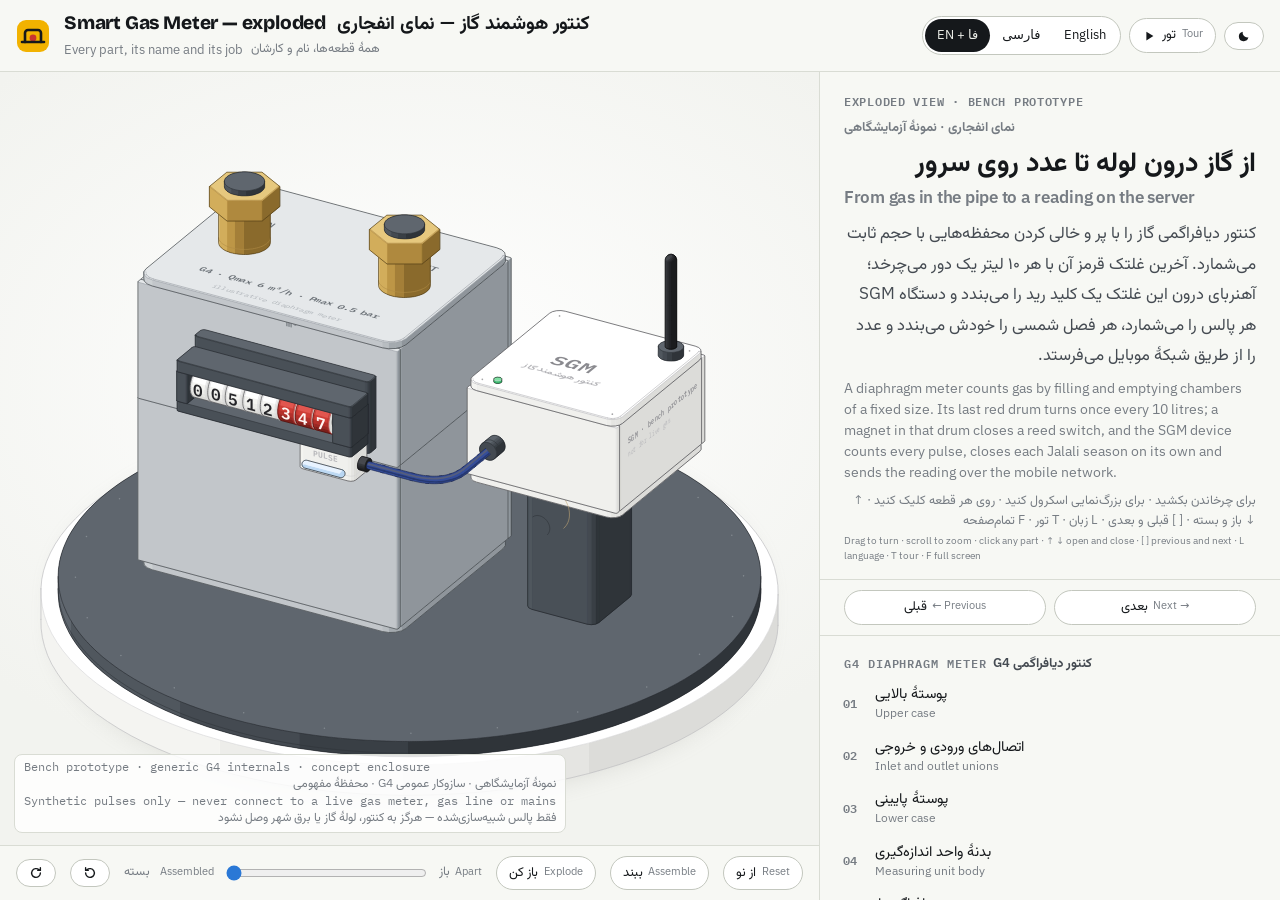
==== commit f2d49278: "Add EC200U modem board (KiCad), exploded board models and schematic explorer - hardware/kicad-modem:" ====
--- a/hardware/visualization/exploded/index.html
+++ b/hardware/visualization/exploded/index.html
@@ -3968,7 +3968,7 @@
 
 // Live page for the exploded SGM model. Inlined after the kit's TURN runtime; DATA, ITEMS, SECTIONS, follow are injected.
 const FIG = {"turn":{"P":{"origin":[380,703.5061],"scale":1.4708,"azimuth":38,"elevation":28},"groups":[{"name":"spin","parent":-1,"kind":"turn","origin":[0,0,0],"pivot":[0,0],"range":null,"upright":true},{"name":"upper","parent":0,"kind":"slide","origin":[0,0,0],"direction":[0,0,1],"travel":200,"range":[0,200],"upright":true},{"name":"pulser","parent":0,"kind":"slide","origin":[0,0,0],"direction":[0,0,-1],"travel":40,"range":[0,40],"upright":true},{"name":"counter","parent":0,"kind":"slide","origin":[0,0,0],"direction":[0,1,0],"travel":62,"range":[0,62],"upright":true},{"name":"core","parent":0,"kind":"slide","origin":[0,0,0],"direction":[0,0,1],"travel":70,"range":[0,70],"upright":true},{"name":"lid","parent":0,"kind":"slide","origin":[0,0,0],"direction":[0,0,1],"travel":150,"range":[0,150],"upright":true},{"name":"modem","parent":0,"kind":"slide","origin":[0,0,0],"direction":[0,0,1],"travel":72,"range":[0,72],"upright":true},{"name":"board","parent":0,"kind":"slide","origin":[0,0,0],"direction":[0,0,1],"travel":40,"range":[0,40],"upright":true},{"name":"battLift","parent":0,"kind":"slide","origin":[0,0,0],"direction":[0,0,1],"travel":64,"range":[0,64],"upright":true},{"name":"coverF","parent":4,"kind":"slide","origin":[0,0,0],"direction":[0,1,0],"travel":36,"range":[0,36],"upright":true},{"name":"coverB","parent":4,"kind":"slide","origin":[0,0,0],"direction":[0,-1,0],"travel":36,"range":[0,36],"upright":true},{"name":"diaF","parent":4,"kind":"slide","origin":[0,0,0],"direction":[0,1,0],"travel":16,"range":[0,16],"upright":true},{"name":"diaB","parent":4,"kind":"slide","origin":[0,0,0],"direction":[0,-1,0],"travel":16,"range":[0,16],"upright":true},{"name":"mech","parent":4,"kind":"slide","origin":[0,0,0],"direction":[0,0,1],"travel":40,"range":[0,40],"upright":true}],"layers":[{"name":"model","parts":[0,1,2,3,4,5,6,7,8,9,10,11,12,13,14,15,16,17,18,19,20,21,22,23,24,25,26,27,28,29,30,31,32,33,34,35,36,37,38,39,40,41,42,43,44,45,46,47,48,49,50,51,52,53,54,55,56,57,58,59,60,61,62,63,64,65,66,67,68,69,70,71,72,73,74,75,76,77,78,79,80,81,82,83,84,85,86,87,88,89,90,91,92,93,94,95,96,97,98,99,100,101,102,103,104,105,106,107,108,109,110,111,112,113,114,115,116,117,118],"rest":[0,1,3,4,21,23,7,8,19,17,28,27,18,22,20,24,25,26,29,30,31,32,33,5,2,34,35,36,74,37,9,6,38,60,75,77,78,81,82,83,61,40,41,42,43,44,45,46,47,48,49,50,51,52,53,54,55,103,56,57,62,58,104,63,59,39,10,11,12,13,14,15,16,64,84,85,99,88,89,101,90,92,100,94,91,95,96,97,93,98,109,102,105,106,108,86,87,107,72,65,110,112,71,66,70,111,67,69,68,113,114,79,76,80,73,115,116,117,118]}],"parts":[{"name":"stand.platter","kind":"fixed","group":0,"layer":0,"tone":"mid","crease":"lo","mat":"gunmetal","spec":{"anchor":[0,0,0],"home":[380,703.506],"box":[152.5,586.6,607.5,810.6],"hull":[153.034,694.58,154.717,680.664,160.255,666.97,169.553,653.733,182.451,641.178,198.73,629.522,218.11,618.962,240.26,609.681,264.802,601.836,291.314,595.563,319.344,590.967,348.411,588.129,378.019,587.096,407.661,587.886,436.83,590.486,465.026,594.851,491.768,600.906,516.597,608.549,539.089,617.647,558.859,628.046,575.568,639.568,588.931,652.014,598.72,665.174,604.766,678.82,606.966,692.72,606.966,702.576,605.283,716.492,599.745,730.186,590.447,743.424,577.549,755.978,561.27,767.634,541.89,778.194,519.74,787.475,495.198,795.32,468.686,801.594,440.656,806.189,411.589,809.027,381.981,810.06,352.339,809.27,323.17,806.67,294.974,802.305,268.232,796.25,243.403,788.607,220.911,779.509,201.141,769.11,184.432,757.589,171.069,745.142,161.28,731.983,155.234,718.336,153.034,704.436],"F":{"o":[0,0,0],"a":[0,0,1],"u":[1,0,0],"v":[0,1,0]}},"dots":[{"p":[116,0,6],"n":[0,0,1],"size":0.5,"tone":"mid","fade":[0.04,0.42]},{"p":[112.047,30.023,6],"n":[0,0,1],"size":0.5,"tone":"mid","fade":[0.04,0.42]},{"p":[100.459,58,6],"n":[0,0,1],"size":0.5,"tone":"mid","fade":[0.04,0.42]},{"p":[82.024,82.024,6],"n":[0,0,1],"size":0.5,"tone":"mid","fade":[0.04,0.42]},{"p":[58,100.459,6],"n":[0,0,1],"size":0.5,"tone":"mid","fade":[0.04,0.42]},{"p":[30.023,112.047,6],"n":[0,0,1],"size":0.5,"tone":"mid","fade":[0.04,0.42]},{"p":[0,116,6],"n":[0,0,1],"size":0.5,"tone":"mid","fade":[0.04,0.42]},{"p":[-30.023,112.047,6],"n":[0,0,1],"size":0.5,"tone":"mid","fade":[0.04,0.42]},{"p":[-58,100.459,6],"n":[0,0,1],"size":0.5,"tone":"mid","fade":[0.04,0.42]},{"p":[-82.024,82.024,6],"n":[0,0,1],"size":0.5,"tone":"mid","fade":[0.04,0.42]},{"p":[-100.459,58,6],"n":[0,0,1],"size":0.5,"tone":"mid","fade":[0.04,0.42]},{"p":[-112.047,30.023,6],"n":[0,0,1],"size":0.5,"tone":"mid","fade":[0.04,0.42]},{"p":[-116,0,6],"n":[0,0,1],"size":0.5,"tone":"mid","fade":[0.04,0.42]},{"p":[-112.047,-30.023,6],"n":[0,0,1],"size":0.5,"tone":"mid","fade":[0.04,0.42]},{"p":[-100.459,-58,6],"n":[0,0,1],"size":0.5,"tone":"mid","fade":[0.04,0.42]},{"p":[-82.024,-82.024,6],"n":[0,0,1],"size":0.5,"tone":"mid","fade":[0.04,0.42]},{"p":[-58,-100.459,6],"n":[0,0,1],"size":0.5,"tone":"mid","fade":[0.04,0.42]},{"p":[-30.023,-112.047,6],"n":[0,0,1],"size":0.5,"tone":"mid","fade":[0.04,0.42]},{"p":[0,-116,6],"n":[0,0,1],"size":0.5,"tone":"mid","fade":[0.04,0.42]},{"p":[30.023,-112.047,6],"n":[0,0,1],"size":0.5,"tone":"mid","fade":[0.04,0.42]},{"p":[58,-100.459,6],"n":[0,0,1],"size":0.5,"tone":"mid","fade":[0.04,0.42]},{"p":[82.024,-82.024,6],"n":[0,0,1],"size":0.5,"tone":"mid","fade":[0.04,0.42]},{"p":[100.459,-58,6],"n":[0,0,1],"size":0.5,"tone":"mid","fade":[0.04,0.42]},{"p":[112.047,-30.023,6],"n":[0,0,1],"size":0.5,"tone":"mid","fade":[0.04,0.42]}],"cloud":[0,0,0,122,0,0,117.843,31.576,0,112.713,46.687,0,96.789,74.269,0,86.267,86.267,0,61,105.655,0,46.687,112.713,0,15.924,120.956,0,0,122,0,-31.576,117.843,0,-46.687,112.713,0,-74.269,96.789,0,-86.267,86.267,0,-105.655,61,0,-112.713,46.687,0,-120.956,15.924,0,-120.956,-15.924,0,-117.843,-31.576,0,-105.655,-61,0,-96.789,-74.269,0,-74.269,-96.789,0,-61,-105.655,0,-31.576,-117.843,0,-15.924,-120.956,0,15.924,-120.956,0,31.576,-117.843,0,61,-105.655,0,74.269,-96.789,0,96.789,-74.269,0,105.655,-61,0,117.843,-31.576,0,122,0,6,120.956,15.924,6,112.713,46.687,6,105.655,61,6,86.267,86.267,6,74.269,96.789,6,46.687,112.713,6,31.576,117.843,6,0,122,6,-15.924,120.956,6,-46.687,112.713,6,-61,105.655,6,-86.267,86.267,6,-96.789,74.269,6,-112.713,46.687,6,-117.843,31.576,6,-122,0,6,-117.843,-31.576,6,-112.713,-46.687,6,-96.789,-74.269,6,-86.267,-86.267,6,-61,-105.655,6,-46.687,-112.713,6,-15.924,-120.956,6,0,-122,6,31.576,-117.843,6,46.687,-112.713,6,74.269,-96.789,6,86.267,-86.267,6,105.655,-61,6,112.713,-46.687,6,120.956,-15.924,6]},{"name":"case.lower.floor","kind":"prism","group":0,"layer":0,"crease":"lo","mat":"steel","spec":{"up":1,"ring":[12,-40,14.296,-39.543,16.243,-38.243,17.543,-36.296,18,-34,18,34,17.543,36.296,16.243,38.243,14.296,39.543,12,40,-80,40,-82.296,39.543,-84.243,38.243,-85.543,36.296,-86,34,-86,-34,-85.543,-36.296,-84.243,-38.243,-82.296,-39.543,-80,-40],"z0":6,"z1":8.4,"bevel":0}},{"name":"case.lower.front","kind":"prism","group":0,"layer":0,"crease":"lo","mat":"steel","spec":{"up":1,"ring":[17.4,37.6,17.7,37.68,17.92,37.9,18,38.2,18,39.4,17.92,39.7,17.7,39.92,17.4,40,-85.4,40,-85.7,39.92,-85.92,39.7,-86,39.4,-86,38.2,-85.92,37.9,-85.7,37.68,-85.4,37.6],"z0":8.4,"z1":72,"bevel":0}},{"name":"case.lower.back","kind":"prism","group":0,"layer":0,"crease":"lo","mat":"steel","spec":{"up":1,"ring":[17.4,-40,17.7,-39.92,17.92,-39.7,18,-39.4,18,-38.2,17.92,-37.9,17.7,-37.68,17.4,-37.6,-85.4,-37.6,-85.7,-37.68,-85.92,-37.9,-86,-38.2,-86,-39.4,-85.92,-39.7,-85.7,-39.92,-85.4,-40],"z0":8.4,"z1":72,"bevel":0}},{"name":"case.lower.left","kind":"prism","group":0,"layer":0,"crease":"lo","mat":"steel","spec":{"up":1,"ring":[-84,-37.6,-83.8,-37.546,-83.654,-37.4,-83.6,-37.2,-83.6,37.2,-83.654,37.4,-83.8,37.546,-84,37.6,-85.6,37.6,-85.8,37.546,-85.946,37.4,-86,37.2,-86,-37.2,-85.946,-37.4,-85.8,-37.546,-85.6,-37.6],"z0":8.4,"z1":72,"bevel":0}},{"name":"case.lower.right","kind":"prism","group":0,"layer":0,"crease":"lo","mat":"steel","spec":{"up":1,"ring":[17.6,-37.6,17.8,-37.546,17.946,-37.4,18,-37.2,18,37.2,17.946,37.4,17.8,37.546,17.6,37.6,16,37.6,15.8,37.546,15.654,37.4,15.6,37.2,15.6,-37.2,15.654,-37.4,15.8,-37.546,16,-37.6],"z0":8.4,"z1":72,"bevel":0}},{"name":"case.upper.front","kind":"prism","group":1,"layer":0,"crease":"lo","mat":"steel","spec":{"up":1,"ring":[17.4,37.6,17.7,37.68,17.92,37.9,18,38.2,18,39.4,17.92,39.7,17.7,39.92,17.4,40,-85.4,40,-85.7,39.92,-85.92,39.7,-86,39.4,-86,38.2,-85.92,37.9,-85.7,37.68,-85.4,37.6],"z0":72,"z1":117.6,"bevel":0},"planes":[{"o":[-24,40,116],"u":[1,0,0],"v":[0,0,-1],"n":[0,1,0],"fade":[0.04,0.3]}]},{"name":"case.upper.back","kind":"prism","group":1,"layer":0,"crease":"lo","mat":"steel","spec":{"up":1,"ring":[17.4,-40,17.7,-39.92,17.92,-39.7,18,-39.4,18,-38.2,17.92,-37.9,17.7,-37.68,17.4,-37.6,-85.4,-37.6,-85.7,-37.68,-85.92,-37.9,-86,-38.2,-86,-39.4,-85.92,-39.7,-85.7,-39.92,-85.4,-40],"z0":72,"z1":117.6,"bevel":0}},{"name":"case.upper.left","kind":"prism","group":1,"layer":0,"crease":"lo","mat":"steel","spec":{"up":1,"ring":[-84,-37.6,-83.8,-37.546,-83.654,-37.4,-83.6,-37.2,-83.6,37.2,-83.654,37.4,-83.8,37.546,-84,37.6,-85.6,37.6,-85.8,37.546,-85.946,37.4,-86,37.2,-86,-37.2,-85.946,-37.4,-85.8,-37.546,-85.6,-37.6],"z0":72,"z1":117.6,"bevel":0}},{"name":"case.upper.right","kind":"prism","group":1,"layer":0,"crease":"lo","mat":"steel","spec":{"up":1,"ring":[17.6,-37.6,17.8,-37.546,17.946,-37.4,18,-37.2,18,37.2,17.946,37.4,17.8,37.546,17.6,37.6,16,37.6,15.8,37.546,15.654,37.4,15.6,37.2,15.6,-37.2,15.654,-37.4,15.8,-37.546,16,-37.6],"z0":72,"z1":117.6,"bevel":0}},{"name":"case.upper.top","kind":"prism","group":1,"layer":0,"crease":"lo","mat":"steel","spec":{"up":1,"ring":[12,-40,14.296,-39.543,16.243,-38.243,17.543,-36.296,18,-34,18,34,17.543,36.296,16.243,38.243,14.296,39.543,12,40,-80,40,-82.296,39.543,-84.243,38.243,-85.543,36.296,-86,34,-86,-34,-85.543,-36.296,-84.243,-38.243,-82.296,-39.543,-80,-40],"z0":117.6,"z1":120,"bevel":0.8,"slots":{"bevel":5,"ribs":0}},"planes":[{"o":[-34,26,120],"u":[1,0,0],"v":[0,1,0],"n":[0,0,1],"fade":[0.04,0.3]},{"o":[-66,-14,120],"u":[1,0,0],"v":[0,1,0],"n":[0,0,1],"fade":[0.04,0.3]},{"o":[-2,-14,120],"u":[1,0,0],"v":[0,1,0],"n":[0,0,1],"fade":[0.04,0.3]}]},{"name":"port.in.neck","kind":"fixed","group":1,"layer":0,"mat":"brass","spec":{"anchor":[-66,0,120],"home":[304.403,460.959],"box":[287.2,429.6,321.6,469.3],"hull":[287.66,438.03,287.784,437.003,288.192,435.993,288.878,435.016,289.83,434.09,291.031,433.23,292.46,432.451,294.094,431.767,295.905,431.188,297.861,430.725,299.928,430.386,302.073,430.177,304.257,430.101,306.444,430.159,308.596,430.351,310.676,430.673,312.648,431.119,314.48,431.683,316.139,432.354,317.598,433.122,318.83,433.972,319.816,434.89,320.538,435.86,320.984,436.867,321.147,437.893,321.147,460.89,321.022,461.917,320.614,462.927,319.928,463.903,318.976,464.83,317.776,465.69,316.346,466.468,314.712,467.153,312.901,467.732,310.946,468.195,308.878,468.534,306.733,468.743,304.549,468.819,302.363,468.761,300.211,468.569,298.131,468.247,296.158,467.8,294.326,467.237,292.667,466.565,291.209,465.798,289.976,464.948,288.99,464.03,288.268,463.059,287.822,462.053,287.66,461.027],"F":{"o":[-66,0,0],"a":[0,0,1],"u":[1,0,0],"v":[0,1,0]}},"cloud":[-66,0,120,-57,0,120,-57.307,2.329,120,-57.685,3.444,120,-58.86,5.479,120,-59.636,6.364,120,-61.5,7.794,120,-62.556,8.315,120,-64.825,8.923,120,-66,9,120,-68.329,8.693,120,-69.444,8.315,120,-71.479,7.14,120,-72.364,6.364,120,-73.794,4.5,120,-74.315,3.444,120,-74.923,1.175,120,-74.923,-1.175,120,-74.693,-2.329,120,-73.794,-4.5,120,-73.14,-5.479,120,-71.479,-7.14,120,-70.5,-7.794,120,-68.329,-8.693,120,-67.175,-8.923,120,-64.825,-8.923,120,-63.671,-8.693,120,-61.5,-7.794,120,-60.521,-7.14,120,-58.86,-5.479,120,-58.206,-4.5,120,-57.307,-2.329,120,-57,0,134,-57.077,1.175,134,-57.685,3.444,134,-58.206,4.5,134,-59.636,6.364,134,-60.521,7.14,134,-62.556,8.315,134,-63.671,8.693,134,-66,9,134,-67.175,8.923,134,-69.444,8.315,134,-70.5,7.794,134,-72.364,6.364,134,-73.14,5.479,134,-74.315,3.444,134,-74.693,2.329,134,-75,0,134,-74.693,-2.329,134,-74.315,-3.444,134,-73.14,-5.479,134,-72.364,-6.364,134,-70.5,-7.794,134,-69.444,-8.315,134,-67.175,-8.923,134,-66,-9,134,-63.671,-8.693,134,-62.556,-8.315,134,-60.521,-7.14,134,-59.636,-6.364,134,-58.206,-4.5,134,-57.685,-3.444,134,-57.077,-1.175,134]},{"name":"port.in.nut","kind":"prism","group":1,"layer":0,"mat":"brass","spec":{"up":1,"ring":[-55.434,6.1,-66,12.2,-76.566,6.1,-76.566,-6.1,-66,-12.2,-55.434,-6.1],"z0":134,"z1":142,"bevel":0.4,"slots":{"bevel":3,"ribs":0}}},{"name":"port.in.cap","kind":"fixed","group":1,"layer":0,"tone":"mid","mat":"gunmetal","spec":{"anchor":[-66,0,142],"home":[304.403,424.82],"box":[290.9,414.9,317.9,431.4],"hull":[291.38,421.588,291.477,420.789,291.795,420.004,292.328,419.244,293.068,418.524,294.002,417.855,295.114,417.249,296.385,416.717,297.793,416.266,299.315,415.906,300.923,415.643,302.591,415.48,304.289,415.421,305.99,415.466,307.664,415.615,309.282,415.866,310.816,416.213,312.241,416.652,313.531,417.174,314.666,417.77,315.624,418.431,316.391,419.145,316.953,419.901,317.3,420.684,317.426,421.481,317.426,424.766,317.329,425.565,317.011,426.351,316.478,427.11,315.738,427.83,314.804,428.499,313.692,429.105,312.421,429.638,311.013,430.088,309.492,430.448,307.883,430.711,306.216,430.874,304.517,430.934,302.816,430.888,301.142,430.739,299.525,430.489,297.99,430.141,296.566,429.703,295.275,429.181,294.141,428.584,293.182,427.923,292.415,427.209,291.854,426.454,291.507,425.671,291.38,424.873],"F":{"o":[-66,0,0],"a":[0,0,1],"u":[1,0,0],"v":[0,1,0]}},"cloud":[-66,0,142,-59,0,142,-59.238,1.812,142,-59.533,2.679,142,-60.446,4.261,142,-61.05,4.95,142,-62.5,6.062,142,-63.321,6.467,142,-65.086,6.94,142,-66,7,142,-67.812,6.762,142,-68.679,6.467,142,-70.261,5.554,142,-70.95,4.95,142,-72.062,3.5,142,-72.467,2.679,142,-72.94,0.914,142,-72.94,-0.914,142,-72.761,-1.812,142,-72.062,-3.5,142,-71.553,-4.261,142,-70.261,-5.553,142,-69.5,-6.062,142,-67.812,-6.761,142,-66.914,-6.94,142,-65.086,-6.94,142,-64.188,-6.761,142,-62.5,-6.062,142,-61.739,-5.553,142,-60.446,-4.261,142,-59.938,-3.5,142,-59.238,-1.812,142,-59,0,144,-59.06,0.914,144,-59.533,2.679,144,-59.938,3.5,144,-61.05,4.95,144,-61.739,5.554,144,-63.321,6.467,144,-64.188,6.762,144,-66,7,144,-66.914,6.94,144,-68.679,6.467,144,-69.5,6.062,144,-70.95,4.95,144,-71.553,4.261,144,-72.467,2.679,144,-72.761,1.812,144,-73,0,144,-72.761,-1.812,144,-72.467,-2.679,144,-71.553,-4.261,144,-70.95,-4.95,144,-69.5,-6.062,144,-68.679,-6.467,144,-66.914,-6.94,144,-66,-7,144,-64.188,-6.761,144,-63.321,-6.467,144,-61.739,-5.553,144,-61.05,-4.95,144,-59.938,-3.5,144,-59.533,-2.679,144,-59.06,-0.914,144]},{"name":"port.out.neck","kind":"fixed","group":1,"layer":0,"mat":"brass","spec":{"anchor":[-2,0,120],"home":[377.709,505.008],"box":[360.5,473.6,395,513.4],"hull":[360.966,482.079,361.09,481.053,361.498,480.042,362.184,479.066,363.136,478.14,364.337,477.28,365.766,476.501,367.401,475.816,369.211,475.237,371.167,474.775,373.235,474.436,375.379,474.226,377.563,474.15,379.75,474.208,381.902,474.4,383.982,474.722,385.954,475.169,387.786,475.733,389.445,476.404,390.904,477.171,392.136,478.021,393.122,478.939,393.844,479.91,394.29,480.917,394.453,481.942,394.453,504.939,394.328,505.966,393.92,506.976,393.234,507.953,392.282,508.879,391.082,509.739,389.652,510.518,388.018,511.202,386.207,511.781,384.252,512.244,382.184,512.583,380.04,512.792,377.855,512.869,375.669,512.81,373.517,512.619,371.437,512.297,369.464,511.85,367.632,511.286,365.973,510.615,364.515,509.848,363.282,508.998,362.296,508.08,361.574,507.109,361.128,506.102,360.966,505.077],"F":{"o":[-2,0,0],"a":[0,0,1],"u":[1,0,0],"v":[0,1,0]}},"cloud":[-2,0,120,7,0,120,6.693,2.329,120,6.315,3.444,120,5.14,5.479,120,4.364,6.364,120,2.5,7.794,120,1.444,8.315,120,-0.825,8.923,120,-2,9,120,-4.329,8.693,120,-5.444,8.315,120,-7.479,7.14,120,-8.364,6.364,120,-9.794,4.5,120,-10.315,3.444,120,-10.923,1.175,120,-10.923,-1.175,120,-10.693,-2.329,120,-9.794,-4.5,120,-9.14,-5.479,120,-7.479,-7.14,120,-6.5,-7.794,120,-4.329,-8.693,120,-3.175,-8.923,120,-0.825,-8.923,120,0.329,-8.693,120,2.5,-7.794,120,3.479,-7.14,120,5.14,-5.479,120,5.794,-4.5,120,6.693,-2.329,120,7,0,134,6.923,1.175,134,6.315,3.444,134,5.794,4.5,134,4.364,6.364,134,3.479,7.14,134,1.444,8.315,134,0.329,8.693,134,-2,9,134,-3.175,8.923,134,-5.444,8.315,134,-6.5,7.794,134,-8.364,6.364,134,-9.14,5.479,134,-10.315,3.444,134,-10.693,2.329,134,-11,0,134,-10.693,-2.329,134,-10.315,-3.444,134,-9.14,-5.479,134,-8.364,-6.364,134,-6.5,-7.794,134,-5.444,-8.315,134,-3.175,-8.923,134,-2,-9,134,0.329,-8.693,134,1.444,-8.315,134,3.479,-7.14,134,4.364,-6.364,134,5.794,-4.5,134,6.315,-3.444,134,6.923,-1.175,134]},{"name":"port.out.nut","kind":"prism","group":1,"layer":0,"mat":"brass","spec":{"up":1,"ring":[8.566,6.1,-2,12.2,-12.566,6.1,-12.566,-6.1,-2,-12.2,8.566,-6.1],"z0":134,"z1":142,"bevel":0.4,"slots":{"bevel":3,"ribs":0}}},{"name":"port.out.cap","kind":"fixed","group":1,"layer":0,"tone":"mid","mat":"gunmetal","spec":{"anchor":[-2,0,142],"home":[377.709,468.869],"box":[364.2,459,391.2,475.5],"hull":[364.687,465.637,364.783,464.839,365.101,464.053,365.634,463.293,366.374,462.573,367.308,461.904,368.42,461.298,369.691,460.766,371.099,460.316,372.621,459.956,374.229,459.692,375.897,459.529,377.596,459.47,379.296,459.515,380.97,459.664,382.588,459.915,384.122,460.262,385.547,460.701,386.837,461.223,387.972,461.82,388.93,462.481,389.697,463.195,390.259,463.95,390.606,464.733,390.732,465.53,390.732,468.816,390.635,469.614,390.318,470.4,389.784,471.159,389.044,471.88,388.11,472.549,386.998,473.154,385.727,473.687,384.319,474.137,382.798,474.497,381.189,474.761,379.522,474.924,377.823,474.983,376.122,474.938,374.448,474.788,372.831,474.538,371.296,474.19,369.872,473.752,368.581,473.23,367.447,472.633,366.488,471.972,365.721,471.258,365.16,470.503,364.813,469.72,364.687,468.922],"F":{"o":[-2,0,0],"a":[0,0,1],"u":[1,0,0],"v":[0,1,0]}},"cloud":[-2,0,142,5,0,142,4.762,1.812,142,4.467,2.679,142,3.554,4.261,142,2.95,4.95,142,1.5,6.062,142,0.679,6.467,142,-1.086,6.94,142,-2,7,142,-3.812,6.762,142,-4.679,6.467,142,-6.261,5.554,142,-6.95,4.95,142,-8.062,3.5,142,-8.467,2.679,142,-8.94,0.914,142,-8.94,-0.914,142,-8.761,-1.812,142,-8.062,-3.5,142,-7.553,-4.261,142,-6.261,-5.553,142,-5.5,-6.062,142,-3.812,-6.761,142,-2.914,-6.94,142,-1.086,-6.94,142,-0.188,-6.761,142,1.5,-6.062,142,2.261,-5.553,142,3.554,-4.261,142,4.062,-3.5,142,4.762,-1.812,142,5,0,144,4.94,0.914,144,4.467,2.679,144,4.062,3.5,144,2.95,4.95,144,2.261,5.554,144,0.679,6.467,144,-0.188,6.762,144,-2,7,144,-2.914,6.94,144,-4.679,6.467,144,-5.5,6.062,144,-6.95,4.95,144,-7.553,4.261,144,-8.467,2.679,144,-8.761,1.812,144,-9,0,144,-8.761,-1.812,144,-8.467,-2.679,144,-7.553,-4.261,144,-6.95,-4.95,144,-5.5,-6.062,144,-4.679,-6.467,144,-2.914,-6.94,144,-2,-7,144,-0.188,-6.761,144,0.679,-6.467,144,2.261,-5.553,144,2.95,-4.95,144,4.062,-3.5,144,4.467,-2.679,144,4.94,-0.914,144]},{"name":"unit.block","kind":"prism","group":4,"layer":0,"tone":"mid","crease":"lo","mat":"gunmetal","spec":{"up":1,"ring":[-1,-14,0.148,-13.772,1.121,-13.121,1.772,-12.148,2,-11,2,11,1.772,12.148,1.121,13.121,0.148,13.772,-1,14,-63,14,-64.148,13.772,-65.121,13.121,-65.772,12.148,-66,11,-66,-11,-65.772,-12.148,-65.121,-13.121,-64.148,-13.772,-63,-14],"z0":8.4,"z1":66,"bevel":0.6,"slots":{"bevel":5,"ribs":0}},"details":{"seams":[36]}},{"name":"unit.diaphragm.front","kind":"round","group":11,"layer":0,"mat":"rubber","spec":{"F":{"o":[-32,0,37],"a":[0,1,0],"u":[0,0,1],"v":[1,0,0]},"s0":14,"s1":15.4,"r0":24,"r1":24,"ends":["flat","flat"]}},{"name":"unit.diaphragm.back","kind":"round","group":12,"layer":0,"mat":"rubber","spec":{"F":{"o":[-32,0,37],"a":[0,1,0],"u":[0,0,1],"v":[1,0,0]},"s0":-15.4,"s1":-14,"r0":24,"r1":24,"ends":["flat","flat"]}},{"name":"unit.cover.front","kind":"round","group":9,"layer":0,"mat":"steel","spec":{"F":{"o":[-32,0,37],"a":[0,1,0],"u":[0,0,1],"v":[1,0,0]},"s0":16.6,"s1":26.6,"r0":25,"r1":21,"ends":["flat","flat"]},"details":{"seams":[18.2]}},{"name":"unit.cover.back","kind":"round","group":10,"layer":0,"mat":"steel","spec":{"F":{"o":[-32,0,37],"a":[0,1,0],"u":[0,0,1],"v":[1,0,0]},"s0":-26.6,"s1":-16.6,"r0":21,"r1":25,"ends":["flat","flat"]},"details":{"seams":[-18.2]}},{"name":"unit.plate.front","kind":"round","group":11,"layer":0,"tone":"mid","mat":"chrome","spec":{"F":{"o":[-32,0,37],"a":[0,1,0],"u":[0,0,1],"v":[1,0,0]},"s0":15.4,"s1":16.6,"r0":10,"r1":10,"ends":["flat","flat"]}},{"name":"unit.plate.back","kind":"round","group":12,"layer":0,"tone":"mid","mat":"chrome","spec":{"F":{"o":[-32,0,37],"a":[0,1,0],"u":[0,0,1],"v":[1,0,0]},"s0":-16.6,"s1":-15.4,"r0":10,"r1":10,"ends":["flat","flat"]}},{"name":"mech.grid","kind":"prism","group":13,"layer":0,"tone":"mid","mat":"gunmetal","spec":{"up":1,"ring":[-6,-12,-5,-11.732,-4.268,-11,-4,-10,-4,10,-4.268,11,-5,11.732,-6,12,-46,12,-47,11.732,-47.732,11,-48,10,-48,-10,-47.732,-11,-47,-11.732,-46,-12],"z0":66,"z1":69,"bevel":0.3,"slots":{"bevel":5,"ribs":0}}},{"name":"mech.valve.a","kind":"prism","group":13,"layer":0,"mat":"brass","spec":{"up":1,"ring":[-31.6,-10,-30.8,-9.786,-30.214,-9.2,-30,-8.4,-30,-3,-30.214,-2.2,-30.8,-1.614,-31.6,-1.4,-42.4,-1.4,-43.2,-1.614,-43.786,-2.2,-44,-3,-44,-8.4,-43.786,-9.2,-43.2,-9.786,-42.4,-10],"z0":69,"z1":74,"bevel":0.4,"slots":{"bevel":5,"ribs":0}}},{"name":"mech.valve.b","kind":"prism","group":13,"layer":0,"mat":"brass","spec":{"up":1,"ring":[-31.6,1.4,-30.8,1.614,-30.214,2.2,-30,3,-30,8.4,-30.214,9.2,-30.8,9.786,-31.6,10,-42.4,10,-43.2,9.786,-43.786,9.2,-44,8.4,-44,3,-43.786,2.2,-43.2,1.614,-42.4,1.4],"z0":69,"z1":74,"bevel":0.4,"slots":{"bevel":5,"ribs":0}}},{"name":"mech.flag.0","kind":"fixed","group":13,"layer":0,"tone":"mid","mat":"steel","spec":{"anchor":[-56,7,66],"home":[305.595,560.31],"box":[301.4,535.1,309.8,562.6],"hull":[301.874,537.328,301.902,537.1,301.992,536.875,302.145,536.658,302.356,536.453,302.623,536.261,302.941,536.088,303.304,535.936,303.706,535.808,304.141,535.705,304.6,535.629,305.077,535.583,305.562,535.566,306.048,535.579,306.526,535.622,306.989,535.693,307.427,535.792,307.834,535.918,308.203,536.067,308.527,536.237,308.801,536.426,309.02,536.63,309.18,536.846,309.28,537.07,309.316,537.298,309.316,560.295,309.288,560.523,309.197,560.748,309.045,560.965,308.833,561.17,308.566,561.362,308.249,561.535,307.886,561.687,307.483,561.815,307.049,561.918,306.589,561.994,306.113,562.04,305.627,562.057,305.141,562.044,304.663,562.001,304.201,561.93,303.763,561.831,303.356,561.705,302.987,561.556,302.663,561.386,302.389,561.197,302.17,560.993,302.009,560.777,301.91,560.553,301.874,560.326],"F":{"o":[-56,7,0],"a":[0,0,1],"u":[1,0,0],"v":[0,1,0]}},"cloud":[-56,7,66,-54,7,66,-54.068,7.518,66,-54.152,7.765,66,-54.413,8.218,66,-54.586,8.414,66,-55,8.732,66,-55.235,8.848,66,-55.739,8.983,66,-56,9,66,-56.518,8.932,66,-56.765,8.848,66,-57.217,8.587,66,-57.414,8.414,66,-57.732,8,66,-57.848,7.765,66,-57.983,7.261,66,-57.983,6.739,66,-57.932,6.482,66,-57.732,6,66,-57.587,5.783,66,-57.217,5.413,66,-57,5.268,66,-56.518,5.068,66,-56.261,5.017,66,-55.739,5.017,66,-55.482,5.068,66,-55,5.268,66,-54.782,5.413,66,-54.413,5.783,66,-54.268,6,66,-54.068,6.482,66,-54,7,80,-54.017,7.261,80,-54.152,7.765,80,-54.268,8,80,-54.586,8.414,80,-54.782,8.587,80,-55.235,8.848,80,-55.482,8.932,80,-56,9,80,-56.261,8.983,80,-56.765,8.848,80,-57,8.732,80,-57.414,8.414,80,-57.587,8.218,80,-57.848,7.765,80,-57.932,7.518,80,-58,7,80,-57.932,6.482,80,-57.848,6.235,80,-57.587,5.783,80,-57.414,5.586,80,-57,5.268,80,-56.765,5.152,80,-56.261,5.017,80,-56,5,80,-55.482,5.068,80,-55.235,5.152,80,-54.782,5.413,80,-54.586,5.586,80,-54.268,6,80,-54.152,6.235,80,-54.017,6.739,80]},{"name":"mech.flag.1","kind":"fixed","group":13,"layer":0,"tone":"mid","mat":"steel","spec":{"anchor":[-56,-7,66],"home":[326.12,552.782],"box":[321.9,527.5,330.3,555],"hull":[322.399,529.8,322.426,529.572,322.517,529.347,322.67,529.13,322.881,528.924,323.148,528.733,323.466,528.56,323.829,528.408,324.231,528.279,324.666,528.176,325.125,528.101,325.602,528.055,326.087,528.038,326.573,528.051,327.051,528.093,327.513,528.165,327.952,528.264,328.359,528.389,328.728,528.539,329.052,528.709,329.326,528.898,329.545,529.102,329.705,529.318,329.804,529.541,329.84,529.769,329.84,552.767,329.813,552.995,329.722,553.219,329.57,553.436,329.358,553.642,329.091,553.833,328.774,554.006,328.41,554.159,328.008,554.287,327.573,554.39,327.114,554.465,326.637,554.512,326.152,554.529,325.666,554.516,325.188,554.473,324.726,554.402,324.287,554.302,323.88,554.177,323.512,554.028,323.187,553.857,322.914,553.669,322.694,553.465,322.534,553.249,322.435,553.025,322.399,552.797],"F":{"o":[-56,-7,0],"a":[0,0,1],"u":[1,0,0],"v":[0,1,0]}},"cloud":[-56,-7,66,-54,-7,66,-54.068,-6.482,66,-54.152,-6.235,66,-54.413,-5.782,66,-54.586,-5.586,66,-55,-5.268,66,-55.235,-5.152,66,-55.739,-5.017,66,-56,-5,66,-56.518,-5.068,66,-56.765,-5.152,66,-57.217,-5.413,66,-57.414,-5.586,66,-57.732,-6,66,-57.848,-6.235,66,-57.983,-6.739,66,-57.983,-7.261,66,-57.932,-7.518,66,-57.732,-8,66,-57.587,-8.217,66,-57.217,-8.587,66,-57,-8.732,66,-56.518,-8.932,66,-56.261,-8.983,66,-55.739,-8.983,66,-55.482,-8.932,66,-55,-8.732,66,-54.782,-8.587,66,-54.413,-8.217,66,-54.268,-8,66,-54.068,-7.518,66,-54,-7,80,-54.017,-6.739,80,-54.152,-6.235,80,-54.268,-6,80,-54.586,-5.586,80,-54.782,-5.413,80,-55.235,-5.152,80,-55.482,-5.068,80,-56,-5,80,-56.261,-5.017,80,-56.765,-5.152,80,-57,-5.268,80,-57.414,-5.586,80,-57.587,-5.782,80,-57.848,-6.235,80,-57.932,-6.482,80,-58,-7,80,-57.932,-7.518,80,-57.848,-7.765,80,-57.587,-8.217,80,-57.414,-8.414,80,-57,-8.732,80,-56.765,-8.848,80,-56.261,-8.983,80,-56,-9,80,-55.482,-8.932,80,-55.235,-8.848,80,-54.782,-8.587,80,-54.586,-8.414,80,-54.268,-8,80,-54.152,-7.765,80,-54.017,-7.261,80]},{"name":"mech.link.0","kind":"prism","group":13,"layer":0,"mat":"chrome","spec":{"up":1,"ring":[-54.498,8.557,-54.966,8.549,-55.396,8.363,-55.721,8.026,-55.893,7.59,-56.107,6.41,-56.099,5.941,-55.912,5.512,-55.576,5.187,-55.14,5.015,-25.502,-0.357,-25.034,-0.349,-24.604,-0.163,-24.279,0.174,-24.107,0.61,-23.893,1.79,-23.901,2.259,-24.088,2.688,-24.424,3.013,-24.86,3.185],"z0":80,"z1":82,"bevel":0}},{"name":"mech.link.1","kind":"prism","group":13,"layer":0,"mat":"chrome","spec":{"up":1,"ring":[-55.14,-5.015,-55.576,-5.187,-55.912,-5.512,-56.099,-5.941,-56.107,-6.41,-55.893,-7.59,-55.721,-8.026,-55.396,-8.363,-54.966,-8.549,-54.498,-8.557,-24.86,-3.185,-24.424,-3.013,-24.088,-2.688,-23.901,-2.259,-23.893,-1.79,-24.107,-0.61,-24.279,-0.174,-24.604,0.163,-25.034,0.349,-25.502,0.357],"z0":82,"z1":84,"bevel":0}},{"name":"mech.crank.pin","kind":"fixed","group":13,"layer":0,"tone":"mid","mat":"steel","spec":{"anchor":[-24,0,84],"home":[352.51,549.003],"box":[349.6,534.2,355.4,550.6],"hull":[350.092,535.871,350.11,535.723,350.169,535.577,350.268,535.436,350.405,535.302,350.579,535.178,350.785,535.065,351.021,534.966,351.283,534.883,351.565,534.816,351.864,534.767,352.174,534.737,352.489,534.726,352.805,534.734,353.116,534.762,353.416,534.808,353.701,534.873,353.966,534.954,354.205,535.051,354.416,535.162,354.594,535.285,354.737,535.417,354.841,535.558,354.905,535.703,354.929,535.851,354.929,548.993,354.911,549.141,354.852,549.287,354.753,549.428,354.615,549.562,354.442,549.686,354.235,549.798,353.999,549.897,353.738,549.981,353.455,550.048,353.157,550.097,352.847,550.127,352.531,550.138,352.215,550.13,351.905,550.102,351.604,550.055,351.319,549.991,351.055,549.909,350.815,549.812,350.604,549.702,350.426,549.579,350.284,549.446,350.18,549.306,350.115,549.161,350.092,549.012],"F":{"o":[-24,0,0],"a":[0,0,1],"u":[1,0,0],"v":[0,1,0]}},"cloud":[-24,0,84,-22.7,0,84,-22.744,0.337,84,-22.799,0.498,84,-22.969,0.791,84,-23.081,0.919,84,-23.35,1.126,84,-23.502,1.201,84,-23.83,1.289,84,-24,1.3,84,-24.336,1.256,84,-24.497,1.201,84,-24.791,1.031,84,-24.919,0.919,84,-25.126,0.65,84,-25.201,0.498,84,-25.289,0.17,84,-25.289,-0.17,84,-25.256,-0.336,84,-25.126,-0.65,84,-25.031,-0.791,84,-24.791,-1.031,84,-24.65,-1.126,84,-24.336,-1.256,84,-24.17,-1.289,84,-23.83,-1.289,84,-23.663,-1.256,84,-23.35,-1.126,84,-23.209,-1.031,84,-22.969,-0.791,84,-22.874,-0.65,84,-22.744,-0.336,84,-22.7,0,92,-22.711,0.17,92,-22.799,0.498,92,-22.874,0.65,92,-23.081,0.919,92,-23.209,1.031,92,-23.502,1.201,92,-23.663,1.256,92,-24,1.3,92,-24.17,1.289,92,-24.497,1.201,92,-24.65,1.126,92,-24.919,0.919,92,-25.031,0.791,92,-25.201,0.498,92,-25.256,0.337,92,-25.3,0,92,-25.256,-0.336,92,-25.201,-0.497,92,-25.031,-0.791,92,-24.919,-0.919,92,-24.65,-1.126,92,-24.497,-1.201,92,-24.17,-1.289,92,-24,-1.3,92,-23.663,-1.256,92,-23.502,-1.201,92,-23.209,-1.031,92,-23.081,-0.919,92,-22.874,-0.65,92,-22.799,-0.497,92,-22.711,-0.17,92]},{"name":"mech.crank.shaft.lo","kind":"fixed","group":13,"layer":0,"tone":"mid","mat":"steel","spec":{"anchor":[-14,0,69],"home":[363.964,580.525],"box":[359,553.3,368.9,583.1],"hull":[359.499,555.904,359.533,555.63,359.641,555.36,359.824,555.1,360.078,554.853,360.398,554.624,360.78,554.416,361.215,554.233,361.698,554.079,362.22,553.956,362.771,553.865,363.343,553.809,363.925,553.789,364.508,553.805,365.082,553.856,365.637,553.942,366.163,554.061,366.651,554.211,367.094,554.39,367.483,554.595,367.812,554.821,368.074,555.066,368.267,555.325,368.386,555.594,368.429,555.867,368.429,580.507,368.396,580.781,368.287,581.05,368.104,581.311,367.851,581.558,367.53,581.787,367.149,581.995,366.713,582.177,366.23,582.332,365.709,582.455,365.158,582.545,364.586,582.601,364.003,582.622,363.42,582.606,362.846,582.555,362.292,582.469,361.766,582.35,361.277,582.2,360.835,582.021,360.446,581.816,360.117,581.589,359.854,581.345,359.662,581.086,359.543,580.817,359.499,580.544],"F":{"o":[-14,0,0],"a":[0,0,1],"u":[1,0,0],"v":[0,1,0]}},"cloud":[-14,0,69,-11.6,0,69,-11.682,0.621,69,-11.783,0.918,69,-12.096,1.461,69,-12.303,1.697,69,-12.8,2.079,69,-13.082,2.217,69,-13.687,2.38,69,-14,2.4,69,-14.621,2.318,69,-14.918,2.217,69,-15.461,1.904,69,-15.697,1.697,69,-16.078,1.2,69,-16.217,0.918,69,-16.379,0.313,69,-16.379,-0.313,69,-16.318,-0.621,69,-16.078,-1.2,69,-15.904,-1.461,69,-15.461,-1.904,69,-15.2,-2.078,69,-14.621,-2.318,69,-14.313,-2.379,69,-13.687,-2.379,69,-13.379,-2.318,69,-12.8,-2.078,69,-12.539,-1.904,69,-12.096,-1.461,69,-11.921,-1.2,69,-11.682,-0.621,69,-11.6,0,84,-11.62,0.313,84,-11.783,0.918,84,-11.921,1.2,84,-12.303,1.697,84,-12.539,1.904,84,-13.082,2.217,84,-13.379,2.318,84,-14,2.4,84,-14.313,2.38,84,-14.918,2.217,84,-15.2,2.079,84,-15.697,1.697,84,-15.904,1.461,84,-16.217,0.918,84,-16.318,0.621,84,-16.4,0,84,-16.318,-0.621,84,-16.217,-0.918,84,-15.904,-1.461,84,-15.697,-1.697,84,-15.2,-2.078,84,-14.918,-2.217,84,-14.313,-2.379,84,-14,-2.4,84,-13.379,-2.318,84,-13.082,-2.217,84,-12.539,-1.904,84,-12.303,-1.697,84,-11.921,-1.2,84,-11.783,-0.918,84,-11.62,-0.313,84]},{"name":"mech.gear","kind":"fixed","group":13,"layer":0,"mat":"brass","spec":{"anchor":[-14,0,84],"home":[363.964,555.885],"box":[350.4,544.3,377.5,562.5],"hull":[350.942,551.011,351.038,550.212,351.356,549.426,351.889,548.667,352.63,547.947,353.564,547.278,354.676,546.672,355.946,546.139,357.355,545.689,358.876,545.329,360.484,545.066,362.152,544.903,363.851,544.843,365.551,544.889,367.225,545.038,368.843,545.288,370.377,545.636,371.802,546.074,373.092,546.596,374.227,547.193,375.185,547.854,375.952,548.568,376.514,549.323,376.861,550.106,376.987,550.904,376.987,555.832,376.89,556.63,376.573,557.416,376.039,558.176,375.299,558.896,374.365,559.565,373.253,560.171,371.982,560.703,370.574,561.153,369.053,561.513,367.445,561.777,365.777,561.94,364.078,561.999,362.377,561.954,360.704,561.805,359.086,561.554,357.551,561.207,356.127,560.768,354.836,560.246,353.702,559.649,352.743,558.988,351.976,558.274,351.415,557.519,351.068,556.736,350.942,555.939],"F":{"o":[-14,0,0],"a":[0,0,1],"u":[1,0,0],"v":[0,1,0]},"slots":{"bevel":0,"ribs":9}},"details":{"ribs":{"s0":84.3,"s1":86.7,"count":48,"seams":true,"tone":"lo","r0":7,"r1":7}},"cloud":[-14,0,84,-7,0,84,-7.238,1.812,84,-7.533,2.679,84,-8.446,4.261,84,-9.05,4.95,84,-10.5,6.062,84,-11.321,6.467,84,-13.086,6.94,84,-14,7,84,-15.812,6.762,84,-16.679,6.467,84,-18.261,5.554,84,-18.95,4.95,84,-20.062,3.5,84,-20.467,2.679,84,-20.94,0.914,84,-20.94,-0.914,84,-20.761,-1.812,84,-20.062,-3.5,84,-19.553,-4.261,84,-18.261,-5.553,84,-17.5,-6.062,84,-15.812,-6.761,84,-14.914,-6.94,84,-13.086,-6.94,84,-12.188,-6.761,84,-10.5,-6.062,84,-9.739,-5.553,84,-8.446,-4.261,84,-7.938,-3.5,84,-7.238,-1.812,84,-7,0,87,-7.06,0.914,87,-7.533,2.679,87,-7.938,3.5,87,-9.05,4.95,87,-9.739,5.554,87,-11.321,6.467,87,-12.188,6.762,87,-14,7,87,-14.914,6.94,87,-16.679,6.467,87,-17.5,6.062,87,-18.95,4.95,87,-19.553,4.261,87,-20.467,2.679,87,-20.761,1.812,87,-21,0,87,-20.761,-1.812,87,-20.467,-2.679,87,-19.553,-4.261,87,-18.95,-4.95,87,-17.5,-6.062,87,-16.679,-6.467,87,-14.914,-6.94,87,-14,-7,87,-12.188,-6.761,87,-11.321,-6.467,87,-9.739,-5.553,87,-9.05,-4.95,87,-7.938,-3.5,87,-7.533,-2.679,87,-7.06,-0.914,87]},{"name":"mech.crank.shaft.hi","kind":"fixed","group":13,"layer":0,"tone":"mid","mat":"steel","spec":{"anchor":[-14,0,87],"home":[363.964,550.957],"box":[359,540.2,368.9,553.5],"hull":[359.499,542.762,359.533,542.488,359.641,542.219,359.824,541.959,360.078,541.712,360.398,541.482,360.78,541.275,361.215,541.092,361.698,540.938,362.22,540.814,362.771,540.724,363.343,540.668,363.925,540.648,364.508,540.663,365.082,540.714,365.637,540.8,366.163,540.919,366.651,541.07,367.094,541.249,367.483,541.453,367.812,541.68,368.074,541.925,368.267,542.184,368.386,542.452,368.429,542.726,368.429,550.939,368.396,551.213,368.287,551.482,368.104,551.742,367.851,551.989,367.53,552.219,367.149,552.426,366.713,552.609,366.23,552.763,365.709,552.887,365.158,552.977,364.586,553.033,364.003,553.053,363.42,553.038,362.846,552.987,362.292,552.901,361.766,552.782,361.277,552.631,360.835,552.452,360.446,552.248,360.117,552.021,359.854,551.776,359.662,551.517,359.543,551.249,359.499,550.976],"F":{"o":[-14,0,0],"a":[0,0,1],"u":[1,0,0],"v":[0,1,0]}},"cloud":[-14,0,87,-11.6,0,87,-11.682,0.621,87,-11.783,0.918,87,-12.096,1.461,87,-12.303,1.697,87,-12.8,2.079,87,-13.082,2.217,87,-13.687,2.38,87,-14,2.4,87,-14.621,2.318,87,-14.918,2.217,87,-15.461,1.904,87,-15.697,1.697,87,-16.078,1.2,87,-16.217,0.918,87,-16.379,0.313,87,-16.379,-0.313,87,-16.318,-0.621,87,-16.078,-1.2,87,-15.904,-1.461,87,-15.461,-1.904,87,-15.2,-2.078,87,-14.621,-2.318,87,-14.313,-2.379,87,-13.687,-2.379,87,-13.379,-2.318,87,-12.8,-2.078,87,-12.539,-1.904,87,-12.096,-1.461,87,-11.921,-1.2,87,-11.682,-0.621,87,-11.6,0,92,-11.62,0.313,92,-11.783,0.918,92,-11.921,1.2,92,-12.303,1.697,92,-12.539,1.904,92,-13.082,2.217,92,-13.379,2.318,92,-14,2.4,92,-14.313,2.38,92,-14.918,2.217,92,-15.2,2.079,92,-15.697,1.697,92,-15.904,1.461,92,-16.217,0.918,92,-16.318,0.621,92,-16.4,0,92,-16.318,-0.621,92,-16.217,-0.918,92,-15.904,-1.461,92,-15.697,-1.697,92,-15.2,-2.078,92,-14.918,-2.217,92,-14.313,-2.379,92,-14,-2.4,92,-13.379,-2.318,92,-13.082,-2.217,92,-12.539,-1.904,92,-12.303,-1.697,92,-11.921,-1.2,92,-11.783,-0.918,92,-11.62,-0.313,92]},{"name":"mech.crank.arm","kind":"prism","group":13,"layer":0,"mat":"brass","spec":{"up":1,"ring":[-14.4,-2.6,-13.482,-2.417,-12.703,-1.897,-12.183,-1.118,-12,-0.2,-12,0.2,-12.183,1.118,-12.703,1.897,-13.482,2.417,-14.4,2.6,-23.6,2.6,-24.518,2.417,-25.297,1.897,-25.817,1.118,-26,0.2,-26,-0.2,-25.817,-1.118,-25.297,-1.897,-24.518,-2.417,-23.6,-2.6],"z0":92,"z1":94.5,"bevel":0}},{"name":"mech.spindle","kind":"round","group":13,"layer":0,"tone":"mid","mat":"steel","spec":{"F":{"o":[-14,0,85.5],"a":[0,1,0],"u":[0,0,1],"v":[1,0,0]},"s0":7,"s1":35.2,"r0":1.3,"r1":1.3,"ends":["flat","flat"]}},{"name":"mech.coupling","kind":"round","group":13,"layer":0,"tone":"mid","mat":"gunmetal","spec":{"F":{"o":[-14,0,85.5],"a":[0,1,0],"u":[0,0,1],"v":[1,0,0]},"s0":35.2,"s1":37.6,"r0":5.5,"r1":5.5,"ends":["flat","flat"]},"dots":[{"p":[-14,37.6,88.7],"n":[0,1,0],"size":0.45,"tone":"mid","fade":[0.04,0.42]},{"p":[-10.8,37.6,85.5],"n":[0,1,0],"size":0.45,"tone":"mid","fade":[0.04,0.42]},{"p":[-14,37.6,82.3],"n":[0,1,0],"size":0.45,"tone":"mid","fade":[0.04,0.42]},{"p":[-17.2,37.6,85.5],"n":[0,1,0],"size":0.45,"tone":"mid","fade":[0.04,0.42]}]},{"name":"index.body","kind":"prism","group":3,"layer":0,"tone":"lo","mat":"gunmetal","spec":{"up":1,"ring":[8.6,40,9.3,40.188,9.812,40.7,10,41.4,10,44.6,9.812,45.3,9.3,45.812,8.6,46,-58.6,46,-59.3,45.812,-59.812,45.3,-60,44.6,-60,41.4,-59.812,40.7,-59.3,40.188,-58.6,40],"z0":78,"z1":106,"bevel":0.4,"slots":{"bevel":5,"ribs":0}}},{"name":"index.bezel.top","kind":"prism","group":3,"layer":0,"tone":"mid","mat":"gunmetal","spec":{"up":1,"ring":[9,46,9.5,46.134,9.866,46.5,10,47,10,57.4,9.866,57.9,9.5,58.266,9,58.4,-59,58.4,-59.5,58.266,-59.866,57.9,-60,57.4,-60,47,-59.866,46.5,-59.5,46.134,-59,46],"z0":97.8,"z1":102,"bevel":0.4,"slots":{"bevel":5,"ribs":0}}},{"name":"index.bezel.bottom","kind":"prism","group":3,"layer":0,"tone":"mid","mat":"gunmetal","spec":{"up":1,"ring":[9,46,9.5,46.134,9.866,46.5,10,47,10,57.4,9.866,57.9,9.5,58.266,9,58.4,-59,58.4,-59.5,58.266,-59.866,57.9,-60,57.4,-60,47,-59.866,46.5,-59.5,46.134,-59,46],"z0":82.4,"z1":86.2,"bevel":0}},{"name":"index.bezel.left","kind":"prism","group":3,"layer":0,"tone":"mid","mat":"gunmetal","spec":{"up":1,"ring":[-56.2,46,-55.9,46.08,-55.68,46.3,-55.6,46.6,-55.6,57.8,-55.68,58.1,-55.9,58.32,-56.2,58.4,-59.4,58.4,-59.7,58.32,-59.92,58.1,-60,57.8,-60,46.6,-59.92,46.3,-59.7,46.08,-59.4,46],"z0":86.2,"z1":97.8,"bevel":0}},{"name":"index.axle.0","kind":"round","group":3,"layer":0,"tone":"mid","mat":"steel","spec":{"F":{"o":[0,51.6,92],"a":[1,0,0],"u":[0,1,0],"v":[0,0,1]},"s0":-55.6,"s1":-55,"r0":1.5,"r1":1.5,"ends":["flat","flat"]}},{"name":"index.drum.0","kind":"round","group":3,"layer":0,"spec":{"F":{"o":[0,51.6,92],"a":[1,0,0],"u":[0,1,0],"v":[0,0,1]},"s0":-55,"s1":-48.6,"r0":5.6,"r1":5.6,"ends":["flat","flat"]},"details":{"seams":[-54.5,-49.1]},"planes":[{"o":[-51.8,57.2,89.7],"u":[1,0,0],"v":[0,0,-1],"n":[0,1,0],"fade":[0.04,0.3]}]},{"name":"index.axle.1","kind":"round","group":3,"layer":0,"tone":"mid","mat":"steel","spec":{"F":{"o":[0,51.6,92],"a":[1,0,0],"u":[0,1,0],"v":[0,0,1]},"s0":-48.6,"s1":-48,"r0":1.5,"r1":1.5,"ends":["flat","flat"]}},{"name":"index.drum.1","kind":"round","group":3,"layer":0,"spec":{"F":{"o":[0,51.6,92],"a":[1,0,0],"u":[0,1,0],"v":[0,0,1]},"s0":-48,"s1":-41.6,"r0":5.6,"r1":5.6,"ends":["flat","flat"]},"details":{"seams":[-47.5,-42.1]},"planes":[{"o":[-44.8,57.2,89.7],"u":[1,0,0],"v":[0,0,-1],"n":[0,1,0],"fade":[0.04,0.3]}]},{"name":"index.axle.2","kind":"round","group":3,"layer":0,"tone":"mid","mat":"steel","spec":{"F":{"o":[0,51.6,92],"a":[1,0,0],"u":[0,1,0],"v":[0,0,1]},"s0":-41.6,"s1":-41,"r0":1.5,"r1":1.5,"ends":["flat","flat"]}},{"name":"index.drum.2","kind":"round","group":3,"layer":0,"spec":{"F":{"o":[0,51.6,92],"a":[1,0,0],"u":[0,1,0],"v":[0,0,1]},"s0":-41,"s1":-34.6,"r0":5.6,"r1":5.6,"ends":["flat","flat"]},"details":{"seams":[-40.5,-35.1]},"planes":[{"o":[-37.8,57.2,89.7],"u":[1,0,0],"v":[0,0,-1],"n":[0,1,0],"fade":[0.04,0.3]}]},{"name":"index.axle.3","kind":"round","group":3,"layer":0,"tone":"mid","mat":"steel","spec":{"F":{"o":[0,51.6,92],"a":[1,0,0],"u":[0,1,0],"v":[0,0,1]},"s0":-34.6,"s1":-34,"r0":1.5,"r1":1.5,"ends":["flat","flat"]}},{"name":"index.drum.3","kind":"round","group":3,"layer":0,"spec":{"F":{"o":[0,51.6,92],"a":[1,0,0],"u":[0,1,0],"v":[0,0,1]},"s0":-34,"s1":-27.6,"r0":5.6,"r1":5.6,"ends":["flat","flat"]},"details":{"seams":[-33.5,-28.1]},"planes":[{"o":[-30.8,57.2,89.7],"u":[1,0,0],"v":[0,0,-1],"n":[0,1,0],"fade":[0.04,0.3]}]},{"name":"index.axle.4","kind":"round","group":3,"layer":0,"tone":"mid","mat":"steel","spec":{"F":{"o":[0,51.6,92],"a":[1,0,0],"u":[0,1,0],"v":[0,0,1]},"s0":-27.6,"s1":-27,"r0":1.5,"r1":1.5,"ends":["flat","flat"]}},{"name":"index.drum.4","kind":"round","group":3,"layer":0,"spec":{"F":{"o":[0,51.6,92],"a":[1,0,0],"u":[0,1,0],"v":[0,0,1]},"s0":-27,"s1":-20.6,"r0":5.6,"r1":5.6,"ends":["flat","flat"]},"details":{"seams":[-26.5,-21.1]},"planes":[{"o":[-23.8,57.2,89.7],"u":[1,0,0],"v":[0,0,-1],"n":[0,1,0],"fade":[0.04,0.3]}]},{"name":"index.axle.5","kind":"round","group":3,"layer":0,"tone":"mid","mat":"steel","spec":{"F":{"o":[0,51.6,92],"a":[1,0,0],"u":[0,1,0],"v":[0,0,1]},"s0":-20.6,"s1":-20,"r0":1.5,"r1":1.5,"ends":["flat","flat"]}},{"name":"index.drum.5","kind":"round","group":3,"layer":0,"spec":{"F":{"o":[0,51.6,92],"a":[1,0,0],"u":[0,1,0],"v":[0,0,1]},"s0":-20,"s1":-13.6,"r0":5.6,"r1":5.6,"ends":["flat","flat"]},"details":{"seams":[-19.5,-14.1]},"planes":[{"o":[-16.8,57.2,89.7],"u":[1,0,0],"v":[0,0,-1],"n":[0,1,0],"fade":[0.04,0.3]}]},{"name":"index.axle.6","kind":"round","group":3,"layer":0,"tone":"mid","mat":"steel","spec":{"F":{"o":[0,51.6,92],"a":[1,0,0],"u":[0,1,0],"v":[0,0,1]},"s0":-13.6,"s1":-13,"r0":1.5,"r1":1.5,"ends":["flat","flat"]}},{"name":"index.drum.6","kind":"round","group":3,"layer":0,"spec":{"F":{"o":[0,51.6,92],"a":[1,0,0],"u":[0,1,0],"v":[0,0,1]},"s0":-13,"s1":-6.6,"r0":5.6,"r1":5.6,"ends":["flat","flat"]},"details":{"seams":[-12.5,-7.1]},"planes":[{"o":[-9.8,57.2,89.7],"u":[1,0,0],"v":[0,0,-1],"n":[0,1,0],"fade":[0.04,0.3]}]},{"name":"index.axle.7","kind":"round","group":3,"layer":0,"tone":"mid","mat":"steel","spec":{"F":{"o":[0,51.6,92],"a":[1,0,0],"u":[0,1,0],"v":[0,0,1]},"s0":-6.6,"s1":-6,"r0":1.5,"r1":1.5,"ends":["flat","flat"]}},{"name":"index.drum.7","kind":"round","group":3,"layer":0,"spec":{"F":{"o":[0,51.6,92],"a":[1,0,0],"u":[0,1,0],"v":[0,0,1]},"s0":-6,"s1":0.4,"r0":5.6,"r1":5.6,"ends":["flat","flat"]},"details":{"seams":[-5.5,-0.1]},"planes":[{"o":[-2.8,57.2,89.7],"u":[1,0,0],"v":[0,0,-1],"n":[0,1,0],"fade":[0.04,0.3]}]},{"name":"index.magnet","kind":"round","group":3,"layer":0,"lit":true,"mat":"chrome","spec":{"F":{"o":[0,51.6,92],"a":[1,0,0],"u":[0,1,0],"v":[0,0,1]},"s0":0.4,"s1":2.4,"r0":3.2,"r1":3.2,"ends":["flat","flat"]}},{"name":"index.bezel.right","kind":"prism","group":3,"layer":0,"tone":"mid","mat":"gunmetal","spec":{"up":1,"ring":[9.4,46,9.7,46.08,9.92,46.3,10,46.6,10,57.8,9.92,58.1,9.7,58.32,9.4,58.4,3,58.4,2.7,58.32,2.48,58.1,2.4,57.8,2.4,46.6,2.48,46.3,2.7,46.08,3,46],"z0":86.2,"z1":97.8,"bevel":0}},{"name":"pulser.body","kind":"prism","group":2,"layer":0,"crease":"lo","spec":{"up":1,"ring":[8,46,9,46.268,9.732,47,10,48,10,55,9.732,56,9,56.732,8,57,-10,57,-11,56.732,-11.732,56,-12,55,-12,48,-11.732,47,-11,46.268,-10,46],"z0":72,"z1":82.4,"bevel":0.5,"slots":{"bevel":5,"ribs":0}},"details":{"seams":[74]},"planes":[{"o":[-1,57,78.2],"u":[1,0,0],"v":[0,0,-1],"n":[0,1,0],"fade":[0.04,0.3]}]},{"name":"pulser.reed","kind":"round","group":2,"layer":0,"lit":true,"spec":{"F":{"o":[0,58.4,75],"a":[1,0,0],"u":[0,1,0],"v":[0,0,1]},"s0":-8,"s1":6,"r0":1.4,"r1":1.4,"ends":["dome","dome"]}},{"name":"pulser.boot","kind":"round","group":2,"layer":0,"tone":"mid","mat":"rubber","spec":{"F":{"o":[0,51.5,77],"a":[1,0,0],"u":[0,1,0],"v":[0,0,1]},"s0":10,"s1":13,"r0":2.4,"r1":2.4,"ends":["flat","flat"]}},{"name":"pulser.cable:0","kind":"tube","group":2,"layer":0,"mat":"rubber","spec":{"route":0,"from":0,"to":5.801,"open0":false,"open1":true,"gap0":false,"gap1":false,"caps":[true,true],"wide":true,"rings":null}},{"name":"pulser.cable:1","kind":"tube","group":2,"layer":0,"mat":"rubber","spec":{"route":0,"from":5.801,"to":11.601,"open0":true,"open1":true,"gap0":false,"gap1":false,"caps":[true,true],"wide":true,"rings":null}},{"name":"pulser.cable:2","kind":"tube","group":2,"layer":0,"mat":"rubber","spec":{"route":0,"from":11.601,"to":17.402,"open0":true,"open1":true,"gap0":false,"gap1":false,"caps":[true,true],"wide":true,"rings":null}},{"name":"pulser.cable:3","kind":"tube","group":2,"layer":0,"mat":"rubber","spec":{"route":0,"from":17.402,"to":23.202,"open0":true,"open1":true,"gap0":false,"gap1":false,"caps":[true,true],"wide":true,"rings":null}},{"name":"pulser.cable:4","kind":"tube","group":2,"layer":0,"mat":"rubber","spec":{"route":0,"from":23.202,"to":27.999,"open0":true,"open1":true,"gap0":false,"gap1":false,"caps":[true,true],"wide":true,"rings":null}},{"name":"pulser.cable:5","kind":"tube","group":2,"layer":0,"mat":"rubber","spec":{"route":0,"from":27.999,"to":31.992,"open0":true,"open1":true,"gap0":false,"gap1":false,"caps":[true,true],"wide":true,"rings":null}},{"name":"pulser.cable:6","kind":"tube","group":2,"layer":0,"mat":"rubber","spec":{"route":0,"from":31.992,"to":35.591,"open0":true,"open1":true,"gap0":false,"gap1":false,"caps":[true,true],"wide":true,"rings":null}},{"name":"pulser.cable:7","kind":"tube","group":2,"layer":0,"mat":"rubber","spec":{"route":0,"from":35.591,"to":39.191,"open0":true,"open1":true,"gap0":false,"gap1":false,"caps":[true,true],"wide":true,"rings":null}},{"name":"pulser.cable:8","kind":"tube","group":2,"layer":0,"mat":"rubber","spec":{"route":0,"from":39.191,"to":44.525,"open0":true,"open1":true,"gap0":false,"gap1":false,"caps":[true,true],"wide":true,"rings":null}},{"name":"pulser.cable:9","kind":"tube","group":2,"layer":0,"mat":"rubber","spec":{"route":0,"from":44.525,"to":49.859,"open0":true,"open1":true,"gap0":false,"gap1":false,"caps":[true,true],"wide":true,"rings":null}},{"name":"pulser.cable:10","kind":"tube","group":2,"layer":0,"mat":"rubber","spec":{"route":0,"from":49.859,"to":55.193,"open0":true,"open1":false,"gap0":false,"gap1":false,"caps":[true,true],"wide":true,"rings":null}},{"name":"device.mount","kind":"prism","group":0,"layer":0,"tone":"mid","mat":"gunmetal","spec":{"up":1,"ring":[71,-28,72.5,-27.598,73.598,-26.5,74,-25,74,-3,73.598,-1.5,72.5,-0.402,71,0,49,0,47.5,-0.402,46.402,-1.5,46,-3,46,-25,46.402,-26.5,47.5,-27.598,49,-28],"z0":6,"z1":60,"bevel":0.4,"slots":{"bevel":5,"ribs":0}}},{"name":"device.base.floor","kind":"prism","group":0,"layer":0,"crease":"lo","spec":{"up":1,"ring":[88,-46,89.531,-45.696,90.828,-44.828,91.696,-43.531,92,-42,92,12,91.696,13.531,90.828,14.828,89.531,15.696,88,16,36,16,34.469,15.696,33.172,14.828,32.304,13.531,32,12,32,-42,32.304,-43.531,33.172,-44.828,34.469,-45.696,36,-46],"z0":60,"z1":62.4,"bevel":0}},{"name":"device.base.front","kind":"prism","group":0,"layer":0,"crease":"lo","spec":{"up":1,"ring":[91.4,13.6,91.7,13.68,91.92,13.9,92,14.2,92,15.4,91.92,15.7,91.7,15.92,91.4,16,32.6,16,32.3,15.92,32.08,15.7,32,15.4,32,14.2,32.08,13.9,32.3,13.68,32.6,13.6],"z0":62.4,"z1":96,"bevel":0}},{"name":"device.base.back","kind":"prism","group":0,"layer":0,"crease":"lo","spec":{"up":1,"ring":[91.4,-46,91.7,-45.92,91.92,-45.7,92,-45.4,92,-44.2,91.92,-43.9,91.7,-43.68,91.4,-43.6,32.6,-43.6,32.3,-43.68,32.08,-43.9,32,-44.2,32,-45.4,32.08,-45.7,32.3,-45.92,32.6,-46],"z0":62.4,"z1":96,"bevel":0}},{"name":"device.base.left","kind":"prism","group":0,"layer":0,"crease":"lo","spec":{"up":1,"ring":[34,-43.6,34.2,-43.546,34.346,-43.4,34.4,-43.2,34.4,13.2,34.346,13.4,34.2,13.546,34,13.6,32.4,13.6,32.2,13.546,32.054,13.4,32,13.2,32,-43.2,32.054,-43.4,32.2,-43.546,32.4,-43.6],"z0":62.4,"z1":96,"bevel":0}},{"name":"device.base.right","kind":"prism","group":0,"layer":0,"crease":"lo","spec":{"up":1,"ring":[91.6,-43.6,91.8,-43.546,91.946,-43.4,92,-43.2,92,13.2,91.946,13.4,91.8,13.546,91.6,13.6,90,13.6,89.8,13.546,89.654,13.4,89.6,13.2,89.6,-43.2,89.654,-43.4,89.8,-43.546,90,-43.6],"z0":62.4,"z1":96,"bevel":0},"planes":[{"o":[92,8,86],"u":[0,-1,0],"v":[0,0,-1],"n":[1,0,0],"fade":[0.04,0.3]}]},{"name":"device.gland","kind":"round","group":0,"layer":0,"tone":"mid","mat":"gunmetal","spec":{"F":{"o":[44,0,77],"a":[0,1,0],"u":[0,0,1],"v":[1,0,0]},"s0":16,"s1":22,"r0":3.4,"r1":3.4,"ends":["flat","flat"]},"details":{"seams":[19.8]}},{"name":"board.standoff.0","kind":"fixed","group":7,"layer":0,"tone":"mid","mat":"brass","spec":{"anchor":[39,-39,62.4],"home":[481.847,606.874],"box":[478.4,595.8,485.3,608.8],"hull":[478.87,597.687,478.892,597.504,478.965,597.325,479.087,597.151,479.256,596.987,479.47,596.834,479.724,596.695,480.014,596.574,480.336,596.471,480.684,596.388,481.052,596.328,481.433,596.291,481.821,596.277,482.21,596.288,482.592,596.322,482.962,596.379,483.313,596.458,483.638,596.559,483.933,596.678,484.193,596.814,484.412,596.966,484.587,597.129,484.715,597.301,484.795,597.48,484.824,597.663,484.824,606.862,484.802,607.044,484.729,607.224,484.607,607.397,484.438,607.562,484.224,607.715,483.97,607.853,483.68,607.975,483.358,608.078,483.01,608.16,482.642,608.22,482.261,608.258,481.873,608.271,481.484,608.261,481.102,608.227,480.732,608.17,480.381,608.09,480.056,607.99,479.761,607.871,479.501,607.734,479.282,607.583,479.107,607.42,478.979,607.247,478.899,607.068,478.87,606.886],"F":{"o":[39,-39,0],"a":[0,0,1],"u":[1,0,0],"v":[0,1,0]}},"cloud":[39,-39,62.4,40.6,-39,62.4,40.546,-38.586,62.4,40.478,-38.388,62.4,40.269,-38.026,62.4,40.131,-37.869,62.4,39.8,-37.614,62.4,39.612,-37.522,62.4,39.209,-37.414,62.4,39,-37.4,62.4,38.586,-37.454,62.4,38.388,-37.522,62.4,38.026,-37.731,62.4,37.869,-37.869,62.4,37.614,-38.2,62.4,37.522,-38.388,62.4,37.414,-38.791,62.4,37.414,-39.209,62.4,37.455,-39.414,62.4,37.614,-39.8,62.4,37.731,-39.974,62.4,38.026,-40.269,62.4,38.2,-40.386,62.4,38.586,-40.545,62.4,38.791,-40.586,62.4,39.209,-40.586,62.4,39.414,-40.545,62.4,39.8,-40.386,62.4,39.974,-40.269,62.4,40.269,-39.974,62.4,40.386,-39.8,62.4,40.546,-39.414,62.4,40.6,-39,68,40.586,-38.791,68,40.478,-38.388,68,40.386,-38.2,68,40.131,-37.869,68,39.974,-37.731,68,39.612,-37.522,68,39.414,-37.454,68,39,-37.4,68,38.791,-37.414,68,38.388,-37.522,68,38.2,-37.614,68,37.869,-37.869,68,37.731,-38.026,68,37.522,-38.388,68,37.455,-38.586,68,37.4,-39,68,37.455,-39.414,68,37.522,-39.612,68,37.731,-39.974,68,37.869,-40.131,68,38.2,-40.386,68,38.388,-40.478,68,38.791,-40.586,68,39,-40.6,68,39.414,-40.545,68,39.612,-40.478,68,39.974,-40.269,68,40.131,-40.131,68,40.386,-39.8,68,40.478,-39.612,68,40.586,-39.209,68]},{"name":"board.standoff.1","kind":"fixed","group":7,"layer":0,"tone":"mid","mat":"brass","spec":{"anchor":[63,-39,62.4],"home":[509.337,623.392],"box":[505.9,612.3,512.8,625.3],"hull":[506.36,614.205,506.382,614.023,506.455,613.843,506.577,613.67,506.746,613.505,506.959,613.352,507.214,613.214,507.504,613.092,507.826,612.989,508.174,612.907,508.541,612.847,508.922,612.809,509.311,612.796,509.7,612.806,510.082,612.84,510.452,612.898,510.803,612.977,511.128,613.077,511.423,613.197,511.682,613.333,511.902,613.484,512.077,613.647,512.205,613.82,512.285,613.999,512.313,614.181,512.313,623.38,512.291,623.563,512.219,623.742,512.097,623.916,511.928,624.08,511.714,624.233,511.46,624.372,511.169,624.494,510.848,624.596,510.5,624.679,510.132,624.739,509.751,624.776,509.363,624.79,508.974,624.779,508.591,624.745,508.222,624.688,507.871,624.609,507.545,624.508,507.25,624.389,506.991,624.253,506.772,624.102,506.597,623.938,506.468,623.766,506.389,623.587,506.36,623.404],"F":{"o":[63,-39,0],"a":[0,0,1],"u":[1,0,0],"v":[0,1,0]}},"cloud":[63,-39,62.4,64.6,-39,62.4,64.546,-38.586,62.4,64.478,-38.388,62.4,64.269,-38.026,62.4,64.131,-37.869,62.4,63.8,-37.614,62.4,63.612,-37.522,62.4,63.209,-37.414,62.4,63,-37.4,62.4,62.586,-37.454,62.4,62.388,-37.522,62.4,62.026,-37.731,62.4,61.869,-37.869,62.4,61.614,-38.2,62.4,61.522,-38.388,62.4,61.414,-38.791,62.4,61.414,-39.209,62.4,61.455,-39.414,62.4,61.614,-39.8,62.4,61.731,-39.974,62.4,62.026,-40.269,62.4,62.2,-40.386,62.4,62.586,-40.545,62.4,62.791,-40.586,62.4,63.209,-40.586,62.4,63.414,-40.545,62.4,63.8,-40.386,62.4,63.974,-40.269,62.4,64.269,-39.974,62.4,64.386,-39.8,62.4,64.546,-39.414,62.4,64.6,-39,68,64.586,-38.791,68,64.478,-38.388,68,64.386,-38.2,68,64.131,-37.869,68,63.974,-37.731,68,63.612,-37.522,68,63.414,-37.454,68,63,-37.4,68,62.791,-37.414,68,62.388,-37.522,68,62.2,-37.614,68,61.869,-37.869,68,61.731,-38.026,68,61.522,-38.388,68,61.455,-38.586,68,61.4,-39,68,61.455,-39.414,68,61.522,-39.612,68,61.731,-39.974,68,61.869,-40.131,68,62.2,-40.386,68,62.388,-40.478,68,62.791,-40.586,68,63,-40.6,68,63.414,-40.545,68,63.612,-40.478,68,63.974,-40.269,68,64.131,-40.131,68,64.386,-39.8,68,64.478,-39.612,68,64.586,-39.209,68]},{"name":"board.standoff.2","kind":"fixed","group":7,"layer":0,"tone":"mid","mat":"brass","spec":{"anchor":[39,9,62.4],"home":[411.476,632.685],"box":[408,621.6,415,634.6],"hull":[408.5,623.498,408.522,623.316,408.594,623.136,408.716,622.963,408.886,622.798,409.099,622.645,409.353,622.507,409.644,622.385,409.966,622.282,410.313,622.2,410.681,622.139,411.062,622.102,411.45,622.089,411.839,622.099,412.222,622.133,412.591,622.19,412.942,622.27,413.268,622.37,413.563,622.489,413.822,622.626,414.041,622.777,414.216,622.94,414.345,623.113,414.424,623.292,414.453,623.474,414.453,632.673,414.431,632.855,414.358,633.035,414.236,633.209,414.067,633.373,413.854,633.526,413.6,633.665,413.309,633.786,412.987,633.889,412.639,633.972,412.272,634.032,411.891,634.069,411.502,634.083,411.114,634.072,410.731,634.038,410.361,633.981,410.011,633.901,409.685,633.801,409.39,633.682,409.131,633.545,408.912,633.394,408.736,633.231,408.608,633.059,408.529,632.88,408.5,632.697],"F":{"o":[39,9,0],"a":[0,0,1],"u":[1,0,0],"v":[0,1,0]}},"cloud":[39,9,62.4,40.6,9,62.4,40.546,9.414,62.4,40.478,9.612,62.4,40.269,9.974,62.4,40.131,10.131,62.4,39.8,10.386,62.4,39.612,10.478,62.4,39.209,10.586,62.4,39,10.6,62.4,38.586,10.546,62.4,38.388,10.478,62.4,38.026,10.269,62.4,37.869,10.131,62.4,37.614,9.8,62.4,37.522,9.612,62.4,37.414,9.209,62.4,37.414,8.791,62.4,37.455,8.586,62.4,37.614,8.2,62.4,37.731,8.026,62.4,38.026,7.731,62.4,38.2,7.614,62.4,38.586,7.455,62.4,38.791,7.414,62.4,39.209,7.414,62.4,39.414,7.455,62.4,39.8,7.614,62.4,39.974,7.731,62.4,40.269,8.026,62.4,40.386,8.2,62.4,40.546,8.586,62.4,40.6,9,68,40.586,9.209,68,40.478,9.612,68,40.386,9.8,68,40.131,10.131,68,39.974,10.269,68,39.612,10.478,68,39.414,10.546,68,39,10.6,68,38.791,10.586,68,38.388,10.478,68,38.2,10.386,68,37.869,10.131,68,37.731,9.974,68,37.522,9.612,68,37.455,9.414,68,37.4,9,68,37.455,8.586,68,37.522,8.388,68,37.731,8.026,68,37.869,7.869,68,38.2,7.614,68,38.388,7.522,68,38.791,7.414,68,39,7.4,68,39.414,7.455,68,39.612,7.522,68,39.974,7.731,68,40.131,7.869,68,40.386,8.2,68,40.478,8.388,68,40.586,8.791,68]},{"name":"board.standoff.3","kind":"fixed","group":7,"layer":0,"tone":"mid","mat":"brass","spec":{"anchor":[63,9,62.4],"home":[438.966,649.204],"box":[435.5,638.1,442.4,651.1],"hull":[435.99,640.017,436.012,639.834,436.084,639.655,436.206,639.481,436.375,639.316,436.589,639.164,436.843,639.025,437.134,638.903,437.455,638.801,437.803,638.718,438.171,638.658,438.552,638.621,438.94,638.607,439.329,638.618,439.711,638.652,440.081,638.709,440.432,638.788,440.758,638.889,441.053,639.008,441.312,639.144,441.531,639.295,441.706,639.459,441.835,639.631,441.914,639.81,441.943,639.992,441.943,649.191,441.921,649.374,441.848,649.554,441.726,649.727,441.557,649.892,441.343,650.045,441.089,650.183,440.799,650.305,440.477,650.408,440.129,650.49,439.762,650.55,439.38,650.588,438.992,650.601,438.603,650.591,438.221,650.557,437.851,650.499,437.5,650.42,437.175,650.32,436.88,650.2,436.62,650.064,436.401,649.913,436.226,649.75,436.098,649.577,436.018,649.398,435.99,649.216],"F":{"o":[63,9,0],"a":[0,0,1],"u":[1,0,0],"v":[0,1,0]}},"cloud":[63,9,62.4,64.6,9,62.4,64.546,9.414,62.4,64.478,9.612,62.4,64.269,9.974,62.4,64.131,10.131,62.4,63.8,10.386,62.4,63.612,10.478,62.4,63.209,10.586,62.4,63,10.6,62.4,62.586,10.546,62.4,62.388,10.478,62.4,62.026,10.269,62.4,61.869,10.131,62.4,61.614,9.8,62.4,61.522,9.612,62.4,61.414,9.209,62.4,61.414,8.791,62.4,61.455,8.586,62.4,61.614,8.2,62.4,61.731,8.026,62.4,62.026,7.731,62.4,62.2,7.614,62.4,62.586,7.455,62.4,62.791,7.414,62.4,63.209,7.414,62.4,63.414,7.455,62.4,63.8,7.614,62.4,63.974,7.731,62.4,64.269,8.026,62.4,64.386,8.2,62.4,64.546,8.586,62.4,64.6,9,68,64.586,9.209,68,64.478,9.612,68,64.386,9.8,68,64.131,10.131,68,63.974,10.269,68,63.612,10.478,68,63.414,10.546,68,63,10.6,68,62.791,10.586,68,62.388,10.478,68,62.2,10.386,68,61.869,10.131,68,61.731,9.974,68,61.522,9.612,68,61.455,9.414,68,61.4,9,68,61.455,8.586,68,61.522,8.388,68,61.731,8.026,68,61.869,7.869,68,62.2,7.614,68,62.388,7.522,68,62.791,7.414,68,63,7.4,68,63.414,7.455,68,63.612,7.522,68,63.974,7.731,68,64.131,7.869,68,64.386,8.2,68,64.478,8.388,68,64.586,8.791,68]},{"name":"board.pcb","kind":"prism","group":7,"layer":0,"crease":"lo","spec":{"up":1,"ring":[64.5,-42,65.561,-41.561,66,-40.5,66,10.5,65.561,11.561,64.5,12,37.5,12,36.439,11.561,36,10.5,36,-40.5,36.439,-41.561,37.5,-42],"z0":68,"z1":69.6,"bevel":0}},{"name":"board.esp32.pcb","kind":"prism","group":7,"layer":0,"tone":"mid","spec":{"up":1,"ring":[63.6,-14,63.8,-13.946,63.946,-13.8,64,-13.6,64,9.6,63.946,9.8,63.8,9.946,63.6,10,46.4,10,46.2,9.946,46.054,9.8,46,9.6,46,-13.6,46.054,-13.8,46.2,-13.946,46.4,-14],"z0":69.6,"z1":70.4,"bevel":0}},{"name":"board.esp32.can","kind":"prism","group":7,"layer":0,"mat":"chrome","spec":{"up":1,"ring":[62.9,-13.5,63.2,-13.42,63.42,-13.2,63.5,-12.9,63.5,2.9,63.42,3.2,63.2,3.42,62.9,3.5,47.1,3.5,46.8,3.42,46.58,3.2,46.5,2.9,46.5,-12.9,46.58,-13.2,46.8,-13.42,47.1,-13.5],"z0":70.4,"z1":72.8,"bevel":0.3,"slots":{"bevel":5,"ribs":0}},"planes":[{"o":[55,-7,72.8],"u":[1,0,0],"v":[0,1,0],"n":[0,0,1],"fade":[0.04,0.3]}]},{"name":"board.usb","kind":"prism","group":7,"layer":0,"mat":"chrome","spec":{"up":1,"ring":[54,-42,54.5,-41.866,54.866,-41.5,55,-41,55,-36,54.866,-35.5,54.5,-35.134,54,-35,47,-35,46.5,-35.134,46.134,-35.5,46,-36,46,-41,46.134,-41.5,46.5,-41.866,47,-42],"z0":69.6,"z1":72.8,"bevel":0.3,"slots":{"bevel":5,"ribs":0}}},{"name":"board.esd","kind":"prism","group":7,"layer":0,"tone":"lo","mat":"gunmetal","spec":{"up":1,"ring":[49.8,-34,49.9,-33.973,49.973,-33.9,50,-33.8,50,-32.2,49.973,-32.1,49.9,-32.027,49.8,-32,47.2,-32,47.1,-32.027,47.027,-32.1,47,-32.2,47,-33.8,47.027,-33.9,47.1,-33.973,47.2,-34],"z0":69.6,"z1":70.5,"bevel":0}},{"name":"board.buck.ic","kind":"prism","group":7,"layer":0,"tone":"lo","mat":"gunmetal","spec":{"up":1,"ring":[59.7,-38,59.85,-37.96,59.96,-37.85,60,-37.7,60,-35.3,59.96,-35.15,59.85,-35.04,59.7,-35,56.3,-35,56.15,-35.04,56.04,-35.15,56,-35.3,56,-37.7,56.04,-37.85,56.15,-37.96,56.3,-38],"z0":69.6,"z1":70.8,"bevel":0}},{"name":"board.buck.inductor","kind":"prism","group":7,"layer":0,"tone":"mid","mat":"gunmetal","spec":{"up":1,"ring":[62.8,-34,63.4,-33.839,63.839,-33.4,64,-32.8,64,-28.2,63.839,-27.6,63.4,-27.161,62.8,-27,58.2,-27,57.6,-27.161,57.161,-27.6,57,-28.2,57,-32.8,57.161,-33.4,57.6,-33.839,58.2,-34],"z0":69.6,"z1":73.2,"bevel":0.3,"slots":{"bevel":5,"ribs":0}}},{"name":"board.j3","kind":"prism","group":7,"layer":0,"tone":"lo","mat":"gunmetal","spec":{"up":1,"ring":[39.7,-12,39.85,-11.96,39.96,-11.85,40,-11.7,40,-0.3,39.96,-0.15,39.85,-0.04,39.7,0,37.3,0,37.15,-0.04,37.04,-0.15,37,-0.3,37,-11.7,37.04,-11.85,37.15,-11.96,37.3,-12],"z0":69.6,"z1":74.4,"bevel":0}},{"name":"board.j2","kind":"prism","group":7,"layer":0,"spec":{"up":1,"ring":[43.5,4,43.75,4.067,43.933,4.25,44,4.5,44,8.5,43.933,8.75,43.75,8.933,43.5,9,37.5,9,37.25,8.933,37.067,8.75,37,8.5,37,4.5,37.067,4.25,37.25,4.067,37.5,4],"z0":69.6,"z1":74,"bevel":0.2,"slots":{"bevel":5,"ribs":0}}},{"name":"board.sw1","kind":"prism","group":7,"layer":0,"tone":"mid","mat":"gunmetal","spec":{"up":1,"ring":[44.6,-9.5,44.8,-9.446,44.946,-9.3,45,-9.1,45,-6.5,44.946,-6.3,44.8,-6.154,44.6,-6.1,41.4,-6.1,41.2,-6.154,41.054,-6.3,41,-6.5,41,-9.1,41.054,-9.3,41.2,-9.446,41.4,-9.5],"z0":69.6,"z1":71.2,"bevel":0}},{"name":"board.sw1.key","kind":"fixed","group":7,"layer":0,"spec":{"anchor":[43,-7.8,71.2],"home":[440.688,611.949],"box":[438.3,608.9,443,613.3],"hull":[438.827,610.314,438.841,610.2,438.887,610.087,438.963,609.979,439.068,609.876,439.202,609.78,439.361,609.694,439.542,609.618,439.743,609.553,439.961,609.502,440.191,609.464,440.429,609.441,440.671,609.433,440.914,609.439,441.154,609.46,441.385,609.496,441.604,609.546,441.807,609.608,441.992,609.683,442.154,609.768,442.291,609.863,442.4,609.965,442.481,610.073,442.53,610.184,442.548,610.298,442.548,611.941,442.534,612.055,442.489,612.167,442.413,612.276,442.307,612.379,442.174,612.474,442.015,612.561,441.833,612.637,441.632,612.701,441.415,612.753,441.185,612.79,440.947,612.814,440.704,612.822,440.461,612.816,440.222,612.794,439.991,612.758,439.772,612.709,439.568,612.646,439.384,612.572,439.222,612.486,439.085,612.392,438.975,612.29,438.895,612.182,438.845,612.07,438.827,611.956],"F":{"o":[43,-7.8,0],"a":[0,0,1],"u":[1,0,0],"v":[0,1,0]}},"cloud":[43,-7.8,71.2,44,-7.8,71.2,43.966,-7.541,71.2,43.924,-7.417,71.2,43.793,-7.191,71.2,43.707,-7.093,71.2,43.5,-6.934,71.2,43.383,-6.876,71.2,43.131,-6.809,71.2,43,-6.8,71.2,42.741,-6.834,71.2,42.617,-6.876,71.2,42.391,-7.007,71.2,42.293,-7.093,71.2,42.134,-7.3,71.2,42.076,-7.417,71.2,42.009,-7.669,71.2,42.009,-7.93,71.2,42.034,-8.059,71.2,42.134,-8.3,71.2,42.207,-8.409,71.2,42.391,-8.593,71.2,42.5,-8.666,71.2,42.741,-8.766,71.2,42.87,-8.791,71.2,43.131,-8.791,71.2,43.259,-8.766,71.2,43.5,-8.666,71.2,43.609,-8.593,71.2,43.793,-8.409,71.2,43.866,-8.3,71.2,43.966,-8.059,71.2,44,-7.8,72.2,43.991,-7.669,72.2,43.924,-7.417,72.2,43.866,-7.3,72.2,43.707,-7.093,72.2,43.609,-7.007,72.2,43.383,-6.876,72.2,43.259,-6.834,72.2,43,-6.8,72.2,42.87,-6.809,72.2,42.617,-6.876,72.2,42.5,-6.934,72.2,42.293,-7.093,72.2,42.207,-7.191,72.2,42.076,-7.417,72.2,42.034,-7.541,72.2,42,-7.8,72.2,42.034,-8.059,72.2,42.076,-8.183,72.2,42.207,-8.409,72.2,42.293,-8.507,72.2,42.5,-8.666,72.2,42.617,-8.724,72.2,42.87,-8.791,72.2,43,-8.8,72.2,43.259,-8.766,72.2,43.383,-8.724,72.2,43.609,-8.593,72.2,43.707,-8.507,72.2,43.866,-8.3,72.2,43.924,-8.183,72.2,43.991,-7.93,72.2]},{"name":"board.sw2","kind":"prism","group":7,"layer":0,"tone":"mid","mat":"gunmetal","spec":{"up":1,"ring":[44.6,-5,44.8,-4.946,44.946,-4.8,45,-4.6,45,-2,44.946,-1.8,44.8,-1.654,44.6,-1.6,41.4,-1.6,41.2,-1.654,41.054,-1.8,41,-2,41,-4.6,41.054,-4.8,41.2,-4.946,41.4,-5],"z0":69.6,"z1":71.2,"bevel":0}},{"name":"board.sw2.key","kind":"fixed","group":7,"layer":0,"spec":{"anchor":[43,-3.3,71.2],"home":[434.09,614.368],"box":[431.7,611.4,436.5,615.7],"hull":[432.23,612.733,432.244,612.619,432.289,612.507,432.366,612.399,432.471,612.296,432.605,612.2,432.764,612.114,432.945,612.038,433.146,611.973,433.364,611.922,433.593,611.884,433.832,611.861,434.074,611.852,434.317,611.859,434.556,611.88,434.787,611.916,435.007,611.966,435.21,612.028,435.394,612.103,435.557,612.188,435.694,612.282,435.803,612.385,435.883,612.492,435.933,612.604,435.951,612.718,435.951,614.361,435.937,614.475,435.892,614.587,435.815,614.696,435.71,614.799,435.576,614.894,435.417,614.981,435.236,615.057,435.035,615.121,434.817,615.172,434.588,615.21,434.349,615.233,434.107,615.242,433.864,615.235,433.625,615.214,433.394,615.178,433.174,615.129,432.971,615.066,432.786,614.991,432.624,614.906,432.487,614.812,432.378,614.71,432.298,614.602,432.248,614.49,432.23,614.376],"F":{"o":[43,-3.3,0],"a":[0,0,1],"u":[1,0,0],"v":[0,1,0]}},"cloud":[43,-3.3,71.2,44,-3.3,71.2,43.966,-3.041,71.2,43.924,-2.917,71.2,43.793,-2.691,71.2,43.707,-2.593,71.2,43.5,-2.434,71.2,43.383,-2.376,71.2,43.131,-2.309,71.2,43,-2.3,71.2,42.741,-2.334,71.2,42.617,-2.376,71.2,42.391,-2.507,71.2,42.293,-2.593,71.2,42.134,-2.8,71.2,42.076,-2.917,71.2,42.009,-3.169,71.2,42.009,-3.43,71.2,42.034,-3.559,71.2,42.134,-3.8,71.2,42.207,-3.909,71.2,42.391,-4.093,71.2,42.5,-4.166,71.2,42.741,-4.266,71.2,42.87,-4.291,71.2,43.131,-4.291,71.2,43.259,-4.266,71.2,43.5,-4.166,71.2,43.609,-4.093,71.2,43.793,-3.909,71.2,43.866,-3.8,71.2,43.966,-3.559,71.2,44,-3.3,72.2,43.991,-3.169,72.2,43.924,-2.917,72.2,43.866,-2.8,72.2,43.707,-2.593,72.2,43.609,-2.507,72.2,43.383,-2.376,72.2,43.259,-2.334,72.2,43,-2.3,72.2,42.87,-2.309,72.2,42.617,-2.376,72.2,42.5,-2.434,72.2,42.293,-2.593,72.2,42.207,-2.691,72.2,42.076,-2.917,72.2,42.034,-3.041,72.2,42,-3.3,72.2,42.034,-3.559,72.2,42.076,-3.683,72.2,42.207,-3.909,72.2,42.293,-4.007,72.2,42.5,-4.166,72.2,42.617,-4.224,72.2,42.87,-4.291,72.2,43,-4.3,72.2,43.259,-4.266,72.2,43.383,-4.224,72.2,43.609,-4.093,72.2,43.707,-4.007,72.2,43.866,-3.8,72.2,43.924,-3.683,72.2,43.991,-3.43,72.2]},{"name":"board.led","kind":"fixed","group":7,"layer":0,"lit":true,"spec":{"anchor":[41.5,10.8,69.6],"home":[411.701,623.546],"box":[409.2,619.1,414.2,625],"hull":[409.655,620.598,409.67,620.473,409.72,620.349,409.804,620.23,409.92,620.117,410.067,620.011,410.241,619.916,410.441,619.833,410.662,619.762,410.901,619.705,411.154,619.664,411.416,619.638,411.683,619.629,411.95,619.636,412.213,619.659,412.468,619.699,412.709,619.753,412.933,619.822,413.135,619.904,413.314,619.998,413.464,620.102,413.585,620.214,413.673,620.333,413.728,620.456,413.747,620.581,413.747,623.538,413.732,623.664,413.682,623.787,413.598,623.906,413.482,624.02,413.335,624.125,413.161,624.22,412.961,624.304,412.74,624.374,412.501,624.431,412.248,624.472,411.986,624.498,411.719,624.507,411.452,624.5,411.189,624.477,410.934,624.437,410.693,624.383,410.469,624.314,410.267,624.232,410.088,624.138,409.938,624.034,409.817,623.922,409.729,623.803,409.674,623.68,409.655,623.555],"F":{"o":[41.5,10.8,0],"a":[0,0,1],"u":[1,0,0],"v":[0,1,0]}},"cloud":[41.5,10.8,69.6,42.6,10.8,69.6,42.563,11.085,69.6,42.516,11.221,69.6,42.373,11.47,69.6,42.278,11.578,69.6,42.05,11.753,69.6,41.921,11.816,69.6,41.644,11.891,69.6,41.5,11.9,69.6,41.215,11.863,69.6,41.079,11.816,69.6,40.83,11.673,69.6,40.722,11.578,69.6,40.547,11.35,69.6,40.484,11.221,69.6,40.409,10.944,69.6,40.409,10.656,69.6,40.438,10.515,69.6,40.547,10.25,69.6,40.627,10.13,69.6,40.83,9.927,69.6,40.95,9.847,69.6,41.215,9.738,69.6,41.356,9.709,69.6,41.644,9.709,69.6,41.785,9.738,69.6,42.05,9.847,69.6,42.17,9.927,69.6,42.373,10.13,69.6,42.453,10.25,69.6,42.563,10.515,69.6,42.6,10.8,71.4,42.591,10.944,71.4,42.516,11.221,71.4,42.453,11.35,71.4,42.278,11.578,71.4,42.17,11.673,71.4,41.921,11.816,71.4,41.785,11.863,71.4,41.5,11.9,71.4,41.356,11.891,71.4,41.079,11.816,71.4,40.95,11.753,71.4,40.722,11.578,71.4,40.627,11.47,71.4,40.484,11.221,71.4,40.438,11.085,71.4,40.4,10.8,71.4,40.438,10.515,71.4,40.484,10.379,71.4,40.627,10.13,71.4,40.722,10.022,71.4,40.95,9.847,71.4,41.079,9.784,71.4,41.356,9.709,71.4,41.5,9.7,71.4,41.785,9.738,71.4,41.921,9.784,71.4,42.17,9.927,71.4,42.278,10.022,71.4,42.453,10.25,71.4,42.516,10.379,71.4,42.591,10.656,71.4]},{"name":"board.modem.post.0","kind":"fixed","group":7,"layer":0,"tone":"mid","mat":"brass","spec":{"anchor":[38.6,-39,69.6],"home":[481.389,594.771],"box":[478.5,576.1,484.3,596.4],"hull":[478.97,577.697,478.988,577.549,479.047,577.403,479.146,577.262,479.284,577.128,479.457,577.004,479.664,576.891,479.9,576.793,480.161,576.709,480.444,576.642,480.742,576.593,481.052,576.563,481.368,576.552,481.684,576.56,481.994,576.588,482.295,576.635,482.58,576.699,482.844,576.781,483.084,576.877,483.295,576.988,483.473,577.111,483.615,577.244,483.719,577.384,483.784,577.529,483.807,577.677,483.807,594.761,483.789,594.91,483.73,595.055,483.631,595.197,483.494,595.33,483.32,595.455,483.114,595.567,482.878,595.666,482.616,595.75,482.334,595.816,482.035,595.865,481.725,595.896,481.41,595.907,481.094,595.898,480.783,595.87,480.483,595.824,480.198,595.759,479.933,595.678,479.694,595.581,479.483,595.47,479.305,595.347,479.163,595.215,479.058,595.075,478.994,594.929,478.97,594.781],"F":{"o":[38.6,-39,0],"a":[0,0,1],"u":[1,0,0],"v":[0,1,0]}},"cloud":[38.6,-39,69.6,39.9,-39,69.6,39.856,-38.663,69.6,39.801,-38.502,69.6,39.631,-38.209,69.6,39.519,-38.081,69.6,39.25,-37.874,69.6,39.098,-37.799,69.6,38.77,-37.711,69.6,38.6,-37.7,69.6,38.264,-37.744,69.6,38.103,-37.799,69.6,37.809,-37.969,69.6,37.681,-38.081,69.6,37.474,-38.35,69.6,37.399,-38.502,69.6,37.311,-38.83,69.6,37.311,-39.17,69.6,37.344,-39.336,69.6,37.474,-39.65,69.6,37.569,-39.791,69.6,37.809,-40.031,69.6,37.95,-40.126,69.6,38.264,-40.256,69.6,38.43,-40.289,69.6,38.77,-40.289,69.6,38.937,-40.256,69.6,39.25,-40.126,69.6,39.391,-40.031,69.6,39.631,-39.791,69.6,39.726,-39.65,69.6,39.856,-39.336,69.6,39.9,-39,80,39.889,-38.83,80,39.801,-38.502,80,39.726,-38.35,80,39.519,-38.081,80,39.391,-37.969,80,39.098,-37.799,80,38.937,-37.744,80,38.6,-37.7,80,38.43,-37.711,80,38.103,-37.799,80,37.95,-37.874,80,37.681,-38.081,80,37.569,-38.209,80,37.399,-38.502,80,37.344,-38.663,80,37.3,-39,80,37.344,-39.336,80,37.399,-39.497,80,37.569,-39.791,80,37.681,-39.919,80,37.95,-40.126,80,38.103,-40.201,80,38.43,-40.289,80,38.6,-40.3,80,38.937,-40.256,80,39.098,-40.201,80,39.391,-40.031,80,39.519,-39.919,80,39.726,-39.65,80,39.801,-39.497,80,39.889,-39.17,80]},{"name":"board.modem.post.1","kind":"fixed","group":7,"layer":0,"tone":"mid","mat":"brass","spec":{"anchor":[64.4,-39,69.6],"home":[510.94,612.529],"box":[508,593.8,513.9,614.2],"hull":[508.522,595.455,508.54,595.306,508.599,595.16,508.698,595.019,508.835,594.886,509.009,594.761,509.215,594.649,509.451,594.55,509.713,594.466,509.995,594.4,510.294,594.351,510.604,594.32,510.919,594.309,511.235,594.318,511.546,594.345,511.846,594.392,512.131,594.456,512.396,594.538,512.636,594.635,512.846,594.746,513.024,594.868,513.167,595.001,513.271,595.141,513.335,595.287,513.359,595.435,513.359,612.519,513.341,612.667,513.282,612.813,513.183,612.954,513.045,613.088,512.872,613.212,512.665,613.324,512.429,613.423,512.168,613.507,511.885,613.574,511.587,613.623,511.277,613.653,510.961,613.664,510.646,613.656,510.335,613.628,510.034,613.581,509.749,613.517,509.485,613.435,509.245,613.338,509.034,613.228,508.856,613.105,508.714,612.972,508.61,612.832,508.545,612.687,508.522,612.538],"F":{"o":[64.4,-39,0],"a":[0,0,1],"u":[1,0,0],"v":[0,1,0]}},"cloud":[64.4,-39,69.6,65.7,-39,69.6,65.656,-38.663,69.6,65.601,-38.502,69.6,65.431,-38.209,69.6,65.319,-38.081,69.6,65.05,-37.874,69.6,64.897,-37.799,69.6,64.57,-37.711,69.6,64.4,-37.7,69.6,64.064,-37.744,69.6,63.903,-37.799,69.6,63.609,-37.969,69.6,63.481,-38.081,69.6,63.274,-38.35,69.6,63.199,-38.502,69.6,63.111,-38.83,69.6,63.111,-39.17,69.6,63.144,-39.336,69.6,63.274,-39.65,69.6,63.369,-39.791,69.6,63.609,-40.031,69.6,63.75,-40.126,69.6,64.064,-40.256,69.6,64.23,-40.289,69.6,64.57,-40.289,69.6,64.737,-40.256,69.6,65.05,-40.126,69.6,65.191,-40.031,69.6,65.431,-39.791,69.6,65.526,-39.65,69.6,65.656,-39.336,69.6,65.7,-39,80,65.689,-38.83,80,65.601,-38.502,80,65.526,-38.35,80,65.319,-38.081,80,65.191,-37.969,80,64.897,-37.799,80,64.737,-37.744,80,64.4,-37.7,80,64.23,-37.711,80,63.903,-37.799,80,63.75,-37.874,80,63.481,-38.081,80,63.369,-38.209,80,63.199,-38.502,80,63.144,-38.663,80,63.1,-39,80,63.144,-39.336,80,63.199,-39.497,80,63.369,-39.791,80,63.481,-39.919,80,63.75,-40.126,80,63.903,-40.201,80,64.23,-40.289,80,64.4,-40.3,80,64.737,-40.256,80,64.897,-40.201,80,65.191,-40.031,80,65.319,-39.919,80,65.526,-39.65,80,65.601,-39.497,80,65.689,-39.17,80]},{"name":"board.modem.post.2","kind":"fixed","group":7,"layer":0,"tone":"mid","mat":"brass","spec":{"anchor":[38.6,-18.4,69.6],"home":[451.188,605.849],"box":[448.3,587.1,454.1,607.5],"hull":[448.77,588.775,448.788,588.626,448.847,588.48,448.946,588.339,449.083,588.206,449.257,588.081,449.463,587.969,449.699,587.87,449.961,587.786,450.243,587.719,450.542,587.671,450.852,587.64,451.167,587.629,451.483,587.638,451.794,587.665,452.094,587.712,452.379,587.776,452.644,587.858,452.883,587.955,453.094,588.066,453.272,588.188,453.414,588.321,453.519,588.461,453.583,588.607,453.607,588.755,453.607,605.839,453.589,605.987,453.53,606.133,453.431,606.274,453.293,606.408,453.12,606.532,452.913,606.644,452.677,606.743,452.416,606.827,452.133,606.894,451.834,606.943,451.525,606.973,451.209,606.984,450.893,606.976,450.583,606.948,450.282,606.901,449.997,606.837,449.733,606.755,449.493,606.658,449.282,606.548,449.104,606.425,448.962,606.292,448.857,606.152,448.793,606.007,448.77,605.858],"F":{"o":[38.6,-18.4,0],"a":[0,0,1],"u":[1,0,0],"v":[0,1,0]}},"cloud":[38.6,-18.4,69.6,39.9,-18.4,69.6,39.856,-18.063,69.6,39.801,-17.902,69.6,39.631,-17.609,69.6,39.519,-17.481,69.6,39.25,-17.274,69.6,39.098,-17.199,69.6,38.77,-17.111,69.6,38.6,-17.1,69.6,38.264,-17.144,69.6,38.103,-17.199,69.6,37.809,-17.369,69.6,37.681,-17.481,69.6,37.474,-17.75,69.6,37.399,-17.902,69.6,37.311,-18.23,69.6,37.311,-18.57,69.6,37.344,-18.736,69.6,37.474,-19.05,69.6,37.569,-19.191,69.6,37.809,-19.431,69.6,37.95,-19.526,69.6,38.264,-19.656,69.6,38.43,-19.689,69.6,38.77,-19.689,69.6,38.937,-19.656,69.6,39.25,-19.526,69.6,39.391,-19.431,69.6,39.631,-19.191,69.6,39.726,-19.05,69.6,39.856,-18.736,69.6,39.9,-18.4,80,39.889,-18.23,80,39.801,-17.902,80,39.726,-17.75,80,39.519,-17.481,80,39.391,-17.369,80,39.098,-17.199,80,38.937,-17.144,80,38.6,-17.1,80,38.43,-17.111,80,38.103,-17.199,80,37.95,-17.274,80,37.681,-17.481,80,37.569,-17.609,80,37.399,-17.902,80,37.344,-18.063,80,37.3,-18.4,80,37.344,-18.736,80,37.399,-18.897,80,37.569,-19.191,80,37.681,-19.319,80,37.95,-19.526,80,38.103,-19.601,80,38.43,-19.689,80,38.6,-19.7,80,38.937,-19.656,80,39.098,-19.601,80,39.391,-19.431,80,39.519,-19.319,80,39.726,-19.05,80,39.801,-18.897,80,39.889,-18.57,80]},{"name":"board.modem.post.3","kind":"fixed","group":7,"layer":0,"tone":"mid","mat":"brass","spec":{"anchor":[64.4,-18.4,69.6],"home":[480.74,623.606],"box":[477.8,604.9,483.7,625.2],"hull":[478.321,606.532,478.339,606.384,478.398,606.238,478.497,606.097,478.635,605.963,478.808,605.839,479.015,605.726,479.251,605.627,479.512,605.544,479.795,605.477,480.093,605.428,480.403,605.398,480.719,605.387,481.034,605.395,481.345,605.423,481.646,605.469,481.931,605.534,482.195,605.615,482.435,605.712,482.645,605.823,482.824,605.946,482.966,606.078,483.07,606.219,483.135,606.364,483.158,606.512,483.158,623.596,483.14,623.744,483.081,623.89,482.982,624.031,482.845,624.165,482.671,624.289,482.465,624.402,482.229,624.501,481.967,624.584,481.685,624.651,481.386,624.7,481.076,624.73,480.761,624.741,480.445,624.733,480.134,624.705,479.834,624.659,479.549,624.594,479.284,624.513,479.044,624.416,478.834,624.305,478.656,624.182,478.513,624.05,478.409,623.909,478.345,623.764,478.321,623.616],"F":{"o":[64.4,-18.4,0],"a":[0,0,1],"u":[1,0,0],"v":[0,1,0]}},"cloud":[64.4,-18.4,69.6,65.7,-18.4,69.6,65.656,-18.063,69.6,65.601,-17.902,69.6,65.431,-17.609,69.6,65.319,-17.481,69.6,65.05,-17.274,69.6,64.897,-17.199,69.6,64.57,-17.111,69.6,64.4,-17.1,69.6,64.064,-17.144,69.6,63.903,-17.199,69.6,63.609,-17.369,69.6,63.481,-17.481,69.6,63.274,-17.75,69.6,63.199,-17.902,69.6,63.111,-18.23,69.6,63.111,-18.57,69.6,63.144,-18.736,69.6,63.274,-19.05,69.6,63.369,-19.191,69.6,63.609,-19.431,69.6,63.75,-19.526,69.6,64.064,-19.656,69.6,64.23,-19.689,69.6,64.57,-19.689,69.6,64.737,-19.656,69.6,65.05,-19.526,69.6,65.191,-19.431,69.6,65.431,-19.191,69.6,65.526,-19.05,69.6,65.656,-18.736,69.6,65.7,-18.4,80,65.689,-18.23,80,65.601,-17.902,80,65.526,-17.75,80,65.319,-17.481,80,65.191,-17.369,80,64.897,-17.199,80,64.737,-17.144,80,64.4,-17.1,80,64.23,-17.111,80,63.903,-17.199,80,63.75,-17.274,80,63.481,-17.481,80,63.369,-17.609,80,63.199,-17.902,80,63.144,-18.063,80,63.1,-18.4,80,63.144,-18.736,80,63.199,-18.897,80,63.369,-19.191,80,63.481,-19.319,80,63.75,-19.526,80,63.903,-19.601,80,64.23,-19.689,80,64.4,-19.7,80,64.737,-19.656,80,64.897,-19.601,80,65.191,-19.431,80,65.319,-19.319,80,65.526,-19.05,80,65.601,-18.897,80,65.689,-18.57,80]},{"name":"device.tamper","kind":"prism","group":0,"layer":0,"tone":"mid","mat":"gunmetal","spec":{"up":1,"ring":[85.4,-43,85.7,-42.92,85.92,-42.7,86,-42.4,86,-38.6,85.92,-38.3,85.7,-38.08,85.4,-38,80.6,-38,80.3,-38.08,80.08,-38.3,80,-38.6,80,-42.4,80.08,-42.7,80.3,-42.92,80.6,-43],"z0":62.4,"z1":68,"bevel":0}},{"name":"device.tamper.plunger","kind":"fixed","group":0,"layer":0,"mat":"steel","spec":{"anchor":[83,-40.5,68],"home":[534.444,627.152],"box":[531.7,579.6,537.2,628.7],"hull":[532.212,581.166,532.228,581.029,532.283,580.895,532.374,580.764,532.501,580.641,532.661,580.526,532.852,580.422,533.07,580.331,533.311,580.254,533.572,580.192,533.847,580.147,534.133,580.119,534.425,580.109,534.716,580.117,535.003,580.142,535.28,580.185,535.543,580.245,535.788,580.32,536.009,580.41,536.203,580.512,536.368,580.625,536.499,580.748,536.595,580.877,536.655,581.011,536.676,581.148,536.676,627.143,536.66,627.28,536.605,627.415,536.514,627.545,536.387,627.668,536.227,627.783,536.036,627.887,535.818,627.978,535.577,628.055,535.316,628.117,535.041,628.162,534.755,628.19,534.463,628.2,534.172,628.192,533.885,628.167,533.608,628.124,533.345,628.064,533.1,627.989,532.879,627.9,532.685,627.797,532.52,627.684,532.389,627.562,532.293,627.432,532.233,627.298,532.212,627.161],"F":{"o":[83,-40.5,0],"a":[0,0,1],"u":[1,0,0],"v":[0,1,0]}},"cloud":[83,-40.5,68,84.2,-40.5,68,84.159,-40.189,68,84.109,-40.041,68,83.952,-39.769,68,83.849,-39.651,68,83.6,-39.461,68,83.459,-39.391,68,83.157,-39.31,68,83,-39.3,68,82.689,-39.341,68,82.541,-39.391,68,82.27,-39.548,68,82.152,-39.651,68,81.961,-39.9,68,81.891,-40.041,68,81.81,-40.343,68,81.81,-40.657,68,81.841,-40.811,68,81.961,-41.1,68,82.048,-41.23,68,82.27,-41.452,68,82.4,-41.539,68,82.689,-41.659,68,82.843,-41.69,68,83.157,-41.69,68,83.311,-41.659,68,83.6,-41.539,68,83.731,-41.452,68,83.952,-41.23,68,84.039,-41.1,68,84.159,-40.811,68,84.2,-40.5,96,84.19,-40.343,96,84.109,-40.041,96,84.039,-39.9,96,83.849,-39.651,96,83.731,-39.548,96,83.459,-39.391,96,83.311,-39.341,96,83,-39.3,96,82.843,-39.31,96,82.541,-39.391,96,82.4,-39.461,96,82.152,-39.651,96,82.048,-39.769,96,81.891,-40.041,96,81.841,-40.189,96,81.8,-40.5,96,81.841,-40.811,96,81.891,-40.959,96,82.048,-41.23,96,82.152,-41.348,96,82.4,-41.539,96,82.541,-41.609,96,82.843,-41.69,96,83,-41.7,96,83.311,-41.659,96,83.459,-41.609,96,83.731,-41.452,96,83.849,-41.348,96,84.039,-41.1,96,84.109,-40.959,96,84.19,-40.657,96]},{"name":"modem.pcb","kind":"prism","group":6,"layer":0,"crease":"lo","spec":{"up":1,"ring":[64.8,-40.6,65.649,-40.249,66,-39.4,66,-8.8,65.649,-7.951,64.8,-7.6,38.2,-7.6,37.351,-7.951,37,-8.8,37,-39.4,37.351,-40.249,38.2,-40.6],"z0":80,"z1":81.6,"bevel":0}},{"name":"modem.module","kind":"prism","group":6,"layer":0,"mat":"chrome","spec":{"up":1,"ring":[61.4,-39,61.7,-38.92,61.92,-38.7,62,-38.4,62,-21.6,61.92,-21.3,61.7,-21.08,61.4,-21,40.6,-21,40.3,-21.08,40.08,-21.3,40,-21.6,40,-38.4,40.08,-38.7,40.3,-38.92,40.6,-39],"z0":81.6,"z1":84.2,"bevel":0.3,"slots":{"bevel":5,"ribs":0}},"planes":[{"o":[51,-27,84.2],"u":[1,0,0],"v":[0,1,0],"n":[0,0,1],"fade":[0.04,0.3]}]},{"name":"modem.ufl","kind":"fixed","group":6,"layer":0,"mat":"brass","spec":{"anchor":[62.6,-18,81.6],"home":[478.091,602.87],"box":[475.5,599.4,480.6,604.3],"hull":[476.045,600.907,476.06,600.782,476.11,600.658,476.194,600.539,476.31,600.426,476.457,600.321,476.632,600.225,476.832,600.142,477.053,600.071,477.292,600.014,477.545,599.973,477.807,599.947,478.074,599.938,478.341,599.945,478.604,599.969,478.858,600.008,479.099,600.063,479.323,600.131,479.526,600.214,479.704,600.307,479.855,600.411,479.975,600.523,480.064,600.642,480.118,600.765,480.138,600.89,480.138,602.862,480.123,602.987,480.073,603.111,479.989,603.23,479.873,603.343,479.726,603.448,479.551,603.543,479.351,603.627,479.13,603.698,478.891,603.754,478.638,603.796,478.376,603.821,478.109,603.831,477.842,603.824,477.579,603.8,477.325,603.761,477.084,603.706,476.86,603.637,476.657,603.555,476.479,603.462,476.328,603.358,476.208,603.245,476.119,603.127,476.065,603.004,476.045,602.878],"F":{"o":[62.6,-18,0],"a":[0,0,1],"u":[1,0,0],"v":[0,1,0]}},"cloud":[62.6,-18,81.6,63.7,-18,81.6,63.663,-17.715,81.6,63.616,-17.579,81.6,63.473,-17.33,81.6,63.378,-17.222,81.6,63.15,-17.047,81.6,63.021,-16.984,81.6,62.744,-16.909,81.6,62.6,-16.9,81.6,62.315,-16.937,81.6,62.179,-16.984,81.6,61.93,-17.127,81.6,61.822,-17.222,81.6,61.647,-17.45,81.6,61.584,-17.579,81.6,61.509,-17.856,81.6,61.509,-18.144,81.6,61.538,-18.285,81.6,61.647,-18.55,81.6,61.727,-18.67,81.6,61.93,-18.873,81.6,62.05,-18.953,81.6,62.315,-19.062,81.6,62.456,-19.091,81.6,62.744,-19.091,81.6,62.885,-19.062,81.6,63.15,-18.953,81.6,63.27,-18.873,81.6,63.473,-18.67,81.6,63.553,-18.55,81.6,63.663,-18.285,81.6,63.7,-18,82.8,63.691,-17.856,82.8,63.616,-17.579,82.8,63.553,-17.45,82.8,63.378,-17.222,82.8,63.27,-17.127,82.8,63.021,-16.984,82.8,62.885,-16.937,82.8,62.6,-16.9,82.8,62.456,-16.909,82.8,62.179,-16.984,82.8,62.05,-17.047,82.8,61.822,-17.222,82.8,61.727,-17.33,82.8,61.584,-17.579,82.8,61.538,-17.715,82.8,61.5,-18,82.8,61.538,-18.285,82.8,61.584,-18.421,82.8,61.727,-18.67,82.8,61.822,-18.778,82.8,62.05,-18.953,82.8,62.179,-19.016,82.8,62.456,-19.091,82.8,62.6,-19.1,82.8,62.885,-19.062,82.8,63.021,-19.016,82.8,63.27,-18.873,82.8,63.378,-18.778,82.8,63.553,-18.55,82.8,63.616,-18.421,82.8,63.691,-18.144,82.8]},{"name":"modem.sim","kind":"prism","group":6,"layer":0,"mat":"chrome","spec":{"up":1,"ring":[53.4,-18.4,53.7,-18.32,53.92,-18.1,54,-17.8,54,-9.4,53.92,-9.1,53.7,-8.88,53.4,-8.8,42.6,-8.8,42.3,-8.88,42.08,-9.1,42,-9.4,42,-17.8,42.08,-18.1,42.3,-18.32,42.6,-18.4],"z0":81.6,"z1":83.2,"bevel":0.2,"slots":{"bevel":5,"ribs":0}}},{"name":"battery.cradle.0","kind":"prism","group":8,"layer":0,"tone":"mid","mat":"gunmetal","spec":{"up":1,"ring":[86.4,-32,86.7,-31.92,86.92,-31.7,87,-31.4,87,-28.6,86.92,-28.3,86.7,-28.08,86.4,-28,71.6,-28,71.3,-28.08,71.08,-28.3,71,-28.6,71,-31.4,71.08,-31.7,71.3,-31.92,71.6,-32],"z0":62.4,"z1":64,"bevel":0}},{"name":"battery.cradle.1","kind":"prism","group":8,"layer":0,"tone":"mid","mat":"gunmetal","spec":{"up":1,"ring":[86.4,-4,86.7,-3.92,86.92,-3.7,87,-3.4,87,-0.6,86.92,-0.3,86.7,-0.08,86.4,0,71.6,0,71.3,-0.08,71.08,-0.3,71,-0.6,71,-3.4,71.08,-3.7,71.3,-3.92,71.6,-4],"z0":62.4,"z1":64,"bevel":0}},{"name":"battery.cradle.2","kind":"prism","group":8,"layer":0,"tone":"mid","mat":"gunmetal","spec":{"up":1,"ring":[82.4,7,82.7,7.08,82.92,7.3,83,7.6,83,10.4,82.92,10.7,82.7,10.92,82.4,11,75.6,11,75.3,10.92,75.08,10.7,75,10.4,75,7.6,75.08,7.3,75.3,7.08,75.6,7],"z0":62.4,"z1":64.4,"bevel":0}},{"name":"battery.cell","kind":"round","group":8,"layer":0,"mat":"gold","spec":{"F":{"o":[79,0,73],"a":[0,1,0],"u":[0,0,1],"v":[1,0,0]},"s0":-36,"s1":4,"r0":9,"r1":9,"ends":["flat","flat"]},"details":{"seams":[6,42]},"planes":[{"o":[79,-16,82.01],"u":[0,1,0],"v":[-1,0,0],"n":[0,0,1],"fade":[0.04,0.3]}]},{"name":"battery.terminal","kind":"round","group":8,"layer":0,"tone":"mid","mat":"steel","spec":{"F":{"o":[79,0,73],"a":[0,1,0],"u":[0,0,1],"v":[1,0,0]},"s0":4,"s1":5.4,"r0":2.6,"r1":2.6,"ends":["flat","flat"]}},{"name":"battery.hlc","kind":"round","group":8,"layer":0,"mat":"gunmetal","spec":{"F":{"o":[79,0,68.4],"a":[0,1,0],"u":[0,0,1],"v":[1,0,0]},"s0":5.8,"s1":13.4,"r0":4,"r1":4,"ends":["flat","flat"]},"details":{"seams":[47]}},{"name":"lid.plate","kind":"prism","group":5,"layer":0,"crease":"lo","spec":{"up":1,"ring":[88,-46,89.531,-45.696,90.828,-44.828,91.696,-43.531,92,-42,92,12,91.696,13.531,90.828,14.828,89.531,15.696,88,16,36,16,34.469,15.696,33.172,14.828,32.304,13.531,32,12,32,-42,32.304,-43.531,33.172,-44.828,34.469,-45.696,36,-46],"z0":96,"z1":98.6,"bevel":0.8,"slots":{"bevel":5,"ribs":0}},"planes":[{"o":[58,-10,98.6],"u":[1,0,0],"v":[0,1,0],"n":[0,0,1],"fade":[0.04,0.3]}],"dots":[{"p":[36,-42,98.6],"n":[0,0,1],"size":0.55,"tone":"mid","fade":[0.04,0.42]},{"p":[88,-42,98.6],"n":[0,0,1],"size":0.55,"tone":"mid","fade":[0.04,0.42]},{"p":[36,12,98.6],"n":[0,0,1],"size":0.55,"tone":"mid","fade":[0.04,0.42]},{"p":[88,12,98.6],"n":[0,0,1],"size":0.55,"tone":"mid","fade":[0.04,0.42]}]},{"name":"lid.lightpipe","kind":"fixed","group":5,"layer":0,"lit":true,"spec":{"anchor":[41.5,10.8,98.6],"home":[411.701,575.909],"box":[408.6,572.5,414.8,577.6],"hull":[409.096,574.277,409.116,574.117,409.179,573.96,409.286,573.808,409.434,573.664,409.621,573.53,409.843,573.409,410.097,573.302,410.379,573.212,410.683,573.14,411.005,573.088,411.339,573.055,411.678,573.043,412.018,573.052,412.353,573.082,412.677,573.132,412.984,573.202,413.269,573.289,413.527,573.394,413.753,573.513,413.945,573.645,414.099,573.788,414.211,573.939,414.28,574.096,414.306,574.255,414.306,575.898,414.286,576.058,414.223,576.215,414.116,576.367,413.968,576.511,413.781,576.645,413.559,576.766,413.305,576.872,413.023,576.962,412.719,577.034,412.397,577.087,412.064,577.12,411.724,577.131,411.384,577.122,411.049,577.093,410.725,577.042,410.418,576.973,410.134,576.885,409.875,576.781,409.649,576.662,409.457,576.529,409.303,576.387,409.191,576.236,409.122,576.079,409.096,575.919],"F":{"o":[41.5,10.8,0],"a":[0,0,1],"u":[1,0,0],"v":[0,1,0]}},"cloud":[41.5,10.8,98.6,42.9,10.8,98.6,42.852,11.162,98.6,42.793,11.336,98.6,42.611,11.652,98.6,42.49,11.79,98.6,42.2,12.012,98.6,42.036,12.093,98.6,41.683,12.188,98.6,41.5,12.2,98.6,41.138,12.152,98.6,40.964,12.093,98.6,40.648,11.911,98.6,40.51,11.79,98.6,40.288,11.5,98.6,40.207,11.336,98.6,40.112,10.983,98.6,40.112,10.617,98.6,40.148,10.438,98.6,40.288,10.1,98.6,40.389,9.948,98.6,40.648,9.689,98.6,40.8,9.588,98.6,41.138,9.448,98.6,41.317,9.412,98.6,41.683,9.412,98.6,41.862,9.448,98.6,42.2,9.588,98.6,42.352,9.689,98.6,42.611,9.948,98.6,42.712,10.1,98.6,42.852,10.438,98.6,42.9,10.8,99.6,42.888,10.983,99.6,42.793,11.336,99.6,42.712,11.5,99.6,42.49,11.79,99.6,42.352,11.911,99.6,42.036,12.093,99.6,41.862,12.152,99.6,41.5,12.2,99.6,41.317,12.188,99.6,40.964,12.093,99.6,40.8,12.012,99.6,40.51,11.79,99.6,40.389,11.652,99.6,40.207,11.336,99.6,40.148,11.162,99.6,40.1,10.8,99.6,40.148,10.438,99.6,40.207,10.264,99.6,40.389,9.948,99.6,40.51,9.81,99.6,40.8,9.588,99.6,40.964,9.507,99.6,41.317,9.412,99.6,41.5,9.4,99.6,41.862,9.448,99.6,42.036,9.507,99.6,42.352,9.689,99.6,42.49,9.81,99.6,42.712,10.1,99.6,42.793,10.264,99.6,42.888,10.617,99.6]},{"name":"lid.antenna.nut","kind":"fixed","group":5,"layer":0,"tone":"mid","mat":"gunmetal","spec":{"anchor":[84,-36,98.6],"home":[528.992,579.994],"box":[520.3,570.1,537.7,584.3],"hull":[520.806,574.443,520.867,573.941,521.067,573.447,521.402,572.969,521.867,572.517,522.455,572.096,523.154,571.715,523.952,571.381,524.837,571.098,525.794,570.871,526.805,570.706,527.853,570.603,528.921,570.566,529.99,570.595,531.042,570.688,532.059,570.846,533.023,571.064,533.919,571.34,534.73,571.668,535.443,572.043,536.045,572.459,536.527,572.907,536.88,573.382,537.098,573.874,537.178,574.376,537.178,579.961,537.117,580.463,536.917,580.956,536.582,581.434,536.117,581.887,535.53,582.307,534.831,582.688,534.032,583.023,533.147,583.305,532.191,583.532,531.18,583.697,530.131,583.8,529.064,583.837,527.995,583.809,526.943,583.715,525.926,583.557,524.961,583.339,524.066,583.063,523.255,582.735,522.542,582.36,521.939,581.945,521.457,581.496,521.104,581.021,520.886,580.529,520.806,580.028],"F":{"o":[84,-36,0],"a":[0,0,1],"u":[1,0,0],"v":[0,1,0]}},"cloud":[84,-36,98.6,88.4,-36,98.6,88.25,-34.861,98.6,88.065,-34.316,98.6,87.491,-33.321,98.6,87.111,-32.889,98.6,86.2,-32.19,98.6,85.684,-31.935,98.6,84.574,-31.638,98.6,84,-31.6,98.6,82.861,-31.75,98.6,82.316,-31.935,98.6,81.321,-32.509,98.6,80.889,-32.889,98.6,80.19,-33.8,98.6,79.935,-34.316,98.6,79.638,-35.426,98.6,79.638,-36.574,98.6,79.75,-37.139,98.6,80.19,-38.2,98.6,80.509,-38.679,98.6,81.321,-39.491,98.6,81.8,-39.81,98.6,82.861,-40.25,98.6,83.426,-40.362,98.6,84.574,-40.362,98.6,85.139,-40.25,98.6,86.2,-39.81,98.6,86.679,-39.491,98.6,87.491,-38.679,98.6,87.811,-38.2,98.6,88.25,-37.139,98.6,88.4,-36,102,88.362,-35.426,102,88.065,-34.316,102,87.811,-33.8,102,87.111,-32.889,102,86.679,-32.509,102,85.684,-31.935,102,85.139,-31.75,102,84,-31.6,102,83.426,-31.638,102,82.316,-31.935,102,81.8,-32.19,102,80.889,-32.889,102,80.509,-33.321,102,79.935,-34.316,102,79.75,-34.861,102,79.6,-36,102,79.75,-37.139,102,79.935,-37.684,102,80.509,-38.679,102,80.889,-39.111,102,81.8,-39.81,102,82.316,-40.065,102,83.426,-40.362,102,84,-40.4,102,85.139,-40.25,102,85.684,-40.065,102,86.679,-39.491,102,87.111,-39.111,102,87.811,-38.2,102,88.065,-37.684,102,88.362,-36.574,102]},{"name":"lid.antenna.whip","kind":"fixed","group":5,"layer":0,"mat":"rubber","spec":{"anchor":[84,-36,102],"home":[528.992,574.409],"box":[524.8,514.3,533.2,576.7],"hull":[525.271,518.573,525.343,517.932,525.37,517.708,525.58,517.104,525.664,516.897,525.997,516.369,526.124,516.189,526.299,516.018,526.702,515.627,526.891,515.492,527.341,515.242,527.518,515.146,527.719,515.062,527.943,514.99,528.086,514.952,528.294,514.903,528.515,514.866,528.744,514.844,528.977,514.836,529.21,514.842,529.439,514.863,529.661,514.897,529.872,514.945,530.01,514.982,530.236,515.051,530.441,515.134,530.621,515.229,531.065,515.474,531.259,515.608,531.414,515.752,531.84,516.165,531.973,516.345,532.305,516.869,532.396,517.076,532.606,517.679,532.641,517.902,532.713,518.543,532.713,574.394,532.685,574.622,532.595,574.846,532.442,575.063,532.231,575.269,531.964,575.46,531.646,575.633,531.283,575.786,530.881,575.914,530.446,576.017,529.987,576.092,529.51,576.139,529.025,576.156,528.539,576.143,528.061,576.1,527.598,576.029,527.16,575.929,526.753,575.804,526.384,575.655,526.06,575.485,525.786,575.296,525.567,575.092,525.407,574.876,525.307,574.652,525.271,574.424],"F":{"o":[84,-36,0],"a":[0,0,1],"u":[1,0,0],"v":[0,1,0]}},"cloud":[84,-36,102,85,-34.268,102,82.783,-34.413,102,82.068,-36.518,102,83.739,-37.983,102,85.732,-37,102,85.587,-34.782,136,83.482,-34.068,136,82.017,-35.739,136,83,-37.732,136,85.218,-37.587,136,85.895,-35.492,136.39,84.256,-34.055,136.39,82.301,-35.019,136.39,82.444,-37.194,136.39,84.508,-37.895,136.39,85.945,-36.256,136.39,84.924,-34.4,136.765,82.875,-34.534,136.765,82.215,-36.478,136.765,83.759,-37.832,136.765,85.6,-36.924,136.765,85.176,-34.824,137.111,83.364,-34.464,137.111,82.337,-36,137.111,83.364,-37.536,137.111,85.176,-37.176,137.111,85.307,-35.459,137.414,84,-34.586,137.414,82.693,-35.459,137.414,83,-37,137.414,84.541,-37.307,137.414,85.111,-36,137.663,84.425,-34.973,137.663,83.214,-35.214,137.663,82.973,-36.425,137.663,84,-37.111,137.663,85.027,-36.425,137.663,84.679,-35.321,137.755,83.633,-35.113,137.755,83.04,-36,137.755,83.633,-36.887,137.755,84.679,-36.679,137.755,84.663,-35.617,137.848,83.9,-35.241,137.848,83.261,-35.802,137.848,83.534,-36.607,137.848,84.383,-36.663,137.848,84.615,-35.919,137.905,84.161,-35.401,137.905,83.508,-35.622,137.905,83.463,-36.31,137.905,84.081,-36.615,137.905,84.599,-36.161,137.905,84.238,-35.69,137.962,83.805,-35.662,137.962,83.613,-36.051,137.962,83.899,-36.377,137.962,84.31,-36.237,137.962,84.196,-35.887,137.981,83.971,-35.776,137.981,83.782,-35.941,137.981,83.862,-36.179,137.981,84.113,-36.196,137.981]}],"routes":[{"points":[13,51.5,77,13.8001,51.5,77,14.6003,51.5,77,15.4004,51.5,77,16.2005,51.5,77,17.0006,51.5,77,17.8008,51.5,77,18.6009,51.5,77,19.401,51.5,77,20.2012,51.5,77,21.0013,51.5,77,21.8014,51.5,77,22.6016,51.5,77,23.4017,51.5,77,24.2018,51.5,77,25.0019,51.5,77,25.8021,51.5,77,26.6022,51.5,77,27.4023,51.5,77,28.2025,51.5,77,29.0026,51.5,77,29.8027,51.5,77,30.6023,51.4738,77,31.4017,51.4391,77,32.201,51.4043,77,32.9934,51.2946,77,33.7855,51.1814,77,34.5707,51.034,77,35.3445,50.8304,77,36.1183,50.6268,77,36.8584,50.323,77,37.5983,50.0184,77,38.2974,49.6327,77,38.9835,49.221,77,39.6221,48.7429,77,40.2329,48.226,77,40.7908,47.6563,77,41.3076,47.0455,77,41.7726,46.3976,77,42.1842,45.7115,77,42.5565,45.0056,77,42.8612,44.2657,77,43.1523,43.5213,77,43.3559,42.7475,77,43.5595,41.9737,77,43.6956,41.1863,77,43.8088,40.3942,77,43.9087,39.6009,77,43.9434,38.8015,77,43.9782,38.0021,77,44,37.2025,77,44,36.4023,77,44,35.6022,77,44,34.8021,77,44,34.0019,77,44,33.2018,77,44,32.4017,77,44,31.6016,77,44,30.8014,77,44,30.0013,77,44,29.2012,77,44,28.401,77,44,27.6009,77,44,26.8008,77,44,26.0006,77,44,25.2005,77,44,24.4004,77,44,23.6003,77,44,22.8001,77,44,22,77],"r":1.3,"spacing":0.8,"wide":true,"hue":"blue","rings":null}],"planes":{"model":"AAAAAYAAgAAAAAACgACAAAAAAAOAAIAAAAAABIAAgAAAAAAFgACAAAAAAEqAAIAAAAAAS4AAgAAAAABMgACAAAAAAE2AAIAAAAAAToAAgAAAAABPgACAAAAAAFCAAIAAAAAAZ4AAgAAAAABogACAAAABAAKAAIAAAAEAA4AAgAAAAQAEgACAAAABAAWAAIAAAAEASv//gAAAAQBLm05/9AABAEyaVn//AAEATZhwczcAAQBOmmGABgABAE/I+3/7AAEAUKMWgAsAAQBnwc17HgABAGi+8nm+AAIAA4AAAAAAAgAEgAAAAAACAAWAAAAAAAIASrgtODUAAgBLs6wzrQACAEyzXzNlAAIATZQqFC0AAgBOsAIwCAACAE/fbF9vAAIAUMNoUNEAAgBnuek56QACAGi6SDpJAAMABIAA//8AAwAFgAD//wADAErbaaSbAAMAS///gAAAAwBMnErjsAADAE3irmKuAAMATv//gAAAAwBP//+AAAADAFCkKNSnAAMAZ///gAAAAwBo/dN91QAEAAX//4AAAAQASv//gAAABABL//+AAAAEAEz//4AAAAQATfiweLEABABO//+AAAAEAE///4AAAAQAUPsMgAoABABo/X59fwAFAEr//4AAAAUAS///gAAABQBM//+AAAAFAE3Xr1e4AAUATv//gAAABQBP//+AAAAFAFDqxH/7AAUAZ/0ifSkABQBo+bN5tAAGAAeAAAAAAAYACIAAAAAABgAJgAAAAAAGAAqAAIAAAAYAC4AACfAABgAMgAEyOAAGAA1//zjIAAYADoAACegABgAPgAAyPAAGABCAATjPAAcACIAA//8ABwAJgAD//wAHAAqAAIAAAAcAC3/39hcABwAMf/rNxAAHAA1//8c5AAcADoAA9hcABwAPgADNvgAHABB//ccsAAgACf//gAAACAAKgACAAAAIAAvkC4AAAAgADKZxgAAACAANpsSAAAAIAA776IAAAAgAD+fygAgACAAQ4HOAAQAJAAqAAIAAAAkACwQXgAAACQAMF/1//wAJAA0fiH/5AAkADhv0gAAACQAPWY6AAAAJABBZO4AAAAoAC4AAgAAACgAMgACAAAAKAA2AAIAAAAoADoAAgAAACgAPgACAAAAKABCAAIAAAAsADIAAgAAACwANgACAAAALAA7//4AAAAsAD///f/8ACwAQ7baAAAAMAA2AAH//AAwADv//gAAADAAP//+AAAAMABD//4AAAA0ADv//kkkADQAP//9//wANABD//4AAAA4AD4AAgAAADgAQgACAAAAPABCAAH//ABIAFoAA//8AEwAXgAAAAAAYABmAAIAAABgAGoAAgAAAGAAbAACAAAAYABwAAIAAABgAHYAAgAAAGAAegACAAAAYAB+AAIAAABgAIIAAgAAAGAAhgACAAAAYACKAAIAAABgAI4AAgAAAGAAkgACAAAAYACV//9bbABkAGoAA//[base64]/GqAAbAByAAAAAABsAHYAAgAAAGwAekMAjlAAbAB/eqWvOABsAIO1VbVUAGwAh4q9ungAbACLeWG/kABsAI87LcFMAGwAk8IGAAAAbACXDELPCABwAHZOj7FsAHAAegACAAAAcAB/eqZQxABwAIO1VkqoAHAAh4q+RYQAcACLeWJAbABwAI87Lj6wAHAAk1p6dfwAcACW4BMBlAB0AHoAAgAAAHQAfgACAAAAdACDsW2xcAB0AIcVhc2kAHQAixWBzbAAdACOAAIAAAB0AJMYjogwAHQAlkqrm/gAeAB+AAIAAAB4AIOxbk6MAHgAh7FuTowAeACLRCo6wAB4AI4AAgAAAHgAkwca0fQAeACWRVew8AB8AIP//gAAAHwAh//+AAAAfACL/5H/yAB8AI4AAgAAAHwAkxri5UQAfACWOgvF+ACAAIYAAgAAAIAAigACAAAAgACOAAIAAACAAJIAA+qoAIAAlgAD//wAhACKAAIAAACEAI4AAgAAAIQAkf////wAhACV/////ACIAI4AAgAAAIgAkhVX//wAiACWAAP//ACMAJMdd+5sAIwAlhCL/vwAkACWAAP//ACYAJ4AA//8AJgAogAD//wAmACmAAP//ACYAKoAA//8AJgArgAD//wAmACyAAP//ACYALYAA//8AJgAugAD//wAmAC+AAP//ACYAMIAA//8AJgAxgAD//wAmADKAAP//ACYAM4AA//8AJgA0gAD//wAmADWAAP//ACYANoAA//8AJgA3gAD//wAmADiAAP//ACYAOYAA//8AJgA6gAD//wAmADuAAP//ACcAKP////8AJwAp/////wAnACr/////ACcAK/////8AJwAs/////wAnAC3/////ACcALv////8AJwAv/////wAnADD/////ACcAMf////8AJwAy/////wAnADP/////ACcANP////8AJwA1/////wAnADb/////ACcAN/////8AJwA4/////wAnADn/////ACcAOv////8AJwA7/////[base64]//gAAAKQAr//+AAAApACz//4AAACkALf//gAAAKQAu//+AAAApAC///4AAACkAMP//gAAAKQAx//+AAAApADL//4AAACkAM///gAAAKQA0//+AAAApADX//4AAACkANv//gAAAKQA3//+AAAApADj//4AAACkAOf//gAAAKQA6//+AAAApADv//4AAACoAK///gAAAKgAs//+AAAAqAC3//4AAACoALv//gAAAKgAv//+AAAAqADD//4AAACoAMf//gAAAKgAy//+AAAAqADP//4AAACoANP//gAAAKgA1//9//wAqADb//4AAACoAN///gAAAKgA4//+AAAAqADn//4AAACoAOv//f/8AKgA7//+AAAArACz//4AAACsALf//gAAAKwAu//+AAAArAC///4AAACsAMP//gAAAKwAx//+AAAArADL//4AAACsAM///gAAAKwA0//+AAAArADX//4AAACsANv//gAAAKwA3//+AAAArADj//4AAACsAOf//gAAAKwA6//+AAAArADv//4AAACwALf//gAAALAAu//+AAAAsAC///4AAACwAMP//gAAALAAx//+AAAAsADL//4AAACwAM///gAAALAA0//+AAAAsADX//4AAACwANv//gAAALAA3//9//wAsADj//4AAACwAOf//gAAALAA6//+AAAAsADv//4AAAC0ALv//gAAALQAv//+AAAAtADD//4AAAC0AMf//gAAALQAy//+AAAAtADP//4AAAC0ANP//gAAALQA1//+AAAAtADb//4AAAC0AN///gAAALQA4//+AAAAtADn//4AAAC0AOv//gAAALQA7//+AAAAuAC///4AAAC4AMP//gAAALgAx//+AAAAuADL//4AAAC4AM///gAAALgA0//+AAAAuADX//4AAAC4ANv//gAAALgA3//+AAAAuADj//4AAAC4AOf//f/8ALgA6//+AAAAuADv//4AAAC8AMP//gAAALwAx//+AAAAvADL//4AAAC8AM///gAAALwA0//+AAAAvADX//4AAAC8ANv//gAAALwA3//+AAAAvADj//4AAAC8AOf//gAAALwA6//+AAAAvADv//4AAADAAMf//gAAAMAAy//+AAAAwADP//4AAADAANP//gAAAMAA1//+AAAAwADb//4AAADAAN///gAAAMAA4//+AAAAwADn//4AAADAAOv//f/8AMAA7//+AAAAxADL//4AAADEAM///gAAAMQA0//+AAAAxADX//4AAADEANv//gAAAMQA3//+AAAAxADj//4AAADEAOf//gAAAMQA6//+AAAAxADv//4AAADIAM///gAAAMgA0//+AAAAyADX//4AAADIANv//gAAAMgA3//+AAAAyADj//4AAADIAOf//gAAAMgA6//+AAAAyADv//4AAADMANP//gAAAMwA1//+AAAAzADb//4AAADMAN///gAAAMwA4//+AAAAzADn//4AAADMAOv//gAAAMwA7//+AAAA0ADX//4AAADQANv//gAAANAA3//+AAAA0ADj//4AAADQAOf//gAAANAA6//+AAAA0ADv//4AAADUANv//gAAANQA3//+AAAA1ADj//4AAADUAOf//gAAANQA6//+AAAA1ADv//4AAADYAN///gAAANgA4//+AAAA2ADn//4AAADYAOv//gAAANgA7//+AAAA3ADj//4AAADcAOf//gAAANwA6//+AAAA3ADv//4AAADgAOf//gAAAOAA6//+AAAA4ADv//4AAADkAOv//gAAAOQA7//+AAAA6ADv//4AAADwAPYAA//8APAA+//+AAAA8AD///4AAADwAQP//gAAAPABB//+AAAA8AEL//4AAADwAQ///gAAAPABE/Q59BgA8AEXzLnMuADwARuoxajIAPABH5HBkcAA8AEjZN1k3ADwASdAsUCwAPQA+sbhD8AA9AD++xE7DAD0AQNGAXOgAPQBB2utkAwA9AELig2jzAD0AQ9++Y60APQBE265hNwA9AEXX/Fz6AD0ARtRKWMMAPQBHz29TygA9AEjIp0zAAD4AP///gAAAPgBA//+AAAA+AEH//4AAAD4AQv//gAAAPgBD//+AAAA+AET33nffAD4ARe4qbisAPgBG5UdlSAA+AEfdFF0VAD4ASNJnUmgAPgBJyd1J3gA/AEH//4AAAD8AQv/Jf8oAPwBD+lp6WwA/AETwN3A3AD8AReY2ZjcAPwBG3Q5dDgA/AEfUolSjAD8ASMnVSdYAPwBJwWlBagBAAEL/lH+UAEAAQ/[base64]/AEYASYA/[base64]//AEwAZ4AAAAAATABogAAAAABNAE6AAP//AE0AT4AA//8ATQBQgAD//wBNAGeAAP//AE0AaIAA//8ATgBP//+AAABOAFDaYKWfAE4AZ///gAAATgBo//+AAABPAFAH6IfzAE8AZwAAgAAATwBoAACAAABRAFL//4AAAFEAVYAAgAAAUQBWmzveVwBRAFeb89r2AFEAWOLEgAMAUQBZw8er4wBRAFrs+Ie2AFEAW9rhnF0AUQBcf/74aABRAF2AAvs6AFEAXojY8LEAUQBfjTTnPwBRAGCHv/KYAFEAYYu46ggAUQBihj/1vwBRAGN//4AAAFEAZPeAgAAAUQBlfWbzAABRAGbD6rdgAFIAVYAAgAAAUgBWf+v3uABSAFd/g/PgAFIAWBmff/gAUgBZLC+gkQBSAFpJ9ZKaAFIAW3sT07AAUgBcRrbCkwBSAF1ZatYZAFIAXlDIzHAAUgBfUO3I3gBSAGBU5dDtAFIAYVTBzVoAUgBjCN6AAABSAGSAAIAAAFIAZT1/uK0AUgBmh0LuvQBTAFT//4AAAFMAVYAAgAAAUwBW4q5/8ABTAFe7rFJeAFMAWJNAFzQAUwBZlIoYuwBTAFqi3yY/AFMAW6oOLdYAUwBcf/oWxQBTAF2AAIAAAFMAXpA1HAsAUwBflHUoIwBTAGCUGyRQAFMAYZoTMy8AUwBik02M6ABTAGN+6QVvAFMAZKsnLgkAUwBlfhEJqQBTAGa7az99AFQAVYAAgAAAVABWgACAAABUAFd+ADIAAFQAWGsfGMQAVABZYcwiAgBUAFp3mQy/AFQAW39KBl0AVABcKO9dhgBUAF0NyXy3AFQAXj5SR/AAVABfQNhKbABUAGA0hlK4AFQAYTjkU+0AVABiEdaIeABUAGNWDizeAFQAZIO5B/[base64]//8AWABa//+AAABYAFvC1b0pAFgAXGN143UAWABddXX1dABYAF50/fT8AFgAX2+M74cAWABgdoT2hABYAGFxr/GrAFgAYwAAgAAAWABk//+AAABYAGVWsNavAFgAZq+h0F4AWQBa5mZmZgBZAFv//4AAAFkAXF4H3gYAWQBddBL0EQBZAF5yvfK9AFkAX21h6i0AWQBgdMH0wQBZAGFv9u0zAFkAYzB5T4cAWQBk3vRe9ABZAGVOoM6gAFkAZsHEvjoAWgBbgAD//wBaAFxLBcsEAFoAXlit2KwAWgBfVpzVTwBaAGBc8tzxAFoAYVrY2a0AWgBjCGR3mwBaAGTk8mTzAFoAZT6ivqIAWgBmm4TkegBbAFw9Lr0uAFsAXVis2KsAWwBeSk7KTgBbAF9I/8j+AFsAYFE10TQAWwBhT1jPWABbAGMd2mIlAFsAZJsMGw0AWwBlKkaqRgBbAGaU8esNAFwAXYAA//8AXABe//+AAABcAF///4AAAFwAYP//gAAAXABh//+AAABcAGKSp+1YAFwAY4AAAAAAXABkvMs8zABcAGWAAAAAAFwAZuTxZPIAXQBegAAAAABdAF+AAAAAAF0AYIAAAAAAXQBhgAAAAABdAGKAAP//AF0AY4AAAAAAXQBkqZcpmABdAGWAAAAAAF0AZr0uPS8AXgBfgACAAABeAGCAAP//AF4AYYAA//8AXgBigAD//wBeAGN1FQrrAF4AZLMyMzIAXgBlYuodFgBeAGbW/1b/AF8AYIAA//8AXwBhgAD//wBfAGJ3KPcnAF8AY3AjD9oAXwBks9Ez2ABfAGVacCWPAF8AZtWyVb4AYABhgACAAABgAGKAAP//AGAAY3Z5CYcAYABkrsEuwQBgAGVqaRWWAGAAZsuAS4EAYQBidCb0JgBhAGNx/A4LAGEAZLAAMAoAYQBlYs8dMQBhAGbLR0tUAGIAY3ieB2EAYgBldL0LQgBiAGa4TjhPAGMAZP//gAAAYwBlgAD//wBjAGbHELjuAGQAZTjvuO4AZABmgAD//wBlAGb//4AAAGcAaH//gAAAaQBqgACAAABpAGuAAIAAAGkAbIAAgAAAagBrnejiFgBqAGyAAP//AGsAbANTg1MAbQBugAD//wBtAG+AAP//AG0AcIAAgAAAbQBxgAfqnwBtAHKAAP56AG4Ab4AA//8AbgBwgACAAABuAHF//7E8AG4AcoAA98IAbwBwgAAAAABvAHF//mUMAG8AcoAAgAAAcABxgAD//wBwAHKAAP//AHEAcoAA//8AcwB0gACAAABzAHWAAIAAAHMAdoAAgAAAdAB1vJs8mwB0AHa7ED6ZAHUAdoAAgAA="},"framed":{"model":"[base64]/[base64]/[base64]//AAIAPQABgAD//wACAD4AAYAA//8AAgA/AAGAAP//AAIAQAABmwzk8gACAEEAAb//v/8AAgBCAAG//7//AAIAQwAB5PKbDAACAEQAAeTymwwAAgBFAAHk8psMAAIARgAB//+AAAACAEcAAf//gAAAAgBIAAHk8mTzAAIASQAB5PJk8wACAFEAAZsMGw0AAgBSAAG//0AAAAIAUwABv/9AAAACAFQAAb//QAAAAgBVAAG//0AAAAIAVgABv/9AAAACAFcAAb//QAAAAgBYAAGbDBsNAAIAWQABmwwbDQACAFoAAZsMGw0AAgBbAAG//0AAAAIAXAABmwwbDQACAF0AAb//QAAAAgBeAAGbDBsNAAIAXwABmwwbDQACAGAAAb//QAAAAgBhAAG//0AAAAIAYgABv/9AAAACAGMAAZsMGw0AAgBkAAG//0AAAAIAZQABmwwbDQACAGYAAb//QAAAAgBpAAGlfSV9AAIAagABmwwbDQACAGsAAb//QAAAAgBsAAGbDBsNAAIAbQABv/9AAAACAG4AAb//QAAAAgBvAAHk8mTzAAIAcAABv/9AAAACAHEAAeTyZPMAAgByAAHk8mTzAAIAcwABp3Bp5gACAHQAAaQrcpQAAgB1AAG//0AAAAIAdgABv/9AAAADAAYAAYAA//8AAwAKAAGAAIAAAAMACwABchyQtQADAAwAAYAAgAAAAwANAAFy14/bAAMADgABjayQvQADAA8AAYAAgAAAAwAQAAGM/4/hAAMAEQABgAD//wADABIAAYAA//8AAwATAAGAAP//AAMAFAABgAD//wADABYAAYAA//8AAwAXAAGAAP//AAMAGAABgAD//wADABkAAYAA//8AAwAaAAGAAP//AAMAGwABgAD//wADABwAAYAA//8AAwAdAAGAAP//AAMAHgABgAD//wADAB8AAYAA//8AAwAgAAGAAP//AAMAIQABgAD//wADACIAAYAA//8AAwAjAAGAAP//AAMAJAABgAD//wADACUAAYAA//8AAwA8AAGAAP//AAMAPQABgAD//wADAD4AAYAA//8AAwA/AAGAAP//AAMAQAABgAD//wADAEEAAYAA//8AAwBCAAGbDOTyAAMAQwABmwzk8gADAEQAAZsM5PIAAwBFAAGbDOTyAAMARgABmwzk8gADAEcAAZsM5PIAAwBIAAGbDOTyAAMASQABmwzk8gADAFEAAf//gAAAAwBSAAH//4AAAAMAUwABmwzk8gADAFQAAb//v/8AAwBVAAH//4AAAAMAVgABv/+//wADAFcAAb//v/8AAwBYAAH//4AAAAMAWQAB5PKbDAADAFoAAf//gAAAAwBbAAHk8psMAAMAXAABv/+//wADAF0AAZsM5PIAAwBeAAG//7//AAMAXwABv/+//wADAGAAAb//v/8AAwBhAAG//7//AAMAYgABmwzk8gADAGMAAf//gAAAAwBkAAH//4AAAAMAZQABv/+//wADAGYAAeTymwwAAwBpAAG+FIqsAAMAagABv0KGjAADAGsAAeTymwwAAwBsAAG//7//AAMAbQAB//+AAAADAG4AAb//v/8AAwBvAAG//7//AAMAcAAB//+AAAADAHEAAb//v/8AAwByAAG//7//AAMAcwABq6OK0QADAHQAAZsM5PIAAwB1AAH//4AAAAMAdgAB//+AAAAEAAkAAf//gAAABAAKAAGAAIAAAAQACwABia2ABAAEAAwAAYlkgAAABAAOAAH//4AAAAQADwABoRqAAAAEABAAAaCGgAIABAARAAH//4AAAAQAEgAB//+AAAAEABMAAf//gAAABAAUAAH//4AAAAQAFQAB//+AAAAEABYAAf//gAAABAAXAAH//4AAAAQAGAAB//+AAAAEABkAAf//gAAABAAaAAH//4AAAAQAGwAB//+AAAAEABwAAf//gAAABAAdAAH//4AAAAQAHgAB//+AAAAEAB8AAf//gAAABAAgAAH//4AAAAQAIQAB//+AAAAEACIAAf//gAAABAAjAAH//4AAAAQAJAAB//+AAAAEACUAAf//gAAABAA8AAHk8psMAAQAPQAB5PKbDAAEAD4AAf//gAAABAA/AAHk8psMAAQAQAAB//+AAAAEAEEAAf//gAAABABCAAH//4AAAAQAQwAB//+AAAAEAEQAAf//gAAABABFAAH//4AAAAQARgAB//+AAAAEAEcAAf//gAAABABIAAH//4AAAAQASQAB//+AAAAEAFEAAf//gAAABABSAAH//4AAAAQAUwAB//+AAAAEAFQAAf//gAAABABVAAH//4AAAAQAVgAB//+AAAAEAFcAAf//gAAABABYAAH//4AAAAQAWQAB//+AAAAEAFoAAf//gAAABABbAAH//4AAAAQAXAAB//+AAAAEAF0AAf//gAAABABeAAH//4AAAAQAXwAB//+AAAAEAGAAAf//gAAABABhAAH//4AAAAQAYgAB//+AAAAEAGMAAf//gAAABABkAAH//4AAAAQAZQAB//+AAAAEAGYAAf//gAAABABpAAH//4AAAAQAagAB//+AAAAEAGsAAf//gAAABABsAAH//4AAAAQAbQAB//+AAAAEAG4AAf//gAAABABvAAH//4AAAAQAcAAB//+AAAAEAHEAAf//gAAABAByAAH//4AAAAQAcwAB//+AAAAEAHQAAf//gAAABAB1AAH//4AAAAQAdgAB//[base64]//AAUAPQABZPPk8gAFAD4AAWTz5PIABQA/AAGAAP//AAUAQAABgAD//wAFAEEAAZsM5PIABQBCAAG//7//AAUAQwABv/+//wAFAEQAAeTymwwABQBFAAHk8psMAAUARgAB//+AAAAFAEcAAf//gAAABQBIAAH//4AAAAUASQAB//+AAAAFAFEAAf//gAAABQBSAAH//4AAAAUAUwAB//+AAAAFAFQAAf//gAAABQBVAAH//4AAAAUAVgAB//+AAAAFAFcAAf//gAAABQBYAAH//4AAAAUAWQAB//+AAAAFAFoAAf//gAAABQBbAAH//4AAAAUAXAAB//+AAAAFAF0AAf//gAAABQBeAAH//4AAAAUAXwAB//+AAAAFAGAAAf//gAAABQBhAAH//4AAAAUAYgAB//+AAAAFAGMAAf//gAAABQBkAAH//4AAAAUAZQAB//+AAAAFAGYAAf//gAAABQBpAAH//4AAAAUAagAB//+AAAAFAGsAAf//gAAABQBsAAH//4AAAAUAbQAB//+AAAAFAG4AAf//gAAABQBvAAH//4AAAAUAcAAB//+AAAAFAHEAAf//gAAABQByAAH//4AAAAUAcwABgACAAAAFAHQAAY/bhvIABQB1AAH//4AAAAUAdgAB//[base64]//AAYAKAABgAD//wAGACkAAYAA//8ABgAqAAGAAP//AAYAKwABgAD//wAGACwAAYAA//8ABgAtAAGAAP//AAYALgABgAD//wAGAC8AAYAA//8ABgAwAAGAAP//AAYAMQABgAD//wAGADIAAYAA//8ABgAzAAGAAP//AAYANAABgAD//wAGADUAAYAA//8ABgA2AAGAAP//AAYANwABgAD//wAGADgAAYAA//8ABgA5AAGAAP//AAYAOgABgAD//wAGADsAAYAA//8ABgA8AAGAAP//AAYAPQABgAD//wAGAD4AAYAA//8ABgA/AAGAAP//AAYAQAABmwzk8gAGAEEAAb//v/8ABgBCAAG//7//AAYAQwAB5PKbDAAGAEQAAeTymwwABgBFAAHk8psMAAYARgAB//+AAAAGAEcAAf//gAAABgBIAAHk8mTzAAYASQAB5PJk8wAGAEoAAb//QAAABgBLAAGzRDNFAAYATAABv/9AAAAGAE0AAZsMGw0ABgBOAAG//0AAAAYATwAB5PJk8wAGAFAAAb//QAAABgBnAAG//0AAAAYAaAABv/9AAAAHABEAAYAA//8ABwASAAGAAP//AAcAEwABgAD//wAHABQAAYAA//8ABwAWAAGAAP//AAcAFwABgAD//wAHABgAAYAA//8ABwAZAAGAAP//AAcAGgABgAD//wAHABsAAYAA//8ABwAcAAGAAP//AAcAHQABgAD//wAHAB4AAYAA//8ABwAfAAGAAP//AAcAIAABgAD//wAHACEAAYAA//8ABwAiAAGAAP//AAcAIwABgAD//wAHACQAAYAA//8ABwAlAAGAAP//AAcAJgABgAD//wAHACcAAYAA//8ABwAoAAGAAP//AAcAKQABgAD//wAHACoAAYAA//8ABwArAAGAAP//AAcALAABgAD//wAHAC0AAYAA//8ABwAuAAGAAP//AAcALwABgAD//wAHADAAAYAA//8ABwAxAAGAAP//AAcAMgABgAD//wAHADMAAYAA//8ABwA0AAGAAP//AAcANQABgAD//wAHADYAAYAA//8ABwA3AAGAAP//AAcAOAABgAD//wAHADkAAYAA//8ABwA6AAGAAP//AAcAOwABgAD//wAHADwAAYAA//8ABwA9AAGAAP//AAcAPgABgAD//wAHAD8AAYAA//8ABwBAAAGAAP//AAcAQQABgAD//wAHAEIAAZsM5PIABwBDAAGbDOTyAAcARAABmwzk8gAHAEUAAZsM5PIABwBGAAGbDOTyAAcARwABmwzk8gAHAEgAAZsM5PIABwBJAAGbDOTyAAcASgAB5PKbDAAHAEsAAfWZ1g4ABwBMAAGbDOTyAAcATQAB5PJk8wAHAE4AAf//gAAABwBPAAH//4AAAAcAUAABmwzk8gAHAGcAAf//gAAABwBoAAH//4AAAAgAEQAB//+AAAAIABIAAf//gAAACAATAAH//4AAAAgAFAAB//+AAAAIABUAAf//gAAACAAWAAH//4AAAAgAFwAB//+AAAAIABgAAf//gAAACAAZAAH//4AAAAgAGgAB//+AAAAIABsAAf//gAAACAAcAAH//4AAAAgAHQAB//+AAAAIAB4AAf//gAAACAAfAAH//4AAAAgAIAAB//+AAAAIACEAAf//gAAACAAiAAH//4AAAAgAIwAB//+AAAAIACQAAf//gAAACAAlAAH//[base64]//4AAAAgAOAAB5PKbDAAIADkAAf//gAAACAA6AAHk8psMAAgAOwAB//+AAAAIADwAAeTymwwACAA9AAHk8psMAAgAPgAB//+AAAAIAD8AAeTymwwACABAAAH//4AAAAgAQQAB//+AAAAIAEIAAf//gAAACABDAAH//4AAAAgARAAB//+AAAAIAEUAAf//gAAACABGAAH//4AAAAgARwAB//+AAAAIAEgAAf//gAAACABJAAH//4AAAAgASgAB//+AAAAIAEsAAf//gAAACABMAAH//4AAAAgATQAB//+AAAAIAE4AAf//gAAACABPAAH//4AAAAgAUAAB//+AAAAIAGcAAf//gAAACABoAAH//[base64]/8ACQAoAAFAAL//[base64]//wAJADkAARsNmwwACQA6AAFAAL//AAkAOwABQAC//wAJADwAAUAAv/8ACQA9AAFk8+TyAAkAPgABZPPk8gAJAD8AAYAA//8ACQBAAAGAAP//AAkAQQABmwzk8gAJAEIAAb//v/8ACQBDAAG//7//AAkARAAB5PKbDAAJAEUAAeTymwwACQBGAAH//4AAAAkARwAB//+AAAAJAEgAAf//gAAACQBJAAH//4AAAAkASgAB//+AAAAJAEsAAf//gAAACQBMAAH//4AAAAkATQAB5PJk8wAJAE4AAf//gAAACQBPAAH//4AAAAkAUAAB//+AAAAJAGcAAf//gAAACQBoAAH//4AAAAoAFgAB/////wAKABcAAf////8ACgAmAAH/////AAoAJwAB/////wAKACgAAf////8ACgApAAH/////AAoAKgAB/////wAKACsAAf////8ACgAsAAH/////AAoALQABKMj6rgAKAC4AASlW/FoACgAvAAEp6f4TAAoAMAABKn//2AAKADEAAdX9/mAACgAyAAHWkPylAAoAMwAB1x/69wAKADQAAdeq+VMACgA1AAH/////AAoANgAB/////wAKADcAAf////8ACgA4AAH/////AAoAOQAB/////wAKADoAAf////8ACgA7AAH/////AAoAPAAB/////wAKAD0AAf////8ACgA+AAH/////AAoAPwAB6trrcwAKAEAAAes66YkACgBBAAHrl+exAAoAQgAB7BLlywAKAEMAAezk5CsACgBEAAHuBuLvAAoARQAB7yriKwAKAEYAAfB+4ZYACgBHAAHx6uEsAAoASAAB8+bgoQAKAEkAAfXe4BgACgBKAAH6nyQXAAoASwAB/////wAKAEwAAfl31Z8ACgBNAAHuEyZnAAoATgAB/////wAKAE8AAf//gAAACgBQAAH3QtwhAAoAZwAB8TcqtQAKAGgAAerDasMACwASAAGAAP//AAsAEwABgAAAAAALABQAAYAA//8ACwAVAAGAAAAAAAsAFgAB9lXuFAALABcAAfZMEekACwAYAAH//4AAAAsAGQAB5PJk8wALABoAAeTymwwACwAbAAHM9bPeAAsAHAABx6ZHWwALAB0AAdk9psIACwAeAAHZPVk9AAsAHwAB/kiB1AALACAAAf+JfukACwAhAAH+6oGQAAsAIgAB/n5+UwALACMAAf//gAAACwAkAAHv1pApAAsAJQABgAD//wALACYAAZsM5PIACwAnAAGbDOTyAAsAKAAB3TjuyAALACkAAZsM5PIACwAqAAHYgPrCAAsAKwAB2QL5LgALACwAAdmB96MACwAtAAHZ/fYjAAsALgAB2nb0rAALAC8AAdrr8z4ACwAwAAHbXvHaAAsAMQAB287wfQALADIAAdw87ykACwAzAAHcpu3dAAsANAAB3Q/smAALADUAAd1161sACwA2AAHd2eolAAsANwAB3jro9gALADgAAd6Z584ACwA5AAHe9+asAAsAOgAB32TlWAALADsAAb//v/8ACwA8AAG//7//AAsAPQAB6kXntwALAD4AAe0M41wACwA/AAHtS+ITAAsAQAAB7ZbghwALAEEAAf//gAAACwBCAAH78HvwAAsAQwAB7vrcGAALAEQAAe/82wAACwBFAAHxAtpKAAsARgAB8jXZtQALAEcAAfN92UEACwBIAAH1RtilAAsASQAB9wrYDgALAEoAAf//gAAACwBLAAH6ei8XAAsATAAB5PKbDAALAE0AAeTyZPMACwBOAAH//4AAAAsATwAB//+AAAALAFAAAfhi07gACwBnAAHk8mTzAAsAaAAB8iMzCAAMABIAAfdU7uMADAATAAH3VBEcAAwAFAABrtnRJQAMABUAAa7ZLtoADAAYAAH//4AAAAwAGQAB//+AAAAMABoAAf//gAAADAAfAAH//4AAAAwAIAAB//+AAAAMACEAAf//gAAADAAiAAH//4AAAAwAIwAB//+AAAAMACQAAf//gAAADAAlAAGu2dElAAwAJgAB4GjujQAMACcAAdyl7qAADAAoAAHeYe96AAwAKQAB2Xj8NgAMACoAAdoC+xcADAArAAHaevmRAAwALAAB2vD4FAAMAC0AAdti9qAADAAuAAHb0vU2AAwALwAB3D/z1AAMADAAAdyq8noADAAxAAHdEvEoAAwAMgAB3Xjv3gAMADMAAd3c7psADAA0AAHePe1gAAwANQAB3p3sKwAMADYAAd766v0ADAA3AAHfVenWAAwAOAAB367otQAMADkAAeAF55oADAA6AAHgbOZOAAwAOwABv/+//wAMADwAAezt5+4ADAA9AAHq6+iOAAwAPgAB7ZrkUQAMAD8AAe3V4xAADABAAAHuHeGLAAwAQQAB7mLgEwAMAEIAAe7C3osADABDAAHvct0yAAwARAAB8GzcIgAMAEUAAfFr23IADABGAAH//4AAAAwARwAB//+AAAAMAEgAAf//gAAADABJAAH//4AAAAwASgAB+1Yp8AAMAEsAAfqnLZcADABMAAH//4AAAAwATQAB5PJk8wAMAE4AAf//gAAADABPAAH//4AAAAwAUAAB//+AAAAMAGcAAeTyZPMADABoAAH//4AAAA0AEQAB/////wANABgAAf//gAAADQAZAAHk8mTzAA0AGgAB5PKbDAANAB0AAdk9psIADQAeAAHZPVk9AA0AHwAB/uN+PgANACAAAf4eg/AADQAhAAH/5oGiAA0AIgAB/3t9+gANACMAAf//gAAADQAkAAHv1pApAA0AJQABgAD//wANACYAAeD07sEADQAnAAHdQe7UAA0AKAAB3u/vqAANACkAAdox/C4ADQAqAAHatvsVAA0AKwAB2yr5lgANACwAAduc+CAADQAtAAHcCvayAA0ALgAB3Hb1TgANAC8AAdzg8/IADQAwAAHdR/KdAA0AMQAB3azxUQANADIAAd4O8AwADQAzAAHebu7OAA0ANAAB3s3tlwANADUAAd8p7GcADQA2AAHfg+s9AA0ANwAB39vqGgANADgAAeAy6PwADQA5AAHghuflAA0AOgAB4OnmnQANADsAAeEt5T0ADQA8AAHtOOg1AA0APQAB6zvo0AANAD4AAe3g5KMADQA/AAHuGeNlAA0AQAAB7l/h5AANAEEAAe6i4HAADQBCAAHvAN7sAA0AQwAB763dlwANAEQAAfCk3IoADQBFAAHxoNvdAA0ARgAB8sfbUQANAEcAAfQD2uYADQBIAAH1utpYAA0ASQAB92zZzQANAEoAAftkKXIADQBLAAH6uC0DAA0ATAAB5PKbDAANAE0AAeTyZPMADQBOAAH//4AAAA0ATwAB//+AAAANAFAAAfi+1doADQBnAAHk8mTzAA0AaAAB8rUw7QAOABIAAYAA//8ADgATAAGAAAAAAA4AFAABgAD//wAOABUAAYAAAAAADgAZAAEAAIAAAA4AGgABAACAAAAOABsAAQ4Ej2sADgAcAAELhnKLAA4AHQABE6STowAOAB4AAROkbFwADgAfAAEBvYEpAA4AIwABAACAAAAOACQAATe4t7gADgAlAAGAAP//AA4AJgABgAD//wAOACcAAYAA//8ADgAoAAElBPXpAA4AKQABQAC//wAOACoAASIl6iIADgArAAEiietYAA4ALAABIu/slQAOAC0AASNX7dkADgAuAAEjwu8lAA4ALwABJDDweQAOADAAASSg8dUADgAxAAElEvM6AA4AMgABJYj0qAAOADMAASYB9h4ADgA0AAEmfPefAA4ANQABJvv5KQAOADYAASd9+r0ADgA3AAEoA/xdAA4AOAABKIz+BwAOADkAASkZ/70ADgA6AAHXZf4xAA4AOwABgAD//wAOADwAAeev/[base64]/9AAAAOAE4AAffoExcADgBPAAH//4AAAA4AUAAB9njowAAOAGcAAfAjIV0ADgBoAAHvRyMoAA8AEgABCM7wqAAPABMAAQjOD1cADwAUAAFRJtElAA8AFQABUSYu2gAPABkAAQAAf/8ADwAaAAEAAIAAAA8AGwABAACAAAAPABwAAQAAgAAADwAdAAEAAIAAAA8AHgABAACAAAAPAB8AAQAAgAAADwAkAAFRJtElAA8AJQABUSbRJQAPACYAASGa9ZYADwAnAAEll/WiAA8AKAABI6P2LAAPACkAASDi6gIADwAqAAEg9urKAA8AKwABIVLr9wAPACwAASGx7SoADwAtAAEiEu5lAA8ALgABInXvpgAPAC8AASLb8O8ADwAwAAEjQ/I/AA8AMQABI63zmAAPADIAASQa9PgADwAzAAEkifZiAA8ANAABJPz31AAPADUAASVx+U8ADwA2AAEl6frTAA8ANwABJmP8YgAPADgAASbi/foADwA5AAEnY/+eAA8AOgAB2Pz+ZQAPADsAAdl4/DYADwA8AAHomP+LAA8APQAB5kf/kAAPAD4AAemb+iAADwA/AAHp8vhFAA8AQAAB6lr2CgAPAEEAAeq/8+UADwBCAAHrRPGzAA8AQwAB7CDv4wAPAEQAAe1O7pYADwBFAAHufO3aAA8ARgAB79ztWwAPAEcAAfFV7RMADwBIAAHzZOy5AA8ASQAB9W/sYQAPAEoAAfpoGMEADwBLAAH5fxu8AA8ATAAB+SnicQAPAE0AAe1UGqsADwBOAAH4RhIgAA8ATwAB//9//wAPAFAAAfbX6dMADwBnAAHwpyA0AA8AaAAB//9//wAQABEAAf////8AEAAZAAEAAIAAABAAGgABAACAAAAQABsAAQ6ijswAEAAcAAEOfnHHABAAHQABE6STowAQAB4AAROkbFwAEAAfAAEBx4J/ABAAIAABAC5/1QAQACIAAQBSfZAAEAAjAAEAAIAAABAAJAABNcK1wgAQACUAAYAA//8AEAAmAAEhCPXbABAAJwABJPb15wAQACgAASMR9msAEAApAAEgZeppABAAKgABIHjrLwAQACsAASDS7FgAEAAsAAEhLu2IABAALQABIYzuvwAQAC4AASHs7/wAEAAvAAEiT/FBABAAMAABIrPyjQAQADEAASMa8+EAEAAyAAEjhPU9ABAAMwABI+/2oQAQADQAASRe+A4AEAA1AAEkz/mEABAANgABJUP7AgAQADcAASW6/IsAEAA4AAEmNP4dABAAOQABJrH/uQAQADoAAdm7/lMAEAA7AAHaMfwuABAAPAAB6Qj/dAAQAD0AAea+/[base64]//gAAAEABQAAH3B+omABAAZwAB8OEfygAQAGgAAfAZIWsAEQAWAAWAAP//ABEAFwAFgAAAAAARABkABYAAgAAAEQAaAAWAAIAAABEAHQAFgACAAAARAB4ABYAAgAAAEQAfAAWAAIAAABEAIAAFgACAAAARACEABYAAgAAAEQAiAAWAAIAAABEAIwAFgACAAAARACQABYAAgAAAEQAlAAWAAP//ABEASgAB//+AAAARAEsAAf//gAAAEQBMAAHqw5U8ABEATQABv/9AAAARAE4AAf//gAAAEQBPAAH//4AAABEAUAAB6sOVPAARAGcAAeTyZPMAEQBoAAHqw2rDABIASgAB5PJk8wASAEsAAf//gAAAEgBMAAH//4AAABIATQABv/9AAAASAE4AAf//gAAAEgBPAAH//4AAABIAUAAB+RuC1AASAGcAAddlUOQAEgBoAAHRpVcCABMASgAB//+AAAATAEsAAf//gAAAEwBMAAG//7//ABMATQAB5PJk8wATAE4AAf//gAAAEwBPAAH//4AAABMAUAAB1MGoZQATAGcAAeTyZPMAEwBoAAHk8GuRABQAKQABIMCt3wAUACoAASA0rRwAFAA4AAH//4AAABQAOQAB//+AAAAUADoAAf//gAAAFAA7AAHk8psMABQASgAB5PJk8wAUAEsAAerDasMAFABMAAH//4AAABQATQABv/9AAAAUAE4AAf//gAAAFABPAAH//4AAABQAUAAB7jRx5gAUAGcAAdIzTBUAFABoAAHMv1HKABUASgAB//+AAAAVAEsAAf//gAAAFQBMAAG//7//ABUATQAB//+AAAAVAE4AAf//gAAAFQBPAAH//4AAABUAUAABzQmwXwAVAGcAAf//gAAAFQBoAAHtlHTHABYASgAB5PJk8wAWAEsAAf//gAAAFgBMAAH//4AAABYATQABv/9AAAAWAE4AAf//gAAAFgBPAAH//4AAABYAUAAB+xmAxQAWAGcAAdbGUFEAFgBoAAHRD1ZiABcASgAB//+AAAAXAEsAAf//gAAAFwBMAAHk8psMABcATQAB5PJk8wAXAE4AAf//gAAAFwBPAAH//4AAABcAUAAB086pYQAXAGcAAf//gAAAFwBoAAHl2GyJABgASgAB//+AAAAYAEsAAf//gAAAGABMAAH//4AAABgATQABv/9AAAAYAE4AAf//gAAAGABPAAH//4AAABgAUAAB5PKbDAAYAGcAAeTyZPMAGABoAAHk8mTzABkASgAB//+AAAAZAEsAAf//gAAAGQBMAAHk8psMABkATQAB5PJk8wAZAE4AAf//gAAAGQBPAAH//4AAABkAUAAB5PKbDAAZAGcAAeTyZPMAGQBoAAHk8mTzABoASgAB//+AAAAaAEsAAf//gAAAGgBMAAH//4AAABoATQABv/9AAAAaAE4AAf//gAAAGgBPAAH//4AAABoAUAAB//+AAAAaAGcAAeTyZPMAGgBoAAHk8mTzABsASgAB//+AAAAbAEsAAf//gAAAGwBMAAH//4AAABsATQABv/9AAAAbAE4AAf//gAAAGwBPAAH//4AAABsAUAAB9iet3gAbAGcAAeTyZPMAGwBoAAHlBk7xABwASgAB//+AAAAcAEsAAf//gAAAHABMAAHk8psMABwATQAB5PJk8wAcAE4AAf//gAAAHABPAAH//4AAABwAUAAB7Gu0ogAcAGcAAeTyZPMAHABoAAHrtlQrAB0ASgAB//+AAAAdAEsAAf//gAAAHQBMAAHk8psMAB0ATQABwRdBFwAdAE4AAf//gAAAHQBPAAH//4AAAB0AUAAB/dqCJQAdAGcAAdvLW8wAHQBoAAHby1vMAB4ASgAB/dp92gAeAEsAAf3afdoAHgBMAAHk8psMAB4ATQABv/9AAAAeAE4AAf//gAAAHgBPAAH//4AAAB4AUAAB7FuTowAeAGcAAeTyZPMAHgBoAAHZPVk9AB8ASgAB//+AAAAfAEsAAf//gAAAHwBMAAHk8psMAB8ATQABv/9AAAAfAE4AAf//gAAAHwBPAAH//4AAAB8AUAAB71bEUQAfAGcAAeTyZPMAHwBoAAHmQkQCACAASgAB//+AAAAgAEsAAf//gAAAIABMAAHk8psMACAATQABv/9AAAAgAE4AAf//gAAAIABPAAH//4AAACAAUAAB7HfERQAgAGcAAeTyZPMAIABoAAHjL0UHACEASgAB//+AAAAhAEsAAfQ6O7EAIQBMAAHk8psMACEATQABv/9AAAAhAE4AAf//gAAAIQBPAAH//4AAACEAUAAB7dHINgAhAGcAAeTyZPMAIQBoAAHkkUHIACIASgAB//+AAAAiAEsAAfSDOjYAIgBMAAHk8psMACIATQABv/9AAAAiAE4AAf//gAAAIgBPAAH//4AAACIAUAAB7lDJ6wAiAGcAAeTyZPMAIgBoAAHlIEBhACMASgAB9xYyRgAjAEsAAfUVOu0AIwBMAAHk8psMACMATQABv/9AAAAjAE4AAf//gAAAIwBPAAH//4AAACMAUAAB6sOVPAAjAGcAAeTyZPMAIwBoAAHqw2rDACQASgAB5PJk8wAkAEsAAf//gAAAJABMAAH//4AAACQATQABv/9AAAAkAE4AAf//gAAAJABPAAH//4AAACQAUAAB/bA/uwAkAGcAAeTyZPMAJABoAAHacjsdACUASgABv/9AAAAlAEsAAd8JML0AJQBMAAHk8mTzACUATQABmwwbDQAlAE4AAeTyZPMAJQBPAAHk8mTzACUAUAAB7xk4VQAlAGcAAb//QAAAJQBoAAHUTTcZACYAPQAB/////wAmAD8AAf//gAAAJgBAAAH//4AAACYAQQAB//+AAAAmAEIAAf//gAAAJgBDAAH//4AAACYARAAB//+AAAAmAEUAAf//gAAAJgBGAAH//4AAACYARwAB//+AAAAmAEgAAeTyZPMAJgBJAAHk8mTzACcAPAAB/////wAnAD0AAf////8AJwA+AAH/////ACcAPwAB/////wAnAEAAAf////8AJwBBAAHh7zFCACcAQgAB4vU0bAAnAEMAAeLVNlYAJwBEAAHhnTblACcARQAB3/42jQAnAEYAAd3wNaQAJwBHAAHbrTRkACcASAAB2MQyvQAnAEkAAdYiMTwAKAA9AAH/////ACgAPgAB/////wAoAD8AAf////8AKABAAAH//4AAACgAQQAB//+AAAAoAEIAAf//gAAAKABDAAH//4AAACgARAAB//+AAAAoAEUAAf//gAAAKABGAAHk8mTzACgARwAB5PJk8wAoAEgAAeTyZPMAKABJAAG//0AAACkAPAAB//+AAAApAD0AAf//gAAAKQA+AAH//4AAACkAPwAB//+AAAApAEAAAf//gAAAKQBBAAH//4AAACkAQgAB//+AAAApAEMAAf//gAAAKQBEAAH//4AAACkARQAB//+AAAApAEYAAf//gAAAKQBHAAH//4AAACkASAAB5PJk8wApAEkAAeTyZPMAKgA8AAH//4AAACoAPQAB//+AAAAqAD4AAf//gAAAKgA/AAH//4AAACoAQAAB//+AAAAqAEEAAf//gAAAKgBCAAH//4AAACoAQwAB//+AAAAqAEQAAf//gAAAKgBFAAH//4AAACoARgAB//+AAAAqAEcAAf//gAAAKgBIAAH//4AAACoASQAB//+AAAArADwAAf//gAAAKwA9AAH//4AAACsAPgAB//+AAAArAD8AAf//gAAAKwBAAAH//4AAACsAQQAB//+AAAArAEIAAf//gAAAKwBDAAH//4AAACsARAAB//+AAAArAEUAAf//gAAAKwBGAAH//4AAACsARwAB//+AAAArAEgAAf//gAAAKwBJAAH//4AAACwAPAAB//+AAAAsAD0AAf//gAAALAA+AAH//4AAACwAPwAB//+AAAAsAEAAAf//gAAALABBAAH//4AAACwAQgAB//+AAAAsAEMAAf//gAAALABEAAH//4AAACwARQAB//+AAAAsAEYAAf//gAAALABHAAH//4AAACwASAAB//+AAAAsAEkAAf//gAAALQA8AAH//4AAAC0APQAB//+AAAAtAD4AAf//gAAALQA/AAH//4AAAC0AQAAB//+AAAAtAEEAAf//gAAALQBCAAH//4AAAC0AQwAB//+AAAAtAEQAAf//gAAALQBFAAH//4AAAC0ARgAB//+AAAAtAEcAAf//gAAALQBIAAH//4AAAC0ASQAB//+AAAAuADwAAf//gAAALgA9AAH//4AAAC4APgAB//+AAAAuAD8AAf//gAAALgBAAAH//4AAAC4AQQAB//+AAAAuAEIAAf//gAAALgBDAAH//4AAAC4ARAAB//+AAAAuAEUAAf//gAAALgBGAAH//4AAAC4ARwAB//+AAAAuAEgAAf//gAAALgBJAAH//4AAAC8APAAB//+AAAAvAD0AAf//gAAALwA+AAH//4AAAC8APwAB//+AAAAvAEAAAf//gAAALwBBAAH//4AAAC8AQgAB//+AAAAvAEMAAf//gAAALwBEAAH//4AAAC8ARQAB//+AAAAvAEYAAf//gAAALwBHAAH//4AAAC8ASAAB//+AAAAvAEkAAf//gAAAMAA8AAH//4AAADAAPQAB//+AAAAwAD4AAf//gAAAMAA/AAH//4AAADAAQAAB//+AAAAwAEEAAf//gAAAMABCAAH//4AAADAAQwAB//+AAAAwAEQAAf//gAAAMABFAAH//4AAADAARgAB//+AAAAwAEcAAf//gAAAMABIAAH//4AAADAASQAB//+AAAAxADwAAf//gAAAMQA9AAH//4AAADEAPgAB//+AAAAxAD8AAf//gAAAMQBAAAH//4AAADEAQQAB//+AAAAxAEIAAf//gAAAMQBDAAH//4AAADEARAAB//+AAAAxAEUAAf//gAAAMQBGAAH//4AAADEARwAB//+AAAAxAEgAAf//gAAAMQBJAAH//4AAADIAPAAB//+AAAAyAD0AAf//gAAAMgA+AAH//4AAADIAPwAB//+AAAAyAEAAAf//gAAAMgBBAAH//4AAADIAQgAB//+AAAAyAEMAAf//gAAAMgBEAAH//4AAADIARQAB//+AAAAyAEYAAf//gAAAMgBHAAH//4AAADIASAAB//+AAAAyAEkAAf//gAAAMwA8AAH//4AAADMAPQAB//+AAAAzAD4AAf//gAAAMwA/AAH//4AAADMAQAAB//+AAAAzAEEAAf//gAAAMwBCAAH//4AAADMAQwAB//+AAAAzAEQAAf//gAAAMwBFAAH//4AAADMARgAB//+AAAAzAEcAAf//gAAAMwBIAAH//4AAADMASQAB//+AAAA0ADwAAf////8ANAA9AAH/////ADQAPgAB//+AAAA0AD8AAf//gAAANABAAAH//4AAADQAQQAB//+AAAA0AEIAAf//gAAANABDAAH//4AAADQARAAB//+AAAA0AEUAAf//gAAANABGAAH//4AAADQARwAB//+AAAA0AEgAAf//gAAANABJAAH//4AAADUAPAAB/////wA1AD0AAf////8ANQA+AAH//4AAADUAPwAB//+AAAA1AEAAAf//gAAANQBBAAH//4AAADUAQgAB//+AAAA1AEMAAf//gAAANQBEAAH//4AAADUARQAB//+AAAA1AEYAAf//gAAANQBHAAH//4AAADUASAAB//+AAAA1AEkAAf//gAAANgA8AAH/////ADYAPQAB/////wA2AD4AAf//gAAANgA/AAH//4AAADYAQAAB//+AAAA2AEEAAf//gAAANgBCAAH//4AAADYAQwAB//+AAAA2AEQAAf//gAAANgBFAAH//4AAADYARgAB//+AAAA2AEcAAf//gAAANgBIAAH//4AAADYASQAB//+AAAA3ADwAAf////8ANwA9AAH/////ADcAPgAB//+AAAA3AD8AAf//gAAANwBAAAH//4AAADcAQQAB//+AAAA3AEIAAf//gAAANwBDAAH//4AAADcARAAB//+AAAA3AEUAAf//gAAANwBGAAH//4AAADcARwAB//+AAAA3AEgAAf//gAAANwBJAAH//4AAADgAPAAB/////wA4AD0AAf////8AOAA+AAH//4AAADgAPwAB//+AAAA4AEAAAf//gAAAOABBAAH//4AAADgAQgAB//+AAAA4AEMAAf//gAAAOABEAAH//4AAADgARQAB//+AAAA4AEYAAf//gAAAOABHAAH//4AAADgASAAB//+AAAA4AEkAAc8oKk4AOQA8AAH/////ADkAPQAB/////wA5AD4AAf//gAAAOQA/AAH//4AAADkAQAAB//+AAAA5AEEAAf//gAAAOQBCAAH//4AAADkAQwAB//+AAAA5AEQAAf//gAAAOQBFAAH//4AAADkARgAB//+AAAA5AEcAAf//gAAAOQBIAAH//4AAADkASQAB//+AAAA6ADwAAf////8AOgA9AAH/////ADoAPgAB/////wA6AD8AAf//gAAAOgBAAAH//4AAADoAQQAB//+AAAA6AEIAAf//gAAAOgBDAAH//4AAADoARAAB//+AAAA6AEUAAf//gAAAOgBGAAH//4AAADoARwAB//+AAAA6AEgAAf//gAAAOgBJAAHMjiW9ADsAPAAB/////wA7AD0AAf////8AOwA+AAH/////ADsAPwAB/////wA7AEAAAf//gAAAOwBBAAH//4AAADsAQgAB//+AAAA7AEMAAf//gAAAOwBEAAH//4AAADsARQAB//+AAAA7AEYAAeTyZPMAOwBHAAHk8mTzADsASAAB5PJk8wA7AEkAAb//QAAAPABKAAG//0AAADwASwABs0QzRQA8AEwAAb//QAAAPABNAAGbDBsNADwATgABv/9AAAA8AE8AAeTyZPMAPABQAAG//0AAADwAaAABv/9AAAA9AEoAAb//QAAAPQBLAAGzRDNFAD0ATAABv/9AAAA9AE0AAZsMGw0APQBOAAG//0AAAD0ATwAB5PJk8wA9AFAAAbH9VDcAPQBoAAGxJUYcAD4ASgABv/9AAAA+AEsAAbNEM0UAPgBMAAG//0AAAD4ATQABmwwbDQA+AE4AAZsMGw0APgBPAAHk8mTzAD4AUAABrFdTqAA+AGgAAa5dRE8APwBKAAGbDBsNAD8ASwABs0QzRQA/AEwAAZsMGw0APwBNAAGbDBsNAD8ATgABmwwbDQA/[base64]//0AAAEEAUAABgAAAAABBAGgAAac+PxoAQgBKAAGbDBsNAEIASwABgAAAAABCAEwAAYAAAAAAQgBNAAGAAAAAAEIATgABgAAAAABCAE8AAb//QAAAQgBQAAGAAAAAAEIAaAABpE49CABDAEoAAZsMGw0AQwBLAAGAAAAAAEMATAABgAAAAABDAE0AAYAAAAAAQwBOAAFk8xsNAEMATwABv/9AAABDAFAAAYAAAAAAQwBoAAGiADusAEQASgABmwwbDQBEAEsAAYAAAAAARABMAAGAAAAAAEQATQABgAAAAABEAE4AAWTzGw0ARABPAAG//0AAAEQAUAABgAAAAABEAGgAAaCyO1cARQBKAAGS2xLcAEUASwABgAAAAABFAEwAAYAAAAAARQBNAAGAAAAAAEUATgABZPMbDQBFAE8AAb//[base64]//0AAAEkAaAABpCBDfABKAFEAAUAAQAAASgBSAAGAAAAAAEoAUwABQAC//wBKAFQAAYAA//[base64]/[base64]//AE0AUgABgAD//wBNAFMAAYAA//8ATQBUAAGAAP//AE0AVQABgAD//wBNAFYAAYAA//8ATQBXAAGAAP//AE0AWAABgAD//wBNAFkAAYAA//8ATQBaAAGAAP//AE0AWwABgAD//wBNAFwAAYAA//8ATQBdAAGAAP//AE0AXgABgAD//wBNAF8AAYAA//8ATQBgAAGAAP//AE0AYQABgAD//wBNAGIAAYAA//8ATQBjAAGAAP//AE0AZAABgAD//wBNAGUAAYAA//8ATQBmAAGAAP//AE0AaQABgAD//wBNAGoAAYAA//8ATQBrAAGAAP//AE0AbAABgAD//wBNAG0AAYAA//8ATQBuAAGAAP//AE0AbwABgAD//wBNAHAAAYAA//8ATQBxAAGAAP//AE0AcgABgAD//wBNAHQAAYAA//8ATQB1AAGAAP//AE0AdgABgACAAABOAFEAAf//gAAATgBSAAH//4AAAE4AUwAB//+AAABOAFQAAf//gAAATgBVAAH//4AAAE4AVgAB//+AAABOAFcAAf//gAAATgBYAAH//4AAAE4AWQAB//+AAABOAFoAAf//gAAATgBbAAH//4AAAE4AXAAB//+AAABOAF0AAf//gAAATgBeAAH//4AAAE4AXwAB//+AAABOAGAAAf//gAAATgBhAAH//4AAAE4AYgAB//+AAABOAGMAAf//gAAATgBkAAH//4AAAE4AZQAB//+AAABOAGYAAf//gAAATgBpAAH//4AAAE4AagAB//+AAABOAGsAAf//gAAATgBsAAH//4AAAE4AbQAB//+AAABOAG4AAf//gAAATgBvAAH//4AAAE4AcAAB//+AAABOAHEAAf//gAAATgByAAH//4AAAE4AdAAB//+AAABOAHUAAf//gAAATgB2AAH//[base64]//0AAAFAAbwAB5PJk8wBQAHAAAbHGTjkAUABxAAHApWWWAFAAcgAByupr4QBQAHMAAYAAgAAAUAB0AAF9oXhfAFAAdQABgAAAAABQAHYAAYAAAAAAUQBnAAH//4AAAFEAaAAB+8562gBRAGsAAcRou9cAUQBsAAGbDOTyAFEAdAABgdiksABRAHUAAaG0gkIAUQB2AAGcMYHeAFIAZwAB//+AAABSAGgAAfc0dTMAUgBrAAF8zfwWAFIAbAABZPPk8gBSAHQAAXG5oRIAUgB1AAHwz43hAFIAdgAB6GuUWwBTAGcAAb//[base64]//+AAABVAGgAAf//gAAAVQB1AAH//4AAAFUAdgAB//+AAABWAGcAAb//QAAAVgBoAAG//0AAAFYAagABgAAAAABWAGsAAYAAAAAAVgB0AAEbDZsMAFYAdQABv/9AAABWAHYAAb//QAAAVwBnAAG//0AAAFcAaAABv/9AAABXAGoAAYAAAAAAVwBrAAGAAAAAAFcAdAABQAC//wBXAHUAAb//QAAAVwB2AAG//0AAAFgAZwAB//+AAABYAGgAAf//gAAAWABrAAGbDOTyAFgAbAABgAD//wBYAHQAAYAA//8AWAB1AAH//4AAAFgAdgAB//+AAABZAGcAAeTyZPMAWQBoAAHk8mTzAFkAawABv/+//wBZAGwAAYAA//8AWQB0AAFk8+TyAFkAdQAB//+AAABZAHYAAf//gAAAWgBnAAH//4AAAFoAaAAB//+AAABaAGsAAZsM5PIAWgBsAAFk8+TyAFoAdAABZPPk8gBaAHUAAf//gAAAWgB2AAH//4AAAFsAZwAB5PJk8wBbAGgAAeTyZPMAWwBrAAGAAP//AFsAbAABZPPk8gBbAHQAAWTz5PIAWwB1AAHk8mTzAFsAdgAB5PJk8wBcAGcAAb//QAAAXABoAAG//0AAAFwAagABgAAAAABcAGsAAeTyZPMAXABsAAH//4AAAFwAdAABmwzk8gBcAHUAAeTyZPMAXAB2AAHk8mTzAF0AZwABv/9AAABdAGgAAb//QAAAXQBpAAGAAAAAAF0AagABgAAAAABdAGsAAb//QAAAXQBsAAGAAAAAAF0AdAABgAD//wBdAHUAAb//QAAAXQB2AAG//0AAAF4AZwABv/9AAABeAGgAAb//QAAAXgBqAAGAAAAAAF4AawAB5PJk8wBeAHQAAYAA//8AXgB1AAG//0AAAF4AdgABv/9AAABfAGcAAb//QAAAXwBoAAHLX0BdAF8AagABgAAAAABfAGsAAdKnU3AAXwB0AAF21fXTAF8AdQABnEJshQBfAHYAAZfzb4MAYABnAAG//0AAAGAAaAABv/9AAABgAGkAAYAAAAAAYABqAAGAAAAAAGAAawABv/9AAABgAGwAAYAAAAAAYAB0AAGAAP//AGAAdQABv/9AAABgAHYAAb//QAAAYQBnAAG//0AAAGEAaAABx1Y86wBhAGkAAYAAAAAAYQBqAAGAAAAAAGEAawAByFRJLQBhAGwAAYAAAAAAYQB0AAFyAPFDAGEAdQABm5dp8gBhAHYAAZd4bUUAYgBnAAG//0AAAGIAaAABvUs19QBiAGkAAYAAAAAAYgBqAAGAAAAAAGIAawABocdR5ABiAGwAAYAAAAAAYgB1AAGaR2MAAGIAdgABlqFnEgBjAGcAAf//gAAAYwBoAAH8j2XGAGMAagAB5PKbDABjAGsAAcPpu+AAYwBsAAGbDOTyAGMAdAABhyH4FABjAHUAAfX8iZQAYwB2AAHvJ41kAGQAZwAB//+AAABkAGgAAfmbT0AAZABqAAEbDZsMAGQAawABdW31FABkAGwAAWTz5PIAZAB0AAFwHaKKAGQAdQAB7yCPKABkAHYAAeWslyYAZQBnAAHk8mTzAGUAaAAB2v5KWQBlAGoAAb//QAAAZQBrAAH/IYD+AGUAbAAB5PKbDABlAHQAAYqB9XYAZQB1AAHcOlxGAGUAdgAB3NJdiQBmAGcAAb//QAAAZgBoAAHIJC8EAGYAagABQABAAABmAGwAAQAAgAAAZgB0AAFIBsg7AGYAdQABwzxEGQBmAHYAAcNjROwAZwBpAAFXRZU0AGcAagABVTKOCwBnAGsAAUAAv/8AZwBsAAFAAL//AGcAbQABgAD//wBnAG4AAYAA//8AZwBvAAGAAP//AGcAcAABgAD//wBnAHEAAYAA//8AZwByAAGAAP//AGcAcwABgACAAABnAHQAAUAAv/8AZwB1AAGAAIAAAGgAaQABAACAAABoAGoAAQAAgAAAaABrAAFex6SlAGgAbAABQAC//wBoAG0AAYAA//8AaABuAAGAAP//AGgAbwABgAD//wBoAHAAAYAA//8AaABxAAGAAP//AGgAcgABgAD//wBoAHQAAWc9npkAaAB1AAGAAIAAAGgAdgABgMmDigBpAHQAAYAA//8AaQB1AAH//4AAAGkAdgAB//+AAABqAHQAAYAA//8AagB1AAH//4AAAGoAdgAB//+AAABrAHQAAUr1yYcAawB1AAHEEEWCAGsAdgABxVZGpgBsAHQAAYAA//8AbAB1AAG//0AAAGwAdgABv/9AAABtAHQAAUAAv/8AbQB2AAGAAAAAAG4AdAABGw2bDABuAHUAAYAAAAAAbgB2AAGAAAAAAG8AdAABAACAAABvAHUAAYAAAAAAbwB2AAGAAAAAAHAAdAABgAD//wBxAHQAAYAA//8AcQB1AAGAAAAAAHEAdgABgAAAAAByAHQAAQG/gb8AcgB1AAGAAAAAAHIAdgABgAAAAA=="},"groupPairs":{"model":[0,3,0,-0.03,0.6305,0.7756,1,7,0,1,0,0,1,6,0,1,0,0,1,8,0,1,0,0,1,5,0,1,0,0,4,9,4,0,1,0,4,10,4,0,-1,0,4,3,0,-0.1951,0.9808,0,4,2,0,0.4211,0.907,0,4,7,0,1,0,0,4,6,0,1,0,0,4,8,0,1,0,0,4,5,0,1,0,0,11,12,4,0,-1,0,11,10,4,0,-1,0,11,13,4,0,0,1,11,3,0,0,1,0,11,2,0,0.9659,0.2588,0,11,7,0,0.9134,-0.3787,0.1492,11,6,0,0.9239,-0.3827,0,11,8,0,1,0,0,11,5,0,0.9808,-0.1951,0,12,9,4,0,1,0,12,13,4,0,0,1,12,3,0,0,1,0,12,2,0,0,1,0,12,7,0,0.9866,0.026,0.1612,12,6,0,1,0,0,12,8,0,1,0,0,12,5,0,1,0,0,9,10,4,0,-1,0,9,13,4,0.0506,-0.4157,0.9081,9,2,0,0.839,0.5052,-0.2021,9,7,0,0.8679,-0.476,0.1418,9,6,0,0.9239,-0.3827,0,9,8,0,0.9659,-0.2588,0,9,5,0,0.9808,-0.1951,0,10,13,4,0.0475,0.5208,0.8524,10,3,0,0,1,0,10,2,0,0,1,0,10,7,0,0.9748,0.1561,0.1593,10,6,0,1,0,0,10,8,0,1,0,0,10,5,0,1,0,0,13,3,0,-0.0003,1,0,13,2,0,0.3987,0.9,-0.1762,13,7,0,1,0,0,13,6,0,1,0,0,13,8,0,1,0,0,13,5,0,1,0,0,3,7,0,0.7071,-0.7071,0,3,6,0,0.3827,-0.9239,0,3,8,0,0.9659,-0.2588,0,3,5,0,0.7071,-0.7071,0,2,7,0,0.2588,-0.9659,0,2,6,0,0.2588,-0.9659,0,2,8,0,0.9659,-0.2588,0,2,5,0,0.2147,-0.3578,0.9088,7,8,0,1,0,0,6,8,0,1,0,0]},"dynamic":{"model":[1,17,2,6,2,8,2,9,2,20,3,7,3,8,3,9,3,21,4,6,4,7,4,8,5,6,5,7,5,9,6,20,6,37,6,38,7,21,10,17,10,18,10,19,10,20,10,21,10,24,10,25,10,26,10,27,10,28,10,29,10,30,10,31,10,32,10,33,10,34,10,35,10,36,10,37,11,17,12,17,12,27,12,28,12,29,12,30,14,17,14,24,14,32,14,33,14,34,15,17,15,24,15,32,15,33,15,34,15,35,16,24,16,33,17,18,17,19,17,24,17,27,17,28,18,20,19,21,20,22,20,38,20,39,20,40,20,43,20,44,20,45,20,46,20,47,20,48,20,49,20,50,20,51,20,52,20,53,20,54,20,55,21,23,38,60,38,62,40,60,73,80,75,81,75,82,75,83,75,84,75,109,75,110,75,111,76,115,77,115,78,115,79,115,81,105,81,106,81,115,82,105,82,106,82,115,83,115,83,116,84,115,85,105,85,106,85,107,85,108,85,115,85,116,86,105,86,108,86,115,87,105,87,108,87,115,88,105,88,106,88,115,89,105,89,106,89,115,90,105,90,106,90,115,91,105,91,106,91,115,92,105,92,115,93,115,94,105,94,108,94,115,95,105,95,108,95,115,96,115,97,115,98,115,98,116,99,105,99,115,100,105,100,115,101,105,101,115,102,105,102,107,102,115,104,115,105,115,106,115,107,115,108,115,109,115,109,117,110,115,111,115,112,115,112,117,112,118,113,115,114,115]},"free":{"model":[]},"skip":{"model":[63,64,64,65,65,66,66,67,67,68,68,69,69,70,70,71,71,72,72,73]},"values":{"spin":0,"upper":0,"pulser":0,"counter":0,"core":0,"lid":0,"modem":0,"board":0,"battLift":0,"coverF":0,"coverB":0,"diaF":0,"diaB":0,"mech":0}},"names":["stand.platter","case.lower.floor","case.lower.front","case.lower.back","case.lower.left","case.lower.right","case.upper.front","case.upper.back","case.upper.left","case.upper.right","case.upper.top","port.in.neck","port.in.nut","port.in.cap","port.out.neck","port.out.nut","port.out.cap","unit.block","unit.diaphragm.front","unit.diaphragm.back","unit.cover.front","unit.cover.back","unit.plate.front","unit.plate.back","mech.grid","mech.valve.a","mech.valve.b","mech.flag.0","mech.flag.1","mech.link.0","mech.link.1","mech.crank.pin","mech.crank.shaft.lo","mech.gear","mech.crank.shaft.hi","mech.crank.arm","mech.spindle","mech.coupling","index.body","index.bezel.top","index.bezel.bottom","index.bezel.left","index.axle.0","index.drum.0","index.axle.1","index.drum.1","index.axle.2","index.drum.2","index.axle.3","index.drum.3","index.axle.4","index.drum.4","index.axle.5","index.drum.5","index.axle.6","index.drum.6","index.axle.7","index.drum.7","index.magnet","index.bezel.right","pulser.body","pulser.reed","pulser.boot","pulser.cable:0","pulser.cable:1","pulser.cable:2","pulser.cable:3","pulser.cable:4","pulser.cable:5","pulser.cable:6","pulser.cable:7","pulser.cable:8","pulser.cable:9","pulser.cable:10","device.mount","device.base.floor","device.base.front","device.base.back","device.base.left","device.base.right","device.gland","board.standoff.0","board.standoff.1","board.standoff.2","board.standoff.3","board.pcb","board.esp32.pcb","board.esp32.can","board.usb","board.esd","board.buck.ic","board.buck.inductor","board.j3","board.j2","board.sw1","board.sw1.key","board.sw2","board.sw2.key","board.led","board.modem.post.0","board.modem.post.1","board.modem.post.2","board.modem.post.3","device.tamper","device.tamper.plunger","modem.pcb","modem.module","modem.ufl","modem.sim","battery.cradle.0","battery.cradle.1","battery.cradle.2","battery.cell","battery.terminal","battery.hlc","lid.plate","lid.lightpipe","lid.antenna.nut","lid.antenna.whip"],"stages":{"upper":[0,0.34],"lid":[0,0.34],"pulser":[0.02,0.3],"counter":[0.2,0.55],"core":[0.16,0.5],"modem":[0.22,0.56],"board":[0.3,0.64],"battLift":[0.34,0.7],"coverF":[0.52,0.86],"coverB":[0.52,0.86],"diaF":[0.56,0.9],"diaB":[0.56,0.9],"mech":[0.46,0.8]},"travel":{"upper":200,"pulser":40,"counter":62,"core":70,"lid":150,"modem":72,"board":40,"battLift":64,"coverF":36,"coverB":36,"diaF":16,"diaB":16,"mech":40},"width":760,"height":860};
-const ITEMS = [{"id":"case-upper","sec":"meter","match":["case.upper"],"x":0,"spin":-30,"en":{"name":"Upper case","does":"The top half of the sealed steel housing. It carries the data plate and keeps gas inside: the whole mechanism works in gas at supply pressure."},"fa":{"name":"پوستهٔ بالایی","does":"نیمهٔ بالای بدنهٔ فولادی و آب‌بندی‌شده. پلاک مشخصات روی آن است و گاز را درون کنتور نگه می‌دارد؛ کل سازوکار درون گازِ تحت فشار شبکه کار می‌کند."},"facts":[{"en":"Pressed steel, crimped to the lower case","fa":"ورق فولادی پرس‌شده، پرچ‌شده به پوستهٔ پایینی"},{"en":"Data plate: G4 · Qmax 6 m³/h","fa":"پلاک: G4 · بیشینهٔ دبی ۶ مترمکعب در ساعت"}]},{"id":"ports","sec":"meter","match":["port."],"x":0,"spin":-30,"en":{"name":"Inlet and outlet unions","does":"Gas from the street pipe enters through one union and leaves through the other to the home. Everything that flows between them is measured."},"fa":{"name":"اتصال‌های ورودی و خروجی","does":"گاز از لولهٔ شبکه از یک اتصال وارد و از دیگری به سمت مصرف‌کننده خارج می‌شود. هر چه بین این دو جریان یابد اندازه‌گیری می‌شود."},"facts":[{"en":"Threaded unions on top of the case","fa":"مهره‌ماسوره‌های رزوه‌ای روی بدنه"}]},{"id":"case-lower","sec":"meter","match":["case.lower"],"x":0.5,"spin":-30,"en":{"name":"Lower case","does":"The bottom half of the housing. The measuring unit sits inside it."},"fa":{"name":"پوستهٔ پایینی","does":"نیمهٔ پایینی بدنه که واحد اندازه‌گیری درون آن قرار می‌گیرد."},"facts":[]},{"id":"block","sec":"meter","match":["unit.block"],"x":1,"spin":-30,"en":{"name":"Measuring unit body","does":"The central casting with two measuring chambers, one on each side. Each chamber is split by a diaphragm, so four compartments fill and empty in turn."},"fa":{"name":"بدنهٔ واحد اندازه‌گیری","does":"قطعهٔ مرکزی با دو محفظهٔ اندازه‌گیری در دو طرف. دیافراگم هر محفظه را دو نیم می‌کند؛ پس چهار بخش به نوبت پر و خالی می‌شوند."},"facts":[{"en":"Positive displacement: counts volume, not speed","fa":"جابه‌جایی مثبت: حجم را می‌شمارد، نه سرعت را"}]},{"id":"diaphragm","sec":"meter","match":["unit.diaphragm","unit.plate"],"x":1,"spin":-30,"en":{"name":"Diaphragms","does":"Flexible membranes pushed back and forth as gas fills one side and then the other. Every full stroke moves the same fixed volume, which is what the meter counts."},"fa":{"name":"دیافراگم‌ها","does":"غشاهای انعطاف‌پذیری که با پر شدن یک طرف و سپس طرف دیگر، به جلو و عقب رانده می‌شوند. هر رفت‌وبرگشت کامل، حجم ثابتی را جابه‌جا می‌کند و کنتور همین را می‌شمارد."},"facts":[{"en":"A stiff plate in the middle drives the flag rod","fa":"صفحهٔ سفت وسط، میلهٔ پرچمی را حرکت می‌دهد"}]},{"id":"covers","sec":"meter","match":["unit.cover"],"x":1,"spin":-30,"en":{"name":"Chamber covers","does":"Close the outer side of each measuring chamber and hold the diaphragm's rim gas-tight."},"fa":{"name":"درپوش محفظه‌ها","does":"طرف بیرونی هر محفظه را می‌بندند و لبهٔ دیافراگم را گازبند نگه می‌دارند."},"facts":[]},{"id":"flags","sec":"meter","match":["mech.flag","mech.link"],"x":1,"spin":-30,"en":{"name":"Flag rods and link arms","does":"Turn each diaphragm's back-and-forth stroke into a rocking motion at the top, and pass it to the crank."},"fa":{"name":"میله‌های پرچمی و بازوها","does":"حرکت رفت‌وبرگشتی هر دیافراگم را به حرکت نوسانی در بالا تبدیل می‌کنند و به میل‌لنگ می‌رسانند."},"facts":[{"en":"The two strokes are a quarter-cycle apart, so the crank never stalls","fa":"دو حرکت یک‌چهارم دور اختلاف فاز دارند تا میل‌لنگ هیچ‌وقت نایستد"}]},{"id":"crank","sec":"meter","match":["mech.crank"],"x":1,"spin":-30,"en":{"name":"Crank","does":"Turns the rocking motion into rotation. Its shaft drives the valves and the gear train together, so valve timing and the count can never drift apart."},"fa":{"name":"میل‌لنگ","does":"حرکت نوسانی را به چرخش تبدیل می‌کند. محور آن هم سوپاپ‌ها و هم چرخ‌دنده‌ها را می‌چرخاند؛ پس زمان‌بندی سوپاپ و شمارش هرگز از هم جدا نمی‌شوند."},"facts":[]},{"id":"valves","sec":"meter","match":["mech.grid","mech.valve"],"x":1,"spin":-30,"en":{"name":"Slide valves and valve grid","does":"Driven by the crank, the slide valves open and close ports in the grid, sending gas into the compartment that should fill and letting the full one empty toward the outlet."},"fa":{"name":"سوپاپ‌های کشویی و صفحهٔ سوپاپ","does":"سوپاپ‌ها با میل‌لنگ جابه‌جا می‌شوند و دریچه‌های صفحه را باز و بسته می‌کنند تا گاز به بخشی که باید پر شود برود و بخش پر به سمت خروجی خالی شود."},"facts":[]},{"id":"gear","sec":"meter","match":["mech.gear","mech.spindle"],"x":1,"spin":-30,"en":{"name":"Gear and drive spindle","does":"Carry the crank's rotation toward the front of the meter, scaled so the index reads cubic metres."},"fa":{"name":"چرخ‌دنده و محور انتقال","does":"چرخش میل‌لنگ را با نسبت مناسب به جلوی کنتور می‌برند تا شمارنده برحسب مترمکعب بخواند."},"facts":[]},{"id":"coupling","sec":"meter","match":["mech.coupling"],"x":1,"spin":-30,"en":{"name":"Magnetic coupling","does":"Passes rotation through the sealed case wall with magnets, so no shaft has to pierce the gas-tight housing."},"fa":{"name":"کوپلینگ مغناطیسی","does":"چرخش را با آهنربا از پشت دیوارهٔ آب‌بندی‌شده عبور می‌دهد تا هیچ محوری لازم نباشد بدنهٔ گازبند را سوراخ کند."},"facts":[{"en":"Common in modern meters; shown generically","fa":"در کنتورهای جدید رایج است؛ این‌جا به‌صورت عمومی نمایش داده شده"}]},{"id":"index","sec":"index","match":["index.body","index.bezel","index.axle"],"x":0.6,"spin":-30,"en":{"name":"Index (counter)","does":"The register the reader sees. It holds the number drums behind a window on the front of the meter."},"fa":{"name":"شمارنده","does":"همان صفحه‌ای که مأمور قرائت می‌بیند. غلتک‌های عددی را پشت پنجرهٔ جلوی کنتور نگه می‌دارد."},"facts":[]},{"id":"drums","sec":"index","match":["index.drum"],"x":0.6,"spin":-30,"en":{"name":"Number drums","does":"Five black drums count whole cubic metres; three red drums count tenths, hundredths and thousandths. Reading here: 00512.347 m³."},"fa":{"name":"غلتک‌های عددی","does":"پنج غلتک مشکی مترمکعب‌های کامل و سه غلتک قرمز دهم، صدم و هزارم مترمکعب را می‌شمارند. عدد نمایش‌داده‌شده: ۰۰۵۱۲٫۳۴۷ مترمکعب."},"facts":[{"en":"Last drum: 0.001 m³ per digit","fa":"غلتک آخر: هر رقم ۰٫۰۰۱ مترمکعب"}]},{"id":"magnet","sec":"index","match":["index.magnet"],"x":0.6,"spin":-20,"en":{"name":"Magnet in the last drum","does":"Turns with the last red drum. One full turn of that drum is 0.01 m³ (10 litres), and the magnet passes the reed switch once on every turn."},"fa":{"name":"آهنربای غلتک آخر","does":"همراه آخرین غلتک قرمز می‌چرخد. هر دور کامل این غلتک ۰٫۰۱ مترمکعب (۱۰ لیتر) است و آهنربا در هر دور یک بار از کنار کلید رید می‌گذرد."},"facts":[{"en":"1 turn = 1 pulse = 0.01 m³","fa":"۱ دور = ۱ پالس = ۰٫۰۱ مترمکعب"}]},{"id":"pulser","sec":"index","match":["pulser.body","pulser.boot"],"x":0.3,"spin":-30,"en":{"name":"Reed pulser","does":"A small sensor clipped under the index. It turns each pass of the magnet into one electrical pulse, without touching the mechanism or the gas."},"fa":{"name":"پالسر رید","does":"حسگر کوچکی که زیر شمارنده نصب می‌شود. هر عبور آهنربا را بدون تماس با سازوکار یا گاز به یک پالس الکتریکی تبدیل می‌کند."},"facts":[{"en":"Like the Elster IN-Z61 family","fa":"مشابه خانوادهٔ IN-Z61 شرکت Elster"},{"en":"Optional NC tamper contact (v0.3)","fa":"کنتاکت ضد دست‌کاری اختیاری (نسخهٔ ۰٫۳)"}]},{"id":"reed","sec":"index","match":["pulser.reed"],"x":0.3,"spin":-30,"en":{"name":"Reed switch","does":"Two thin blades in a glass tube that close when the magnet is near. The firmware only counts a closure that lasts at least 30 ms, so contact bounce never counts twice."},"fa":{"name":"کلید رید","does":"دو تیغهٔ نازک در لولهٔ شیشه‌ای که با نزدیک شدن آهنربا به هم می‌چسبند. فِرم‌ور فقط بسته‌شدنی را می‌شمارد که دست‌کم ۳۰ میلی‌ثانیه طول بکشد؛ پس لرزش کنتاکت دوبار شمرده نمی‌شود."},"facts":[{"en":"Debounced in firmware (30 ms)","fa":"حذف لرزش در فِرم‌ور (۳۰ میلی‌ثانیه)"}]},{"id":"cable","sec":"index","match":["pulser.cable"],"x":0.3,"spin":-30,"en":{"name":"Pulse cable","does":"Two wires carry the reed contact to the device's pulse input."},"fa":{"name":"کابل پالس","does":"دو سیم، کنتاکت رید را به ورودی پالس دستگاه می‌رسانند."},"facts":[{"en":"Ends at J2 (PULSE_IN, GPIO4)","fa":"به J2 می‌رسد (PULSE_IN، GPIO4)"}]},{"id":"enclosure","sec":"device","match":["device.base","device.mount"],"x":0,"spin":40,"en":{"name":"Enclosure and mount","does":"A sealed box that keeps the electronics dry beside the meter. Concept only: the real enclosure, its sealing and the radio test with it are still open items."},"fa":{"name":"محفظه و پایه","does":"جعبه‌ای آب‌بندی‌شده که قطعات الکترونیکی را کنار کنتور خشک نگه می‌دارد. فعلاً طرح مفهومی است؛ محفظهٔ واقعی، آب‌بندی و آزمون رادیویی آن هنوز باز است."},"facts":[]},{"id":"gland","sec":"device","match":["device.gland"],"x":0,"spin":40,"en":{"name":"Cable gland","does":"Seals the pulse cable where it enters the enclosure."},"fa":{"name":"گلند کابل","does":"محل ورود کابل پالس به محفظه را آب‌بند می‌کند."},"facts":[]},{"id":"lid","sec":"device","match":["lid.plate","lid.lightpipe"],"x":0.35,"spin":40,"en":{"name":"Lid and light pipe","does":"Closes the box. A light pipe brings the status LED to the surface."},"fa":{"name":"درپوش و هدایت‌گر نور","does":"جعبه را می‌بندد. یک هدایت‌گر نور، چراغ وضعیت را به سطح درپوش می‌آورد."},"facts":[]},{"id":"tamper","sec":"device","match":["device.tamper"],"x":0.4,"spin":40,"en":{"name":"Tamper switch","does":"Held closed by the lid. Opening the lid or cutting the wire raises the TAMPER_IN line, and the device logs it. It is a diagnostic, not proof of tampering."},"fa":{"name":"کلید ضد دست‌کاری","does":"درپوش آن را بسته نگه می‌دارد. باز شدن درپوش یا قطع سیم، خط TAMPER_IN را فعال می‌کند و دستگاه آن را ثبت می‌کند. این یک نشانهٔ تشخیصی است، نه اثبات دست‌کاری."},"facts":[{"en":"GPIO15 · high = lid open or wire cut","fa":"GPIO15 · سطح بالا = درِ باز یا سیم قطع"}]},{"id":"antenna","sec":"device","match":["lid.antenna"],"x":0.35,"spin":40,"en":{"name":"Antenna","does":"Sends and receives the cellular signal. It connects to the modem board's antenna connector; its placement must be tested inside the real enclosure."},"fa":{"name":"آنتن","does":"سیگنال شبکهٔ موبایل را می‌فرستد و دریافت می‌کند. به کانکتور آنتنِ بُرد مودم وصل است و جای آن باید درون محفظهٔ واقعی آزمایش شود."},"facts":[]},{"id":"modem","sec":"device","match":["modem.pcb","modem.module","modem.ufl"],"x":0.6,"spin":40,"en":{"name":"Modem board","does":"A plug-in board with one footprint for two Quectel modems: BG95-M3 (LTE-M, sleeps between sends) or EC200U-EU (Cat-1, switched off between sends). It uploads readings and sends the SMS fallback."},"fa":{"name":"بُرد مودم","does":"بُردی جداشدنی با یک جای مشترک برای دو مودم Quectel: ‏BG95-M3 (شبکهٔ LTE-M، بین ارسال‌ها می‌خوابد) یا EC200U-EU (شبکهٔ Cat-1، بین ارسال‌ها خاموش می‌شود). خوانش‌ها را بارگذاری می‌کند و پیامک پشتیبان را می‌فرستد."},"facts":[{"en":"UART AT commands · GPIO17/18, EN 9, RESET 10","fa":"فرمان‌های AT روی UART · GPIO17/18، EN 9، RESET 10"},{"en":"Replaceable, because LTE-M coverage in Iran is unconfirmed","fa":"قابل تعویض، چون پوشش LTE-M در ایران تأیید نشده است"}]},{"id":"sim","sec":"device","match":["modem.sim"],"x":0.6,"spin":40,"en":{"name":"SIM holder","does":"Holds the operator SIM that gives the meter its mobile identity. A registered IoT SIM or an eSIM is chosen with the operator."},"fa":{"name":"جای سیم‌کارت","does":"سیم‌کارت اپراتور را نگه می‌دارد که هویت کنتور در شبکهٔ موبایل است. سیم‌کارت اینترنت اشیای ثبت‌شده یا eSIM با هماهنگی اپراتور انتخاب می‌شود."},"facts":[]},{"id":"esp32","sec":"device","match":["board.esp32"],"x":0.7,"spin":40,"en":{"name":"ESP32-S3 module","does":"The brain. It counts every pulse, keeps the total safe in flash, closes each Jalali season at 00:00 Tehran time, queues the records and talks to the modem. Sleeping between pulses is the v0.3 power plan."},"fa":{"name":"ماژول ESP32-S3","does":"مغز دستگاه. هر پالس را می‌شمارد، مجموع را در حافظهٔ فلش ایمن نگه می‌دارد، هر فصل شمسی را ساعت ۰۰:۰۰ به وقت تهران می‌بندد، رکوردها را در صف می‌گذارد و با مودم کار می‌کند. خوابیدن بین پالس‌ها برنامهٔ مصرف انرژی نسخهٔ ۰٫۳ است."},"facts":[{"en":"Counter in two flash slots with CRC-32","fa":"شمارنده در دو بخش حافظه با CRC-32"},{"en":"Wi-Fi on the bench, cellular in the field","fa":"Wi-Fi روی میز آزمایش، شبکهٔ موبایل در میدان"}]},{"id":"pcb","sec":"device","match":["board.pcb","board.standoff","board.modem.post"],"x":0.7,"spin":40,"en":{"name":"Main board","does":"Two-layer board that joins everything: power, the pulse input, the modem header and the test points."},"fa":{"name":"بُرد اصلی","does":"بُرد دولایه‌ای که همه‌چیز را به هم وصل می‌کند: تغذیه، ورودی پالس، اتصال مودم و نقاط آزمون."},"facts":[{"en":"Board v0.2 · KiCad","fa":"بُرد نسخهٔ ۰٫۲ · KiCad"}]},{"id":"power","sec":"device","match":["board.buck"],"x":0.7,"spin":40,"en":{"name":"Power stage","does":"On the v0.2 bench board an AP63203 buck turns USB 5 V into 3.3 V. For battery life, v0.3 replaces it with a regulator that draws under 1 µA at rest."},"fa":{"name":"طبقهٔ تغذیه","does":"در بُرد آزمایشگاهی ۰٫۲، مبدل AP63203 ولتاژ ۵ ولت USB را به ۳٫۳ ولت تبدیل می‌کند. برای عمر باتری، نسخهٔ ۰٫۳ آن را با رگولاتوری جایگزین می‌کند که در حالت سکون کمتر از ۱ میکروآمپر مصرف دارد."},"facts":[]},{"id":"usb","sec":"device","match":["board.usb","board.esd"],"x":0.7,"spin":40,"en":{"name":"USB-C and ESD guard","does":"Bench power, flashing and logs over the ESP32's native USB. A protection chip guards the data lines."},"fa":{"name":"درگاه USB-C و محافظ ESD","does":"برای تغذیه روی میز آزمایش، بارگذاری فِرم‌ور و دیدن گزارش‌ها از طریق USB داخلی ESP32. یک تراشهٔ محافظ از خطوط داده محافظت می‌کند."},"facts":[]},{"id":"j2","sec":"device","match":["board.j2"],"x":0.7,"spin":40,"en":{"name":"Pulse input J2","does":"Where the reed cable lands. A 10 kΩ pull-up and 1 kΩ series resistor feed GPIO4, whose interrupt catches every closure."},"fa":{"name":"ورودی پالس J2","does":"محل اتصال کابل رید. یک مقاومت بالاکش ۱۰ کیلواهم و یک مقاومت سری ۱ کیلواهم به GPIO4 وصل‌اند و وقفهٔ آن هر بسته‌شدن را ثبت می‌کند."},"facts":[{"en":"v0.3: 1 MΩ pull-up, so a parked magnet cannot drain the battery","fa":"نسخهٔ ۰٫۳: بالاکش ۱ مگااهم تا آهنربای ایستاده باتری را خالی نکند"}]},{"id":"j3","sec":"device","match":["board.j3"],"x":0.7,"spin":40,"en":{"name":"Expansion header J3","does":"Spare 3.3 V, ground, I²C and a reserved UART for later sensors or a debug probe."},"fa":{"name":"اتصال توسعهٔ J3","does":"ولتاژ ۳٫۳، زمین، I²C و یک UART رزرو برای حسگرهای بعدی یا ابزار عیب‌یابی."},"facts":[]},{"id":"buttons","sec":"device","match":["board.sw"],"x":0.7,"spin":40,"en":{"name":"BOOT and RESET buttons","does":"For the bench: hold BOOT while resetting to load new firmware."},"fa":{"name":"دکمه‌های BOOT و RESET","does":"برای کار روی میز آزمایش: با نگه داشتن BOOT هنگام ریست، فِرم‌ور تازه بارگذاری می‌شود."},"facts":[]},{"id":"led","sec":"device","match":["board.led"],"x":0.7,"spin":40,"en":{"name":"Status LED","does":"Blinks to show pulses and connection state while testing."},"fa":{"name":"چراغ وضعیت","does":"هنگام آزمایش با چشمک زدن، پالس‌ها و وضعیت اتصال را نشان می‌دهد."},"facts":[{"en":"D1 · GPIO5","fa":"D1 · GPIO5"}]},{"id":"battery","sec":"device","match":["battery.cell","battery.terminal","battery.cradle"],"x":1,"spin":40,"en":{"name":"Li-SOCl₂ battery","does":"A 3.6 V lithium thionyl-chloride D cell, the v0.3 recommendation because meter boxes rarely have a socket. With deep sleep and one upload a day the power budget estimates more than ten years."},"fa":{"name":"باتری لیتیوم-تیونیل‌کلرید","does":"یک پیل سایز D با ولتاژ ۳٫۶، پیشنهاد نسخهٔ ۰٫۳؛ چون جعبهٔ کنتور معمولاً پریز برق ندارد. با خواب عمیق و یک ارسال در روز، بودجهٔ انرژی عمری بیش از ده سال تخمین می‌زند."},"facts":[{"en":"Estimate, still to be measured","fa":"تخمینی؛ هنوز باید اندازه‌گیری شود"}]},{"id":"hlc","sec":"device","match":["battery.hlc"],"x":1,"spin":40,"en":{"name":"Hybrid layer capacitor","does":"Stores charge for the modem's short transmit bursts (about 0.2 A for BG95), which the battery cell alone cannot deliver."},"fa":{"name":"خازن لایهٔ ترکیبی (HLC)","does":"برای جریان‌های کوتاه و زیاد هنگام ارسال مودم (حدود ۰٫۲ آمپر برای BG95) انرژی ذخیره می‌کند؛ جریانی که باتری به‌تنهایی نمی‌تواند بدهد."},"facts":[]},{"id":"platter","sec":"device","match":["stand.platter"],"x":0,"spin":0,"en":{"name":"Display turntable","does":"Not part of the product: the stand the model turns on."},"fa":{"name":"صفحهٔ گردان نمایش","does":"جزو محصول نیست؛ پایه‌ای که مدل روی آن می‌چرخد."},"facts":[]}];
+const ITEMS = [{"id":"case-upper","sec":"meter","match":["case.upper"],"x":0,"spin":-30,"en":{"name":"Upper case","does":"The top half of the sealed steel housing. It carries the data plate and keeps gas inside: the whole mechanism works in gas at supply pressure."},"fa":{"name":"پوستهٔ بالایی","does":"نیمهٔ بالای بدنهٔ فولادی و آب‌بندی‌شده. پلاک مشخصات روی آن است و گاز را درون کنتور نگه می‌دارد؛ کل سازوکار درون گازِ تحت فشار شبکه کار می‌کند."},"facts":[{"en":"Pressed steel, crimped to the lower case","fa":"ورق فولادی پرس‌شده، پرچ‌شده به پوستهٔ پایینی"},{"en":"Data plate: G4 · Qmax 6 m³/h","fa":"پلاک: G4 · بیشینهٔ دبی ۶ مترمکعب در ساعت"}]},{"id":"ports","sec":"meter","match":["port."],"x":0,"spin":-30,"en":{"name":"Inlet and outlet unions","does":"Gas from the street pipe enters through one union and leaves through the other to the home. Everything that flows between them is measured."},"fa":{"name":"اتصال‌های ورودی و خروجی","does":"گاز از لولهٔ شبکه از یک اتصال وارد و از دیگری به سمت مصرف‌کننده خارج می‌شود. هر چه بین این دو جریان یابد اندازه‌گیری می‌شود."},"facts":[{"en":"Threaded unions on top of the case","fa":"مهره‌ماسوره‌های رزوه‌ای روی بدنه"}]},{"id":"case-lower","sec":"meter","match":["case.lower"],"x":0.5,"spin":-30,"en":{"name":"Lower case","does":"The bottom half of the housing. The measuring unit sits inside it."},"fa":{"name":"پوستهٔ پایینی","does":"نیمهٔ پایینی بدنه که واحد اندازه‌گیری درون آن قرار می‌گیرد."},"facts":[]},{"id":"block","sec":"meter","match":["unit.block"],"x":1,"spin":-30,"en":{"name":"Measuring unit body","does":"The central casting with two measuring chambers, one on each side. Each chamber is split by a diaphragm, so four compartments fill and empty in turn."},"fa":{"name":"بدنهٔ واحد اندازه‌گیری","does":"قطعهٔ مرکزی با دو محفظهٔ اندازه‌گیری در دو طرف. دیافراگم هر محفظه را دو نیم می‌کند؛ پس چهار بخش به نوبت پر و خالی می‌شوند."},"facts":[{"en":"Positive displacement: counts volume, not speed","fa":"جابه‌جایی مثبت: حجم را می‌شمارد، نه سرعت را"}]},{"id":"diaphragm","sec":"meter","match":["unit.diaphragm","unit.plate"],"x":1,"spin":-30,"en":{"name":"Diaphragms","does":"Flexible membranes pushed back and forth as gas fills one side and then the other. Every full stroke moves the same fixed volume, which is what the meter counts."},"fa":{"name":"دیافراگم‌ها","does":"غشاهای انعطاف‌پذیری که با پر شدن یک طرف و سپس طرف دیگر، به جلو و عقب رانده می‌شوند. هر رفت‌وبرگشت کامل، حجم ثابتی را جابه‌جا می‌کند و کنتور همین را می‌شمارد."},"facts":[{"en":"A stiff plate in the middle drives the flag rod","fa":"صفحهٔ سفت وسط، میلهٔ پرچمی را حرکت می‌دهد"}]},{"id":"covers","sec":"meter","match":["unit.cover"],"x":1,"spin":-30,"en":{"name":"Chamber covers","does":"Close the outer side of each measuring chamber and hold the diaphragm's rim gas-tight."},"fa":{"name":"درپوش محفظه‌ها","does":"طرف بیرونی هر محفظه را می‌بندند و لبهٔ دیافراگم را گازبند نگه می‌دارند."},"facts":[]},{"id":"flags","sec":"meter","match":["mech.flag","mech.link"],"x":1,"spin":-30,"en":{"name":"Flag rods and link arms","does":"Turn each diaphragm's back-and-forth stroke into a rocking motion at the top, and pass it to the crank."},"fa":{"name":"میله‌های پرچمی و بازوها","does":"حرکت رفت‌وبرگشتی هر دیافراگم را به حرکت نوسانی در بالا تبدیل می‌کنند و به میل‌لنگ می‌رسانند."},"facts":[{"en":"The two strokes are a quarter-cycle apart, so the crank never stalls","fa":"دو حرکت یک‌چهارم دور اختلاف فاز دارند تا میل‌لنگ هیچ‌وقت نایستد"}]},{"id":"crank","sec":"meter","match":["mech.crank"],"x":1,"spin":-30,"en":{"name":"Crank","does":"Turns the rocking motion into rotation. Its shaft drives the valves and the gear train together, so valve timing and the count can never drift apart."},"fa":{"name":"میل‌لنگ","does":"حرکت نوسانی را به چرخش تبدیل می‌کند. محور آن هم سوپاپ‌ها و هم چرخ‌دنده‌ها را می‌چرخاند؛ پس زمان‌بندی سوپاپ و شمارش هرگز از هم جدا نمی‌شوند."},"facts":[]},{"id":"valves","sec":"meter","match":["mech.grid","mech.valve"],"x":1,"spin":-30,"en":{"name":"Slide valves and valve grid","does":"Driven by the crank, the slide valves open and close ports in the grid, sending gas into the compartment that should fill and letting the full one empty toward the outlet."},"fa":{"name":"سوپاپ‌های کشویی و صفحهٔ سوپاپ","does":"سوپاپ‌ها با میل‌لنگ جابه‌جا می‌شوند و دریچه‌های صفحه را باز و بسته می‌کنند تا گاز به بخشی که باید پر شود برود و بخش پر به سمت خروجی خالی شود."},"facts":[]},{"id":"gear","sec":"meter","match":["mech.gear","mech.spindle"],"x":1,"spin":-30,"en":{"name":"Gear and drive spindle","does":"Carry the crank's rotation toward the front of the meter, scaled so the index reads cubic metres."},"fa":{"name":"چرخ‌دنده و محور انتقال","does":"چرخش میل‌لنگ را با نسبت مناسب به جلوی کنتور می‌برند تا شمارنده برحسب مترمکعب بخواند."},"facts":[]},{"id":"coupling","sec":"meter","match":["mech.coupling"],"x":1,"spin":-30,"en":{"name":"Magnetic coupling","does":"Passes rotation through the sealed case wall with magnets, so no shaft has to pierce the gas-tight housing."},"fa":{"name":"کوپلینگ مغناطیسی","does":"چرخش را با آهنربا از پشت دیوارهٔ آب‌بندی‌شده عبور می‌دهد تا هیچ محوری لازم نباشد بدنهٔ گازبند را سوراخ کند."},"facts":[{"en":"Common in modern meters; shown generically","fa":"در کنتورهای جدید رایج است؛ این‌جا به‌صورت عمومی نمایش داده شده"}]},{"id":"index","sec":"index","match":["index.body","index.bezel","index.axle"],"x":0.6,"spin":-30,"en":{"name":"Index (counter)","does":"The register the reader sees. It holds the number drums behind a window on the front of the meter."},"fa":{"name":"شمارنده","does":"همان صفحه‌ای که مأمور قرائت می‌بیند. غلتک‌های عددی را پشت پنجرهٔ جلوی کنتور نگه می‌دارد."},"facts":[]},{"id":"drums","sec":"index","match":["index.drum"],"x":0.6,"spin":-30,"en":{"name":"Number drums","does":"Five black drums count whole cubic metres; three red drums count tenths, hundredths and thousandths. Reading here: 00512.347 m³."},"fa":{"name":"غلتک‌های عددی","does":"پنج غلتک مشکی مترمکعب‌های کامل و سه غلتک قرمز دهم، صدم و هزارم مترمکعب را می‌شمارند. عدد نمایش‌داده‌شده: ۰۰۵۱۲٫۳۴۷ مترمکعب."},"facts":[{"en":"Last drum: 0.001 m³ per digit","fa":"غلتک آخر: هر رقم ۰٫۰۰۱ مترمکعب"}]},{"id":"magnet","sec":"index","match":["index.magnet"],"x":0.6,"spin":-20,"en":{"name":"Magnet in the last drum","does":"Turns with the last red drum. One full turn of that drum is 0.01 m³ (10 litres), and the magnet passes the reed switch once on every turn."},"fa":{"name":"آهنربای غلتک آخر","does":"همراه آخرین غلتک قرمز می‌چرخد. هر دور کامل این غلتک ۰٫۰۱ مترمکعب (۱۰ لیتر) است و آهنربا در هر دور یک بار از کنار کلید رید می‌گذرد."},"facts":[{"en":"1 turn = 1 pulse = 0.01 m³","fa":"۱ دور = ۱ پالس = ۰٫۰۱ مترمکعب"}]},{"id":"pulser","sec":"index","match":["pulser.body","pulser.boot"],"x":0.3,"spin":-30,"en":{"name":"Reed pulser","does":"A small sensor clipped under the index. It turns each pass of the magnet into one electrical pulse, without touching the mechanism or the gas."},"fa":{"name":"پالسر رید","does":"حسگر کوچکی که زیر شمارنده نصب می‌شود. هر عبور آهنربا را بدون تماس با سازوکار یا گاز به یک پالس الکتریکی تبدیل می‌کند."},"facts":[{"en":"Like the Elster IN-Z61 family","fa":"مشابه خانوادهٔ IN-Z61 شرکت Elster"},{"en":"Optional NC tamper contact (v0.3)","fa":"کنتاکت ضد دست‌کاری اختیاری (نسخهٔ ۰٫۳)"}]},{"id":"reed","sec":"index","match":["pulser.reed"],"x":0.3,"spin":-30,"en":{"name":"Reed switch","does":"Two thin blades in a glass tube that close when the magnet is near. The firmware only counts a closure that lasts at least 30 ms, so contact bounce never counts twice."},"fa":{"name":"کلید رید","does":"دو تیغهٔ نازک در لولهٔ شیشه‌ای که با نزدیک شدن آهنربا به هم می‌چسبند. فِرم‌ور فقط بسته‌شدنی را می‌شمارد که دست‌کم ۳۰ میلی‌ثانیه طول بکشد؛ پس لرزش کنتاکت دوبار شمرده نمی‌شود."},"facts":[{"en":"Debounced in firmware (30 ms)","fa":"حذف لرزش در فِرم‌ور (۳۰ میلی‌ثانیه)"}]},{"id":"cable","sec":"index","match":["pulser.cable"],"x":0.3,"spin":-30,"en":{"name":"Pulse cable","does":"Two wires carry the reed contact to the device's pulse input."},"fa":{"name":"کابل پالس","does":"دو سیم، کنتاکت رید را به ورودی پالس دستگاه می‌رسانند."},"facts":[{"en":"Ends at J2 (PULSE_IN, GPIO4)","fa":"به J2 می‌رسد (PULSE_IN، GPIO4)"}]},{"id":"enclosure","sec":"device","match":["device.base","device.mount"],"x":0,"spin":40,"en":{"name":"Enclosure and mount","does":"A sealed box that keeps the electronics dry beside the meter. Concept only: the real enclosure, its sealing and the radio test with it are still open items."},"fa":{"name":"محفظه و پایه","does":"جعبه‌ای آب‌بندی‌شده که قطعات الکترونیکی را کنار کنتور خشک نگه می‌دارد. فعلاً طرح مفهومی است؛ محفظهٔ واقعی، آب‌بندی و آزمون رادیویی آن هنوز باز است."},"facts":[]},{"id":"gland","sec":"device","match":["device.gland"],"x":0,"spin":40,"en":{"name":"Cable gland","does":"Seals the pulse cable where it enters the enclosure."},"fa":{"name":"گلند کابل","does":"محل ورود کابل پالس به محفظه را آب‌بند می‌کند."},"facts":[]},{"id":"lid","sec":"device","match":["lid.plate","lid.lightpipe"],"x":0.35,"spin":40,"en":{"name":"Lid and light pipe","does":"Closes the box. A light pipe brings the status LED to the surface."},"fa":{"name":"درپوش و هدایت‌گر نور","does":"جعبه را می‌بندد. یک هدایت‌گر نور، چراغ وضعیت را به سطح درپوش می‌آورد."},"facts":[]},{"id":"tamper","sec":"device","match":["device.tamper"],"x":0.4,"spin":40,"en":{"name":"Tamper switch","does":"Held closed by the lid. Opening the lid or cutting the wire raises the TAMPER_IN line, and the device logs it. It is a diagnostic, not proof of tampering."},"fa":{"name":"کلید ضد دست‌کاری","does":"درپوش آن را بسته نگه می‌دارد. باز شدن درپوش یا قطع سیم، خط TAMPER_IN را فعال می‌کند و دستگاه آن را ثبت می‌کند. این یک نشانهٔ تشخیصی است، نه اثبات دست‌کاری."},"facts":[{"en":"GPIO15 · high = lid open or wire cut","fa":"GPIO15 · سطح بالا = درِ باز یا سیم قطع"}]},{"id":"antenna","sec":"device","match":["lid.antenna"],"x":0.35,"spin":40,"en":{"name":"Antenna","does":"Sends and receives the cellular signal. It connects to the modem board's antenna connector; its placement must be tested inside the real enclosure."},"fa":{"name":"آنتن","does":"سیگنال شبکهٔ موبایل را می‌فرستد و دریافت می‌کند. به کانکتور آنتنِ بُرد مودم وصل است و جای آن باید درون محفظهٔ واقعی آزمایش شود."},"facts":[]},{"id":"modem","sec":"device","match":["modem.pcb","modem.module","modem.ufl"],"x":0.6,"spin":40,"en":{"name":"Modem board","does":"A plug-in board with one footprint for two Quectel modems: BG95-M3 (LTE-M, sleeps between sends) or EC200U-EU (Cat-1, switched off between sends). It uploads readings and sends the SMS fallback."},"fa":{"name":"بُرد مودم","does":"بُردی جداشدنی با یک جای مشترک برای دو مودم Quectel: ‏BG95-M3 (شبکهٔ LTE-M، بین ارسال‌ها می‌خوابد) یا EC200U-EU (شبکهٔ Cat-1، بین ارسال‌ها خاموش می‌شود). خوانش‌ها را بارگذاری می‌کند و پیامک پشتیبان را می‌فرستد."},"facts":[{"en":"UART AT commands · GPIO17/18, EN 9, RESET 10","fa":"فرمان‌های AT روی UART · GPIO17/18، EN 9، RESET 10"},{"en":"Replaceable, because LTE-M coverage in Iran is unconfirmed","fa":"قابل تعویض، چون پوشش LTE-M در ایران تأیید نشده است"}]},{"id":"sim","sec":"device","match":["modem.sim"],"x":0.6,"spin":40,"en":{"name":"SIM holder","does":"Holds the operator SIM that gives the meter its mobile identity. A registered IoT SIM or an eSIM is chosen with the operator."},"fa":{"name":"جای سیم‌کارت","does":"سیم‌کارت اپراتور را نگه می‌دارد که هویت کنتور در شبکهٔ موبایل است. سیم‌کارت اینترنت اشیای ثبت‌شده یا eSIM با هماهنگی اپراتور انتخاب می‌شود."},"facts":[]},{"id":"esp32","sec":"device","match":["board.esp32"],"x":0.7,"spin":40,"en":{"name":"ESP32-S3 module","does":"The brain. It counts every pulse, keeps the total safe in flash, closes each Jalali season at 00:00 Tehran time, queues the records and talks to the modem. Sleeping between pulses is the v0.3 power plan."},"fa":{"name":"ماژول ESP32-S3","does":"مغز دستگاه. هر پالس را می‌شمارد، مجموع را در حافظهٔ فلش ایمن نگه می‌دارد، هر فصل شمسی را ساعت ۰۰:۰۰ به وقت تهران می‌بندد، رکوردها را در صف می‌گذارد و با مودم کار می‌کند. خوابیدن بین پالس‌ها برنامهٔ مصرف انرژی نسخهٔ ۰٫۳ است."},"facts":[{"en":"Counter in two flash slots with CRC-32","fa":"شمارنده در دو بخش حافظه با CRC-32"},{"en":"Wi-Fi on the bench, cellular in the field","fa":"Wi-Fi روی میز آزمایش، شبکهٔ موبایل در میدان"}]},{"id":"pcb","sec":"device","match":["board.pcb","board.standoff","board.modem.post"],"x":0.7,"spin":40,"en":{"name":"Main board","does":"Four-layer board that joins everything: power, the pulse input, the modem header and the test points. The inner layers are a solid ground plane (In1) and a 3.3 V pour (In2)."},"fa":{"name":"بُرد اصلی","does":"بُرد چهارلایه‌ای که همه‌چیز را به هم وصل می‌کند: تغذیه، ورودی پالس، اتصال مودم و نقاط آزمون. لایه‌های داخلی یک صفحهٔ زمین یکپارچه (In1) و یک سطح مسی ۳٫۳ ولت (In2) هستند."},"facts":[{"en":"Board v0.2 · KiCad · 100 × 70 mm, 4 layers","fa":"بُرد نسخهٔ ۰٫۲ · KiCad · ۱۰۰ × ۷۰ میلی‌متر، چهار لایه"}]},{"id":"power","sec":"device","match":["board.buck"],"x":0.7,"spin":40,"en":{"name":"Power stage","does":"On the v0.2 bench board an AP63203 buck turns USB 5 V into 3.3 V. For battery life, v0.3 replaces it with a regulator that draws under 1 µA at rest."},"fa":{"name":"طبقهٔ تغذیه","does":"در بُرد آزمایشگاهی ۰٫۲، مبدل AP63203 ولتاژ ۵ ولت USB را به ۳٫۳ ولت تبدیل می‌کند. برای عمر باتری، نسخهٔ ۰٫۳ آن را با رگولاتوری جایگزین می‌کند که در حالت سکون کمتر از ۱ میکروآمپر مصرف دارد."},"facts":[]},{"id":"usb","sec":"device","match":["board.usb","board.esd"],"x":0.7,"spin":40,"en":{"name":"USB-C and ESD guard","does":"Bench power, flashing and logs over the ESP32's native USB. A protection chip guards the data lines."},"fa":{"name":"درگاه USB-C و محافظ ESD","does":"برای تغذیه روی میز آزمایش، بارگذاری فِرم‌ور و دیدن گزارش‌ها از طریق USB داخلی ESP32. یک تراشهٔ محافظ از خطوط داده محافظت می‌کند."},"facts":[{"en":"J1 USB-C · U2 USBLC6-2SC6 · F1 PTC fuse · D1 SMAJ6.5CA TVS","fa":"J1 USB-C · U2 USBLC6-2SC6 · فیوز PTC F1 · دیود TVS D1 (SMAJ6.5CA)"}]},{"id":"j2","sec":"device","match":["board.j2"],"x":0.7,"spin":40,"en":{"name":"Pulse input J2","does":"Where the reed cable lands. A 10 kΩ pull-up and 1 kΩ series resistor feed GPIO4, whose interrupt catches every closure."},"fa":{"name":"ورودی پالس J2","does":"محل اتصال کابل رید. یک مقاومت بالاکش ۱۰ کیلواهم و یک مقاومت سری ۱ کیلواهم به GPIO4 وصل‌اند و وقفهٔ آن هر بسته‌شدن را ثبت می‌کند."},"facts":[{"en":"v0.3: 1 MΩ pull-up, so a parked magnet cannot drain the battery","fa":"نسخهٔ ۰٫۳: بالاکش ۱ مگااهم تا آهنربای ایستاده باتری را خالی نکند"}]},{"id":"j3","sec":"device","match":["board.j3"],"x":0.7,"spin":40,"en":{"name":"Lab headers J3–J5","does":"Three bench headers on the board edge: J3 takes the enclosure tamper switch (GPIO15), J4 is an I²C expansion port with 3.3 V, ground and 4.7 kΩ pull-ups (R10, R11), and J5 is the 3.3 V debug UART0 (TX, RX, ground; no power pin, so nothing back-feeds the board)."},"fa":{"name":"اتصال‌های آزمایشگاهی J3 تا J5","does":"سه اتصال کنار بُرد برای کار روی میز آزمایش: J3 کلید ضددستکاری محفظه را می‌گیرد (GPIO15)، J4 درگاه توسعهٔ I²C با ۳٫۳ ولت، زمین و مقاومت‌های بالاکش ۴٫۷ کیلواهم (R10 و R11) است و J5 درگاه سریال عیب‌یابی UART0 با سطح ۳٫۳ ولت (TX، RX و زمین؛ بدون پایهٔ تغذیه تا چیزی از بیرون بُرد را تغذیه نکند)."},"facts":[]},{"id":"buttons","sec":"device","match":["board.sw"],"x":0.7,"spin":40,"en":{"name":"BOOT and RESET buttons","does":"For the bench: hold BOOT while resetting to load new firmware."},"fa":{"name":"دکمه‌های BOOT و RESET","does":"برای کار روی میز آزمایش: با نگه داشتن BOOT هنگام ریست، فِرم‌ور تازه بارگذاری می‌شود."},"facts":[]},{"id":"led","sec":"device","match":["board.led"],"x":0.7,"spin":40,"en":{"name":"Status LED","does":"Blinks to show pulses and connection state while testing."},"fa":{"name":"چراغ وضعیت","does":"هنگام آزمایش با چشمک زدن، پالس‌ها و وضعیت اتصال را نشان می‌دهد."},"facts":[{"en":"D2 · GPIO5 (LED_DRV, active high)","fa":"D2 · GPIO5 (خط LED_DRV، فعال با سطح بالا)"}]},{"id":"battery","sec":"device","match":["battery.cell","battery.terminal","battery.cradle"],"x":1,"spin":40,"en":{"name":"Li-SOCl₂ battery","does":"A 3.6 V lithium thionyl-chloride D cell, the v0.3 recommendation because meter boxes rarely have a socket. With deep sleep and one upload a day the power budget estimates more than ten years."},"fa":{"name":"باتری لیتیوم-تیونیل‌کلرید","does":"یک پیل سایز D با ولتاژ ۳٫۶، پیشنهاد نسخهٔ ۰٫۳؛ چون جعبهٔ کنتور معمولاً پریز برق ندارد. با خواب عمیق و یک ارسال در روز، بودجهٔ انرژی عمری بیش از ده سال تخمین می‌زند."},"facts":[{"en":"Estimate, still to be measured","fa":"تخمینی؛ هنوز باید اندازه‌گیری شود"}]},{"id":"hlc","sec":"device","match":["battery.hlc"],"x":1,"spin":40,"en":{"name":"Hybrid layer capacitor","does":"Stores charge for the modem's short transmit bursts (about 0.2 A for BG95), which the battery cell alone cannot deliver."},"fa":{"name":"خازن لایهٔ ترکیبی (HLC)","does":"برای جریان‌های کوتاه و زیاد هنگام ارسال مودم (حدود ۰٫۲ آمپر برای BG95) انرژی ذخیره می‌کند؛ جریانی که باتری به‌تنهایی نمی‌تواند بدهد."},"facts":[]},{"id":"platter","sec":"device","match":["stand.platter"],"x":0,"spin":0,"en":{"name":"Display turntable","does":"Not part of the product: the stand the model turns on."},"fa":{"name":"صفحهٔ گردان نمایش","does":"جزو محصول نیست؛ پایه‌ای که مدل روی آن می‌چرخد."},"facts":[]}];
 const SECTIONS = [{"id":"meter","en":"G4 diaphragm meter","fa":"کنتور دیافراگمی G4","noteEn":"Generic illustration of how a household diaphragm meter works, not one maker's design.","noteFa":"تصویری عمومی از سازوکار کنتورهای دیافراگمی خانگی؛ طرح هیچ سازندهٔ خاصی نیست."},{"id":"index","en":"Index and pulse output","fa":"شمارنده و خروجی پالس","noteEn":"Where the mechanical count becomes an electrical pulse.","noteFa":"جایی که شمارش مکانیکی به پالس الکتریکی تبدیل می‌شود."},{"id":"device","en":"SGM device (bench prototype)","fa":"دستگاه SGM (نمونهٔ آزمایشگاهی)","noteEn":"Board v0.2 with the v0.3 recommendations (battery, modem board). The enclosure is a concept.","noteFa":"بُرد نسخهٔ ۰٫۲ همراه با پیشنهادهای نسخهٔ ۰٫۳ (باتری و بُرد مودم). محفظه طرح مفهومی است."}];
 const UI = {"overviewKicker":{"en":"Exploded view · bench prototype","fa":"نمای انفجاری · نمونهٔ آزمایشگاهی"},"overviewTitle":{"en":"From gas in the pipe to a reading on the server","fa":"از گاز درون لوله تا عدد روی سرور"},"overviewBody":{"en":"A diaphragm meter counts gas by filling and emptying chambers of a fixed size. Its last red drum turns once every 10 litres; a magnet in that drum closes a reed switch, and the SGM device counts every pulse, closes each Jalali season on its own and sends the reading over the mobile network.","fa":"کنتور دیافراگمی گاز را با پر و خالی کردن محفظه‌هایی با حجم ثابت می‌شمارد. آخرین غلتک قرمز آن با هر ۱۰ لیتر یک دور می‌چرخد؛ آهنربای درون این غلتک یک کلید رید را می‌بندد و دستگاه SGM هر پالس را می‌شمارد، هر فصل شمسی را خودش می‌بندد و عدد را از طریق شبکهٔ موبایل می‌فرستد."},"hint":{"en":"Drag to turn · scroll to zoom · click any part · ↑ ↓ open and close · [ ] previous and next · L language · T tour · F full screen","fa":"برای چرخاندن بکشید · برای بزرگ‌نمایی اسکرول کنید · روی هر قطعه کلیک کنید · ↑ ↓ باز و بسته · [ ] قبلی و بعدی · L زبان · T تور · F تمام‌صفحه"}};
 const follow = (values) => {
